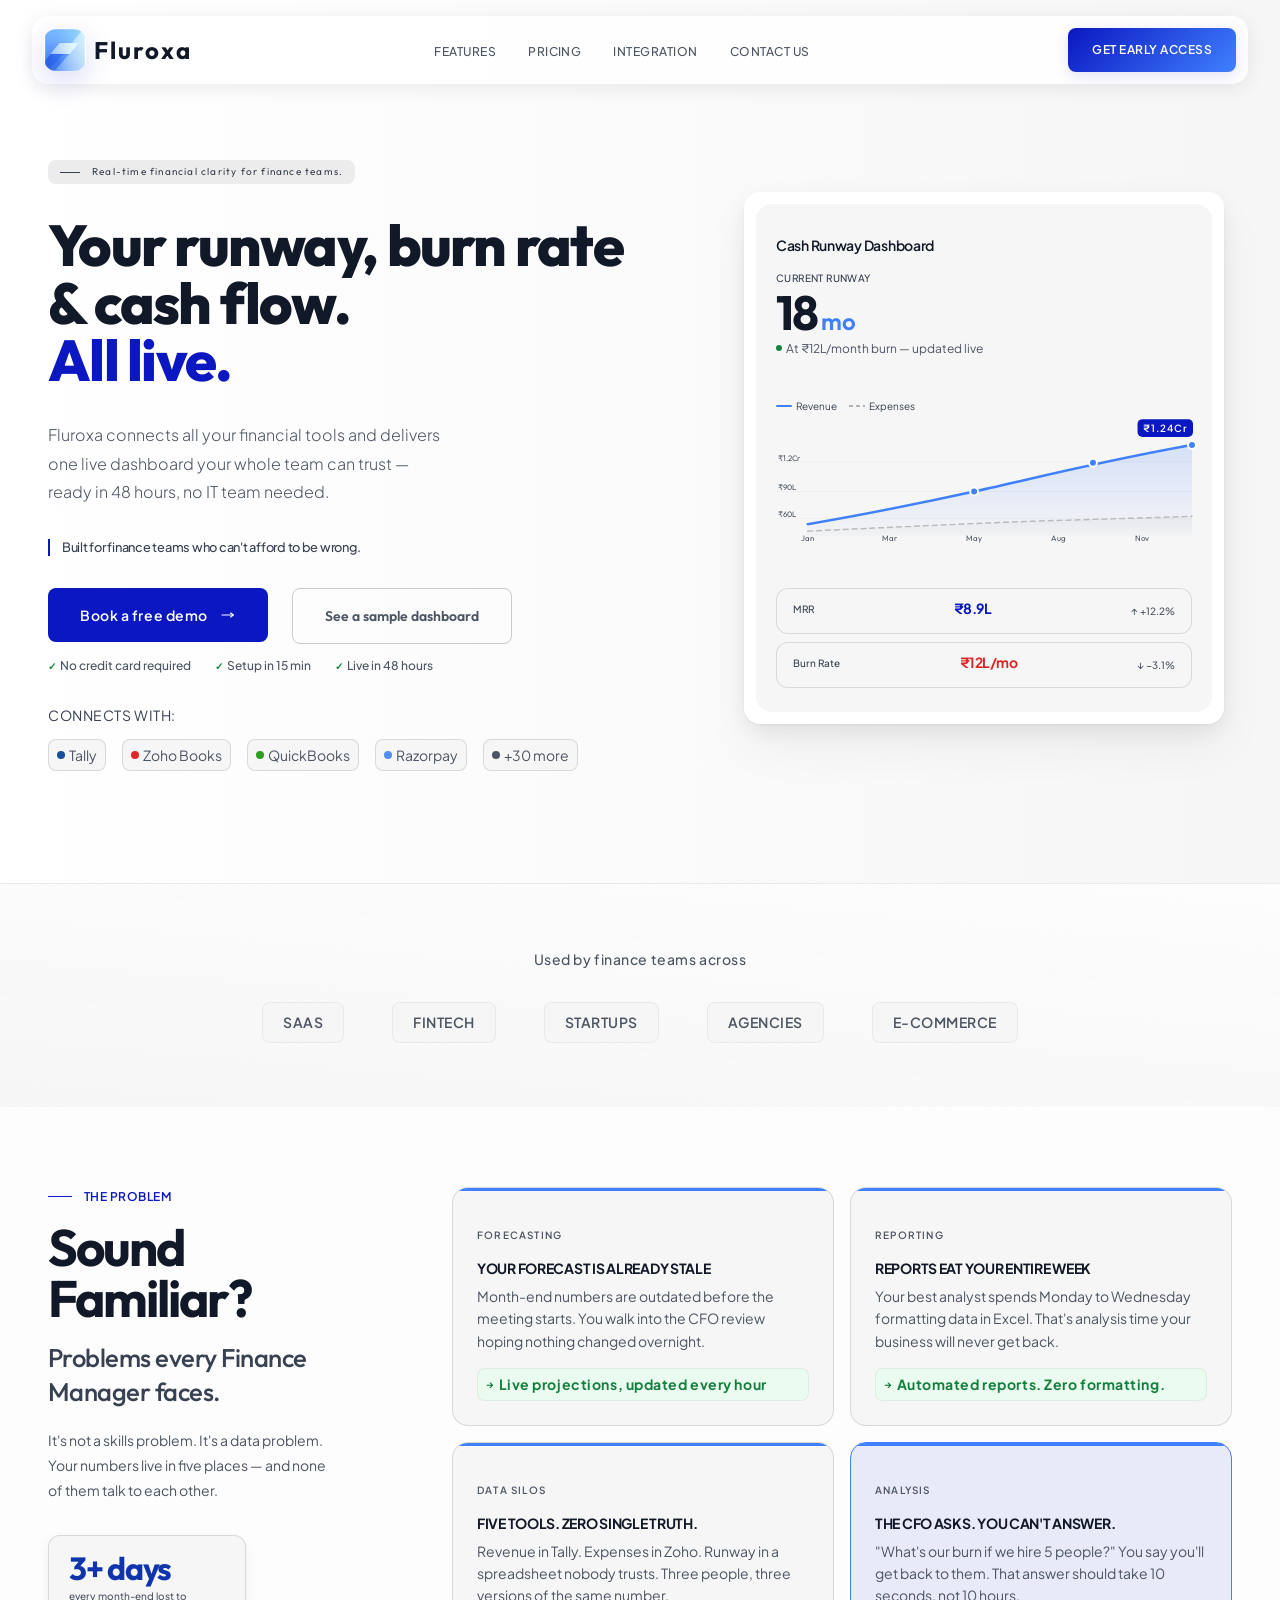
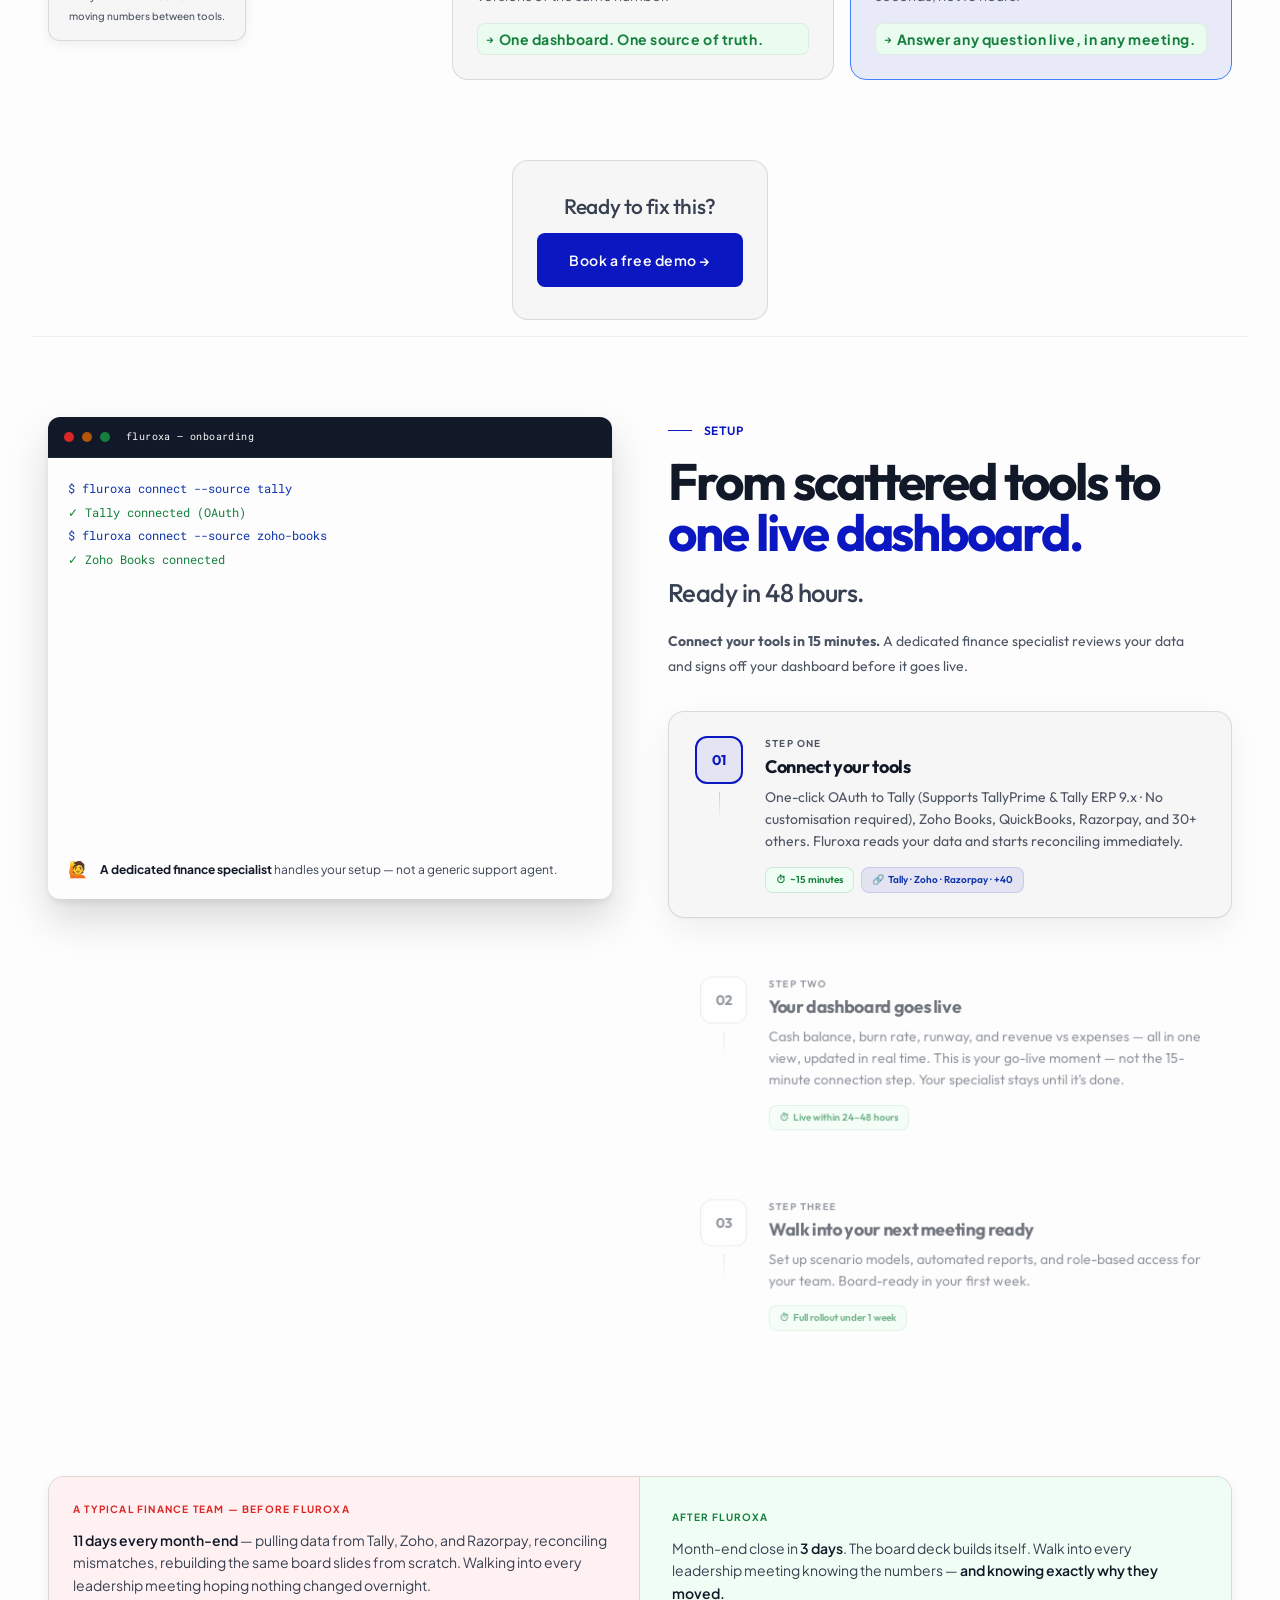
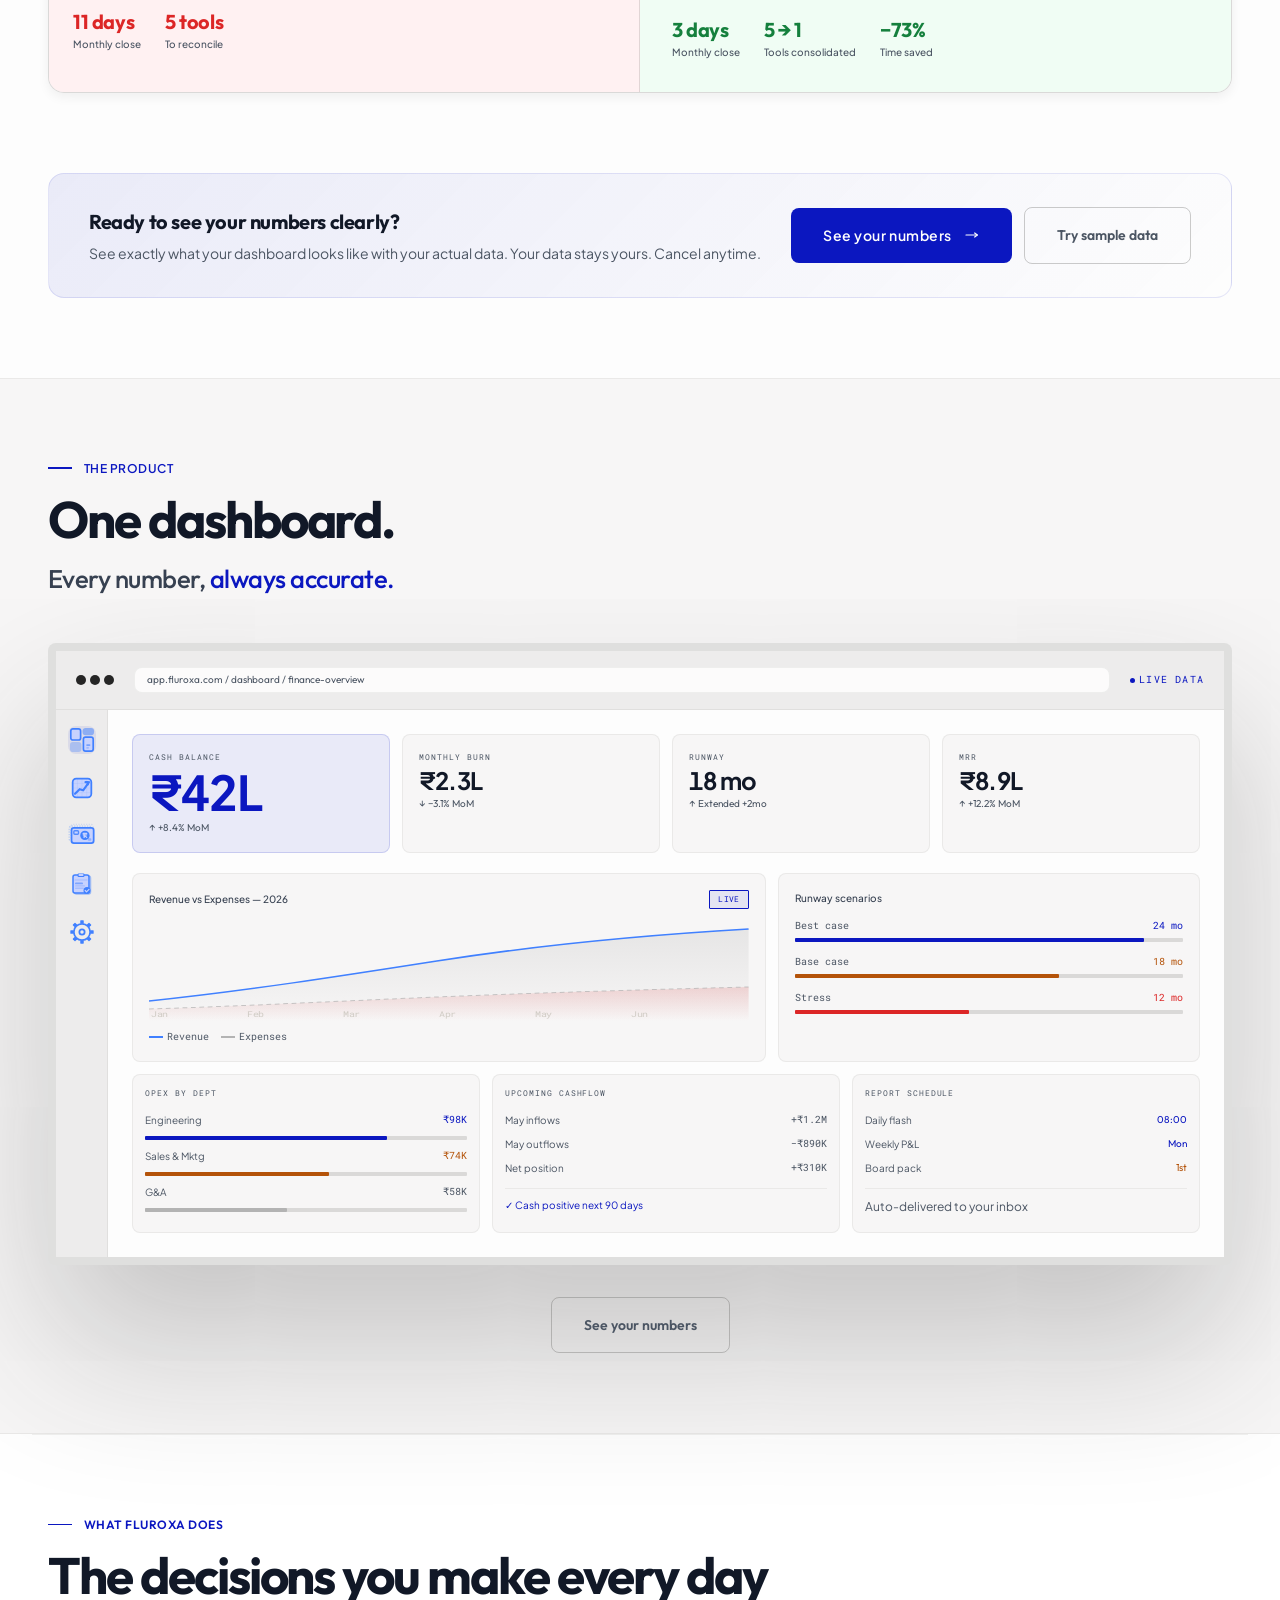
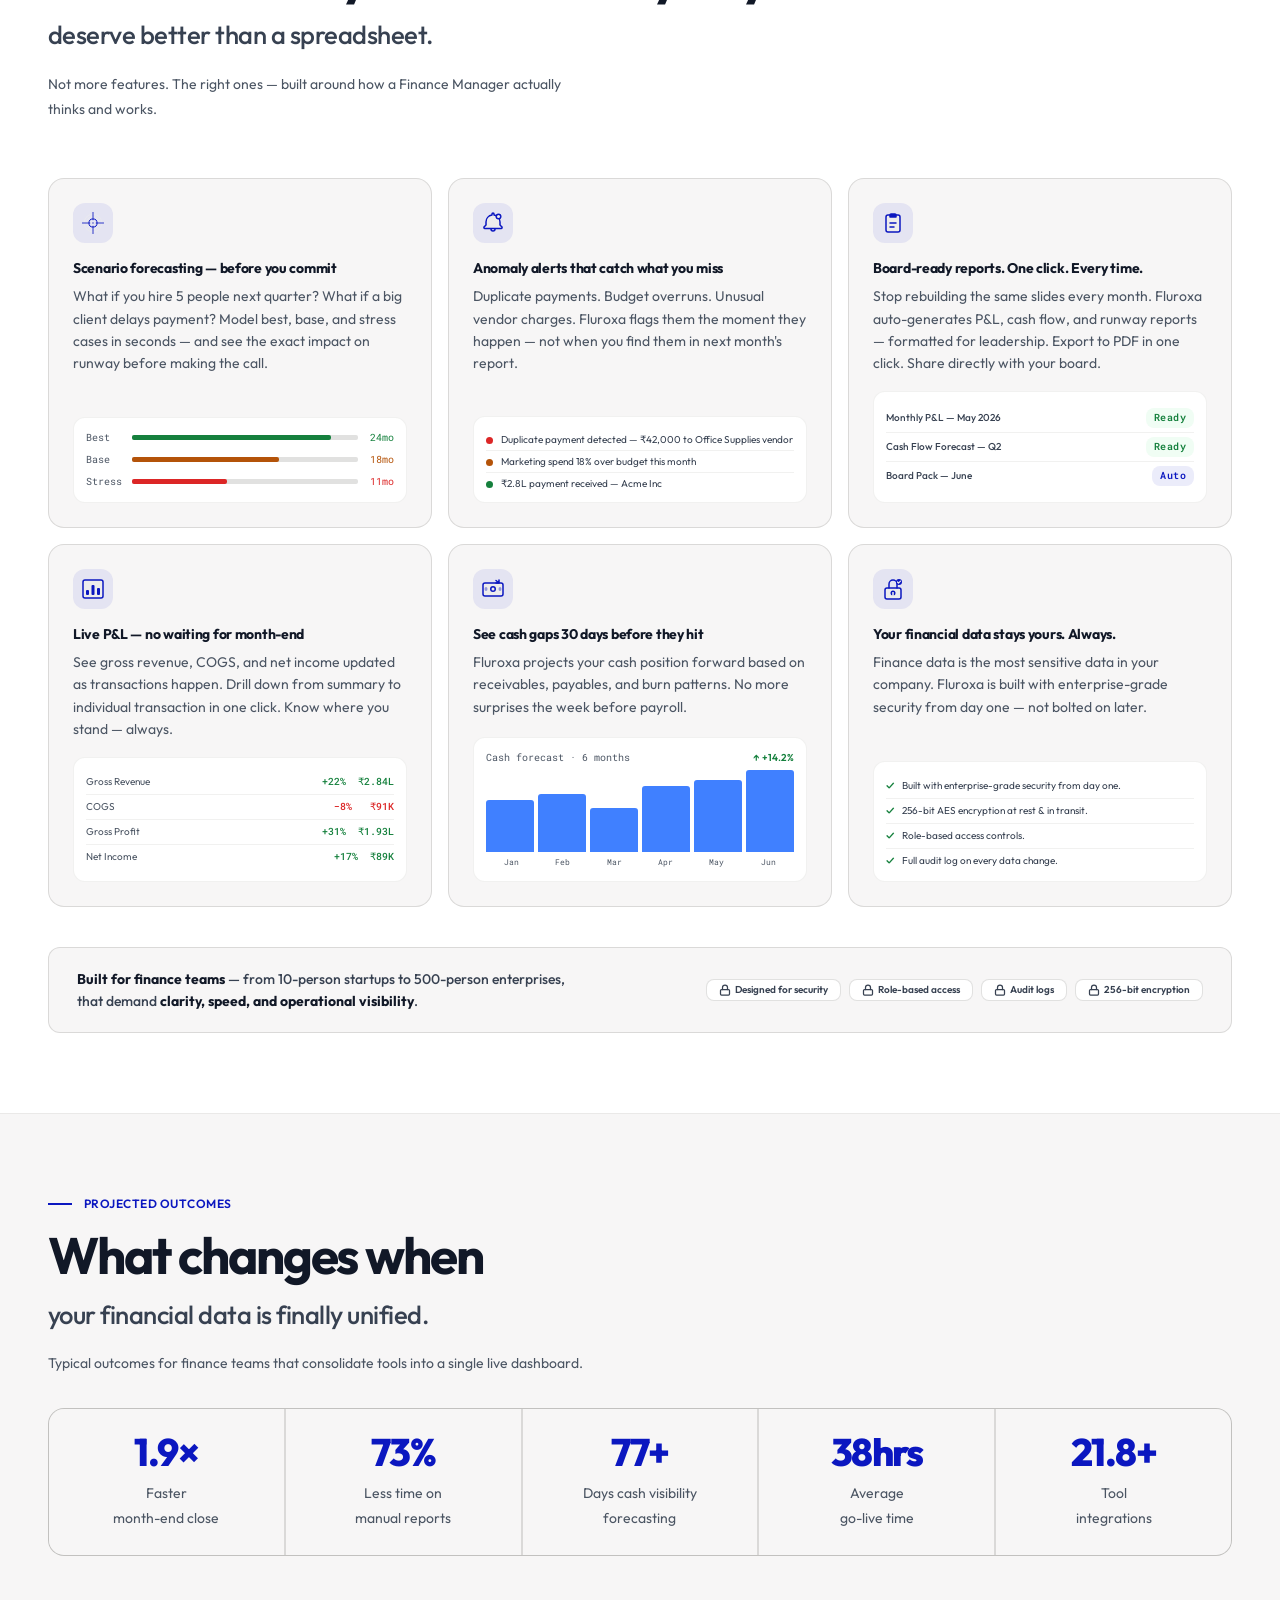
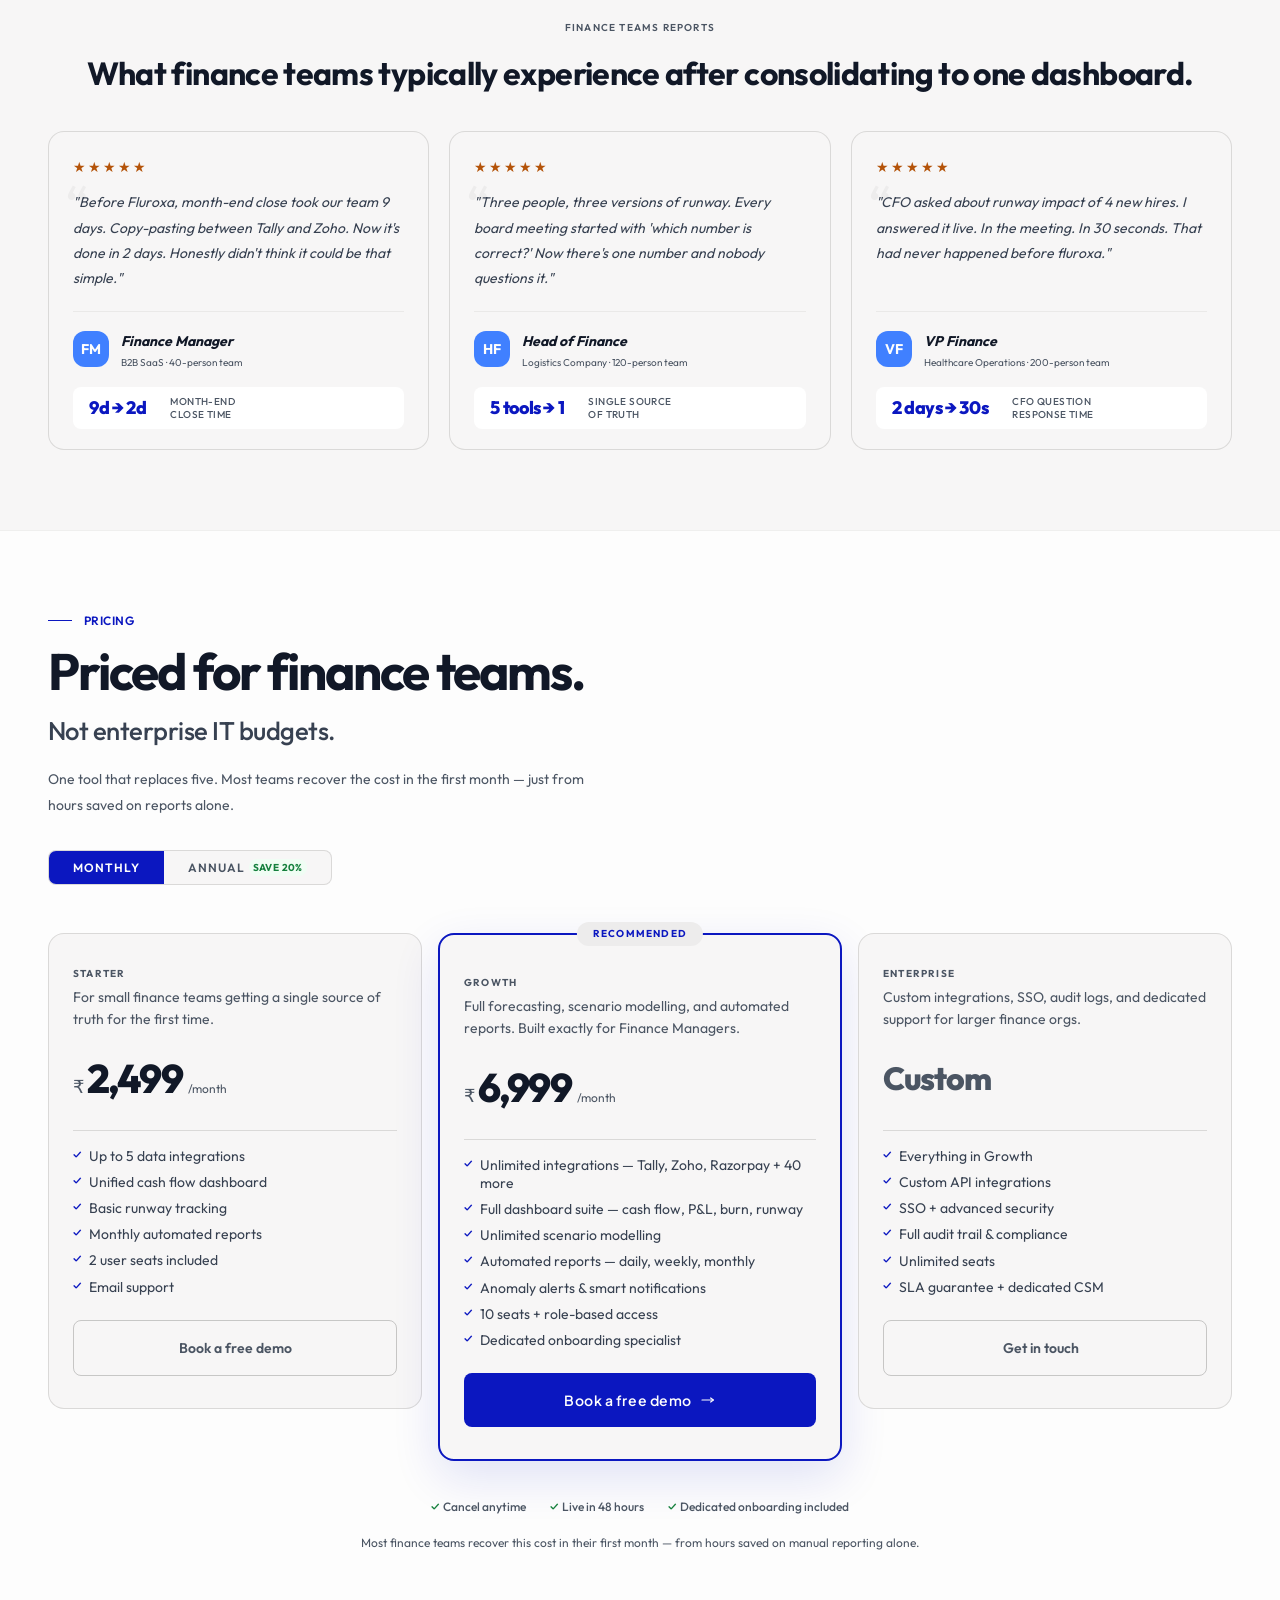
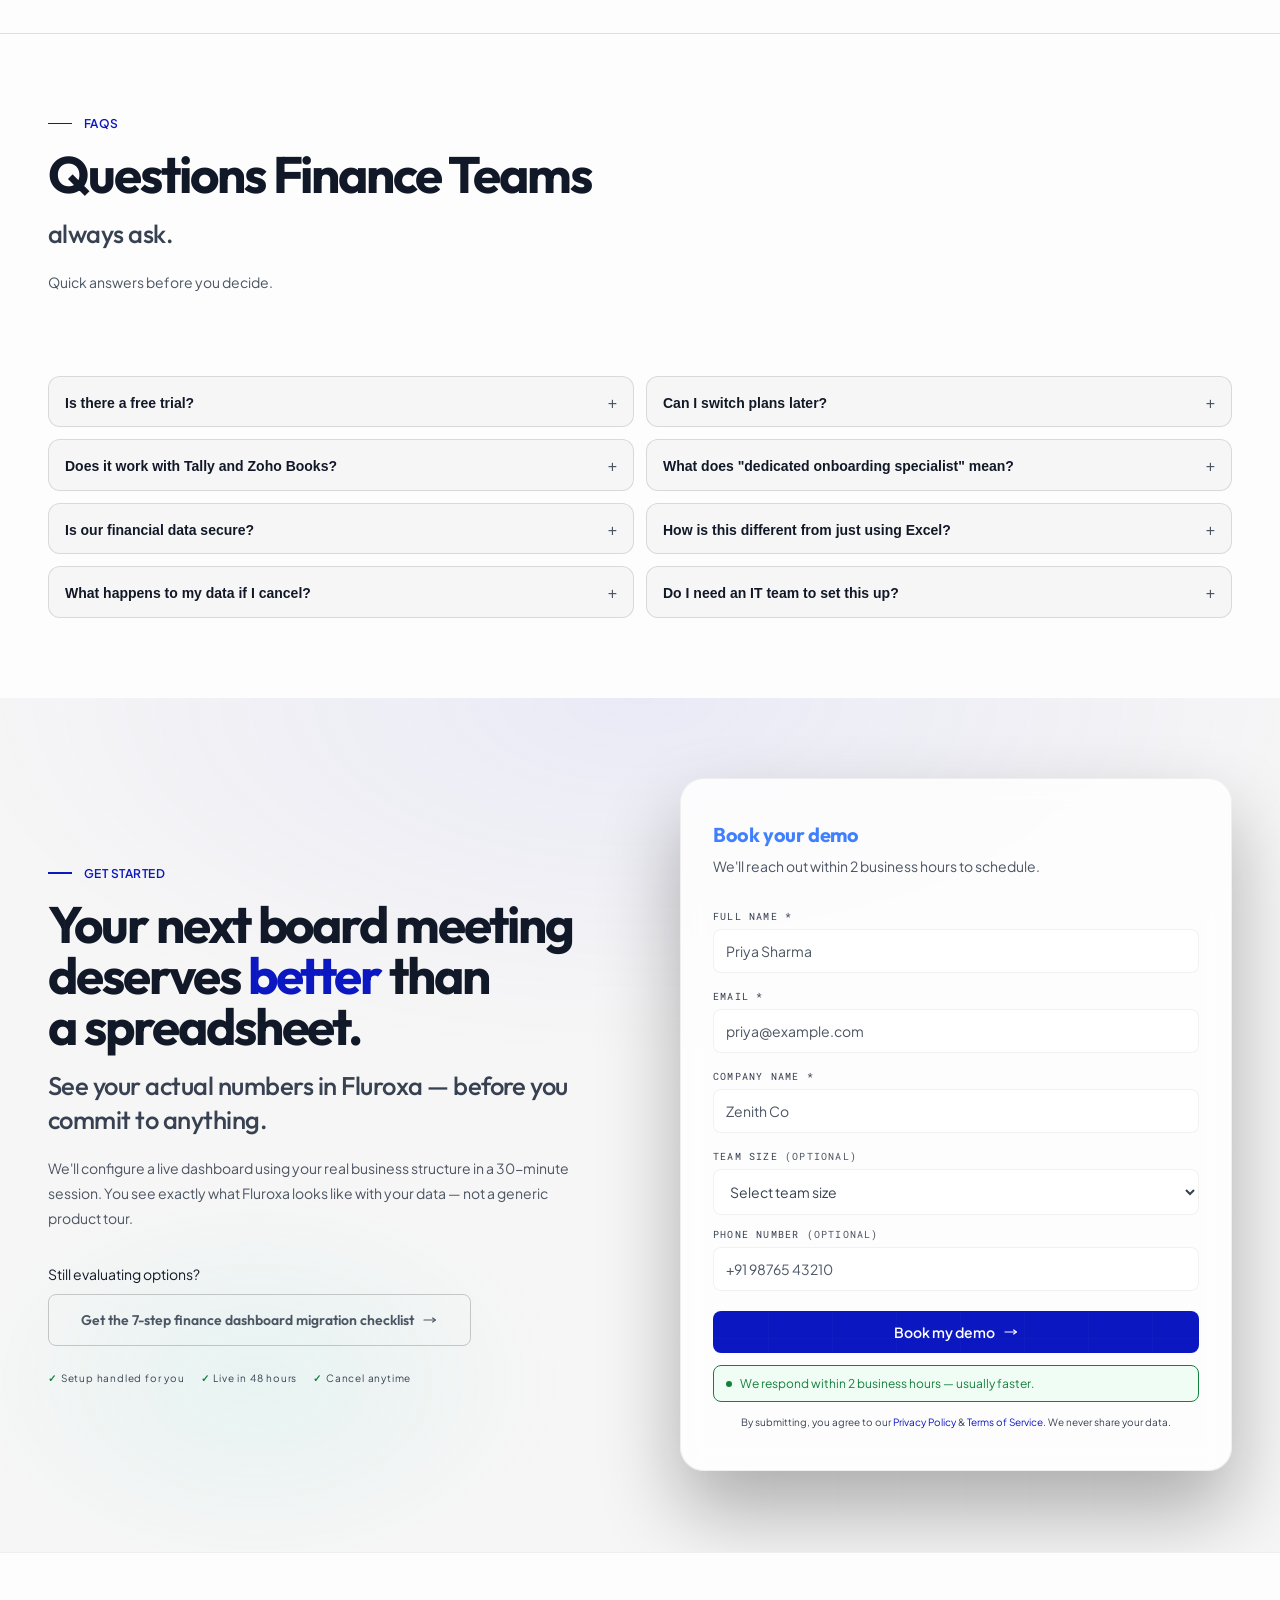
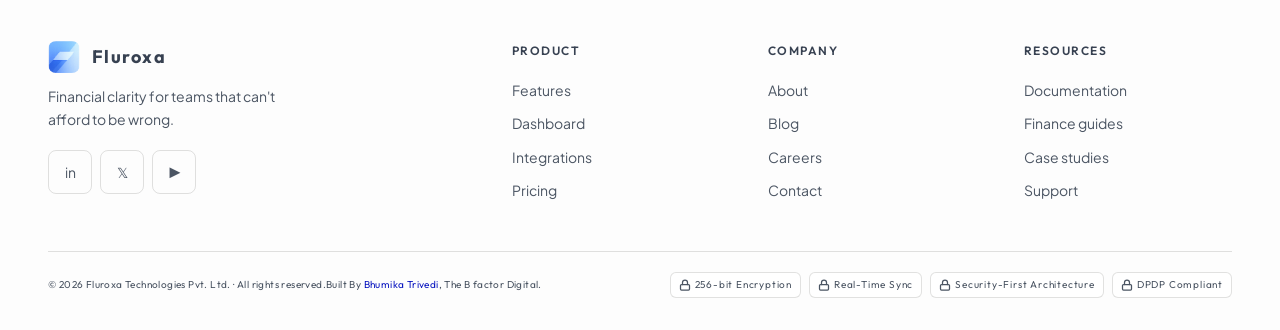
==== index.html @ 34c840ce "Add files via upload" ====
<!doctype html>
<html lang="en">
  <head>
    <meta charset="UTF-8" />
    <meta name="viewport" content="width=device-width, initial-scale=1.0" />
    <meta
      name="description"
      content="Get real-time financial clarity. Fluroxa connects your financial data across tools in 15 minutes for live dashboards, runway analysis, and forecasting."
    />
    <title>
      Fluroxa | Live Finance Dashboard for CFOs in India — Cash Flow & Runway<
    </title>
    <link rel="icon" type="image/x-icon" href="images/favicon.ico" />

    <!-- Open Graph Tags Go Here -->
    <meta
      property="og:title"
      content="Fluroxa | Live Finance Dashboard for CFOs in India — Cash Flow & Runway"
    />
    <meta property="og:type" content="website" />
    <meta
      property="og:url"
      content="https://vkdesigner09.github.io/Fluroxa_Fintech/"
    />
    <meta
      property="og:description"
      content="Stop wasting days wrangling data across Tally, Zoho, and spreadsheets. Connect your tools in 15 minutes and get one live, trusted dashboard for cash runway, burn, and forecasting."
    />

    <!-- FIX: Ensure this is a direct link to your image file -->
    <meta
      property="og:image"
      content="https://raw.githubusercontent.com/vkdesigner09/Fluroxa_Fintech/main/homepage.png"
    />
    <meta property="og:image:width" content="1200" />
    <meta property="og:image:height" content="630" />

    <!-- Optional Twitter Card Fallbacks -->
    <meta name="twitter:card" content="summary_large_image" />
    <meta
      name="twitter:title"
      content="Fluroxa | Live Finance Dashboard for CFOs in India — Cash Flow & Runway"
    />
    <meta
      name="twitter:description"
      content="Stop wasting days wrangling data across Tally, Zoho, and spreadsheets. Connect your tools in 15 minutes and get one live, trusted dashboard."
    />
    <meta
      name="twitter:image"
      content="https://raw.githubusercontent.com/vkdesigner09/Fluroxa_Fintech/main/homepage.png"
    />
    <!-- Preconnect to speed up DNS and connection handshakes -->
    <link rel="preconnect" href="https://fonts.googleapis.com" />
    <link rel="preconnect" href="https://fonts.gstatic.com" crossorigin />
    <link rel="canonical" href="https://fluroxa.netlify.app/" />
    <!-- Asynchronously load the fonts without blocking page rendering -->
    <link
      rel="stylesheet"
      href="https://fonts.googleapis.com/css2?family=Outfit:wght@400;500;600;700;800&family=Plus+Jakarta+Sans:wght@300;400;500;600;700&family=Roboto+Mono:wght@400&display=swap"
      media="print"
      onload="this.media = 'all'"
    />

    <!-- Fallback for users who have JavaScript turned off -->
    <noscript>
      <link
        rel="stylesheet"
        href="https://fonts.googleapis.com/css2?family=Outfit:wght@400;500;600;700;800&family=Plus+Jakarta+Sans:wght@300;400;500;600;700&family=Roboto+Mono:wght@400&display=swap"
      />
    </noscript>

    <link rel="stylesheet" href="style.css" />
    <link
      rel="preload"
      href="images/icons.svg"
      as="image"
      type="image/svg+xml"
    />
    <script src="script.js" defer></script>
  </head>
  <body>
    <a class="skip-link" href="#main-content">Skip to main content</a>
    <!-- Nav bar start here-->
    <header class="nav-wrapper">
      <div class="container">
        <nav aria-label="Primary navigation">
          <div class="nav-inner">
            <a class="nav-logo" href="index.html">
              <img
                class="nav-logo-icon"
                src="images/logo.png"
                alt="Fluroxa logo"
                width="42"
                height="42"
                fetchpriority="high"
              />
              <span>Fluroxa</span>
            </a>
            <button
              class="nav-toggle"
              aria-expanded="false"
              type="button"
              aria-controls="navMenu"
              aria-label="Open mobile menu"
            >
              <span></span>
              <span></span>
              <span></span>
            </button>
            <div class="nav-menu" id="navMenu" aria-hidden="true">
              <ul class="nav-center">
                <li><a href="#features">Features</a></li>
                <li><a href="#pricing">Pricing</a></li>
                <li><a href="#integration">Integration</a></li>
                <li>
                  <a href="mailto:thebfactordigital@gmail.com">Contact Us</a>
                </li>
              </ul>
              <a href="#lead-form" class="nav-cta"
                ><span>Get Early Access</span></a
              >
            </div>
          </div>
        </nav>
      </div>
    </header>
    <!-- Nav bar ends here-->

    <main id="main-content">
      <!-- Hero start here-->
      <section class="herosec" id="hero" aria-labelledby="hero-heading">
        <div class="container">
          <div class="hero">
            <div class="hero-left">
              <p class="hero-counter" aria-hidden="true">
                <span>Real-time financial clarity for finance teams.</span>
              </p>

              <h1 class="hero-h1" id="hero-heading">
                Your runway, burn rate & cash flow. <br /><span class="cl-blue"
                  >All live.</span
                >
              </h1>

              <p class="hero-sub">
                Fluroxa connects all your financial tools and delivers one live
                dashboard your whole team can trust — ready in 48 hours, no IT
                team needed.
              </p>

              <!-- Trust line-->
              <p class="hero-trust-line">
                Built for finance teams who can't afford to be wrong.
              </p>

              <!-- CTA -->

              <div class="hero-cta-row">
                <div class="btn1">
                  <a href="#lead-form" class="btn-primary">
                    <span>Book a free demo </span>
                    <svg
                      class="icon icon-sm btn-arrow"
                      aria-hidden="true"
                      focusable="false"
                    >
                      <use href="images/icons.svg#icon-arrow"></use>
                    </svg>
                  </a>
                </div>
                <div class="btn2">
                  <a href="#dashboard" class="btn-ghost">
                    <span>See a sample dashboard</span>
                  </a>
                </div>
              </div>
              <!-- Trust Bar-->
              <ul class="trust-bar" role="list" aria-label="Key benefits">
                <li class="pr-trust-item">No credit card required</li>
                <li class="pr-trust-item">Setup in 15 min</li>
                <li class="pr-trust-item">Live in 48 hours</li>
              </ul>

              <!-- software list -->
              <div class="hero-integrations">
                <span class="integrations-label" id="integrations-label"
                  >Connects with:</span
                >

                <ul
                  class="integrations-list"
                  role="list"
                  aria-labelledby="integrations-label"
                >
                  <li class="integration-item">
                    <span class="integration-icon" aria-hidden="true">
                      <span class="integration-dot"></span>
                    </span>
                    <span class="integration-name">Tally</span>
                  </li>
                  <li class="integration-item">
                    <span class="integration-icon" aria-hidden="true">
                      <span class="integration-dot"></span>
                    </span>
                    <span class="integration-name">Zoho Books</span>
                  </li>
                  <li class="integration-item">
                    <span class="integration-icon" aria-hidden="true">
                      <span class="integration-dot"></span>
                    </span>
                    <span class="integration-name">QuickBooks</span>
                  </li>
                  <li class="integration-item">
                    <span class="integration-icon" aria-hidden="true">
                      <span class="integration-dot"></span>
                    </span>
                    <span class="integration-name">Razorpay</span>
                  </li>
                  <li class="integration-item">
                    <span class="integration-icon" aria-hidden="true">
                      <span class="integration-dot"></span>
                    </span>
                    <span class="integration-name">+30 more</span>
                  </li>
                </ul>
              </div>
            </div>

            <!-- Right Visuals Block-->
            <div class="hero-right">
              <div class="fr-root">
                <div class="fr-card">
                  <!-- Header -->
                  <div class="fr-card-inner">
                    <div class="fr-header">
                      <div class="fr-top-left">
                        <span class="fr-header-title"
                          >Cash Runway Dashboard</span
                        >

                        <!-- Runway hero stat -->
                        <div class="fr-runway">
                          <div class="fr-runway-label">Current Runway</div>
                          <div class="fr-runway-val">
                            <span class="fr-runway-num" id="runwayNum">18</span>
                            <span class="fr-runway-unit">mo</span>
                          </div>
                          <div class="fr-runway-sub">
                            <span class="fr-live-dot"></span>
                            At ₹12L/month burn — updated live
                          </div>
                        </div>
                      </div>
                    </div>

                    <!-- Chart -->
                    <div class="fr-chart-wrap">
                      <div class="fr-chart-legend">
                        <div class="fr-legend-item">
                          <div class="fr-legend-line bg-blue-c-data"></div>
                          Revenue
                        </div>
                        <div class="fr-legend-item">
                          <div class="fr-legend-dashed"></div>
                          Expenses
                        </div>
                      </div>

                      <!-- EXISTING SVG — shown above 492px -->
                      <svg
                        class="fr-chart-svg fr-chart-desktop"
                        viewBox="0 0 420 105"
                        width="420"
                        height="105"
                        preserveAspectRatio="xMidYMid meet"
                        aria-hidden="true"
                        focusable="false"
                      >
                        <defs>
                          <linearGradient
                            id="revAreaLight"
                            x1="0"
                            y1="0"
                            x2="0"
                            y2="1"
                          >
                            <stop
                              offset="0%"
                              stop-color="var(--chart-primary)"
                              stop-opacity="0.18"
                            />
                            <stop
                              offset="100%"
                              stop-color="var(--chart-primary)"
                              stop-opacity="0.02"
                            />
                          </linearGradient>
                          <linearGradient
                            id="expAreaLight"
                            x1="0"
                            y1="0"
                            x2="0"
                            y2="1"
                          >
                            <stop
                              offset="0%"
                              stop-color="var(--chart-secondary)"
                              stop-opacity="0.12"
                            />
                            <stop
                              offset="100%"
                              stop-color="var(--chart-secondary)"
                              stop-opacity="0.01"
                            />
                          </linearGradient>
                        </defs>

                        <!-- Subtle grid -->
                        <line
                          x1="0"
                          y1="25"
                          x2="420"
                          y2="25"
                          stroke="#efefef"
                          stroke-width="1"
                        />
                        <line
                          x1="0"
                          y1="55"
                          x2="420"
                          y2="55"
                          stroke="#efefef"
                          stroke-width="1"
                        />
                        <line
                          x1="0"
                          y1="82"
                          x2="420"
                          y2="82"
                          stroke="#efefef"
                          stroke-width="1"
                        />

                        <!-- Y labels -->
                        <text
                          x="2"
                          y="24"
                          fill="var(--text-muted)"
                          font-size="8"
                          font-family="var(--font-display)"
                        >
                          ₹1.2Cr
                        </text>
                        <text
                          x="2"
                          y="54"
                          fill="var(--text-muted)"
                          font-size="8"
                          font-family="var(--font-display)"
                        >
                          ₹90L
                        </text>
                        <text
                          x="2"
                          y="81"
                          fill="var(--text-muted)"
                          font-size="8"
                          font-family="var(--font-display)"
                        >
                          ₹60L
                        </text>

                        <!-- Revenue area -->
                        <path
                          d="M32,88 C80,80 140,68 200,55 C260,42 320,26 420,8 L420,100 L32,100 Z"
                          fill="url(#revAreaLight)"
                        />

                        <!-- Revenue line -->
                        <path
                          id="revPath"
                          d="M32,88 C80,80 140,68 200,55 C260,42 320,26 420,8"
                          fill="none"
                          stroke="var(--chart-primary)"
                          stroke-width="2.5"
                          stroke-linecap="round"
                          stroke-dasharray="500"
                          stroke-dashoffset="500"
                        />

                        <!-- Expense area -->
                        <path
                          d="M32,95 C100,92 180,88 260,85 C320,83 370,82 420,80 L420,100 L32,100 Z"
                          fill="url(#expAreaLight)"
                        />

                        <!-- Expense dashed line -->
                        <path
                          id="expPath"
                          d="M32,95 C100,92 180,88 260,85 C320,83 370,82 420,80"
                          fill="none"
                          stroke="var(--chart-secondary)"
                          stroke-width="1.5"
                          stroke-dasharray="5 4"
                          stroke-linecap="round"
                          stroke-dashoffset="300"
                          opacity="0.85"
                        />

                        <!-- Revenue data dots -->
                        <circle
                          id="dot1"
                          cx="200"
                          cy="55"
                          r="0"
                          fill="var(--chart-primary)"
                          stroke="#fff"
                          stroke-width="2"
                        />
                        <circle
                          id="dot2"
                          cx="320"
                          cy="26"
                          r="0"
                          fill="var(--chart-primary)"
                          stroke="#fff"
                          stroke-width="2"
                        />
                        <circle
                          id="dot3"
                          cx="420"
                          cy="8"
                          r="0"
                          fill="var(--chart-primary)"
                          stroke="#fff"
                          stroke-width="2"
                        />

                        <!-- Tooltip on latest dot -->
                        <g id="tooltip" opacity="0">
                          <rect
                            x="365"
                            y="-18"
                            width="56"
                            height="18"
                            rx="5"
                            fill="#0b17c0"
                          />
                          <text
                            x="393"
                            y="-5"
                            fill="#fff"
                            font-size="10"
                            font-family="var(--f-serif)"
                            font-weight="600"
                            text-anchor="middle"
                            letter-spacing="1px"
                            class="amount"
                          >
                            ₹1.24Cr
                          </text>
                        </g>
                        <!-- X-axis months -->
                        <text
                          x="32"
                          y="105"
                          fill="var(--text-muted)"
                          font-size="8"
                          font-family="var(--font-display)"
                          text-anchor="middle"
                        >
                          Jan
                        </text>
                        <text
                          x="115"
                          y="105"
                          fill="var(--text-muted)"
                          font-size="8"
                          font-family="var(--font-display)"
                          text-anchor="middle"
                        >
                          Mar
                        </text>
                        <text
                          x="200"
                          y="105"
                          fill="var(--text-muted)"
                          font-size="8"
                          font-family="var(--font-display)"
                          text-anchor="middle"
                        >
                          May
                        </text>
                        <text
                          x="285"
                          y="105"
                          fill="var(--text-muted)"
                          font-size="8"
                          font-family="var(--font-display)"
                          text-anchor="middle"
                        >
                          Aug
                        </text>
                        <text
                          x="370"
                          y="105"
                          fill="var(--text-muted)"
                          font-size="8"
                          font-family="var(--font-display)"
                          text-anchor="middle"
                        >
                          Nov
                        </text>
                      </svg>

                      <p class="sr-only">
                        Revenue is steadily increasing over 18 months while
                        expenses remain stable, showing a positive growth trend.
                      </p>
                    </div>

                    <!-- Mobile Stats -->
                    <div class="fr-mobile-stats">
                      <div class="fms-trend">
                        <div class="fms-trend-left">
                          <div class="fms-label">Revenue trend</div>
                          <div class="fms-value fms-value-success">
                            ↑ ₹1.24Cr
                          </div>
                        </div>
                        <div class="fms-trend-right">
                          <div class="fms-label fms-label-right">
                            vs last month
                          </div>
                          <div
                            class="fms-value fms-value-success fms-value-right"
                          >
                            +14.2%
                          </div>
                        </div>
                      </div>

                      <div class="fms-bars">
                        <div class="fms-bar-row">
                          <div class="fms-bar-meta">
                            <span class="fms-bar-label">Expenses</span>
                            <span class="fms-bar-amount fms-bar-amount-muted"
                              >₹12L / mo</span
                            >
                          </div>
                          <div class="fms-track">
                            <div class="fms-fill fms-fill-expenses"></div>
                          </div>
                        </div>
                        <div class="fms-bar-row">
                          <div class="fms-bar-meta">
                            <span class="fms-bar-label">Revenue</span>
                            <span class="fms-bar-amount fms-bar-amount-blue"
                              >₹1.24Cr / mo</span
                            >
                          </div>
                          <div class="fms-track">
                            <div class="fms-fill fms-fill-revenue"></div>
                          </div>
                        </div>
                      </div>
                    </div>

                    <!-- Stats row -->
                    <div class="fr-stats">
                      <article class="fr-stat">
                        <div class="fr-stat-label">MRR</div>
                        <div class="fr-stat-val cl-blue">₹8.9L</div>
                        <div class="fr-stat-sub cl-gray">↑ +12.2%</div>
                      </article>
                      <article class="fr-stat">
                        <div class="fr-stat-label">Burn Rate</div>
                        <div class="fr-stat-val cl-red-data">₹12L/mo</div>
                        <div class="fr-stat-sub cl-gray">↓ −3.1%</div>
                      </article>
                    </div>
                  </div>
                </div>
                <!-- /.fr-card -->
              </div>
            </div>
          </div>
        </div>
      </section>
      <!-- Hero ends here-->
      <!-- Logo Strip Stars here-->
      <section
        class="logo-reveal reveal rd3"
        aria-labelledby="Industries we serve"
      >
        <div class="container">
          <div class="logo-strip">
            <p class="ls-label">Used by finance teams across</p>
            <ul class="ls-logos">
              <li class="ls-logo">SaaS</li>
              <li class="ls-logo">Fintech</li>
              <li class="ls-logo">Startups</li>
              <li class="ls-logo">Agencies</li>
              <li class="ls-logo">E-commerce</li>
            </ul>
          </div>
        </div>
      </section>
      <!-- Logo Strip Ends here-->

      <!-- Pain cards starts here-->
      <section
        class="pain-cards reveal rd4"
        id="problem"
        aria-labelledby="problem-heading"
      >
        <div class="container">
          <!-- Main layout -->
          <div class="ps-layout">
            <!-- LEFT: sticky headline -->

            <div class="ps-left reveal">
              <header class="ps-header">
                <!-- Eyebrow -->

                <p class="sec-eyebrow reveal" aria-hidden="true">The Problem</p>
                <h2 class="sec-headline rd1" id="problem-heading">
                  Sound Familiar?
                  <span class="sec-subline"
                    >Problems every Finance Manager faces.</span
                  >
                </h2>
              </header>
              <p class="sec-sub rd2">
                It's not a skills problem. It's a data problem. Your numbers
                live in five places — and none of them talk to each other.
              </p>
              <div class="ps-stat rd3">
                <span class="ps-stat-num">3+ days</span>
                <p class="ps-stat-label">every month-end lost to</p>
                <p class="ps-stat-label">moving numbers between tools.</p>
              </div>
            </div>

            <!-- RIGHT: 2×2 pain grid -->
            <div class="ps-grid reveal rd2">
              <!-- Card 1 -->
              <div class="pain-card rd1">
                <p class="pc-tag">Forecasting</p>

                <h3 class="pc-h">Your forecast is already stale</h3>
                <p class="pc-b">
                  Month-end numbers are outdated before the meeting starts. You
                  walk into the CFO review hoping nothing changed overnight.
                </p>
                <p class="pc-res">Live projections, updated every hour</p>
              </div>

              <!-- Card 2 -->
              <div class="pain-card rd2">
                <p class="pc-tag">Reporting</p>

                <h3 class="pc-h">Reports eat your entire week</h3>
                <p class="pc-b">
                  Your best analyst spends Monday to Wednesday formatting data
                  in Excel. That's analysis time your business will never get
                  back.
                </p>
                <p class="pc-res">Automated reports. Zero formatting.</p>
              </div>

              <!-- Card 3 -->
              <div class="pain-card rd3">
                <p class="pc-tag">Data Silos</p>

                <h3 class="pc-h">Five tools. Zero single truth.</h3>
                <p class="pc-b">
                  Revenue in Tally. Expenses in Zoho. Runway in a spreadsheet
                  nobody trusts. Three people, three versions of the same
                  number.
                </p>
                <p class="pc-res">One dashboard. One source of truth.</p>
              </div>

              <!-- Card 4 -->
              <div class="pain-card rd4">
                <p class="pc-tag">Analysis</p>

                <h3 class="pc-h">The CFO asks. You can't answer.</h3>
                <p class="pc-b">
                  "What's our burn if we hire 5 people?" You say you'll get back
                  to them. That answer should take 10 seconds, not 10 hours.
                </p>
                <p class="pc-res">Answer any question live, in any meeting.</p>
              </div>
            </div>
          </div>
        </div>
      </section>
      <!-- Pain cards ends here-->

      <section class="bk-cta">
        <div class="container">
          <!-- After pain cards section, before How It Works -->
          <div class="intent-capture">
            <p>Ready to fix this?</p>
            <a href="#lead-form" class="btn-primary">Book a free demo →</a>
          </div>
        </div>
      </section>

      <!-- How it works starts here-->
      <section
        class="howwrk-section reveal rd5"
        id="integration"
        aria-labelledby="integration-heading"
      >
        <div class="container">
          <div class="hiw">
            <!-- Header -->

            <!-- Main layout -->
            <div class="hiw-layout">
              <!-- LEFT: Terminal -->
              <div class="hiw-left">
                <aside class="terminal">
                  <div class="term-bar">
                    <div class="term-dot bg-red-data"></div>
                    <div class="term-dot bg-amber"></div>
                    <div class="term-dot bg-green"></div>
                    <span class="term-title">fluroxa — onboarding</span>
                  </div>
                  <!-- Accessible summary -->
                  <p class="sr-only">
                    Fluroxa automatically connects with accounting tools like
                    Tally ,Zoho Books, and +30 more, syncs transaction data,
                    reconciles records, and generates live dashboards within 48
                    hours.
                  </p>
                  <div class="term-body" id="termBody" aria-hidden="true">
                    <!-- Lines injected by JS -->
                  </div>

                  <div class="term-progress-wrap">
                    <div class="term-progress-fill" id="termProgress"></div>
                  </div>

                  <div class="term-footer">
                    <span class="ft-18" aria-hidden="true">🙋</span>
                    <div class="term-footer-text">
                      <strong>A dedicated finance specialist</strong> handles
                      your setup — not a generic support agent.
                    </div>
                  </div>
                </aside>
              </div>
              <!-- RIGHT: 3 Steps -->
              <div class="hiw-right">
                <div class="steps" id="steps">
                  <header class="hiw-header">
                    <!-- Eyebrow -->

                    <p class="sec-eyebrow reveal" aria-hidden="true">Setup</p>
                    <h2
                      class="sec-headline reveal rd1"
                      id="integration-heading"
                    >
                      From scattered tools to
                      <span class="cl-blue">one live dashboard.</span>
                      <span class="sec-subline">Ready in 48 hours.</span>
                    </h2>
                  </header>

                  <p class="sec-sub no-w-md reveal rd2">
                    <strong>Connect your tools in 15 minutes.</strong> A
                    dedicated finance specialist reviews your data and signs off
                    your dashboard before it goes live.
                  </p>

                  <div class="step" id="step1">
                    <div class="step-num-col">
                      <span class="step-num" aria-hidden="true">01</span>
                      <div class="step-connector"></div>
                    </div>
                    <div class="step-content">
                      <p class="step-eyebrow">Step one</p>
                      <h3 class="step-title">Connect your tools</h3>
                      <p class="step-body">
                        One-click OAuth to Tally (Supports TallyPrime & Tally
                        ERP 9.x · No customisation required), Zoho Books,
                        QuickBooks, Razorpay, and 30+ others. Fluroxa reads your
                        data and starts reconciling immediately.
                      </p>
                      <span class="step-pill">~15 minutes</span>
                      <span class="step-pill tool"
                        >Tally · Zoho · Razorpay · +40</span
                      >
                    </div>
                  </div>

                  <div class="step" id="step2">
                    <div class="step-num-col">
                      <span class="step-num" aria-hidden="true">02</span>
                      <div class="step-connector"></div>
                    </div>
                    <div class="step-content">
                      <p class="step-eyebrow">Step two</p>
                      <h3 class="step-title">Your dashboard goes live</h3>
                      <p class="step-body">
                        Cash balance, burn rate, runway, and revenue vs expenses
                        — all in one view, updated in real time. This is your
                        go-live moment — not the 15-minute connection step. Your
                        specialist stays until it's done.
                      </p>
                      <span class="step-pill">Live within 24–48 hours</span>
                    </div>
                  </div>

                  <div class="step" id="step3">
                    <div class="step-num-col">
                      <span class="step-num" aria-hidden="true">03</span>
                      <div class="step-connector"></div>
                    </div>
                    <div class="step-content">
                      <p class="step-eyebrow">Step three</p>
                      <h3 class="step-title">
                        Walk into your next meeting ready
                      </h3>
                      <p class="step-body">
                        Set up scenario models, automated reports, and
                        role-based access for your team. Board-ready in your
                        first week.
                      </p>
                      <span class="step-pill">Full rollout under 1 week</span>
                    </div>
                  </div>
                </div>
              </div>
            </div>
          </div>
        </div>
      </section>
      <!-- How it works ends here-->

      <!-- Story bar start here-->
      <section
        class="story-section reveal rd5"
        id="story"
        aria-labelledby="story-heading"
      >
        <h2 id="story-heading" class="sr-only">Before and after Fluroxa</h2>
        <div class="container">
          <div class="wrapperdash-md">
            <div class="story-bar reveal rd1">
              <div class="story-before">
                <p class="story-tag before-tag">
                  A typical finance team — before Fluroxa
                </p>
                <p class="story-text">
                  <strong>11 days every month-end</strong> — pulling data from
                  Tally, Zoho, and Razorpay, reconciling mismatches, rebuilding
                  the same board slides from scratch. Walking into every
                  leadership meeting hoping nothing changed overnight.
                </p>
                <div class="story-metrics">
                  <div class="sm-item">
                    <p class="sm-val">11 days</p>
                    <p class="sm-label">Monthly close</p>
                  </div>
                  <div class="sm-item">
                    <p class="sm-val">5 tools</p>
                    <p class="sm-label">To reconcile</p>
                  </div>
                </div>
              </div>

              <div class="story-after">
                <div class="story-tag after-tag">After Fluroxa</div>
                <p class="story-text">
                  Month-end close in <strong>3 days</strong>. The board deck
                  builds itself. Walk into every leadership meeting knowing the
                  numbers —
                  <strong>and knowing exactly why they moved.</strong>
                </p>
                <div class="story-metrics">
                  <div class="sm-item">
                    <p class="sm-val">3 days</p>
                    <p class="sm-label">Monthly close</p>
                  </div>
                  <div class="sm-item">
                    <p class="sm-val">5 → 1</p>
                    <p class="sm-label">Tools consolidated</p>
                  </div>
                  <div class="sm-item">
                    <p class="sm-val">−73%</p>
                    <p class="sm-label">Time saved</p>
                  </div>
                </div>
              </div>
            </div>
            <!-- Bottom CTA strip -->
            <div class="hiw-cta reveal">
              <div class="hiw-cta-left">
                <h4 class="hiw-cta-title">
                  Ready to see your numbers clearly?
                </h4>
                <div class="hiw-cta-sub">
                  See exactly what your dashboard looks like with your actual
                  data. Your data stays yours. Cancel anytime.
                </div>
              </div>
              <div class="hiw-cta-right">
                <div class="btn-group">
                  <a href="#lead-form" class="btn-primary">
                    <span>See your numbers</span>
                    <svg class="icon icon-sm btn-arrow" focusable="false">
                      <use href="images/icons.svg#icon-arrow"></use>
                    </svg>
                  </a>

                  <a href="#dashboard" class="btn-ghost">
                    <span>Try sample data</span>
                  </a>
                </div>
              </div>
            </div>
          </div>
        </div>
      </section>
      <!-- Story bar ends here-->

      <!-- Dashboard starts here-->
      <section
        class="db-section reveal rd6"
        id="dashboard"
        aria-labelledby="dashboard-heading"
      >
        <div class="container">
          <div class="wrapperdash">
            <header class="db-header reveal">
              <!-- Eyebrow -->

              <p class="sec-eyebrow reveal" aria-hidden="true">The product</p>
              <h2 class="sec-headline" id="dashboard-heading">
                One dashboard.<span class="sec-subline"
                  >Every number,
                  <span class="cl-blue">always accurate.</span></span
                >
              </h2>
            </header>

            <div class="db-shell reveal">
              <div class="db-titlebar">
                <div class="dots-line">
                  <div class="db-dot bg-dark"></div>
                  <div class="db-dot bg-dark"></div>
                  <div class="db-dot bg-dark"></div>
                </div>
                <div class="db-url">
                  app.fluroxa.com / dashboard / finance-overview
                </div>
                <div class="db-live">LIVE DATA</div>
              </div>
              <div class="dash-block">
                <div class="db-sidebar">
                  <div class="sb-icon active" aria-hidden="true">
                    <img
                      src="images/dashboard-home.svg"
                      alt=""
                      class="icon-lg-1"
                      loading="lazy"
                    />
                  </div>
                  <div class="sb-icon" aria-hidden="true">
                    <img
                      src="images/chart-growth.svg"
                      alt=""
                      class="icon-lg-1"
                      loading="lazy"
                    />
                  </div>
                  <div class="sb-icon" aria-hidden="true">
                    <img
                      src="images/payment-card.svg"
                      alt=""
                      class="icon-lg-2"
                      loading="lazy"
                    />
                  </div>
                  <div class="sb-icon" aria-hidden="true">
                    <img
                      src="images/report-card.svg"
                      alt=""
                      class="icon"
                      loading="lazy"
                    />
                  </div>
                  <div class="sb-icon" aria-hidden="true">
                    <svg class="spec-icon" focusable="false">
                      <use href="images/icons.svg#icon-gear-premium"></use>
                    </svg>
                  </div>
                </div>
                <div class="db-content">
                  <div class="db-kpi-row">
                    <div class="db-kpi">
                      <div class="kpi-label">Cash Balance</div>
                      <div class="kpi-val">₹42L</div>
                      <div class="kpi-delta up">↑ +8.4% MoM</div>
                    </div>
                    <div class="db-kpi">
                      <div class="kpi-label">Monthly Burn</div>
                      <div class="kpi-val">₹2.3L</div>
                      <div class="kpi-delta dn">↓ −3.1% MoM</div>
                    </div>
                    <div class="db-kpi">
                      <div class="kpi-label">Runway</div>
                      <div class="kpi-val cl-blue">18 mo</div>
                      <div class="kpi-delta up">↑ Extended +2mo</div>
                    </div>
                    <div class="db-kpi">
                      <div class="kpi-label">MRR</div>
                      <div class="kpi-val">₹8.9L</div>
                      <div class="kpi-delta up">↑ +12.2% MoM</div>
                    </div>
                  </div>
                  <div class="db-charts-row">
                    <div class="db-chart-block">
                      <div class="chart-head">
                        <span class="chart-title-text"
                          >Revenue vs Expenses — 2026</span
                        ><span class="chart-badge">LIVE</span>
                      </div>
                      <svg
                        class="area-svg"
                        viewBox="0 0 500 100"
                        preserveAspectRatio="none"
                        aria-hidden="true"
                        focusable="false"
                      >
                        <defs>
                          <linearGradient id="g1" x1="0" y1="0" x2="0" y2="1">
                            <stop
                              offset="0%"
                              stop-color="var(--chart-secondary)"
                              stop-opacity="0.25"
                            />
                            <stop
                              offset="100%"
                              stop-color="var(--chart-secondary)"
                              stop-opacity="0"
                            />
                          </linearGradient>
                          <linearGradient id="g2" x1="0" y1="0" x2="0" y2="1">
                            <stop
                              offset="0%"
                              stop-color="var(--status-danger)"
                              stop-opacity="0.15"
                            />
                            <stop
                              offset="100%"
                              stop-color="var(--status-danger)"
                              stop-opacity="0"
                            />
                          </linearGradient>
                        </defs>
                        <path
                          d="M0,80 C80,70 160,55 240,40 C320,25 400,15 500,8 L500,100 L0,100Z"
                          fill="url(#g1)"
                        />
                        <path
                          d="M0,80 C80,70 160,55 240,40 C320,25 400,15 500,8"
                          stroke="var(--chart-primary)"
                          stroke-width="1.5"
                          fill="none"
                        />
                        <path
                          d="M0,88 C80,85 160,80 240,76 C320,72 400,69 500,66 L500,100 L0,100Z"
                          fill="url(#g2)"
                        />
                        <path
                          d="M0,88 C80,85 160,80 240,76 C320,72 400,69 500,66"
                          stroke="var(--chart-secondary)"
                          stroke-width="1"
                          stroke-dasharray="4,3"
                          fill="none"
                          opacity="0.7"
                        />
                        <text
                          x="2"
                          y="96"
                          fill="var(--text-faint)"
                          font-size="8"
                          font-family="var(--font-data)"
                        >
                          Jan
                        </text>
                        <text
                          x="82"
                          y="96"
                          fill="var(--text-faint)"
                          font-size="8"
                          font-family="var(--font-data)"
                        >
                          Feb
                        </text>
                        <text
                          x="162"
                          y="96"
                          fill="var(--text-faint)"
                          font-size="8"
                          font-family="var(--font-data)"
                        >
                          Mar
                        </text>
                        <text
                          x="242"
                          y="96"
                          fill="var(--text-faint)"
                          font-size="8"
                          font-family="var(--font-data)"
                        >
                          Apr
                        </text>
                        <text
                          x="322"
                          y="96"
                          fill="var(--text-faint)"
                          font-size="8"
                          font-family="var(--font-data)"
                        >
                          May
                        </text>
                        <text
                          x="402"
                          y="96"
                          fill="var(--text-faint)"
                          font-size="8"
                          font-family="var(--font-data)"
                        >
                          Jun
                        </text>
                      </svg>

                      <p class="sr-only">
                        Expenses are stable while revenue is increasing,
                        improving profitability over time.
                      </p>
                      <div class="chart-tagline">
                        <span class="c-t-name"
                          ><span class="c-t-line blue"></span>Revenue</span
                        ><span class="c-t-name"
                          ><span class="c-t-line gray"></span>Expenses</span
                        >
                      </div>
                    </div>
                    <div class="db-chart-block">
                      <div class="chart-head">
                        <span class="chart-title-text">Runway scenarios</span>
                      </div>
                      <div class="db-blck-content">
                        <div>
                          <div class="db-c-name">
                            <span>Best case</span
                            ><span class="cl-blue">24 mo</span>
                          </div>
                          <div class="bar-track">
                            <div class="bar-fill bar-1"></div>
                          </div>
                        </div>
                        <div>
                          <div class="db-c-name">
                            <span>Base case</span
                            ><span class="cl-amber">18 mo</span>
                          </div>
                          <div class="bar-track">
                            <div class="bar-fill bar-2"></div>
                          </div>
                        </div>
                        <div>
                          <div class="db-c-name">
                            <span>Stress</span
                            ><span class="cl-red-data">12 mo</span>
                          </div>

                          <div class="bar-track">
                            <div class="bar-fill bar-3"></div>
                          </div>
                        </div>
                      </div>
                    </div>
                  </div>
                  <div class="db-bottom">
                    <div class="db-mini">
                      <div class="mini-label">OpEx by dept</div>
                      <div class="mini-row">
                        <span class="mini-key">Engineering</span
                        ><span class="mini-val cl-blue">₹98K</span>
                      </div>
                      <div class="bar-track">
                        <div class="bar-fill one"></div>
                      </div>
                      <div class="mini-row">
                        <span class="mini-key">Sales & Mktg</span
                        ><span class="mini-val cl-amber">₹74K</span>
                      </div>
                      <div class="bar-track">
                        <div class="bar-fill two"></div>
                      </div>
                      <div class="mini-row">
                        <span class="mini-key">G&A</span
                        ><span class="mini-val cl-gray">₹58K</span>
                      </div>
                      <div class="bar-track">
                        <div class="bar-fill three"></div>
                      </div>
                    </div>
                    <div class="db-mini">
                      <div class="mini-label">Upcoming cashflow</div>
                      <div class="mini-row">
                        <span class="mini-key">May inflows</span
                        ><span class="mini-val cl-gray">+₹1.2M</span>
                      </div>
                      <div class="mini-row">
                        <span class="mini-key">May outflows</span
                        ><span class="mini-val cl-gray">−₹890K</span>
                      </div>
                      <div class="mini-row">
                        <span class="mini-key">Net position</span
                        ><span class="mini-val cl-gray">+₹310K</span>
                      </div>
                      <div class="mini-text">✓ Cash positive next 90 days</div>
                    </div>
                    <div class="db-mini">
                      <div class="mini-label">Report schedule</div>
                      <div class="mini-row">
                        <span class="mini-key">Daily flash</span
                        ><span class="mini-val val1">08:00</span>
                      </div>
                      <div class="mini-row">
                        <span class="mini-key">Weekly P&L</span
                        ><span class="mini-val val1">Mon</span>
                      </div>
                      <div class="mini-row">
                        <span class="mini-key">Board pack</span
                        ><span class="mini-val val2">1st</span>
                      </div>
                      <div class="mini-textline">
                        Auto-delivered to your inbox
                      </div>
                    </div>
                  </div>
                </div>
              </div>
            </div>
            <div class="db-cta reveal">
              <a href="#lead-form" class="btn-ghost"> See your numbers </a>
            </div>
          </div>
        </div>
      </section>
      <!-- Dashboard ends here-->

      <!-- Features starts here-->
      <section
        class="features"
        id="features"
        aria-labelledby="features-heading"
      >
        <div class="container">
          <div class="fs">
            <!-- Header -->
            <header class="fs-header">
              <!-- Eyebrow -->

              <p class="sec-eyebrow reveal" aria-hidden="true">
                What Fluroxa does
              </p>
              <h2 class="sec-headline reveal rd1" id="features-heading">
                The decisions you make every day
                <span class="sec-subline"
                  >deserve better than a spreadsheet.</span
                >
              </h2>
              <p class="sec-sub no-w-md reveal rd2">
                Not more features. The right ones — built around how a Finance
                Manager actually thinks and works.
              </p>
            </header>

            <!-- 2×3 Feature grid -->
            <div class="fs-grid">
              <!-- 1. Scenario Forecasting -->
              <div class="fc rd0" data-reveal>
                <div class="fc-icon ic-blue" aria-hidden="true">
                  <svg class="spec-icon" focusable="false">
                    <use href="images/icons.svg#icon-target-rings"></use>
                  </svg>
                </div>
                <h3 class="fc-title">
                  Scenario forecasting — before you commit
                </h3>
                <p class="fc-body">
                  What if you hire 5 people next quarter? What if a big client
                  delays payment? Model best, base, and stress cases in seconds
                  — and see the exact impact on runway before making the call.
                </p>
                <div class="fc-preview">
                  <div class="sc-row">
                    <span class="sc-label cl-gray">Best</span>
                    <div class="sc-track">
                      <div class="sc-fill bg-green-dim" data-w="88"></div>
                    </div>
                    <span class="sc-val cl-green">24mo</span>
                  </div>
                  <div class="sc-row">
                    <span class="sc-label cl-amber">Base</span>
                    <div class="sc-track">
                      <div class="sc-fill bg-amber-dim" data-w="65"></div>
                    </div>
                    <span class="sc-val cl-amber">18mo</span>
                  </div>
                  <div class="sc-row">
                    <span class="sc-label cl-red-data">Stress</span>
                    <div class="sc-track">
                      <div class="sc-fill bg-red-data" data-w="42"></div>
                    </div>
                    <span class="sc-val cl-red-data">11mo</span>
                  </div>
                </div>
              </div>

              <!-- 2. Anomaly Alerts -->
              <div class="fc rd1" data-reveal>
                <div class="fc-icon ic-blue" aria-hidden="true">
                  <svg class="spec-icon" focusable="false">
                    <use href="images/icons.svg#icon-alert-bell"></use>
                  </svg>
                </div>
                <h3 class="fc-title">
                  Anomaly alerts that catch what you miss
                </h3>
                <p class="fc-body">
                  Duplicate payments. Budget overruns. Unusual vendor charges.
                  Fluroxa flags them the moment they happen — not when you find
                  them in next month's report.
                </p>
                <div class="fc-preview">
                  <div class="an-item">
                    <div class="an-dot bg-red-data"></div>
                    <span
                      >Duplicate payment detected — ₹42,000 to Office Supplies
                      vendor</span
                    >
                  </div>
                  <div class="an-item">
                    <div class="an-dot bg-amber-dim"></div>
                    <span>Marketing spend 18% over budget this month</span>
                  </div>
                  <div class="an-item">
                    <div class="an-dot bg-green-dim"></div>
                    <span>₹2.8L payment received — Acme Inc</span>
                  </div>
                </div>
              </div>

              <!-- 3. Board-Ready Reports -->
              <div class="fc rd2" data-reveal>
                <div class="fc-icon ic-blue" aria-hidden="true">
                  <svg class="spec-icon" focusable="false">
                    <use href="images/icons.svg#icon-clipboard"></use>
                  </svg>
                </div>
                <h3 class="fc-title">
                  Board-ready reports. One click. Every time.
                </h3>
                <p class="fc-body">
                  Stop rebuilding the same slides every month. Fluroxa
                  auto-generates P&L, cash flow, and runway reports — formatted
                  for leadership. Export to PDF in one click. Share directly
                  with your board.
                </p>
                <div class="fc-preview">
                  <div class="rp-row">
                    <span class="rp-name">Monthly P&L — May 2026</span>
                    <span class="rp-badge badge-ready">Ready</span>
                  </div>
                  <div class="rp-row">
                    <span class="rp-name">Cash Flow Forecast — Q2</span>
                    <span class="rp-badge badge-ready">Ready</span>
                  </div>
                  <div class="rp-row">
                    <span class="rp-name">Board Pack — June</span>
                    <span class="rp-badge badge-auto">Auto</span>
                  </div>
                </div>
              </div>

              <!-- 4. Live P&L -->
              <div class="fc rd3" data-reveal>
                <div class="fc-icon ic-blue" aria-hidden="true">
                  <svg class="spec-icon" focusable="false">
                    <use href="images/icons.svg#icon-bar-chart"></use>
                  </svg>
                </div>
                <h3 class="fc-title">Live P&L — no waiting for month-end</h3>
                <p class="fc-body">
                  See gross revenue, COGS, and net income updated as
                  transactions happen. Drill down from summary to individual
                  transaction in one click. Know where you stand — always.
                </p>
                <div class="fc-preview">
                  <div class="pl-row">
                    <span class="pl-label">Gross Revenue</span>
                    <span class="pl-val cl-green">+22% &nbsp;₹2.84L</span>
                  </div>
                  <div class="pl-row">
                    <span class="pl-label">COGS</span>
                    <span class="pl-val cl-red-data">−8% &nbsp;&nbsp;₹91K</span>
                  </div>
                  <div class="pl-row">
                    <span class="pl-label">Gross Profit</span>
                    <span class="pl-val cl-green">+31% &nbsp;₹1.93L</span>
                  </div>
                  <div class="pl-row">
                    <span class="pl-label">Net Income</span>
                    <span class="pl-val cl-green">+17% &nbsp;₹89K</span>
                  </div>
                </div>
              </div>

              <!-- 5. Cash Flow trend -->
              <div class="fc rd4" data-reveal>
                <div class="fc-icon ic-blue" aria-hidden="true">
                  <svg class="spec-icon" focusable="false">
                    <use href="images/icons.svg#icon-cash-flow"></use>
                  </svg>
                </div>
                <h3 class="fc-title">See cash gaps 30 days before they hit</h3>
                <p class="fc-body">
                  Fluroxa projects your cash position forward based on
                  receivables, payables, and burn patterns. No more surprises
                  the week before payroll.
                </p>
                <div class="fc-preview">
                  <div class="fc-block">
                    <span class="fc-span">Cash forecast · 6 months</span>
                    <span class="fc-ans">↑ +14.2%</span>
                  </div>
                  <div class="cf-bars" id="cfBars">
                    <div class="cf-bar" data-h="52"></div>
                    <div class="cf-bar" data-h="58"></div>
                    <div class="cf-bar" data-h="44"></div>
                    <div class="cf-bar" data-h="66"></div>
                    <div class="cf-bar" data-h="72"></div>
                    <div class="cf-bar bg-blue-data" data-h="82"></div>
                  </div>
                  <div class="cf-label-row">
                    <span class="cf-month">Jan</span
                    ><span class="cf-month">Feb</span>
                    <span class="cf-month">Mar</span
                    ><span class="cf-month">Apr</span>
                    <span class="cf-month">May</span
                    ><span class="cf-month">Jun</span>
                  </div>
                </div>
              </div>

              <!-- 6. Security -->
              <div class="fc rd5" data-reveal>
                <div class="fc-icon ic-blue" aria-hidden="true">
                  <svg class="spec-icon" focusable="false">
                    <use href="images/icons.svg#icon-lock-secure"></use>
                  </svg>
                </div>
                <h3 class="fc-title">
                  Your financial data stays yours. Always.
                </h3>
                <p class="fc-body">
                  Finance data is the most sensitive data in your company.
                  Fluroxa is built with enterprise-grade security from day one —
                  not bolted on later.
                </p>
                <div class="fc-preview">
                  <p class="sec-row">
                    Built with enterprise-grade security from day one.
                  </p>
                  <p class="sec-row">
                    256-bit AES encryption at rest & in transit.
                  </p>
                  <p class="sec-row">Role-based access controls.</p>
                  <p class="sec-row">Full audit log on every data change.</p>
                </div>
              </div>
            </div>

            <!-- Trust strip -->
            <div class="fs-trust reveal">
              <div class="fs-trust-left">
                <p>
                  <strong>Built for finance teams</strong> — from 10-person
                  startups to 500-person enterprises,
                </p>
                <p>
                  that demand
                  <strong>clarity, speed, and operational visibility</strong>.
                </p>
              </div>
              <div class="fs-trust-pills">
                <span class="trust-pill">
                  <svg
                    class="icon icon-sm-1"
                    aria-hidden="true"
                    focusable="false"
                  >
                    <use href="images/icons.svg#icon-lock"></use>
                  </svg>
                  <span>Designed for security</span>
                </span>
                <span class="trust-pill">
                  <svg
                    class="icon icon-sm-1"
                    aria-hidden="true"
                    focusable="false"
                  >
                    <use href="images/icons.svg#icon-lock"></use>
                  </svg>
                  <span>Role-based access</span>
                </span>
                <span class="trust-pill">
                  <svg
                    class="icon icon-sm-1"
                    aria-hidden="true"
                    focusable="false"
                  >
                    <use href="images/icons.svg#icon-lock"></use>
                  </svg>
                  <span>Audit logs</span>
                </span>

                <span class="trust-pill">
                  <svg
                    class="icon icon-sm-1"
                    aria-hidden="true"
                    focusable="false"
                  >
                    <use href="images/icons.svg#icon-lock"></use>
                  </svg>
                  <span>256-bit encryption</span>
                </span>
              </div>
            </div>
          </div>
        </div>
      </section>
      <!-- Features ends here-->

      <!-- Metrics bar / Testionials Start Here-->

      <section
        class="sp"
        id="social-proof"
        aria-labelledby="social-proof-heading"
      >
        <div class="container">
          <div class="wrapperdash">
            <!-- Header -->
            <header class="sp-header">
              <!-- Eyebrow -->

              <p class="sec-eyebrow reveal" aria-hidden="true">
                Projected outcomes
              </p>
              <h2 class="sec-headline reveal rd1" id="social-proof-heading">
                What changes when
                <span class="sec-subline"
                  >your financial data is finally unified.</span
                >
              </h2>
              <p class="sec-sub no-w-md reveal rd2">
                Typical outcomes for finance teams that consolidate tools into a
                single live dashboard.
              </p>
            </header>

            <!-- Metrics bar -->
            <div class="sp-metrics reveal rd1">
              <div class="sp-metric">
                <span
                  class="sp-metric-num"
                  data-target="2"
                  data-suffix="×"
                  data-decimals="1"
                  >0×</span
                >
                <span class="sp-metric-label">Faster<br />month-end close</span>
              </div>
              <div class="sp-metric">
                <span
                  class="sp-metric-num"
                  data-target="80"
                  data-suffix="%"
                  data-decimals="0"
                  >0%</span
                >
                <span class="sp-metric-label"
                  >Less time on<br />manual reports</span
                >
              </div>
              <div class="sp-metric">
                <span
                  class="sp-metric-num"
                  data-target="90"
                  data-suffix="+"
                  data-decimals="0"
                  >0+</span
                >
                <span class="sp-metric-label">
                  Days cash visibility <br />forecasting</span
                >
              </div>
              <div class="sp-metric">
                <span
                  class="sp-metric-num"
                  data-target="48"
                  data-suffix="hrs"
                  data-decimals="0"
                  >0hrs</span
                >
                <span class="sp-metric-label">Average<br />go-live time</span>
              </div>
              <div class="sp-metric">
                <span
                  class="sp-metric-num"
                  data-target="30"
                  data-suffix="+"
                  data-decimals="1"
                  >0/5</span
                >
                <span class="sp-metric-label">Tool<br />integrations</span>
              </div>
            </div>

            <!-- Testimonials -->
            <header class="sp-testi-header reveal">
              <!-- Eyebrow -->
              <h4 class="sp-testi-eyebrow">Finance teams reports</h4>
              <p class="sp-testi-h">
                What finance teams typically experience after consolidating to
                one dashboard.
              </p>
            </header>

            <div class="sp-testi-grid">
              <!-- Card 1 — Close time pain → -->
              <article class="tc reveal rd1">
                <div class="tc-stars">★★★★★</div>
                <blockquote class="tc-quote">
                  <p>
                    "Before Fluroxa, month-end close took our team 9 days.
                    Copy-pasting between Tally and Zoho. Now it's done in 2
                    days. Honestly didn't think it could be that simple."
                  </p>
                </blockquote>
                <div class="tc-author">
                  <div class="tc-avatar bg-blue-data">FM</div>
                  <div>
                    <cite class="tc-name">Finance Manager</cite>
                    <div class="tc-role">B2B SaaS · 40-person team</div>
                  </div>
                </div>
                <div class="tc-metric">
                  <div class="tc-metric-val">9d → 2d</div>
                  <div class="tc-metric-label">Month-end<br />close time</div>
                </div>
              </article>

              <!-- Card 2 — Scattered data pain →  -->
              <article class="tc reveal rd2">
                <div class="tc-stars">★★★★★</div>
                <blockquote class="tc-quote">
                  <p>
                    "Three people, three versions of runway. Every board meeting
                    started with 'which number is correct?' Now there's one
                    number and nobody questions it."
                  </p>
                </blockquote>
                <div class="tc-author">
                  <div class="tc-avatar bg-blue-data">HF</div>
                  <div>
                    <cite class="tc-name">Head of Finance</cite>
                    <div class="tc-role">
                      Logistics Company · 120-person team
                    </div>
                  </div>
                </div>
                <div class="tc-metric">
                  <div class="tc-metric-val">5 tools → 1</div>
                  <div class="tc-metric-label">Single source<br />of truth</div>
                </div>
              </article>

              <!-- Card 3 — CFO question pain →  -->
              <article class="tc reveal rd3">
                <div class="tc-stars">★★★★★</div>
                <blockquote class="tc-quote">
                  <p>
                    "CFO asked about runway impact of 4 new hires. I answered it
                    live. In the meeting. In 30 seconds. That had never happened
                    before fluroxa."
                  </p>
                </blockquote>
                <div class="tc-author">
                  <div class="tc-avatar bg-blue-data">VF</div>
                  <div>
                    <cite class="tc-name">VP Finance</cite>
                    <div class="tc-role">
                      Healthcare Operations · 200-person team
                    </div>
                  </div>
                </div>
                <div class="tc-metric">
                  <div class="tc-metric-val">2 days → 30s</div>
                  <div class="tc-metric-label">
                    CFO question<br />response time
                  </div>
                </div>
              </article>
            </div>
          </div>
        </div>
      </section>
      <!-- Metrics bar/ Testimonials ends here-->

      <!-- pricing section star here-->
      <section class="pr" id="pricing" aria-labelledby="pricing-heading">
        <div class="container">
          <div class="wrapperdash">
            <!-- Header -->

            <header class="reveal">
              <!-- Eyebrow -->

              <p class="sec-eyebrow reveal" aria-hidden="true">Pricing</p>
              <h2 class="sec-headline" id="pricing-heading">
                Priced for finance teams.<br />
                <span class="sec-subline">Not enterprise IT budgets.</span>
              </h2>
              <p class="sec-sub no-w-md">
                One tool that replaces five. Most teams recover the cost in the
                first month — just from hours saved on reports alone.
              </p>
            </header>

            <!-- Toggle -->
            <div
              class="pr-toggle"
              role="radiogroup"
              aria-label="Billing frequency"
            >
              <button
                role="radio"
                aria-checked="true"
                type="button"
                class="pr-toggle-btn active"
                id="btnMonthly"
              >
                Monthly
              </button>
              <button
                role="radio"
                class="pr-toggle-btn"
                aria-checked="false"
                type="button"
                id="btnAnnual"
              >
                Annual <span class="save-badge">Save 20%</span>
              </button>
            </div>

            <!-- Cards -->
            <div class="pr-grid">
              <!-- Starter -->
              <div class="pc reveal rd1">
                <div class="pc-tier">Starter</div>
                <div class="pc-desc">
                  For small finance teams getting a single source of truth for
                  the first time.
                </div>
                <div class="pc-price">
                  <span class="pc-currency">₹</span>
                  <span class="pc-amount" id="price1">2,499</span>
                  <span class="pc-period">/month</span>
                </div>
                <div class="pc-annual-note" id="note1"></div>
                <div class="pc-divider"></div>
                <ul class="pc-features">
                  <li>Up to 5 data integrations</li>
                  <li>Unified cash flow dashboard</li>
                  <li>Basic runway tracking</li>
                  <li>Monthly automated reports</li>
                  <li>2 user seats included</li>
                  <li>Email support</li>
                </ul>
                <a href="#lead-form" class="pc-cta btn-ghost">
                  Book a free demo
                </a>
              </div>

              <!-- Growth — featured -->
              <div class="pc featured reveal rd2">
                <div class="popular-badge">Recommended</div>
                <div class="pc-tier cl-blue">Growth</div>
                <div class="pc-desc">
                  Full forecasting, scenario modelling, and automated reports.
                  Built exactly for Finance Managers.
                </div>
                <div class="pc-price">
                  <span class="pc-currency">₹</span>
                  <span class="pc-amount" id="price2">6,999</span>
                  <span class="pc-period">/month</span>
                </div>
                <div class="pc-annual-note" id="note2"></div>
                <div class="pc-divider"></div>
                <ul class="pc-features">
                  <li>
                    Unlimited integrations — Tally, Zoho, Razorpay + 40 more
                  </li>
                  <li>Full dashboard suite — cash flow, P&L, burn, runway</li>
                  <li>Unlimited scenario modelling</li>
                  <li>Automated reports — daily, weekly, monthly</li>
                  <li>Anomaly alerts & smart notifications</li>
                  <li>10 seats + role-based access</li>
                  <li>Dedicated onboarding specialist</li>
                </ul>
                <a href="#lead-form" class="pc-cta btn-primary">
                  Book a free demo
                  <span
                    ><svg
                      class="icon icon-sm btn-arrow"
                      aria-hidden="true"
                      focusable="false"
                    >
                      <use href="images/icons.svg#icon-arrow"></use>
                    </svg>
                  </span>
                </a>
              </div>

              <!-- Enterprise -->
              <div class="pc reveal rd3">
                <div class="pc-tier cl-gray">Enterprise</div>
                <div class="pc-desc">
                  Custom integrations, SSO, audit logs, and dedicated support
                  for larger finance orgs.
                </div>
                <div class="pc-price">
                  <span class="pc-amount custom">Custom</span>
                </div>
                <div class="pc-annual-note" id="note3">&nbsp;</div>
                <div class="pc-divider"></div>
                <ul class="pc-features">
                  <li>Everything in Growth</li>
                  <li>Custom API integrations</li>
                  <li>SSO + advanced security</li>
                  <li>Full audit trail & compliance</li>
                  <li>Unlimited seats</li>
                  <li>SLA guarantee + dedicated CSM</li>
                </ul>
                <a href="#lead-form" class="pc-cta btn-ghost">
                  Get in touch
                  <span> </span>
                </a>
              </div>
            </div>

            <!-- Trust strip -->
            <div class="pr-trust reveal">
              <span class="pr-trust-item">Cancel anytime</span>
              <span class="pr-trust-item">Live in 48 hours</span>
              <span class="pr-trust-item">Dedicated onboarding included</span>
            </div>

            <p class="pr-value-anchor">
              Most finance teams recover this cost in their first month — from
              hours saved on manual reporting alone.
            </p>
          </div>
        </div>
      </section>
      <!-- pricing section end here-->

      <!-- FAQ mini -->
      <section class="pr-faq reveal" aria-labelledby="faq-heading">
        <div class="container">
          <div class="wrapperdash">
            <header class="reveal">
              <!-- Eyebrow -->

              <p class="sec-eyebrow reveal" aria-hidden="true">FAQS</p>
              <h2 class="sec-headline" id="faq-heading">
                Questions Finance Teams<br />
                <span class="sec-subline">always ask.</span>
              </h2>
              <p class="sec-sub">Quick answers before you decide.</p>
            </header>

            <div class="pr-faq-grid reveal rd2">
              <!-- 1st -->
              <div class="pr-faq-item">
                <button
                  class="pr-faq-q"
                  aria-expanded="false"
                  aria-controls="faq-answer-1"
                >
                  <span class="pr-faq-q1">
                    Is there a free trial?
                    <span class="pr-faq-icon" aria-hidden="true">+</span></span
                  >
                </button>
                <div
                  class="pr-faq-a"
                  role="region"
                  aria-hidden="true"
                  id="faq-answer-1"
                >
                  No free trial — but every plan starts with a live 30-minute
                  demo where we build your actual dashboard using your data. You
                  see exactly what you're getting before committing.
                </div>
              </div>
              <!-- 2 nd -->
              <div class="pr-faq-item">
                <button
                  class="pr-faq-q"
                  aria-expanded="false"
                  aria-controls="faq-answer-2"
                >
                  <span class="pr-faq-q1">
                    Can I switch plans later?
                    <span class="pr-faq-icon" aria-hidden="true">+</span></span
                  >
                </button>
                <div
                  class="pr-faq-a"
                  role="region"
                  aria-hidden="true"
                  id="faq-answer-2"
                >
                  Yes. You can upgrade or downgrade anytime. Your data,
                  integrations, and reports carry over — nothing is lost when
                  you switch.
                </div>
              </div>

              <!-- 3rd -->
              <div class="pr-faq-item">
                <button
                  class="pr-faq-q"
                  aria-expanded="false"
                  aria-controls="faq-answer-3"
                >
                  <span class="pr-faq-q1">
                    Does it work with Tally and Zoho Books?
                    <span class="pr-faq-icon" aria-hidden="true">+</span></span
                  >
                </button>
                <div
                  class="pr-faq-a"
                  role="region"
                  aria-hidden="true"
                  id="faq-answer-3"
                >
                  Yes — Tally, Zoho Books, and Razorpay are all natively
                  supported. Growth and Enterprise plans include unlimited
                  integrations across our full library of 40+ tools.
                </div>
              </div>

              <!-- 4th -->
              <div class="pr-faq-item">
                <button
                  class="pr-faq-q"
                  aria-expanded="false"
                  aria-controls="faq-answer-4"
                >
                  <span class="pr-faq-q1">
                    What does "dedicated onboarding specialist" mean?
                    <span class="pr-faq-icon" aria-hidden="true">+</span></span
                  >
                </button>
                <div
                  class="pr-faq-a"
                  role="region"
                  aria-hidden="true"
                  id="faq-answer-4"
                >
                  A real finance specialist — not a generic support agent — who
                  configures your integrations, reviews your reconciled data,
                  and signs off your dashboard going live. Included in Growth
                  and above.
                </div>
              </div>

              <!-- 5th -->
              <div class="pr-faq-item">
                <button
                  class="pr-faq-q"
                  aria-expanded="false"
                  aria-controls="faq-answer-5"
                >
                  <span class="pr-faq-q1">
                    Is our financial data secure?
                    <span class="pr-faq-icon" aria-hidden="true">+</span></span
                  >
                </button>
                <div
                  class="pr-faq-a"
                  role="region"
                  aria-hidden="true"
                  id="faq-answer-5"
                >
                  Fluroxa is built with enterprise-grade security from day one —
                  256-bit AES encryption at rest and in transit. Role-based
                  access, audit logs, and SSO available on all plans.
                </div>
              </div>

              <!-- 6th -->
              <div class="pr-faq-item">
                <button
                  class="pr-faq-q"
                  aria-expanded="false"
                  aria-controls="faq-answer-6"
                >
                  <span class="pr-faq-q1">
                    How is this different from just using Excel?
                    <span class="pr-faq-icon" aria-hidden="true">+</span></span
                  >
                </button>
                <div
                  class="pr-faq-a"
                  role="region"
                  aria-hidden="true"
                  id="faq-answer-6"
                >
                  Excel breaks when three people edit it. It doesn't connect to
                  Tally. It has no alerts. And it takes your best analyst two
                  days to format a report that should take two minutes.
                </div>
              </div>

              <!-- 7th-->

              <div class="pr-faq-item">
                <button
                  class="pr-faq-q"
                  aria-expanded="false"
                  aria-controls="faq-answer-7"
                >
                  <span class="pr-faq-q1">
                    What happens to my data if I cancel?
                    <span class="pr-faq-icon" aria-hidden="true">+</span></span
                  >
                </button>
                <div
                  class="pr-faq-a"
                  role="region"
                  aria-hidden="true"
                  id="faq-answer-7"
                >
                  Your data is yours. Export everything in CSV or PDF before you
                  leave. We retain your data for 30 days after cancellation —
                  then it's permanently deleted.
                </div>
              </div>

              <!-- 8th  -->

              <div class="pr-faq-item">
                <button
                  class="pr-faq-q"
                  aria-expanded="false"
                  aria-controls="faq-answer-8"
                >
                  <span class="pr-faq-q1">
                    Do I need an IT team to set this up?
                    <span class="pr-faq-icon" aria-hidden="true">+</span></span
                  >
                </button>
                <div
                  class="pr-faq-a"
                  role="region"
                  aria-hidden="true"
                  id="faq-answer-8"
                >
                  No. A dedicated finance specialist handles your entire setup —
                  connecting your tools, reconciling your data, and signing off
                  your dashboard before it goes live. Most teams are fully live
                  within 48 hours.
                </div>
              </div>
            </div>
          </div>
        </div>
      </section>

      <!-- CTA strip start here-->
      <section class="cta-section" id="demo" aria-labelledby="cta-heading">
        <div class="container">
          <div class="cta-top">
            <!-- LEFT: emotional hook -->
            <div class="cta-left reveal">
              <header>
                <p class="sec-eyebrow reveal" aria-hidden="true">Get started</p>
                <h2 class="sec-headline" id="cta-heading">
                  Your next board meeting<br />
                  deserves <span class="cl-blue">better</span> than<br />a
                  spreadsheet.
                  <span class="sec-subline"
                    >See your actual numbers in Fluroxa — before you commit to
                    anything.</span
                  >
                </h2>
                <p class="sec-sub no-w-md">
                  We'll configure a live dashboard using your real business
                  structure in a 30-minute session. You see exactly what Fluroxa
                  looks like with your data — not a generic product tour.
                </p>
              </header>
              <div class="cta-btns">
                <div class="soft-cta">
                  <p class="soft-cta-label">Still evaluating options?</p>

                  <button
                    type="button"
                    class="btn-ghost"
                    id="openChecklistModal"
                  >
                    Get the 7-step finance dashboard migration checklist
                    <svg
                      class="icon icon-sm btn-arrow"
                      aria-hidden="true"
                      focusable="false"
                    >
                      <use href="images/icons.svg#icon-arrow"></use>
                    </svg>
                  </button>
                </div>
              </div>
              <div class="cta-trust">
                <span class="cta-trust-item">Setup handled for you</span>
                <span class="cta-trust-item">Live in 48 hours</span>
                <span class="cta-trust-item">Cancel anytime</span>
              </div>
            </div>

            <!-- RIGHT: Lead form -->
            <div class="cta-form-wrap reveal rd1" id="lead-form">
              <div class="form-title">Book your demo</div>
              <div class="form-sub">
                We'll reach out within 2 business hours to schedule.
              </div>
              <div
                aria-live="polite"
                aria-atomic="true"
                class="sr-only"
                id="form-live"
              ></div>
              <form id="demoForm" novalidate>
                <div class="form-field">
                  <label class="form-label" for="fullName">Full name *</label>
                  <input
                    class="form-input"
                    type="text"
                    id="fullName"
                    name="fullName"
                    placeholder="Priya Sharma"
                    autocomplete="name"
                    aria-describedby="fullName-error"
                    aria-invalid="false"
                    aria-required="true"
                    required
                  />
                  <div
                    class="field-error"
                    id="fullName-error"
                    aria-live="polite"
                  >
                    Please enter your full name
                  </div>
                </div>

                <div class="form-field">
                  <label class="form-label" for="workEmail">Email *</label>
                  <input
                    class="form-input"
                    type="email"
                    id="workEmail"
                    name="workEmail"
                    placeholder="priya@example.com"
                    autocomplete="email"
                    aria-describedby="workEmail-error"
                    aria-invalid="false"
                    aria-required="true"
                    required
                  />
                  <div
                    class="field-error"
                    id="workEmail-error"
                    aria-live="polite"
                  >
                    Please enter a valid email address
                  </div>
                </div>

                <div class="form-field">
                  <label class="form-label" for="company">Company name *</label>
                  <input
                    class="form-input"
                    type="text"
                    id="company"
                    name="company"
                    placeholder="Zenith Co"
                    autocomplete="organization"
                    aria-describedby="company-error"
                    aria-invalid="false"
                    aria-required="true"
                    required
                  />
                  <div
                    class="field-error"
                    id="company-error"
                    aria-live="polite"
                  >
                    Please enter your company name
                  </div>
                </div>

                <div class="form-field">
                  <label class="form-label" for="companySize">
                    Team size
                    <span class="cl-gray">(optional)</span>
                  </label>
                  <select
                    class="form-input"
                    id="companySize"
                    name="companySize"
                  >
                    <option value="">Select team size</option>
                    <option value="1-10">1–10 employees</option>
                    <option value="11-50">11–50 employees</option>
                    <option value="51-200">51–200 employees</option>
                    <option value="200+">200+ employees</option>
                  </select>
                </div>

                <div class="form-field">
                  <label class="form-label" for="phone"
                    >Phone number
                    <span class="cl-gray ft-10">(optional)</span></label
                  >
                  <input
                    class="form-input"
                    type="tel"
                    id="phone"
                    name="phone"
                    placeholder="+91 98765 43210"
                    autocomplete="tel"
                  />
                </div>

                <div id="form-status" class="sr-only" aria-live="polite"></div>
                <!-- Honeypot — hidden from real users, bots fill it -->
                <div aria-hidden="true" class="hide">
                  <label for="website">Website</label>
                  <input
                    type="text"
                    id="website"
                    name="website"
                    tabindex="-1"
                    autocomplete="off"
                  />
                </div>
                <button type="submit" class="form-submit" id="formSubmit">
                  <span class="spinner"></span>
                  <span class="btn-text">Book my demo </span>
                  <svg
                    class="icon icon-sm btn-arrow"
                    aria-hidden="true"
                    focusable="false"
                  >
                    <use href="images/icons.svg#icon-arrow"></use>
                  </svg>
                </button>
              </form>

              <div class="form-response-badge">
                <span class="rb-dot"></span>
                <span class="rb-text"
                  >We respond within 2 business hours — usually faster.</span
                >
              </div>

              <div class="form-privacy">
                By submitting, you agree to our
                <a href="privacy.html" target="_blank" rel="noopener"
                  >Privacy Policy</a
                >
                &amp;
                <a href="terms.html" target="_blank" rel="noopener"
                  >Terms of Service</a
                >. We never share your data.
              </div>
            </div>
          </div>
        </div>
      </section>
      <!-- CTA strip ends here-->
    </main>
    <!--   FOOTER  -->
    <footer>
      <div class="container">
        <div class="wrapperftr">
          <div class="footer-top">
            <!-- Brand column -->
            <div class="footer-brand">
              <a class="footer-logo" href="index.html">
                <div class="footer-logo-mark">
                  <img
                    src="images/logo.png"
                    alt="Fluroxa Logo"
                    loading="lazy"
                    width="32"
                    height="32"
                    fetchpriority="high"
                  />
                </div>
                <span class="footer-logo-name">Fluroxa</span>
              </a>
              <p class="footer-tagline">
                Financial clarity for teams that can't afford to be wrong.
              </p>
              <div class="footer-social">
                <a
                  href="javascript:void(0);"
                  aria-disabled="true"
                  class="social-icon footer-link-disabled"
                  aria-label="LinkedIn (coming soon)"
                  tabindex="-1"
                  >in</a
                >
                <a
                  href="javascript:void(0);"
                  aria-disabled="true"
                  class="social-icon footer-link-disabled"
                  aria-label="Twitter/X (coming soon)"
                  tabindex="-1"
                  >𝕏</a
                >
                <a
                  href="javascript:void(0);"
                  aria-disabled="true"
                  class="social-icon footer-link-disabled"
                  aria-label="YouTube (coming soon)"
                  tabindex="-1"
                  >▶</a
                >
              </div>
            </div>

            <!-- Product links -->
            <div class="footer-col">
              <h3 class="footer-col-title">Product</h3>
              <ul class="footer-links">
                <li><a href="#features">Features</a></li>
                <li><a href="#dashboard">Dashboard</a></li>
                <li><a href="#integration">Integrations</a></li>
                <li><a href="#pricing">Pricing</a></li>
              </ul>
            </div>

            <!-- Company links -->
            <div class="footer-col">
              <h3 class="footer-col-title">Company</h3>
              <ul class="footer-links">
                <li><a href="javascript:void(0);">About</a></li>
                <li>
                  <a
                    href="javascript:void(0);"
                    aria-disabled="true"
                    tabindex="-1"
                    >Blog</a
                  >
                </li>
                <li>
                  <a
                    href="javascript:void(0);"
                    aria-disabled="true"
                    tabindex="-1"
                    >Careers</a
                  >
                </li>
                <li>
                  <a href="mailto:thebfactordigital@gmail.com">Contact</a>
                </li>
              </ul>
            </div>

            <!-- Resources links -->
            <div class="footer-col">
              <h3 class="footer-col-title">Resources</h3>
              <ul class="footer-links">
                <li><a href="javascript:void(0);">Documentation</a></li>
                <li><a href="javascript:void(0);">Finance guides</a></li>
                <li><a href="javascript:void(0);">Case studies</a></li>
                <li>
                  <a
                    href="mailto:thebfactordigital@gmail.com?subject=Fluroxa%20Support%20Enquiry"
                    >Support</a
                  >
                </li>
              </ul>
            </div>
          </div>

          <!-- Bottom bar -->
          <div class="footer-bottom">
            <div class="footer-copy">
              <span
                >© 2026 Fluroxa Technologies Pvt. Ltd. · All rights
                reserved.</span
              >
              <span class="built-by">
                Built By&nbsp;
                <a
                  href="#"
                  target="_blank"
                  rel="noopener"
                  style="color: var(--accent-primary)"
                >
                  Bhumika Trivedi</a
                >, The B factor Digital.
              </span>
            </div>
            <div class="footer-badges">
              <span class="sec-badge">
                <svg
                  class="icon icon-sm-1"
                  aria-hidden="true"
                  focusable="false"
                >
                  <use href="images/icons.svg#icon-lock"></use>
                </svg>
                <span>256-bit Encryption</span></span
              >

              <span class="sec-badge">
                <svg
                  class="icon icon-sm-1"
                  aria-hidden="true"
                  focusable="false"
                >
                  <use href="images/icons.svg#icon-lock"></use>
                </svg>
                <span>Real-Time Sync</span></span
              >
              <span class="sec-badge">
                <svg
                  class="icon icon-sm-1"
                  aria-hidden="true"
                  focusable="false"
                >
                  <use href="images/icons.svg#icon-lock"></use>
                </svg>
                <span>Security-First Architecture</span></span
              >
              <span class="sec-badge">
                <svg
                  class="icon icon-sm-1"
                  aria-hidden="true"
                  focusable="false"
                >
                  <use href="images/icons.svg#icon-lock"></use>
                </svg>
                <span>DPDP Compliant</span></span
              >
            </div>
          </div>
        </div>
      </div>
    </footer>
    <button id="scrollToTop" class="hidden-btn" aria-label="Scroll to top">
      <svg class="icon icon-sm" aria-hidden="true" focusable="false">
        <use href="images/icons.svg#icon-arrow-up"></use>
      </svg>
    </button>

    <!--  CHECKLIST MODAL TRIGGER -->

    <div class="checklist-modal-overlay" id="checklistModal">
      <div
        class="checklist-modal"
        role="dialog"
        aria-modal="true"
        aria-label="Finance Dashboard Checklist"
        tabindex="-1"
      >
        <button class="modal-close" id="closeChecklistModal">×</button>

        <div class="checklist-modal-content">
          <div class="checklist-step active" id="checklistStep1">
            <span class="modal-badge">7-Step Migration Framework</span>

            <h3 class="modal-title">Your finance dashboard migration plan.</h3>

            <p class="modal-description">
              Used by finance teams to cut reporting setup time by 60%. Free —
              no fluff, no sales pitch.
            </p>

            <div class="modal-preview">
              <div class="preview-item">
                <span>01</span>Audit existing reports
              </div>
              <div class="preview-item"><span>02</span>Map data sources</div>
              <div class="preview-item">
                <span>03</span>Identify spreadsheet dependencies
              </div>
              <div class="preview-item preview-fade">
                <span>04–07</span>KPIs · Cash flow · Investor pack · Rollout
                plan
              </div>
            </div>

            <div class="modal-meta">
              <span>⏱ 2 min read</span>
              <span>·</span>
              <span>7 stages</span>
              <span>·</span>
              <span>Free download</span>
            </div>

            <button
              type="button"
              class="modal-submit-btn"
              id="continueChecklist"
            >
              <span class="btn-text"> Get the checklist</span>
              <svg
                class="icon icon-sm btn-arrow"
                aria-hidden="true"
                focusable="false"
              >
                <use href="images/icons.svg#icon-arrow"></use>
              </svg>
            </button>
          </div>

          <div class="checklist-step" id="checklistStep2">
            <span class="modal-badge"> ALMOST DONE </span>

            <h3>Where should we send it?</h3>

            <p class="modal-description">
              Enter your work email and we'll send the checklist immediately.
            </p>

            <form class="checklist-form">
              <div class="form-field">
                <label class="form-label" for="checklistEmail">
                  WORK EMAIL*
                </label>

                <input
                  class="form-input"
                  type="email"
                  id="checklistEmail"
                  name="checklistEmail"
                  placeholder="priya@example.com"
                  autocomplete="email"
                  aria-describedby="checklistEmailErr"
                  aria-invalid="false"
                />
                <div
                  id="checklistEmailErr"
                  class="field-error"
                  aria-live="polite"
                ></div>
              </div>

              <button type="submit" class="modal-submit-btn">
                Send me the checklist
                <svg
                  class="icon icon-sm btn-arrow"
                  aria-hidden="true"
                  focusable="false"
                >
                  <use href="images/icons.svg#icon-arrow"></use>
                </svg>
              </button>
            </form>

            <p class="modal-footer">No sales spam. Just the checklist.</p>
          </div>
        </div>
      </div>
    </div>
  </body>
</html>
---- style.css ----
:root {
  /* =========================
     TYPOGRAPHY
  ========================== */

  --font-display: "Outfit", sans-serif;
  --font-ui: "Plus Jakarta Sans", sans-serif;
  --font-data: "Roboto Mono", monospace;

  /* FONT SIZES */

  --fs-x-micro: 0.5rem; /* 8px */ /* CAPTION / MICRO TEXT */
  --fs-micro: 0.625rem; /* 10px */
  --fs-caption: 0.75rem; /* 12px */

  --fs-label: 0.875rem; /* 14px */ /* LABELS / NAV / BUTTONS / META */

  --fs-body-sm: 1rem; /* 16px */ /* BODY */
  --fs-body-md: 1.125rem; /* 18px */
  --fs-body-lg: 1.25rem; /* 20px */

  --fs-title-sm: 1.5rem; /* 24px */ /* SECTION TITLES / CARD HEADINGS */
  --fs-title-md: 2rem; /* 32px */
  --fs-title-lg: 2.5rem; /* 40px */

  --fs-display-sm: 3rem; /* 48px */ /* DISPLAY / HERO / KPI */
  --fs-display-md: 3.5rem; /* 56px */

  /* FONT WEIGHTS */

  --fw-regular: 400;
  --fw-medium: 500;
  --fw-semibold: 600;
  --fw-bold: 700;

  /* LETTER SPACING */
  --ls-tight: -0.04em;
  --ls-normal: -0.02em;
  --ls-none: 0;
  --ls-wide: 0.04em;
  --ls-wider: 0.08em;
  --ls-eyebrow: 0.12em;

  /* LINE HEIGHT SYSTEM */
  --lh-flat: 1; /* VERY TIGHT */
  --lh-heading: 1.2; /* SECTION HEADINGS */
  --lh-title: 1.3; /* CARD TITLES / UI TITLES */
  --lh-body: 1.6; /* BODY TEXT */
  --lh-relaxed: 1.8; /* LONGER CONTENT */

  /* =========================
     SPACING
  ========================== */

  --sp-2: 0.125rem; /* 2px */
  --sp-4: 0.25rem; /* 4px */
  --sp-8: 0.5rem; /* 8px */
  --sp-12: 0.75rem; /* 12px */
  --sp-16: 1rem; /* 16px */
  --sp-20: 1.25rem; /* 20px */
  --sp-24: 1.5rem; /* 24px */
  --sp-32: 2rem; /* 32px */
  --sp-40: 2.5rem; /* 40px */
  --sp-48: 3rem; /* 48px */
  --sp-56: 3.5rem; /* 56px */
  --sp-60: 3.75rem; /* 60px */
  --sp-64: 4rem; /* 64px */
  --sp-80: 5rem; /* 80px */
  --sp-96: 6rem; /* 96px */
  --sp-120: 7.5rem; /* 120px */
  --sp-160: 10rem; /* 160px */

  /* =========================
     RADIUS
  ========================== */

  --radius-xs: 0.375rem; /* 6px  — tags, badges, pills */
  --radius-sm: 0.5rem; /* 8px  — inputs, small cards */
  --radius-md: 0.75rem; /* 12px — buttons, form elements */
  --radius-lg: 1rem; /* 16px — cards */
  --radius-xl: 1.5rem; /* 24px — modals, large panels */
  --radius-pill: 999px; /* full pill */

  /* =========================
     ELEVATION
  ========================== */

  --shadow-sm: 0 4px 12px rgba(0, 0, 0, 0.06);

  --shadow-md: 0 12px 32px rgba(0, 0, 0, 0.1);

  --shadow-lg: 0 24px 64px rgba(0, 0, 0, 0.14);

  /* =========================
     MOTION
  ========================== */

  --ease-standard: cubic-bezier(0.4, 0, 0.2, 1); /* general transitions */
  --ease-spring: cubic-bezier(
    0.34,
    1.56,
    0.64,
    1
  ); /* button hover, card lift */
  --ease-out: cubic-bezier(0.16, 1, 0.3, 1); /* reveals, slide-ins */

  --ease-pulse: ease-in-out;

  --dur-dot-expand: 0.4s;
  --dur-dot-pulse: 2.5s;

  --dur-fast: 150ms;
  --dur-normal: 250ms;
  --dur-slow: 400ms;
  --dur-chart: 1.6s;
  --dur-med: 300ms;

  /* =========================
     COLORS
  ========================== */

  /* SURFACES */
  --surface-page: #fdfdfd; /* warm near-white page bg */
  --surface-card: #f7f6f6; /* recessed card / panel */
  --surface-elevated: #ffffff; /* modals, tooltips, dropdowns */
  --surface-glass: rgba(255, 255, 255, 0.8); /* frosted nav, overlays */
  --surface-tag: #edecec; /* tag backgrounds */
  --surface-dark: #252525; /*dark background */

  /* TEXT */
  --text-primary: #111827; /* headlines, KPI values */
  --text-secondary: #374151; /* body copy, descriptions */
  --text-muted: #4b5563; /* labels, captions, meta */
  --text-inverse: #fdfdfd; /* text on colored surfaces */
  --text-faint: rgba(184, 180, 168, 0.6);

  /* BORDERS */
  --border-btn: rgba(58, 56, 52, 0.25); /* section separators */
  --border-primary: rgba(58, 56, 52, 0.15); /* cards, inputs, dividers */
  --border-subtle: rgba(58, 56, 52, 0.07); /* section separators */

  /* BRAND */
  --accent-primary: #0b17c0; /* CTAs, links, focus rings */
  --accent-primary-hover: #0f34ac; /* button hover state */
  --accent-data: #4080ff; /* charts only — NOT UI states */

  /* chart colors */

  --chart-primary: #4080ff; /* was --blue-data — main line, bar, area */
  --chart-secondary: #b3b3b3; /* was --dark-blue — secondary line, stroke */

  /* STATUS */
  --status-success: #15803d; /* was --green */
  --status-warning: #b45309; /* was --amber */
  --status-danger: #dc2626; /* was --red-data */

  /* STATUS SOFT (backgrounds) */
  --status-success-soft: #f0fdf4; /* derived from --green */
  --status-warning-soft: #fffbeb; /* derived from --amber */
  --status-danger-soft: #fff1f2; /* derived from --red-data */

  /* BRAND GLOW */
  --shadow-brand: rgba(11, 23, 192, 0.12); /* was --blue-glow */
  --surface-highlight: rgba(11, 23, 192, 0.08); /* was --blue-glow-soft */
}

/* =========================================================
   OPTIONAL STATUS HELPERS
========================================================= */

.cl-red-data {
  color: var(--status-danger);
}
.cl-gray {
  color: var(--text-muted);
}

.cl-green {
  color: var(--status-success);
}

.cl-amber {
  color: var(--status-warning);
}

.cl-blue {
  color: var(--accent-primary);
}

.bg-green,
.bg-green-dim {
  background: var(--status-success);
}

.bg-amber,
.bg-amber-dim {
  background: var(--status-warning);
}

.bg-red-data {
  background: var(--status-danger);
}
.bg-blue-c-data {
  background: var(--chart-primary);
}
.bg-dark {
  background: var(--surface-dark);
}

.bg-blue-data {
  background: var(--chart-primary);
}

.ft-10 {
  font-size: var(--fs-micro);
}
/* svg Icon size */

.icon {
  flex-shrink: 0;
  stroke: currentColor;
  fill: none;
}

.icon-sm-1 {
  width: 12px;
  height: 12px;
}

.icon-sm {
  width: 16px;
  height: 16px;
}
.icon-md {
  width: 24px;
  height: 24px;
}

.icon-lg-1 {
  width: 64px;
  height: 64px;
}
.icon-lg-2 {
  width: 100px;
  height: 100px;
}

.icon use {
  pointer-events: none;
}

.spec-icon {
  width: 64px;
  height: 64px;
  flex-shrink: 0;
}

.fc-icon .spec-icon {
  width: 24px;
  height: 24px;
}

/*universal styles*/

a:focus-visible,
button:focus-visible,
input:focus-visible,
textarea:focus-visible,
select:focus-visible {
  outline: 3px solid var(--accent-primary);
  outline-offset: 3px;
  border-radius: var(--radius-sm);
}

img,
svg {
  display: block;
  max-width: 100%;
}
h1,
h2,
h3,
h4,
p {
  margin: 0;
}

*,
*::before,
*::after {
  box-sizing: border-box;
  margin: 0;
  padding: 0;
}
html {
  /* overflow-x: hidden; */
  scroll-behavior: smooth;
}
ul,
li {
  list-style: none;
}
a {
  text-decoration: none;
}
body {
  background: var(--surface-page);
  color: var(--text-primary);
  font-family: var(--font-ui);
  font-size: var(--fs-body-sm);
  line-height: var(--lh-body);
}
.container {
  max-width: 1320px;
  margin: 0 auto;
  padding: 0 var(--sp-32);
  pointer-events: auto;
}

fieldset {
  border: none;
}

/* Skip-link */

.skip-link {
  position: absolute;
  top: -60px;
  left: 50%;
  transform: translateX(-50%);
  background: var(--accent-primary);
  color: var(--text-inverse);
  padding: var(--sp-2) var(--sp-8);
  border-radius: 0 0 var(--radius-sm) var(--radius-sm);
  font-size: var(--fs-caption);
  font-weight: var(--fw-semibold);
  z-index: 9999;
  text-decoration: none;
  box-shadow: var(--shadow-sm);
  opacity: 0;
  transition:
    top var(--dur-normal) var(--ease-standard),
    opacity var(--dur-normal) var(--ease-standard);
}

.skip-link:focus {
  top: var(--sp-8);
  opacity: 1;
  transform: translateX(-50%);
  outline: 3px solid rgba(11, 23, 192, 0.25);
  outline-offset: 3px;
}

/* Apply to all anchor targets */
#main-content,
section[id],
div[id]:target {
  scroll-margin-top: 90px;
}

#lead-form {
  scroll-margin-top: 88px;
}

.hide {
  position: absolute;
  opacity: 0;
  height: 0;
  overflow: hidden;
  pointer-events: none;
}
/* Scroll to Top Button */

#scrollToTop {
  position: fixed;
  bottom: 10px;
  right: 10px;
  background: var(--accent-primary);
  color: var(--text-inverse);
  z-index: 1000;
  padding: var(--sp-12);
  box-shadow: 0 4px 14px rgba(0, 0, 0, 0.15);
  border: none;
  border-radius: var(--radius-sm);
  cursor: pointer;
  transition:
    opacity 0.3s ease,
    visibility 0.3s ease;
}

/* Hidden state (above the fold) */
.hidden-btn {
  opacity: 0;
  visibility: hidden;
}

/* Visible state (below the fold) */
.show-btn {
  opacity: 1;
  visibility: visible;
}

/* =========================================================
   Navigation Styles
========================================================= */

.nav-wrapper {
  position: fixed;
  top: var(--sp-16);
  left: 0;
  right: 0;
  z-index: 100;
  backdrop-filter: none;
  -webkit-backdrop-filter: none;
  box-shadow: none;
  border-bottom: none;
  transition: all var(--dur-slow) var(--ease-standard);
}

.nav-wrapper.scrolled {
  top: 0;
  background: rgba(255, 255, 255, 0.77);
  backdrop-filter: blur(4px);
  -webkit-backdrop-filter: blur(4px);
  box-shadow: 0 1px 0 var(--border-primary);
  border-bottom: 1px solid var(--border-primary);
  transition: all var(--dur-slow) var(--ease-standard);
}

.nav-wrapper.scrolled nav {
  background: transparent;
  box-shadow: none;
}

nav {
  width: 100%;
  height: 68px;
  display: flex;
  align-items: center;
  justify-content: space-between;
  padding: 0 var(--sp-12);
  background: var(--surface-glass);
  border: none;
  border-radius: var(--radius-lg);
  box-shadow: 0 4px 20px rgba(0, 0, 0, 0.08);
  transition: all var(--dur-slow) var(--ease-standard);
}

.nav-logo {
  position: relative;
  display: flex;
  align-items: center;
  gap: var(--sp-8);
  font-family: var(--font-display);
  font-size: var(--fs-title-sm);
  font-weight: var(--fw-bold);
  letter-spacing: var(--ls-wider);
  color: var(--text-secondary);
  text-decoration: none;
  flex-shrink: 0;
  min-width: fit-content;
}

.nav-logo span {
  color: var(--text-primary);
}

.nav-logo-icon {
  width: 42px;
  height: 42px;
  border-radius: var(--radius-md);
  box-shadow: 0 10px 30px rgba(11, 23, 192, 0.16);
}

.nav-inner {
  width: 100%;
  display: flex;
  align-items: center;
  justify-content: space-between;
}

.nav-menu {
  display: flex;
  align-items: center;
  justify-content: space-between;
  gap: var(--sp-16);
  flex: 1;
}

.nav-center {
  display: flex;
  align-items: center;
  justify-content: center;
  gap: var(--sp-32);
  flex: 1;
}

.nav-center a {
  position: relative;
  font-size: var(--fs-caption);
  font-weight: var(--fw-medium);
  color: var(--text-muted);
  text-decoration: none;
  text-transform: uppercase;
  letter-spacing: var(--ls-wide);
  transition:
    color var(--dur-normal) var(--ease-standard),
    transform var(--dur-normal) var(--ease-standard);
}

.nav-center a::after {
  content: "";
  position: absolute;
  left: 0;
  bottom: -4px;
  width: 0;
  height: 2px;
  background: var(--accent-primary);
  transition: width var(--dur-fast) var(--ease-out);
}

.nav-center a:hover {
  color: var(--text-primary);
  transform: translateY(-1px);
}

.nav-center a:hover::after {
  width: 100%;
}

.nav-center a:active {
  color: var(--accent-primary);
}

.nav-center a.active::after {
  width: 100%;
}

.nav-toggle {
  width: 42px;
  height: 42px;
  display: none;
  align-items: center;
  justify-content: center;
  flex-direction: column;
  gap: var(--sp-4);
  padding: 0;
  border: none;
  background: transparent;
  cursor: pointer;
}

.nav-toggle span {
  display: block;
  width: 22px;
  height: 2px;
  border-radius: var(--radius-pill);
  background: var(--text-primary);
  transition:
    transform 0.3s var(--ease-standard),
    opacity 0.3s var(--ease-standard);
}

.nav-toggle.open span:nth-child(1) {
  transform: translateY(4px) rotate(45deg);
}

.nav-toggle.open span:nth-child(2) {
  opacity: 0;
}

.nav-toggle.open span:nth-child(3) {
  transform: translateY(-8px) rotate(-45deg);
}

.nav-cta {
  position: relative;
  display: inline-flex;
  align-items: center;
  justify-content: center;
  gap: var(--sp-12);
  overflow: hidden;
  padding: var(--sp-12) var(--sp-24);
  border-radius: var(--radius-sm);
  background: linear-gradient(
    135deg,
    var(--accent-primary),
    var(--accent-data)
  );
  color: var(--text-inverse);
  border: none;
  box-shadow: 0 4px 14px var(--shadow-brand);
  font-family: var(--font-ui);
  font-size: var(--fs-caption);
  font-weight: var(--fw-semibold);
  letter-spacing: var(--ls-wide);
  text-transform: uppercase;
  text-decoration: none;

  transition:
    transform 0.28s var(--ease-spring),
    box-shadow 0.28s var(--ease-standard),
    color var(--dur-normal) var(--ease-standard);
}

.nav-cta:hover {
  transform: translateY(-2px);
  box-shadow: 0 8px 24px var(--shadow-brand);
  color: var(--text-inverse);
}

.nav-cta span {
  position: relative;
  z-index: 1;
}

/* =========================================================
   HERO SECTION
========================================================= */

.herosec {
  background: linear-gradient(
    90deg,
    var(--surface-elevated) 0%,
    var(--surface-card) 100%
  );
}

.hero {
  display: grid;
  grid-template-columns: 1fr 1fr;
  position: relative;
  align-items: start;
}

/* =========================================================
   HERO LEFT
========================================================= */

.hero-left {
  position: relative;
  z-index: 2;
  display: flex;
  flex-direction: column;
  justify-content: flex-start;
  padding: var(--sp-160) var(--sp-16) var(--sp-80) var(--sp-16);

  border-right: none;
}

/* =========================================================
   HERO COUNTER
========================================================= */

.hero-counter {
  width: fit-content;
  display: inline-flex;
  align-items: center;
  gap: var(--sp-12);
  padding: var(--sp-4) var(--sp-12);
  background: var(--surface-tag);
  border-radius: var(--radius-sm);
  font-family: var(--font-display);
  font-size: var(--fs-micro);
  letter-spacing: var(--ls-eyebrow);
  color: var(--text-secondary);
}

.hero-counter::before {
  content: "";
  display: block;
  width: 20px;
  height: 1px;
  background: var(--text-secondary);
}

/* =========================================================
   HERO TITLE
========================================================= */

.hero-h1 {
  margin-top: var(--sp-32);
  margin-bottom: var(--sp-32);
  font-family: var(--font-display);
  font-size: clamp(3.2rem, 4.5vw, 5rem);
  font-weight: 800;
  line-height: var(--lh-flat);
  letter-spacing: -0.03em;
  color: var(--text-primary);
  animation: lineReveal 1s var(--ease-out) both;
}

@keyframes lineReveal {
  from {
    opacity: 0;
    transform: translateY(110%);
  }

  to {
    opacity: 1;
    transform: translateY(0);
  }
}

/* =========================================================
   HERO SUBTEXT
========================================================= */

.hero-sub {
  max-width: 400px;
  margin-bottom: var(--sp-32);
  font-size: var(--fs-body-sm);
  font-weight: 300;
  line-height: var(--lh-relaxed);
  color: var(--text-muted);
  animation: fadeIn 1s 0.5s both;
}

/* =========================================================
   INTEGRATIONS
========================================================= */

.hero-integrations {
  margin-bottom: var(--sp-32);
  margin-top: var(--sp-32);
  animation: fadeIn 1s 0.6s both;
}
.hero-integrations .integrations-label {
  margin-bottom: var(--sp-12);
}

.integrations-label {
  font-weight: var(--fw-semibold);
  font-size: var(--fs-caption);
  text-transform: uppercase;
  letter-spacing: var(--ls-wide);
}
.integration-dot {
  display: block;
  width: 8px;
  height: 8px;
  border-radius: 50%;
  flex-shrink: 0;
}
.integrations-list li:nth-child(1) .integration-dot {
  background: #1b4f9b;
}
.integrations-list li:nth-child(2) .integration-dot {
  background: #e42527;
}
.integrations-list li:nth-child(3) .integration-dot {
  background: #2ca01c;
}
.integrations-list li:nth-child(4) .integration-dot {
  background: #528ff0;
}
.integrations-list li:nth-child(5) .integration-dot {
  background: var(--text-muted);
}

.integrations-label {
  display: block;
  margin-bottom: var(--sp-8);
  font-size: var(--fs-label);
  font-weight: var(--fw-regular);
  color: var(--text-secondary);
}

.integrations-list {
  display: flex;
  align-items: center;
  flex-wrap: wrap;
  gap: var(--sp-16);
}

.integration-item {
  display: flex;
  align-items: center;
  gap: var(--sp-4);
  padding: var(--sp-4) var(--sp-8);
  background: var(--surface-card);
  border: 1px solid var(--border-primary);
  border-radius: var(--radius-sm);
  font-size: var(--fs-label);
  color: var(--text-muted);
}

.hero-trust-line {
  display: inline-flex;
  align-items: center;
  padding: 0 var(--sp-12);

  margin-bottom: var(--sp-32);
  font-size: clamp(var(--fs-caption), 1vw, var(--fs-label));
  font-weight: var(--fw-medium);
  line-height: var(--lh-title);
  letter-spacing: var(--ls-normal);
  color: var(--text-secondary);
  max-width: fit-content;

  border: none;
  background: transparent;
  padding-left: var(--sp-12);
  border-left: 2px solid var(--accent-primary);
  border-radius: 0;
}
/* =========================================================
   CTA
========================================================= */

.hero-cta-row {
  display: flex;
  align-items: flex-start;
  gap: var(--sp-24);
  animation: fadeIn 1s 0.7s both;
}

/* =========================================================
   TRUST BAR
========================================================= */

.trust-bar {
  display: flex;
  align-items: flex-start;
  justify-content: flex-start;
  flex-wrap: wrap;
  gap: var(--sp-24);
  margin-top: var(--sp-16);
}

/* =========================================================
   HERO RIGHT
========================================================= */

.hero-right {
  position: sticky;
  top: 88px;
  align-self: start;
  padding: var(--sp-96) var(--sp-16) var(--sp-80) var(--sp-40);
  display: flex;
  align-items: flex-end;
  justify-content: flex-start;
  flex-direction: column;
  justify-content: center;
}

.fr-root {
  position: relative;
  width: 100%;
  margin-left: 0;
  padding: var(--sp-8) var(--sp-8) var(--sp-24);
  display: flex;
  justify-content: flex-end;
  font-family: var(--font-ui);
}

/* =========================================================
   CARD
========================================================= */

.fr-card {
  padding: var(--sp-12);
  background: var(--surface-elevated);
  border-radius: var(--radius-lg);
  box-shadow:
    0 1px 3px rgba(0, 0, 0, 0.06),
    0 8px 24px rgba(0, 0, 0, 0.07),
    0 24px 48px rgba(0, 0, 0, 0.05);
  animation: cardUp 0.7s var(--ease-out) both;
  width: 100%;
  max-width: 480px;
  position: relative;
}

.fr-card-inner {
  padding: var(--sp-12) var(--sp-20);
  background: var(--surface-card);
  border-radius: var(--radius-lg);
}

@keyframes cardUp {
  from {
    opacity: 0;
    transform: translateY(24px);
  }

  to {
    opacity: 1;
    transform: translateY(0);
  }
}

/* =========================================================
   HEADER
========================================================= */

.fr-header {
  display: flex;
  align-items: center;
  justify-content: space-between;
  padding: var(--sp-16) 0;
}

.fr-header-title {
  font-size: var(--fs-label);
  font-weight: var(--fw-semibold);
  letter-spacing: var(--ls-normal);
  color: var(--text-primary);
}

/* =========================================================
   RUNWAY
========================================================= */

.fr-runway {
  padding: var(--sp-12) 0;
}

.fr-runway-label {
  margin-bottom: var(--sp-2);
  font-size: var(--fs-micro);
  font-weight: var(--fw-medium);
  letter-spacing: var(--ls-wide);
  text-transform: uppercase;
  color: var(--text-secondary);
}

.fr-runway-val {
  display: flex;
  align-items: baseline;
  line-height: var(--lh-flat);
}

.fr-runway-num {
  font-family: var(--font-display);
  font-size: var(--fs-display-sm);
  font-weight: var(--fw-bold);
  letter-spacing: var(--ls-tight);
  color: var(--text-primary);
  animation: countUp 1s ease-out 0.4s both;
}

.fr-runway-unit {
  margin-left: var(--sp-4);
  margin-bottom: var(--sp-4);
  font-family: var(--font-display);
  font-size: var(--fs-title-sm);
  font-weight: var(--fw-semibold);
  color: var(--chart-primary);
}

.fr-runway-sub {
  display: flex;
  align-items: center;
  gap: var(--sp-4);
  margin-top: var(--sp-2);
  font-size: var(--fs-caption);
  color: var(--text-muted);
}

.fr-live-dot {
  width: 6px;
  height: 6px;
  flex-shrink: 0;
  border-radius: 50%;
  background: var(--status-success);
  animation: livePulse 2s ease-in-out infinite;
}

@keyframes countUp {
  from {
    opacity: 0;
    transform: translateY(8px);
  }

  to {
    opacity: 1;
    transform: translateY(0);
  }
}

@keyframes livePulse {
  0%,
  100% {
    opacity: 1;
  }

  50% {
    opacity: 0.3;
  }
}

/* =========================================================
   CHART
========================================================= */

.fr-chart-wrap {
  display: flex;
  flex-direction: column;
  padding: var(--sp-12) 0;
}

.fr-chart-legend {
  display: flex;
  gap: var(--sp-12);
  z-index: 4;
}

.fr-legend-item {
  display: flex;
  align-items: center;
  gap: var(--sp-4);
  font-size: var(--fs-micro);
  color: var(--text-secondary);
}

.fr-legend-line {
  width: 16px;
  height: 2px;
  border-radius: 1px;
}

.fr-legend-dashed {
  width: 16px;
  height: 2px;
  background: repeating-linear-gradient(
    90deg,
    var(--chart-secondary) 0,
    var(--chart-secondary) 4px,
    transparent 4px,
    transparent 7px
  );
}

.fr-chart-svg {
  width: 100%;
  height: 110px;
  display: block;
  overflow: visible; /* ← restore this */
  margin-top: var(--sp-20);
}

/* =========================================================
   STATS
========================================================= */

.fr-stats {
  display: grid;
  grid-template-columns: 1fr;
  gap: var(--sp-8);
  margin: var(--sp-32) 0 var(--sp-12);
  text-align: center;
}

.fr-stat {
  display: flex;
  flex-direction: row;
  justify-content: space-between;
  padding: var(--sp-12) var(--sp-16);
  background: var(--surface-card);
  border: 1px solid var(--border-primary);
  border-radius: var(--radius-md);
  transition: background var(--dur-fast) var(--ease-standard);
}

.fr-stat:hover {
  background: var(--surface-page);
}

.fr-stat-label {
  margin-bottom: var(--sp-4);
  font-size: var(--fs-micro);
  font-weight: var(--fw-medium);
  color: var(--text-secondary);
}

.fr-stat-val {
  font-family: var(--font-ui);
  font-size: var(--fs-label);
  font-weight: var(--fw-bold);
  line-height: var(--lh-flat);
  letter-spacing: var(--ls-tight);
}

.fr-stat-sub {
  margin-top: var(--sp-2);
  font-size: var(--fs-micro);
  font-weight: var(--fw-medium);
}

/* =========================
   Logo Strip Styles
========================= */

.logo-reveal {
  background: linear-gradient(185deg, transparent 0%, var(--surface-card));
  border-top: 1px solid var(--border-subtle);
}

.logo-strip {
  width: 100%;
  padding: var(--sp-64) var(--sp-32);
  display: flex;
  flex-direction: column;
  align-items: center;
  gap: var(--sp-32);
}
.ls-label {
  font-size: var(--fs-label);
  font-weight: var(--fw-medium);
  color: var(--text-muted);
  text-align: center;
  letter-spacing: var(--ls-wide);
  max-width: 500px;
}

.ls-logos {
  display: flex;
  align-items: center;
  justify-content: center;
  flex-wrap: wrap;
  gap: var(--sp-48);
}
.ls-logo {
  text-transform: uppercase;
  cursor: pointer;
  padding: var(--sp-8) var(--sp-20);
  background: var(--surface-card);
  border: 1px solid var(--border-subtle);
  border-radius: var(--radius-sm);
  font-size: var(--fs-label);
  font-weight: var(--fw-semibold);
  letter-spacing: 0.5px;
  color: var(--text-muted);
  transition: color var(--dur-normal) var(--ease-standard);
}

.ls-logo:hover {
  color: var(--accent-primary);
}

/* =========================
   Top eyebrow + headline + subtext  -Common
========================= */
/* ──  ── */

.btn-primary {
  display: inline-flex;
  align-items: center;
  gap: var(--sp-12);
  padding: var(--sp-16) var(--sp-32);
  background: var(--accent-primary);
  color: var(--text-inverse);
  border-radius: var(--radius-sm);
  font-family: var(--font-ui);
  font-size: var(--fs-label);
  font-weight: var(--fw-semibold);
  letter-spacing: var(--ls-wide);

  text-decoration: none;
  border: none;
  cursor: pointer;
  transition:
    transform var(--dur-normal) var(--ease-spring),
    background var(--dur-normal) var(--ease-standard),
    box-shadow var(--dur-normal) var(--ease-standard);
}

.btn-primary:hover {
  background: var(--accent-primary-hover);
  transform: translateY(-2px);
  box-shadow: 0 8px 30px var(--shadow-brand);
}

.btn-ghost {
  display: inline-flex;
  align-items: center;
  gap: var(--sp-8);
  background: transparent;
  color: var(--text-muted);
  padding: var(--sp-16) var(--sp-32);
  border-radius: var(--radius-sm);
  font-size: var(--fs-label);
  font-weight: var(--fw-semibold);
  text-decoration: none;
  border: 1.5px solid var(--border-btn);
  transition:
    border-color var(--dur-normal) var(--ease-standard),
    background var(--dur-normal) var(--ease-standard);

  font-family: var(--font-display);
  cursor: pointer;
}

.btn-ghost:hover {
  border-color: rgba(11, 23, 192, 0.2);
  background: var(--surface-highlight);
  color: var(--text-secondary);
}

.sec-eyebrow {
  display: flex;
  align-items: center;
  gap: var(--sp-12);
  font-size: var(--fs-caption);
  font-weight: var(--fw-semibold);
  letter-spacing: var(--ls-wide);
  text-transform: uppercase;
  color: var(--accent-primary);
  margin-bottom: var(--sp-16);
}

.sec-eyebrow::before {
  content: "";
  display: block;
  width: 24px;
  height: 1.5px;
  background: var(--accent-primary);
}

.sec-headline {
  font-family: var(--font-display);
  font-size: clamp(2.4rem, 4vw, 3.2rem);
  font-weight: var(--fw-bold);
  color: var(--text-primary);
  line-height: var(--lh-flat);
  letter-spacing: var(--ls-tight);
  margin-bottom: var(--sp-20);
}

.sec-subline {
  display: block;
  margin-top: 17px;
  font-family: var(--font-display);
  font-size: 0.5em;
  font-style: normal;
  font-weight: var(--fw-medium);
  color: var(--text-secondary);
  letter-spacing: var(--ls-normal);
  line-height: var(--lh-title);
}

.sec-sub {
  max-width: 280px;
  margin-bottom: var(--sp-32);
  font-size: var(--fs-label);
  font-weight: var(--fw-regular);
  color: var(--text-muted);
  line-height: var(--lh-relaxed);
}

.wrapperdash {
  padding: var(--sp-80) var(--sp-16);
}
.wrapperdash-md {
  padding: var(--sp-40) var(--sp-16) var(--sp-80);
}
/* =========================
   PAIN CARDS
========================= */

.pain-cards {
  background: var(--surface-page);
}

/* ── Main layout ── */

.ps-layout {
  display: grid;
  grid-template-columns: minmax(260px, 340px) 1fr;
  gap: var(--sp-64);
  align-items: start;
  padding: var(--sp-80) var(--sp-16) var(--sp-64);
}

/* stat pill on left */
.ps-stat {
  display: inline-flex;
  flex-direction: column;
  padding: var(--sp-16) var(--sp-20);
  background: var(--surface-card);
  border: 1px solid var(--border-primary);
  border-radius: var(--radius-md);
  box-shadow: var(--shadow-sm);
}
.ps-stat-num {
  font-family: var(--font-display);
  font-size: var(--fs-title-md);
  font-weight: var(--fw-bold);
  color: var(--accent-primary-hover);
  letter-spacing: var(--ls-tight);
  line-height: var(--lh-flat);
}
.ps-stat-label {
  margin-top: var(--sp-4);
  font-size: var(--fs-micro);
  font-weight: var(--fw-medium);
  color: var(--text-muted);
}

/* ── Right: pain cards grid ── */
.ps-grid {
  display: grid;
  grid-template-columns: 1fr 1fr;
  gap: var(--sp-16);
}

/* ── Each pain card ── */
.pain-card {
  position: relative;
  overflow: hidden;
  cursor: default;
  padding: var(--sp-32) var(--sp-24) var(--sp-24);
  background: var(--surface-card);
  border: 1px solid var(--border-primary);
  border-radius: var(--radius-lg);
  transition:
    box-shadow var(--dur-normal) var(--ease-standard),
    border-color var(--dur-normal) var(--ease-standard),
    transform var(--dur-normal) var(--ease-out);
}
.pain-card:hover {
  box-shadow: var(--shadow-md);
  border-color: var(--border-primary);
  transform: translateY(-3px);
  background: var(--surface-page);
}
.pain-card:last-child {
  border-color: var(--accent-data);
  background: var(--surface-highlight);
}

.pain-card:last-child:hover {
  background: var(--surface-page);
}
/* Top accent line */
.pain-card::before {
  content: "";
  position: absolute;
  inset: 0 0 auto 0;
  height: 3px;
  background: var(--chart-primary);
  transition: background var(--dur-slow) var(--ease-standard);
}
.pain-card:hover::before {
  background: var(--accent-primary-hover);
}

/* ── Status tag ── */
.pc-tag {
  display: inline-flex;
  align-items: center;
  gap: var(--sp-4);
  margin-bottom: var(--sp-16);
  font-size: var(--fs-micro);
  font-weight: var(--fw-semibold);
  letter-spacing: var(--ls-eyebrow);
  text-transform: uppercase;
  color: var(--text-muted);
}
.pc-tag::before {
  display: none;
  content: "";
  flex-shrink: 0;
  width: 6px;
  height: 6px;
  border-radius: 50%;
  background: var(--status-danger);
}

/* ── Icon ── */
.pc-icon {
  display: block;
  margin-bottom: var(--sp-12);
  font-size: var(--fs-title-sm);
  line-height: var(--lh-flat);
}

/* ── PC - Headline ── */
.pc-h {
  margin-bottom: var(--sp-8);
  font-size: var(--fs-label);
  font-weight: var(--fw-bold);
  line-height: var(--lh-title);
  letter-spacing: var(--ls-normal);
  text-transform: uppercase;
  color: var(--text-primary);
}

/* ── PC - Body ── */
.pc-b {
  margin-bottom: var(--sp-16);
  font-size: var(--fs-label);
  line-height: var(--lh-body);
  color: var(--text-muted);
}

/* Resolution pill — always visible */
.pc-res {
  display: flex;
  align-items: center;
  gap: var(--sp-4);
  padding: var(--sp-4) var(--sp-8);
  font-size: var(--fs-label);
  font-weight: var(--fw-bold);
  letter-spacing: var(--ls-wide);
  color: var(--status-success);
  border: 1px solid var(--border-subtle);
  background: #eafbf0;
  border-radius: var(--radius-sm);
  margin-top: var(--sp-12);
}
.pc-res::before {
  content: "→";
  font-size: var(--fs-micro);
}

.bk-cta {
  display: flex;
  align-items: center;
  gap: var(--sp-12);
  padding: var(--sp-16) var(--sp-32);
  color: var(--text-secondary);
  font-family: var(--font-ui);
  font-size: var(--fs-label);
  font-weight: var(--fw-semibold);
  letter-spacing: var(--ls-wide);

  transition:
    transform var(--dur-normal) var(--ease-spring),
    background var(--dur-normal) var(--ease-standard),
    box-shadow var(--dur-normal) var(--ease-standard);
}
.intent-capture {
  display: flex;
  align-items: center;
  justify-content: center;
  flex-direction: column;
  gap: var(--sp-12);
  padding: var(--sp-32) var(--sp-24);
  background: var(--surface-card);
  border: 1px solid var(--border-primary);
  border-radius: var(--radius-lg);
}
.intent-capture p {
  display: block;
  font-family: var(--font-display);
  font-size: 1.5em;
  font-style: normal;
  font-weight: var(--fw-medium);
  color: var(--text-secondary);
  letter-spacing: var(--ls-normal);
  line-height: var(--lh-title);
}
/* =========================
   Story bar (below grid)
========================= */

.story-bar {
  background: var(--surface-card);
  border: 1px solid var(--border-primary);
  border-radius: var(--radius-lg);
  overflow: hidden;
  box-shadow: var(--shadow-sm);
  display: grid;
  grid-template-columns: 1fr 1fr;
  align-items: stretch;
}

.story-before {
  padding: var(--sp-24) var(--sp-24);
  background: var(--status-danger-soft);
  border-right: 1px solid var(--border-primary);
}

.story-after {
  padding: var(--sp-32);
  background: var(--status-success-soft);
}

.story-tag {
  font-size: var(--fs-micro);
  font-weight: var(--fw-bold);
  letter-spacing: var(--ls-eyebrow);
  text-transform: uppercase;
  margin-bottom: var(--sp-12);
}

.story-tag.before-tag {
  color: var(--status-danger);
}

.story-tag.after-tag {
  color: var(--status-success);
}

.story-text {
  font-size: var(--fs-label);
  color: var(--text-secondary);
  line-height: var(--lh-body);
  margin-bottom: var(--sp-16);
}

.story-text strong {
  color: var(--text-primary);
  font-weight: var(--fw-semibold);
}

.story-metrics {
  display: flex;
  gap: var(--sp-24);
}

.sm-val {
  font-family: var(--font-display);
  font-size: var(--fs-body-lg);
  font-weight: var(--fw-bold);
  letter-spacing: var(--ls-normal);
  line-height: var(--lh-flat);
  margin-bottom: var(--sp-4);
}

.sm-label {
  font-size: var(--fs-micro);
  color: var(--text-muted);
  font-weight: var(--fw-medium);
}

.story-before .sm-val {
  color: var(--status-danger);
}

.story-after .sm-val {
  color: var(--status-success);
}

/* =========================
   how it works section
========================= */
.no-w-md {
  max-width: 540px;
}
.hiw {
  font-family: var(--font-display);
  background: var(--surface-page);
  padding: var(--sp-80) var(--sp-16);
  border-top: 1px solid var(--border-subtle);
}

/* ── Main layout ── */
.hiw-layout {
  display: grid;
  grid-template-columns: 1fr 1fr;
  gap: var(--sp-56);
  align-items: start;
}

.hiw-left {
  position: sticky;
  top: var(--sp-120);
  align-self: start;
}

/* ── LEFT: Terminal ── */
.terminal {
  background: var(--surface-page);
  border-radius: var(--radius-md);
  box-shadow:
    0 4px 6px rgba(0, 0, 0, 0.07),
    0 20px 40px rgba(0, 0, 0, 0.15),
    0 0 0 1px rgba(255, 255, 255, 0.05);
}
.term-bar {
  background: var(--text-primary);
  padding: var(--sp-12) var(--sp-16);
  border-radius: var(--radius-md) var(--radius-md) 0 0;
  display: flex;
  align-items: center;
  gap: var(--sp-8);
  border-bottom: 1px solid rgba(255, 255, 255, 0.06);
}
.term-dot {
  width: 10px;
  height: 10px;
  border-radius: 50%;
}

.term-title {
  font-family: var(--font-data);
  font-size: var(--fs-micro);
  color: var(--text-inverse);
  margin-left: var(--sp-8);
  letter-spacing: var(--ls-wide);
}

.term-body {
  padding: var(--sp-20) var(--sp-20) var(--sp-8);
}

.term-line {
  font-family: var(--font-data);
  font-size: var(--fs-caption);
  line-height: var(--lh-relaxed);
  margin-bottom: var(--sp-2);
  opacity: 1;
  transform: none;
  transition:
    opacity 0.3s var(--ease-standard),
    transform 0.3s var(--ease-standard);
}

.js .term-line {
  opacity: 0;
  transform: translateX(-4px);
}
.js .term-line.show {
  opacity: 1;
  transform: translateX(0);
}

.tc1 {
  color: var(--text-muted);
} /* comment */

.tk {
  color: var(--accent-primary-hover);
} /* command keyword */

.ts {
  color: var(--status-success);
} /* success */

.tp {
  color: var(--status-warning);
} /* process */

.tg {
  color: var(--chart-primary);
} /* path/url */

.term-cursor {
  display: inline-block;
  width: 8px;
  height: 14px;
  background: var(--accent-primary);
  vertical-align: middle;
  animation: blink 1s step-end infinite;
  margin-left: var(--sp-2);
}

@keyframes blink {
  0%,
  100% {
    opacity: 1;
  }

  50% {
    opacity: 0;
  }
}
.term-footer {
  padding: var(--sp-16) var(--sp-20);
  border-top: 1px solid rgba(255, 255, 255, 0.06);
  display: flex;
  align-items: center;
  gap: var(--sp-12);
  margin-top: var(--sp-8);
}

.term-footer-text {
  font-size: var(--fs-caption);
  color: var(--text-secondary);
  font-family: var(--font-ui);
  line-height: var(--lh-body);
}

.term-footer-text strong {
  color: var(--text-primary);
}

/* Progress bar inside terminal */

.term-progress-wrap {
  margin: var(--sp-12) var(--sp-20) 0;
  background: rgba(255, 255, 255, 0.05);
  border-radius: var(--sp-4);
  height: var(--sp-4);
}

.term-progress-fill {
  height: 100%;
  border-radius: var(--sp-4);
  background: linear-gradient(
    90deg,
    var(--accent-primary),
    var(--chart-primary)
  );
  width: 0%;
  transition: width 1.4s var(--ease-out);
}

/* Right side: steps */

.steps {
  display: flex;
  flex-direction: column;
  gap: 0;
  padding-top: var(--sp-4);
}

.step {
  display: grid;
  grid-template-columns: 52px 1fr;
  gap: var(--sp-20);
  padding: var(--sp-24);
  border: 1px solid transparent;
  border-radius: var(--radius-lg);
  align-items: start;
  opacity: 0.6;
  margin-bottom: var(--sp-16);
  transform: translateY(16px) scale(0.98);
  transition:
    opacity 0.5s var(--ease-standard),
    transform 0.5s var(--ease-standard),
    background 0.5s var(--ease-standard),
    border-color 0.5s var(--ease-standard);
  will-change: transform, opacity;
}

.step.active {
  opacity: 1;
  transform: translateY(0) scale(1);
  background: var(--surface-card);
  border-color: var(--border-primary);
  box-shadow:
    0 1px 2px rgba(0, 0, 0, 0.04),
    0 12px 32px rgba(0, 0, 0, 0.06);
}

.step.active:hover {
  background: var(--surface-card);
  border-color: var(--border-primary);
}

.step.active:hover .step-num {
  background: var(--surface-highlight);
  border: 2px solid var(--accent-primary) !important;
  color: var(--accent-primary);
}

.step:last-child {
  border-bottom: none;
}

/* Step number column */

.step-num-col {
  display: flex;
  flex-direction: column;
  align-items: center;
  gap: 0;
}

.step-num {
  width: 48px;
  height: 48px;
  border-radius: var(--radius-md);
  display: flex;
  align-items: center;
  justify-content: center;
  font-family: var(--font-display);
  font-size: var(--fs-label);
  font-weight: var(--fw-bold);
  flex-shrink: 0;
  transition: all 0.3s var(--ease-standard);
}

.step-connector {
  width: 1px;
  flex: 1;
  min-height: 28px;
  background: linear-gradient(to bottom, rgb(58 56 52 / 22%), transparent);
  margin-top: var(--sp-8);
}

.step-eyebrow {
  font-size: var(--fs-micro);
  font-weight: var(--fw-semibold);
  letter-spacing: var(--ls-eyebrow);
  text-transform: uppercase;
  color: var(--text-muted);
  margin-bottom: var(--sp-4);
}

.step-title {
  font-family: var(--font-display);
  font-size: var(--fs-body-md);
  font-weight: var(--fw-bold);
  color: var(--text-primary);
  letter-spacing: var(--ls-normal);
  margin-bottom: var(--sp-8);
  line-height: var(--lh-heading);
}

.step-body {
  font-size: var(--fs-label);
  color: var(--text-muted);
  line-height: var(--lh-body);
  margin-bottom: var(--sp-12);
}

.step-pill {
  display: inline-flex;
  align-items: center;
  gap: var(--sp-4);
  background: var(--status-success-soft);
  border: 1px solid rgba(21, 128, 61, 0.15);
  color: var(--status-success);
  border-radius: var(--radius-sm);
  font-size: var(--fs-micro);
  font-weight: var(--fw-semibold);
  padding: var(--sp-4) 10px;
  letter-spacing: var(--ls-none);
}

.step-pill::before {
  content: "⏱";
  font-size: var(--fs-micro);
}

.step-pill.tool {
  background: var(--surface-highlight);
  border-color: var(--shadow-brand);
  color: var(--accent-primary-hover);
  margin-left: var(--sp-4);
}

.step-pill.tool::before {
  content: "🔗";
}

/* Active step highlight */

.step.active .step-num {
  background: var(--surface-highlight);
  border: 2px solid var(--accent-primary);
  color: var(--accent-primary);
}

.step:not(.active) .step-num {
  background: var(--surface-elevated);
  border: 1.5px solid var(--border-primary);
  color: var(--text-muted);
}

.step-num:hover {
  background: var(--surface-highlight);
  border: 2px solid var(--accent-primary) !important;
  color: var(--accent-primary);
}

/* ── Bottom CTA strip ── */

.hiw-cta {
  margin-top: var(--sp-80);
  background: linear-gradient(
    135deg,
    var(--surface-highlight) 0%,
    transparent 100%
  );
  border: 1px solid rgba(11, 23, 192, 0.1);
  border-radius: var(--radius-lg);
  padding: var(--sp-32) var(--sp-40);
  display: flex;
  align-items: center;
  justify-content: space-between;
  gap: var(--sp-24);
}

.hiw-cta-title {
  font-family: var(--font-display);
  font-size: var(--fs-body-lg);
  font-weight: var(--fw-bold);
  color: var(--text-primary);
  letter-spacing: var(--ls-normal);
  margin-bottom: var(--sp-4);
}

.hiw-cta-sub {
  font-size: var(--fs-label);
  color: var(--text-muted);
  line-height: var(--lh-body);
}

.hiw-cta-right {
  display: flex;
  flex-direction: column;
  align-items: flex-end;
  gap: var(--sp-12);
  flex-shrink: 0;
}

.btn-group {
  display: flex;
  align-items: center;
  gap: var(--sp-12);
}

/* ── Reveal animations ── */
.reveal {
  opacity: 1;
  transform: none;
}
/* only if JS active */

.js .reveal {
  opacity: 0;
  /* transform: scale(0.85); */
  transform: translateY(16px);
  transition:
    opacity 0.65s ease,
    transform 0.65s ease;
}
.js .reveal.in {
  opacity: 1;
  transform: translateY(0);
  /* transform: scale(1); */
}
.rd1 {
  transition-delay: 0.05s;
}
.rd2 {
  transition-delay: 0.15s;
}
.rd3 {
  transition-delay: 0.25s;
}
.rd4 {
  transition-delay: 0.35s;
}
.rd5 {
  transition-delay: 0.45s;
}
.rd6 {
  transition-delay: 0.55s;
}

/* =========================
   DASHBOARD SECTION
========================= */

.db-section {
  background: var(--surface-card);
  border-top: 1px solid var(--border-subtle);
  border-bottom: 1px solid var(--border-subtle);
}

.dash-block {
  display: flex;
  flex-wrap: wrap;
  position: relative;
}

.db-header {
  margin-bottom: var(--sp-48);
}
.db-shell {
  background: var(--surface-page);
  border: 8px solid var(--border-primary);
  border-radius: var(--radius-sm);
  box-shadow: 0 80px 160px rgba(39, 39, 39, 0.24);
}

.db-titlebar {
  background: var(--surface-tag);
  padding: var(--sp-16) var(--sp-20);
  display: flex;
  align-items: center;
  gap: var(--sp-12);
  border-bottom: 1px solid var(--border-subtle);
}
.db-dot {
  width: 10px;
  height: 10px;
  border-radius: 50%;
}

.dots-line {
  display: flex;
  gap: var(--sp-4);
}

.db-url {
  flex: 1;
  background: var(--surface-glass);
  border-radius: var(--radius-sm);
  padding: var(--sp-4) var(--sp-12);
  margin: 0 var(--sp-8);
  font-family: var(--font-display);
  font-size: var(--fs-micro);
  color: var(--text-muted);
  border: 1px solid var(--border-subtle);
}

.db-live {
  font-family: var(--font-data);
  font-size: var(--fs-micro);
  letter-spacing: var(--ls-eyebrow);
  color: var(--accent-primary);
  display: flex;
  align-items: center;
  gap: var(--sp-4);
}
.db-live::before {
  content: "";
  width: 5px;
  height: 5px;
  border-radius: 50%;
  background: var(--accent-primary);
  animation: blink 1.5s infinite;
}

.db-sidebar {
  position: absolute;
  inset: 0 auto 0 0;
  width: 52px;
  background: var(--surface-tag);
  border-right: 1px solid var(--border-subtle);
  display: flex;
  flex-direction: column;
  align-items: center;
  padding: var(--sp-16) 0;
  gap: var(--sp-20);
}

.db-cta {
  text-align: center;
  margin-top: var(--sp-32);
}
@keyframes dotPulse {
  0%,
  100% {
    r: 4;
  }
  50% {
    r: 5.5;
  }
}

/* =========================
   SIDEBAR ICONS
========================= */

.sb-icon {
  width: 28px;
  height: 28px;
  border-radius: var(--radius-sm);
  display: flex;
  align-items: center;
  justify-content: center;
  font-size: var(--fs-caption);
  color: var(--text-muted);
  cursor: pointer;
  transition:
    background var(--dur-normal) var(--ease-standard),
    color var(--dur-normal) var(--ease-standard);
}

.sb-icon:hover,
.sb-icon.active {
  background: var(--surface-highlight);
  color: var(--accent-primary);
}

/* =========================
   CONTENT
========================= */

.db-content {
  margin-left: 52px;
  padding: var(--sp-24);
  flex: 1;
}

.db-blck-content {
  display: flex;
  flex-direction: column;
  gap: var(--sp-4);
}

.db-c-name {
  display: flex;
  justify-content: space-between;
  font-family: var(--font-data);
  font-size: var(--fs-micro);
  color: var(--text-muted);
  margin-bottom: var(--sp-4);
}
.chart-tagline {
  display: flex;
  gap: var(--sp-12);
  margin-top: var(--sp-8);
}

.c-t-name {
  display: flex;
  align-items: center;
  gap: var(--sp-4);
  font-size: var(--fs-micro);
  color: var(--text-muted);
  font-family: var(--font-data);
}

.c-t-line {
  display: block;
  width: 14px;
  height: 2px;
}

.gray {
  background: var(--chart-secondary);
}
.blue {
  background: var(--chart-primary);
}
.db-kpi-row {
  display: grid;
  grid-template-columns: repeat(4, 1fr);
  gap: var(--sp-12);
  margin-bottom: var(--sp-20);
}

.db-kpi {
  position: relative;
  background: var(--surface-card);
  border: 1px solid var(--border-subtle);
  border-radius: var(--radius-sm);
  padding: var(--sp-16);
  transition:
    border-color var(--dur-normal) var(--ease-standard),
    transform var(--dur-normal) var(--ease-standard);
}

.db-kpi:first-child .kpi-val {
  font-size: var(--fs-display-sm);
  color: var(--accent-primary);
}
.db-kpi:first-child {
  border-color: rgba(11, 23, 192, 0.15);
  background: var(--surface-highlight);
}
.db-kpi::after {
  content: "";
  position: absolute;
  inset: auto 0 0;
  height: 2px;
  background: linear-gradient(90deg, var(--accent-primary), transparent);
  transform: scaleX(0);
  transform-origin: left;
  transition: transform var(--dur-slow) var(--ease-standard);
}
.db-kpi:hover {
  border-color: var(--border-subtle);
}

.db-kpi:hover::after {
  transform: scaleX(1);
}

.kpi-label {
  margin-bottom: var(--sp-4);
  font-family: var(--font-data);
  font-size: var(--fs-x-micro);
  letter-spacing: var(--ls-eyebrow);
  text-transform: uppercase;
  color: var(--text-muted);
}

.kpi-val {
  margin-bottom: var(--sp-4);
  font-family: var(--font-ui);
  font-size: var(--fs-title-sm);
  font-weight: var(--fw-bold);
  line-height: var(--lh-flat);
  letter-spacing: var(--ls-normal);
  font-variant-numeric: tabular-nums;
  color: var(--text-primary);
}

.kpi-delta {
  font-family: var(--font-display);
  font-size: var(--fs-micro);
  color: var(--text-muted);
}

/* =========================
   CHARTS
========================= */

.db-charts-row {
  display: grid;
  grid-template-columns: 3fr 2fr;
  gap: var(--sp-12);
  margin-bottom: var(--sp-12);
}

.db-chart-block {
  background: var(--surface-card);
  border: 1px solid var(--border-subtle);
  border-radius: var(--radius-sm);
  padding: var(--sp-16);
}

.chart-head {
  display: flex;
  align-items: center;
  justify-content: space-between;
  margin-bottom: var(--sp-12);
}

.chart-title-text {
  font-size: var(--fs-micro);
  font-weight: var(--fw-medium);
  color: var(--text-secondary);
}

.chart-badge {
  padding: 2px var(--sp-8);
  border-radius: 1px;
  font-family: var(--font-data);
  font-size: var(--fs-x-micro);
  letter-spacing: var(--ls-wide);
  color: var(--accent-primary);
  background: var(--surface-highlight);
  border: 1px solid var(--accent-primary);
}

.area-svg {
  width: 100%;
  height: 100px;
  display: block;
}

/* =========================
   MINI CARDS
========================= */

.db-bottom {
  display: grid;
  grid-template-columns: repeat(3, 1fr);
  gap: var(--sp-12);
  margin-top: var(--sp-12);
}

.db-mini {
  background: var(--surface-card);
  border: 1px solid var(--border-subtle);
  border-radius: var(--radius-sm);
  padding: var(--sp-12);
}

.mini-label {
  margin-bottom: var(--sp-12);
  font-family: var(--font-data);
  font-size: var(--fs-x-micro);
  letter-spacing: var(--ls-eyebrow);
  text-transform: uppercase;
  color: var(--text-muted);
}

.mini-row {
  display: flex;
  align-items: center;
  justify-content: space-between;
  margin-bottom: var(--sp-8);
}

.mini-key {
  font-size: var(--fs-micro);
  color: var(--text-muted);
}

.mini-val {
  font-family: var(--font-data);
  font-size: var(--fs-micro);
}

.mini-text {
  margin-top: var(--sp-12);
  padding-top: var(--sp-8);
  border-top: 1px solid var(--border-subtle);
  font-size: var(--fs-micro);
  color: var(--accent-primary);
}

.mini-textline {
  margin-top: var(--sp-12);
  padding-top: var(--sp-8);
  border-top: 1px solid var(--border-subtle);
  font-size: var(--sp-12);
  color: var(--text-muted);
}

.mini-val.val1 {
  font-family: var(--font-display);
  font-size: var(--fs-micro);
  color: var(--accent-primary);
}
.mini-val.val2 {
  font-family: var(--font-display);
  font-size: var(--fs-micro);
  color: var(--status-warning);
}

/* =========================
   BARS
========================= */

.bar-track {
  height: 4px;
  margin-top: var(--sp-4);
  margin-bottom: var(--sp-8);
  background: var(--border-primary);
  border-radius: 1px;
}

.bar-fill {
  height: 100%;
  border-radius: 1px;
}

.bar-fill.one {
  width: 75%;
  background: var(--accent-primary);
}

.bar-fill.two {
  width: 57%;
  background: var(--status-warning);
}
.bar-fill.three {
  width: 44%;
  background: var(--chart-secondary);
}

.bar-1 {
  width: 90%;
  background: var(--accent-primary);
}
.bar-2 {
  width: 68%;
  background: var(--status-warning);
}

.bar-3 {
  width: 45%;
  background: var(--status-danger);
}

/* =========================================
   FEATURES SECTION
========================================= */

.features {
  background: var(--surface-elevated);
}

.fs {
  font-family: var(--font-display);
  padding: var(--sp-80) var(--sp-16);
  border-top: 1px solid var(--border-subtle);
}

/* =========================================
   HEADER
========================================= */

.fs-header {
  margin-bottom: var(--sp-56);
}

/* =========================================
   GRID
========================================= */

.fs-grid {
  display: grid;
  grid-template-columns: repeat(3, 1fr);
  gap: var(--sp-16);
}

/* =========================================
   FEATURE CARD
========================================= */

.fc {
  position: relative;
  display: flex;
  flex-direction: column;
  gap: 0;
  padding: var(--sp-24);
  background: var(--surface-card);
  border: 1px solid var(--border-primary);
  border-radius: var(--radius-lg);
  opacity: 0;
  transform: translateY(20px);
  transition:
    opacity 0.55s var(--ease-out),
    transform 0.55s var(--ease-out),
    box-shadow var(--dur-normal) var(--ease-standard),
    border-color var(--dur-normal) var(--ease-standard);
}

.fc.in {
  opacity: 1;
  transform: translateY(0);
}

.fc:hover {
  transform: translateY(-3px);
  border-color: var(--accent-data);
  box-shadow: 0 8px 32px var(--shadow-brand);
}

/* =========================================
   ICON BOX
========================================= */

.fc-icon {
  width: 40px;
  height: 40px;
  display: flex;
  align-items: center;
  justify-content: center;
  margin-bottom: var(--sp-16);
  border-radius: var(--radius-md);
  font-size: var(--fs-body-md);
  flex-shrink: 0;
  overflow: hidden;
}

.ic-blue {
  background: var(--surface-highlight);
}

/* =========================================
   CARD CONTENT
========================================= */

.fc-title {
  margin-bottom: var(--sp-8);
  font-size: var(--fs-label);
  font-weight: var(--fw-bold);
  line-height: var(--lh-title);
  letter-spacing: var(--ls-normal);

  color: var(--text-primary);
}

.fc-body {
  flex: 1;
  margin-bottom: var(--sp-16);
  font-size: var(--fs-label);
  line-height: var(--lh-body);
  color: var(--text-muted);
}

/* =========================================
   CARD PREVIEW
========================================= */

.fc-preview {
  margin-top: auto;
  padding: var(--sp-12);
  background: var(--surface-elevated);
  border: 1px solid var(--border-subtle);
  border-radius: var(--radius-md);
}
.fc-block {
  margin-bottom: var(--sp-4);
  display: flex;
  align-items: center;
  justify-content: space-between;
}
.fc-span {
  font-family: var(--font-data);
  font-size: var(--fs-micro);
  color: var(--text-muted);
}
.fc-ans {
  font-size: var(--fs-micro);
  color: var(--status-success);
  font-weight: var(--fw-semibold);
}

/* =========================================
   SCENARIO PREVIEW
========================================= */

.sc-row {
  display: flex;
  align-items: center;
  gap: var(--sp-8);
  margin-bottom: 6px;
}

.sc-row:last-child {
  margin-bottom: 0;
}

.sc-label {
  width: 38px;
  font-family: var(--font-data);
  font-size: var(--fs-micro);
  color: var(--text-muted);
  flex-shrink: 0;
}

.sc-track {
  flex: 1;
  height: 5px;
  background: var(--border-primary);
  border-radius: 2px;
}

.sc-fill {
  height: 100%;
  border-radius: 2px;
  width: 0%;
  transition: width 1.2s var(--ease-out);
}

.sc-val {
  width: 28px;
  font-family: var(--font-data);
  font-size: var(--fs-micro);
  text-align: right;
  flex-shrink: 0;
}

/* =========================================
   ANOMALY LIST
========================================= */

.an-item {
  display: flex;
  align-items: flex-start;
  gap: var(--sp-8);
  padding: var(--sp-4) 0;
  border-bottom: 1px solid var(--border-subtle);
  font-size: var(--fs-micro);
  line-height: var(--lh-title);
  color: var(--text-secondary);
}

.an-item:last-child {
  padding-bottom: 0;
  border-bottom: none;
}

.an-dot {
  width: 7px;
  height: 7px;
  margin-top: var(--sp-4);
  border-radius: 50%;
  flex-shrink: 0;
}

/* =========================================
   REPORT PREVIEW
========================================= */

.rp-row {
  display: flex;
  align-items: center;
  justify-content: space-between;
  padding: var(--sp-4) 0;
  border-bottom: 1px solid var(--border-subtle);
  font-size: var(--fs-micro);
}

.rp-row:last-child {
  border-bottom: none;
}

.rp-name {
  font-weight: var(--fw-medium);
  color: var(--text-secondary);
}

.rp-badge {
  padding: var(--sp-2) var(--sp-8);
  border-radius: var(--radius-sm);
  font-family: var(--font-data);
  font-size: var(--fs-micro);
  font-weight: var(--fw-semibold);
  letter-spacing: var(--ls-wide);
}

.badge-ready {
  background: var(--status-success-soft);
  color: var(--status-success);
}

.badge-auto {
  background: var(--surface-highlight);
  color: var(--accent-primary);
}

/* =========================================
   SECURITY PREVIEW
========================================= */

.sec-row {
  display: flex;
  align-items: center;
  gap: var(--sp-8);
  padding: var(--sp-4) 0;
  border-bottom: 1px solid var(--border-subtle);
  font-size: var(--fs-micro);
  color: var(--text-secondary);
}

.sec-row:last-child {
  padding-bottom: 0;
  border-bottom: none;
}

.sec-row::before {
  content: "✓";
  flex-shrink: 0;
  font-size: var(--fs-micro);
  font-weight: var(--fw-bold);
  color: var(--status-success);
}

/* =========================================
   P&L PREVIEW
========================================= */

.pl-row {
  display: flex;
  align-items: center;
  justify-content: space-between;
  padding: var(--sp-4) 0;
  border-bottom: 1px solid var(--border-subtle);
  font-size: var(--fs-micro);
}

.pl-row:last-child {
  border-bottom: none;
}

.pl-label {
  color: var(--text-muted);
}

.pl-val {
  font-family: var(--font-data);
  font-weight: var(--fw-medium);
}

/* =========================================
   CASHFLOW CHART
========================================= */

.cf-bars {
  display: flex;
  align-items: flex-end;
  gap: var(--sp-4);
  height: auto;
}

.cf-bar {
  flex: 1;
  background: var(--chart-primary);
  border-radius: 3px 3px 0 0;
  height: 0px;
  transition: height 0.8s var(--ease-out);
}

.cf-label-row {
  display: flex;
  justify-content: space-between;
  margin-top: var(--sp-4);
}

.cf-month {
  flex: 1;
  font-family: var(--font-data);
  font-size: var(--fs-x-micro);
  text-align: center;
  color: var(--text-muted);
}

/* =========================================
   TRUST BAR
========================================= */

.fs-trust {
  display: flex;
  align-items: center;
  justify-content: space-between;
  gap: var(--sp-20);
  flex-wrap: wrap;
  margin-top: var(--sp-40);
  padding: var(--sp-20) 28px;
  background: var(--surface-card);
  border: 1px solid var(--border-primary);
  border-radius: var(--radius-md);
}

.fs-trust-left {
  font-size: var(--fs-label);
  font-weight: var(--fw-medium);
  transition-delay: 0.05s;
  color: var(--text-secondary);
}

.fs-trust-left strong {
  color: var(--text-primary);
}

.fs-trust-pills {
  display: flex;
  align-items: center;
  gap: var(--sp-8);
  flex-wrap: wrap;
}

.trust-pill {
  display: inline-flex;
  align-items: center;
  justify-content: center;
  gap: var(--sp-4);
  padding: var(--sp-4) var(--sp-12);
  background: var(--surface-elevated);
  border: 1px solid var(--border-primary);
  border-radius: var(--radius-sm);
  font-size: var(--fs-micro);
  font-weight: var(--fw-semibold);
  color: var(--text-secondary);
  white-space: nowrap;
}

.trust-pill svg {
  display: block;
  flex-shrink: 0;
}

.trust-pill span {
  line-height: var(--lh-flat);
}
/*  bar */

.sp {
  font-family: var(--font-display);
  background: var(--surface-card);
  border-top: 1px solid var(--border-subtle);
}

/* ── Metrics bar ── */
.sp-metrics {
  display: grid;
  grid-template-columns: repeat(5, 1fr);
  gap: var(--sp-2);
  background: var(--border-primary);
  border: 1px solid var(--border-primary);
  border-radius: var(--radius-lg);
  margin-bottom: var(--sp-64);
  overflow: hidden;
}

.sp-metric {
  background: var(--surface-card);
  padding: var(--sp-24) var(--sp-20);
  text-align: center;
  transition: background var(--dur-normal) var(--ease-standard);
  position: relative;
}

.sp-metric:hover {
  background: var(--surface-elevated);
}

.sp-metric-num {
  font-family: var(--font-display);
  font-size: clamp(1.8rem, 3vw, 2.6rem);
  font-weight: 800;
  color: var(--accent-primary);
  letter-spacing: var(--ls-tight);
  line-height: var(--lh-flat);
  margin-bottom: var(--sp-8);
  display: block;
}

.sp-metric-label {
  font-size: var(--fs-label);
  color: var(--text-muted);
  line-height: var(--lh-title);
  font-weight: var(--fw-regular);
}

/* ── Testimonial section ── */
.sp-testi-header {
  text-align: center;
  margin-bottom: var(--sp-32);
}

.sp-testi-eyebrow {
  font-size: var(--fs-micro);
  font-weight: var(--fw-semibold);
  letter-spacing: var(--ls-eyebrow);
  text-transform: uppercase;
  color: var(--text-muted);
  margin-bottom: var(--sp-12);
}

.sp-testi-h {
  font-family: var(--font-display);
  font-size: clamp(1.5rem, 2.5vw, 2rem);
  font-weight: var(--fw-bold);
  color: var(--text-primary);
  letter-spacing: var(--ls-normal);
}

/* ── Testimonial cards ── */
.sp-testi-grid {
  display: grid;
  grid-template-columns: repeat(3, 1fr);
  gap: var(--sp-20);
}

.tc {
  background: var(--surface-card);
  border: 1px solid var(--border-primary);
  border-radius: var(--radius-lg);
  padding: var(--sp-24) var(--sp-24) var(--sp-20);
  display: flex;
  flex-direction: column;
  position: relative;
  overflow: hidden;
  transition:
    box-shadow var(--dur-normal) var(--ease-standard),
    border-color var(--dur-normal) var(--ease-standard),
    transform var(--dur-normal) var(--ease-spring) !important;
}

.tc:hover {
  box-shadow: 0 12px 40px var(--shadow-brand);
  transform: translateY(-4px) !important;
}

/* Subtle top gradient accent */
.tc::before {
  content: "";
  position: absolute;
  inset: 0 0 auto 0;
  height: 3px;
  background: linear-gradient(
    90deg,
    var(--accent-primary),
    var(--chart-secondary)
  );
  opacity: 0;
  transition: opacity var(--dur-normal) var(--ease-standard);
}

.tc:hover::before {
  opacity: 1;
}

.tc-stars {
  color: var(--status-warning);
  font-size: var(--fs-label);
  letter-spacing: 2px;
  margin-bottom: var(--sp-12);
}

.tc-quote {
  font-size: var(--fs-label);
  font-style: italic;
  color: var(--text-secondary);
  line-height: var(--lh-relaxed);
  margin-bottom: var(--sp-20);
  flex: 1;
  position: relative;
}

/* Large background quote mark */
.tc-quote::before {
  content: "\201C";
  position: absolute;
  top: -12px;
  left: -8px;
  font-size: var(--fs-display-md);
  color: var(--surface-tag);
  font-style: normal;
  font-family: var(--font-display);
  line-height: var(--lh-flat);
  z-index: 0;
  pointer-events: none;
}

.tc-quote p {
  position: relative;
  z-index: 1;
}

.tc-author {
  display: flex;
  align-items: center;
  gap: var(--sp-12);
  padding-top: var(--sp-16);
  border-top: 1px solid var(--border-subtle);
  margin-bottom: var(--sp-16);
}

.tc-avatar {
  width: 36px;
  height: 36px;
  border-radius: var(--radius-md);
  display: flex;
  align-items: center;
  justify-content: center;
  font-size: var(--fs-label);
  font-weight: var(--fw-bold);
  color: var(--text-inverse);
  flex-shrink: 0;
  font-family: var(--font-display);
}

.tc-name {
  font-size: var(--fs-label);
  font-weight: var(--fw-bold);
  color: var(--text-primary);
}

.tc-role {
  font-size: var(--fs-micro);
  color: var(--text-muted);
  margin-top: 1px;
}

/* Metric pill at bottom of card */
.tc-metric {
  display: flex;
  align-items: center;
  gap: var(--sp-24);
  background: var(--surface-elevated);
  border-radius: var(--radius-sm);
  padding: var(--sp-8) var(--sp-16);
}

.tc-metric-val {
  font-family: var(--font-display);
  font-size: var(--fs-body-md);
  font-weight: 800;
  color: var(--accent-primary);
  letter-spacing: var(--ls-normal);
  line-height: var(--lh-flat);
}

.tc-metric-label {
  font-size: var(--fs-micro);
  font-weight: var(--fw-medium);
  color: var(--text-muted);
  letter-spacing: var(--ls-wide);
  text-transform: uppercase;
  line-height: var(--lh-title);
}

/* =========================================
   Pricing section
========================================= */

.pr {
  font-family: var(--font-display);
  background: var(--surface-page);
  border-top: 1px solid var(--border-subtle);
}

/* ── Toggle ── */

.pr-toggle {
  display: inline-flex;
  align-items: center;
  overflow: hidden;
  margin-bottom: var(--sp-48);
  background: var(--surface-card);
  border: 1px solid var(--border-primary);
  border-radius: var(--sp-8);
  padding: 0;
  gap: 0;
}

.pr-toggle-btn {
  display: flex;
  align-items: center;
  gap: var(--sp-4);
  padding: var(--sp-8) var(--sp-24);
  border: none;
  background: transparent;
  cursor: pointer;
  font-family: var(--font-display);
  font-size: var(--fs-caption);
  font-weight: var(--fw-semibold);
  letter-spacing: var(--ls-wider);
  text-transform: uppercase;
  color: var(--text-muted);
  transition: all var(--dur-fast) var(--ease-standard);
  align-self: stretch;
}

.pr-toggle-btn.active {
  background: var(--accent-primary);
  color: var(--text-inverse);
}

.pr-toggle-btn:focus-visible {
  outline: 3px solid var(--accent-primary);
  outline-offset: 3px;
}

.pr-toggle-btn.active:focus-visible {
  outline: 3px solid white;
  outline-offset: 2px;
}

.save-badge {
  padding: var(--sp-2) var(--sp-4);
  font-size: var(--fs-micro);
  font-weight: var(--fw-bold);
  letter-spacing: var(--ls-wide);
  background: var(--status-success-soft);
  color: var(--status-success);
  border-radius: var(--radius-sm);
}

.pr-toggle-btn.active .save-badge {
  background: rgba(255, 255, 255, 0.2);
  color: var(--text-inverse);
}

/* ── Grid ── */

.pr-grid {
  display: grid;
  grid-template-columns: 1fr 1.08fr 1fr;
  gap: var(--sp-16);
  align-items: start;
}

/* ── Card ── */

.pc {
  position: relative;
  padding: var(--sp-32) var(--sp-24);
  background: var(--surface-card);
  border: 1px solid var(--border-primary);
  border-radius: var(--radius-lg);
  transition:
    box-shadow var(--dur-slow) var(--ease-standard),
    transform var(--dur-fast) var(--ease-standard);
}

.pc:hover:not(.featured) {
  box-shadow: var(--shadow-md);
  transform: translateY(-2px);
}

.pc.featured {
  padding-top: var(--sp-40);
  border: 2px solid var(--accent-primary);
  box-shadow: 0 16px 48px var(--shadow-brand);
}

/* Popular badge */

.popular-badge {
  position: absolute;
  top: -13px;
  left: 50%;
  transform: translateX(-50%);
  white-space: nowrap;
  padding: var(--sp-4) var(--sp-16);
  background: var(--surface-tag);
  color: var(--accent-primary);
  border-radius: var(--radius-pill);
  font-size: var(--fs-micro);
  font-weight: var(--fw-bold);
  letter-spacing: var(--ls-eyebrow);
  text-transform: uppercase;
}

/* Tier label */

.pc-tier {
  margin-bottom: var(--sp-4);
  color: var(--text-muted);
  font-size: var(--fs-micro);
  font-weight: var(--fw-bold);
  letter-spacing: var(--ls-eyebrow);
  text-transform: uppercase;
}

.pc-desc {
  min-height: 52px;
  margin-bottom: var(--sp-20);
  font-size: var(--fs-label);
  line-height: var(--lh-body);
  color: var(--text-muted);
}

/* Price */

.pc-price {
  display: flex;
  align-items: baseline;
  gap: var(--sp-2);
  margin-bottom: var(--sp-20);
}

.pc-currency {
  margin-right: 1px;
  font-size: var(--fs-body-md);
  color: var(--text-muted);
}

.pc-amount {
  font-family: var(--font-display);
  font-size: var(--fs-title-lg);
  font-weight: 800;
  line-height: var(--lh-flat);
  letter-spacing: var(--ls-tight);
  color: var(--text-primary);
  transition: opacity var(--dur-fast) var(--ease-standard);
}

.pc-amount.custom {
  padding-top: var(--sp-4);
  font-size: var(--fs-title-md);
  color: var(--text-muted);
}

.pc-period {
  margin-left: var(--sp-4);
  font-size: var(--fs-caption);
  color: var(--text-muted);
}

/* Annual note */

.pc-annual-note {
  min-height: 8px;
  font-size: var(--fs-micro);
  font-weight: var(--fw-medium);
  color: var(--status-success);
}

/* Divider */

.pc-divider {
  height: 1px;
  margin-bottom: var(--sp-16);
  background: var(--border-primary);
}

/* Features list */

.pc-features {
  display: flex;
  flex-direction: column;
  gap: var(--sp-8);
  margin-bottom: var(--sp-24);
  list-style: none;
}

.pc-features li {
  display: flex;
  align-items: flex-start;
  gap: var(--sp-8);
  font-size: var(--fs-label);
  line-height: var(--lh-title);
  color: var(--text-secondary);
}

.pc-features li::before {
  content: "✓";
  flex-shrink: 0;
  margin-top: 1px;
  color: var(--accent-primary);
  font-size: var(--fs-micro);
  font-weight: var(--fw-bold);
}

.pc.featured .pc-features li::before {
  color: var(--accent-primary);
}

/* CTA button */

.pc-cta {
  display: flex;
  justify-content: center;
  align-items: center;
  gap: var(--sp-8);
  width: 100%;
  cursor: pointer;
  text-decoration: none;
  transition: all var(--dur-normal) var(--ease-standard);
}

/* ── Bottom trust strip ── */

.pr-trust {
  display: flex;
  align-items: center;
  justify-content: center;
  flex-wrap: wrap;
  gap: var(--sp-24);
  margin-top: var(--sp-40);
}

.pr-trust-item {
  display: flex;
  align-items: center;
  gap: var(--sp-4);
  font-size: var(--fs-caption);
  font-weight: var(--fw-medium);
  color: var(--text-muted);
  line-height: 1;
}

.pr-trust-item::before {
  content: "✓";
  color: var(--status-success);
  font-size: var(--fs-micro);
  font-weight: var(--fw-bold);
}

.pr-value-anchor {
  margin-top: var(--sp-20);
  text-align: center;
  font-size: var(--fs-caption);
  color: var(--text-muted);
  line-height: var(--lh-body);
}
/* =========================================
  FAQ mini section
========================================= */

.pr-faq {
  border-top: 1px solid var(--border-primary);
}

.pr-faq-grid {
  display: grid;
  grid-template-columns: 1fr 1fr;
  gap: var(--sp-12);
  margin-top: var(--sp-80);
}

.pr-faq-item {
  padding: var(--sp-12) var(--sp-16);
  background: var(--surface-card);
  border: 1px solid var(--border-primary);
  border-radius: var(--radius-md);
  cursor: pointer;
  transition: border-color var(--dur-fast) var(--ease-standard);
}

.pr-faq-item:hover {
  border-color: var(--accent-data);
}

.pr-faq-item.open {
  border: 1px solid var(--accent-primary);
}

.pr-faq-item.open .pr-faq-q {
  color: var(--accent-primary);
}

.pr-faq-q {
  width: 100%;
  background: none;
  border: none;
  cursor: pointer;
  font-size: var(--fs-label);
  font-weight: var(--fw-semibold);
  color: var(--text-primary);
}

span.pr-faq-q1 {
  display: flex;
  justify-content: space-between;
  width: 100%;
  gap: var(--sp-8);
}

.pr-faq-icon {
  flex-shrink: 0;
  color: var(--text-muted);
  font-size: var(--sp-16);
  font-weight: 300;
  transition: transform var(--dur-normal) var(--ease-standard);
}

.pr-faq-item.open .pr-faq-icon {
  display: flex;
  justify-content: center;
  align-items: center;
  width: 20px;
  height: 20px;
  transform: rotate(45deg);
  background: var(--surface-tag);
  color: var(--accent-primary);
  border-radius: var(--radius-pill);
}

.pr-faq-a {
  max-height: 0;
  overflow: hidden;
  padding-top: 0;
  opacity: 0;
  line-height: var(--lh-body);
  font-size: var(--fs-label);
  text-align: left;
  color: var(--text-muted);
  transition:
    max-height var(--dur-slow) var(--ease-standard),
    opacity var(--dur-fast) var(--ease-standard),
    padding-top var(--dur-slow) var(--ease-standard);
}

.pr-faq-item.open .pr-faq-a {
  max-height: 300px;
  opacity: 1;
  padding-top: var(--sp-8);
}

/* cta section */

.cta-section {
  position: relative;
}

/* Layered background */
.cta-section::before {
  content: "";
  position: absolute;
  inset: 0;
  background:
    radial-gradient(
      ellipse 80% 60% at 50% 0%,
      rgba(91, 110, 245, 0.09) 0%,
      transparent 70%
    ),
    radial-gradient(
      ellipse 40% 40% at 20% 80%,
      rgba(45, 212, 191, 0.08) 0%,
      transparent 60%
    ),
    var(--surface-card);
  pointer-events: none;
}

/* Subtle grid overlay */
.cta-section::after {
  content: "";
  position: absolute;
  inset: 0;
  background-image:
    linear-gradient(rgba(255, 255, 255, 0.025) 1px, transparent 1px),
    linear-gradient(90deg, rgba(255, 255, 255, 0.025) 1px, transparent 1px);
  background-size: 64px 64px;
  pointer-events: none;
}

.cta-btns {
  display: flex;
  align-items: center;
  gap: var(--sp-12);
  flex-wrap: wrap;
  margin-bottom: var(--sp-24);
}

/* ── Top: two-col CTA ── */

.cta-top {
  display: grid;
  grid-template-columns: 1fr 1fr;
  gap: var(--sp-80);
  align-items: center;
  padding: var(--sp-80) 1rem;
  border-bottom: 1px solid var(--border-subtle);
}

.cta-trust {
  display: flex;
  align-items: center;
  flex-wrap: wrap;
  gap: var(--sp-16);
}

.cta-trust-item {
  display: flex;
  align-items: center;
  gap: var(--sp-4);
  font-family: var(--font-ui);
  font-size: var(--fs-micro);
  letter-spacing: var(--ls-wider);
  color: var(--text-secondary);
}

.cta-trust-item::before {
  content: "✓";
  color: var(--status-success);
  font-weight: var(--fw-bold);
}

.soft-cta-label {
  margin-bottom: var(--sp-8);
  font-size: var(--fs-label);
}
/* ── Right: Lead form ── */

.cta-form-wrap {
  padding: var(--sp-40) var(--sp-32);
  border: 1px solid var(--border-subtle);
  border-radius: var(--radius-xl);
  background: var(--surface-glass);
  backdrop-filter: blur(12px);
  box-shadow:
    0 40px 80px rgba(0, 0, 0, 0.3),
    inset 0 1px 0 rgba(255, 255, 255, 0.05);
}

.form-title {
  margin-bottom: var(--sp-4);
  font-family: var(--font-display);
  font-size: var(--fs-body-lg);
  font-weight: var(--fw-bold);
  letter-spacing: var(--ls-normal);
  color: var(--chart-primary);
}

.form-sub {
  margin-bottom: var(--sp-32);
  font-size: var(--fs-label);
  color: var(--text-muted);
}

.form-field {
  margin-bottom: var(--sp-12);
}

.form-label {
  display: block;
  margin-bottom: var(--sp-4);
  font-family: var(--font-data);
  font-size: var(--fs-micro);
  letter-spacing: var(--ls-eyebrow);
  text-transform: uppercase;
  color: var(--text-secondary);
}

.form-input {
  width: 100%;
  padding: var(--sp-12) var(--sp-12);
  border: 1px solid var(--border-subtle);
  border-radius: var(--radius-sm);
  background: var(--surface-glass);
  color: var(--text-secondary);
  font-family: var(--font-ui);
  font-size: var(--fs-label);
  outline: none;
  transition:
    border-color var(--dur-fast) var(--ease-standard),
    background var(--dur-fast) var(--ease-standard),
    box-shadow var(--dur-fast) var(--ease-standard);
}

.form-input::placeholder {
  font-size: var(--fs-label);
  color: var(--text-muted);
}

.form-input:focus {
  border-color: var(--accent-primary);
  background: var(--surface-highlight);
  box-shadow: 0 0 0 3px var(--shadow-brand);
}

.form-input.error {
  border-color: var(--status-danger);
}

.form-input.error:focus {
  box-shadow: 0 0 0 3px rgba(248, 113, 113, 0.12);
}

.form-row {
  display: grid;
  grid-template-columns: 1fr 1fr;
  gap: var(--sp-12);
}

.form-submit {
  position: relative;
  display: flex;
  align-items: center;
  justify-content: center;
  gap: var(--sp-8);
  width: 100%;
  margin-top: var(--sp-20);
  padding: var(--sp-12) var(--sp-20);
  border: none;
  border-radius: var(--radius-sm);
  background: var(--accent-primary);
  color: var(--text-inverse);
  font-family: var(--font-ui);
  font-size: var(--fs-label);
  font-weight: var(--fw-semibold);
  letter-spacing: var(--ls-none);
  cursor: pointer;
  transition:
    background var(--dur-normal) var(--ease-standard),
    transform var(--dur-normal) var(--ease-spring),
    box-shadow var(--dur-normal) var(--ease-standard);
}

.form-submit:hover {
  background: var(--accent-primary-hover);
  transform: translateY(-1px);
  box-shadow: 0 8px 24px var(--shadow-brand);
}

.form-submit:active {
  transform: translateY(0);
}

/* Loading state */

.form-submit.loading {
  pointer-events: none;
  opacity: 0.8;
}

.form-submit.loading .btn-arrow {
  display: none;
}

.form-submit .spinner {
  display: none;
  width: 16px;
  height: 16px;
  border: 2px solid rgba(255, 255, 255, 0.3);
  border-top-color: var(--text-inverse);
  border-radius: 50%;
  animation: spin 0.7s linear infinite;
}

.form-submit.loading .spinner {
  display: block;
}

@keyframes spin {
  to {
    transform: rotate(360deg);
  }
}

.form-privacy {
  margin-top: var(--sp-12);
  font-size: var(--fs-micro);
  line-height: var(--lh-body);
  text-align: center;
  color: var(--text-secondary);
}

.form-privacy a {
  color: var(--accent-primary);
  text-decoration: none;
}

.form-privacy a:hover {
  text-decoration: underline;
}

/* Response time badge */

.form-response-badge {
  display: flex;
  align-items: center;
  gap: var(--sp-8);
  margin-top: var(--sp-12);
  padding: var(--sp-8) var(--sp-12);
  border: 1px solid var(--status-success);
  border-radius: var(--radius-sm);
  background: var(--status-success-soft);
}

.rb-dot {
  flex-shrink: 0;
  width: 6px;
  height: 6px;
  border-radius: 50%;
  background: var(--status-success);
  animation: pulse var(--dur-dot-pulse) var(--ease-pulse) infinite;
}

@keyframes pulse {
  0%,
  100% {
    opacity: 1;
  }

  50% {
    opacity: 0.3;
  }
}

.rb-text {
  font-size: var(--fs-caption);
  color: var(--status-success);
}

/* ── Error message ── */

.field-error {
  margin-top: var(--sp-4);
  overflow: hidden;
  max-height: 0;
  font-size: var(--fs-micro);
  color: var(--status-danger);
  opacity: 0;
  visibility: hidden;
  transform: translateY(-2px);
  transition:
    opacity var(--dur-fast) ease,
    transform var(--dur-fast) ease,
    max-height var(--dur-fast) ease;
}

.field-error.show {
  max-height: 40px;
  opacity: 1;
  visibility: visible;
  transform: translateY(0);
}

.sr-only {
  position: absolute;
  width: 1px;
  height: 1px;
  margin: -1px;
  padding: 0;
  overflow: hidden;
  white-space: nowrap;
  border: 0;
  clip: rect(0, 0, 0, 0);
}
/* =========================================
 FOOTER section
========================================= */

footer {
  background: var(--surface-page);
  border-top: 1px solid var(--border-subtle);
  padding: var(--sp-48) 0 0;
  position: relative;
  z-index: 1;
}

.wrapperftr {
  padding: var(--sp-40) var(--sp-16) var(--sp-12);
}

.footer-top {
  display: grid;
  grid-template-columns: 2fr 1fr 1fr 1fr;
  gap: var(--sp-48);
  padding-bottom: var(--sp-48);
  border-bottom: 1px solid var(--border-primary);
}

/* Brand column */

.footer-logo {
  display: flex;
  align-items: center;
  gap: var(--sp-12);
  margin-bottom: var(--sp-12);
  text-decoration: none;
}

.footer-logo-mark img {
  width: 32px;
  height: 32px;
  border-radius: var(--radius-sm);
  display: flex;
  align-items: center;
  justify-content: center;
}

.footer-logo-name {
  font-family: var(--font-display);
  font-size: var(--fs-body-md);
  letter-spacing: var(--ls-wider);
  color: var(--text-secondary);
  text-decoration: none;
  position: relative;
  font-weight: var(--fw-bold);
}

.footer-tagline {
  font-size: var(--fs-label);
  color: var(--text-muted);
  line-height: var(--lh-body);
  max-width: 240px;
  margin-bottom: var(--sp-20);
}

/* Footer nav columns */

.footer-col-title {
  font-family: var(--font-display);
  font-size: var(--fs-caption);
  font-weight: var(--fw-semibold);
  letter-spacing: var(--ls-eyebrow);
  text-transform: uppercase;
  color: var(--text-secondary);
  margin-bottom: var(--sp-16);
}

.footer-links {
  list-style: none;
  display: flex;
  flex-direction: column;
  gap: var(--sp-8);
}

.footer-links a {
  font-size: var(--fs-label);
  color: var(--text-muted);
  text-decoration: none;
  transition: color var(--dur-fast) var(--ease-standard);
  display: inline-flex;
  align-items: center;
  gap: 0;
}

.footer-links a:hover {
  color: var(--text-secondary);
}

/* Footer bottom */

.footer-bottom {
  display: flex;
  align-items: center;
  justify-content: space-between;
  padding: var(--sp-20) 0;
  gap: var(--sp-20);
  flex-wrap: wrap;
}

.footer-copy {
  font-family: var(--font-display);
  font-size: var(--fs-micro);
  color: var(--text-muted);
  letter-spacing: var(--ls-wide);
  display: flex;
  align-items: center;
}

.built-by {
  display: flex;
  font-size: var(--fs-micro);
  color: var(--text-muted);
  line-height: var(--lh-body);
}

/* Security badges */

.footer-badges {
  display: flex;
  align-items: center;
  gap: var(--sp-8);
  flex-wrap: wrap;
}

.sec-badge {
  display: inline-flex;
  align-items: center;
  gap: var(--sp-4);
  background: var(--surface-glass);
  border: 1px solid var(--border-primary);
  border-radius: var(--radius-xs);
  padding: var(--sp-4) var(--sp-8);
  font-family: var(--font-display);
  font-size: var(--fs-micro);
  letter-spacing: var(--ls-wider);
  color: var(--text-muted);
  white-space: nowrap;
}

/* Social icons */

.footer-social {
  display: flex;
  align-items: center;
  gap: var(--sp-8);
  margin-top: var(--sp-16);
}

.social-icon {
  width: 44px;
  height: 44px;
  border-radius: var(--radius-sm);
  border: 1px solid var(--border-primary);
  display: flex;
  align-items: center;
  justify-content: center;
  color: var(--text-muted);
  text-decoration: none;
  font-size: var(--fs-label);
  transition:
    border-color var(--dur-fast) var(--ease-standard),
    color var(--dur-fast) var(--ease-standard),
    background var(--dur-fast) var(--ease-standard);
}

.social-icon:hover {
  border-color: var(--accent-primary);
  color: var(--text-secondary);
  background: var(--surface-highlight);
}

/* Chart responsive */
.fr-chart-desktop {
  display: block;
}
.fr-mobile-stats {
  display: none;
}

/* =========================================
 thank -you page 
========================================= */

.ty-page {
  min-height: 100vh;
  background: linear-gradient(
    160deg,
    var(--surface-card) 0%,
    var(--surface-card) 60%,
    var(--surface-tag) 100%
  );
  display: flex;
  flex-direction: column;
  padding-bottom: var(--sp-64);
}

.ty-main {
  flex: 1;
  display: flex;
  align-items: center;
  justify-content: center;
  padding: var(--sp-120) 0 var(--sp-40);
}

.ty-card {
  max-width: 600px;
  width: 100%;
  text-align: center;
}

/* Check icon */
.ty-icon-wrap {
  width: 72px;
  height: 72px;
  border-radius: var(--sp-20);
  background: var(--status-success-soft);
  border: 1px solid var(--border-primary);
  display: flex;
  align-items: center;
  justify-content: center;
  margin: 0 auto var(--sp-32);
  animation: iconDrop 0.6s var(--ease-spring) both;
}

@keyframes iconDrop {
  from {
    opacity: 0;
    transform: scale(0.6) translateY(-12px);
  }

  to {
    opacity: 1;
    transform: scale(1) translateY(0);
  }
}

.ty-icon-wrap svg {
  width: 32px;
  height: 32px;
  color: var(--status-success);
}

/* Eyebrow */
.ty-eyebrow {
  font-size: var(--fs-micro);
  font-weight: var(--fw-semibold);
  letter-spacing: var(--ls-eyebrow);
  text-transform: uppercase;
  color: var(--status-success);
  margin-bottom: var(--sp-16);
  display: flex;
  align-items: center;
  justify-content: center;
  gap: var(--sp-8);
  animation: fadeUp 0.5s 0.15s ease both;
}

.ty-eyebrow::before,
.ty-eyebrow::after {
  content: "";
  display: block;
  width: 20px;
  height: 1.5px;
  background: var(--status-success);
}

/* Heading */
.ty-h1 {
  font-family: var(--font-display);
  font-size: clamp(2rem, 5vw, 3rem);
  font-weight: 800;
  color: var(--text-primary);
  line-height: var(--lh-flat);
  letter-spacing: var(--ls-tight);
  margin-bottom: var(--sp-20);
  animation: fadeUp 0.5s 0.25s ease both;
}

.ty-h1 span {
  color: var(--accent-primary);
}

/* Sub */
.ty-sub {
  font-size: var(--fs-label);
  color: var(--text-muted);
  line-height: var(--lh-relaxed);
  max-width: 460px;
  margin: 0 auto var(--sp-40);
  animation: fadeUp 0.5s 0.35s ease both;
}

@keyframes fadeUp {
  from {
    opacity: 0;
    transform: translateY(14px);
  }

  to {
    opacity: 1;
    transform: translateY(0);
  }
}

/* What happens next */
.ty-steps {
  background: var(--surface-card);
  border: 1px solid var(--border-primary);
  border-radius: var(--radius-lg);
  padding: var(--sp-24) var(--sp-24) var(--sp-20);
  margin-bottom: var(--sp-32);
  text-align: left;
  animation: fadeUp 0.5s 0.45s ease both;
}

.ty-steps-title {
  font-family: var(--font-display);
  font-size: var(--fs-label);
  font-weight: var(--fw-bold);
  color: var(--text-primary);
  letter-spacing: var(--ls-normal);
  margin-bottom: var(--sp-20);
  display: flex;
  align-items: center;
  gap: var(--sp-8);
}

.ty-steps-title::before {
  content: "";
  display: block;
  width: 3px;
  height: 14px;
  background: var(--accent-primary);
  border-radius: 2px;
}

.ty-step-row {
  display: flex;
  align-items: flex-start;
  gap: var(--sp-12);
  padding: var(--sp-8) 0;
  border-bottom: 1px solid var(--border-subtle);
}

.ty-step-row:last-child {
  border-bottom: none;
  padding-bottom: 0;
}

.ty-step-num {
  width: 26px;
  height: 26px;
  border-radius: var(--sp-8);
  background: var(--surface-highlight);
  border: 1px solid var(--border-primary);
  display: flex;
  align-items: center;
  justify-content: center;
  font-family: var(--font-display);
  font-size: var(--fs-caption);
  font-weight: var(--fw-bold);
  color: var(--accent-primary);
  flex-shrink: 0;
  margin-top: 1px;
}

.ty-step-text {
  flex: 1;
}

.ty-step-label {
  font-size: var(--fs-label);
  font-weight: var(--fw-semibold);
  color: var(--text-primary);
  margin-bottom: var(--sp-2);
}

.ty-step-desc {
  font-size: var(--fs-caption);
  color: var(--text-muted);
  line-height: var(--lh-body);
}

.ty-step-pill {
  font-family: var(--font-data);
  font-size: var(--fs-micro);
  font-weight: var(--fw-semibold);
  color: var(--status-success);
  background: var(--status-success-soft);
  border: 1px solid var(--border-primary);
  border-radius: var(--sp-4);
  padding: var(--sp-2) var(--sp-8);
  white-space: nowrap;
  flex-shrink: 0;
  margin-top: var(--sp-4);
}

/* CTA row */
.ty-cta-row {
  display: flex;
  align-items: center;
  justify-content: center;
  gap: var(--sp-12);
  flex-wrap: wrap;
  animation: fadeUp 0.5s 0.55s ease both;
}

.no-pd-t {
  padding-top: 0;
}

.ty-footer {
  display: flex;
  align-items: center;
  justify-content: space-between;
  flex-wrap: wrap;
  gap: var(--sp-20);
  padding: var(--sp-32) 0 var(--sp-20);
  border-top: 1px solid var(--border-subtle);
}

.ty-footer-logo {
  display: inline-flex;
  align-items: center;
  gap: var(--sp-8);
  text-decoration: none;
}

.ty-footer-logo img {
  width: 28px;
  height: 28px;
  border-radius: var(--sp-8);
}

.ty-footer-logo span {
  font-family: var(--font-display);
  font-size: var(--fs-body-sm);
  font-weight: var(--fw-bold);
  color: var(--text-primary);
}

.ty-footer-copy {
  font-size: var(--fs-micro);
  color: var(--text-muted);
}

.ty-footer-badges {
  display: flex;
  align-items: center;
  gap: var(--sp-8);
  flex-wrap: wrap;
}

/* Confetti canvas */
#confetti-canvas {
  position: fixed;
  inset: 0;
  width: 100%;
  height: 100%;
  pointer-events: none;
  z-index: 999;
}

/* =========================================
 Responsive Design Media Queries
========================================= */

@media (max-width: 1160px) {
  .pc-res {
    align-items: flex-start;
  }
}

@media (max-width: 1132px) {
  .fs-trust-left {
    display: flex;
    gap: var(--sp-2);
  }
}

@media (max-width: 1120px) {
  .logo-strip {
    display: flex;
    align-items: center;
    gap: var(--sp-48);
    flex-wrap: wrap;
    justify-content: center;
  }
}

@media (max-width: 1024px) {
  .hero-counter {
    position: relative;
    top: 0;
  }

  .ls-logos {
    width: fit-content;
    display: flex;
    align-items: center;
    gap: var(--sp-32);
    flex-wrap: wrap;
    justify-content: center;
  }

  .ps-layout,
  .fr-stats,
  .db-charts-row,
  .db-bottom {
    grid-template-columns: 1fr;
  }

  .fr-stats {
    grid-auto-flow: row;
    text-align: left;
  }

  .wrapperdash-md {
    padding: 0 var(--sp-16) var(--sp-60);
  }
  .ps-left .sec-sub {
    max-width: 100%;
  }

  .db-kpi-row {
    grid-template-columns: repeat(2, 1fr);
  }
}

@media (max-width: 1000px) {
  .db-header {
    padding-left: var(--sp-32);
    padding-right: var(--sp-32);
  }

  .db-kpi-row {
    grid-template-columns: repeat(2, 1fr);
  }
}

@media (max-width: 995px) {
  .tc-metric {
    flex-direction: column;
    align-items: flex-start;
    gap: var(--sp-4);
  }
}

@media (max-width: 990px) {
  .hero-right {
    padding: var(--sp-120) var(--sp-16) var(--sp-60, 3.75rem);
    height: auto;
  }
}

@media (max-width: 979px) {
  .fs-trust-left {
    flex-wrap: wrap;
  }
}
@media (max-width: 967px) {
  .fr-header {
    flex-wrap: wrap;
    gap: var(--sp-12);
  }

  .hero-sub {
    max-width: 100% !important;
  }
  .hero-trust-line {
    border-left: none;
    border-top: 2px solid var(--accent-primary);
    padding-left: 0;
    padding-top: var(--sp-8);
    text-align: center;
    z-index: 1;
  }

  .fr-root {
    width: 100%;
    justify-content: center;
    margin: 0;
    padding: 0;
  }

  .hero {
    grid-template-columns: 1fr;
  }

  .hero-left {
    border-bottom: 1px solid var(--border-subtle);
    border-right: 0 solid var(--border-subtle);
    justify-content: flex-start;
  }

  .hero-right {
    position: relative;
    top: auto;
    align-self: auto;
    align-items: center; /* ← re-center when stacked */
    padding: var(--sp-48) var(--sp-24) var(--sp-64);
  }

  .fr-chart-svg {
    height: 150px;
  }

  .ls-logos {
    gap: var(--sp-24);
  }

  .fr-stats {
    grid-template-columns: 1fr;
  }

  .no-w-md {
    max-width: 100%;
  }
  .sec-eyebrow,
  .sec-headline {
    margin-bottom: var(--sp-12);
  }

  .sec-subline {
    margin-top: var(--sp-8);
  }

  .db-section,
  .fs,
  .sp,
  .pr,
  .hiw,
  .pr-faq {
    padding: var(--sp-60, 3.75rem) var(--sp-16);
  }

  footer {
    padding: var(--sp-40) var(--sp-16);
  }

  .tc-metric {
    flex-direction: column;
    align-items: flex-start;
  }

  .db-shell,
  .sp-testi-grid {
    margin: 0;
  }

  .hero-h1-line {
    display: inline;
  }

  .hero-cta-row {
    flex-direction: row;
  }

  .hiw-left {
    position: relative;
    top: 0;
  }

  .hiw-layout {
    display: grid;
    grid-template-columns: 1fr;
  }

  .hiw-header {
    margin-top: var(--sp-24);
  }

  .hero {
    min-height: auto;
  }

  .hero-left {
    padding: var(--sp-120) var(--sp-24) var(--sp-32);
    border-right: none;
    text-align: center;
    align-items: center;
    overflow: hidden;
  }

  .hero-right {
    padding: var(--sp-48) var(--sp-32);
  }

  .hero-left::before {
    content: "";
    position: absolute;
    top: 50%;
    left: 50%;
    width: 140%;
    height: 140%;
    transform: translate(-50%, -50%);
    transform-origin: center center;
    border-radius: 50%;
    pointer-events: none;
    will-change: transform, opacity;
    animation: heroRingPulse 7s var(--ease-pulse) infinite;
    background-repeat: no-repeat;
    background-position: center center;
    background-size:
      100% 100%,
      100% 100%,
      100% 100%,
      100% 100%,
      100% 100%,
      100% 100%;
    background:
      radial-gradient(
        circle at center,
        var(--surface-elevated) 0%,
        var(--surface-elevated) 5%,
        transparent 6%
      ),
      radial-gradient(
        circle at center,
        transparent 7%,
        rgba(17, 24, 39, 0.015) 8%,
        rgba(17, 24, 39, 0.015) 10%,
        transparent 12%
      ),
      radial-gradient(
        circle at center,
        transparent 14%,
        rgba(17, 24, 39, 0.02) 10%,
        rgba(17, 24, 39, 0.02) 13%,
        transparent 21%
      ),
      radial-gradient(
        circle at center,
        transparent 23%,
        rgba(17, 24, 39, 0.025) 14%,
        rgba(17, 24, 39, 0.025) 18%,
        transparent 31%
      ),
      radial-gradient(
        circle at center,
        transparent 33%,
        rgba(17, 24, 39, 0.03) 20%,
        rgba(17, 24, 39, 0.03) 24%,
        transparent 41%
      ),
      radial-gradient(
        circle at center,
        transparent 42%,
        rgba(17, 24, 39, 0.035) 26%,
        rgba(17, 24, 39, 0.035) 29%,
        transparent 52%
      );
  }

  .hero-left::after {
    content: "";
    position: absolute;
    top: 50%;
    left: 50%;
    width: var(--sp-12);
    height: var(--sp-12);
    transform: translate(-50%, -50%);
    transform-origin: center center;
    border-radius: 50%;
    pointer-events: none;
    animation: heroDotPulse 3s var(--ease-pulse) infinite;
  }

  @keyframes heroRingPulse {
    0%,
    100% {
      transform: translate(-50%, -50%) scale(1);
      opacity: 1;
    }

    50% {
      transform: translate(-50%, -50%) scale(1.04);
      opacity: 0.78;
    }
  }

  @keyframes heroDotPulse {
    0%,
    100% {
      transform: translate(-50%, -50%) scale(1);
      opacity: 1;
      box-shadow: 0 0 0 0 rgba(17, 24, 39, 0.12);
    }

    35% {
      transform: translate(-50%, -50%) scale(1.08);
      opacity: 0.9;
    }

    60% {
      transform: translate(-50%, -50%) scale(2);
      opacity: 0;
      box-shadow: 0 0 0 24px rgba(17, 24, 39, 0.05);
    }

    100% {
      transform: translate(-50%, -50%) scale(1);
      opacity: 1;
      box-shadow: 0 0 0 0 rgba(17, 24, 39, 0.12);
    }
  }

  .wrapperdash {
    padding: 0;
  }

  .db-header {
    padding-left: 0;
    padding-right: 0;
  }

  .wrapperftr {
    padding: var(--sp-40) 0 var(--sp-12);
  }
}

@media (max-width: 912px) {
  span.pr-faq-q1 {
    text-align: left;
  }
}

@media (max-width: 900px) {
  .fs-grid {
    grid-template-columns: 1fr 1fr;
  }

  .fs-trust,
  .tc-metric {
    align-items: flex-start;
  }

  .hiw-cta {
    flex-direction: column;
    text-align: center;
  }

  .hiw-cta-right {
    align-items: center;
  }

  .fs-trust {
    flex-direction: column;
  }

  .tc-metric {
    flex-direction: row;
    gap: var(--sp-16);
  }

  .pr-trust {
    gap: var(--sp-24);
  }

  .sp-metrics {
    grid-template-columns: repeat(3, 1fr);
  }

  .sp-testi-grid,
  .form-row,
  .cta-top {
    grid-template-columns: 1fr;
  }

  .cta-top {
    gap: var(--sp-48);
  }
  .ps-layout {
    grid-template-columns: 1fr;
  }

  .footer-top {
    grid-template-columns: 2fr 1fr 1fr 1fr;
  }

  footer {
    padding: var(--sp-60, 3.75rem) var(--sp-48) var(--sp-12);
  }
}

@media (max-width: 894px) {
  .nav-center {
    gap: var(--sp-24);
  }

  .hiw-cta {
    margin-top: var(--sp-60, 3.75rem);
  }
}

@media (max-width: 860px) {
  .hero-counter::before {
    display: none;
  }

  .hiw-layout,
  .pr-grid,
  .pr-faq-grid {
    grid-template-columns: 1fr;
  }
  .pr-faq-grid {
    margin-top: var(--sp-40);
  }
  .pr-grid {
    gap: var(--sp-32);
  }

  .terminal {
    position: static;
  }

  .pr-trust {
    gap: var(--sp-12);
  }
}

@media (max-width: 830px) {
  .nav-center {
    gap: var(--sp-16);
  }

  .hero-left {
    padding: var(--sp-120) var(--sp-32) var(--sp-48);
  }
}

@media (max-width: 768px) {
  .nav-wrapper .container {
    padding: 0 var(--sp-16);
  }

  nav {
    padding: 0 var(--sp-8);
    height: 60px;
    position: relative;
    z-index: 2;
  }

  .nav-logo {
    font-size: var(--fs-body-lg);
  }

  .nav-logo-icon {
    width: 36px;
    height: 36px;
  }

  .nav-center {
    display: flex;
    flex-direction: column;
    gap: var(--sp-16);
    width: 100%;
  }

  .nav-cta {
    width: 100%;
    justify-content: center;
    padding: var(--sp-12) var(--sp-20);
    font-size: var(--fs-micro);
  }

  .nav-toggle {
    display: inline-flex;
    z-index: 15;
  }

  .nav-menu {
    position: fixed;
    top: var(--sp-64);
    left: 0;
    right: 0;
    background: var(--surface-glass);

    gap: var(--sp-16);
    padding: var(--sp-16) var(--sp-24) var(--sp-24);
    box-shadow: var(--shadow-lg);
    display: grid;
    grid-template-rows: 0fr;
    grid-template-columns: 1fr; /* Single column layout for mobile stack */
    grid-template-rows: auto repeat(5, 1fr); /* 1st row for Header/X button, rest shared equally */
    align-items: center; /* Centers links vertically inside their grid cells */
    justify-items: center;
    transition:
      grid-template-rows var(--dur-normal) var(--ease-standard),
      opacity var(--dur-normal) var(--ease-standard),
      top var(--dur-slow) var(--ease-out);
    opacity: 0;
    pointer-events: none;
    visibility: hidden;
    backdrop-filter: blur(18px);
    -webkit-backdrop-filter: blur(18px);
  }

  .nav-wrapper.scrolled .nav-menu {
    top: 60px;
  }

  .nav-menu.open {
    grid-template-rows: 1fr;
    opacity: 1;
    pointer-events: auto;
    visibility: visible;
  }
  .nav-menu > * {
    overflow: hidden;
  }
  .nav-center a {
    width: 100%;
    text-align: center;
    padding: var(--sp-12) 0;
    position: relative;
  }

  .nav-center a:hover::after {
    width: 100%;
  }

  .nav-center a:active {
    color: var(--accent-primary);
  }

  .hero {
    grid-template-columns: 1fr;
    min-height: auto;
  }

  .hero-right {
    padding: var(--sp-48) var(--sp-32);
  }

  .hero-counter {
    justify-content: center;
    width: fit-content;
  }

  .hero-h1 {
    font-size: clamp(2.5rem, 12vw, 5rem);
    margin-top: var(--sp-24);
    margin-bottom: var(--sp-24);
  }

  .hero-sub {
    max-width: none;
    font-size: var(--fs-label);
  }

  .integrations-list {
    justify-content: center;
  }

  .integration-item {
    margin-bottom: var(--sp-8);
  }

  .hero-cta-row {
    flex-direction: column;
    gap: var(--sp-16);
    align-items: center;
  }

  .fr-root {
    width: 100%;
    margin-left: 0;
  }
  .step {
    opacity: 1;
    transform: none;
  }

  .db-shell,
  .db-header {
    margin: 0;
    padding: 0;
  }

  .db-section,
  .db-section,
  .fs,
  .hiw,
  .sp,
  .pr {
    padding: var(--sp-56, --sp-64) 0;
  }

  .howwrk-section {
    padding: 0;
  }

  footer {
    padding-left: 0;
    padding-right: 0;
  }

  .ls-logos {
    width: 100%;
    flex-wrap: wrap;
    white-space: normal;
    justify-content: center;
  }

  .logo-strip {
    padding: var(--sp-60, 3.75rem) 0;
  }

  .ps-layout {
    padding: var(--sp-80) 0 var(--sp-60, 3.75rem);
  }

  .wrapperdash-md {
    padding: 0 0 var(--sp-60, 3.75rem);
  }

  .cta-1 {
    width: auto !important;
  }
}

@media (max-width: 700px) {
  .cta-section span.sec-subline {
    margin-top: var(--sp-24);
  }
}

@media (max-width: 664px) {
  .hero-counter {
    position: relative;
    top: 0;
    text-align: center;
    display: flex;
    justify-content: center;
    width: fit-content;
  }

  .ps-grid,
  .story-bar,
  .fs-grid {
    grid-template-columns: 1fr;
  }

  .story-before {
    border-bottom: 1px solid var(--border-primary);
    border-right: 0;
  }

  .ls-logos {
    gap: var(--sp-16);
  }

  .footer-top {
    grid-template-columns: repeat(3, 1fr);
  }

  .footer-top > :first-child {
    grid-column: 1 / -1;
  }

  .footer-copy {
    display: flex;
    flex-direction: column;
    width: 100%;
    align-items: flex-start;
  }
}

@media (max-width: 600px) {
  .fs-grid {
    grid-template-columns: 1fr;
  }

  .sp-metrics {
    grid-template-columns: repeat(2, 1fr);
  }

  .footer-top {
    grid-template-columns: repeat(3, 1fr);
  }

  .footer-top > :first-child {
    grid-column: 1 / -1;
  }
  /* thank you */

  .ty-main {
    padding: 100px 0 var(--sp-64);
  }

  .ty-steps {
    padding: var(--sp-20) var(--sp-16) 14px;
  }

  .ty-step-row {
    flex-direction: column;
    gap: var(--sp-8);
  }

  .ty-footer {
    flex-direction: column;
    align-items: flex-start;
    gap: var(--sp-32);
    padding: var(--sp-20) 0 10px;
  }

  .ty-cta-row {
    flex-direction: column;
    align-items: stretch;
  }

  .cta-1 {
    width: 100%;
    justify-content: center;
    padding: var(--sp-4) var(--sp-8);
    font-size: var(--fs-micro);
  }

  .sp-metrics {
    grid-template-columns: 1fr 1fr;
  }
  .sp-metric:last-child {
    grid-column: 1 / -1;
  } /* center the orphan */
}

@media (max-width: 593px) {
  .integration-item {
    margin-bottom: 0;
  }

  .hero-sub {
    z-index: 1;
  }

  .fr-chart-wrap {
    height: 200px;
  }

  .fr-root {
    padding: 0;
  }

  .hero-right {
    padding: var(--sp-48) 0;
  }
}

@media (max-width: 531px) {
  .btn-group {
    flex-direction: column;
  }
}

@media (max-width: 520px) {
  .footer-top {
    grid-template-columns: 1fr 1fr;
  }
  .footer-top > :first-child {
    grid-column: 1 / -1;
  }
  .btn-ghost {
    padding: var(--sp-16);
  }
  .hiw-cta {
    padding: var(--sp-24) var(--sp-16);
  }
}

@media (max-width: 494px) {
  .db-sidebar {
    display: none;
  }

  .db-content {
    margin-left: 0;
    padding: var(--sp-12);
  }

  .cta-top {
    padding-left: 0;
    padding-right: 0;
  }

  .cta-form-wrap {
    padding: var(--sp-32) var(--sp-16);
  }
}

@media (max-width: 492px) {
  .fr-chart-desktop {
    display: none;
  }
  .fr-chart-legend {
    display: none;
  }

  .fr-runway-num {
    font-size: var(--fs-display-sm);
  }

  .fr-mobile-stats {
    display: flex;
    flex-direction: column;
    gap: var(--sp-12);
    margin-top: var(--sp-12);
  }
  .fr-chart-wrap {
    display: none;
  }

  /* ── Mobile stat cards (replaces chart below 492px) ── */

  .fms-trend {
    background: var(--status-success-soft);
    border: 1px solid rgba(21, 128, 61, 0.15);
    border-radius: var(--radius-md);
    padding: var(--sp-12) var(--sp-16);
    display: flex;
    gap: var(--sp-16);
    flex-direction: column;
    align-items: flex-start;
  }

  .fms-trend-left {
    display: flex;
    flex-direction: column;
    gap: var(--sp-4);
  }

  .fms-trend-right {
    display: flex;
    flex-direction: column;
    gap: var(--sp-4);
    align-items: flex-start;
  }

  .fms-label {
    font-size: var(--fs-micro);
    color: var(--text-muted);
    text-transform: uppercase;
    letter-spacing: var(--ls-eyebrow);
  }

  .fms-label-right {
    text-align: right;
  }

  .fms-value {
    font-family: var(--font-display);
    font-size: var(--fs-body-md);
    font-weight: var(--fw-bold);
  }

  .fms-value-success {
    color: var(--status-success);
  }

  .fms-value-right {
    text-align: right;
  }

  .fms-bars {
    background: var(--surface-elevated);
    border: 1px solid var(--border-primary);
    border-radius: var(--radius-md);
    padding: var(--sp-12) var(--sp-16);
    display: flex;
    flex-direction: column;
    gap: var(--sp-12);
  }

  .fms-bar-row {
    display: flex;
    flex-direction: column;
    gap: var(--sp-8);
  }

  .fms-bar-meta {
    display: flex;
    justify-content: space-between;
    align-items: center;
  }

  .fms-bar-label {
    font-size: var(--fs-micro);
    color: var(--text-muted);
  }

  .fms-bar-amount {
    font-family: var(--font-data);
    font-size: var(--fs-micro);
  }

  .fms-bar-amount-muted {
    color: var(--text-muted);
  }

  .fms-bar-amount-blue {
    color: var(--chart-primary);
  }

  .fms-track {
    height: 5px;
    background: var(--border-primary);
    border-radius: 2px;
  }

  .fms-fill {
    height: 100%;
    border-radius: 2px;
  }

  .fms-fill-expenses {
    width: 38%;
    background: var(--chart-secondary);
  }

  .fms-fill-revenue {
    width: 92%;
    background: var(--chart-primary);
  }
}

@media (max-width: 480px) {
  .hero-left {
    padding: var(--sp-96) var(--sp-16) var(--sp-32);
  }

  .hero-h1 {
    font-size: clamp(2rem, 14vw, 4rem);
  }

  .hero-sub,
  .integrations-label {
    font-size: var(--fs-label);
  }

  .integration-item {
    font-size: var(--fs-caption);
    padding: var(--sp-2) var(--sp-4);
  }

  .db-shell {
    margin: 0;
    border-width: 3px;
    border-radius: var(--radius-xs);
  }

  .db-titlebar {
    flex-direction: column;
    align-items: flex-start;
    gap: var(--sp-8);
  }

  .db-url {
    margin: 0;
  }

  .term-line {
    font-size: 0.65rem;
  }

  .term-body {
    padding: var(--sp-12);
  }

  .step {
    grid-template-columns: 1fr;
    border: 1px solid var(--border-subtle);
    gap: var(--sp-16);
    margin-bottom: var(--sp-20);
  }

  .step-num-col {
    align-items: flex-start;
  }

  .pain-cards {
    padding: 0 var(--sp-16);
  }

  .footer-top {
    grid-template-columns: 1fr;
  }

  .footer-top > :first-child {
    grid-column: auto;
  }

  .amount {
    letter-spacing: var(--ls-eyebrow);
    font-size: var(--fs-micro);
  }

  .fr-chart-wrap {
    height: 180px;
  }

  /* thank you */

  .ty-step-row {
    flex-wrap: wrap;
  }
  .ty-step-pill {
    margin-top: var(--sp-4);
  }
  .ls-logos {
    gap: var(--sp-16);
  }
  .logo-strip {
    padding: var(--sp-40) var(--sp-16);
  }
}

@media (max-width: 430px) {
  .fr-stats {
    grid-template-columns: 1fr;
  }
  .cta-form-wrap {
    padding: var(--sp-32) var(--sp-16);
  }
}

@media (max-width: 427px) {
  .step-pill.tool {
    margin-left: 0;
    margin-top: var(--sp-8);
  }

  .fr-chart-wrap {
    height: 150px !important;
  }
}
@media (max-width: 420px) {
  .cta-form-wrap {
    padding: var(--sp-32) var(--sp-24);
  }
  .db-titlebar {
    flex-wrap: wrap;
    gap: var(--sp-8);
  }
  .db-url {
    width: 100%;
    margin: 0;
    font-size: 9px; /* or hide it */
  }
  .term-body {
    overflow-x: hidden;
  }
  .term-line {
    font-size: 10px; /* drop from 12px */
    white-space: pre-wrap;
    word-break: break-all;
  }
}

@media (max-width: 400px) {
  .db-kpi-row {
    grid-template-columns: 1fr;
  }
  .area-svg {
    height: 70px; /* reduce height to maintain proportion */
  }
  .fr-root {
    padding: 0;
  }
  .fr-card {
    border-radius: var(--radius-md);
  }
  .container {
    padding: 0 var(--sp-24);
  }
}

@media (max-width: 375px) {
  .fr-card {
    max-width: 100%;
    overflow: hidden;
  }
  .fr-stat {
    flex-direction: column;
    gap: var(--sp-4);
  }
  .story-metrics {
    flex-direction: column;
  }
}

@media (max-width: 364px) {
  .hero-counter::before {
    display: none;
  }
}

@media (max-width: 342px) {
  .tc-metric {
    flex-direction: column;
    align-items: flex-start;
  }
}

@media (max-width: 338px) {
  .btn-primary,
  .btn-primary {
    font-size: var(--fs-micro);
  }
}

@media (max-width: 320px) {
  .term-body {
    overflow-x: hidden;
  }
}

@media (prefers-reduced-motion: reduce) {
  * {
    animation: none !important;
    transition: none !important;
    scroll-behavior: auto !important;
  }
}

/* =========================================
   MODAL OVERLAY
========================================= */

.checklist-modal-overlay {
  position: fixed;
  inset: 0;

  display: flex;
  align-items: center;
  justify-content: center;

  padding: var(--sp-24);

  background: rgba(15, 23, 42, 0.55);
  backdrop-filter: blur(8px);
  -webkit-backdrop-filter: blur(8px);

  opacity: 0;
  visibility: hidden;

  transition:
    opacity var(--dur-med),
    visibility var(--dur-med);

  z-index: 9999;
}

.checklist-modal-overlay.active {
  opacity: 1;
  visibility: visible;
}

/* =========================================
   MODAL BOX
========================================= */

.checklist-modal {
  width: min(100%, 560px);
  max-height: calc(100vh - 40px);
  overflow-y: auto;
  max-width: 560px;
  border: 4px solid var(--border-subtle);
  border-radius: var(--radius-xl);
  background: var(--surface-glass);
  backdrop-filter: blur(4px);
  box-shadow:
    0 10px 20px rgba(0, 0, 0, 0.3),
    inset 0 1px 0 rgba(255, 255, 255, 0.05);

  position: relative;
  z-index: 9999;
  transform: translateY(20px);
  transition: transform var(--dur-med);
  scrollbar-width: thin;
  scrollbar-color: var(--text-faint) transparent;
}

.checklist-modal-overlay.active .checklist-modal {
  transform: translateY(0);
}

.checklist-modal::-webkit-scrollbar {
  width: 6px;
}

.checklist-modal::-webkit-scrollbar-track {
  background: transparent;
}

.checklist-modal::-webkit-scrollbar-thumb {
  background: #cbd5e1;
  border-radius: 999px;
}

.checklist-modal::-webkit-scrollbar-thumb:hover {
  background: #94a3b8;
}

/* =========================================
   CONTENT
========================================= */

.checklist-modal-content {
  padding: var(--sp-40);
}

.modal-badge {
  display: inline-flex;
  margin-bottom: var(--sp-16);
  padding: var(--sp-4) var(--sp-12);
  background: var(--surface-highlight);
  border: 1px solid rgba(11, 23, 192, 0.12);
  border-radius: var(--radius-sm);
  font-size: var(--fs-micro);
  font-weight: var(--fw-semibold);
  letter-spacing: var(--ls-wide);
  text-transform: uppercase;
  color: var(--accent-primary);
}
 .checklist-modal h3 {
  margin-bottom: var(--sp-16);

  font-size: var(--fs-h3);
  line-height: var(--lh-tight);

  color: var(--text-primary);
}

.modal-description {
  margin-bottom: var(--sp-24);

  color: var(--text-secondary);
  line-height: var(--lh-body);
}
.checklist-step {
  display: none;
}

.checklist-step.active {
  display: block;
}

.modal-preview {
  display: flex;
  flex-direction: column;
  gap: var(--sp-12);

  margin: var(--sp-24) 0;
}

.preview-item {
  display: flex;
  align-items: center;
  gap: var(--sp-12);
  padding: var(--sp-12) var(--sp-16);
  border: 1px solid var(--border-subtle);
  border-left: 3px solid var(--accent-primary);
  border-radius: var(--radius-sm);
  background: var(--surface-elevated);
  font-size: var(--fs-label);
  color: var(--text-secondary);
}
.preview-item span {
  font-family: var(--font-data);
  font-size: var(--fs-micro);
  font-weight: var(--fw-bold);
  color: var(--accent-primary);
  flex-shrink: 0;
}

.preview-fade {
  opacity: 0.5;
  border-left-color: var(--border-primary);
}

.preview-fade span {
  color: var(--text-muted);
}
.modal-meta {
  display: flex;
  align-items: center;
  gap: var(--sp-8);
  margin-top: var(--sp-16);
  font-size: var(--fs-caption);
  color: var(--text-muted);
}

/* =========================================
   FORM
========================================= */

.checklist-form {
  display: flex;
  flex-direction: column;
  gap: var(--sp-20);
}

/* =========================================
   BUTTON
========================================= */

.modal-submit-btn {
  width: 100%;
  padding: var(--sp-16);
  border: none;
  border-radius: var(--radius-sm);
  background: var(--accent-primary);
  color: var(--text-inverse);
  font-family: var(--font-ui);
  font-size: var(--fs-label);
  font-weight: var(--fw-semibold);
  cursor: pointer;
  transition:
    background var(--dur-normal) var(--ease-standard),
    transform var(--dur-normal) var(--ease-spring);
  margin-top: var(--sp-24);
  display: flex;
  align-items: center;
  justify-content: center;
  gap: var(--sp-8);
}

.modal-title {
  font-family: var(--font-display);
  font-size: var(--fs-body-lg);
  font-weight: var(--fw-bold);
  color: var(--text-primary);
  line-height: var(--lh-heading);
  margin-bottom: var(--sp-12);
}
.modal-submit-btn:hover {
  background: var(--accent-primary-hover);
  transform: translateY(-1px);
}
/* =========================================
   FOOTER
========================================= */

.modal-footer {
  margin-top: var(--sp-16);

  text-align: center;

  font-size: var(--fs-body-sm);
  color: var(--text-muted);
}

/* =========================================
   CLOSE BUTTON
========================================= */

.modal-close {
  position: absolute;
  top: var(--sp-16);
  right: var(--sp-16);

  width: 36px;
  height: 36px;

  border: none;
  border-radius: 50%;

  background: var(--surface-secondary);

  color: var(--text-secondary);

  cursor: pointer;

  font-size: 24px;
  line-height: 1;

  transition:
    background var(--dur-fast),
    color var(--dur-fast);
}

.modal-close:hover {
  background: var(--surface-tertiary);
  color: var(--text-primary);
}

@media (max-width: 400px) {
  .checklist-modal-content {
    padding: var(--sp-24);
  }
}
@media (max-width: 350px) {
  .modal-meta {
    display: flex;
    flex-direction: column;
    align-items: center;
    gap: 0;
    margin-top: var(--sp-4);
  }
}
/*========================================
   PRIVACY PAGE
========================================= */

.legal-page {
  padding: var(--sp-120) 0 var(--sp-80);
  min-height: 100vh;
  background: linear-gradient(
    160deg,
    var(--surface-card) 0%,
    var(--surface-card) 60%,
    var(--surface-tag) 100%
  );
}
.legal-wrap {
  max-width: 720px;
  margin: 0 auto;
  padding: 0 var(--sp-16);
}
.legal-eyebrow {
  font-size: var(--fs-micro);
  font-weight: var(--fw-semibold);
  letter-spacing: var(--ls-eyebrow);
  text-transform: uppercase;
  color: var(--accent-primary);
  margin-bottom: var(--sp-16);
  display: flex;
  align-items: center;
  gap: var(--sp-8);
}
.legal-eyebrow::before {
  content: "";
  display: block;
  width: 20px;
  height: 1.5px;
  background: var(--accent-primary);
}
.legal-title {
  font-family: var(--font-display);
  font-size: clamp(1.8rem, 4vw, 2.6rem);
  font-weight: 800;
  color: var(--text-primary);
  letter-spacing: var(--ls-tight);
  line-height: var(--lh-heading);
  margin-bottom: var(--sp-8);
}
.legal-meta {
  font-size: var(--fs-caption);
  color: var(--text-muted);
  margin-bottom: var(--sp-48);
  padding-bottom: var(--sp-32);
  border-bottom: 1px solid var(--border-primary);
}
.legal-section {
  margin-bottom: var(--sp-40);
}
.legal-section h2 {
  font-family: var(--font-display);
  font-size: var(--fs-body-md);
  font-weight: var(--fw-bold);
  color: var(--text-primary);
  letter-spacing: var(--ls-normal);
  margin-bottom: var(--sp-12);
  padding-left: var(--sp-12);
  border-left: 3px solid var(--accent-primary);
}
.legal-section p {
  font-size: var(--fs-label);
  color: var(--text-secondary);
  line-height: var(--lh-relaxed);
  margin-bottom: var(--sp-12);
}
.legal-section ul {
  margin: var(--sp-8) 0 var(--sp-16) var(--sp-20);
  display: flex;
  flex-direction: column;
  gap: var(--sp-8);
}
.legal-section ul li {
  font-size: var(--fs-label);
  color: var(--text-secondary);
  line-height: var(--lh-body);
  position: relative;
  padding-left: var(--sp-16);
}
.legal-section ul li::before {
  content: "–";
  position: absolute;
  left: 0;
  color: var(--accent-primary);
  font-weight: var(--fw-bold);
}
.legal-highlight {
  background: var(--surface-highlight);
  border: 1px solid rgba(11, 23, 192, 0.1);
  border-radius: var(--radius-md);
  padding: var(--sp-16) var(--sp-20);
  margin-bottom: var(--sp-40);
  font-size: var(--fs-label);
  color: var(--text-secondary);
  line-height: var(--lh-body);
}
.legal-contact {
  background: var(--surface-card);
  border: 1px solid var(--border-primary);
  border-radius: var(--radius-lg);
  padding: var(--sp-24);
  margin-top: var(--sp-48);
}
.legal-contact h2 {
  font-family: var(--font-display);
  font-size: var(--fs-body-sm);
  font-weight: var(--fw-bold);
  color: var(--text-primary);
  margin-bottom: var(--sp-12);
}
.legal-contact p {
  font-size: var(--fs-label);
  color: var(--text-muted);
  line-height: var(--lh-body);
  margin-bottom: var(--sp-4);
}
.legal-contact a {
  color: var(--accent-primary);
  text-decoration: none;
}
.legal-contact a:hover {
  text-decoration: underline;
}
@media (max-width: 600px) {
  .legal-page {
    padding: var(--sp-96) 0 var(--sp-64);
  }
}
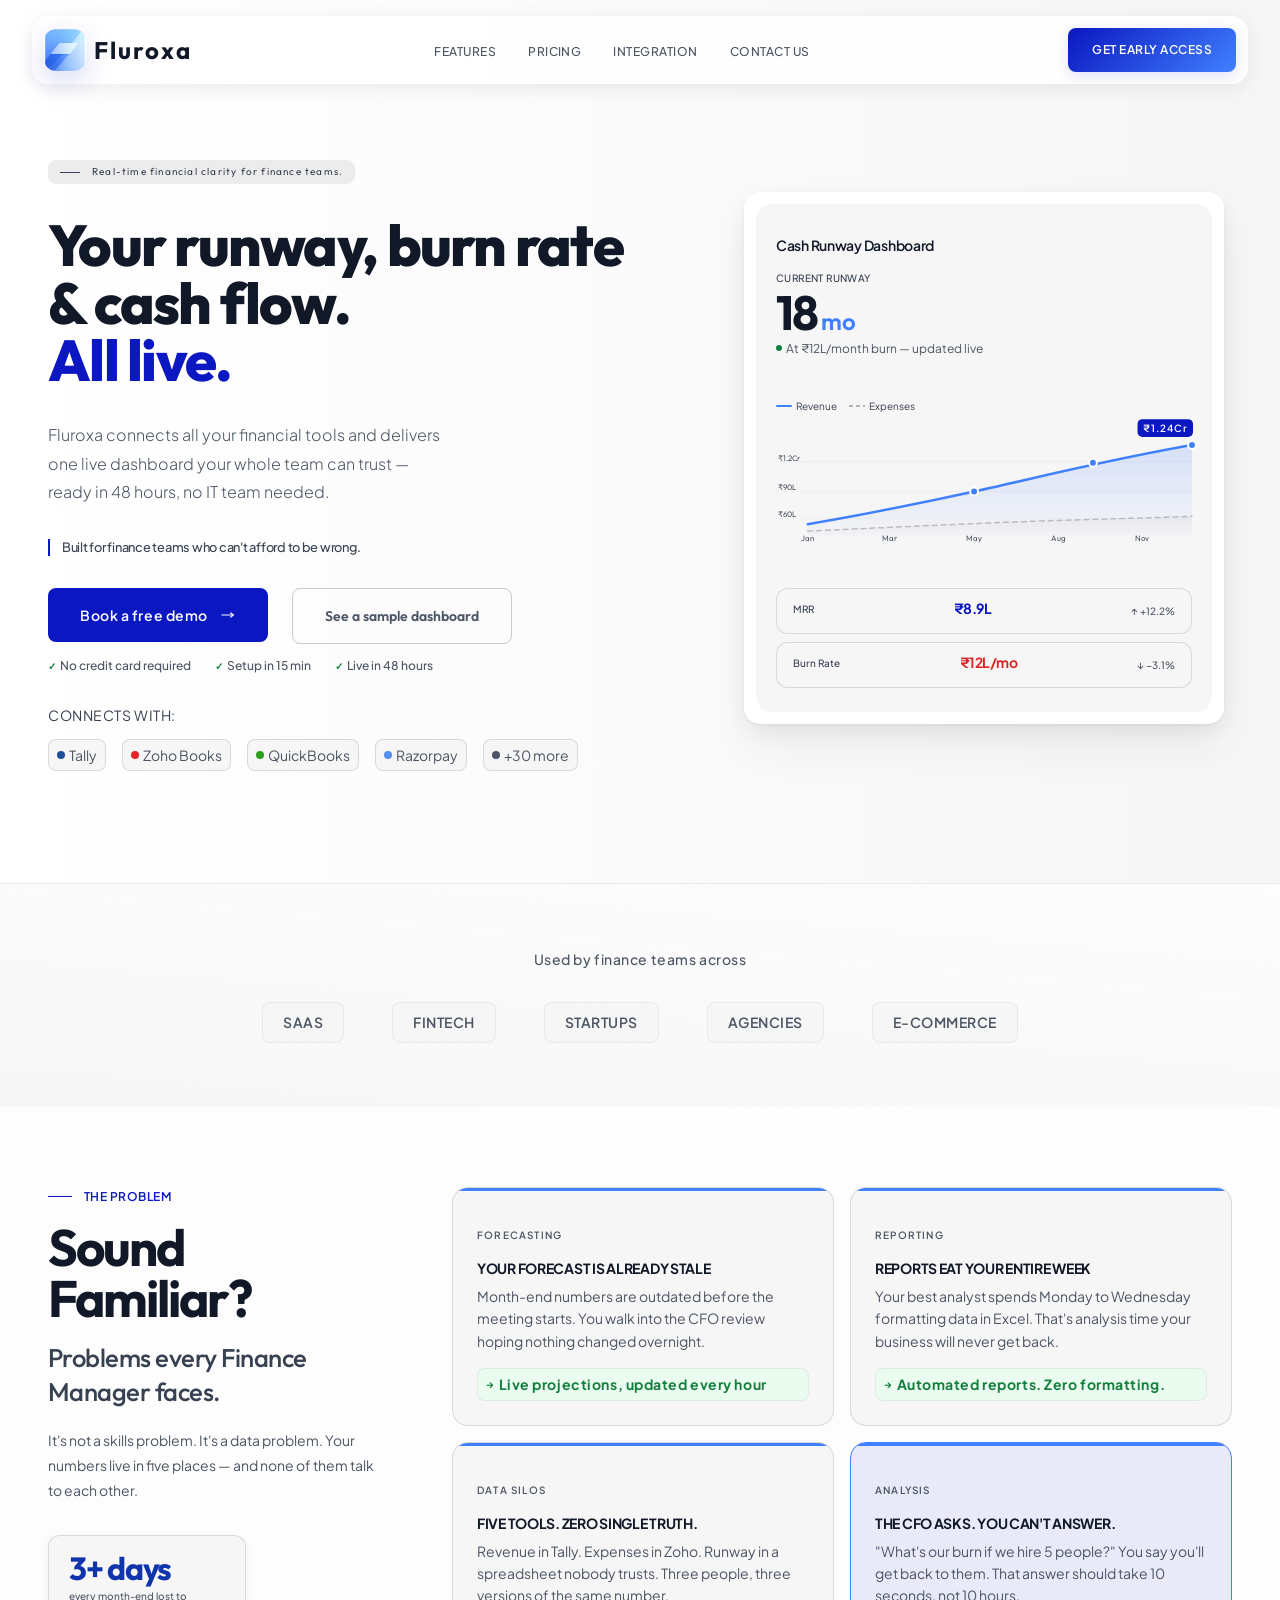
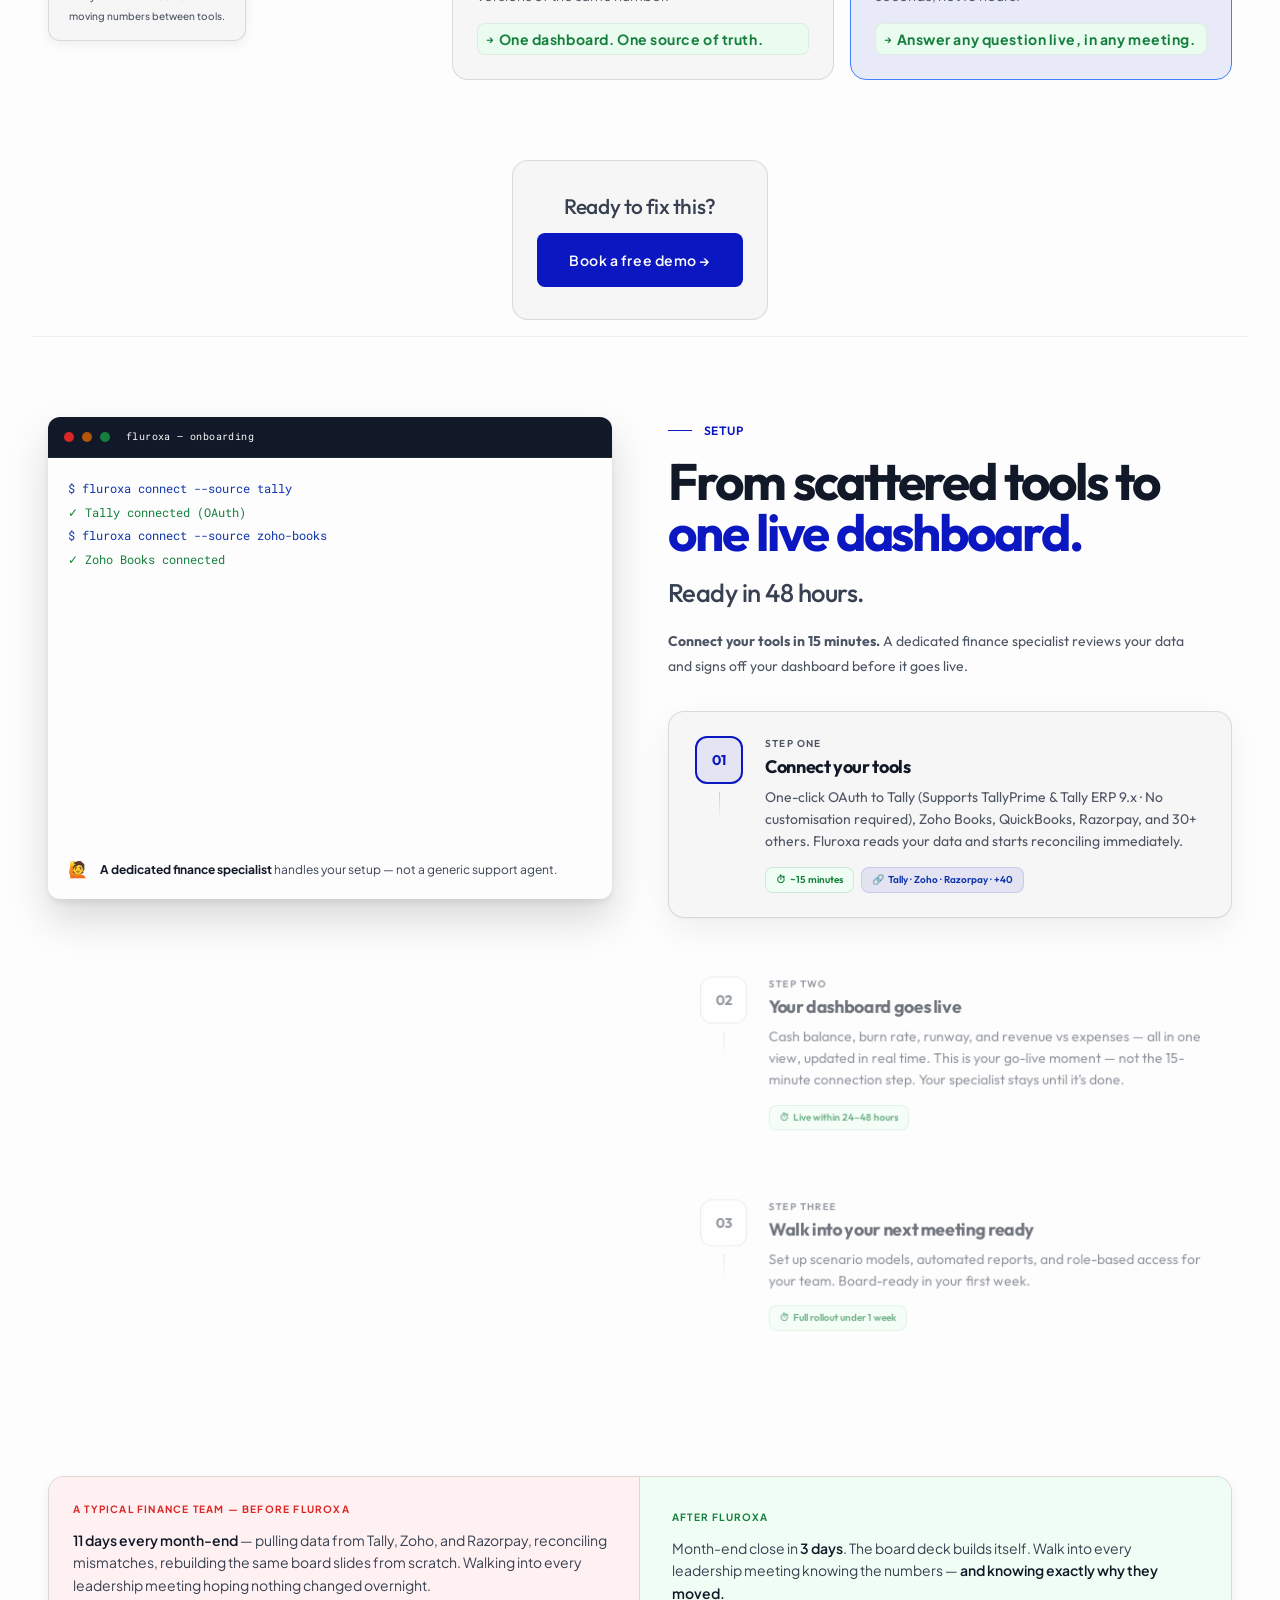
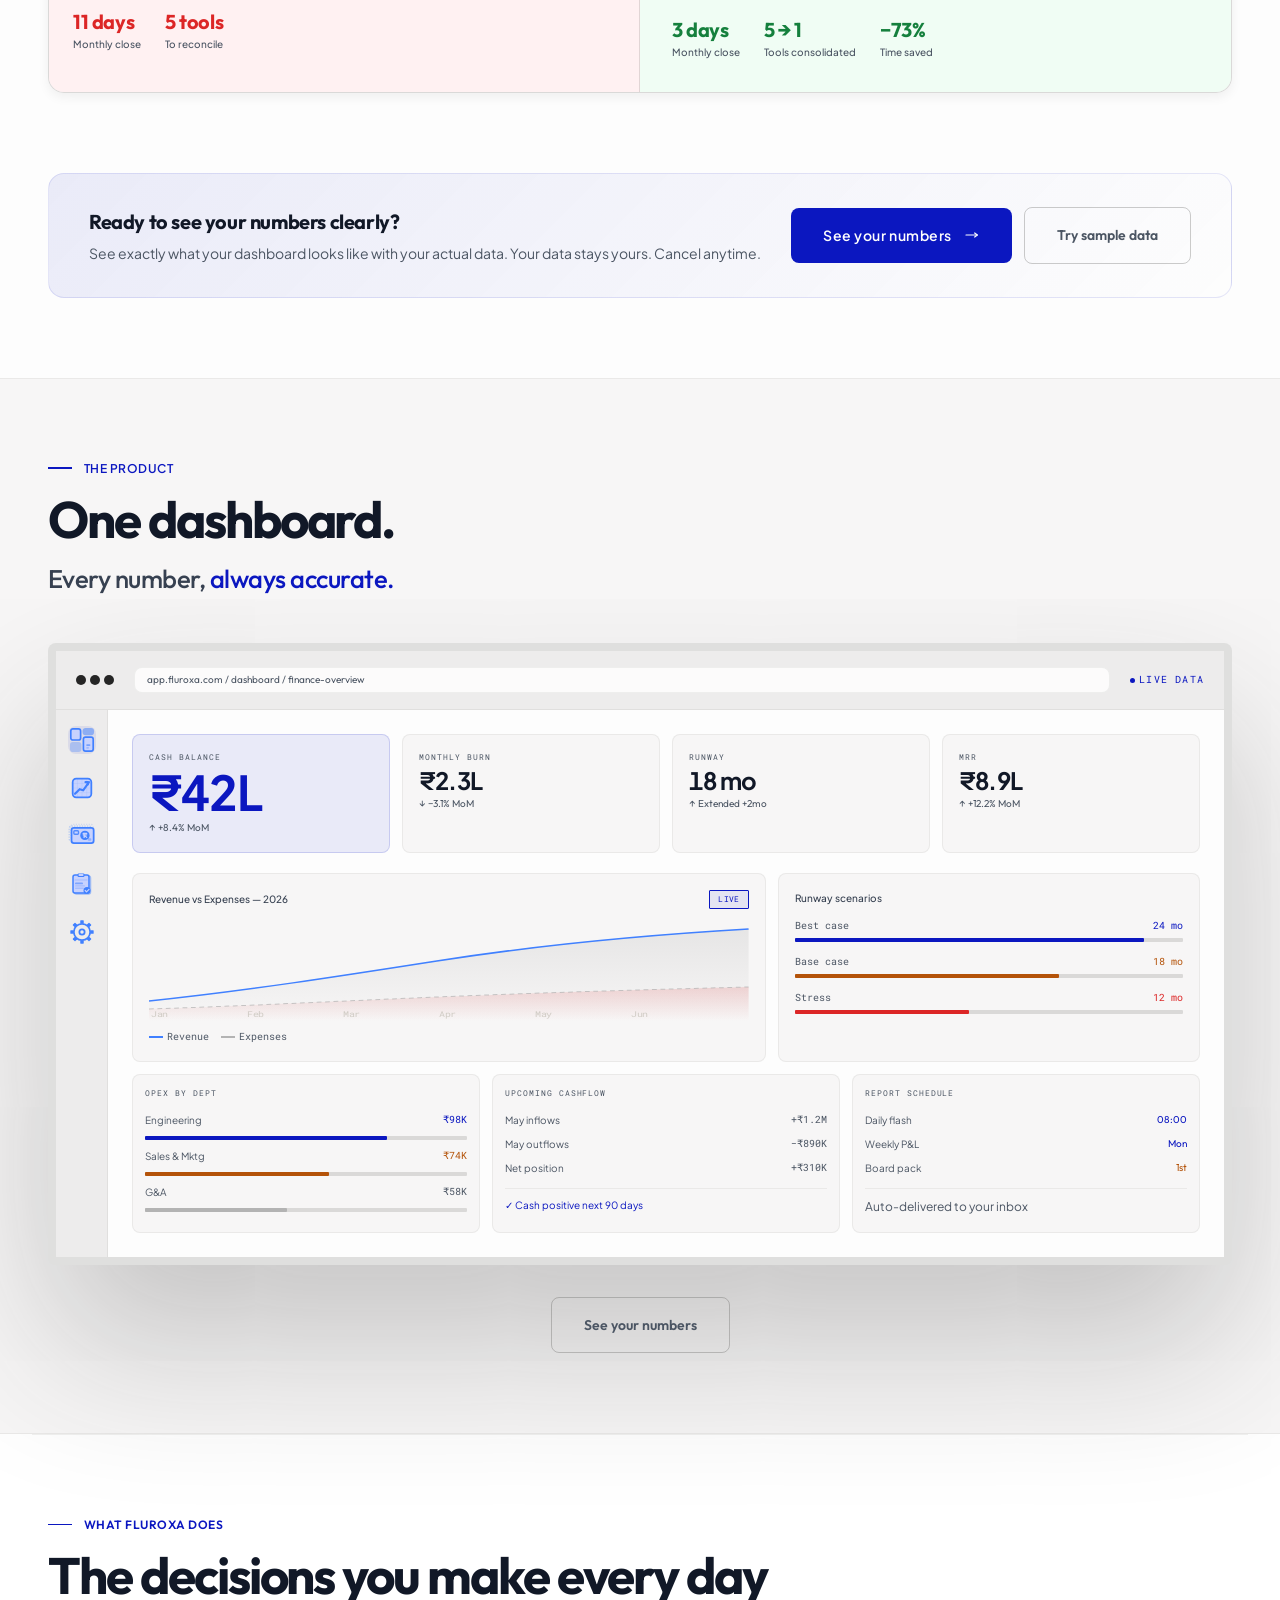
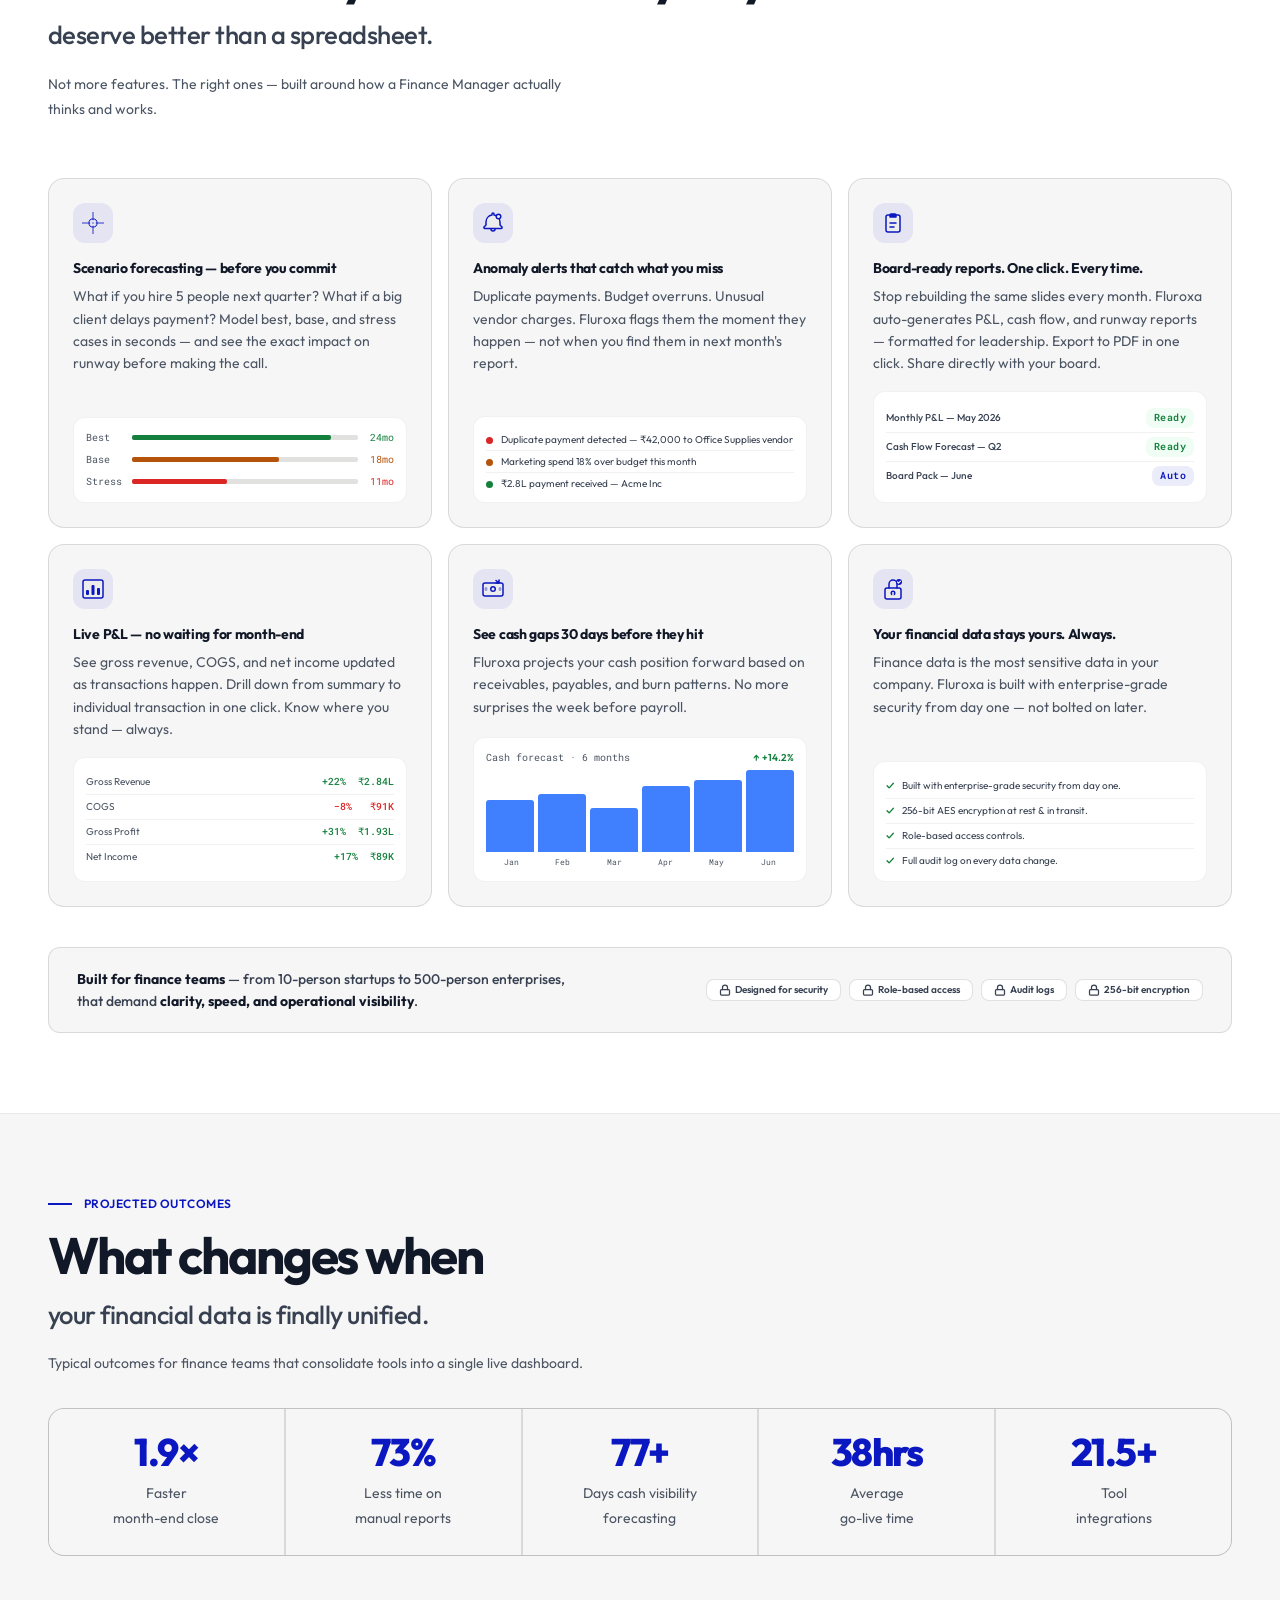
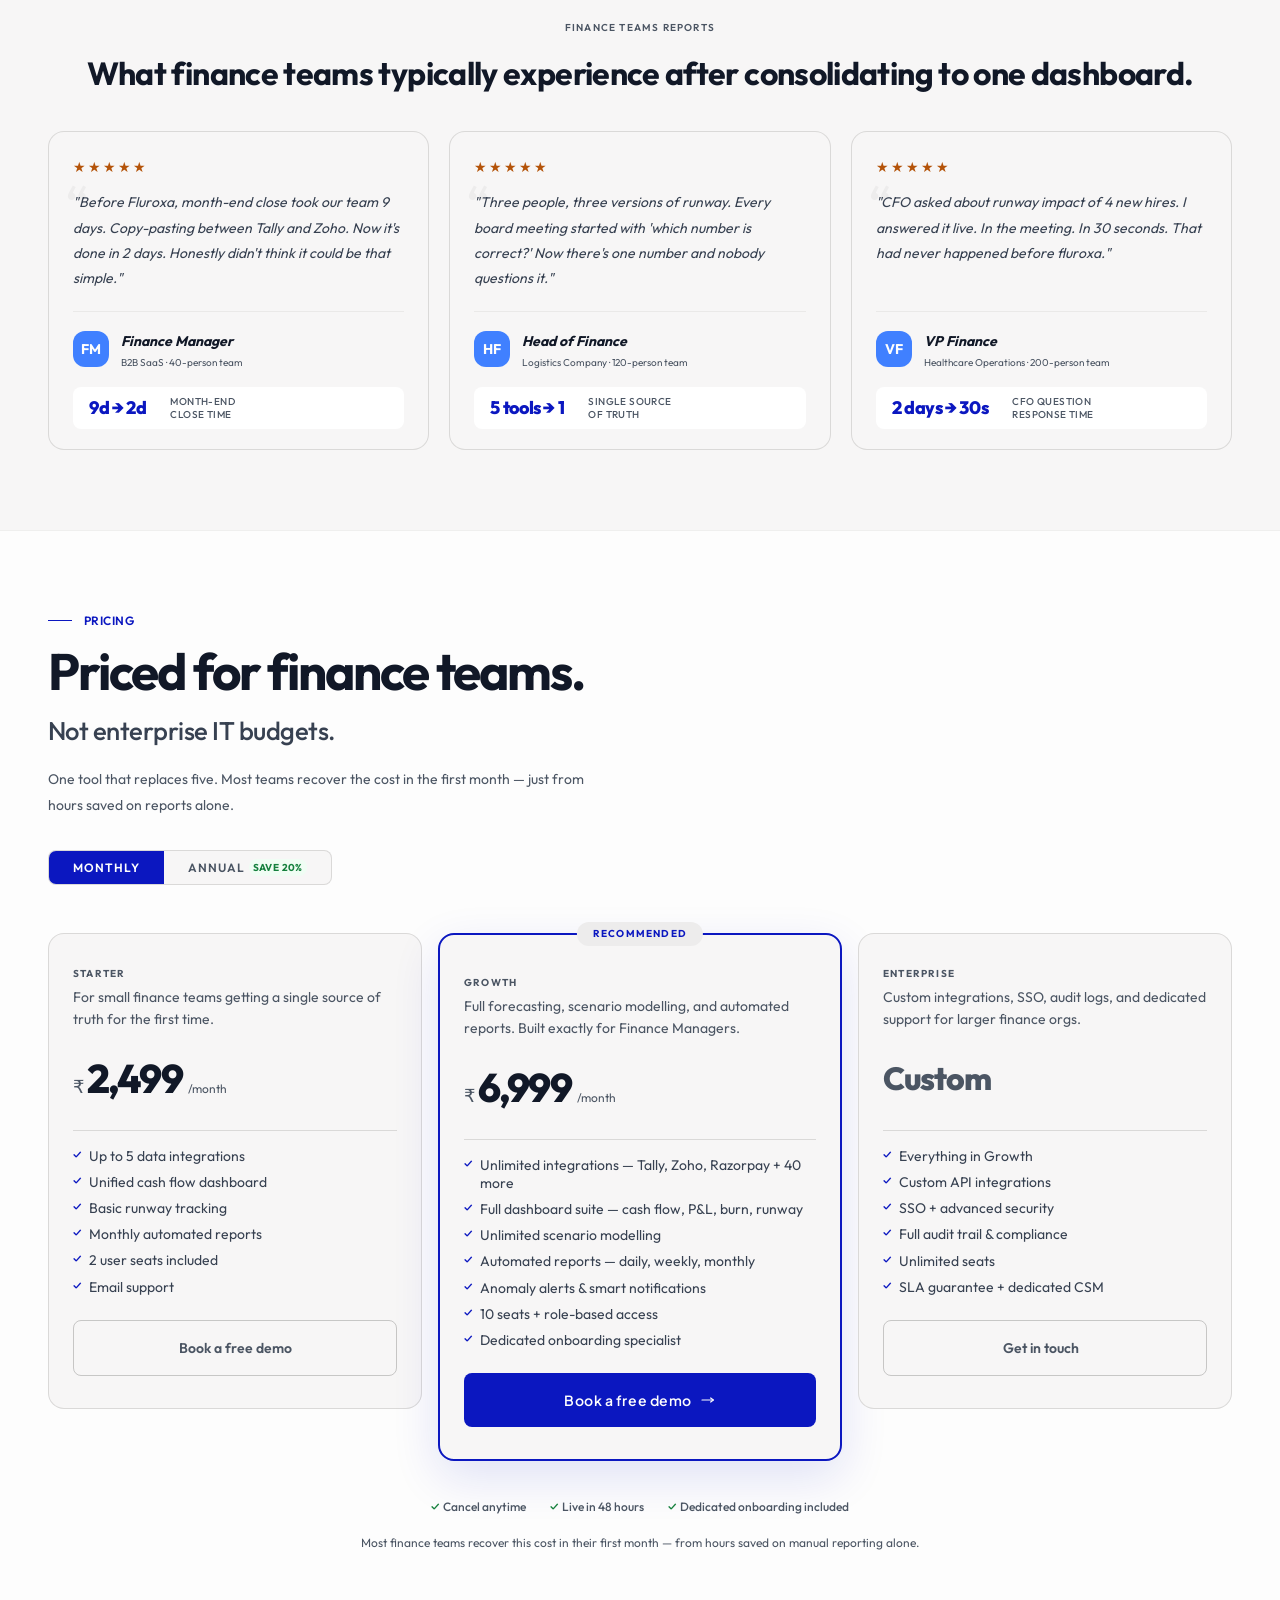
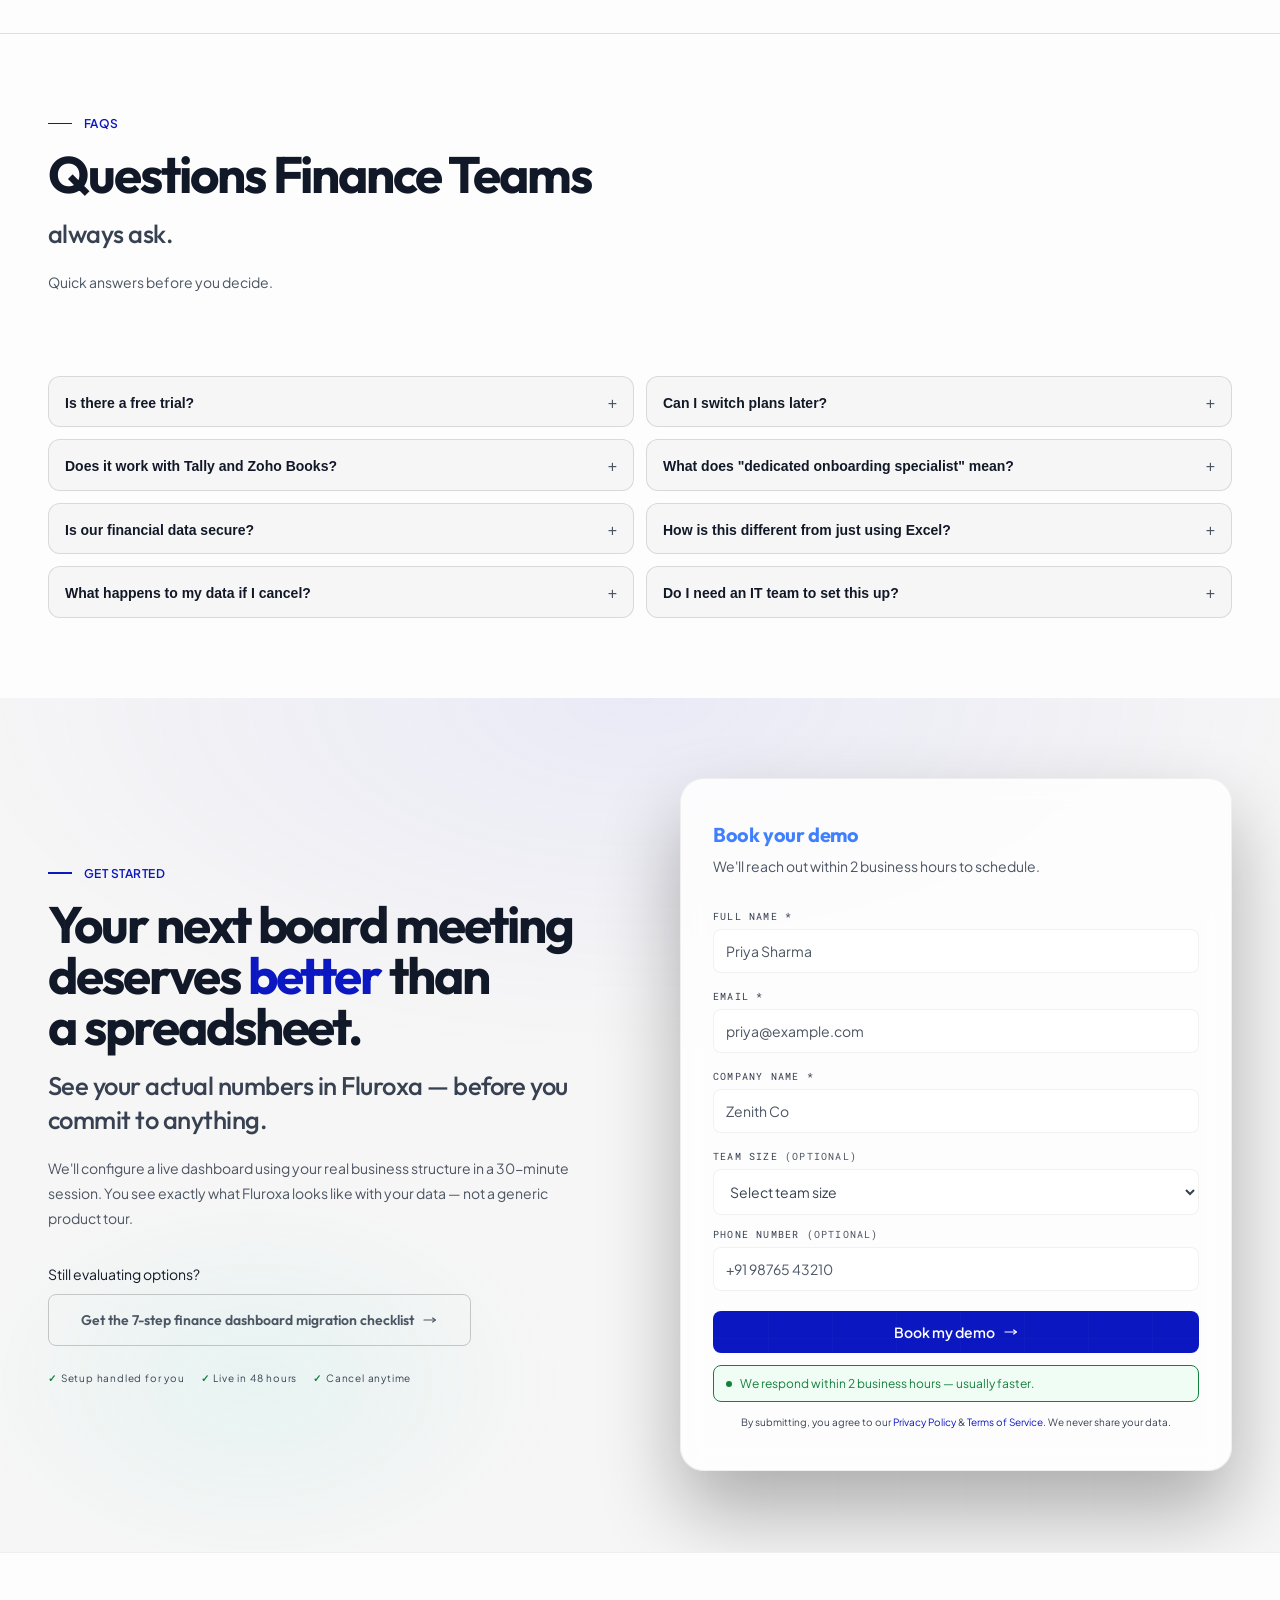
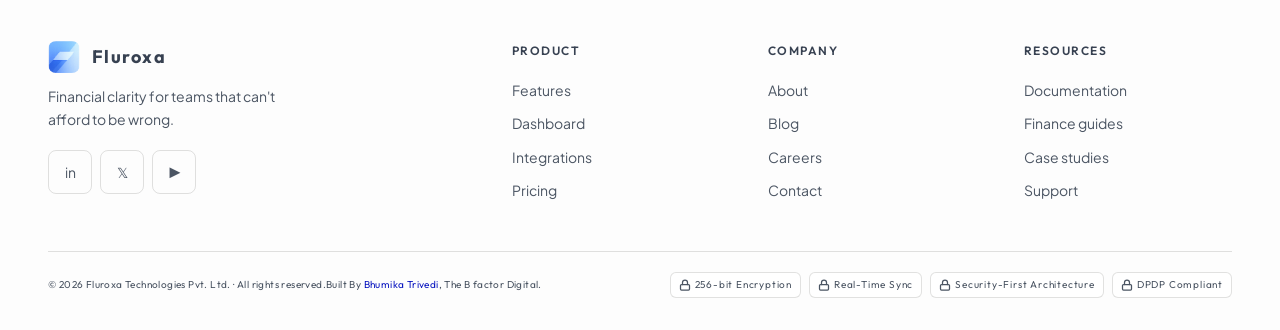
==== commit 13de6132: "Add files via upload" ====
--- a/index.html
+++ b/index.html
@@ -589,10 +589,7 @@
       </section>
       <!-- Hero ends here-->
       <!-- Logo Strip Stars here-->
-      <section
-        class="logo-reveal reveal rd3"
-        aria-labelledby="Industries we serve"
-      >
+      <section class="logo-reveal reveal rd3" aria-label="Industries we serve">
         <div class="container">
           <div class="logo-strip">
             <p class="ls-label">Used by finance teams across</p>
@@ -631,7 +628,7 @@
                   >
                 </h2>
               </header>
-              <p class="sec-sub rd2">
+              <p class="sec-sub rd2 no-w-md">
                 It's not a skills problem. It's a data problem. Your numbers
                 live in five places — and none of them talk to each other.
               </p>
@@ -1902,7 +1899,7 @@
                 Questions Finance Teams<br />
                 <span class="sec-subline">always ask.</span>
               </h2>
-              <p class="sec-sub">Quick answers before you decide.</p>
+              <p class="sec-sub no-w-md">Quick answers before you decide.</p>
             </header>
 
             <div class="pr-faq-grid reveal rd2">
--- a/style.css
+++ b/style.css
@@ -696,6 +696,17 @@
     transform: translateY(110%);
   }
 
+  to {
+    opacity: 1;
+    transform: translateY(0);
+  }
+}
+
+@keyframes fadeIn {
+  from {
+    opacity: 0;
+    transform: translateY(10px);
+  }
   to {
     opacity: 1;
     transform: translateY(0);
@@ -4650,9 +4661,9 @@
     padding: var(--sp-16) var(--sp-24) var(--sp-24);
     box-shadow: var(--shadow-lg);
     display: grid;
-    grid-template-rows: 0fr;
+
     grid-template-columns: 1fr; /* Single column layout for mobile stack */
-    grid-template-rows: auto repeat(5, 1fr); /* 1st row for Header/X button, rest shared equally */
+
     align-items: center; /* Centers links vertically inside their grid cells */
     justify-items: center;
     transition:
@@ -4671,7 +4682,6 @@
   }
 
   .nav-menu.open {
-    grid-template-rows: 1fr;
     opacity: 1;
     pointer-events: auto;
     visibility: visible;
@@ -5094,6 +5104,10 @@
 }
 
 @media (max-width: 480px) {
+  .container {
+    padding: 0 var(--sp-16);
+  }
+
   .hero-left {
     padding: var(--sp-96) var(--sp-16) var(--sp-32);
   }
@@ -5113,19 +5127,20 @@
   }
 
   .db-shell {
-    margin: 0;
+    margin: var(--sp-16) 0 0;
     border-width: 3px;
     border-radius: var(--radius-xs);
   }
 
+  .db-url {
+    display: none;
+  }
   .db-titlebar {
-    flex-direction: column;
-    align-items: flex-start;
-    gap: var(--sp-8);
-  }
-
-  .db-url {
-    margin: 0;
+    flex-direction: row;
+    align-items: center;
+  }
+  .ps-layout {
+    padding: var(--sp-48) 0 var(--sp-40);
   }
 
   .term-line {
@@ -5142,6 +5157,9 @@
     gap: var(--sp-16);
     margin-bottom: var(--sp-20);
   }
+  .step-connector {
+    display: none;
+  }
 
   .step-num-col {
     align-items: flex-start;
@@ -5238,9 +5256,6 @@
   }
   .fr-card {
     border-radius: var(--radius-md);
-  }
-  .container {
-    padding: 0 var(--sp-24);
   }
 }
 
@@ -5314,8 +5329,8 @@
   visibility: hidden;
 
   transition:
-    opacity var(--dur-med),
-    visibility var(--dur-med);
+    opacity var(--dur-med) var(--ease-standard),
+    visibility var(--dur-med) var(--ease-standard);
 
   z-index: 9999;
 }
@@ -5345,7 +5360,7 @@
   position: relative;
   z-index: 9999;
   transform: translateY(20px);
-  transition: transform var(--dur-med);
+  transition: transform var(--dur-med) var(--ease-standard);
   scrollbar-width: thin;
   scrollbar-color: var(--text-faint) transparent;
 }
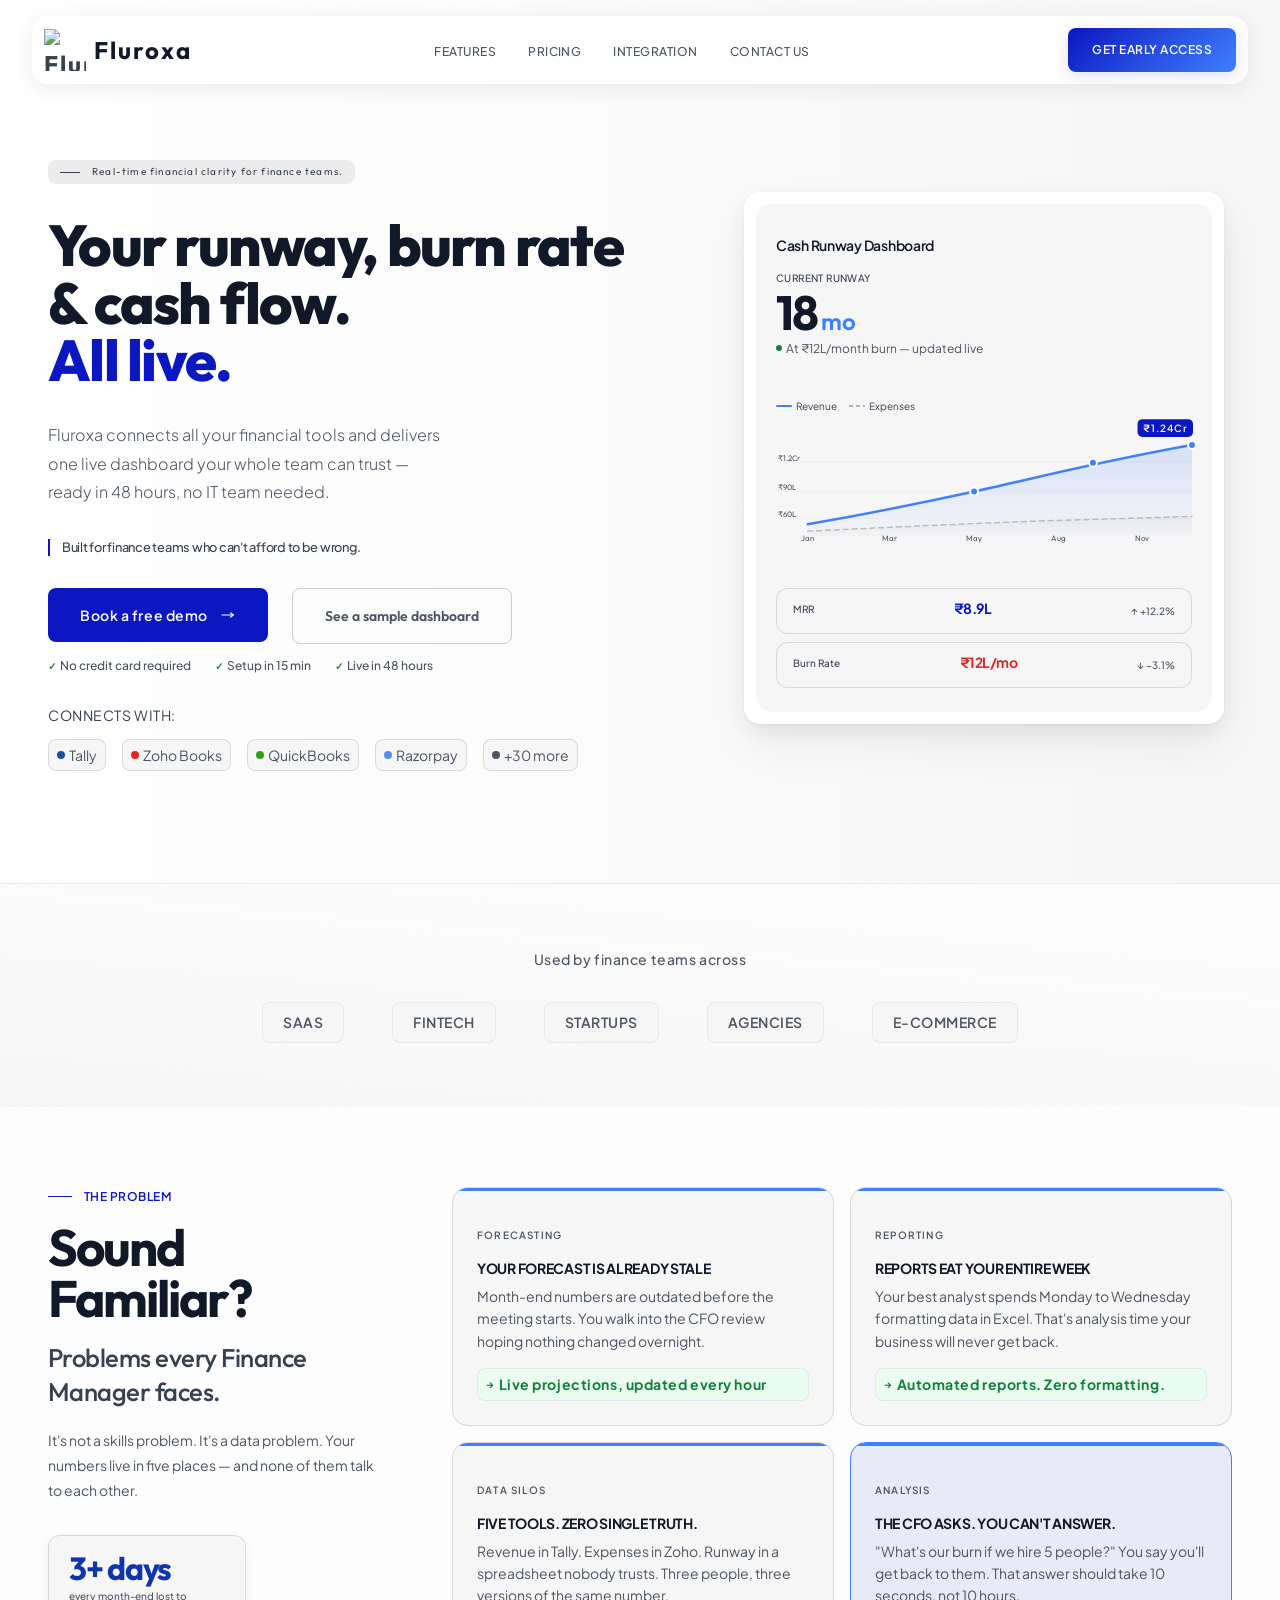
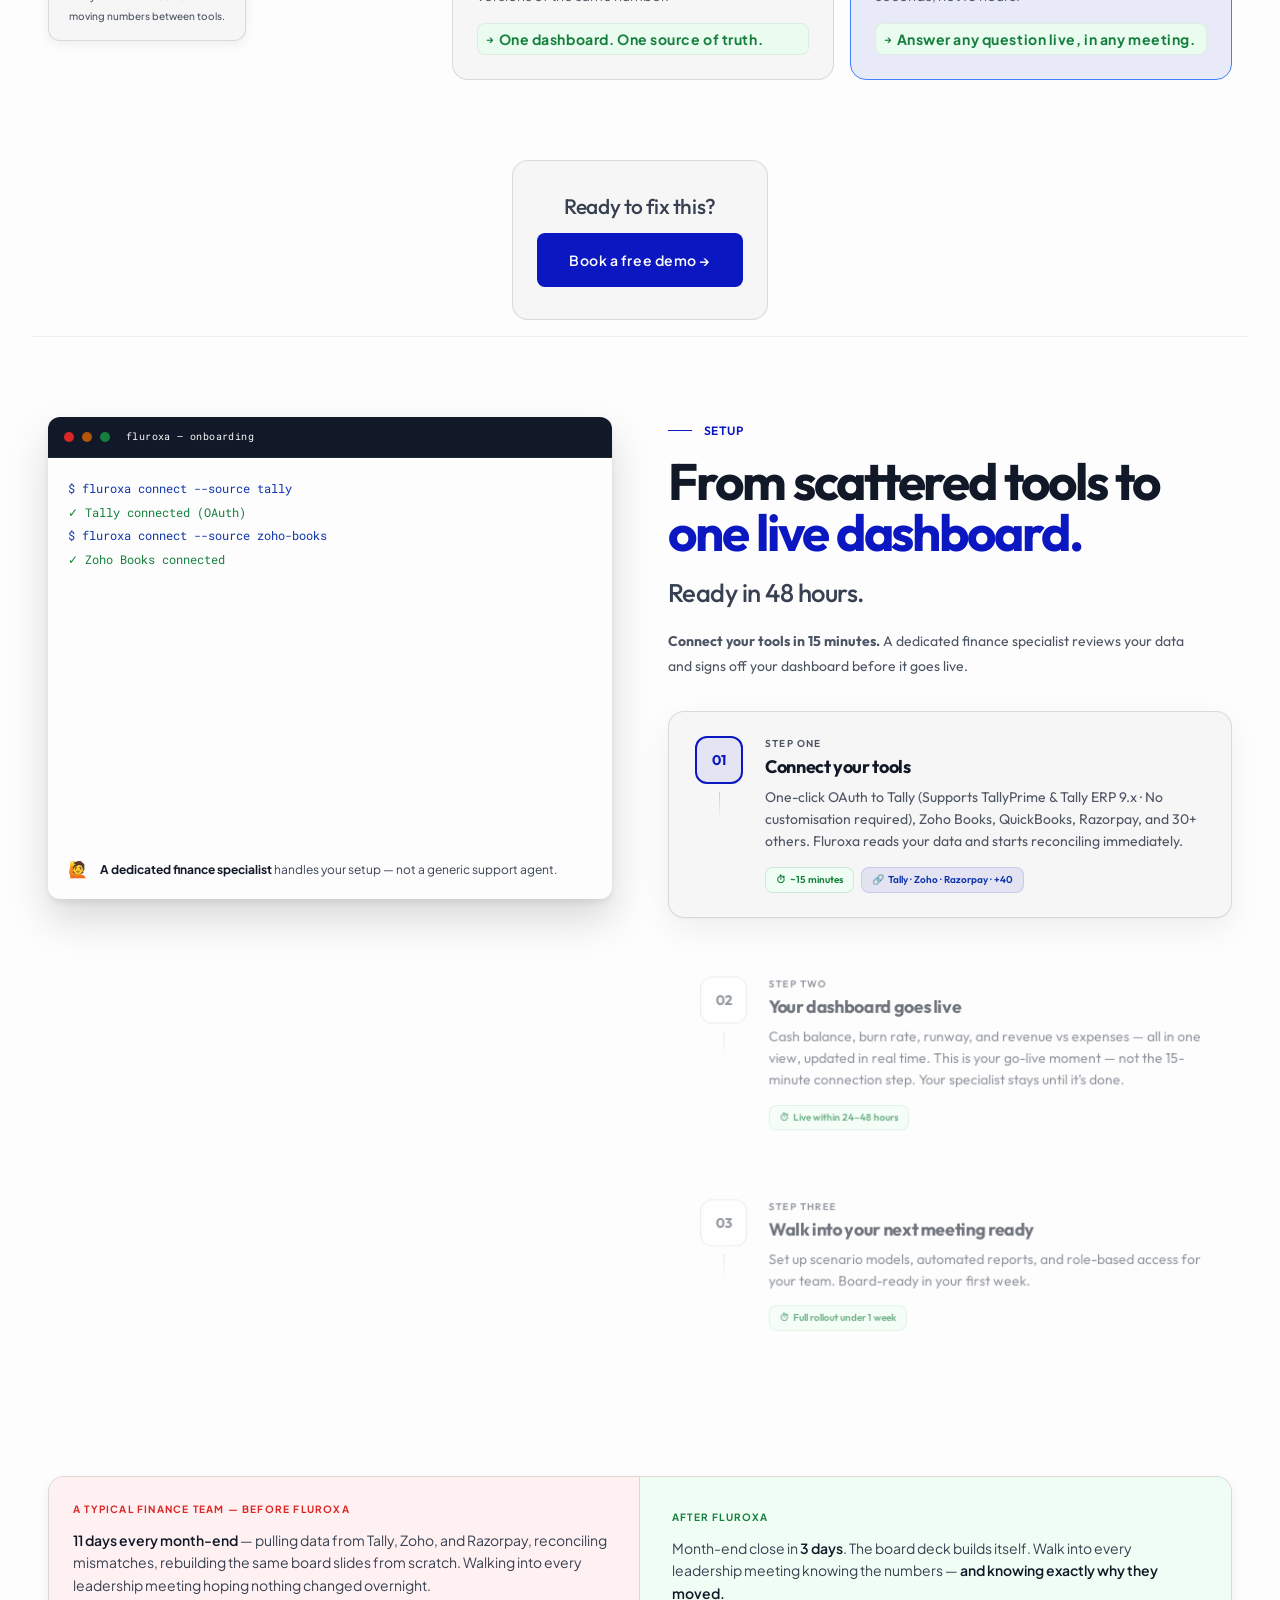
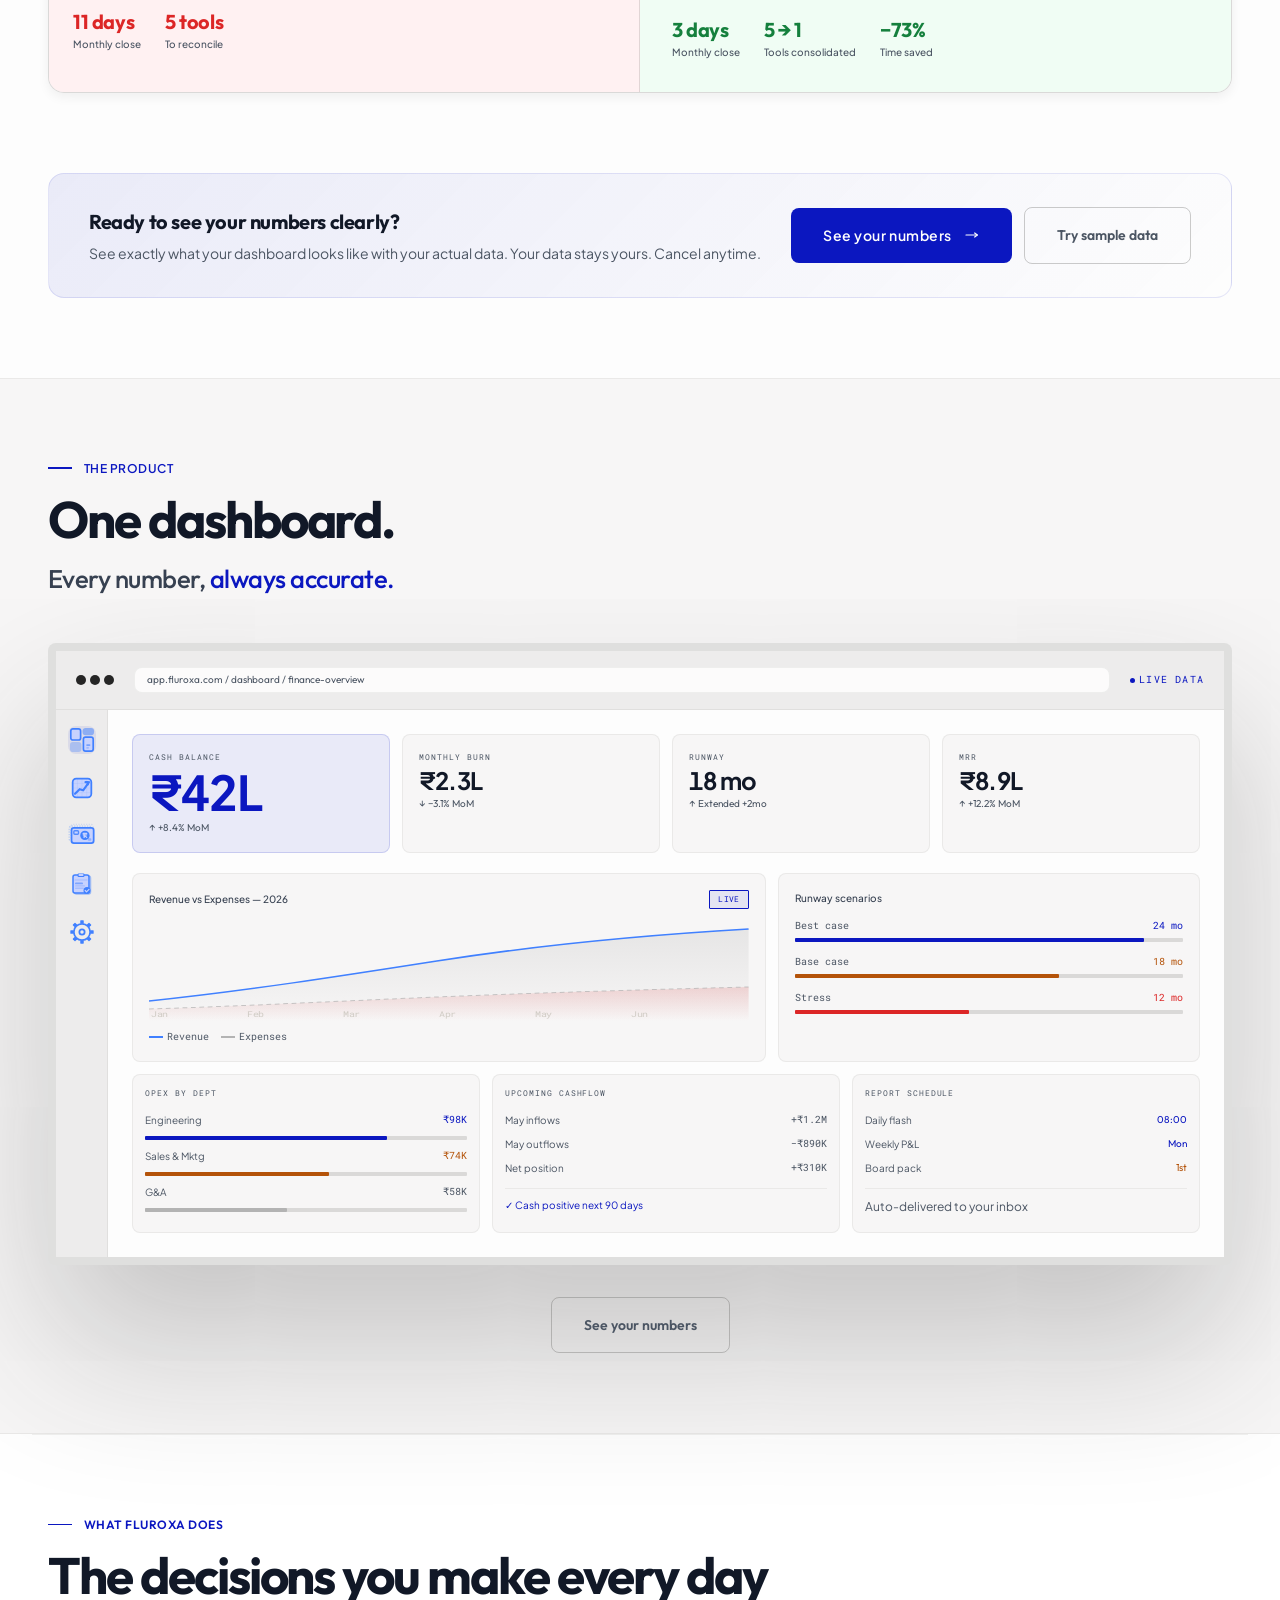
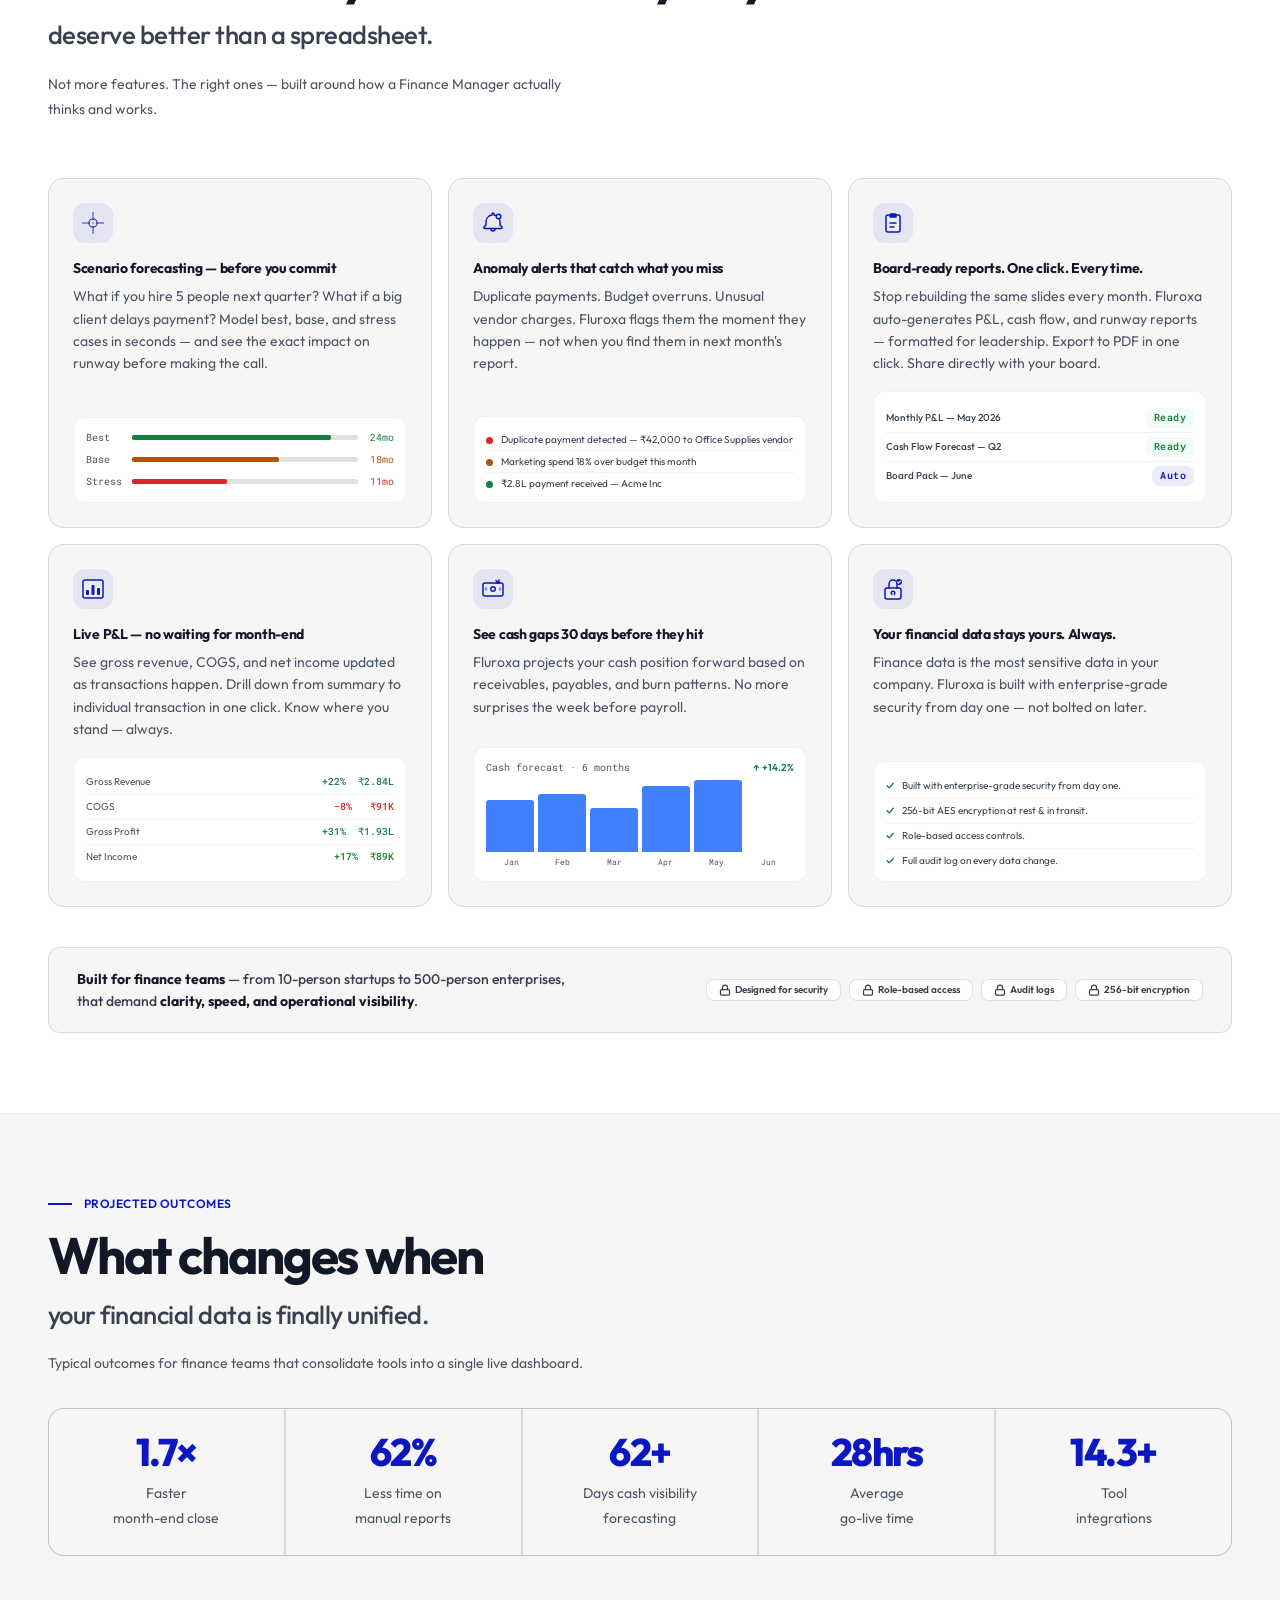
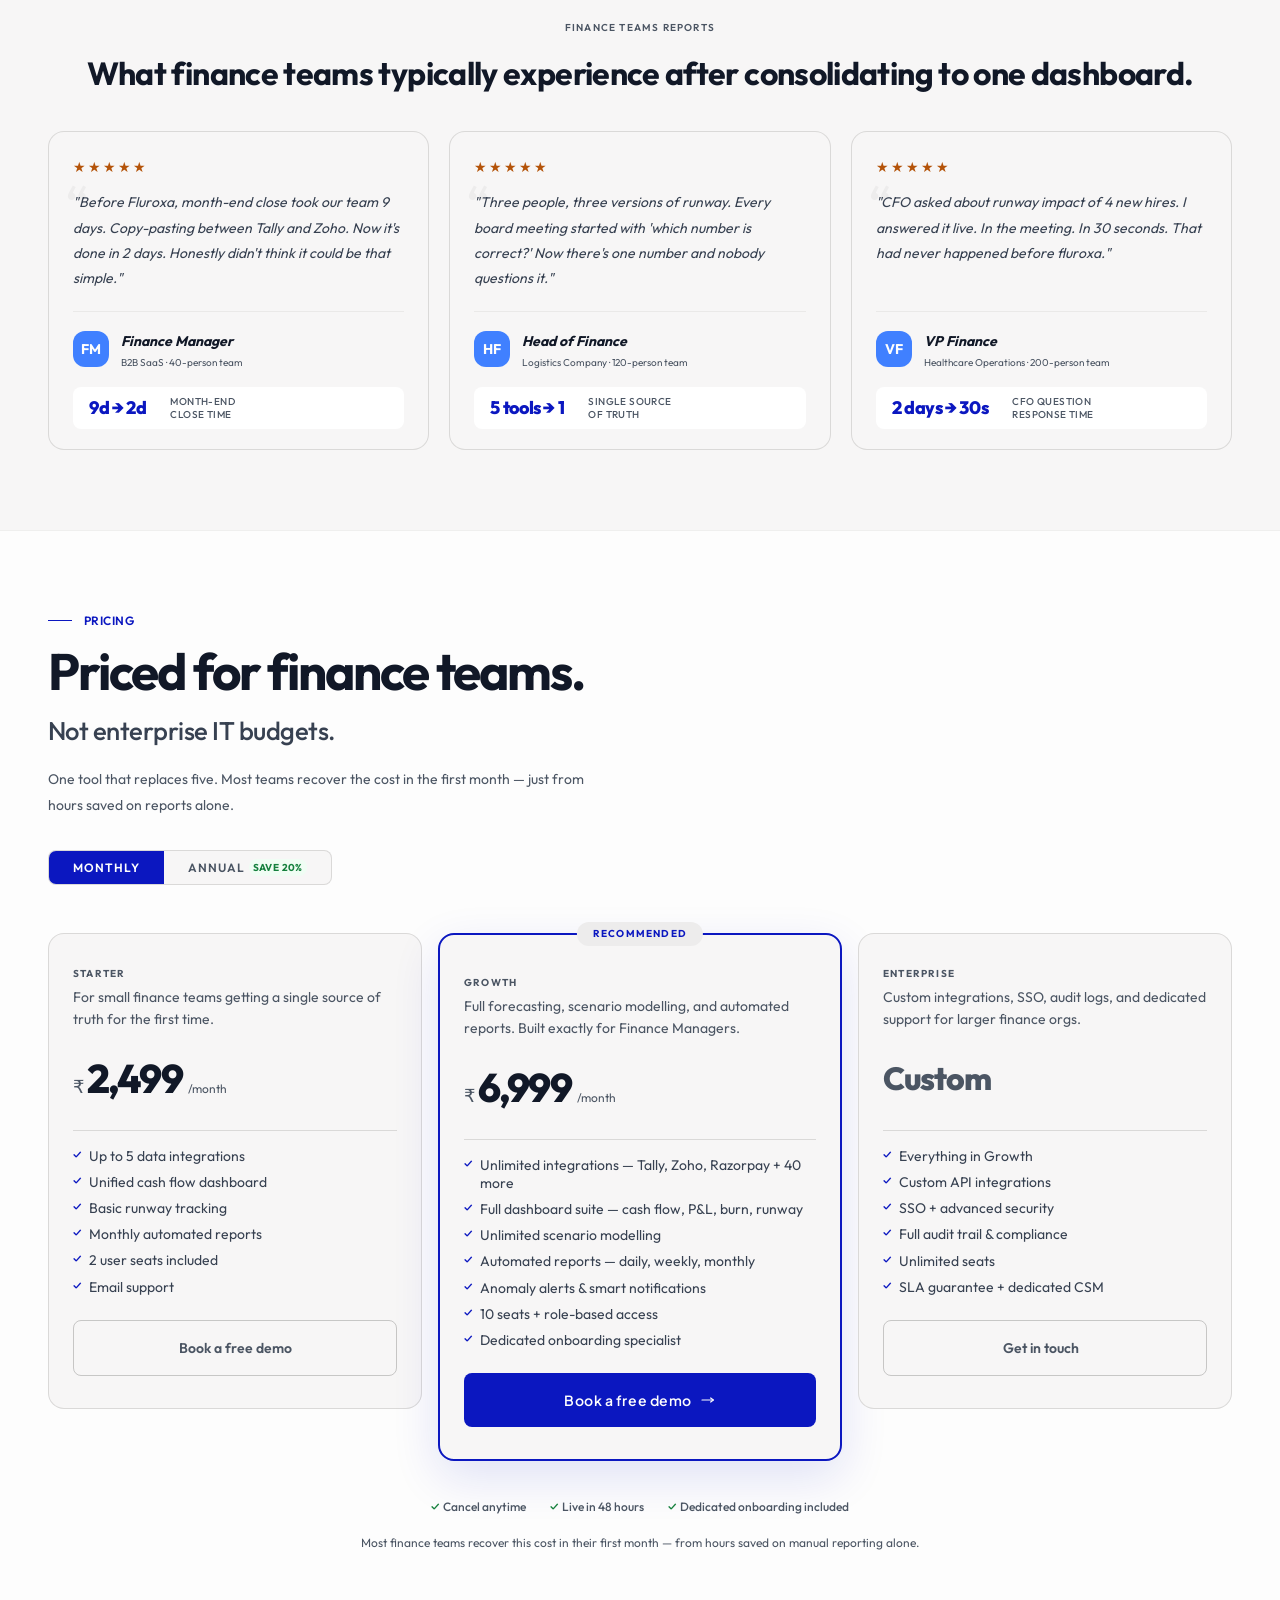
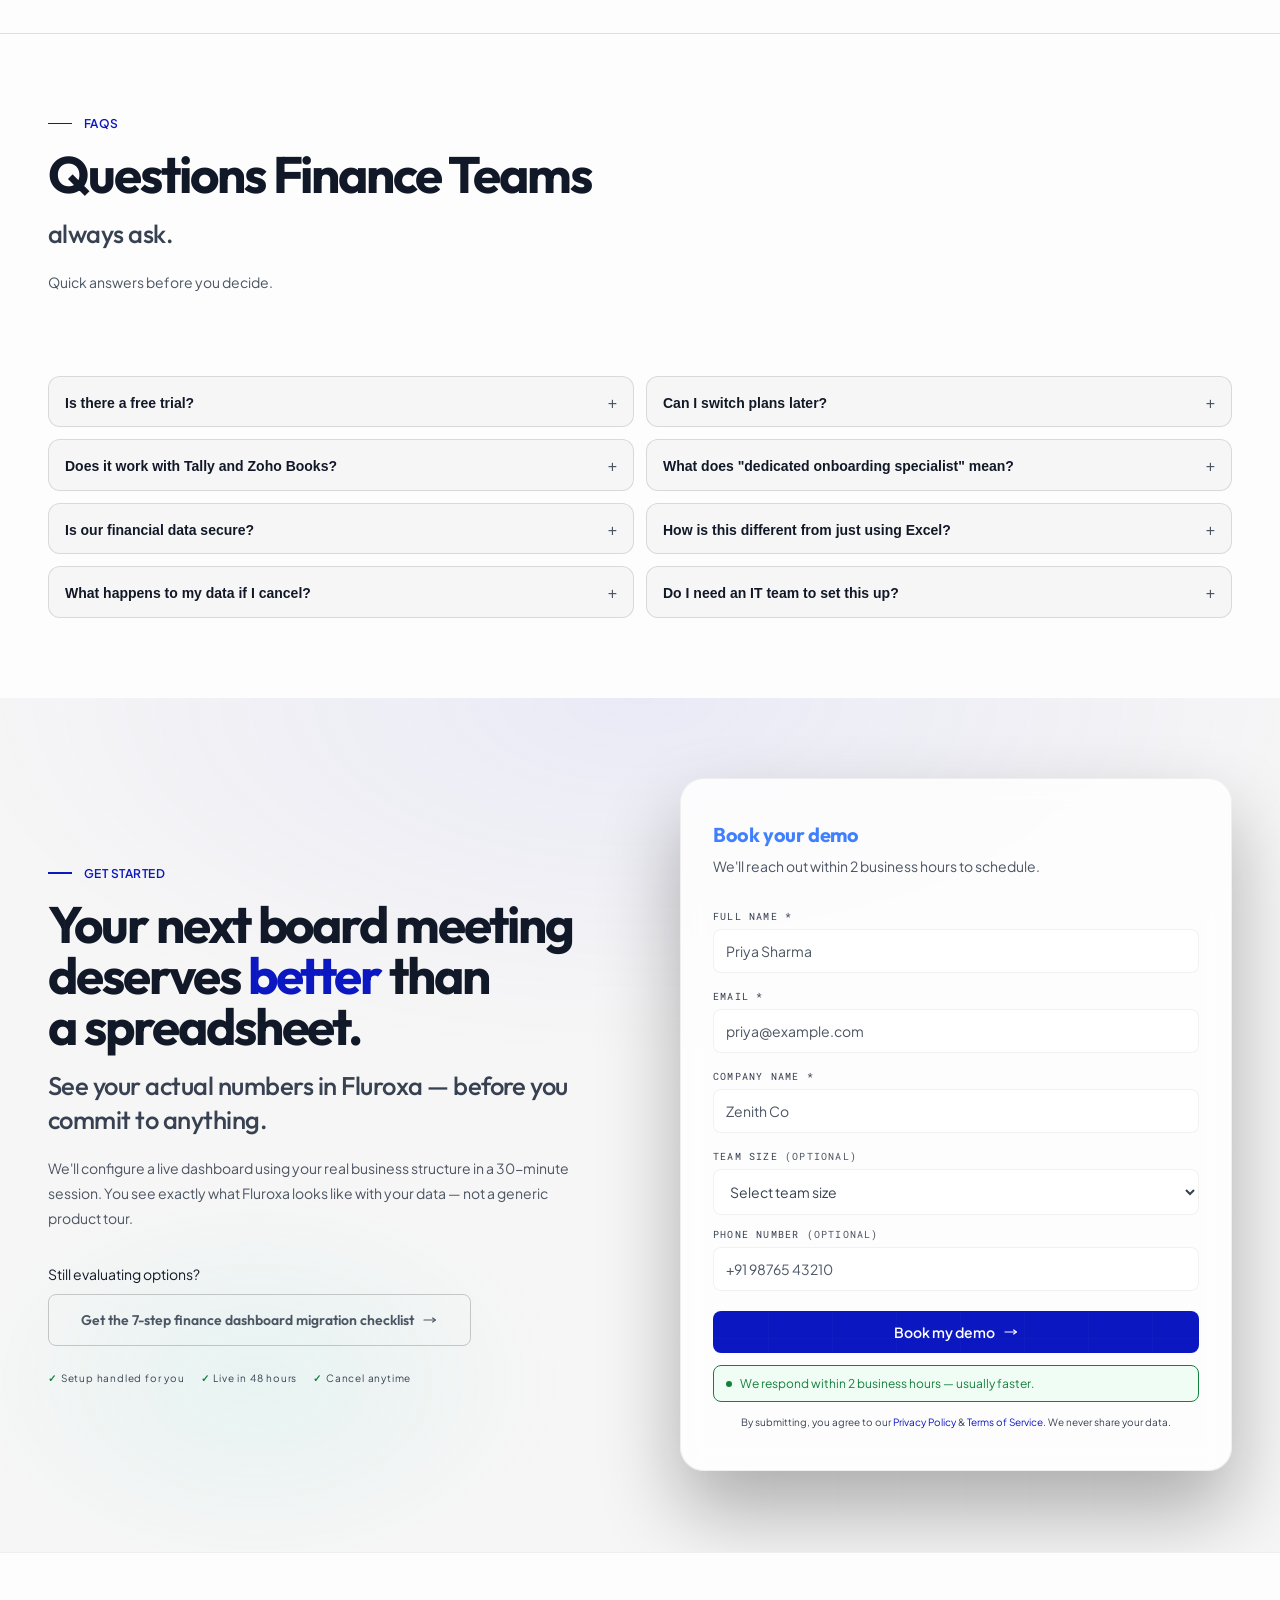
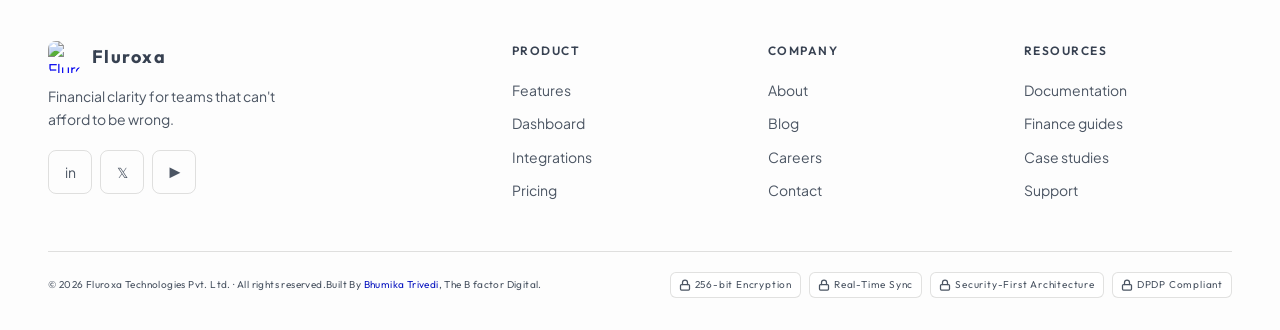
==== commit 959a9ba2: "Add files via upload" ====
--- a/index.html
+++ b/index.html
@@ -86,14 +86,16 @@
         <nav aria-label="Primary navigation">
           <div class="nav-inner">
             <a class="nav-logo" href="index.html">
-              <img
-                class="nav-logo-icon"
-                src="images/logo.png"
-                alt="Fluroxa logo"
-                width="42"
-                height="42"
-                fetchpriority="high"
-              />
+              <picture>
+                <source srcset="images/logo.webp" type="image/webp" />
+                <img
+                  src="images/logo.webp"
+                  alt="Fluroxa logo"
+                  width="42"
+                  height="42"
+                  fetchpriority="high"
+                />
+              </picture>
               <span>Fluroxa</span>
             </a>
             <button
@@ -2324,14 +2326,16 @@
             <div class="footer-brand">
               <a class="footer-logo" href="index.html">
                 <div class="footer-logo-mark">
-                  <img
-                    src="images/logo.png"
-                    alt="Fluroxa Logo"
-                    loading="lazy"
-                    width="32"
-                    height="32"
-                    fetchpriority="high"
-                  />
+                  <picture>
+                    <source srcset="images/logo.webp" type="image/webp" />
+                    <img
+                      src="images/logo.webp"
+                      alt="Fluroxa logo"
+                      width="32"
+                      height="32"
+                      fetchpriority="high"
+                    />
+                  </picture>
                 </div>
                 <span class="footer-logo-name">Fluroxa</span>
               </a>
--- a/style.css
+++ b/style.css
@@ -692,7 +692,7 @@
 
 @keyframes lineReveal {
   from {
-    opacity: 0;
+    opacity: 0.01;
     transform: translateY(110%);
   }
 
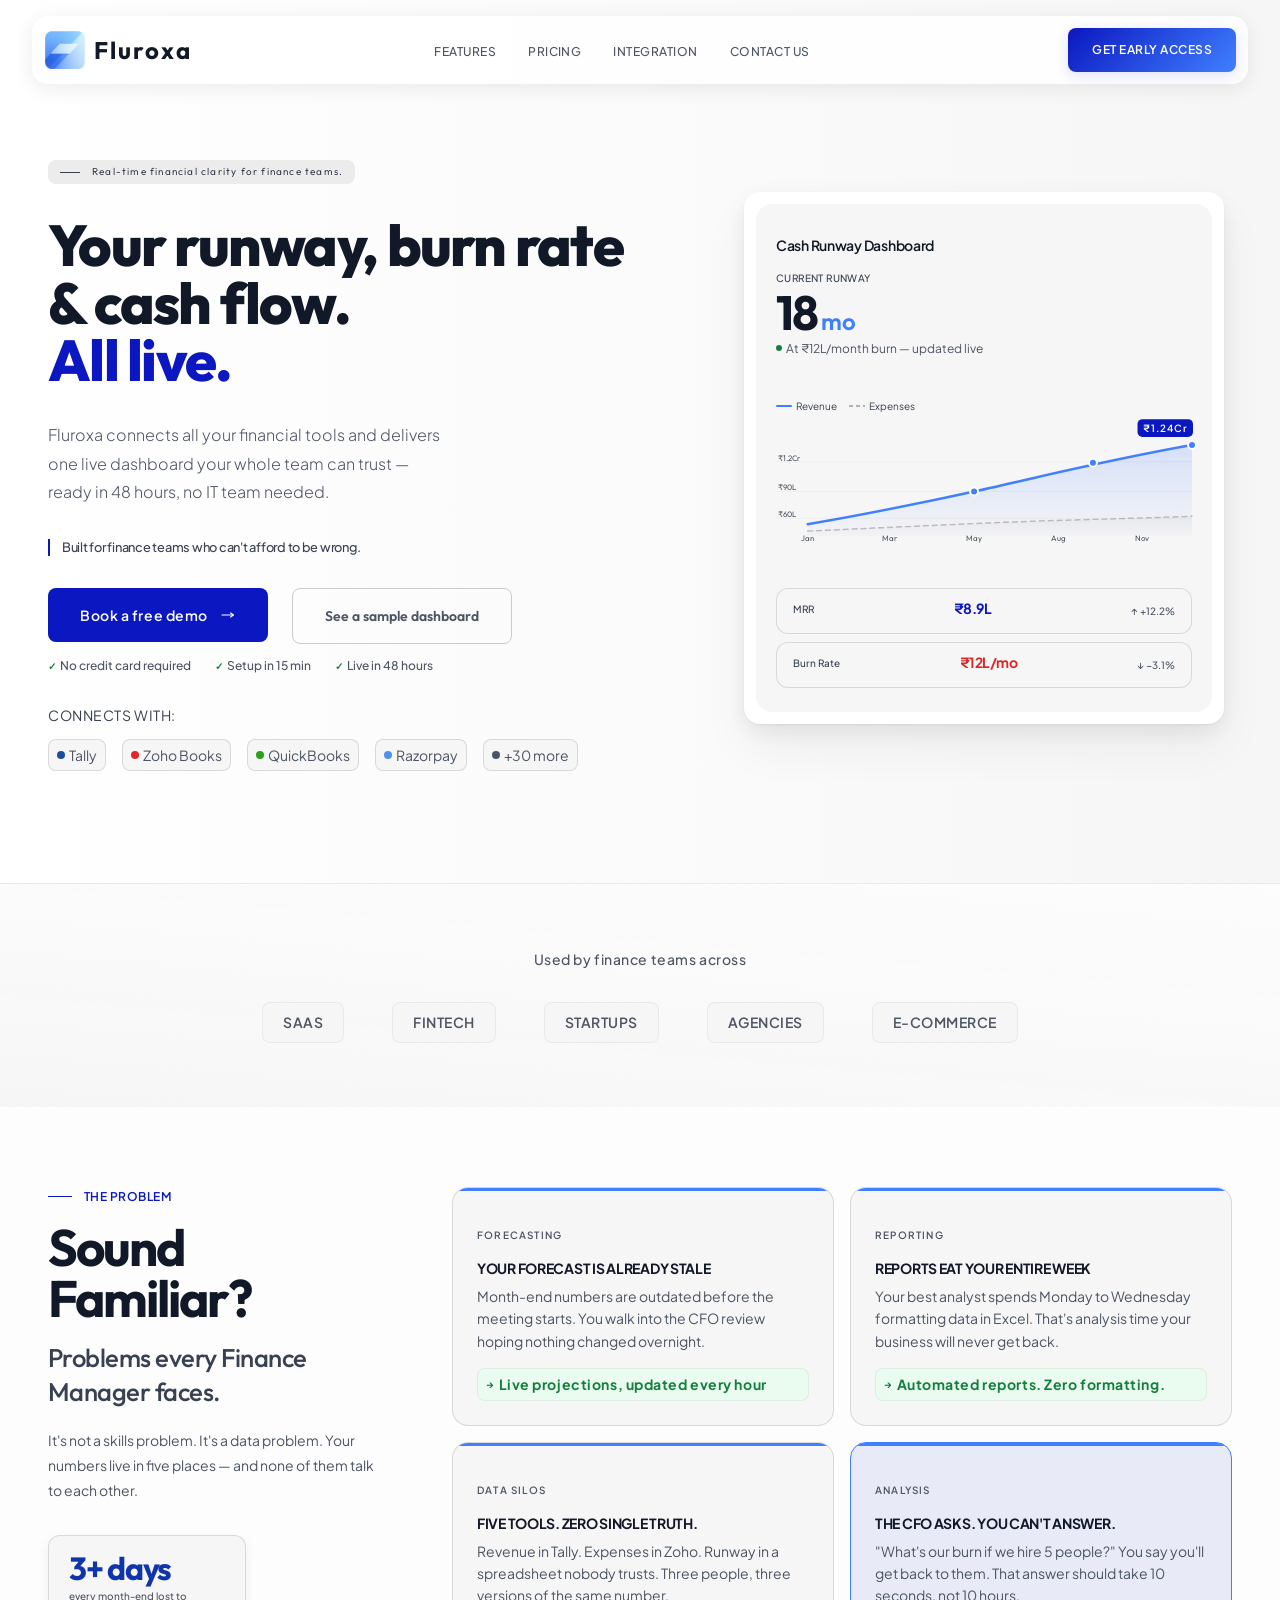
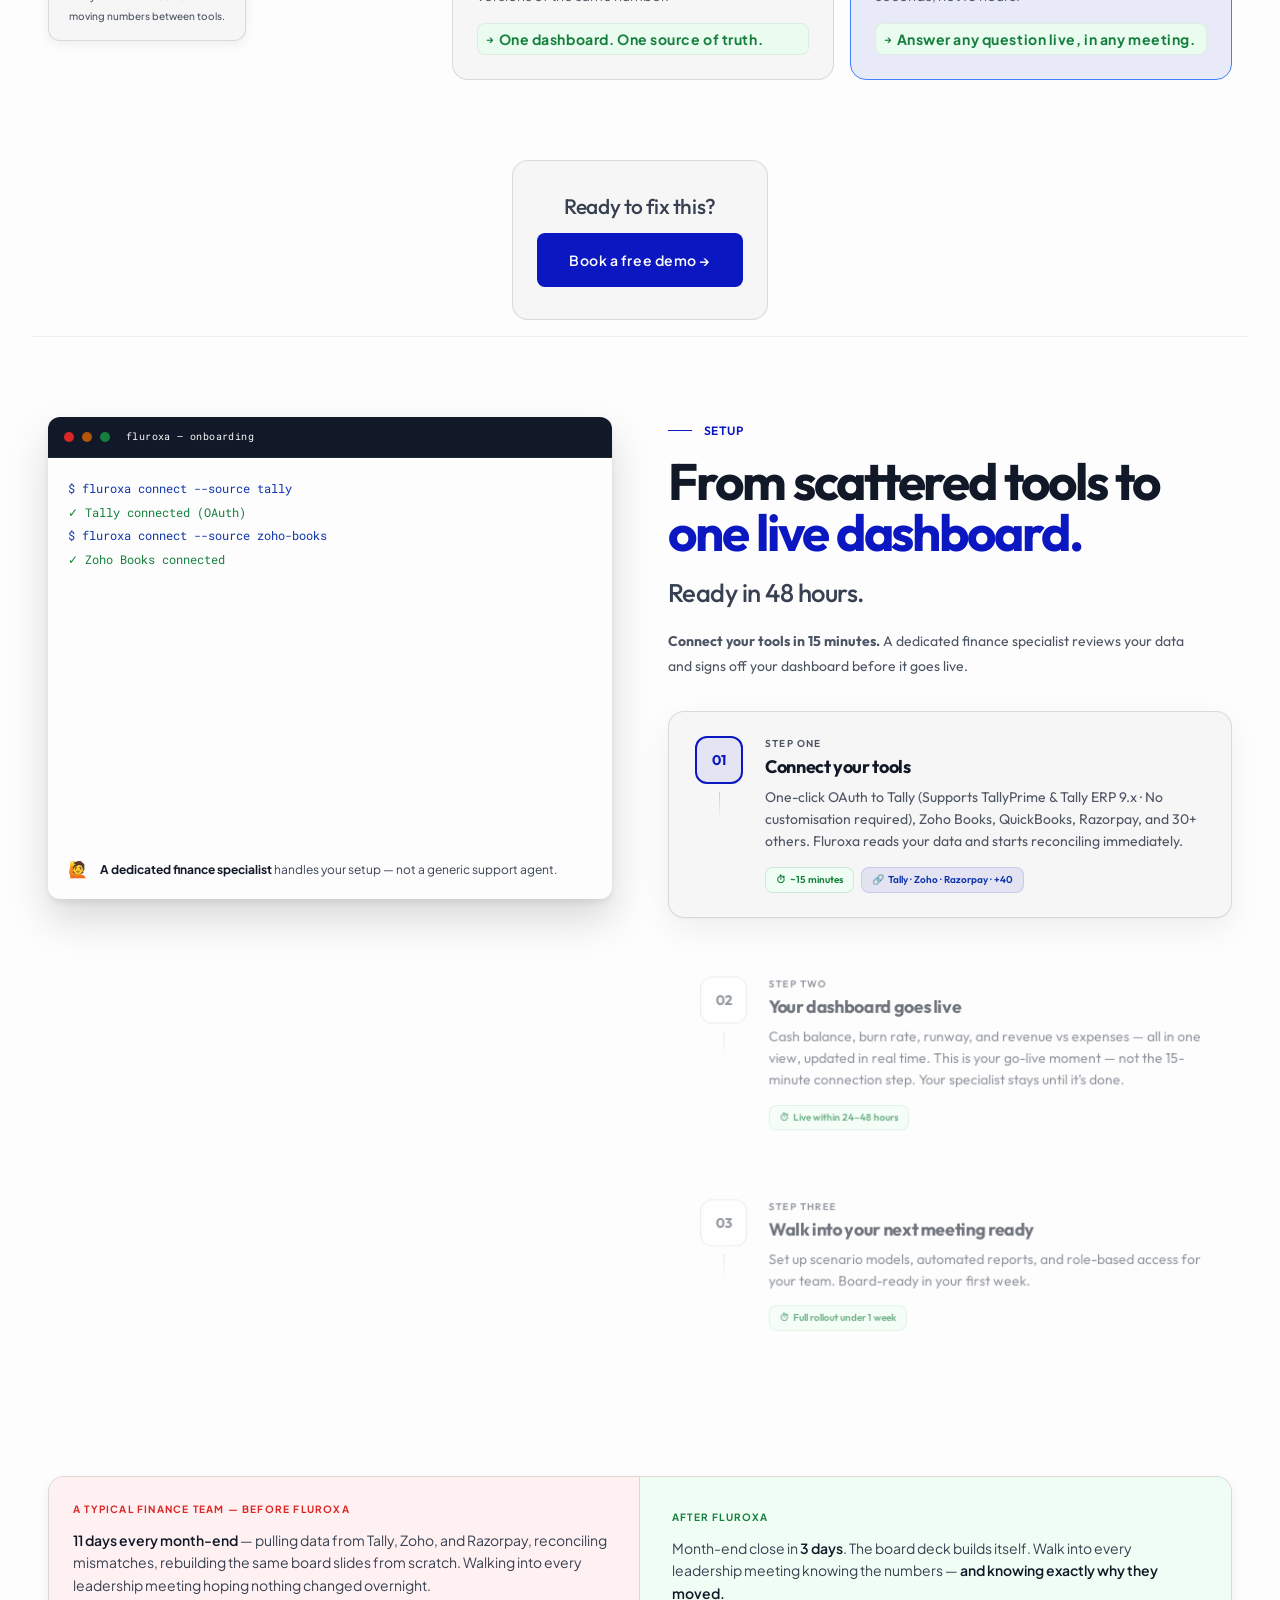
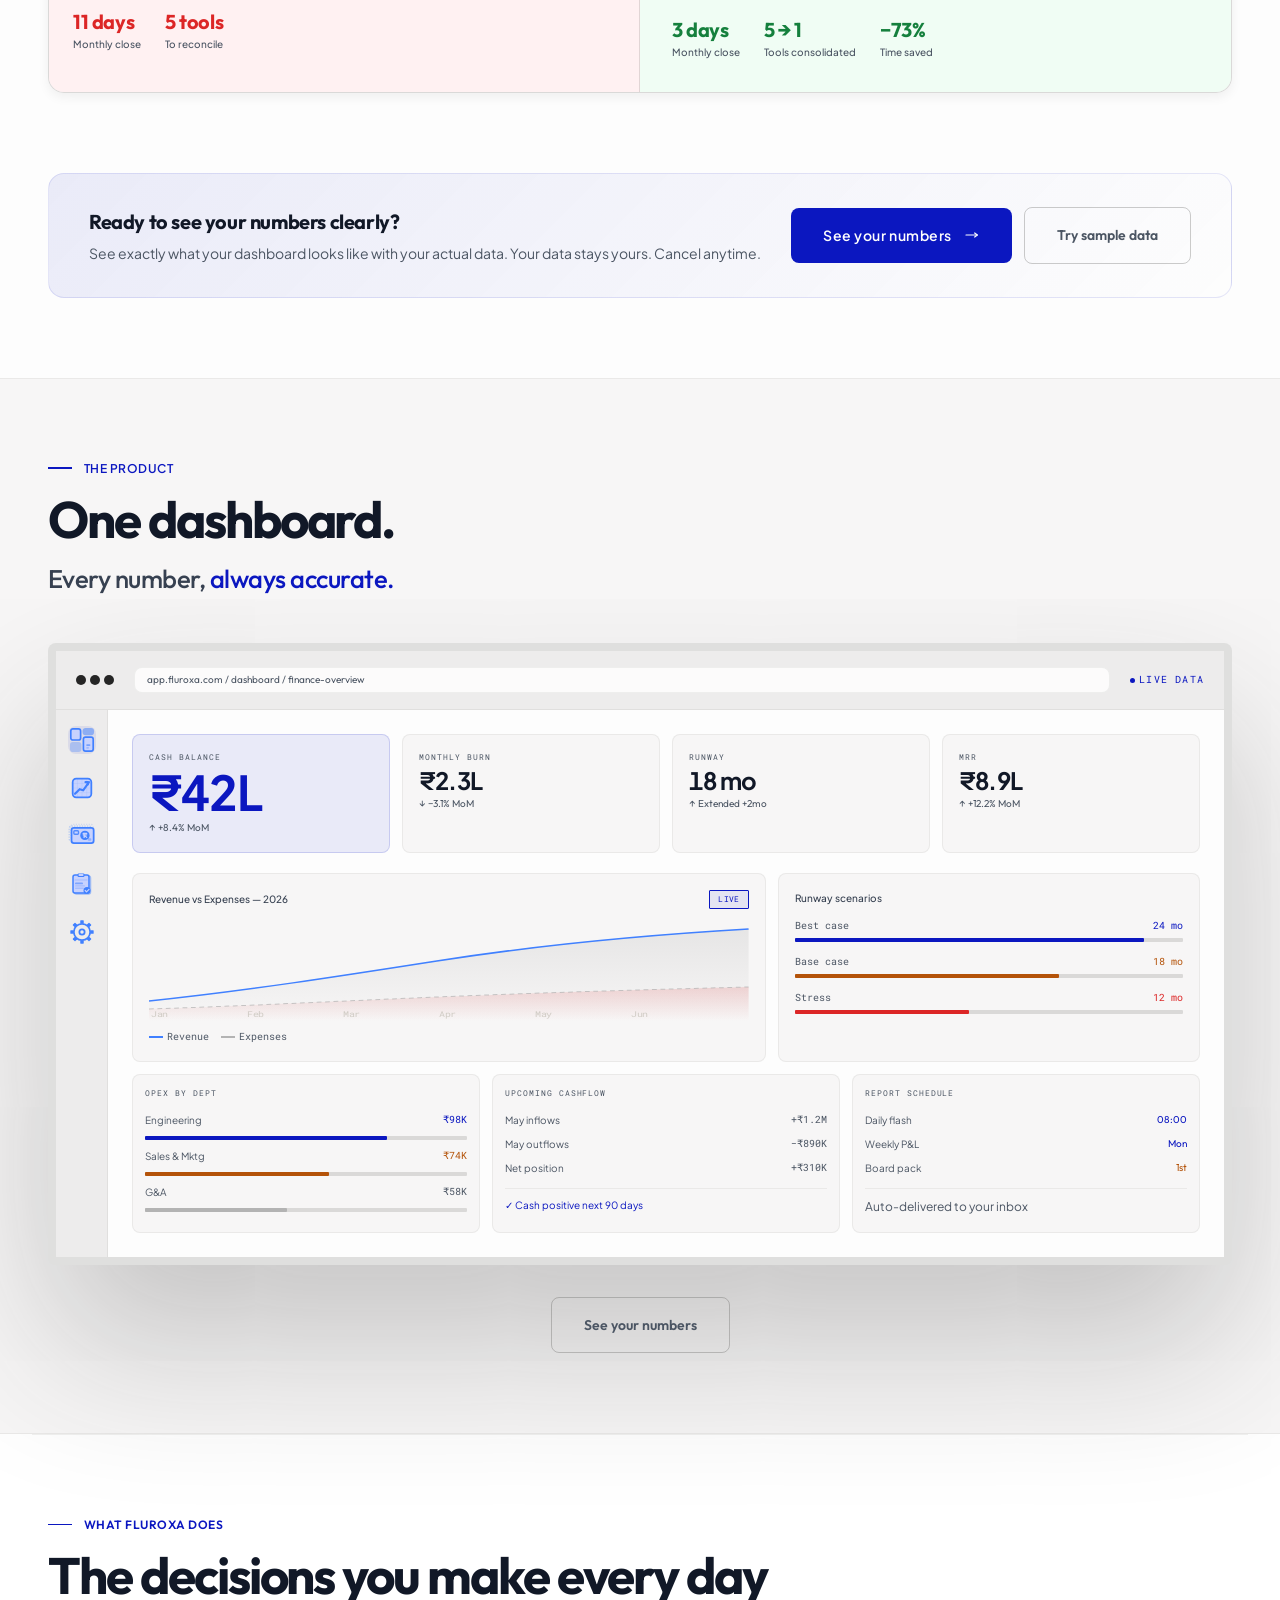
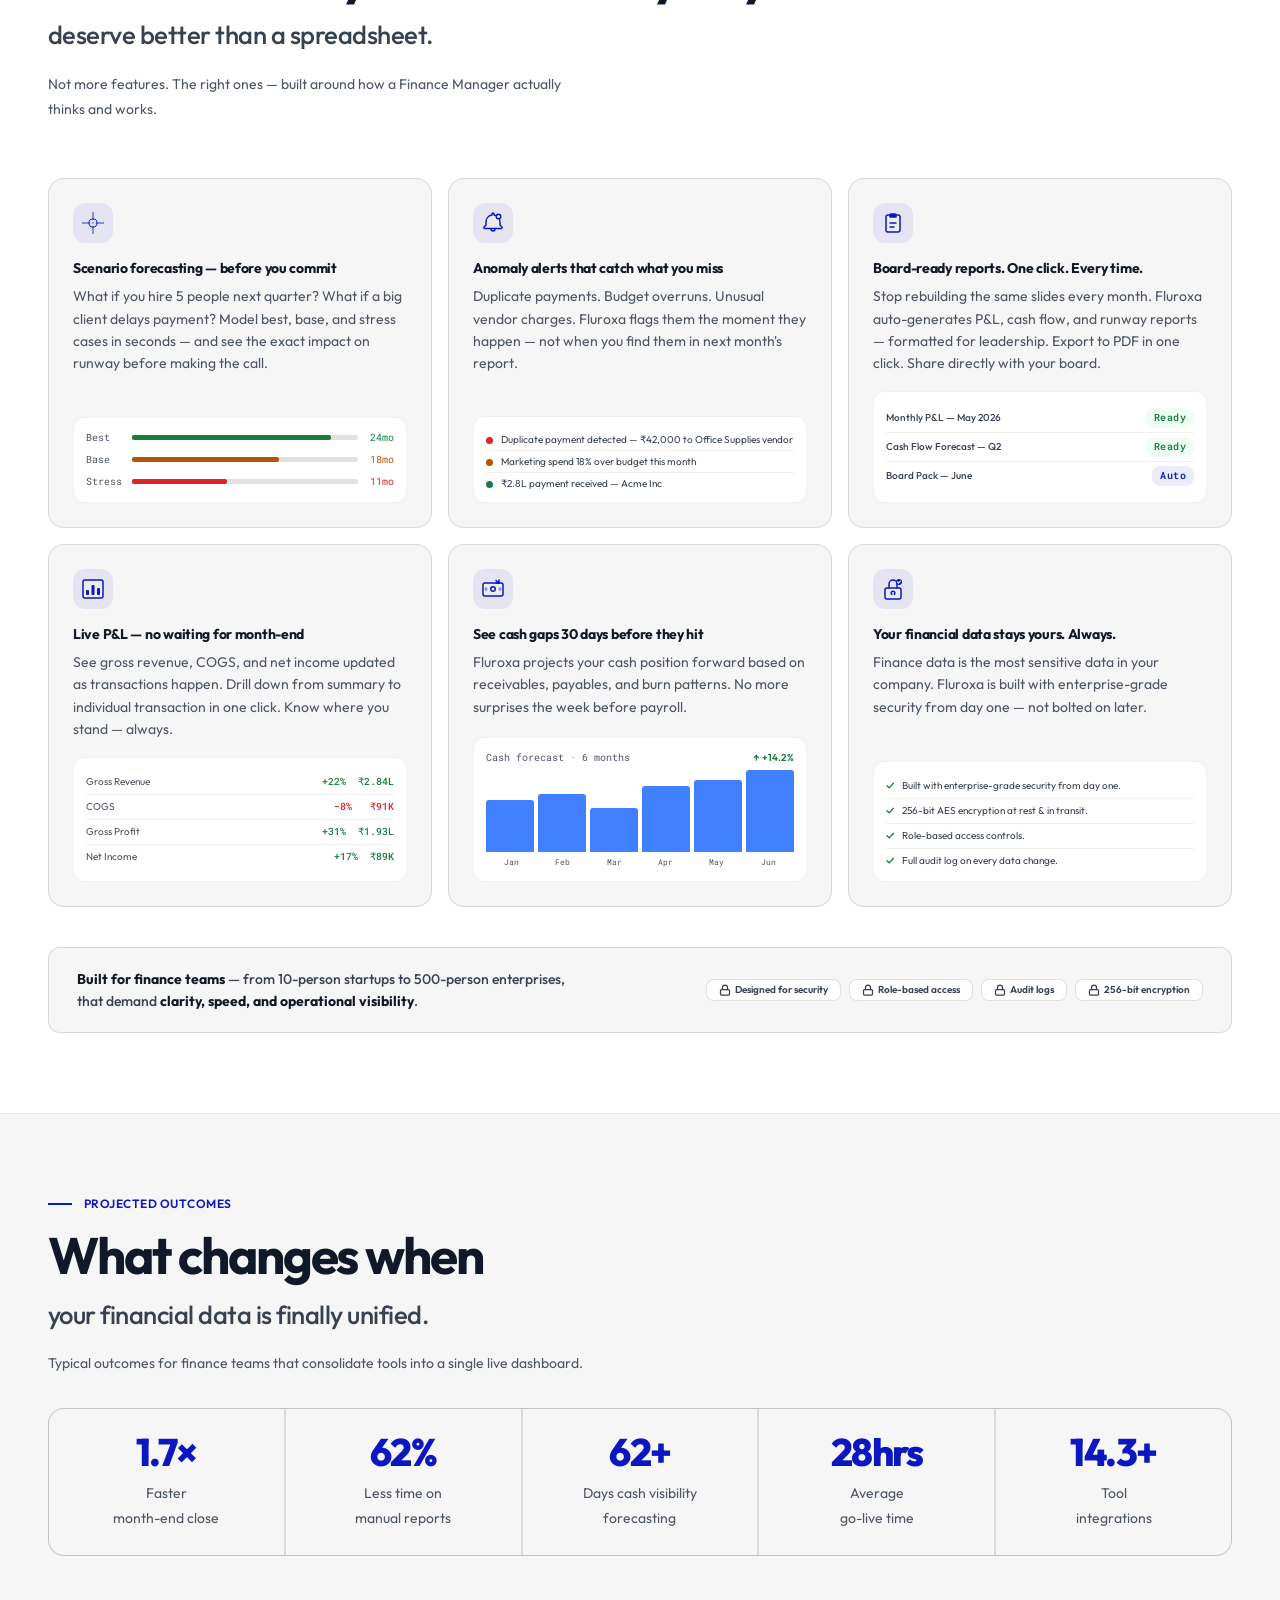
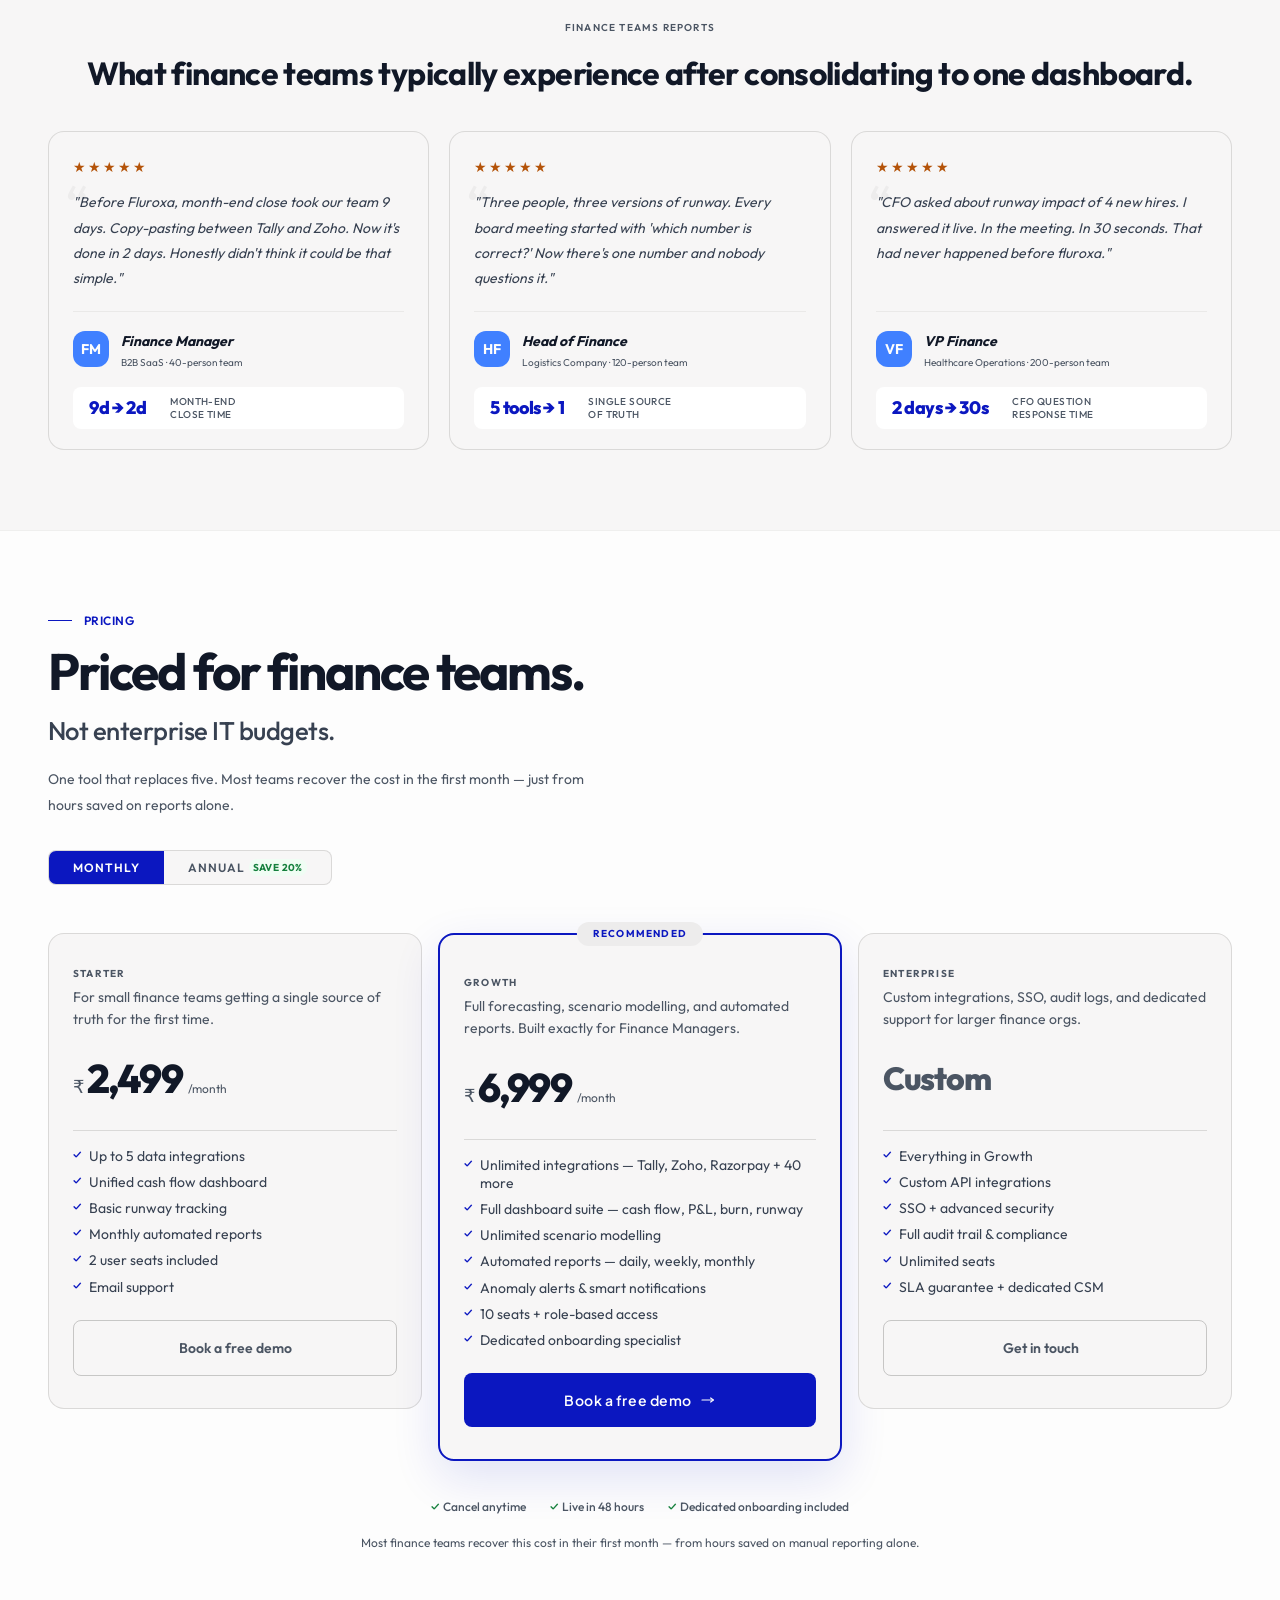
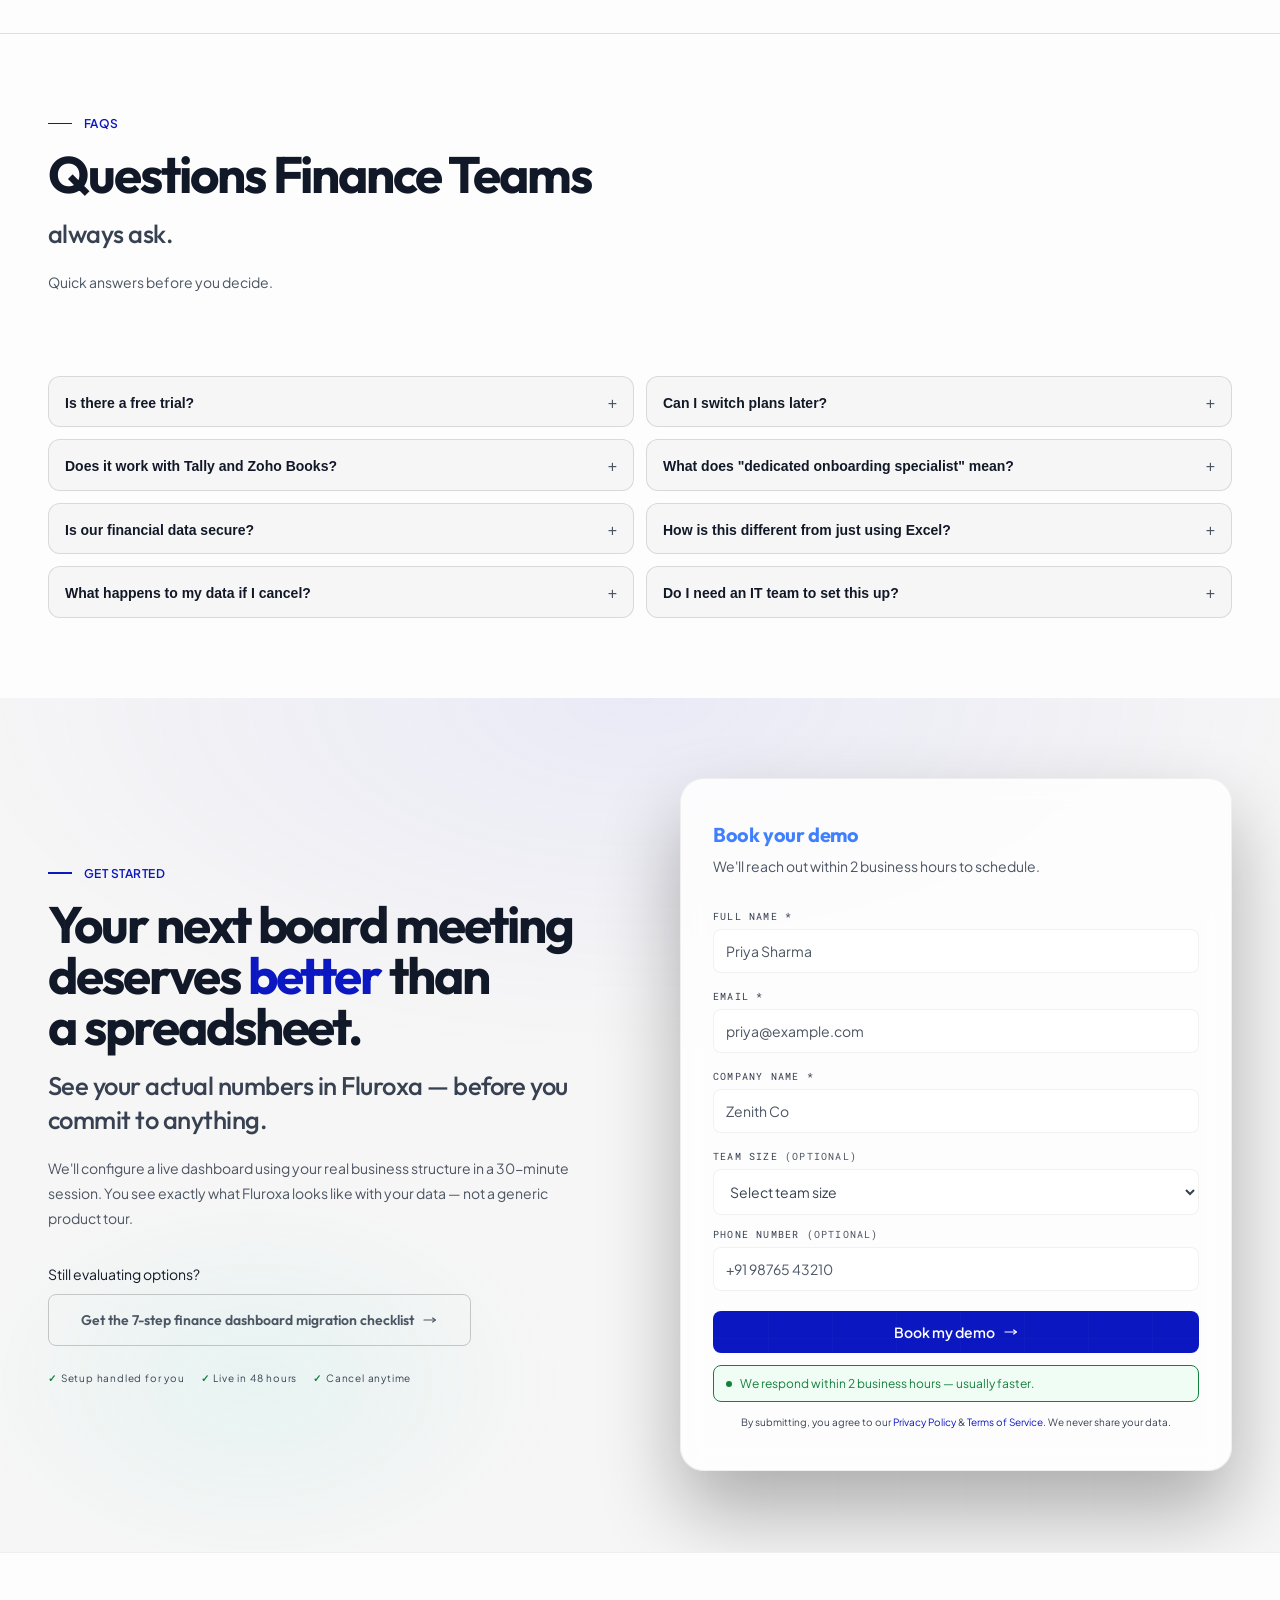
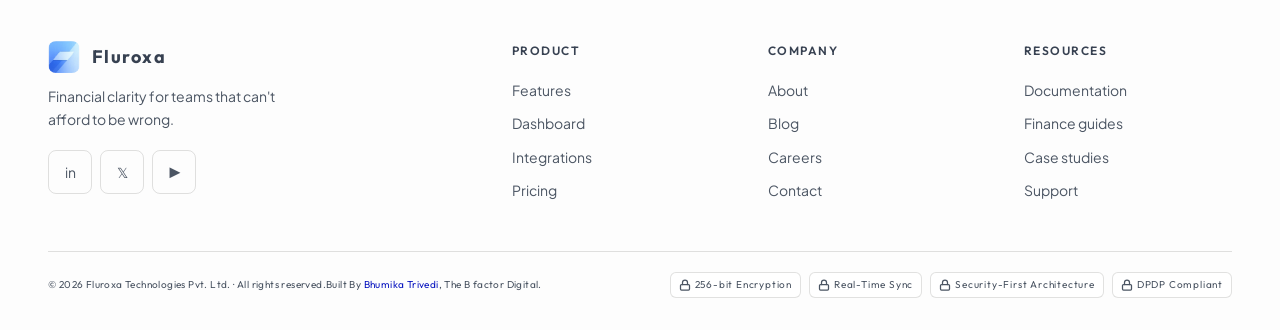
==== commit 25ad4ab5: "Add files via upload" ====
--- a/index.html
+++ b/index.html
@@ -69,14 +69,14 @@
       />
     </noscript>
 
-    <link rel="stylesheet" href="style.css" />
+    <link rel="stylesheet" href="style.min.css" />
     <link
       rel="preload"
       href="images/icons.svg"
       as="image"
       type="image/svg+xml"
     />
-    <script src="script.js" defer></script>
+    <script src="script.min.js" defer></script>
   </head>
   <body>
     <a class="skip-link" href="#main-content">Skip to main content</a>
@@ -92,7 +92,7 @@
                   src="images/logo.webp"
                   alt="Fluroxa logo"
                   width="42"
-                  height="42"
+                  height="38"
                   fetchpriority="high"
                 />
               </picture>
@@ -109,7 +109,7 @@
               <span></span>
               <span></span>
             </button>
-            <div class="nav-menu" id="navMenu" aria-hidden="true">
+            <div class="nav-menu" id="navMenu">
               <ul class="nav-center">
                 <li><a href="#features">Features</a></li>
                 <li><a href="#pricing">Pricing</a></li>
@@ -2332,7 +2332,7 @@
                       src="images/logo.webp"
                       alt="Fluroxa logo"
                       width="32"
-                      height="32"
+                      height="29"
                       fetchpriority="high"
                     />
                   </picture>
--- a/style.min.css
+++ b/style.min.css
@@ -0,0 +1,6 @@
+:root{--font-display:"Outfit",sans-serif;--font-ui:"Plus Jakarta Sans",sans-serif;--font-data:"Roboto Mono",monospace;--fs-x-micro:0.5rem;--fs-micro:0.625rem;--fs-caption:0.75rem;--fs-label:0.875rem;--fs-body-sm:1rem;--fs-body-md:1.125rem;--fs-body-lg:1.25rem;--fs-title-sm:1.5rem;--fs-title-md:2rem;--fs-title-lg:2.5rem;--fs-display-sm:3rem;--fs-display-md:3.5rem;--fw-regular:400;--fw-medium:500;--fw-semibold:600;--fw-bold:700;--ls-tight:-0.04em;--ls-normal:-0.02em;--ls-none:0;--ls-wide:0.04em;--ls-wider:0.08em;--ls-eyebrow:0.12em;--lh-flat:1;--lh-heading:1.2;--lh-title:1.3;--lh-body:1.6;--lh-relaxed:1.8;--sp-2:0.125rem;--sp-4:0.25rem;--sp-8:0.5rem;--sp-12:0.75rem;--sp-16:1rem;--sp-20:1.25rem;--sp-24:1.5rem;--sp-32:2rem;--sp-40:2.5rem;--sp-48:3rem;--sp-56:3.5rem;--sp-60:3.75rem;--sp-64:4rem;--sp-80:5rem;--sp-96:6rem;--sp-120:7.5rem;--sp-160:10rem;--radius-xs:0.375rem;--radius-sm:0.5rem;--radius-md:0.75rem;--radius-lg:1rem;--radius-xl:1.5rem;--radius-pill:999px;--shadow-sm:0 4px 12px rgba(0, 0, 0, 0.06);--shadow-md:0 12px 32px rgba(0, 0, 0, 0.1);--shadow-lg:0 24px 64px rgba(0, 0, 0, 0.14);--ease-standard:cubic-bezier(0.4, 0, 0.2, 1);--ease-spring:cubic-bezier(
+    0.34,
+    1.56,
+    0.64,
+    1
+  );--ease-out:cubic-bezier(0.16, 1, 0.3, 1);--ease-pulse:ease-in-out;--dur-dot-expand:0.4s;--dur-dot-pulse:2.5s;--dur-fast:150ms;--dur-normal:250ms;--dur-slow:400ms;--dur-chart:1.6s;--dur-med:300ms;--surface-page:#fdfdfd;--surface-card:#f7f6f6;--surface-elevated:#ffffff;--surface-glass:rgba(255, 255, 255, 0.8);--surface-tag:#edecec;--surface-dark:#252525;--text-primary:#111827;--text-secondary:#374151;--text-muted:#4b5563;--text-inverse:#fdfdfd;--text-faint:rgba(184, 180, 168, 0.6);--border-btn:rgba(58, 56, 52, 0.25);--border-primary:rgba(58, 56, 52, 0.15);--border-subtle:rgba(58, 56, 52, 0.07);--accent-primary:#0b17c0;--accent-primary-hover:#0f34ac;--accent-data:#4080ff;--chart-primary:#4080ff;--chart-secondary:#b3b3b3;--status-success:#15803d;--status-warning:#b45309;--status-danger:#dc2626;--status-success-soft:#f0fdf4;--status-warning-soft:#fffbeb;--status-danger-soft:#fff1f2;--shadow-brand:rgba(11, 23, 192, 0.12);--surface-highlight:rgba(11, 23, 192, 0.08)}.cl-red-data{color:var(--status-danger)}.cl-gray{color:var(--text-muted)}.cl-green{color:var(--status-success)}.cl-amber{color:var(--status-warning)}.cl-blue{color:var(--accent-primary)}.bg-green,.bg-green-dim{background:var(--status-success)}.bg-amber,.bg-amber-dim{background:var(--status-warning)}.bg-red-data{background:var(--status-danger)}.bg-blue-c-data{background:var(--chart-primary)}.bg-dark{background:var(--surface-dark)}.bg-blue-data{background:var(--chart-primary)}.ft-10{font-size:var(--fs-micro)}.icon{flex-shrink:0;stroke:currentColor;fill:none}.icon-sm-1{width:12px;height:12px}.icon-sm{width:16px;height:16px}.icon-md{width:24px;height:24px}.icon-lg-1{width:64px;height:64px}.icon-lg-2{width:100px;height:100px}.icon use{pointer-events:none}.spec-icon{width:64px;height:64px;flex-shrink:0}.fc-icon .spec-icon{width:24px;height:24px}a:focus-visible,button:focus-visible,input:focus-visible,select:focus-visible,textarea:focus-visible{outline:3px solid var(--accent-primary);outline-offset:3px;border-radius:var(--radius-sm)}img,svg{display:block;max-width:100%}h1,h2,h3,h4,p{margin:0}*,::after,::before{box-sizing:border-box;margin:0;padding:0}html{scroll-behavior:smooth}li,ul{list-style:none}a{text-decoration:none}body{background:var(--surface-page);color:var(--text-primary);font-family:var(--font-ui);font-size:var(--fs-body-sm);line-height:var(--lh-body)}.container{max-width:1320px;margin:0 auto;padding:0 var(--sp-32);pointer-events:auto}fieldset{border:none}.skip-link{position:absolute;top:-60px;left:50%;transform:translateX(-50%);background:var(--accent-primary);color:var(--text-inverse);padding:var(--sp-2) var(--sp-8);border-radius:0 0 var(--radius-sm) var(--radius-sm);font-size:var(--fs-caption);font-weight:var(--fw-semibold);z-index:9999;text-decoration:none;box-shadow:var(--shadow-sm);opacity:0;transition:top var(--dur-normal) var(--ease-standard),opacity var(--dur-normal) var(--ease-standard)}.skip-link:focus{top:var(--sp-8);opacity:1;transform:translateX(-50%);outline:3px solid rgba(11,23,192,.25);outline-offset:3px}#main-content,div[id]:target,section[id]{scroll-margin-top:90px}#lead-form{scroll-margin-top:88px}.hide{position:absolute;opacity:0;height:0;overflow:hidden;pointer-events:none}#scrollToTop{position:fixed;bottom:10px;right:10px;background:var(--accent-primary);color:var(--text-inverse);z-index:1000;padding:var(--sp-12);box-shadow:0 4px 14px rgba(0,0,0,.15);border:none;border-radius:var(--radius-sm);cursor:pointer;transition:opacity .3s ease,visibility .3s ease}.hidden-btn{opacity:0;visibility:hidden}.show-btn{opacity:1;visibility:visible}.nav-wrapper{position:fixed;top:var(--sp-16);left:0;right:0;z-index:100;backdrop-filter:none;-webkit-backdrop-filter:none;box-shadow:none;border-bottom:none;transition:all var(--dur-slow) var(--ease-standard)}.nav-wrapper.scrolled{top:0;background:rgba(255,255,255,.77);backdrop-filter:blur(4px);-webkit-backdrop-filter:blur(4px);box-shadow:0 1px 0 var(--border-primary);border-bottom:1px solid var(--border-primary);transition:all var(--dur-slow) var(--ease-standard)}.nav-wrapper.scrolled nav{background:0 0;box-shadow:none}nav{width:100%;height:68px;display:flex;align-items:center;justify-content:space-between;padding:0 var(--sp-12);background:var(--surface-glass);border:none;border-radius:var(--radius-lg);box-shadow:0 4px 20px rgba(0,0,0,.08);transition:all var(--dur-slow) var(--ease-standard)}.nav-logo{position:relative;display:flex;align-items:center;gap:var(--sp-8);font-family:var(--font-display);font-size:var(--fs-title-sm);font-weight:var(--fw-bold);letter-spacing:var(--ls-wider);color:var(--text-secondary);text-decoration:none;flex-shrink:0;min-width:fit-content}.nav-logo span{color:var(--text-primary)}.nav-logo-icon{width:42px;height:42px;border-radius:var(--radius-md);box-shadow:0 10px 30px rgba(11,23,192,.16)}.nav-inner{width:100%;display:flex;align-items:center;justify-content:space-between}.nav-menu{display:flex;align-items:center;justify-content:space-between;gap:var(--sp-16);flex:1}.nav-center{display:flex;align-items:center;justify-content:center;gap:var(--sp-32);flex:1}.nav-center a{position:relative;font-size:var(--fs-caption);font-weight:var(--fw-medium);color:var(--text-muted);text-decoration:none;text-transform:uppercase;letter-spacing:var(--ls-wide);transition:color var(--dur-normal) var(--ease-standard),transform var(--dur-normal) var(--ease-standard)}.nav-center a::after{content:"";position:absolute;left:0;bottom:-4px;width:0;height:2px;background:var(--accent-primary);transition:width var(--dur-fast) var(--ease-out)}.nav-center a:hover{color:var(--text-primary);transform:translateY(-1px)}.nav-center a:hover::after{width:100%}.nav-center a:active{color:var(--accent-primary)}.nav-center a.active::after{width:100%}.nav-toggle{width:42px;height:42px;display:none;align-items:center;justify-content:center;flex-direction:column;gap:var(--sp-4);padding:0;border:none;background:0 0;cursor:pointer}.nav-toggle span{display:block;width:22px;height:2px;border-radius:var(--radius-pill);background:var(--text-primary);transition:transform .3s var(--ease-standard),opacity .3s var(--ease-standard)}.nav-toggle.open span:first-child{transform:translateY(4px) rotate(45deg)}.nav-toggle.open span:nth-child(2){opacity:0}.nav-toggle.open span:nth-child(3){transform:translateY(-8px) rotate(-45deg)}.nav-cta{position:relative;display:inline-flex;align-items:center;justify-content:center;gap:var(--sp-12);overflow:hidden;padding:var(--sp-12) var(--sp-24);border-radius:var(--radius-sm);background:linear-gradient(135deg,var(--accent-primary),var(--accent-data));color:var(--text-inverse);border:none;box-shadow:0 4px 14px var(--shadow-brand);font-family:var(--font-ui);font-size:var(--fs-caption);font-weight:var(--fw-semibold);letter-spacing:var(--ls-wide);text-transform:uppercase;text-decoration:none;transition:transform .28s var(--ease-spring),box-shadow .28s var(--ease-standard),color var(--dur-normal) var(--ease-standard)}.nav-cta:hover{transform:translateY(-2px);box-shadow:0 8px 24px var(--shadow-brand);color:var(--text-inverse)}.nav-cta span{position:relative;z-index:1}.herosec{background:linear-gradient(90deg,var(--surface-elevated) 0,var(--surface-card) 100%)}.hero{display:grid;grid-template-columns:1fr 1fr;position:relative;align-items:start}.hero-left{position:relative;z-index:2;display:flex;flex-direction:column;justify-content:flex-start;padding:var(--sp-160) var(--sp-16) var(--sp-80) var(--sp-16);border-right:none}.hero-counter{width:fit-content;display:inline-flex;align-items:center;gap:var(--sp-12);padding:var(--sp-4) var(--sp-12);background:var(--surface-tag);border-radius:var(--radius-sm);font-family:var(--font-display);font-size:var(--fs-micro);letter-spacing:var(--ls-eyebrow);color:var(--text-secondary)}.hero-counter::before{content:"";display:block;width:20px;height:1px;background:var(--text-secondary)}.hero-h1{margin-top:var(--sp-32);margin-bottom:var(--sp-32);font-family:var(--font-display);font-size:clamp(3.2rem, 4.5vw, 5rem);font-weight:800;line-height:var(--lh-flat);letter-spacing:-.03em;color:var(--text-primary);animation:lineReveal 1s var(--ease-out) both}@keyframes lineReveal{from{opacity:.01;transform:translateY(110%)}to{opacity:1;transform:translateY(0)}}@keyframes fadeIn{from{opacity:0;transform:translateY(10px)}to{opacity:1;transform:translateY(0)}}.hero-sub{max-width:400px;margin-bottom:var(--sp-32);font-size:var(--fs-body-sm);font-weight:300;line-height:var(--lh-relaxed);color:var(--text-muted);animation:fadeIn 1s .5s both}.hero-integrations{margin-bottom:var(--sp-32);margin-top:var(--sp-32);animation:fadeIn 1s .6s both}.hero-integrations .integrations-label{margin-bottom:var(--sp-12)}.integrations-label{font-weight:var(--fw-semibold);font-size:var(--fs-caption);text-transform:uppercase;letter-spacing:var(--ls-wide)}.integration-dot{display:block;width:8px;height:8px;border-radius:50%;flex-shrink:0}.integrations-list li:first-child .integration-dot{background:#1b4f9b}.integrations-list li:nth-child(2) .integration-dot{background:#e42527}.integrations-list li:nth-child(3) .integration-dot{background:#2ca01c}.integrations-list li:nth-child(4) .integration-dot{background:#528ff0}.integrations-list li:nth-child(5) .integration-dot{background:var(--text-muted)}.integrations-label{display:block;margin-bottom:var(--sp-8);font-size:var(--fs-label);font-weight:var(--fw-regular);color:var(--text-secondary)}.integrations-list{display:flex;align-items:center;flex-wrap:wrap;gap:var(--sp-16)}.integration-item{display:flex;align-items:center;gap:var(--sp-4);padding:var(--sp-4) var(--sp-8);background:var(--surface-card);border:1px solid var(--border-primary);border-radius:var(--radius-sm);font-size:var(--fs-label);color:var(--text-muted)}.hero-trust-line{display:inline-flex;align-items:center;padding:0 var(--sp-12);margin-bottom:var(--sp-32);font-size:clamp(var(--fs-caption), 1vw, var(--fs-label));font-weight:var(--fw-medium);line-height:var(--lh-title);letter-spacing:var(--ls-normal);color:var(--text-secondary);max-width:fit-content;border:none;background:0 0;padding-left:var(--sp-12);border-left:2px solid var(--accent-primary);border-radius:0}.hero-cta-row{display:flex;align-items:flex-start;gap:var(--sp-24);animation:fadeIn 1s .7s both}.trust-bar{display:flex;align-items:flex-start;justify-content:flex-start;flex-wrap:wrap;gap:var(--sp-24);margin-top:var(--sp-16)}.hero-right{position:sticky;top:88px;align-self:start;padding:var(--sp-96) var(--sp-16) var(--sp-80) var(--sp-40);display:flex;align-items:flex-end;justify-content:flex-start;flex-direction:column;justify-content:center}.fr-root{position:relative;width:100%;margin-left:0;padding:var(--sp-8) var(--sp-8) var(--sp-24);display:flex;justify-content:flex-end;font-family:var(--font-ui)}.fr-card{padding:var(--sp-12);background:var(--surface-elevated);border-radius:var(--radius-lg);box-shadow:0 1px 3px rgba(0,0,0,.06),0 8px 24px rgba(0,0,0,.07),0 24px 48px rgba(0,0,0,.05);animation:cardUp .7s var(--ease-out) both;width:100%;max-width:480px;position:relative}.fr-card-inner{padding:var(--sp-12) var(--sp-20);background:var(--surface-card);border-radius:var(--radius-lg)}@keyframes cardUp{from{opacity:0;transform:translateY(24px)}to{opacity:1;transform:translateY(0)}}.fr-header{display:flex;align-items:center;justify-content:space-between;padding:var(--sp-16) 0}.fr-header-title{font-size:var(--fs-label);font-weight:var(--fw-semibold);letter-spacing:var(--ls-normal);color:var(--text-primary)}.fr-runway{padding:var(--sp-12) 0}.fr-runway-label{margin-bottom:var(--sp-2);font-size:var(--fs-micro);font-weight:var(--fw-medium);letter-spacing:var(--ls-wide);text-transform:uppercase;color:var(--text-secondary)}.fr-runway-val{display:flex;align-items:baseline;line-height:var(--lh-flat)}.fr-runway-num{font-family:var(--font-display);font-size:var(--fs-display-sm);font-weight:var(--fw-bold);letter-spacing:var(--ls-tight);color:var(--text-primary);animation:countUp 1s ease-out .4s both}.fr-runway-unit{margin-left:var(--sp-4);margin-bottom:var(--sp-4);font-family:var(--font-display);font-size:var(--fs-title-sm);font-weight:var(--fw-semibold);color:var(--chart-primary)}.fr-runway-sub{display:flex;align-items:center;gap:var(--sp-4);margin-top:var(--sp-2);font-size:var(--fs-caption);color:var(--text-muted)}.fr-live-dot{width:6px;height:6px;flex-shrink:0;border-radius:50%;background:var(--status-success);animation:livePulse 2s ease-in-out infinite}@keyframes countUp{from{opacity:0;transform:translateY(8px)}to{opacity:1;transform:translateY(0)}}@keyframes livePulse{0%,100%{opacity:1}50%{opacity:.3}}.fr-chart-wrap{display:flex;flex-direction:column;padding:var(--sp-12) 0}.fr-chart-legend{display:flex;gap:var(--sp-12);z-index:4}.fr-legend-item{display:flex;align-items:center;gap:var(--sp-4);font-size:var(--fs-micro);color:var(--text-secondary)}.fr-legend-line{width:16px;height:2px;border-radius:1px}.fr-legend-dashed{width:16px;height:2px;background:repeating-linear-gradient(90deg,var(--chart-secondary) 0,var(--chart-secondary) 4px,transparent 4px,transparent 7px)}.fr-chart-svg{width:100%;height:110px;display:block;overflow:visible;margin-top:var(--sp-20)}.fr-stats{display:grid;grid-template-columns:1fr;gap:var(--sp-8);margin:var(--sp-32) 0 var(--sp-12);text-align:center}.fr-stat{display:flex;flex-direction:row;justify-content:space-between;padding:var(--sp-12) var(--sp-16);background:var(--surface-card);border:1px solid var(--border-primary);border-radius:var(--radius-md);transition:background var(--dur-fast) var(--ease-standard)}.fr-stat:hover{background:var(--surface-page)}.fr-stat-label{margin-bottom:var(--sp-4);font-size:var(--fs-micro);font-weight:var(--fw-medium);color:var(--text-secondary)}.fr-stat-val{font-family:var(--font-ui);font-size:var(--fs-label);font-weight:var(--fw-bold);line-height:var(--lh-flat);letter-spacing:var(--ls-tight)}.fr-stat-sub{margin-top:var(--sp-2);font-size:var(--fs-micro);font-weight:var(--fw-medium)}.logo-reveal{background:linear-gradient(185deg,transparent 0,var(--surface-card));border-top:1px solid var(--border-subtle)}.logo-strip{width:100%;padding:var(--sp-64) var(--sp-32);display:flex;flex-direction:column;align-items:center;gap:var(--sp-32)}.ls-label{font-size:var(--fs-label);font-weight:var(--fw-medium);color:var(--text-muted);text-align:center;letter-spacing:var(--ls-wide);max-width:500px}.ls-logos{display:flex;align-items:center;justify-content:center;flex-wrap:wrap;gap:var(--sp-48)}.ls-logo{text-transform:uppercase;cursor:pointer;padding:var(--sp-8) var(--sp-20);background:var(--surface-card);border:1px solid var(--border-subtle);border-radius:var(--radius-sm);font-size:var(--fs-label);font-weight:var(--fw-semibold);letter-spacing:.5px;color:var(--text-muted);transition:color var(--dur-normal) var(--ease-standard)}.ls-logo:hover{color:var(--accent-primary)}.btn-primary{display:inline-flex;align-items:center;gap:var(--sp-12);padding:var(--sp-16) var(--sp-32);background:var(--accent-primary);color:var(--text-inverse);border-radius:var(--radius-sm);font-family:var(--font-ui);font-size:var(--fs-label);font-weight:var(--fw-semibold);letter-spacing:var(--ls-wide);text-decoration:none;border:none;cursor:pointer;transition:transform var(--dur-normal) var(--ease-spring),background var(--dur-normal) var(--ease-standard),box-shadow var(--dur-normal) var(--ease-standard)}.btn-primary:hover{background:var(--accent-primary-hover);transform:translateY(-2px);box-shadow:0 8px 30px var(--shadow-brand)}.btn-ghost{display:inline-flex;align-items:center;gap:var(--sp-8);background:0 0;color:var(--text-muted);padding:var(--sp-16) var(--sp-32);border-radius:var(--radius-sm);font-size:var(--fs-label);font-weight:var(--fw-semibold);text-decoration:none;border:1.5px solid var(--border-btn);transition:border-color var(--dur-normal) var(--ease-standard),background var(--dur-normal) var(--ease-standard);font-family:var(--font-display);cursor:pointer}.btn-ghost:hover{border-color:rgba(11,23,192,.2);background:var(--surface-highlight);color:var(--text-secondary)}.sec-eyebrow{display:flex;align-items:center;gap:var(--sp-12);font-size:var(--fs-caption);font-weight:var(--fw-semibold);letter-spacing:var(--ls-wide);text-transform:uppercase;color:var(--accent-primary);margin-bottom:var(--sp-16)}.sec-eyebrow::before{content:"";display:block;width:24px;height:1.5px;background:var(--accent-primary)}.sec-headline{font-family:var(--font-display);font-size:clamp(2.4rem, 4vw, 3.2rem);font-weight:var(--fw-bold);color:var(--text-primary);line-height:var(--lh-flat);letter-spacing:var(--ls-tight);margin-bottom:var(--sp-20)}.sec-subline{display:block;margin-top:17px;font-family:var(--font-display);font-size:.5em;font-style:normal;font-weight:var(--fw-medium);color:var(--text-secondary);letter-spacing:var(--ls-normal);line-height:var(--lh-title)}.sec-sub{max-width:280px;margin-bottom:var(--sp-32);font-size:var(--fs-label);font-weight:var(--fw-regular);color:var(--text-muted);line-height:var(--lh-relaxed)}.wrapperdash{padding:var(--sp-80) var(--sp-16)}.wrapperdash-md{padding:var(--sp-40) var(--sp-16) var(--sp-80)}.pain-cards{background:var(--surface-page)}.ps-layout{display:grid;grid-template-columns:minmax(260px,340px) 1fr;gap:var(--sp-64);align-items:start;padding:var(--sp-80) var(--sp-16) var(--sp-64)}.ps-stat{display:inline-flex;flex-direction:column;padding:var(--sp-16) var(--sp-20);background:var(--surface-card);border:1px solid var(--border-primary);border-radius:var(--radius-md);box-shadow:var(--shadow-sm)}.ps-stat-num{font-family:var(--font-display);font-size:var(--fs-title-md);font-weight:var(--fw-bold);color:var(--accent-primary-hover);letter-spacing:var(--ls-tight);line-height:var(--lh-flat)}.ps-stat-label{margin-top:var(--sp-4);font-size:var(--fs-micro);font-weight:var(--fw-medium);color:var(--text-muted)}.ps-grid{display:grid;grid-template-columns:1fr 1fr;gap:var(--sp-16)}.pain-card{position:relative;overflow:hidden;cursor:default;padding:var(--sp-32) var(--sp-24) var(--sp-24);background:var(--surface-card);border:1px solid var(--border-primary);border-radius:var(--radius-lg);transition:box-shadow var(--dur-normal) var(--ease-standard),border-color var(--dur-normal) var(--ease-standard),transform var(--dur-normal) var(--ease-out)}.pain-card:hover{box-shadow:var(--shadow-md);border-color:var(--border-primary);transform:translateY(-3px);background:var(--surface-page)}.pain-card:last-child{border-color:var(--accent-data);background:var(--surface-highlight)}.pain-card:last-child:hover{background:var(--surface-page)}.pain-card::before{content:"";position:absolute;inset:0 0 auto 0;height:3px;background:var(--chart-primary);transition:background var(--dur-slow) var(--ease-standard)}.pain-card:hover::before{background:var(--accent-primary-hover)}.pc-tag{display:inline-flex;align-items:center;gap:var(--sp-4);margin-bottom:var(--sp-16);font-size:var(--fs-micro);font-weight:var(--fw-semibold);letter-spacing:var(--ls-eyebrow);text-transform:uppercase;color:var(--text-muted)}.pc-tag::before{display:none;content:"";flex-shrink:0;width:6px;height:6px;border-radius:50%;background:var(--status-danger)}.pc-icon{display:block;margin-bottom:var(--sp-12);font-size:var(--fs-title-sm);line-height:var(--lh-flat)}.pc-h{margin-bottom:var(--sp-8);font-size:var(--fs-label);font-weight:var(--fw-bold);line-height:var(--lh-title);letter-spacing:var(--ls-normal);text-transform:uppercase;color:var(--text-primary)}.pc-b{margin-bottom:var(--sp-16);font-size:var(--fs-label);line-height:var(--lh-body);color:var(--text-muted)}.pc-res{display:flex;align-items:center;gap:var(--sp-4);padding:var(--sp-4) var(--sp-8);font-size:var(--fs-label);font-weight:var(--fw-bold);letter-spacing:var(--ls-wide);color:var(--status-success);border:1px solid var(--border-subtle);background:#eafbf0;border-radius:var(--radius-sm);margin-top:var(--sp-12)}.pc-res::before{content:"→";font-size:var(--fs-micro)}.bk-cta{display:flex;align-items:center;gap:var(--sp-12);padding:var(--sp-16) var(--sp-32);color:var(--text-secondary);font-family:var(--font-ui);font-size:var(--fs-label);font-weight:var(--fw-semibold);letter-spacing:var(--ls-wide);transition:transform var(--dur-normal) var(--ease-spring),background var(--dur-normal) var(--ease-standard),box-shadow var(--dur-normal) var(--ease-standard)}.intent-capture{display:flex;align-items:center;justify-content:center;flex-direction:column;gap:var(--sp-12);padding:var(--sp-32) var(--sp-24);background:var(--surface-card);border:1px solid var(--border-primary);border-radius:var(--radius-lg)}.intent-capture p{display:block;font-family:var(--font-display);font-size:1.5em;font-style:normal;font-weight:var(--fw-medium);color:var(--text-secondary);letter-spacing:var(--ls-normal);line-height:var(--lh-title)}.story-bar{background:var(--surface-card);border:1px solid var(--border-primary);border-radius:var(--radius-lg);overflow:hidden;box-shadow:var(--shadow-sm);display:grid;grid-template-columns:1fr 1fr;align-items:stretch}.story-before{padding:var(--sp-24) var(--sp-24);background:var(--status-danger-soft);border-right:1px solid var(--border-primary)}.story-after{padding:var(--sp-32);background:var(--status-success-soft)}.story-tag{font-size:var(--fs-micro);font-weight:var(--fw-bold);letter-spacing:var(--ls-eyebrow);text-transform:uppercase;margin-bottom:var(--sp-12)}.story-tag.before-tag{color:var(--status-danger)}.story-tag.after-tag{color:var(--status-success)}.story-text{font-size:var(--fs-label);color:var(--text-secondary);line-height:var(--lh-body);margin-bottom:var(--sp-16)}.story-text strong{color:var(--text-primary);font-weight:var(--fw-semibold)}.story-metrics{display:flex;gap:var(--sp-24)}.sm-val{font-family:var(--font-display);font-size:var(--fs-body-lg);font-weight:var(--fw-bold);letter-spacing:var(--ls-normal);line-height:var(--lh-flat);margin-bottom:var(--sp-4)}.sm-label{font-size:var(--fs-micro);color:var(--text-muted);font-weight:var(--fw-medium)}.story-before .sm-val{color:var(--status-danger)}.story-after .sm-val{color:var(--status-success)}.no-w-md{max-width:540px}.hiw{font-family:var(--font-display);background:var(--surface-page);padding:var(--sp-80) var(--sp-16);border-top:1px solid var(--border-subtle)}.hiw-layout{display:grid;grid-template-columns:1fr 1fr;gap:var(--sp-56);align-items:start}.hiw-left{position:sticky;top:var(--sp-120);align-self:start}.terminal{background:var(--surface-page);border-radius:var(--radius-md);box-shadow:0 4px 6px rgba(0,0,0,.07),0 20px 40px rgba(0,0,0,.15),0 0 0 1px rgba(255,255,255,.05)}.term-bar{background:var(--text-primary);padding:var(--sp-12) var(--sp-16);border-radius:var(--radius-md) var(--radius-md) 0 0;display:flex;align-items:center;gap:var(--sp-8);border-bottom:1px solid rgba(255,255,255,.06)}.term-dot{width:10px;height:10px;border-radius:50%}.term-title{font-family:var(--font-data);font-size:var(--fs-micro);color:var(--text-inverse);margin-left:var(--sp-8);letter-spacing:var(--ls-wide)}.term-body{padding:var(--sp-20) var(--sp-20) var(--sp-8)}.term-line{font-family:var(--font-data);font-size:var(--fs-caption);line-height:var(--lh-relaxed);margin-bottom:var(--sp-2);opacity:1;transform:none;transition:opacity .3s var(--ease-standard),transform .3s var(--ease-standard)}.js .term-line{opacity:0;transform:translateX(-4px)}.js .term-line.show{opacity:1;transform:translateX(0)}.tc1{color:var(--text-muted)}.tk{color:var(--accent-primary-hover)}.ts{color:var(--status-success)}.tp{color:var(--status-warning)}.tg{color:var(--chart-primary)}.term-cursor{display:inline-block;width:8px;height:14px;background:var(--accent-primary);vertical-align:middle;animation:blink 1s step-end infinite;margin-left:var(--sp-2)}@keyframes blink{0%,100%{opacity:1}50%{opacity:0}}.term-footer{padding:var(--sp-16) var(--sp-20);border-top:1px solid rgba(255,255,255,.06);display:flex;align-items:center;gap:var(--sp-12);margin-top:var(--sp-8)}.term-footer-text{font-size:var(--fs-caption);color:var(--text-secondary);font-family:var(--font-ui);line-height:var(--lh-body)}.term-footer-text strong{color:var(--text-primary)}.term-progress-wrap{margin:var(--sp-12) var(--sp-20) 0;background:rgba(255,255,255,.05);border-radius:var(--sp-4);height:var(--sp-4)}.term-progress-fill{height:100%;border-radius:var(--sp-4);background:linear-gradient(90deg,var(--accent-primary),var(--chart-primary));width:0%;transition:width 1.4s var(--ease-out)}.steps{display:flex;flex-direction:column;gap:0;padding-top:var(--sp-4)}.step{display:grid;grid-template-columns:52px 1fr;gap:var(--sp-20);padding:var(--sp-24);border:1px solid transparent;border-radius:var(--radius-lg);align-items:start;opacity:.6;margin-bottom:var(--sp-16);transform:translateY(16px) scale(.98);transition:opacity .5s var(--ease-standard),transform .5s var(--ease-standard),background .5s var(--ease-standard),border-color .5s var(--ease-standard);will-change:transform,opacity}.step.active{opacity:1;transform:translateY(0) scale(1);background:var(--surface-card);border-color:var(--border-primary);box-shadow:0 1px 2px rgba(0,0,0,.04),0 12px 32px rgba(0,0,0,.06)}.step.active:hover{background:var(--surface-card);border-color:var(--border-primary)}.step.active:hover .step-num{background:var(--surface-highlight);border:2px solid var(--accent-primary)!important;color:var(--accent-primary)}.step:last-child{border-bottom:none}.step-num-col{display:flex;flex-direction:column;align-items:center;gap:0}.step-num{width:48px;height:48px;border-radius:var(--radius-md);display:flex;align-items:center;justify-content:center;font-family:var(--font-display);font-size:var(--fs-label);font-weight:var(--fw-bold);flex-shrink:0;transition:all .3s var(--ease-standard)}.step-connector{width:1px;flex:1;min-height:28px;background:linear-gradient(to bottom,rgb(58 56 52 / 22%),transparent);margin-top:var(--sp-8)}.step-eyebrow{font-size:var(--fs-micro);font-weight:var(--fw-semibold);letter-spacing:var(--ls-eyebrow);text-transform:uppercase;color:var(--text-muted);margin-bottom:var(--sp-4)}.step-title{font-family:var(--font-display);font-size:var(--fs-body-md);font-weight:var(--fw-bold);color:var(--text-primary);letter-spacing:var(--ls-normal);margin-bottom:var(--sp-8);line-height:var(--lh-heading)}.step-body{font-size:var(--fs-label);color:var(--text-muted);line-height:var(--lh-body);margin-bottom:var(--sp-12)}.step-pill{display:inline-flex;align-items:center;gap:var(--sp-4);background:var(--status-success-soft);border:1px solid rgba(21,128,61,.15);color:var(--status-success);border-radius:var(--radius-sm);font-size:var(--fs-micro);font-weight:var(--fw-semibold);padding:var(--sp-4) 10px;letter-spacing:var(--ls-none)}.step-pill::before{content:"⏱";font-size:var(--fs-micro)}.step-pill.tool{background:var(--surface-highlight);border-color:var(--shadow-brand);color:var(--accent-primary-hover);margin-left:var(--sp-4)}.step-pill.tool::before{content:"🔗"}.step.active .step-num{background:var(--surface-highlight);border:2px solid var(--accent-primary);color:var(--accent-primary)}.step:not(.active) .step-num{background:var(--surface-elevated);border:1.5px solid var(--border-primary);color:var(--text-muted)}.step-num:hover{background:var(--surface-highlight);border:2px solid var(--accent-primary)!important;color:var(--accent-primary)}.hiw-cta{margin-top:var(--sp-80);background:linear-gradient(135deg,var(--surface-highlight) 0,transparent 100%);border:1px solid rgba(11,23,192,.1);border-radius:var(--radius-lg);padding:var(--sp-32) var(--sp-40);display:flex;align-items:center;justify-content:space-between;gap:var(--sp-24)}.hiw-cta-title{font-family:var(--font-display);font-size:var(--fs-body-lg);font-weight:var(--fw-bold);color:var(--text-primary);letter-spacing:var(--ls-normal);margin-bottom:var(--sp-4)}.hiw-cta-sub{font-size:var(--fs-label);color:var(--text-muted);line-height:var(--lh-body)}.hiw-cta-right{display:flex;flex-direction:column;align-items:flex-end;gap:var(--sp-12);flex-shrink:0}.btn-group{display:flex;align-items:center;gap:var(--sp-12)}.reveal{opacity:1;transform:none}.js .reveal{opacity:0;transform:translateY(16px);transition:opacity .65s ease,transform .65s ease}.js .reveal.in{opacity:1;transform:translateY(0)}.rd1{transition-delay:50ms}.rd2{transition-delay:0.15s}.rd3{transition-delay:0.25s}.rd4{transition-delay:0.35s}.rd5{transition-delay:0.45s}.rd6{transition-delay:0.55s}.db-section{background:var(--surface-card);border-top:1px solid var(--border-subtle);border-bottom:1px solid var(--border-subtle)}.dash-block{display:flex;flex-wrap:wrap;position:relative}.db-header{margin-bottom:var(--sp-48)}.db-shell{background:var(--surface-page);border:8px solid var(--border-primary);border-radius:var(--radius-sm);box-shadow:0 80px 160px rgba(39,39,39,.24)}.db-titlebar{background:var(--surface-tag);padding:var(--sp-16) var(--sp-20);display:flex;align-items:center;gap:var(--sp-12);border-bottom:1px solid var(--border-subtle)}.db-dot{width:10px;height:10px;border-radius:50%}.dots-line{display:flex;gap:var(--sp-4)}.db-url{flex:1;background:var(--surface-glass);border-radius:var(--radius-sm);padding:var(--sp-4) var(--sp-12);margin:0 var(--sp-8);font-family:var(--font-display);font-size:var(--fs-micro);color:var(--text-muted);border:1px solid var(--border-subtle)}.db-live{font-family:var(--font-data);font-size:var(--fs-micro);letter-spacing:var(--ls-eyebrow);color:var(--accent-primary);display:flex;align-items:center;gap:var(--sp-4)}.db-live::before{content:"";width:5px;height:5px;border-radius:50%;background:var(--accent-primary);animation:blink 1.5s infinite}.db-sidebar{position:absolute;inset:0 auto 0 0;width:52px;background:var(--surface-tag);border-right:1px solid var(--border-subtle);display:flex;flex-direction:column;align-items:center;padding:var(--sp-16) 0;gap:var(--sp-20)}.db-cta{text-align:center;margin-top:var(--sp-32)}@keyframes dotPulse{0%,100%{r:4}50%{r:5.5}}.sb-icon{width:28px;height:28px;border-radius:var(--radius-sm);display:flex;align-items:center;justify-content:center;font-size:var(--fs-caption);color:var(--text-muted);cursor:pointer;transition:background var(--dur-normal) var(--ease-standard),color var(--dur-normal) var(--ease-standard)}.sb-icon.active,.sb-icon:hover{background:var(--surface-highlight);color:var(--accent-primary)}.db-content{margin-left:52px;padding:var(--sp-24);flex:1}.db-blck-content{display:flex;flex-direction:column;gap:var(--sp-4)}.db-c-name{display:flex;justify-content:space-between;font-family:var(--font-data);font-size:var(--fs-micro);color:var(--text-muted);margin-bottom:var(--sp-4)}.chart-tagline{display:flex;gap:var(--sp-12);margin-top:var(--sp-8)}.c-t-name{display:flex;align-items:center;gap:var(--sp-4);font-size:var(--fs-micro);color:var(--text-muted);font-family:var(--font-data)}.c-t-line{display:block;width:14px;height:2px}.gray{background:var(--chart-secondary)}.blue{background:var(--chart-primary)}.db-kpi-row{display:grid;grid-template-columns:repeat(4,1fr);gap:var(--sp-12);margin-bottom:var(--sp-20)}.db-kpi{position:relative;background:var(--surface-card);border:1px solid var(--border-subtle);border-radius:var(--radius-sm);padding:var(--sp-16);transition:border-color var(--dur-normal) var(--ease-standard),transform var(--dur-normal) var(--ease-standard)}.db-kpi:first-child .kpi-val{font-size:var(--fs-display-sm);color:var(--accent-primary)}.db-kpi:first-child{border-color:rgba(11,23,192,.15);background:var(--surface-highlight)}.db-kpi::after{content:"";position:absolute;inset:auto 0 0;height:2px;background:linear-gradient(90deg,var(--accent-primary),transparent);transform:scaleX(0);transform-origin:left;transition:transform var(--dur-slow) var(--ease-standard)}.db-kpi:hover{border-color:var(--border-subtle)}.db-kpi:hover::after{transform:scaleX(1)}.kpi-label{margin-bottom:var(--sp-4);font-family:var(--font-data);font-size:var(--fs-x-micro);letter-spacing:var(--ls-eyebrow);text-transform:uppercase;color:var(--text-muted)}.kpi-val{margin-bottom:var(--sp-4);font-family:var(--font-ui);font-size:var(--fs-title-sm);font-weight:var(--fw-bold);line-height:var(--lh-flat);letter-spacing:var(--ls-normal);font-variant-numeric:tabular-nums;color:var(--text-primary)}.kpi-delta{font-family:var(--font-display);font-size:var(--fs-micro);color:var(--text-muted)}.db-charts-row{display:grid;grid-template-columns:3fr 2fr;gap:var(--sp-12);margin-bottom:var(--sp-12)}.db-chart-block{background:var(--surface-card);border:1px solid var(--border-subtle);border-radius:var(--radius-sm);padding:var(--sp-16)}.chart-head{display:flex;align-items:center;justify-content:space-between;margin-bottom:var(--sp-12)}.chart-title-text{font-size:var(--fs-micro);font-weight:var(--fw-medium);color:var(--text-secondary)}.chart-badge{padding:2px var(--sp-8);border-radius:1px;font-family:var(--font-data);font-size:var(--fs-x-micro);letter-spacing:var(--ls-wide);color:var(--accent-primary);background:var(--surface-highlight);border:1px solid var(--accent-primary)}.area-svg{width:100%;height:100px;display:block}.db-bottom{display:grid;grid-template-columns:repeat(3,1fr);gap:var(--sp-12);margin-top:var(--sp-12)}.db-mini{background:var(--surface-card);border:1px solid var(--border-subtle);border-radius:var(--radius-sm);padding:var(--sp-12)}.mini-label{margin-bottom:var(--sp-12);font-family:var(--font-data);font-size:var(--fs-x-micro);letter-spacing:var(--ls-eyebrow);text-transform:uppercase;color:var(--text-muted)}.mini-row{display:flex;align-items:center;justify-content:space-between;margin-bottom:var(--sp-8)}.mini-key{font-size:var(--fs-micro);color:var(--text-muted)}.mini-val{font-family:var(--font-data);font-size:var(--fs-micro)}.mini-text{margin-top:var(--sp-12);padding-top:var(--sp-8);border-top:1px solid var(--border-subtle);font-size:var(--fs-micro);color:var(--accent-primary)}.mini-textline{margin-top:var(--sp-12);padding-top:var(--sp-8);border-top:1px solid var(--border-subtle);font-size:var(--sp-12);color:var(--text-muted)}.mini-val.val1{font-family:var(--font-display);font-size:var(--fs-micro);color:var(--accent-primary)}.mini-val.val2{font-family:var(--font-display);font-size:var(--fs-micro);color:var(--status-warning)}.bar-track{height:4px;margin-top:var(--sp-4);margin-bottom:var(--sp-8);background:var(--border-primary);border-radius:1px}.bar-fill{height:100%;border-radius:1px}.bar-fill.one{width:75%;background:var(--accent-primary)}.bar-fill.two{width:57%;background:var(--status-warning)}.bar-fill.three{width:44%;background:var(--chart-secondary)}.bar-1{width:90%;background:var(--accent-primary)}.bar-2{width:68%;background:var(--status-warning)}.bar-3{width:45%;background:var(--status-danger)}.features{background:var(--surface-elevated)}.fs{font-family:var(--font-display);padding:var(--sp-80) var(--sp-16);border-top:1px solid var(--border-subtle)}.fs-header{margin-bottom:var(--sp-56)}.fs-grid{display:grid;grid-template-columns:repeat(3,1fr);gap:var(--sp-16)}.fc{position:relative;display:flex;flex-direction:column;gap:0;padding:var(--sp-24);background:var(--surface-card);border:1px solid var(--border-primary);border-radius:var(--radius-lg);opacity:0;transform:translateY(20px);transition:opacity .55s var(--ease-out),transform .55s var(--ease-out),box-shadow var(--dur-normal) var(--ease-standard),border-color var(--dur-normal) var(--ease-standard)}.fc.in{opacity:1;transform:translateY(0)}.fc:hover{transform:translateY(-3px);border-color:var(--accent-data);box-shadow:0 8px 32px var(--shadow-brand)}.fc-icon{width:40px;height:40px;display:flex;align-items:center;justify-content:center;margin-bottom:var(--sp-16);border-radius:var(--radius-md);font-size:var(--fs-body-md);flex-shrink:0;overflow:hidden}.ic-blue{background:var(--surface-highlight)}.fc-title{margin-bottom:var(--sp-8);font-size:var(--fs-label);font-weight:var(--fw-bold);line-height:var(--lh-title);letter-spacing:var(--ls-normal);color:var(--text-primary)}.fc-body{flex:1;margin-bottom:var(--sp-16);font-size:var(--fs-label);line-height:var(--lh-body);color:var(--text-muted)}.fc-preview{margin-top:auto;padding:var(--sp-12);background:var(--surface-elevated);border:1px solid var(--border-subtle);border-radius:var(--radius-md)}.fc-block{margin-bottom:var(--sp-4);display:flex;align-items:center;justify-content:space-between}.fc-span{font-family:var(--font-data);font-size:var(--fs-micro);color:var(--text-muted)}.fc-ans{font-size:var(--fs-micro);color:var(--status-success);font-weight:var(--fw-semibold)}.sc-row{display:flex;align-items:center;gap:var(--sp-8);margin-bottom:6px}.sc-row:last-child{margin-bottom:0}.sc-label{width:38px;font-family:var(--font-data);font-size:var(--fs-micro);color:var(--text-muted);flex-shrink:0}.sc-track{flex:1;height:5px;background:var(--border-primary);border-radius:2px}.sc-fill{height:100%;border-radius:2px;width:0%;transition:width 1.2s var(--ease-out)}.sc-val{width:28px;font-family:var(--font-data);font-size:var(--fs-micro);text-align:right;flex-shrink:0}.an-item{display:flex;align-items:flex-start;gap:var(--sp-8);padding:var(--sp-4) 0;border-bottom:1px solid var(--border-subtle);font-size:var(--fs-micro);line-height:var(--lh-title);color:var(--text-secondary)}.an-item:last-child{padding-bottom:0;border-bottom:none}.an-dot{width:7px;height:7px;margin-top:var(--sp-4);border-radius:50%;flex-shrink:0}.rp-row{display:flex;align-items:center;justify-content:space-between;padding:var(--sp-4) 0;border-bottom:1px solid var(--border-subtle);font-size:var(--fs-micro)}.rp-row:last-child{border-bottom:none}.rp-name{font-weight:var(--fw-medium);color:var(--text-secondary)}.rp-badge{padding:var(--sp-2) var(--sp-8);border-radius:var(--radius-sm);font-family:var(--font-data);font-size:var(--fs-micro);font-weight:var(--fw-semibold);letter-spacing:var(--ls-wide)}.badge-ready{background:var(--status-success-soft);color:var(--status-success)}.badge-auto{background:var(--surface-highlight);color:var(--accent-primary)}.sec-row{display:flex;align-items:center;gap:var(--sp-8);padding:var(--sp-4) 0;border-bottom:1px solid var(--border-subtle);font-size:var(--fs-micro);color:var(--text-secondary)}.sec-row:last-child{padding-bottom:0;border-bottom:none}.sec-row::before{content:"✓";flex-shrink:0;font-size:var(--fs-micro);font-weight:var(--fw-bold);color:var(--status-success)}.pl-row{display:flex;align-items:center;justify-content:space-between;padding:var(--sp-4) 0;border-bottom:1px solid var(--border-subtle);font-size:var(--fs-micro)}.pl-row:last-child{border-bottom:none}.pl-label{color:var(--text-muted)}.pl-val{font-family:var(--font-data);font-weight:var(--fw-medium)}.cf-bars{display:flex;align-items:flex-end;gap:var(--sp-4);height:auto}.cf-bar{flex:1;background:var(--chart-primary);border-radius:3px 3px 0 0;height:0;transition:height .8s var(--ease-out)}.cf-label-row{display:flex;justify-content:space-between;margin-top:var(--sp-4)}.cf-month{flex:1;font-family:var(--font-data);font-size:var(--fs-x-micro);text-align:center;color:var(--text-muted)}.fs-trust{display:flex;align-items:center;justify-content:space-between;gap:var(--sp-20);flex-wrap:wrap;margin-top:var(--sp-40);padding:var(--sp-20) 28px;background:var(--surface-card);border:1px solid var(--border-primary);border-radius:var(--radius-md)}.fs-trust-left{font-size:var(--fs-label);font-weight:var(--fw-medium);transition-delay:50ms;color:var(--text-secondary)}.fs-trust-left strong{color:var(--text-primary)}.fs-trust-pills{display:flex;align-items:center;gap:var(--sp-8);flex-wrap:wrap}.trust-pill{display:inline-flex;align-items:center;justify-content:center;gap:var(--sp-4);padding:var(--sp-4) var(--sp-12);background:var(--surface-elevated);border:1px solid var(--border-primary);border-radius:var(--radius-sm);font-size:var(--fs-micro);font-weight:var(--fw-semibold);color:var(--text-secondary);white-space:nowrap}.trust-pill svg{display:block;flex-shrink:0}.trust-pill span{line-height:var(--lh-flat)}.sp{font-family:var(--font-display);background:var(--surface-card);border-top:1px solid var(--border-subtle)}.sp-metrics{display:grid;grid-template-columns:repeat(5,1fr);gap:var(--sp-2);background:var(--border-primary);border:1px solid var(--border-primary);border-radius:var(--radius-lg);margin-bottom:var(--sp-64);overflow:hidden}.sp-metric{background:var(--surface-card);padding:var(--sp-24) var(--sp-20);text-align:center;transition:background var(--dur-normal) var(--ease-standard);position:relative}.sp-metric:hover{background:var(--surface-elevated)}.sp-metric-num{font-family:var(--font-display);font-size:clamp(1.8rem, 3vw, 2.6rem);font-weight:800;color:var(--accent-primary);letter-spacing:var(--ls-tight);line-height:var(--lh-flat);margin-bottom:var(--sp-8);display:block}.sp-metric-label{font-size:var(--fs-label);color:var(--text-muted);line-height:var(--lh-title);font-weight:var(--fw-regular)}.sp-testi-header{text-align:center;margin-bottom:var(--sp-32)}.sp-testi-eyebrow{font-size:var(--fs-micro);font-weight:var(--fw-semibold);letter-spacing:var(--ls-eyebrow);text-transform:uppercase;color:var(--text-muted);margin-bottom:var(--sp-12)}.sp-testi-h{font-family:var(--font-display);font-size:clamp(1.5rem, 2.5vw, 2rem);font-weight:var(--fw-bold);color:var(--text-primary);letter-spacing:var(--ls-normal)}.sp-testi-grid{display:grid;grid-template-columns:repeat(3,1fr);gap:var(--sp-20)}.tc{background:var(--surface-card);border:1px solid var(--border-primary);border-radius:var(--radius-lg);padding:var(--sp-24) var(--sp-24) var(--sp-20);display:flex;flex-direction:column;position:relative;overflow:hidden;transition:box-shadow var(--dur-normal) var(--ease-standard),border-color var(--dur-normal) var(--ease-standard),transform var(--dur-normal) var(--ease-spring)!important}.tc:hover{box-shadow:0 12px 40px var(--shadow-brand);transform:translateY(-4px)!important}.tc::before{content:"";position:absolute;inset:0 0 auto 0;height:3px;background:linear-gradient(90deg,var(--accent-primary),var(--chart-secondary));opacity:0;transition:opacity var(--dur-normal) var(--ease-standard)}.tc:hover::before{opacity:1}.tc-stars{color:var(--status-warning);font-size:var(--fs-label);letter-spacing:2px;margin-bottom:var(--sp-12)}.tc-quote{font-size:var(--fs-label);font-style:italic;color:var(--text-secondary);line-height:var(--lh-relaxed);margin-bottom:var(--sp-20);flex:1;position:relative}.tc-quote::before{content:"\201C";position:absolute;top:-12px;left:-8px;font-size:var(--fs-display-md);color:var(--surface-tag);font-style:normal;font-family:var(--font-display);line-height:var(--lh-flat);z-index:0;pointer-events:none}.tc-quote p{position:relative;z-index:1}.tc-author{display:flex;align-items:center;gap:var(--sp-12);padding-top:var(--sp-16);border-top:1px solid var(--border-subtle);margin-bottom:var(--sp-16)}.tc-avatar{width:36px;height:36px;border-radius:var(--radius-md);display:flex;align-items:center;justify-content:center;font-size:var(--fs-label);font-weight:var(--fw-bold);color:var(--text-inverse);flex-shrink:0;font-family:var(--font-display)}.tc-name{font-size:var(--fs-label);font-weight:var(--fw-bold);color:var(--text-primary)}.tc-role{font-size:var(--fs-micro);color:var(--text-muted);margin-top:1px}.tc-metric{display:flex;align-items:center;gap:var(--sp-24);background:var(--surface-elevated);border-radius:var(--radius-sm);padding:var(--sp-8) var(--sp-16)}.tc-metric-val{font-family:var(--font-display);font-size:var(--fs-body-md);font-weight:800;color:var(--accent-primary);letter-spacing:var(--ls-normal);line-height:var(--lh-flat)}.tc-metric-label{font-size:var(--fs-micro);font-weight:var(--fw-medium);color:var(--text-muted);letter-spacing:var(--ls-wide);text-transform:uppercase;line-height:var(--lh-title)}.pr{font-family:var(--font-display);background:var(--surface-page);border-top:1px solid var(--border-subtle)}.pr-toggle{display:inline-flex;align-items:center;overflow:hidden;margin-bottom:var(--sp-48);background:var(--surface-card);border:1px solid var(--border-primary);border-radius:var(--sp-8);padding:0;gap:0}.pr-toggle-btn{display:flex;align-items:center;gap:var(--sp-4);padding:var(--sp-8) var(--sp-24);border:none;background:0 0;cursor:pointer;font-family:var(--font-display);font-size:var(--fs-caption);font-weight:var(--fw-semibold);letter-spacing:var(--ls-wider);text-transform:uppercase;color:var(--text-muted);transition:all var(--dur-fast) var(--ease-standard);align-self:stretch}.pr-toggle-btn.active{background:var(--accent-primary);color:var(--text-inverse)}.pr-toggle-btn:focus-visible{outline:3px solid var(--accent-primary);outline-offset:3px}.pr-toggle-btn.active:focus-visible{outline:3px solid white;outline-offset:2px}.save-badge{padding:var(--sp-2) var(--sp-4);font-size:var(--fs-micro);font-weight:var(--fw-bold);letter-spacing:var(--ls-wide);background:var(--status-success-soft);color:var(--status-success);border-radius:var(--radius-sm)}.pr-toggle-btn.active .save-badge{background:rgba(255,255,255,.2);color:var(--text-inverse)}.pr-grid{display:grid;grid-template-columns:1fr 1.08fr 1fr;gap:var(--sp-16);align-items:start}.pc{position:relative;padding:var(--sp-32) var(--sp-24);background:var(--surface-card);border:1px solid var(--border-primary);border-radius:var(--radius-lg);transition:box-shadow var(--dur-slow) var(--ease-standard),transform var(--dur-fast) var(--ease-standard)}.pc:hover:not(.featured){box-shadow:var(--shadow-md);transform:translateY(-2px)}.pc.featured{padding-top:var(--sp-40);border:2px solid var(--accent-primary);box-shadow:0 16px 48px var(--shadow-brand)}.popular-badge{position:absolute;top:-13px;left:50%;transform:translateX(-50%);white-space:nowrap;padding:var(--sp-4) var(--sp-16);background:var(--surface-tag);color:var(--accent-primary);border-radius:var(--radius-pill);font-size:var(--fs-micro);font-weight:var(--fw-bold);letter-spacing:var(--ls-eyebrow);text-transform:uppercase}.pc-tier{margin-bottom:var(--sp-4);color:var(--text-muted);font-size:var(--fs-micro);font-weight:var(--fw-bold);letter-spacing:var(--ls-eyebrow);text-transform:uppercase}.pc-desc{min-height:52px;margin-bottom:var(--sp-20);font-size:var(--fs-label);line-height:var(--lh-body);color:var(--text-muted)}.pc-price{display:flex;align-items:baseline;gap:var(--sp-2);margin-bottom:var(--sp-20)}.pc-currency{margin-right:1px;font-size:var(--fs-body-md);color:var(--text-muted)}.pc-amount{font-family:var(--font-display);font-size:var(--fs-title-lg);font-weight:800;line-height:var(--lh-flat);letter-spacing:var(--ls-tight);color:var(--text-primary);transition:opacity var(--dur-fast) var(--ease-standard)}.pc-amount.custom{padding-top:var(--sp-4);font-size:var(--fs-title-md);color:var(--text-muted)}.pc-period{margin-left:var(--sp-4);font-size:var(--fs-caption);color:var(--text-muted)}.pc-annual-note{min-height:8px;font-size:var(--fs-micro);font-weight:var(--fw-medium);color:var(--status-success)}.pc-divider{height:1px;margin-bottom:var(--sp-16);background:var(--border-primary)}.pc-features{display:flex;flex-direction:column;gap:var(--sp-8);margin-bottom:var(--sp-24);list-style:none}.pc-features li{display:flex;align-items:flex-start;gap:var(--sp-8);font-size:var(--fs-label);line-height:var(--lh-title);color:var(--text-secondary)}.pc-features li::before{content:"✓";flex-shrink:0;margin-top:1px;color:var(--accent-primary);font-size:var(--fs-micro);font-weight:var(--fw-bold)}.pc.featured .pc-features li::before{color:var(--accent-primary)}.pc-cta{display:flex;justify-content:center;align-items:center;gap:var(--sp-8);width:100%;cursor:pointer;text-decoration:none;transition:all var(--dur-normal) var(--ease-standard)}.pr-trust{display:flex;align-items:center;justify-content:center;flex-wrap:wrap;gap:var(--sp-24);margin-top:var(--sp-40)}.pr-trust-item{display:flex;align-items:center;gap:var(--sp-4);font-size:var(--fs-caption);font-weight:var(--fw-medium);color:var(--text-muted);line-height:1}.pr-trust-item::before{content:"✓";color:var(--status-success);font-size:var(--fs-micro);font-weight:var(--fw-bold)}.pr-value-anchor{margin-top:var(--sp-20);text-align:center;font-size:var(--fs-caption);color:var(--text-muted);line-height:var(--lh-body)}.pr-faq{border-top:1px solid var(--border-primary)}.pr-faq-grid{display:grid;grid-template-columns:1fr 1fr;gap:var(--sp-12);margin-top:var(--sp-80)}.pr-faq-item{padding:var(--sp-12) var(--sp-16);background:var(--surface-card);border:1px solid var(--border-primary);border-radius:var(--radius-md);cursor:pointer;transition:border-color var(--dur-fast) var(--ease-standard)}.pr-faq-item:hover{border-color:var(--accent-data)}.pr-faq-item.open{border:1px solid var(--accent-primary)}.pr-faq-item.open .pr-faq-q{color:var(--accent-primary)}.pr-faq-q{width:100%;background:0 0;border:none;cursor:pointer;font-size:var(--fs-label);font-weight:var(--fw-semibold);color:var(--text-primary)}span.pr-faq-q1{display:flex;justify-content:space-between;width:100%;gap:var(--sp-8)}.pr-faq-icon{flex-shrink:0;color:var(--text-muted);font-size:var(--sp-16);font-weight:300;transition:transform var(--dur-normal) var(--ease-standard)}.pr-faq-item.open .pr-faq-icon{display:flex;justify-content:center;align-items:center;width:20px;height:20px;transform:rotate(45deg);background:var(--surface-tag);color:var(--accent-primary);border-radius:var(--radius-pill)}.pr-faq-a{max-height:0;overflow:hidden;padding-top:0;opacity:0;line-height:var(--lh-body);font-size:var(--fs-label);text-align:left;color:var(--text-muted);transition:max-height var(--dur-slow) var(--ease-standard),opacity var(--dur-fast) var(--ease-standard),padding-top var(--dur-slow) var(--ease-standard)}.pr-faq-item.open .pr-faq-a{max-height:300px;opacity:1;padding-top:var(--sp-8)}.cta-section{position:relative}.cta-section::before{content:"";position:absolute;inset:0;background:radial-gradient(ellipse 80% 60% at 50% 0,rgba(91,110,245,.09) 0,transparent 70%),radial-gradient(ellipse 40% 40% at 20% 80%,rgba(45,212,191,.08) 0,transparent 60%),var(--surface-card);pointer-events:none}.cta-section::after{content:"";position:absolute;inset:0;background-image:linear-gradient(rgba(255,255,255,.025) 1px,transparent 1px),linear-gradient(90deg,rgba(255,255,255,.025) 1px,transparent 1px);background-size:64px 64px;pointer-events:none}.cta-btns{display:flex;align-items:center;gap:var(--sp-12);flex-wrap:wrap;margin-bottom:var(--sp-24)}.cta-top{display:grid;grid-template-columns:1fr 1fr;gap:var(--sp-80);align-items:center;padding:var(--sp-80) 1rem;border-bottom:1px solid var(--border-subtle)}.cta-trust{display:flex;align-items:center;flex-wrap:wrap;gap:var(--sp-16)}.cta-trust-item{display:flex;align-items:center;gap:var(--sp-4);font-family:var(--font-ui);font-size:var(--fs-micro);letter-spacing:var(--ls-wider);color:var(--text-secondary)}.cta-trust-item::before{content:"✓";color:var(--status-success);font-weight:var(--fw-bold)}.soft-cta-label{margin-bottom:var(--sp-8);font-size:var(--fs-label)}.cta-form-wrap{padding:var(--sp-40) var(--sp-32);border:1px solid var(--border-subtle);border-radius:var(--radius-xl);background:var(--surface-glass);backdrop-filter:blur(12px);box-shadow:0 40px 80px rgba(0,0,0,.3),inset 0 1px 0 rgba(255,255,255,.05)}.form-title{margin-bottom:var(--sp-4);font-family:var(--font-display);font-size:var(--fs-body-lg);font-weight:var(--fw-bold);letter-spacing:var(--ls-normal);color:var(--chart-primary)}.form-sub{margin-bottom:var(--sp-32);font-size:var(--fs-label);color:var(--text-muted)}.form-field{margin-bottom:var(--sp-12)}.form-label{display:block;margin-bottom:var(--sp-4);font-family:var(--font-data);font-size:var(--fs-micro);letter-spacing:var(--ls-eyebrow);text-transform:uppercase;color:var(--text-secondary)}.form-input{width:100%;padding:var(--sp-12) var(--sp-12);border:1px solid var(--border-subtle);border-radius:var(--radius-sm);background:var(--surface-glass);color:var(--text-secondary);font-family:var(--font-ui);font-size:var(--fs-label);outline:0;transition:border-color var(--dur-fast) var(--ease-standard),background var(--dur-fast) var(--ease-standard),box-shadow var(--dur-fast) var(--ease-standard)}.form-input::placeholder{font-size:var(--fs-label);color:var(--text-muted)}.form-input:focus{border-color:var(--accent-primary);background:var(--surface-highlight);box-shadow:0 0 0 3px var(--shadow-brand)}.form-input.error{border-color:var(--status-danger)}.form-input.error:focus{box-shadow:0 0 0 3px rgba(248,113,113,.12)}.form-row{display:grid;grid-template-columns:1fr 1fr;gap:var(--sp-12)}.form-submit{position:relative;display:flex;align-items:center;justify-content:center;gap:var(--sp-8);width:100%;margin-top:var(--sp-20);padding:var(--sp-12) var(--sp-20);border:none;border-radius:var(--radius-sm);background:var(--accent-primary);color:var(--text-inverse);font-family:var(--font-ui);font-size:var(--fs-label);font-weight:var(--fw-semibold);letter-spacing:var(--ls-none);cursor:pointer;transition:background var(--dur-normal) var(--ease-standard),transform var(--dur-normal) var(--ease-spring),box-shadow var(--dur-normal) var(--ease-standard)}.form-submit:hover{background:var(--accent-primary-hover);transform:translateY(-1px);box-shadow:0 8px 24px var(--shadow-brand)}.form-submit:active{transform:translateY(0)}.form-submit.loading{pointer-events:none;opacity:.8}.form-submit.loading .btn-arrow{display:none}.form-submit .spinner{display:none;width:16px;height:16px;border:2px solid rgba(255,255,255,.3);border-top-color:var(--text-inverse);border-radius:50%;animation:spin .7s linear infinite}.form-submit.loading .spinner{display:block}@keyframes spin{to{transform:rotate(360deg)}}.form-privacy{margin-top:var(--sp-12);font-size:var(--fs-micro);line-height:var(--lh-body);text-align:center;color:var(--text-secondary)}.form-privacy a{color:var(--accent-primary);text-decoration:none}.form-privacy a:hover{text-decoration:underline}.form-response-badge{display:flex;align-items:center;gap:var(--sp-8);margin-top:var(--sp-12);padding:var(--sp-8) var(--sp-12);border:1px solid var(--status-success);border-radius:var(--radius-sm);background:var(--status-success-soft)}.rb-dot{flex-shrink:0;width:6px;height:6px;border-radius:50%;background:var(--status-success);animation:pulse var(--dur-dot-pulse) var(--ease-pulse) infinite}@keyframes pulse{0%,100%{opacity:1}50%{opacity:.3}}.rb-text{font-size:var(--fs-caption);color:var(--status-success)}.field-error{margin-top:var(--sp-4);overflow:hidden;max-height:0;font-size:var(--fs-micro);color:var(--status-danger);opacity:0;visibility:hidden;transform:translateY(-2px);transition:opacity var(--dur-fast) ease,transform var(--dur-fast) ease,max-height var(--dur-fast) ease}.field-error.show{max-height:40px;opacity:1;visibility:visible;transform:translateY(0)}.sr-only{position:absolute;width:1px;height:1px;margin:-1px;padding:0;overflow:hidden;white-space:nowrap;border:0;clip:rect(0,0,0,0)}footer{background:var(--surface-page);border-top:1px solid var(--border-subtle);padding:var(--sp-48) 0 0;position:relative;z-index:1}.wrapperftr{padding:var(--sp-40) var(--sp-16) var(--sp-12)}.footer-top{display:grid;grid-template-columns:2fr 1fr 1fr 1fr;gap:var(--sp-48);padding-bottom:var(--sp-48);border-bottom:1px solid var(--border-primary)}.footer-logo{display:flex;align-items:center;gap:var(--sp-12);margin-bottom:var(--sp-12);text-decoration:none}.footer-logo-mark img{width:32px;height:32px;border-radius:var(--radius-sm);display:flex;align-items:center;justify-content:center}.footer-logo-name{font-family:var(--font-display);font-size:var(--fs-body-md);letter-spacing:var(--ls-wider);color:var(--text-secondary);text-decoration:none;position:relative;font-weight:var(--fw-bold)}.footer-tagline{font-size:var(--fs-label);color:var(--text-muted);line-height:var(--lh-body);max-width:240px;margin-bottom:var(--sp-20)}.footer-col-title{font-family:var(--font-display);font-size:var(--fs-caption);font-weight:var(--fw-semibold);letter-spacing:var(--ls-eyebrow);text-transform:uppercase;color:var(--text-secondary);margin-bottom:var(--sp-16)}.footer-links{list-style:none;display:flex;flex-direction:column;gap:var(--sp-8)}.footer-links a{font-size:var(--fs-label);color:var(--text-muted);text-decoration:none;transition:color var(--dur-fast) var(--ease-standard);display:inline-flex;align-items:center;gap:0}.footer-links a:hover{color:var(--text-secondary)}.footer-bottom{display:flex;align-items:center;justify-content:space-between;padding:var(--sp-20) 0;gap:var(--sp-20);flex-wrap:wrap}.footer-copy{font-family:var(--font-display);font-size:var(--fs-micro);color:var(--text-muted);letter-spacing:var(--ls-wide);display:flex;align-items:center}.built-by{display:flex;font-size:var(--fs-micro);color:var(--text-muted);line-height:var(--lh-body)}.footer-badges{display:flex;align-items:center;gap:var(--sp-8);flex-wrap:wrap}.sec-badge{display:inline-flex;align-items:center;gap:var(--sp-4);background:var(--surface-glass);border:1px solid var(--border-primary);border-radius:var(--radius-xs);padding:var(--sp-4) var(--sp-8);font-family:var(--font-display);font-size:var(--fs-micro);letter-spacing:var(--ls-wider);color:var(--text-muted);white-space:nowrap}.footer-social{display:flex;align-items:center;gap:var(--sp-8);margin-top:var(--sp-16)}.social-icon{width:44px;height:44px;border-radius:var(--radius-sm);border:1px solid var(--border-primary);display:flex;align-items:center;justify-content:center;color:var(--text-muted);text-decoration:none;font-size:var(--fs-label);transition:border-color var(--dur-fast) var(--ease-standard),color var(--dur-fast) var(--ease-standard),background var(--dur-fast) var(--ease-standard)}.social-icon:hover{border-color:var(--accent-primary);color:var(--text-secondary);background:var(--surface-highlight)}.fr-chart-desktop{display:block}.fr-mobile-stats{display:none}.ty-page{min-height:100vh;background:linear-gradient(160deg,var(--surface-card) 0,var(--surface-card) 60%,var(--surface-tag) 100%);display:flex;flex-direction:column;padding-bottom:var(--sp-64)}.ty-main{flex:1;display:flex;align-items:center;justify-content:center;padding:var(--sp-120) 0 var(--sp-40)}.ty-card{max-width:600px;width:100%;text-align:center}.ty-icon-wrap{width:72px;height:72px;border-radius:var(--sp-20);background:var(--status-success-soft);border:1px solid var(--border-primary);display:flex;align-items:center;justify-content:center;margin:0 auto var(--sp-32);animation:iconDrop .6s var(--ease-spring) both}@keyframes iconDrop{from{opacity:0;transform:scale(.6) translateY(-12px)}to{opacity:1;transform:scale(1) translateY(0)}}.ty-icon-wrap svg{width:32px;height:32px;color:var(--status-success)}.ty-eyebrow{font-size:var(--fs-micro);font-weight:var(--fw-semibold);letter-spacing:var(--ls-eyebrow);text-transform:uppercase;color:var(--status-success);margin-bottom:var(--sp-16);display:flex;align-items:center;justify-content:center;gap:var(--sp-8);animation:fadeUp .5s .15s ease both}.ty-eyebrow::after,.ty-eyebrow::before{content:"";display:block;width:20px;height:1.5px;background:var(--status-success)}.ty-h1{font-family:var(--font-display);font-size:clamp(2rem, 5vw, 3rem);font-weight:800;color:var(--text-primary);line-height:var(--lh-flat);letter-spacing:var(--ls-tight);margin-bottom:var(--sp-20);animation:fadeUp .5s .25s ease both}.ty-h1 span{color:var(--accent-primary)}.ty-sub{font-size:var(--fs-label);color:var(--text-muted);line-height:var(--lh-relaxed);max-width:460px;margin:0 auto var(--sp-40);animation:fadeUp .5s .35s ease both}@keyframes fadeUp{from{opacity:0;transform:translateY(14px)}to{opacity:1;transform:translateY(0)}}.ty-steps{background:var(--surface-card);border:1px solid var(--border-primary);border-radius:var(--radius-lg);padding:var(--sp-24) var(--sp-24) var(--sp-20);margin-bottom:var(--sp-32);text-align:left;animation:fadeUp .5s .45s ease both}.ty-steps-title{font-family:var(--font-display);font-size:var(--fs-label);font-weight:var(--fw-bold);color:var(--text-primary);letter-spacing:var(--ls-normal);margin-bottom:var(--sp-20);display:flex;align-items:center;gap:var(--sp-8)}.ty-steps-title::before{content:"";display:block;width:3px;height:14px;background:var(--accent-primary);border-radius:2px}.ty-step-row{display:flex;align-items:flex-start;gap:var(--sp-12);padding:var(--sp-8) 0;border-bottom:1px solid var(--border-subtle)}.ty-step-row:last-child{border-bottom:none;padding-bottom:0}.ty-step-num{width:26px;height:26px;border-radius:var(--sp-8);background:var(--surface-highlight);border:1px solid var(--border-primary);display:flex;align-items:center;justify-content:center;font-family:var(--font-display);font-size:var(--fs-caption);font-weight:var(--fw-bold);color:var(--accent-primary);flex-shrink:0;margin-top:1px}.ty-step-text{flex:1}.ty-step-label{font-size:var(--fs-label);font-weight:var(--fw-semibold);color:var(--text-primary);margin-bottom:var(--sp-2)}.ty-step-desc{font-size:var(--fs-caption);color:var(--text-muted);line-height:var(--lh-body)}.ty-step-pill{font-family:var(--font-data);font-size:var(--fs-micro);font-weight:var(--fw-semibold);color:var(--status-success);background:var(--status-success-soft);border:1px solid var(--border-primary);border-radius:var(--sp-4);padding:var(--sp-2) var(--sp-8);white-space:nowrap;flex-shrink:0;margin-top:var(--sp-4)}.ty-cta-row{display:flex;align-items:center;justify-content:center;gap:var(--sp-12);flex-wrap:wrap;animation:fadeUp .5s .55s ease both}.no-pd-t{padding-top:0}.ty-footer{display:flex;align-items:center;justify-content:space-between;flex-wrap:wrap;gap:var(--sp-20);padding:var(--sp-32) 0 var(--sp-20);border-top:1px solid var(--border-subtle)}.ty-footer-logo{display:inline-flex;align-items:center;gap:var(--sp-8);text-decoration:none}.ty-footer-logo img{width:28px;height:28px;border-radius:var(--sp-8)}.ty-footer-logo span{font-family:var(--font-display);font-size:var(--fs-body-sm);font-weight:var(--fw-bold);color:var(--text-primary)}.ty-footer-copy{font-size:var(--fs-micro);color:var(--text-muted)}.ty-footer-badges{display:flex;align-items:center;gap:var(--sp-8);flex-wrap:wrap}#confetti-canvas{position:fixed;inset:0;width:100%;height:100%;pointer-events:none;z-index:999}@media (max-width:1160px){.pc-res{align-items:flex-start}}@media (max-width:1132px){.fs-trust-left{display:flex;gap:var(--sp-2)}}@media (max-width:1120px){.logo-strip{display:flex;align-items:center;gap:var(--sp-48);flex-wrap:wrap;justify-content:center}}@media (max-width:1024px){.hero-counter{position:relative;top:0}.ls-logos{width:fit-content;display:flex;align-items:center;gap:var(--sp-32);flex-wrap:wrap;justify-content:center}.db-bottom,.db-charts-row,.fr-stats,.ps-layout{grid-template-columns:1fr}.fr-stats{grid-auto-flow:row;text-align:left}.wrapperdash-md{padding:0 var(--sp-16) var(--sp-60)}.ps-left .sec-sub{max-width:100%}.db-kpi-row{grid-template-columns:repeat(2,1fr)}}@media (max-width:1000px){.db-header{padding-left:var(--sp-32);padding-right:var(--sp-32)}.db-kpi-row{grid-template-columns:repeat(2,1fr)}}@media (max-width:995px){.tc-metric{flex-direction:column;align-items:flex-start;gap:var(--sp-4)}}@media (max-width:990px){.hero-right{padding:var(--sp-120) var(--sp-16) var(--sp-60,3.75rem);height:auto}}@media (max-width:979px){.fs-trust-left{flex-wrap:wrap}}@media (max-width:967px){.fr-header{flex-wrap:wrap;gap:var(--sp-12)}.hero-sub{max-width:100%!important}.hero-trust-line{border-left:none;border-top:2px solid var(--accent-primary);padding-left:0;padding-top:var(--sp-8);text-align:center;z-index:1}.fr-root{width:100%;justify-content:center;margin:0;padding:0}.hero{grid-template-columns:1fr}.hero-left{border-bottom:1px solid var(--border-subtle);border-right:0 solid var(--border-subtle);justify-content:flex-start}.hero-right{position:relative;top:auto;align-self:auto;align-items:center;padding:var(--sp-48) var(--sp-24) var(--sp-64)}.fr-chart-svg{height:150px}.ls-logos{gap:var(--sp-24)}.fr-stats{grid-template-columns:1fr}.no-w-md{max-width:100%}.sec-eyebrow,.sec-headline{margin-bottom:var(--sp-12)}.sec-subline{margin-top:var(--sp-8)}.db-section,.fs,.hiw,.pr,.pr-faq,.sp{padding:var(--sp-60,3.75rem) var(--sp-16)}footer{padding:var(--sp-40) var(--sp-16)}.tc-metric{flex-direction:column;align-items:flex-start}.db-shell,.sp-testi-grid{margin:0}.hero-h1-line{display:inline}.hero-cta-row{flex-direction:row}.hiw-left{position:relative;top:0}.hiw-layout{display:grid;grid-template-columns:1fr}.hiw-header{margin-top:var(--sp-24)}.hero{min-height:auto}.hero-left{padding:var(--sp-120) var(--sp-24) var(--sp-32);border-right:none;text-align:center;align-items:center;overflow:hidden}.hero-right{padding:var(--sp-48) var(--sp-32)}.hero-left::before{content:"";position:absolute;top:50%;left:50%;width:140%;height:140%;transform:translate(-50%,-50%);transform-origin:center center;border-radius:50%;pointer-events:none;will-change:transform,opacity;animation:heroRingPulse 7s var(--ease-pulse) infinite;background-repeat:no-repeat;background-position:center center;background-size:100% 100%,100% 100%,100% 100%,100% 100%,100% 100%,100% 100%;background:radial-gradient(circle at center,var(--surface-elevated) 0,var(--surface-elevated) 5%,transparent 6%),radial-gradient(circle at center,transparent 7%,rgba(17,24,39,.015) 8%,rgba(17,24,39,.015) 10%,transparent 12%),radial-gradient(circle at center,transparent 14%,rgba(17,24,39,.02) 10%,rgba(17,24,39,.02) 13%,transparent 21%),radial-gradient(circle at center,transparent 23%,rgba(17,24,39,.025) 14%,rgba(17,24,39,.025) 18%,transparent 31%),radial-gradient(circle at center,transparent 33%,rgba(17,24,39,.03) 20%,rgba(17,24,39,.03) 24%,transparent 41%),radial-gradient(circle at center,transparent 42%,rgba(17,24,39,.035) 26%,rgba(17,24,39,.035) 29%,transparent 52%)}.hero-left::after{content:"";position:absolute;top:50%;left:50%;width:var(--sp-12);height:var(--sp-12);transform:translate(-50%,-50%);transform-origin:center center;border-radius:50%;pointer-events:none;animation:heroDotPulse 3s var(--ease-pulse) infinite}@keyframes heroRingPulse{0%,100%{transform:translate(-50%,-50%) scale(1);opacity:1}50%{transform:translate(-50%,-50%) scale(1.04);opacity:.78}}@keyframes heroDotPulse{0%,100%{transform:translate(-50%,-50%) scale(1);opacity:1;box-shadow:0 0 0 0 rgba(17,24,39,.12)}35%{transform:translate(-50%,-50%) scale(1.08);opacity:.9}60%{transform:translate(-50%,-50%) scale(2);opacity:0;box-shadow:0 0 0 24px rgba(17,24,39,.05)}100%{transform:translate(-50%,-50%) scale(1);opacity:1;box-shadow:0 0 0 0 rgba(17,24,39,.12)}}.wrapperdash{padding:0}.db-header{padding-left:0;padding-right:0}.wrapperftr{padding:var(--sp-40) 0 var(--sp-12)}}@media (max-width:912px){span.pr-faq-q1{text-align:left}}@media (max-width:900px){.fs-grid{grid-template-columns:1fr 1fr}.fs-trust,.tc-metric{align-items:flex-start}.hiw-cta{flex-direction:column;text-align:center}.hiw-cta-right{align-items:center}.fs-trust{flex-direction:column}.tc-metric{flex-direction:row;gap:var(--sp-16)}.pr-trust{gap:var(--sp-24)}.sp-metrics{grid-template-columns:repeat(3,1fr)}.cta-top,.form-row,.sp-testi-grid{grid-template-columns:1fr}.cta-top{gap:var(--sp-48)}.ps-layout{grid-template-columns:1fr}.footer-top{grid-template-columns:2fr 1fr 1fr 1fr}footer{padding:var(--sp-60,3.75rem) var(--sp-48) var(--sp-12)}}@media (max-width:894px){.nav-center{gap:var(--sp-24)}.hiw-cta{margin-top:var(--sp-60,3.75rem)}}@media (max-width:860px){.hero-counter::before{display:none}.hiw-layout,.pr-faq-grid,.pr-grid{grid-template-columns:1fr}.pr-faq-grid{margin-top:var(--sp-40)}.pr-grid{gap:var(--sp-32)}.terminal{position:static}.pr-trust{gap:var(--sp-12)}}@media (max-width:830px){.nav-center{gap:var(--sp-16)}.hero-left{padding:var(--sp-120) var(--sp-32) var(--sp-48)}}@media (max-width:768px){.nav-wrapper .container{padding:0 var(--sp-16)}nav{padding:0 var(--sp-8);height:60px;position:relative;z-index:2}.nav-logo{font-size:var(--fs-body-lg)}.nav-logo-icon{width:36px;height:36px}.nav-center{display:flex;flex-direction:column;gap:var(--sp-16);width:100%}.nav-cta{width:100%;justify-content:center;padding:var(--sp-12) var(--sp-20);font-size:var(--fs-micro)}.nav-toggle{display:inline-flex;z-index:15}.nav-menu{position:fixed;top:var(--sp-64);left:0;right:0;background:var(--surface-glass);gap:var(--sp-16);padding:var(--sp-16) var(--sp-24) var(--sp-24);box-shadow:var(--shadow-lg);display:grid;grid-template-columns:1fr;align-items:center;justify-items:center;transition:grid-template-rows var(--dur-normal) var(--ease-standard),opacity var(--dur-normal) var(--ease-standard),top var(--dur-slow) var(--ease-out);opacity:0;pointer-events:none;visibility:hidden;backdrop-filter:blur(18px);-webkit-backdrop-filter:blur(18px)}.nav-wrapper.scrolled .nav-menu{top:60px}.nav-menu.open{opacity:1;pointer-events:auto;visibility:visible}.nav-menu>*{overflow:hidden}.nav-center a{width:100%;text-align:center;padding:var(--sp-12) 0;position:relative}.nav-center a:hover::after{width:100%}.nav-center a:active{color:var(--accent-primary)}.hero{grid-template-columns:1fr;min-height:auto}.hero-right{padding:var(--sp-48) var(--sp-32)}.hero-counter{justify-content:center;width:fit-content}.hero-h1{font-size:clamp(2.5rem, 12vw, 5rem);margin-top:var(--sp-24);margin-bottom:var(--sp-24)}.hero-sub{max-width:none;font-size:var(--fs-label)}.integrations-list{justify-content:center}.integration-item{margin-bottom:var(--sp-8)}.hero-cta-row{flex-direction:column;gap:var(--sp-16);align-items:center}.fr-root{width:100%;margin-left:0}.step{opacity:1;transform:none}.db-header,.db-shell{margin:0;padding:0}.db-section,.fs,.hiw,.pr,.sp{padding:var(--sp-56,--sp-64) 0}.howwrk-section{padding:0}footer{padding-left:0;padding-right:0}.ls-logos{width:100%;flex-wrap:wrap;white-space:normal;justify-content:center}.logo-strip{padding:var(--sp-60,3.75rem) 0}.ps-layout{padding:var(--sp-80) 0 var(--sp-60,3.75rem)}.wrapperdash-md{padding:0 0 var(--sp-60,3.75rem)}.cta-1{width:auto!important}}@media (max-width:700px){.cta-section span.sec-subline{margin-top:var(--sp-24)}}@media (max-width:664px){.hero-counter{position:relative;top:0;text-align:center;display:flex;justify-content:center;width:fit-content}.fs-grid,.ps-grid,.story-bar{grid-template-columns:1fr}.story-before{border-bottom:1px solid var(--border-primary);border-right:0}.ls-logos{gap:var(--sp-16)}.footer-top{grid-template-columns:repeat(3,1fr)}.footer-top>:first-child{grid-column:1/-1}.footer-copy{display:flex;flex-direction:column;width:100%;align-items:flex-start}}@media (max-width:600px){.fs-grid{grid-template-columns:1fr}.sp-metrics{grid-template-columns:repeat(2,1fr)}.footer-top{grid-template-columns:repeat(3,1fr)}.footer-top>:first-child{grid-column:1/-1}.ty-main{padding:100px 0 var(--sp-64)}.ty-steps{padding:var(--sp-20) var(--sp-16) 14px}.ty-step-row{flex-direction:column;gap:var(--sp-8)}.ty-footer{flex-direction:column;align-items:flex-start;gap:var(--sp-32);padding:var(--sp-20) 0 10px}.ty-cta-row{flex-direction:column;align-items:stretch}.cta-1{width:100%;justify-content:center;padding:var(--sp-4) var(--sp-8);font-size:var(--fs-micro)}.sp-metrics{grid-template-columns:1fr 1fr}.sp-metric:last-child{grid-column:1/-1}}@media (max-width:593px){.integration-item{margin-bottom:0}.hero-sub{z-index:1}.fr-chart-wrap{height:200px}.fr-root{padding:0}.hero-right{padding:var(--sp-48) 0}}@media (max-width:531px){.btn-group{flex-direction:column}}@media (max-width:520px){.footer-top{grid-template-columns:1fr 1fr}.footer-top>:first-child{grid-column:1/-1}.btn-ghost{padding:var(--sp-16)}.hiw-cta{padding:var(--sp-24) var(--sp-16)}}@media (max-width:494px){.db-sidebar{display:none}.db-content{margin-left:0;padding:var(--sp-12)}.cta-top{padding-left:0;padding-right:0}.cta-form-wrap{padding:var(--sp-32) var(--sp-16)}}@media (max-width:492px){.fr-chart-desktop{display:none}.fr-chart-legend{display:none}.fr-runway-num{font-size:var(--fs-display-sm)}.fr-mobile-stats{display:flex;flex-direction:column;gap:var(--sp-12);margin-top:var(--sp-12)}.fr-chart-wrap{display:none}.fms-trend{background:var(--status-success-soft);border:1px solid rgba(21,128,61,.15);border-radius:var(--radius-md);padding:var(--sp-12) var(--sp-16);display:flex;gap:var(--sp-16);flex-direction:column;align-items:flex-start}.fms-trend-left{display:flex;flex-direction:column;gap:var(--sp-4)}.fms-trend-right{display:flex;flex-direction:column;gap:var(--sp-4);align-items:flex-start}.fms-label{font-size:var(--fs-micro);color:var(--text-muted);text-transform:uppercase;letter-spacing:var(--ls-eyebrow)}.fms-label-right{text-align:right}.fms-value{font-family:var(--font-display);font-size:var(--fs-body-md);font-weight:var(--fw-bold)}.fms-value-success{color:var(--status-success)}.fms-value-right{text-align:right}.fms-bars{background:var(--surface-elevated);border:1px solid var(--border-primary);border-radius:var(--radius-md);padding:var(--sp-12) var(--sp-16);display:flex;flex-direction:column;gap:var(--sp-12)}.fms-bar-row{display:flex;flex-direction:column;gap:var(--sp-8)}.fms-bar-meta{display:flex;justify-content:space-between;align-items:center}.fms-bar-label{font-size:var(--fs-micro);color:var(--text-muted)}.fms-bar-amount{font-family:var(--font-data);font-size:var(--fs-micro)}.fms-bar-amount-muted{color:var(--text-muted)}.fms-bar-amount-blue{color:var(--chart-primary)}.fms-track{height:5px;background:var(--border-primary);border-radius:2px}.fms-fill{height:100%;border-radius:2px}.fms-fill-expenses{width:38%;background:var(--chart-secondary)}.fms-fill-revenue{width:92%;background:var(--chart-primary)}}@media (max-width:480px){.container{padding:0 var(--sp-16)}.hero-left{padding:var(--sp-96) var(--sp-16) var(--sp-32)}.hero-h1{font-size:clamp(2rem, 14vw, 4rem)}.hero-sub,.integrations-label{font-size:var(--fs-label)}.integration-item{font-size:var(--fs-caption);padding:var(--sp-2) var(--sp-4)}.db-shell{margin:var(--sp-16) 0 0;border-width:3px;border-radius:var(--radius-xs)}.db-url{display:none}.db-titlebar{flex-direction:row;align-items:center}.ps-layout{padding:var(--sp-48) 0 var(--sp-40)}.term-line{font-size:.65rem}.term-body{padding:var(--sp-12)}.step{grid-template-columns:1fr;border:1px solid var(--border-subtle);gap:var(--sp-16);margin-bottom:var(--sp-20)}.step-connector{display:none}.step-num-col{align-items:flex-start}.pain-cards{padding:0 var(--sp-16)}.footer-top{grid-template-columns:1fr}.footer-top>:first-child{grid-column:auto}.amount{letter-spacing:var(--ls-eyebrow);font-size:var(--fs-micro)}.fr-chart-wrap{height:180px}.ty-step-row{flex-wrap:wrap}.ty-step-pill{margin-top:var(--sp-4)}.ls-logos{gap:var(--sp-16)}.logo-strip{padding:var(--sp-40) var(--sp-16)}}@media (max-width:430px){.fr-stats{grid-template-columns:1fr}.cta-form-wrap{padding:var(--sp-32) var(--sp-16)}}@media (max-width:427px){.step-pill.tool{margin-left:0;margin-top:var(--sp-8)}.fr-chart-wrap{height:150px!important}}@media (max-width:420px){.cta-form-wrap{padding:var(--sp-32) var(--sp-24)}.db-titlebar{flex-wrap:wrap;gap:var(--sp-8)}.db-url{width:100%;margin:0;font-size:9px}.term-body{overflow-x:hidden}.term-line{font-size:10px;white-space:pre-wrap;word-break:break-all}}@media (max-width:400px){.db-kpi-row{grid-template-columns:1fr}.area-svg{height:70px}.fr-root{padding:0}.fr-card{border-radius:var(--radius-md)}}@media (max-width:375px){.fr-card{max-width:100%;overflow:hidden}.fr-stat{flex-direction:column;gap:var(--sp-4)}.story-metrics{flex-direction:column}}@media (max-width:364px){.hero-counter::before{display:none}}@media (max-width:342px){.tc-metric{flex-direction:column;align-items:flex-start}}@media (max-width:338px){.btn-primary{font-size:var(--fs-micro)}}@media (max-width:320px){.term-body{overflow-x:hidden}}@media (prefers-reduced-motion:reduce){*{animation:none!important;transition:none!important;scroll-behavior:auto!important}}.checklist-modal-overlay{position:fixed;inset:0;display:flex;align-items:center;justify-content:center;padding:var(--sp-24);background:rgba(15,23,42,.55);backdrop-filter:blur(8px);-webkit-backdrop-filter:blur(8px);opacity:0;visibility:hidden;transition:opacity var(--dur-med) var(--ease-standard),visibility var(--dur-med) var(--ease-standard);z-index:9999}.checklist-modal-overlay.active{opacity:1;visibility:visible}.checklist-modal{width:min(100%,560px);max-height:calc(100vh - 40px);overflow-y:auto;max-width:560px;border:4px solid var(--border-subtle);border-radius:var(--radius-xl);background:var(--surface-glass);backdrop-filter:blur(4px);box-shadow:0 10px 20px rgba(0,0,0,.3),inset 0 1px 0 rgba(255,255,255,.05);position:relative;z-index:9999;transform:translateY(20px);transition:transform var(--dur-med) var(--ease-standard);scrollbar-width:thin;scrollbar-color:var(--text-faint) transparent}.checklist-modal-overlay.active .checklist-modal{transform:translateY(0)}.checklist-modal::-webkit-scrollbar{width:6px}.checklist-modal::-webkit-scrollbar-track{background:0 0}.checklist-modal::-webkit-scrollbar-thumb{background:#cbd5e1;border-radius:999px}.checklist-modal::-webkit-scrollbar-thumb:hover{background:#94a3b8}.checklist-modal-content{padding:var(--sp-40)}.modal-badge{display:inline-flex;margin-bottom:var(--sp-16);padding:var(--sp-4) var(--sp-12);background:var(--surface-highlight);border:1px solid rgba(11,23,192,.12);border-radius:var(--radius-sm);font-size:var(--fs-micro);font-weight:var(--fw-semibold);letter-spacing:var(--ls-wide);text-transform:uppercase;color:var(--accent-primary)} .checklist-modal h3{margin-bottom:var(--sp-16);font-size:var(--fs-h3);line-height:var(--lh-tight);color:var(--text-primary)}.modal-description{margin-bottom:var(--sp-24);color:var(--text-secondary);line-height:var(--lh-body)}.checklist-step{display:none}.checklist-step.active{display:block}.modal-preview{display:flex;flex-direction:column;gap:var(--sp-12);margin:var(--sp-24) 0}.preview-item{display:flex;align-items:center;gap:var(--sp-12);padding:var(--sp-12) var(--sp-16);border:1px solid var(--border-subtle);border-left:3px solid var(--accent-primary);border-radius:var(--radius-sm);background:var(--surface-elevated);font-size:var(--fs-label);color:var(--text-secondary)}.preview-item span{font-family:var(--font-data);font-size:var(--fs-micro);font-weight:var(--fw-bold);color:var(--accent-primary);flex-shrink:0}.preview-fade{opacity:.5;border-left-color:var(--border-primary)}.preview-fade span{color:var(--text-muted)}.modal-meta{display:flex;align-items:center;gap:var(--sp-8);margin-top:var(--sp-16);font-size:var(--fs-caption);color:var(--text-muted)}.checklist-form{display:flex;flex-direction:column;gap:var(--sp-20)}.modal-submit-btn{width:100%;padding:var(--sp-16);border:none;border-radius:var(--radius-sm);background:var(--accent-primary);color:var(--text-inverse);font-family:var(--font-ui);font-size:var(--fs-label);font-weight:var(--fw-semibold);cursor:pointer;transition:background var(--dur-normal) var(--ease-standard),transform var(--dur-normal) var(--ease-spring);margin-top:var(--sp-24);display:flex;align-items:center;justify-content:center;gap:var(--sp-8)}.modal-title{font-family:var(--font-display);font-size:var(--fs-body-lg);font-weight:var(--fw-bold);color:var(--text-primary);line-height:var(--lh-heading);margin-bottom:var(--sp-12)}.modal-submit-btn:hover{background:var(--accent-primary-hover);transform:translateY(-1px)}.modal-footer{margin-top:var(--sp-16);text-align:center;font-size:var(--fs-body-sm);color:var(--text-muted)}.modal-close{position:absolute;top:var(--sp-16);right:var(--sp-16);width:36px;height:36px;border:none;border-radius:50%;background:var(--surface-secondary);color:var(--text-secondary);cursor:pointer;font-size:24px;line-height:1;transition:background var(--dur-fast),color var(--dur-fast)}.modal-close:hover{background:var(--surface-tertiary);color:var(--text-primary)}@media (max-width:400px){.checklist-modal-content{padding:var(--sp-24)}}@media (max-width:350px){.modal-meta{display:flex;flex-direction:column;align-items:center;gap:0;margin-top:var(--sp-4)}}.legal-page{padding:var(--sp-120) 0 var(--sp-80);min-height:100vh;background:linear-gradient(160deg,var(--surface-card) 0,var(--surface-card) 60%,var(--surface-tag) 100%)}.legal-wrap{max-width:720px;margin:0 auto;padding:0 var(--sp-16)}.legal-eyebrow{font-size:var(--fs-micro);font-weight:var(--fw-semibold);letter-spacing:var(--ls-eyebrow);text-transform:uppercase;color:var(--accent-primary);margin-bottom:var(--sp-16);display:flex;align-items:center;gap:var(--sp-8)}.legal-eyebrow::before{content:"";display:block;width:20px;height:1.5px;background:var(--accent-primary)}.legal-title{font-family:var(--font-display);font-size:clamp(1.8rem, 4vw, 2.6rem);font-weight:800;color:var(--text-primary);letter-spacing:var(--ls-tight);line-height:var(--lh-heading);margin-bottom:var(--sp-8)}.legal-meta{font-size:var(--fs-caption);color:var(--text-muted);margin-bottom:var(--sp-48);padding-bottom:var(--sp-32);border-bottom:1px solid var(--border-primary)}.legal-section{margin-bottom:var(--sp-40)}.legal-section h2{font-family:var(--font-display);font-size:var(--fs-body-md);font-weight:var(--fw-bold);color:var(--text-primary);letter-spacing:var(--ls-normal);margin-bottom:var(--sp-12);padding-left:var(--sp-12);border-left:3px solid var(--accent-primary)}.legal-section p{font-size:var(--fs-label);color:var(--text-secondary);line-height:var(--lh-relaxed);margin-bottom:var(--sp-12)}.legal-section ul{margin:var(--sp-8) 0 var(--sp-16) var(--sp-20);display:flex;flex-direction:column;gap:var(--sp-8)}.legal-section ul li{font-size:var(--fs-label);color:var(--text-secondary);line-height:var(--lh-body);position:relative;padding-left:var(--sp-16)}.legal-section ul li::before{content:"–";position:absolute;left:0;color:var(--accent-primary);font-weight:var(--fw-bold)}.legal-highlight{background:var(--surface-highlight);border:1px solid rgba(11,23,192,.1);border-radius:var(--radius-md);padding:var(--sp-16) var(--sp-20);margin-bottom:var(--sp-40);font-size:var(--fs-label);color:var(--text-secondary);line-height:var(--lh-body)}.legal-contact{background:var(--surface-card);border:1px solid var(--border-primary);border-radius:var(--radius-lg);padding:var(--sp-24);margin-top:var(--sp-48)}.legal-contact h2{font-family:var(--font-display);font-size:var(--fs-body-sm);font-weight:var(--fw-bold);color:var(--text-primary);margin-bottom:var(--sp-12)}.legal-contact p{font-size:var(--fs-label);color:var(--text-muted);line-height:var(--lh-body);margin-bottom:var(--sp-4)}.legal-contact a{color:var(--accent-primary);text-decoration:none}.legal-contact a:hover{text-decoration:underline}@media (max-width:600px){.legal-page{padding:var(--sp-96) 0 var(--sp-64)}}
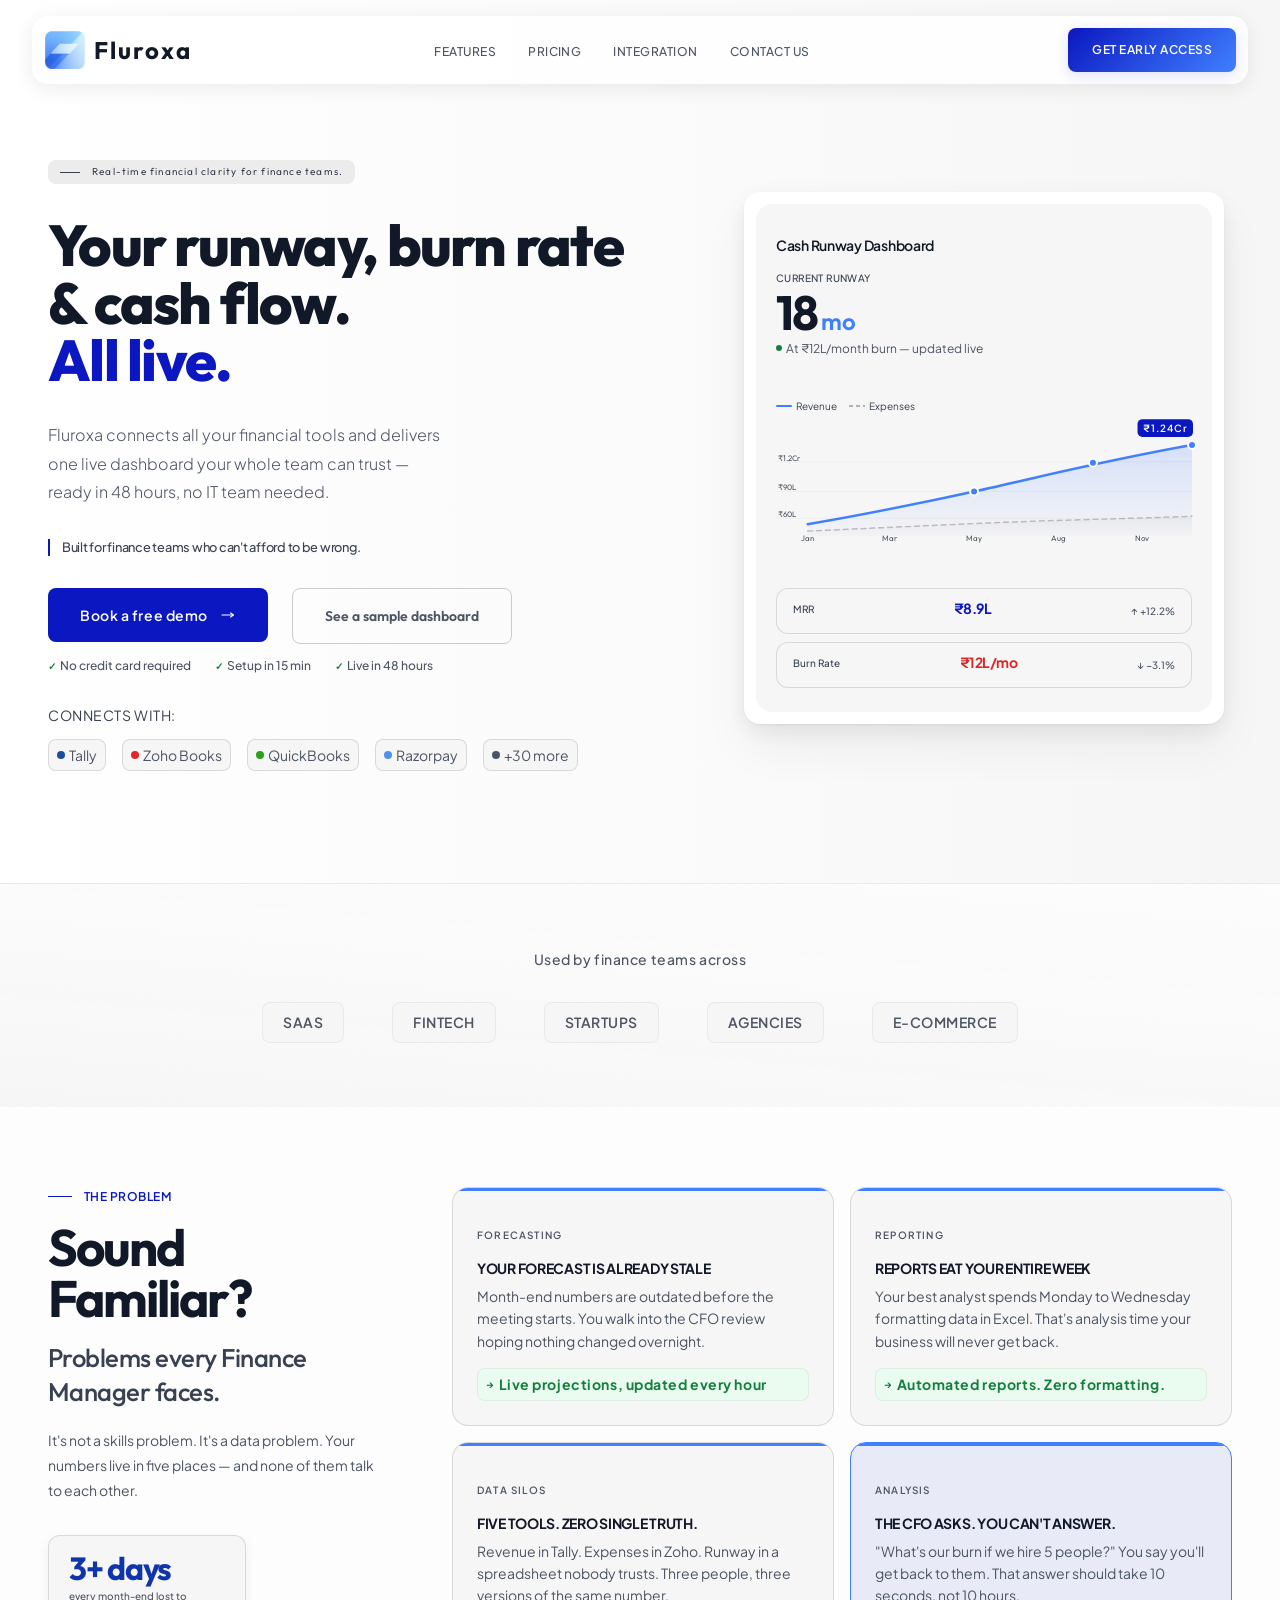
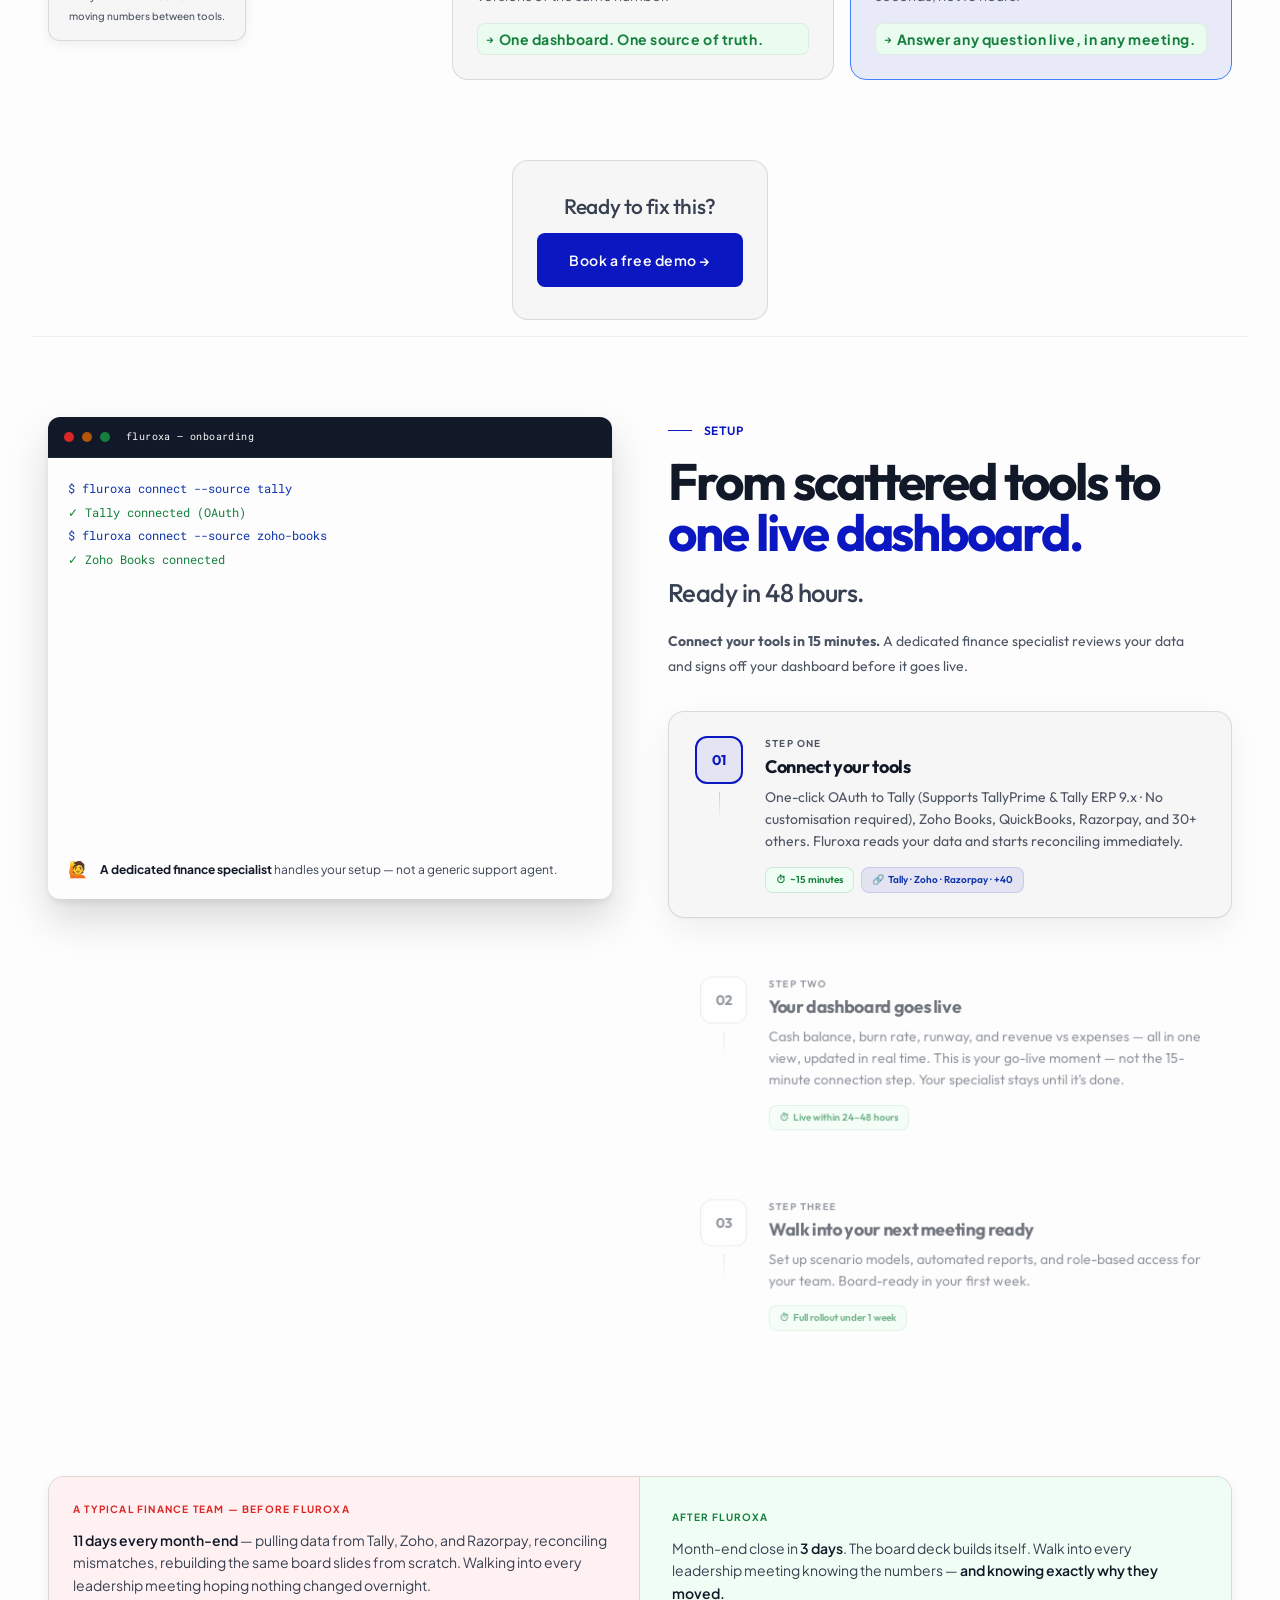
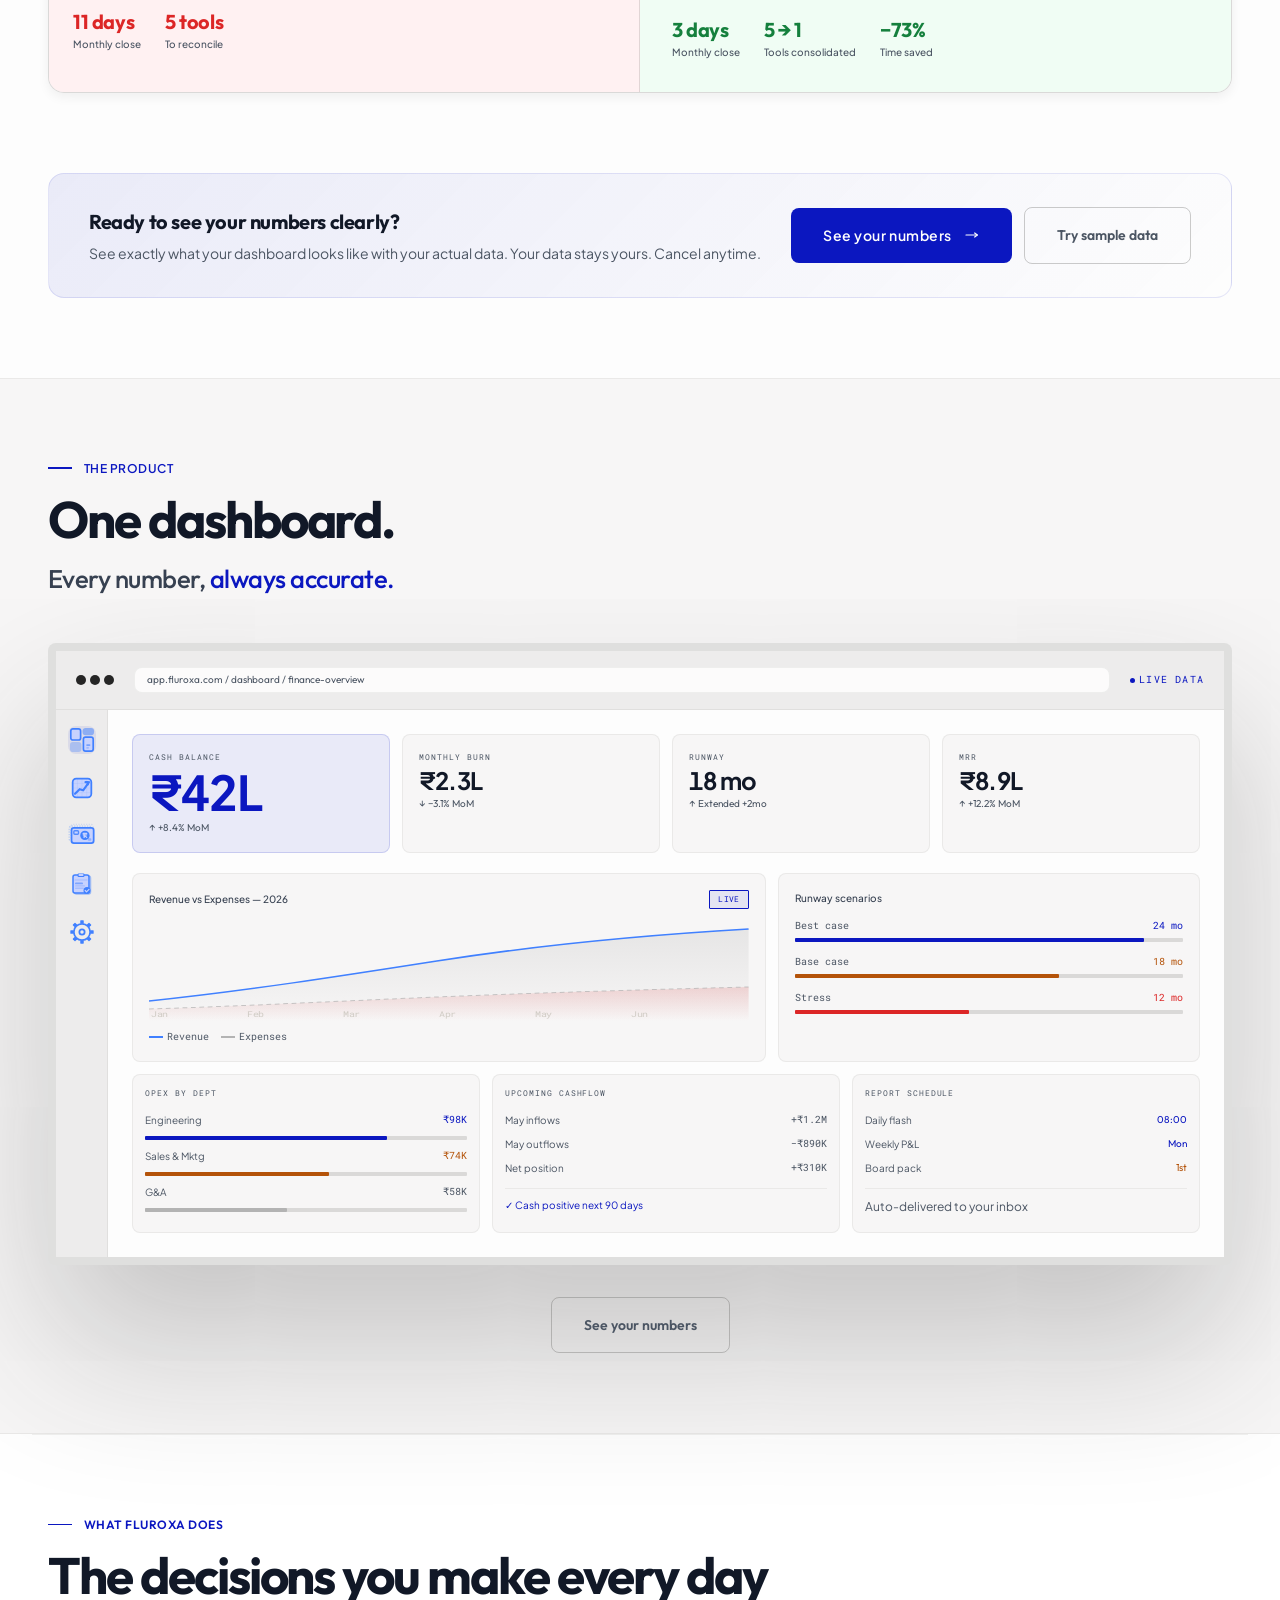
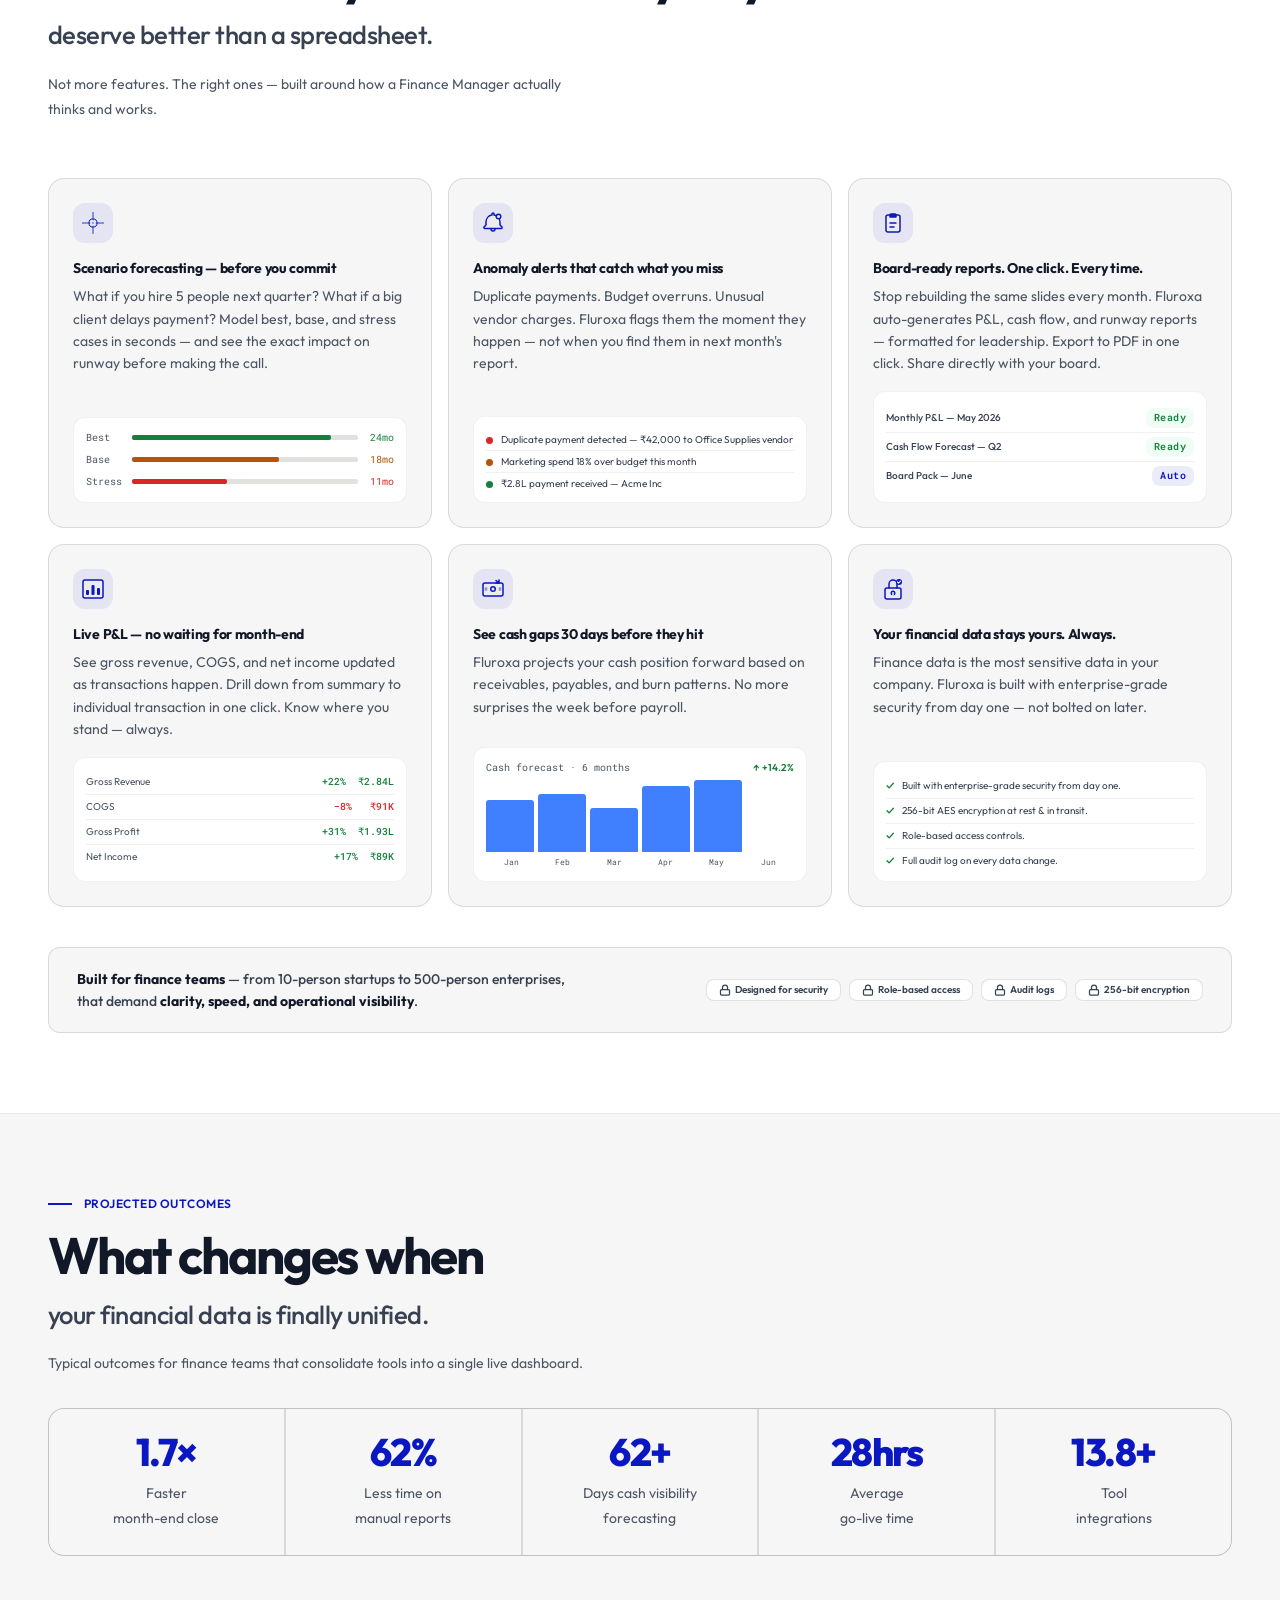
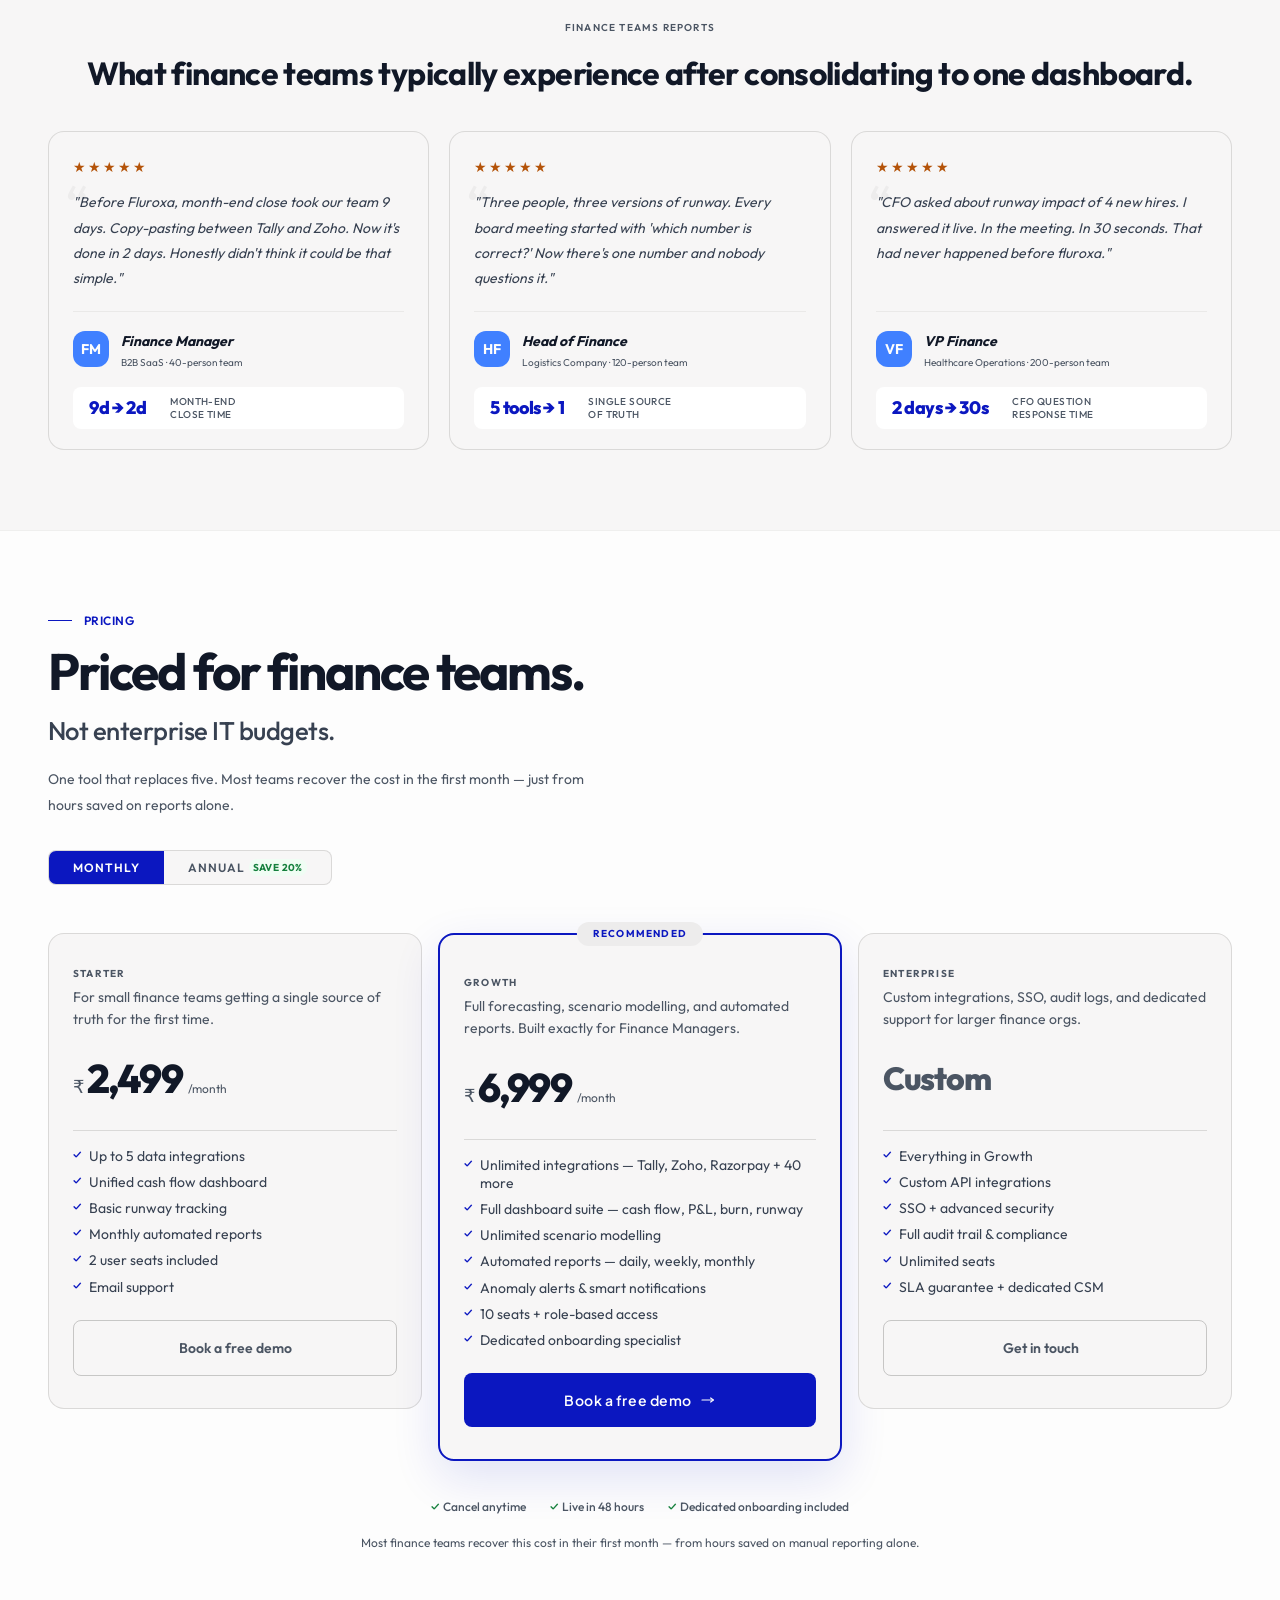
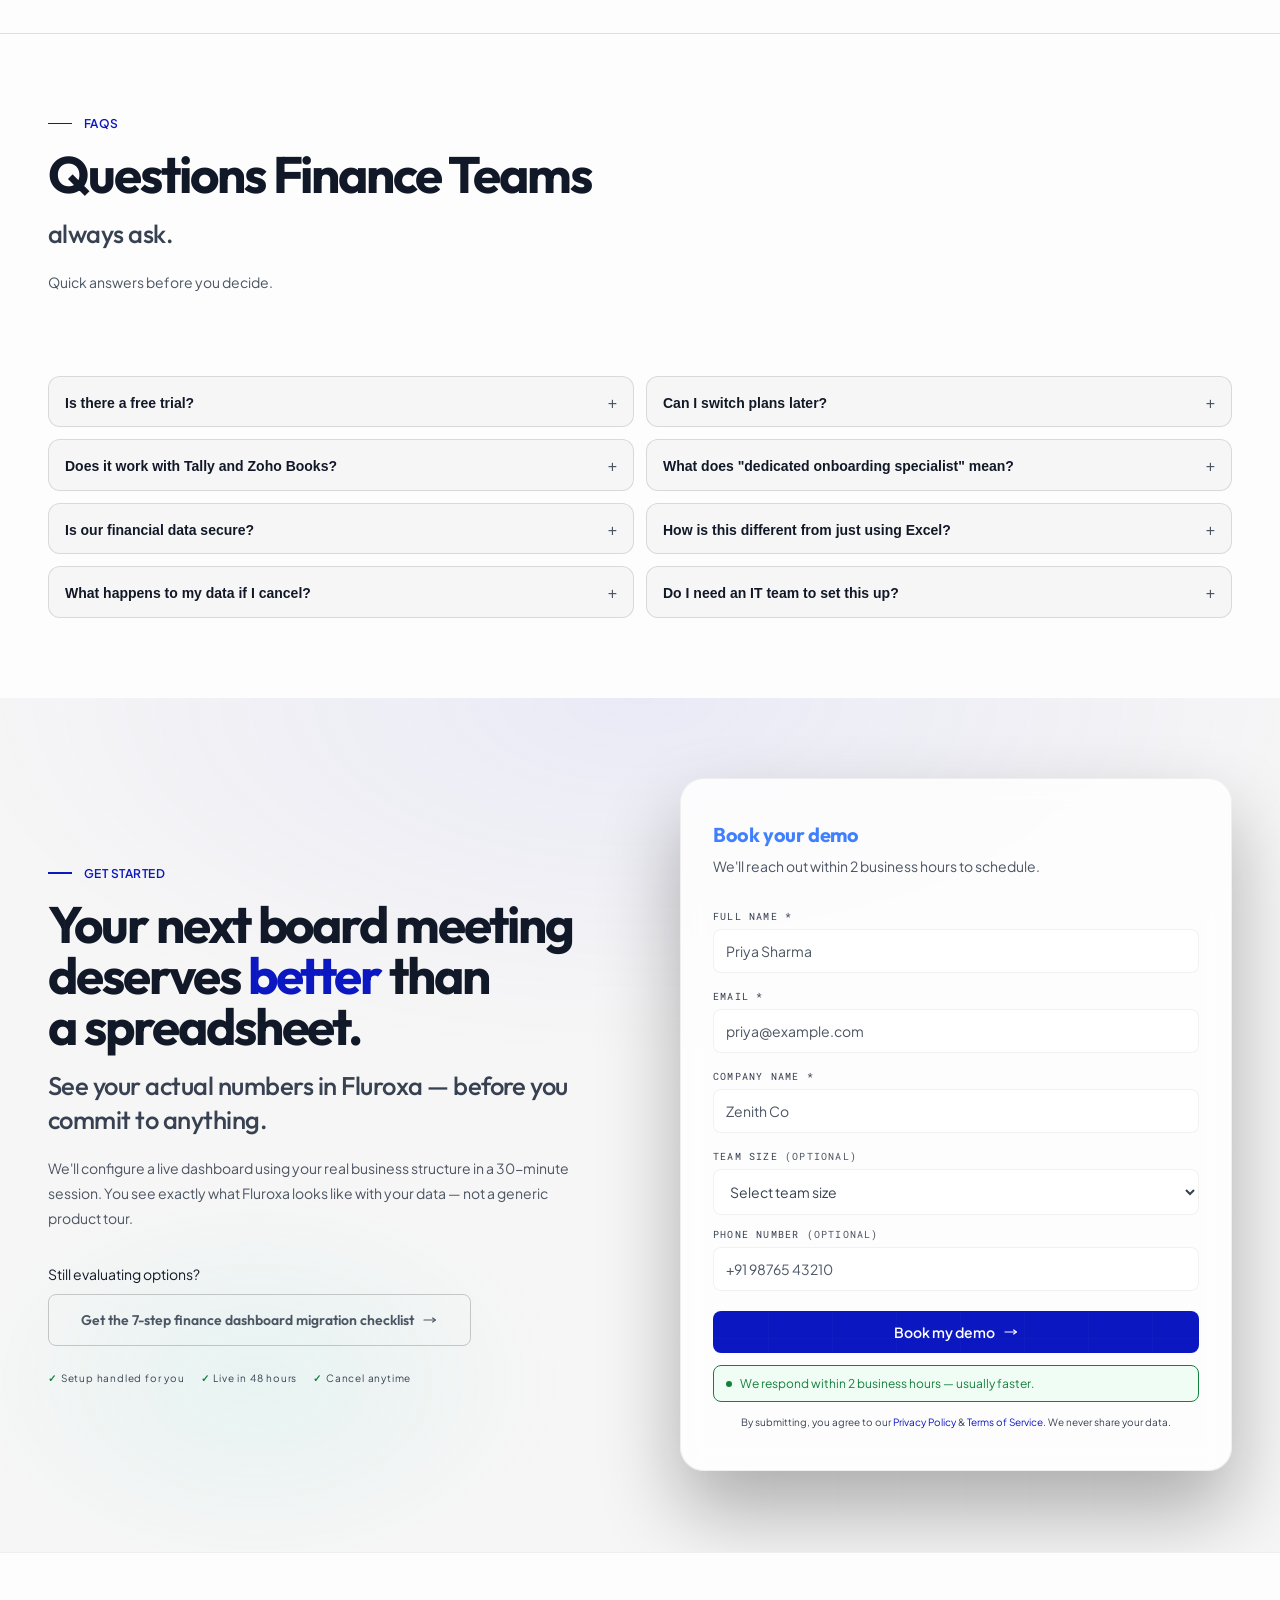
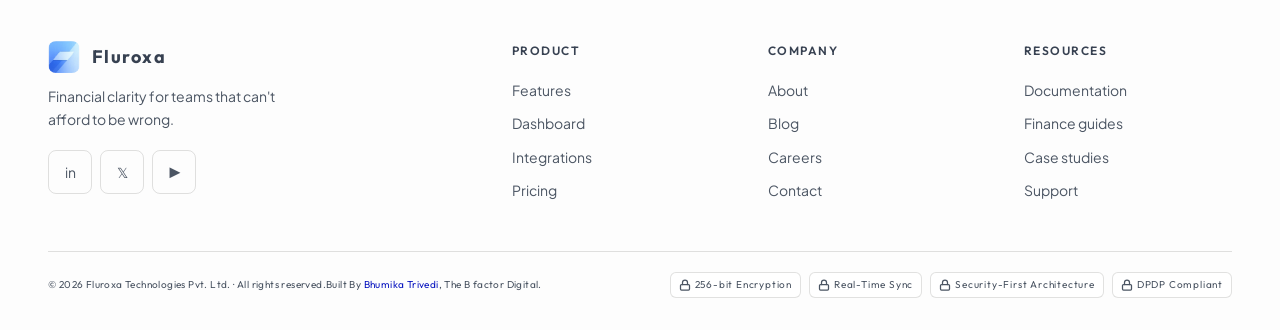
==== commit 6729b1bc: "Add files via upload" ====
--- a/index.html
+++ b/index.html
@@ -244,7 +244,12 @@
                         <div class="fr-runway">
                           <div class="fr-runway-label">Current Runway</div>
                           <div class="fr-runway-val">
-                            <span class="fr-runway-num" id="runwayNum">18</span>
+                            <span
+                              class="fr-runway-num"
+                              id="runwayNum"
+                              aria-live="off"
+                              >18</span
+                            >
                             <span class="fr-runway-unit">mo</span>
                           </div>
                           <div class="fr-runway-sub">
@@ -1653,7 +1658,7 @@
             <div class="sp-testi-grid">
               <!-- Card 1 — Close time pain → -->
               <article class="tc reveal rd1">
-                <div class="tc-stars">★★★★★</div>
+                <div class="tc-stars" aria-label="5 out of 5 stars">★★★★★</div>
                 <blockquote class="tc-quote">
                   <p>
                     "Before Fluroxa, month-end close took our team 9 days.
@@ -1676,7 +1681,7 @@
 
               <!-- Card 2 — Scattered data pain →  -->
               <article class="tc reveal rd2">
-                <div class="tc-stars">★★★★★</div>
+                <div class="tc-stars" aria-label="5 out of 5 stars">★★★★★</div>
                 <blockquote class="tc-quote">
                   <p>
                     "Three people, three versions of runway. Every board meeting
@@ -1701,7 +1706,7 @@
 
               <!-- Card 3 — CFO question pain →  -->
               <article class="tc reveal rd3">
-                <div class="tc-stars">★★★★★</div>
+                <div class="tc-stars" aria-label="5 out of 5 stars">★★★★★</div>
                 <blockquote class="tc-quote">
                   <p>
                     "CFO asked about runway impact of 4 new hires. I answered it
@@ -2385,7 +2390,15 @@
             <div class="footer-col">
               <h3 class="footer-col-title">Company</h3>
               <ul class="footer-links">
-                <li><a href="javascript:void(0);">About</a></li>
+                <li>
+                  <a
+                    href="javascript:void(0);"
+                    aria-disabled="true"
+                    tabindex="-1"
+                  >
+                    About
+                  </a>
+                </li>
                 <li>
                   <a
                     href="javascript:void(0);"
@@ -2412,9 +2425,30 @@
             <div class="footer-col">
               <h3 class="footer-col-title">Resources</h3>
               <ul class="footer-links">
-                <li><a href="javascript:void(0);">Documentation</a></li>
-                <li><a href="javascript:void(0);">Finance guides</a></li>
-                <li><a href="javascript:void(0);">Case studies</a></li>
+                <li>
+                  <a
+                    href="javascript:void(0);"
+                    aria-disabled="true"
+                    tabindex="-1"
+                    >Documentation</a
+                  >
+                </li>
+                <li>
+                  <a
+                    href="javascript:void(0);"
+                    aria-disabled="true"
+                    tabindex="-1"
+                    >Finance guides</a
+                  >
+                </li>
+                <li>
+                  <a
+                    href="javascript:void(0);"
+                    aria-disabled="true"
+                    tabindex="-1"
+                    >Case studies</a
+                  >
+                </li>
                 <li>
                   <a
                     href="mailto:thebfactordigital@gmail.com?subject=Fluroxa%20Support%20Enquiry"
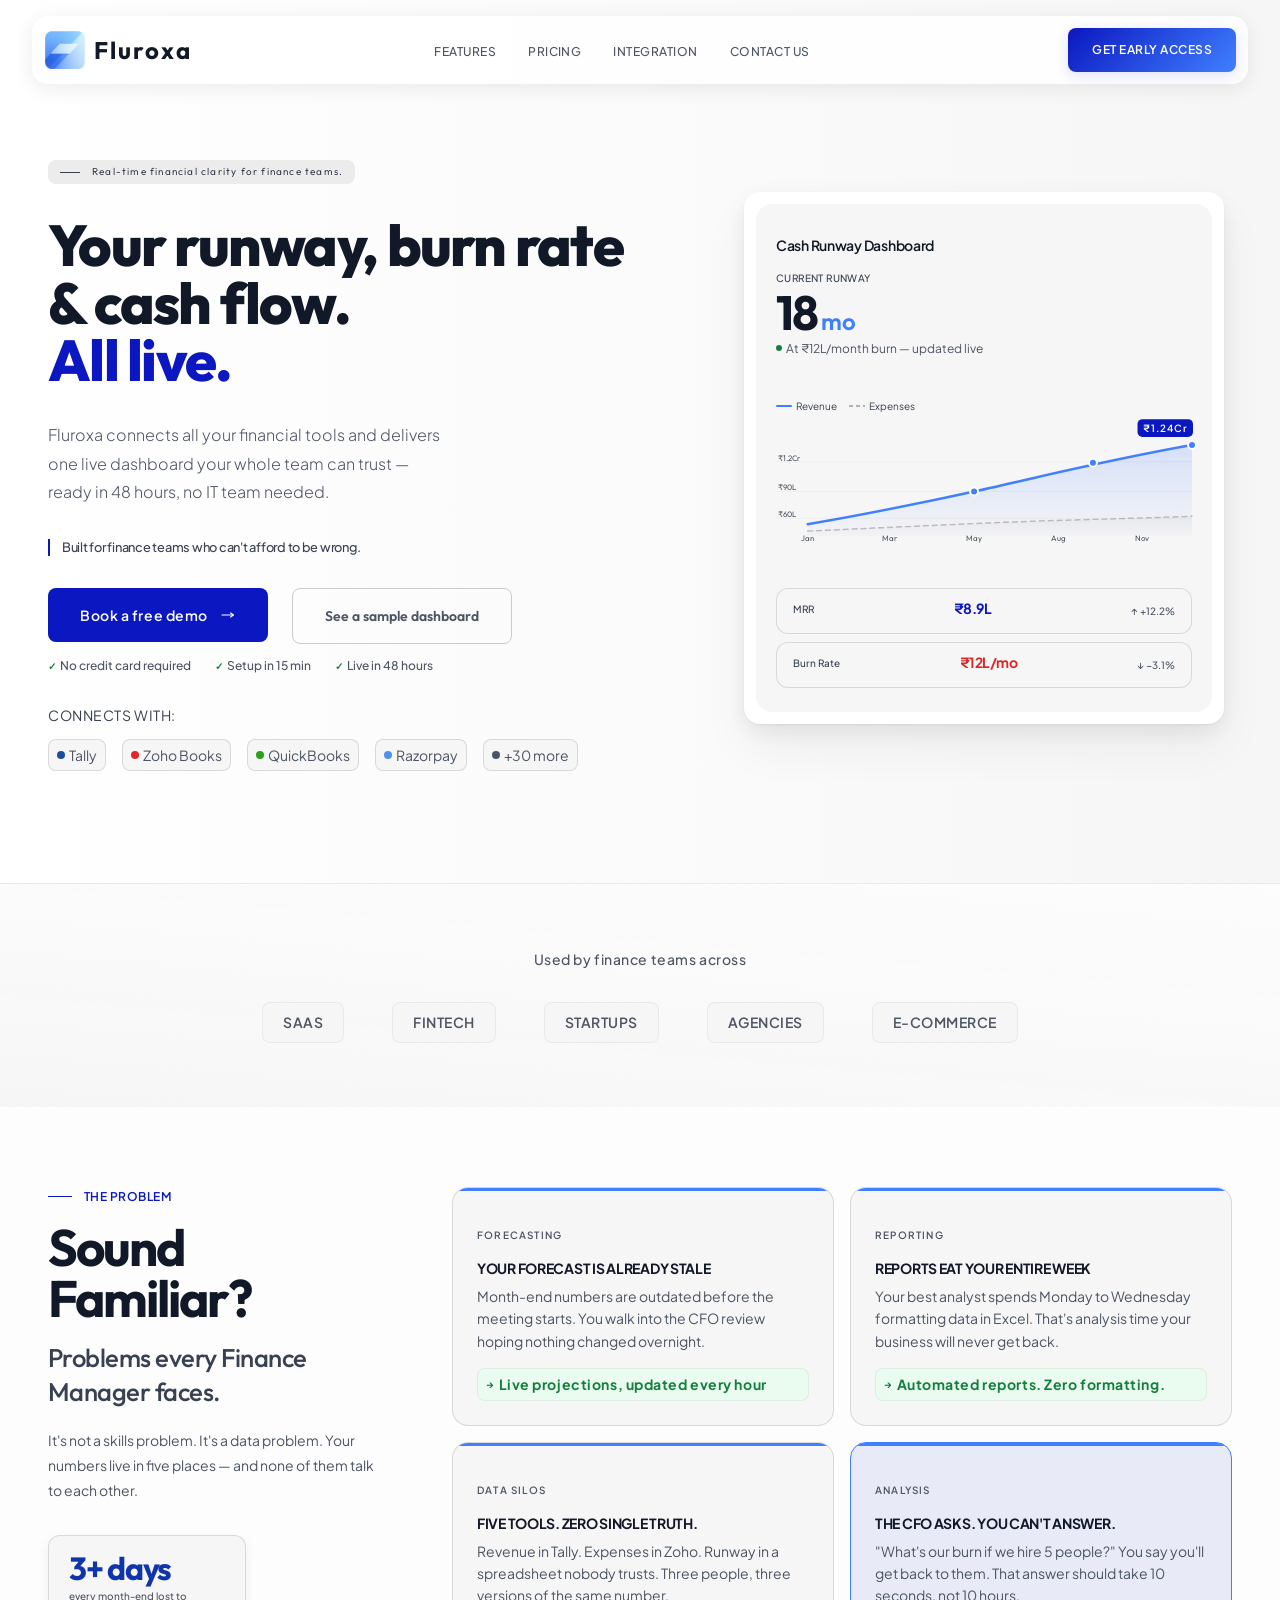
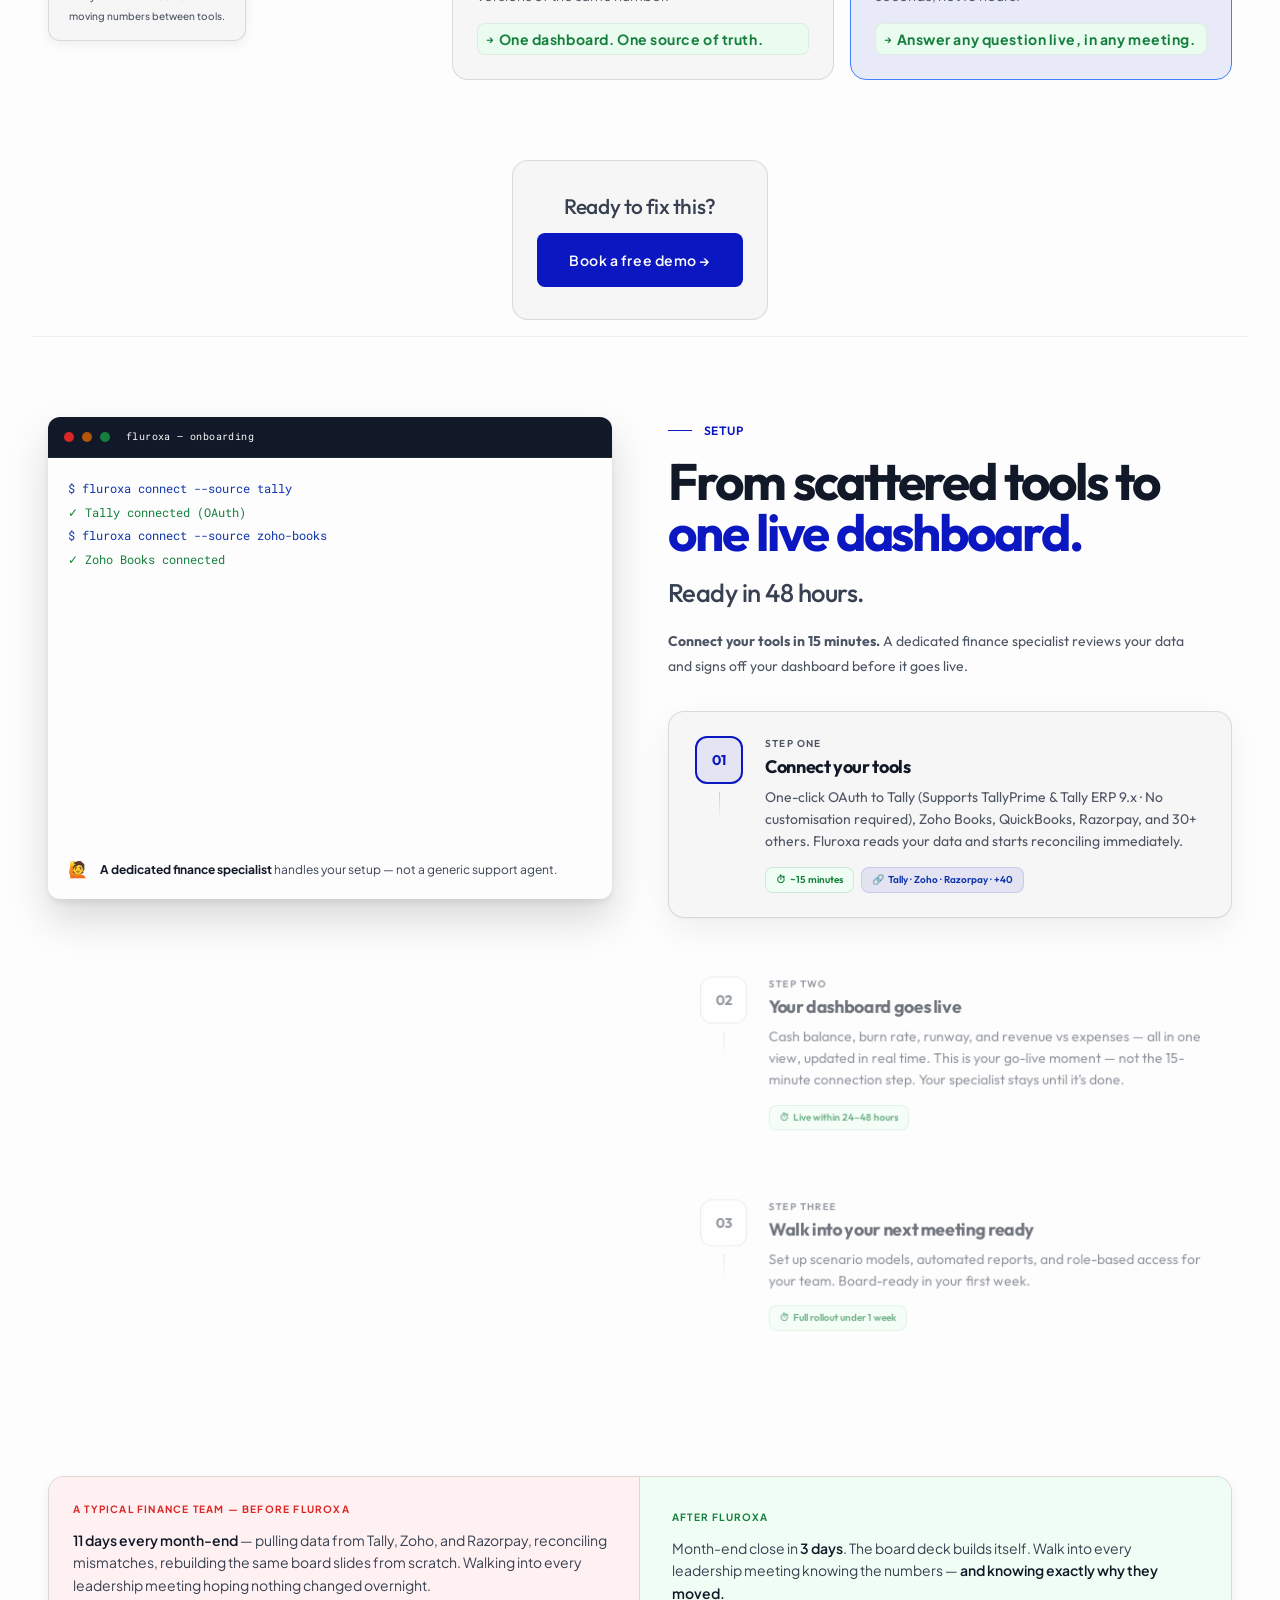
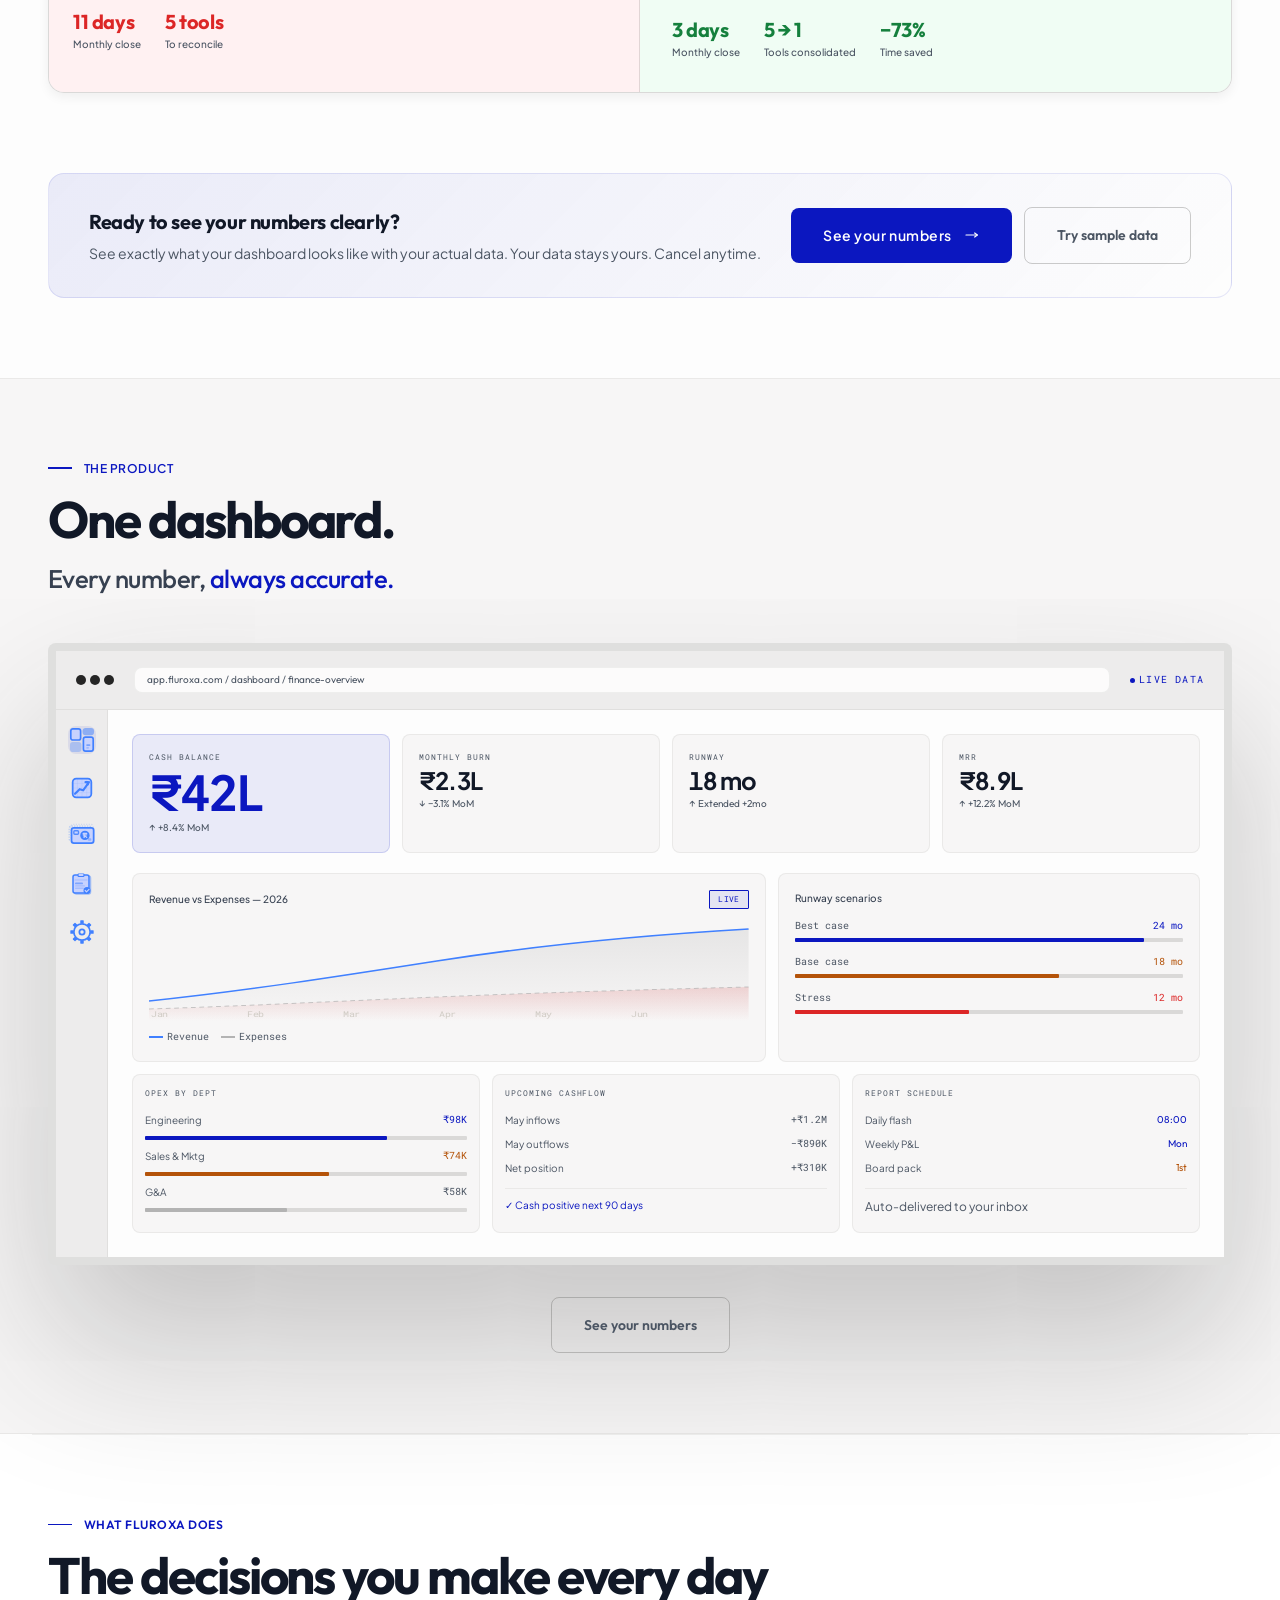
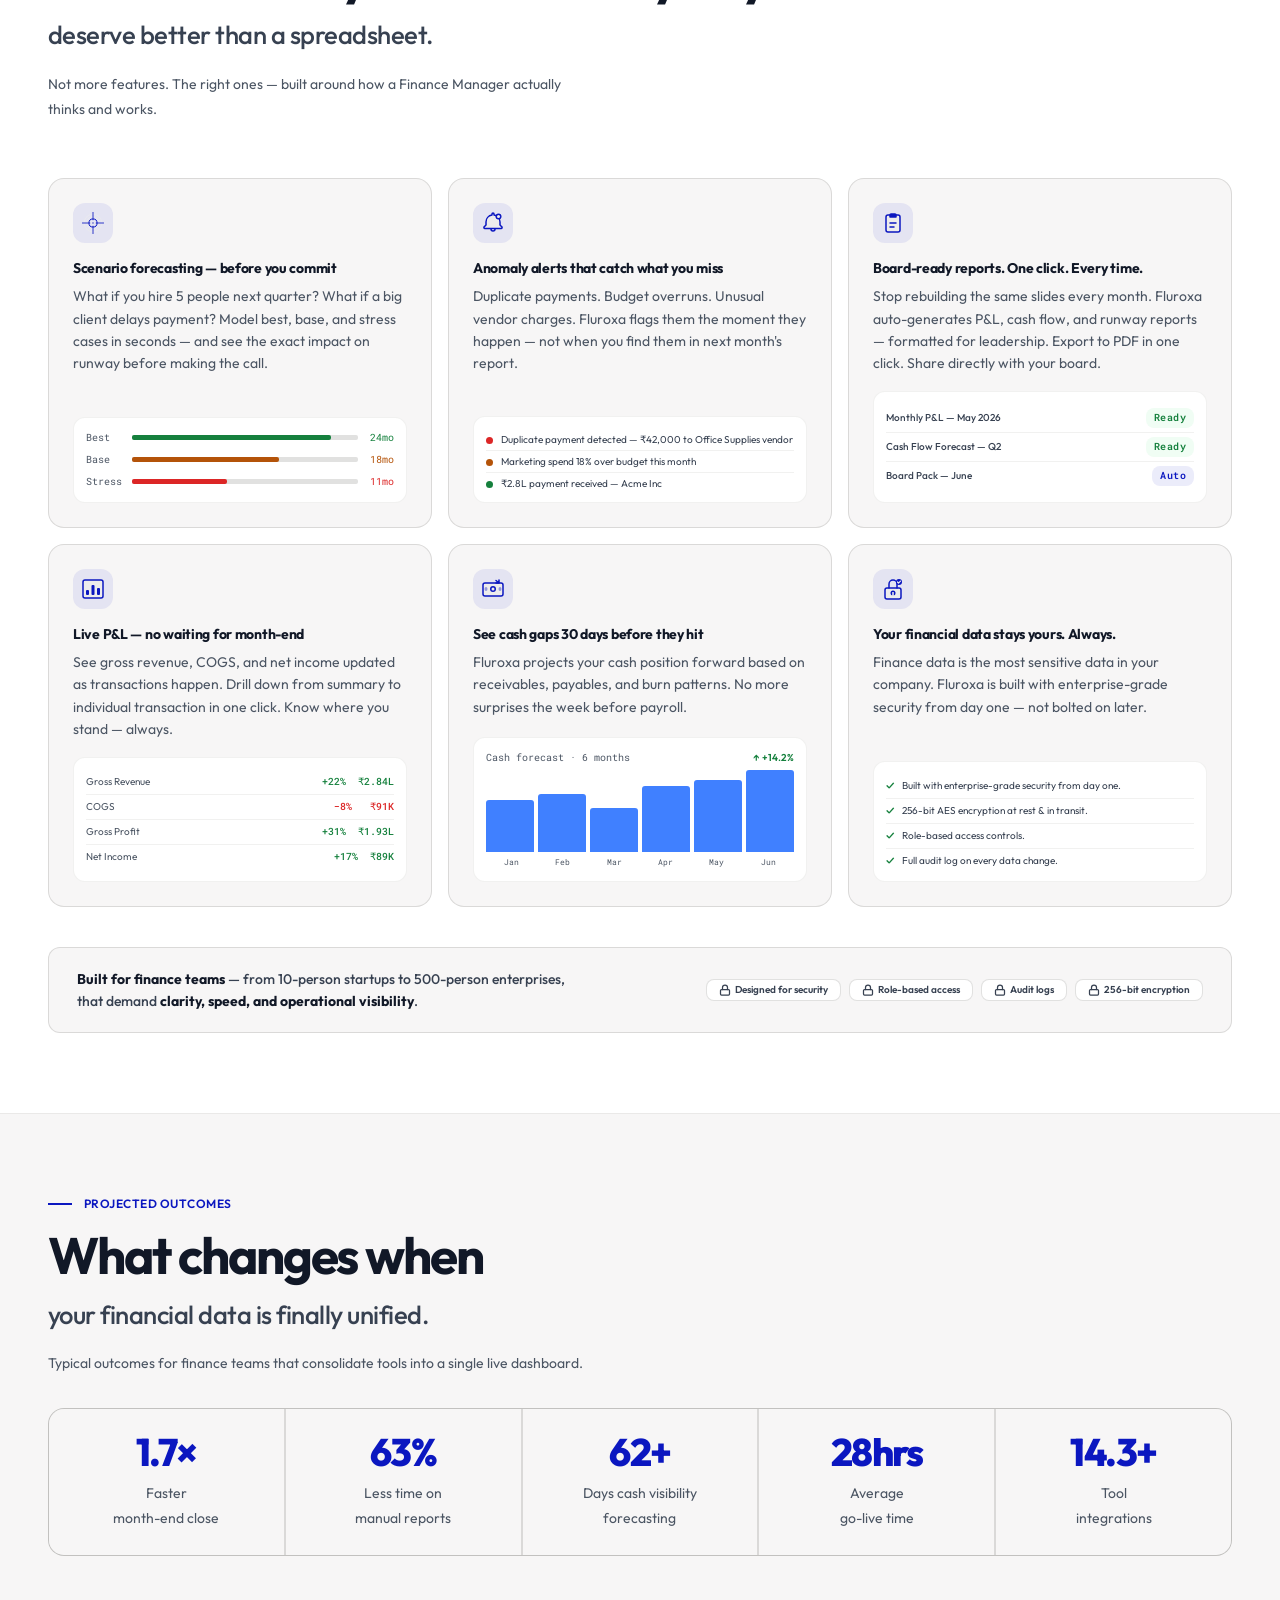
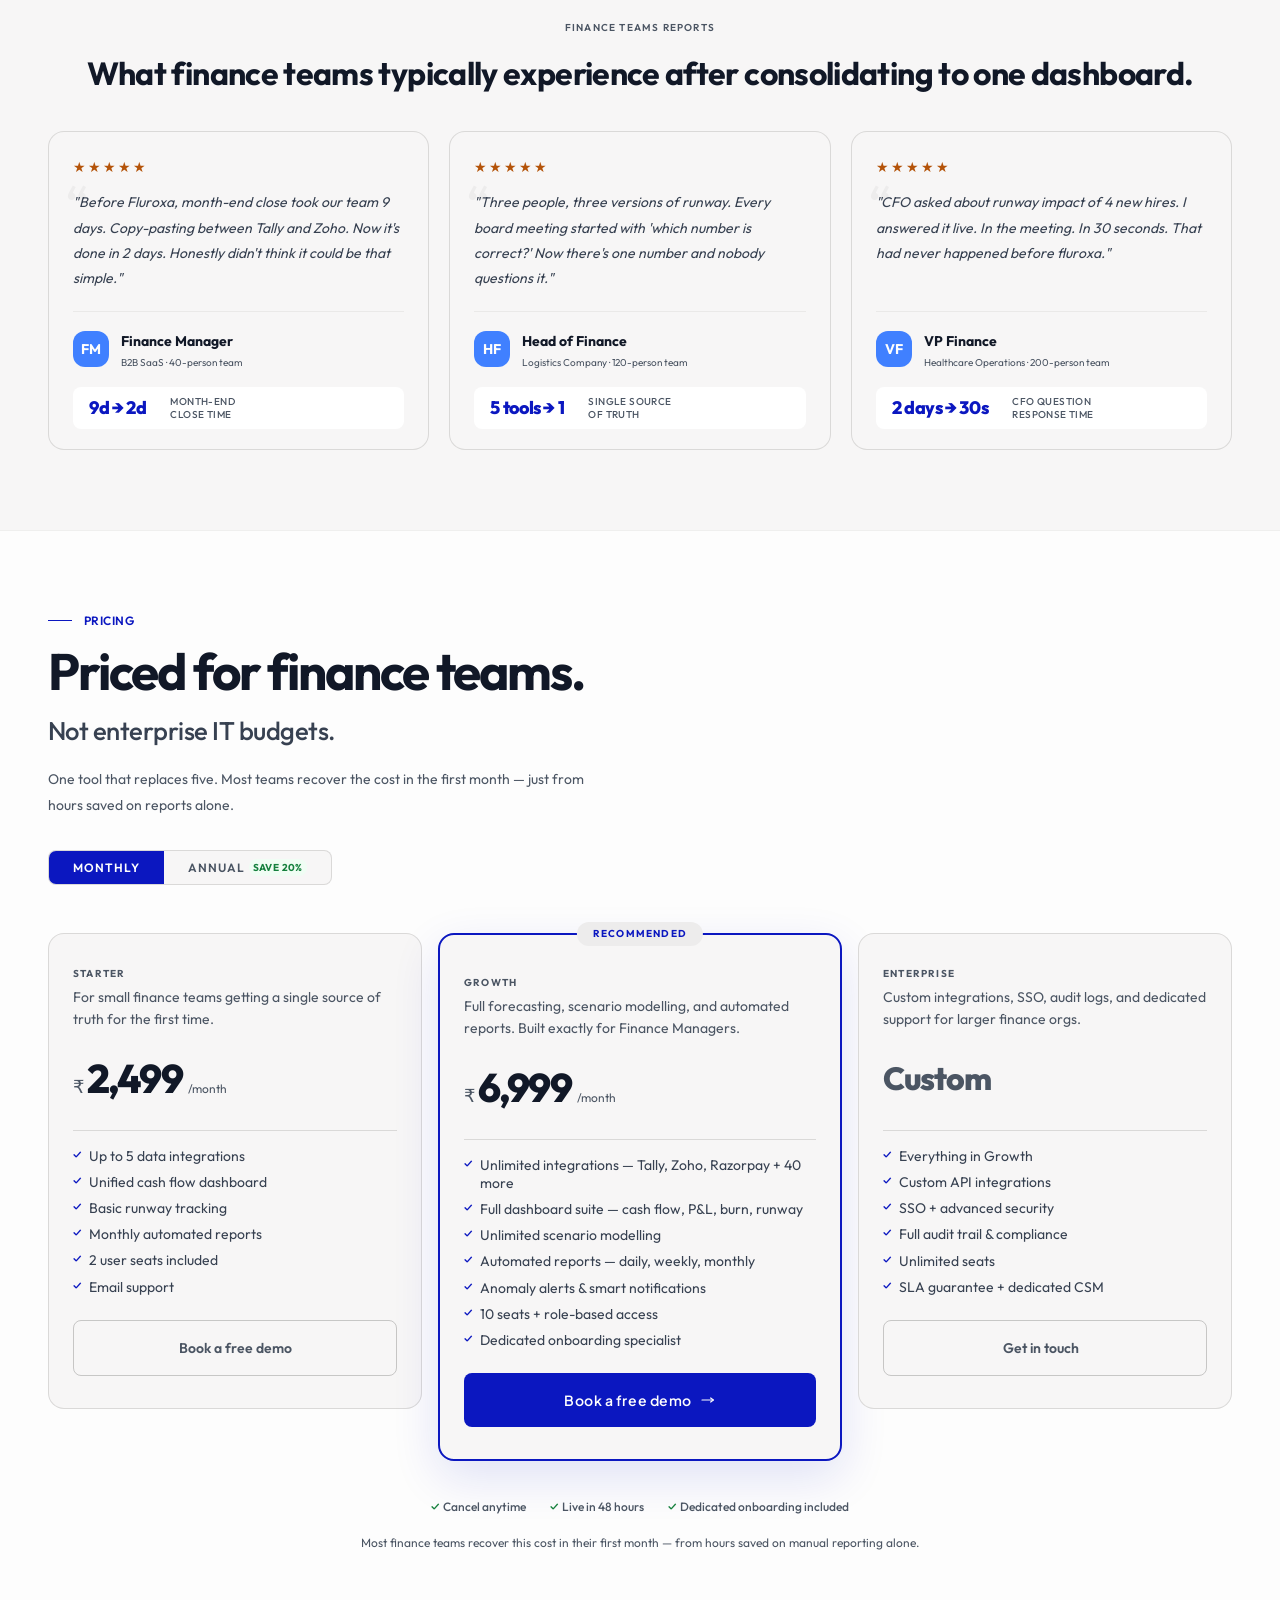
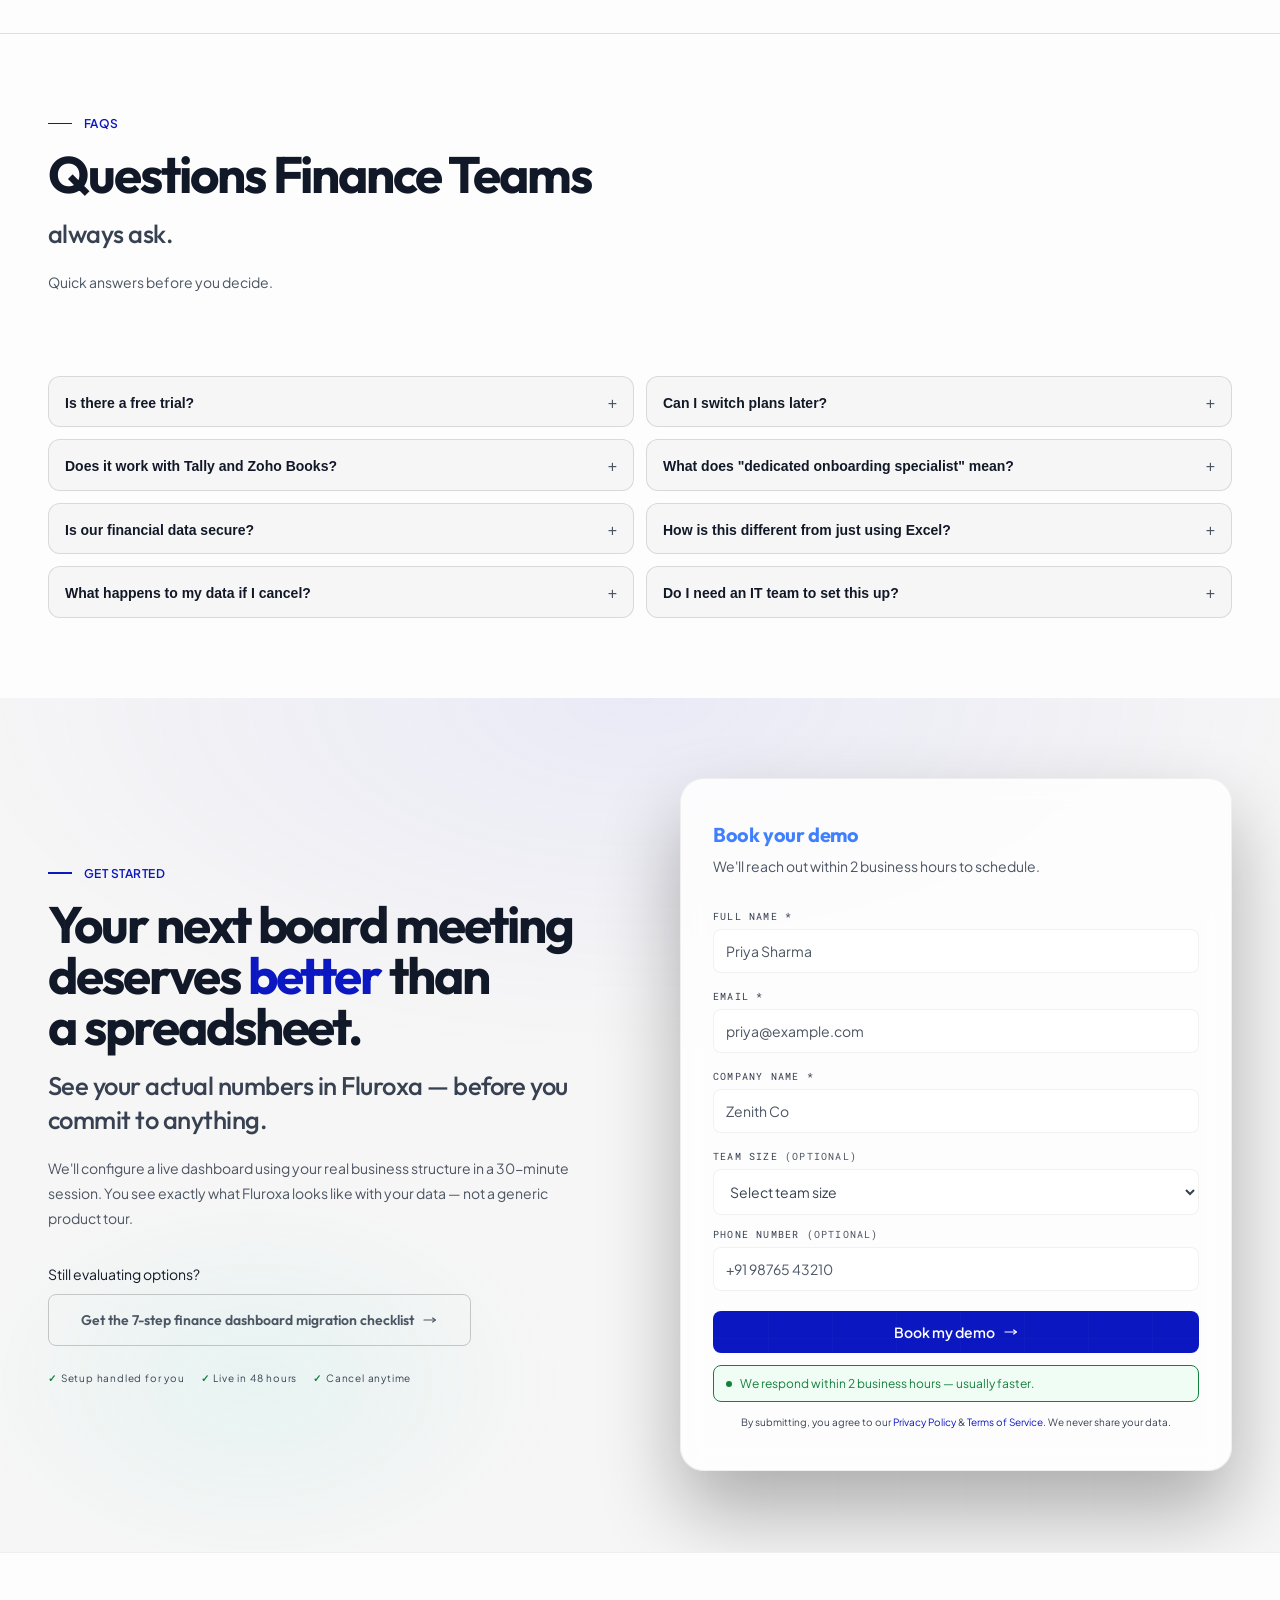
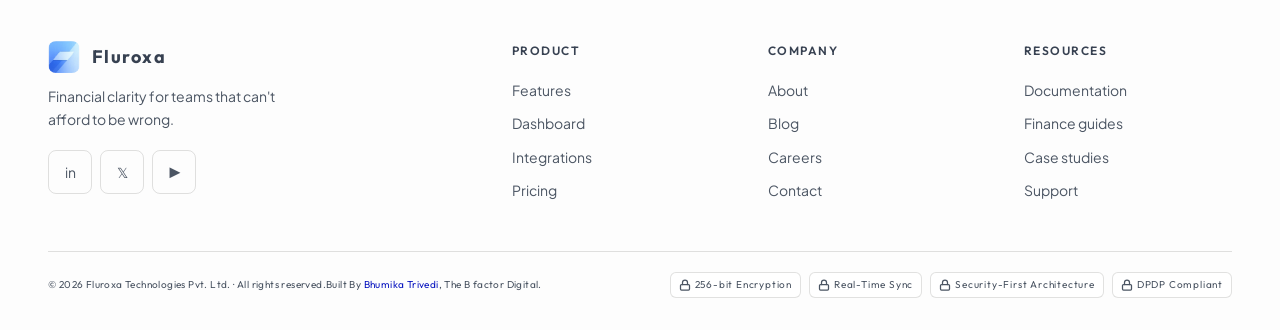
==== commit 51f3eaaa: "Add files via upload" ====
--- a/index.html
+++ b/index.html
@@ -34,6 +34,9 @@
     />
     <meta property="og:image:width" content="1200" />
     <meta property="og:image:height" content="630" />
+
+    <meta property="og:site_name" content="Fluroxa" />
+    <meta property="og:locale" content="en_IN" />
 
     <!-- Optional Twitter Card Fallbacks -->
     <meta name="twitter:card" content="summary_large_image" />
@@ -1669,7 +1672,7 @@
                 <div class="tc-author">
                   <div class="tc-avatar bg-blue-data">FM</div>
                   <div>
-                    <cite class="tc-name">Finance Manager</cite>
+                    <span class="tc-name">Finance Manager</span>
                     <div class="tc-role">B2B SaaS · 40-person team</div>
                   </div>
                 </div>
@@ -1692,7 +1695,7 @@
                 <div class="tc-author">
                   <div class="tc-avatar bg-blue-data">HF</div>
                   <div>
-                    <cite class="tc-name">Head of Finance</cite>
+                    <span class="tc-name">Head of Finance</span>
                     <div class="tc-role">
                       Logistics Company · 120-person team
                     </div>
@@ -1717,7 +1720,7 @@
                 <div class="tc-author">
                   <div class="tc-avatar bg-blue-data">VF</div>
                   <div>
-                    <cite class="tc-name">VP Finance</cite>
+                    <span class="tc-name">VP Finance</span>
                     <div class="tc-role">
                       Healthcare Operations · 200-person team
                     </div>
--- a/style.min.css
+++ b/style.min.css
@@ -3,4 +3,4 @@
     1.56,
     0.64,
     1
-  );--ease-out:cubic-bezier(0.16, 1, 0.3, 1);--ease-pulse:ease-in-out;--dur-dot-expand:0.4s;--dur-dot-pulse:2.5s;--dur-fast:150ms;--dur-normal:250ms;--dur-slow:400ms;--dur-chart:1.6s;--dur-med:300ms;--surface-page:#fdfdfd;--surface-card:#f7f6f6;--surface-elevated:#ffffff;--surface-glass:rgba(255, 255, 255, 0.8);--surface-tag:#edecec;--surface-dark:#252525;--text-primary:#111827;--text-secondary:#374151;--text-muted:#4b5563;--text-inverse:#fdfdfd;--text-faint:rgba(184, 180, 168, 0.6);--border-btn:rgba(58, 56, 52, 0.25);--border-primary:rgba(58, 56, 52, 0.15);--border-subtle:rgba(58, 56, 52, 0.07);--accent-primary:#0b17c0;--accent-primary-hover:#0f34ac;--accent-data:#4080ff;--chart-primary:#4080ff;--chart-secondary:#b3b3b3;--status-success:#15803d;--status-warning:#b45309;--status-danger:#dc2626;--status-success-soft:#f0fdf4;--status-warning-soft:#fffbeb;--status-danger-soft:#fff1f2;--shadow-brand:rgba(11, 23, 192, 0.12);--surface-highlight:rgba(11, 23, 192, 0.08)}.cl-red-data{color:var(--status-danger)}.cl-gray{color:var(--text-muted)}.cl-green{color:var(--status-success)}.cl-amber{color:var(--status-warning)}.cl-blue{color:var(--accent-primary)}.bg-green,.bg-green-dim{background:var(--status-success)}.bg-amber,.bg-amber-dim{background:var(--status-warning)}.bg-red-data{background:var(--status-danger)}.bg-blue-c-data{background:var(--chart-primary)}.bg-dark{background:var(--surface-dark)}.bg-blue-data{background:var(--chart-primary)}.ft-10{font-size:var(--fs-micro)}.icon{flex-shrink:0;stroke:currentColor;fill:none}.icon-sm-1{width:12px;height:12px}.icon-sm{width:16px;height:16px}.icon-md{width:24px;height:24px}.icon-lg-1{width:64px;height:64px}.icon-lg-2{width:100px;height:100px}.icon use{pointer-events:none}.spec-icon{width:64px;height:64px;flex-shrink:0}.fc-icon .spec-icon{width:24px;height:24px}a:focus-visible,button:focus-visible,input:focus-visible,select:focus-visible,textarea:focus-visible{outline:3px solid var(--accent-primary);outline-offset:3px;border-radius:var(--radius-sm)}img,svg{display:block;max-width:100%}h1,h2,h3,h4,p{margin:0}*,::after,::before{box-sizing:border-box;margin:0;padding:0}html{scroll-behavior:smooth}li,ul{list-style:none}a{text-decoration:none}body{background:var(--surface-page);color:var(--text-primary);font-family:var(--font-ui);font-size:var(--fs-body-sm);line-height:var(--lh-body)}.container{max-width:1320px;margin:0 auto;padding:0 var(--sp-32);pointer-events:auto}fieldset{border:none}.skip-link{position:absolute;top:-60px;left:50%;transform:translateX(-50%);background:var(--accent-primary);color:var(--text-inverse);padding:var(--sp-2) var(--sp-8);border-radius:0 0 var(--radius-sm) var(--radius-sm);font-size:var(--fs-caption);font-weight:var(--fw-semibold);z-index:9999;text-decoration:none;box-shadow:var(--shadow-sm);opacity:0;transition:top var(--dur-normal) var(--ease-standard),opacity var(--dur-normal) var(--ease-standard)}.skip-link:focus{top:var(--sp-8);opacity:1;transform:translateX(-50%);outline:3px solid rgba(11,23,192,.25);outline-offset:3px}#main-content,div[id]:target,section[id]{scroll-margin-top:90px}#lead-form{scroll-margin-top:88px}.hide{position:absolute;opacity:0;height:0;overflow:hidden;pointer-events:none}#scrollToTop{position:fixed;bottom:10px;right:10px;background:var(--accent-primary);color:var(--text-inverse);z-index:1000;padding:var(--sp-12);box-shadow:0 4px 14px rgba(0,0,0,.15);border:none;border-radius:var(--radius-sm);cursor:pointer;transition:opacity .3s ease,visibility .3s ease}.hidden-btn{opacity:0;visibility:hidden}.show-btn{opacity:1;visibility:visible}.nav-wrapper{position:fixed;top:var(--sp-16);left:0;right:0;z-index:100;backdrop-filter:none;-webkit-backdrop-filter:none;box-shadow:none;border-bottom:none;transition:all var(--dur-slow) var(--ease-standard)}.nav-wrapper.scrolled{top:0;background:rgba(255,255,255,.77);backdrop-filter:blur(4px);-webkit-backdrop-filter:blur(4px);box-shadow:0 1px 0 var(--border-primary);border-bottom:1px solid var(--border-primary);transition:all var(--dur-slow) var(--ease-standard)}.nav-wrapper.scrolled nav{background:0 0;box-shadow:none}nav{width:100%;height:68px;display:flex;align-items:center;justify-content:space-between;padding:0 var(--sp-12);background:var(--surface-glass);border:none;border-radius:var(--radius-lg);box-shadow:0 4px 20px rgba(0,0,0,.08);transition:all var(--dur-slow) var(--ease-standard)}.nav-logo{position:relative;display:flex;align-items:center;gap:var(--sp-8);font-family:var(--font-display);font-size:var(--fs-title-sm);font-weight:var(--fw-bold);letter-spacing:var(--ls-wider);color:var(--text-secondary);text-decoration:none;flex-shrink:0;min-width:fit-content}.nav-logo span{color:var(--text-primary)}.nav-logo-icon{width:42px;height:42px;border-radius:var(--radius-md);box-shadow:0 10px 30px rgba(11,23,192,.16)}.nav-inner{width:100%;display:flex;align-items:center;justify-content:space-between}.nav-menu{display:flex;align-items:center;justify-content:space-between;gap:var(--sp-16);flex:1}.nav-center{display:flex;align-items:center;justify-content:center;gap:var(--sp-32);flex:1}.nav-center a{position:relative;font-size:var(--fs-caption);font-weight:var(--fw-medium);color:var(--text-muted);text-decoration:none;text-transform:uppercase;letter-spacing:var(--ls-wide);transition:color var(--dur-normal) var(--ease-standard),transform var(--dur-normal) var(--ease-standard)}.nav-center a::after{content:"";position:absolute;left:0;bottom:-4px;width:0;height:2px;background:var(--accent-primary);transition:width var(--dur-fast) var(--ease-out)}.nav-center a:hover{color:var(--text-primary);transform:translateY(-1px)}.nav-center a:hover::after{width:100%}.nav-center a:active{color:var(--accent-primary)}.nav-center a.active::after{width:100%}.nav-toggle{width:42px;height:42px;display:none;align-items:center;justify-content:center;flex-direction:column;gap:var(--sp-4);padding:0;border:none;background:0 0;cursor:pointer}.nav-toggle span{display:block;width:22px;height:2px;border-radius:var(--radius-pill);background:var(--text-primary);transition:transform .3s var(--ease-standard),opacity .3s var(--ease-standard)}.nav-toggle.open span:first-child{transform:translateY(4px) rotate(45deg)}.nav-toggle.open span:nth-child(2){opacity:0}.nav-toggle.open span:nth-child(3){transform:translateY(-8px) rotate(-45deg)}.nav-cta{position:relative;display:inline-flex;align-items:center;justify-content:center;gap:var(--sp-12);overflow:hidden;padding:var(--sp-12) var(--sp-24);border-radius:var(--radius-sm);background:linear-gradient(135deg,var(--accent-primary),var(--accent-data));color:var(--text-inverse);border:none;box-shadow:0 4px 14px var(--shadow-brand);font-family:var(--font-ui);font-size:var(--fs-caption);font-weight:var(--fw-semibold);letter-spacing:var(--ls-wide);text-transform:uppercase;text-decoration:none;transition:transform .28s var(--ease-spring),box-shadow .28s var(--ease-standard),color var(--dur-normal) var(--ease-standard)}.nav-cta:hover{transform:translateY(-2px);box-shadow:0 8px 24px var(--shadow-brand);color:var(--text-inverse)}.nav-cta span{position:relative;z-index:1}.herosec{background:linear-gradient(90deg,var(--surface-elevated) 0,var(--surface-card) 100%)}.hero{display:grid;grid-template-columns:1fr 1fr;position:relative;align-items:start}.hero-left{position:relative;z-index:2;display:flex;flex-direction:column;justify-content:flex-start;padding:var(--sp-160) var(--sp-16) var(--sp-80) var(--sp-16);border-right:none}.hero-counter{width:fit-content;display:inline-flex;align-items:center;gap:var(--sp-12);padding:var(--sp-4) var(--sp-12);background:var(--surface-tag);border-radius:var(--radius-sm);font-family:var(--font-display);font-size:var(--fs-micro);letter-spacing:var(--ls-eyebrow);color:var(--text-secondary)}.hero-counter::before{content:"";display:block;width:20px;height:1px;background:var(--text-secondary)}.hero-h1{margin-top:var(--sp-32);margin-bottom:var(--sp-32);font-family:var(--font-display);font-size:clamp(3.2rem, 4.5vw, 5rem);font-weight:800;line-height:var(--lh-flat);letter-spacing:-.03em;color:var(--text-primary);animation:lineReveal 1s var(--ease-out) both}@keyframes lineReveal{from{opacity:.01;transform:translateY(110%)}to{opacity:1;transform:translateY(0)}}@keyframes fadeIn{from{opacity:0;transform:translateY(10px)}to{opacity:1;transform:translateY(0)}}.hero-sub{max-width:400px;margin-bottom:var(--sp-32);font-size:var(--fs-body-sm);font-weight:300;line-height:var(--lh-relaxed);color:var(--text-muted);animation:fadeIn 1s .5s both}.hero-integrations{margin-bottom:var(--sp-32);margin-top:var(--sp-32);animation:fadeIn 1s .6s both}.hero-integrations .integrations-label{margin-bottom:var(--sp-12)}.integrations-label{font-weight:var(--fw-semibold);font-size:var(--fs-caption);text-transform:uppercase;letter-spacing:var(--ls-wide)}.integration-dot{display:block;width:8px;height:8px;border-radius:50%;flex-shrink:0}.integrations-list li:first-child .integration-dot{background:#1b4f9b}.integrations-list li:nth-child(2) .integration-dot{background:#e42527}.integrations-list li:nth-child(3) .integration-dot{background:#2ca01c}.integrations-list li:nth-child(4) .integration-dot{background:#528ff0}.integrations-list li:nth-child(5) .integration-dot{background:var(--text-muted)}.integrations-label{display:block;margin-bottom:var(--sp-8);font-size:var(--fs-label);font-weight:var(--fw-regular);color:var(--text-secondary)}.integrations-list{display:flex;align-items:center;flex-wrap:wrap;gap:var(--sp-16)}.integration-item{display:flex;align-items:center;gap:var(--sp-4);padding:var(--sp-4) var(--sp-8);background:var(--surface-card);border:1px solid var(--border-primary);border-radius:var(--radius-sm);font-size:var(--fs-label);color:var(--text-muted)}.hero-trust-line{display:inline-flex;align-items:center;padding:0 var(--sp-12);margin-bottom:var(--sp-32);font-size:clamp(var(--fs-caption), 1vw, var(--fs-label));font-weight:var(--fw-medium);line-height:var(--lh-title);letter-spacing:var(--ls-normal);color:var(--text-secondary);max-width:fit-content;border:none;background:0 0;padding-left:var(--sp-12);border-left:2px solid var(--accent-primary);border-radius:0}.hero-cta-row{display:flex;align-items:flex-start;gap:var(--sp-24);animation:fadeIn 1s .7s both}.trust-bar{display:flex;align-items:flex-start;justify-content:flex-start;flex-wrap:wrap;gap:var(--sp-24);margin-top:var(--sp-16)}.hero-right{position:sticky;top:88px;align-self:start;padding:var(--sp-96) var(--sp-16) var(--sp-80) var(--sp-40);display:flex;align-items:flex-end;justify-content:flex-start;flex-direction:column;justify-content:center}.fr-root{position:relative;width:100%;margin-left:0;padding:var(--sp-8) var(--sp-8) var(--sp-24);display:flex;justify-content:flex-end;font-family:var(--font-ui)}.fr-card{padding:var(--sp-12);background:var(--surface-elevated);border-radius:var(--radius-lg);box-shadow:0 1px 3px rgba(0,0,0,.06),0 8px 24px rgba(0,0,0,.07),0 24px 48px rgba(0,0,0,.05);animation:cardUp .7s var(--ease-out) both;width:100%;max-width:480px;position:relative}.fr-card-inner{padding:var(--sp-12) var(--sp-20);background:var(--surface-card);border-radius:var(--radius-lg)}@keyframes cardUp{from{opacity:0;transform:translateY(24px)}to{opacity:1;transform:translateY(0)}}.fr-header{display:flex;align-items:center;justify-content:space-between;padding:var(--sp-16) 0}.fr-header-title{font-size:var(--fs-label);font-weight:var(--fw-semibold);letter-spacing:var(--ls-normal);color:var(--text-primary)}.fr-runway{padding:var(--sp-12) 0}.fr-runway-label{margin-bottom:var(--sp-2);font-size:var(--fs-micro);font-weight:var(--fw-medium);letter-spacing:var(--ls-wide);text-transform:uppercase;color:var(--text-secondary)}.fr-runway-val{display:flex;align-items:baseline;line-height:var(--lh-flat)}.fr-runway-num{font-family:var(--font-display);font-size:var(--fs-display-sm);font-weight:var(--fw-bold);letter-spacing:var(--ls-tight);color:var(--text-primary);animation:countUp 1s ease-out .4s both}.fr-runway-unit{margin-left:var(--sp-4);margin-bottom:var(--sp-4);font-family:var(--font-display);font-size:var(--fs-title-sm);font-weight:var(--fw-semibold);color:var(--chart-primary)}.fr-runway-sub{display:flex;align-items:center;gap:var(--sp-4);margin-top:var(--sp-2);font-size:var(--fs-caption);color:var(--text-muted)}.fr-live-dot{width:6px;height:6px;flex-shrink:0;border-radius:50%;background:var(--status-success);animation:livePulse 2s ease-in-out infinite}@keyframes countUp{from{opacity:0;transform:translateY(8px)}to{opacity:1;transform:translateY(0)}}@keyframes livePulse{0%,100%{opacity:1}50%{opacity:.3}}.fr-chart-wrap{display:flex;flex-direction:column;padding:var(--sp-12) 0}.fr-chart-legend{display:flex;gap:var(--sp-12);z-index:4}.fr-legend-item{display:flex;align-items:center;gap:var(--sp-4);font-size:var(--fs-micro);color:var(--text-secondary)}.fr-legend-line{width:16px;height:2px;border-radius:1px}.fr-legend-dashed{width:16px;height:2px;background:repeating-linear-gradient(90deg,var(--chart-secondary) 0,var(--chart-secondary) 4px,transparent 4px,transparent 7px)}.fr-chart-svg{width:100%;height:110px;display:block;overflow:visible;margin-top:var(--sp-20)}.fr-stats{display:grid;grid-template-columns:1fr;gap:var(--sp-8);margin:var(--sp-32) 0 var(--sp-12);text-align:center}.fr-stat{display:flex;flex-direction:row;justify-content:space-between;padding:var(--sp-12) var(--sp-16);background:var(--surface-card);border:1px solid var(--border-primary);border-radius:var(--radius-md);transition:background var(--dur-fast) var(--ease-standard)}.fr-stat:hover{background:var(--surface-page)}.fr-stat-label{margin-bottom:var(--sp-4);font-size:var(--fs-micro);font-weight:var(--fw-medium);color:var(--text-secondary)}.fr-stat-val{font-family:var(--font-ui);font-size:var(--fs-label);font-weight:var(--fw-bold);line-height:var(--lh-flat);letter-spacing:var(--ls-tight)}.fr-stat-sub{margin-top:var(--sp-2);font-size:var(--fs-micro);font-weight:var(--fw-medium)}.logo-reveal{background:linear-gradient(185deg,transparent 0,var(--surface-card));border-top:1px solid var(--border-subtle)}.logo-strip{width:100%;padding:var(--sp-64) var(--sp-32);display:flex;flex-direction:column;align-items:center;gap:var(--sp-32)}.ls-label{font-size:var(--fs-label);font-weight:var(--fw-medium);color:var(--text-muted);text-align:center;letter-spacing:var(--ls-wide);max-width:500px}.ls-logos{display:flex;align-items:center;justify-content:center;flex-wrap:wrap;gap:var(--sp-48)}.ls-logo{text-transform:uppercase;cursor:pointer;padding:var(--sp-8) var(--sp-20);background:var(--surface-card);border:1px solid var(--border-subtle);border-radius:var(--radius-sm);font-size:var(--fs-label);font-weight:var(--fw-semibold);letter-spacing:.5px;color:var(--text-muted);transition:color var(--dur-normal) var(--ease-standard)}.ls-logo:hover{color:var(--accent-primary)}.btn-primary{display:inline-flex;align-items:center;gap:var(--sp-12);padding:var(--sp-16) var(--sp-32);background:var(--accent-primary);color:var(--text-inverse);border-radius:var(--radius-sm);font-family:var(--font-ui);font-size:var(--fs-label);font-weight:var(--fw-semibold);letter-spacing:var(--ls-wide);text-decoration:none;border:none;cursor:pointer;transition:transform var(--dur-normal) var(--ease-spring),background var(--dur-normal) var(--ease-standard),box-shadow var(--dur-normal) var(--ease-standard)}.btn-primary:hover{background:var(--accent-primary-hover);transform:translateY(-2px);box-shadow:0 8px 30px var(--shadow-brand)}.btn-ghost{display:inline-flex;align-items:center;gap:var(--sp-8);background:0 0;color:var(--text-muted);padding:var(--sp-16) var(--sp-32);border-radius:var(--radius-sm);font-size:var(--fs-label);font-weight:var(--fw-semibold);text-decoration:none;border:1.5px solid var(--border-btn);transition:border-color var(--dur-normal) var(--ease-standard),background var(--dur-normal) var(--ease-standard);font-family:var(--font-display);cursor:pointer}.btn-ghost:hover{border-color:rgba(11,23,192,.2);background:var(--surface-highlight);color:var(--text-secondary)}.sec-eyebrow{display:flex;align-items:center;gap:var(--sp-12);font-size:var(--fs-caption);font-weight:var(--fw-semibold);letter-spacing:var(--ls-wide);text-transform:uppercase;color:var(--accent-primary);margin-bottom:var(--sp-16)}.sec-eyebrow::before{content:"";display:block;width:24px;height:1.5px;background:var(--accent-primary)}.sec-headline{font-family:var(--font-display);font-size:clamp(2.4rem, 4vw, 3.2rem);font-weight:var(--fw-bold);color:var(--text-primary);line-height:var(--lh-flat);letter-spacing:var(--ls-tight);margin-bottom:var(--sp-20)}.sec-subline{display:block;margin-top:17px;font-family:var(--font-display);font-size:.5em;font-style:normal;font-weight:var(--fw-medium);color:var(--text-secondary);letter-spacing:var(--ls-normal);line-height:var(--lh-title)}.sec-sub{max-width:280px;margin-bottom:var(--sp-32);font-size:var(--fs-label);font-weight:var(--fw-regular);color:var(--text-muted);line-height:var(--lh-relaxed)}.wrapperdash{padding:var(--sp-80) var(--sp-16)}.wrapperdash-md{padding:var(--sp-40) var(--sp-16) var(--sp-80)}.pain-cards{background:var(--surface-page)}.ps-layout{display:grid;grid-template-columns:minmax(260px,340px) 1fr;gap:var(--sp-64);align-items:start;padding:var(--sp-80) var(--sp-16) var(--sp-64)}.ps-stat{display:inline-flex;flex-direction:column;padding:var(--sp-16) var(--sp-20);background:var(--surface-card);border:1px solid var(--border-primary);border-radius:var(--radius-md);box-shadow:var(--shadow-sm)}.ps-stat-num{font-family:var(--font-display);font-size:var(--fs-title-md);font-weight:var(--fw-bold);color:var(--accent-primary-hover);letter-spacing:var(--ls-tight);line-height:var(--lh-flat)}.ps-stat-label{margin-top:var(--sp-4);font-size:var(--fs-micro);font-weight:var(--fw-medium);color:var(--text-muted)}.ps-grid{display:grid;grid-template-columns:1fr 1fr;gap:var(--sp-16)}.pain-card{position:relative;overflow:hidden;cursor:default;padding:var(--sp-32) var(--sp-24) var(--sp-24);background:var(--surface-card);border:1px solid var(--border-primary);border-radius:var(--radius-lg);transition:box-shadow var(--dur-normal) var(--ease-standard),border-color var(--dur-normal) var(--ease-standard),transform var(--dur-normal) var(--ease-out)}.pain-card:hover{box-shadow:var(--shadow-md);border-color:var(--border-primary);transform:translateY(-3px);background:var(--surface-page)}.pain-card:last-child{border-color:var(--accent-data);background:var(--surface-highlight)}.pain-card:last-child:hover{background:var(--surface-page)}.pain-card::before{content:"";position:absolute;inset:0 0 auto 0;height:3px;background:var(--chart-primary);transition:background var(--dur-slow) var(--ease-standard)}.pain-card:hover::before{background:var(--accent-primary-hover)}.pc-tag{display:inline-flex;align-items:center;gap:var(--sp-4);margin-bottom:var(--sp-16);font-size:var(--fs-micro);font-weight:var(--fw-semibold);letter-spacing:var(--ls-eyebrow);text-transform:uppercase;color:var(--text-muted)}.pc-tag::before{display:none;content:"";flex-shrink:0;width:6px;height:6px;border-radius:50%;background:var(--status-danger)}.pc-icon{display:block;margin-bottom:var(--sp-12);font-size:var(--fs-title-sm);line-height:var(--lh-flat)}.pc-h{margin-bottom:var(--sp-8);font-size:var(--fs-label);font-weight:var(--fw-bold);line-height:var(--lh-title);letter-spacing:var(--ls-normal);text-transform:uppercase;color:var(--text-primary)}.pc-b{margin-bottom:var(--sp-16);font-size:var(--fs-label);line-height:var(--lh-body);color:var(--text-muted)}.pc-res{display:flex;align-items:center;gap:var(--sp-4);padding:var(--sp-4) var(--sp-8);font-size:var(--fs-label);font-weight:var(--fw-bold);letter-spacing:var(--ls-wide);color:var(--status-success);border:1px solid var(--border-subtle);background:#eafbf0;border-radius:var(--radius-sm);margin-top:var(--sp-12)}.pc-res::before{content:"→";font-size:var(--fs-micro)}.bk-cta{display:flex;align-items:center;gap:var(--sp-12);padding:var(--sp-16) var(--sp-32);color:var(--text-secondary);font-family:var(--font-ui);font-size:var(--fs-label);font-weight:var(--fw-semibold);letter-spacing:var(--ls-wide);transition:transform var(--dur-normal) var(--ease-spring),background var(--dur-normal) var(--ease-standard),box-shadow var(--dur-normal) var(--ease-standard)}.intent-capture{display:flex;align-items:center;justify-content:center;flex-direction:column;gap:var(--sp-12);padding:var(--sp-32) var(--sp-24);background:var(--surface-card);border:1px solid var(--border-primary);border-radius:var(--radius-lg)}.intent-capture p{display:block;font-family:var(--font-display);font-size:1.5em;font-style:normal;font-weight:var(--fw-medium);color:var(--text-secondary);letter-spacing:var(--ls-normal);line-height:var(--lh-title)}.story-bar{background:var(--surface-card);border:1px solid var(--border-primary);border-radius:var(--radius-lg);overflow:hidden;box-shadow:var(--shadow-sm);display:grid;grid-template-columns:1fr 1fr;align-items:stretch}.story-before{padding:var(--sp-24) var(--sp-24);background:var(--status-danger-soft);border-right:1px solid var(--border-primary)}.story-after{padding:var(--sp-32);background:var(--status-success-soft)}.story-tag{font-size:var(--fs-micro);font-weight:var(--fw-bold);letter-spacing:var(--ls-eyebrow);text-transform:uppercase;margin-bottom:var(--sp-12)}.story-tag.before-tag{color:var(--status-danger)}.story-tag.after-tag{color:var(--status-success)}.story-text{font-size:var(--fs-label);color:var(--text-secondary);line-height:var(--lh-body);margin-bottom:var(--sp-16)}.story-text strong{color:var(--text-primary);font-weight:var(--fw-semibold)}.story-metrics{display:flex;gap:var(--sp-24)}.sm-val{font-family:var(--font-display);font-size:var(--fs-body-lg);font-weight:var(--fw-bold);letter-spacing:var(--ls-normal);line-height:var(--lh-flat);margin-bottom:var(--sp-4)}.sm-label{font-size:var(--fs-micro);color:var(--text-muted);font-weight:var(--fw-medium)}.story-before .sm-val{color:var(--status-danger)}.story-after .sm-val{color:var(--status-success)}.no-w-md{max-width:540px}.hiw{font-family:var(--font-display);background:var(--surface-page);padding:var(--sp-80) var(--sp-16);border-top:1px solid var(--border-subtle)}.hiw-layout{display:grid;grid-template-columns:1fr 1fr;gap:var(--sp-56);align-items:start}.hiw-left{position:sticky;top:var(--sp-120);align-self:start}.terminal{background:var(--surface-page);border-radius:var(--radius-md);box-shadow:0 4px 6px rgba(0,0,0,.07),0 20px 40px rgba(0,0,0,.15),0 0 0 1px rgba(255,255,255,.05)}.term-bar{background:var(--text-primary);padding:var(--sp-12) var(--sp-16);border-radius:var(--radius-md) var(--radius-md) 0 0;display:flex;align-items:center;gap:var(--sp-8);border-bottom:1px solid rgba(255,255,255,.06)}.term-dot{width:10px;height:10px;border-radius:50%}.term-title{font-family:var(--font-data);font-size:var(--fs-micro);color:var(--text-inverse);margin-left:var(--sp-8);letter-spacing:var(--ls-wide)}.term-body{padding:var(--sp-20) var(--sp-20) var(--sp-8)}.term-line{font-family:var(--font-data);font-size:var(--fs-caption);line-height:var(--lh-relaxed);margin-bottom:var(--sp-2);opacity:1;transform:none;transition:opacity .3s var(--ease-standard),transform .3s var(--ease-standard)}.js .term-line{opacity:0;transform:translateX(-4px)}.js .term-line.show{opacity:1;transform:translateX(0)}.tc1{color:var(--text-muted)}.tk{color:var(--accent-primary-hover)}.ts{color:var(--status-success)}.tp{color:var(--status-warning)}.tg{color:var(--chart-primary)}.term-cursor{display:inline-block;width:8px;height:14px;background:var(--accent-primary);vertical-align:middle;animation:blink 1s step-end infinite;margin-left:var(--sp-2)}@keyframes blink{0%,100%{opacity:1}50%{opacity:0}}.term-footer{padding:var(--sp-16) var(--sp-20);border-top:1px solid rgba(255,255,255,.06);display:flex;align-items:center;gap:var(--sp-12);margin-top:var(--sp-8)}.term-footer-text{font-size:var(--fs-caption);color:var(--text-secondary);font-family:var(--font-ui);line-height:var(--lh-body)}.term-footer-text strong{color:var(--text-primary)}.term-progress-wrap{margin:var(--sp-12) var(--sp-20) 0;background:rgba(255,255,255,.05);border-radius:var(--sp-4);height:var(--sp-4)}.term-progress-fill{height:100%;border-radius:var(--sp-4);background:linear-gradient(90deg,var(--accent-primary),var(--chart-primary));width:0%;transition:width 1.4s var(--ease-out)}.steps{display:flex;flex-direction:column;gap:0;padding-top:var(--sp-4)}.step{display:grid;grid-template-columns:52px 1fr;gap:var(--sp-20);padding:var(--sp-24);border:1px solid transparent;border-radius:var(--radius-lg);align-items:start;opacity:.6;margin-bottom:var(--sp-16);transform:translateY(16px) scale(.98);transition:opacity .5s var(--ease-standard),transform .5s var(--ease-standard),background .5s var(--ease-standard),border-color .5s var(--ease-standard);will-change:transform,opacity}.step.active{opacity:1;transform:translateY(0) scale(1);background:var(--surface-card);border-color:var(--border-primary);box-shadow:0 1px 2px rgba(0,0,0,.04),0 12px 32px rgba(0,0,0,.06)}.step.active:hover{background:var(--surface-card);border-color:var(--border-primary)}.step.active:hover .step-num{background:var(--surface-highlight);border:2px solid var(--accent-primary)!important;color:var(--accent-primary)}.step:last-child{border-bottom:none}.step-num-col{display:flex;flex-direction:column;align-items:center;gap:0}.step-num{width:48px;height:48px;border-radius:var(--radius-md);display:flex;align-items:center;justify-content:center;font-family:var(--font-display);font-size:var(--fs-label);font-weight:var(--fw-bold);flex-shrink:0;transition:all .3s var(--ease-standard)}.step-connector{width:1px;flex:1;min-height:28px;background:linear-gradient(to bottom,rgb(58 56 52 / 22%),transparent);margin-top:var(--sp-8)}.step-eyebrow{font-size:var(--fs-micro);font-weight:var(--fw-semibold);letter-spacing:var(--ls-eyebrow);text-transform:uppercase;color:var(--text-muted);margin-bottom:var(--sp-4)}.step-title{font-family:var(--font-display);font-size:var(--fs-body-md);font-weight:var(--fw-bold);color:var(--text-primary);letter-spacing:var(--ls-normal);margin-bottom:var(--sp-8);line-height:var(--lh-heading)}.step-body{font-size:var(--fs-label);color:var(--text-muted);line-height:var(--lh-body);margin-bottom:var(--sp-12)}.step-pill{display:inline-flex;align-items:center;gap:var(--sp-4);background:var(--status-success-soft);border:1px solid rgba(21,128,61,.15);color:var(--status-success);border-radius:var(--radius-sm);font-size:var(--fs-micro);font-weight:var(--fw-semibold);padding:var(--sp-4) 10px;letter-spacing:var(--ls-none)}.step-pill::before{content:"⏱";font-size:var(--fs-micro)}.step-pill.tool{background:var(--surface-highlight);border-color:var(--shadow-brand);color:var(--accent-primary-hover);margin-left:var(--sp-4)}.step-pill.tool::before{content:"🔗"}.step.active .step-num{background:var(--surface-highlight);border:2px solid var(--accent-primary);color:var(--accent-primary)}.step:not(.active) .step-num{background:var(--surface-elevated);border:1.5px solid var(--border-primary);color:var(--text-muted)}.step-num:hover{background:var(--surface-highlight);border:2px solid var(--accent-primary)!important;color:var(--accent-primary)}.hiw-cta{margin-top:var(--sp-80);background:linear-gradient(135deg,var(--surface-highlight) 0,transparent 100%);border:1px solid rgba(11,23,192,.1);border-radius:var(--radius-lg);padding:var(--sp-32) var(--sp-40);display:flex;align-items:center;justify-content:space-between;gap:var(--sp-24)}.hiw-cta-title{font-family:var(--font-display);font-size:var(--fs-body-lg);font-weight:var(--fw-bold);color:var(--text-primary);letter-spacing:var(--ls-normal);margin-bottom:var(--sp-4)}.hiw-cta-sub{font-size:var(--fs-label);color:var(--text-muted);line-height:var(--lh-body)}.hiw-cta-right{display:flex;flex-direction:column;align-items:flex-end;gap:var(--sp-12);flex-shrink:0}.btn-group{display:flex;align-items:center;gap:var(--sp-12)}.reveal{opacity:1;transform:none}.js .reveal{opacity:0;transform:translateY(16px);transition:opacity .65s ease,transform .65s ease}.js .reveal.in{opacity:1;transform:translateY(0)}.rd1{transition-delay:50ms}.rd2{transition-delay:0.15s}.rd3{transition-delay:0.25s}.rd4{transition-delay:0.35s}.rd5{transition-delay:0.45s}.rd6{transition-delay:0.55s}.db-section{background:var(--surface-card);border-top:1px solid var(--border-subtle);border-bottom:1px solid var(--border-subtle)}.dash-block{display:flex;flex-wrap:wrap;position:relative}.db-header{margin-bottom:var(--sp-48)}.db-shell{background:var(--surface-page);border:8px solid var(--border-primary);border-radius:var(--radius-sm);box-shadow:0 80px 160px rgba(39,39,39,.24)}.db-titlebar{background:var(--surface-tag);padding:var(--sp-16) var(--sp-20);display:flex;align-items:center;gap:var(--sp-12);border-bottom:1px solid var(--border-subtle)}.db-dot{width:10px;height:10px;border-radius:50%}.dots-line{display:flex;gap:var(--sp-4)}.db-url{flex:1;background:var(--surface-glass);border-radius:var(--radius-sm);padding:var(--sp-4) var(--sp-12);margin:0 var(--sp-8);font-family:var(--font-display);font-size:var(--fs-micro);color:var(--text-muted);border:1px solid var(--border-subtle)}.db-live{font-family:var(--font-data);font-size:var(--fs-micro);letter-spacing:var(--ls-eyebrow);color:var(--accent-primary);display:flex;align-items:center;gap:var(--sp-4)}.db-live::before{content:"";width:5px;height:5px;border-radius:50%;background:var(--accent-primary);animation:blink 1.5s infinite}.db-sidebar{position:absolute;inset:0 auto 0 0;width:52px;background:var(--surface-tag);border-right:1px solid var(--border-subtle);display:flex;flex-direction:column;align-items:center;padding:var(--sp-16) 0;gap:var(--sp-20)}.db-cta{text-align:center;margin-top:var(--sp-32)}@keyframes dotPulse{0%,100%{r:4}50%{r:5.5}}.sb-icon{width:28px;height:28px;border-radius:var(--radius-sm);display:flex;align-items:center;justify-content:center;font-size:var(--fs-caption);color:var(--text-muted);cursor:pointer;transition:background var(--dur-normal) var(--ease-standard),color var(--dur-normal) var(--ease-standard)}.sb-icon.active,.sb-icon:hover{background:var(--surface-highlight);color:var(--accent-primary)}.db-content{margin-left:52px;padding:var(--sp-24);flex:1}.db-blck-content{display:flex;flex-direction:column;gap:var(--sp-4)}.db-c-name{display:flex;justify-content:space-between;font-family:var(--font-data);font-size:var(--fs-micro);color:var(--text-muted);margin-bottom:var(--sp-4)}.chart-tagline{display:flex;gap:var(--sp-12);margin-top:var(--sp-8)}.c-t-name{display:flex;align-items:center;gap:var(--sp-4);font-size:var(--fs-micro);color:var(--text-muted);font-family:var(--font-data)}.c-t-line{display:block;width:14px;height:2px}.gray{background:var(--chart-secondary)}.blue{background:var(--chart-primary)}.db-kpi-row{display:grid;grid-template-columns:repeat(4,1fr);gap:var(--sp-12);margin-bottom:var(--sp-20)}.db-kpi{position:relative;background:var(--surface-card);border:1px solid var(--border-subtle);border-radius:var(--radius-sm);padding:var(--sp-16);transition:border-color var(--dur-normal) var(--ease-standard),transform var(--dur-normal) var(--ease-standard)}.db-kpi:first-child .kpi-val{font-size:var(--fs-display-sm);color:var(--accent-primary)}.db-kpi:first-child{border-color:rgba(11,23,192,.15);background:var(--surface-highlight)}.db-kpi::after{content:"";position:absolute;inset:auto 0 0;height:2px;background:linear-gradient(90deg,var(--accent-primary),transparent);transform:scaleX(0);transform-origin:left;transition:transform var(--dur-slow) var(--ease-standard)}.db-kpi:hover{border-color:var(--border-subtle)}.db-kpi:hover::after{transform:scaleX(1)}.kpi-label{margin-bottom:var(--sp-4);font-family:var(--font-data);font-size:var(--fs-x-micro);letter-spacing:var(--ls-eyebrow);text-transform:uppercase;color:var(--text-muted)}.kpi-val{margin-bottom:var(--sp-4);font-family:var(--font-ui);font-size:var(--fs-title-sm);font-weight:var(--fw-bold);line-height:var(--lh-flat);letter-spacing:var(--ls-normal);font-variant-numeric:tabular-nums;color:var(--text-primary)}.kpi-delta{font-family:var(--font-display);font-size:var(--fs-micro);color:var(--text-muted)}.db-charts-row{display:grid;grid-template-columns:3fr 2fr;gap:var(--sp-12);margin-bottom:var(--sp-12)}.db-chart-block{background:var(--surface-card);border:1px solid var(--border-subtle);border-radius:var(--radius-sm);padding:var(--sp-16)}.chart-head{display:flex;align-items:center;justify-content:space-between;margin-bottom:var(--sp-12)}.chart-title-text{font-size:var(--fs-micro);font-weight:var(--fw-medium);color:var(--text-secondary)}.chart-badge{padding:2px var(--sp-8);border-radius:1px;font-family:var(--font-data);font-size:var(--fs-x-micro);letter-spacing:var(--ls-wide);color:var(--accent-primary);background:var(--surface-highlight);border:1px solid var(--accent-primary)}.area-svg{width:100%;height:100px;display:block}.db-bottom{display:grid;grid-template-columns:repeat(3,1fr);gap:var(--sp-12);margin-top:var(--sp-12)}.db-mini{background:var(--surface-card);border:1px solid var(--border-subtle);border-radius:var(--radius-sm);padding:var(--sp-12)}.mini-label{margin-bottom:var(--sp-12);font-family:var(--font-data);font-size:var(--fs-x-micro);letter-spacing:var(--ls-eyebrow);text-transform:uppercase;color:var(--text-muted)}.mini-row{display:flex;align-items:center;justify-content:space-between;margin-bottom:var(--sp-8)}.mini-key{font-size:var(--fs-micro);color:var(--text-muted)}.mini-val{font-family:var(--font-data);font-size:var(--fs-micro)}.mini-text{margin-top:var(--sp-12);padding-top:var(--sp-8);border-top:1px solid var(--border-subtle);font-size:var(--fs-micro);color:var(--accent-primary)}.mini-textline{margin-top:var(--sp-12);padding-top:var(--sp-8);border-top:1px solid var(--border-subtle);font-size:var(--sp-12);color:var(--text-muted)}.mini-val.val1{font-family:var(--font-display);font-size:var(--fs-micro);color:var(--accent-primary)}.mini-val.val2{font-family:var(--font-display);font-size:var(--fs-micro);color:var(--status-warning)}.bar-track{height:4px;margin-top:var(--sp-4);margin-bottom:var(--sp-8);background:var(--border-primary);border-radius:1px}.bar-fill{height:100%;border-radius:1px}.bar-fill.one{width:75%;background:var(--accent-primary)}.bar-fill.two{width:57%;background:var(--status-warning)}.bar-fill.three{width:44%;background:var(--chart-secondary)}.bar-1{width:90%;background:var(--accent-primary)}.bar-2{width:68%;background:var(--status-warning)}.bar-3{width:45%;background:var(--status-danger)}.features{background:var(--surface-elevated)}.fs{font-family:var(--font-display);padding:var(--sp-80) var(--sp-16);border-top:1px solid var(--border-subtle)}.fs-header{margin-bottom:var(--sp-56)}.fs-grid{display:grid;grid-template-columns:repeat(3,1fr);gap:var(--sp-16)}.fc{position:relative;display:flex;flex-direction:column;gap:0;padding:var(--sp-24);background:var(--surface-card);border:1px solid var(--border-primary);border-radius:var(--radius-lg);opacity:0;transform:translateY(20px);transition:opacity .55s var(--ease-out),transform .55s var(--ease-out),box-shadow var(--dur-normal) var(--ease-standard),border-color var(--dur-normal) var(--ease-standard)}.fc.in{opacity:1;transform:translateY(0)}.fc:hover{transform:translateY(-3px);border-color:var(--accent-data);box-shadow:0 8px 32px var(--shadow-brand)}.fc-icon{width:40px;height:40px;display:flex;align-items:center;justify-content:center;margin-bottom:var(--sp-16);border-radius:var(--radius-md);font-size:var(--fs-body-md);flex-shrink:0;overflow:hidden}.ic-blue{background:var(--surface-highlight)}.fc-title{margin-bottom:var(--sp-8);font-size:var(--fs-label);font-weight:var(--fw-bold);line-height:var(--lh-title);letter-spacing:var(--ls-normal);color:var(--text-primary)}.fc-body{flex:1;margin-bottom:var(--sp-16);font-size:var(--fs-label);line-height:var(--lh-body);color:var(--text-muted)}.fc-preview{margin-top:auto;padding:var(--sp-12);background:var(--surface-elevated);border:1px solid var(--border-subtle);border-radius:var(--radius-md)}.fc-block{margin-bottom:var(--sp-4);display:flex;align-items:center;justify-content:space-between}.fc-span{font-family:var(--font-data);font-size:var(--fs-micro);color:var(--text-muted)}.fc-ans{font-size:var(--fs-micro);color:var(--status-success);font-weight:var(--fw-semibold)}.sc-row{display:flex;align-items:center;gap:var(--sp-8);margin-bottom:6px}.sc-row:last-child{margin-bottom:0}.sc-label{width:38px;font-family:var(--font-data);font-size:var(--fs-micro);color:var(--text-muted);flex-shrink:0}.sc-track{flex:1;height:5px;background:var(--border-primary);border-radius:2px}.sc-fill{height:100%;border-radius:2px;width:0%;transition:width 1.2s var(--ease-out)}.sc-val{width:28px;font-family:var(--font-data);font-size:var(--fs-micro);text-align:right;flex-shrink:0}.an-item{display:flex;align-items:flex-start;gap:var(--sp-8);padding:var(--sp-4) 0;border-bottom:1px solid var(--border-subtle);font-size:var(--fs-micro);line-height:var(--lh-title);color:var(--text-secondary)}.an-item:last-child{padding-bottom:0;border-bottom:none}.an-dot{width:7px;height:7px;margin-top:var(--sp-4);border-radius:50%;flex-shrink:0}.rp-row{display:flex;align-items:center;justify-content:space-between;padding:var(--sp-4) 0;border-bottom:1px solid var(--border-subtle);font-size:var(--fs-micro)}.rp-row:last-child{border-bottom:none}.rp-name{font-weight:var(--fw-medium);color:var(--text-secondary)}.rp-badge{padding:var(--sp-2) var(--sp-8);border-radius:var(--radius-sm);font-family:var(--font-data);font-size:var(--fs-micro);font-weight:var(--fw-semibold);letter-spacing:var(--ls-wide)}.badge-ready{background:var(--status-success-soft);color:var(--status-success)}.badge-auto{background:var(--surface-highlight);color:var(--accent-primary)}.sec-row{display:flex;align-items:center;gap:var(--sp-8);padding:var(--sp-4) 0;border-bottom:1px solid var(--border-subtle);font-size:var(--fs-micro);color:var(--text-secondary)}.sec-row:last-child{padding-bottom:0;border-bottom:none}.sec-row::before{content:"✓";flex-shrink:0;font-size:var(--fs-micro);font-weight:var(--fw-bold);color:var(--status-success)}.pl-row{display:flex;align-items:center;justify-content:space-between;padding:var(--sp-4) 0;border-bottom:1px solid var(--border-subtle);font-size:var(--fs-micro)}.pl-row:last-child{border-bottom:none}.pl-label{color:var(--text-muted)}.pl-val{font-family:var(--font-data);font-weight:var(--fw-medium)}.cf-bars{display:flex;align-items:flex-end;gap:var(--sp-4);height:auto}.cf-bar{flex:1;background:var(--chart-primary);border-radius:3px 3px 0 0;height:0;transition:height .8s var(--ease-out)}.cf-label-row{display:flex;justify-content:space-between;margin-top:var(--sp-4)}.cf-month{flex:1;font-family:var(--font-data);font-size:var(--fs-x-micro);text-align:center;color:var(--text-muted)}.fs-trust{display:flex;align-items:center;justify-content:space-between;gap:var(--sp-20);flex-wrap:wrap;margin-top:var(--sp-40);padding:var(--sp-20) 28px;background:var(--surface-card);border:1px solid var(--border-primary);border-radius:var(--radius-md)}.fs-trust-left{font-size:var(--fs-label);font-weight:var(--fw-medium);transition-delay:50ms;color:var(--text-secondary)}.fs-trust-left strong{color:var(--text-primary)}.fs-trust-pills{display:flex;align-items:center;gap:var(--sp-8);flex-wrap:wrap}.trust-pill{display:inline-flex;align-items:center;justify-content:center;gap:var(--sp-4);padding:var(--sp-4) var(--sp-12);background:var(--surface-elevated);border:1px solid var(--border-primary);border-radius:var(--radius-sm);font-size:var(--fs-micro);font-weight:var(--fw-semibold);color:var(--text-secondary);white-space:nowrap}.trust-pill svg{display:block;flex-shrink:0}.trust-pill span{line-height:var(--lh-flat)}.sp{font-family:var(--font-display);background:var(--surface-card);border-top:1px solid var(--border-subtle)}.sp-metrics{display:grid;grid-template-columns:repeat(5,1fr);gap:var(--sp-2);background:var(--border-primary);border:1px solid var(--border-primary);border-radius:var(--radius-lg);margin-bottom:var(--sp-64);overflow:hidden}.sp-metric{background:var(--surface-card);padding:var(--sp-24) var(--sp-20);text-align:center;transition:background var(--dur-normal) var(--ease-standard);position:relative}.sp-metric:hover{background:var(--surface-elevated)}.sp-metric-num{font-family:var(--font-display);font-size:clamp(1.8rem, 3vw, 2.6rem);font-weight:800;color:var(--accent-primary);letter-spacing:var(--ls-tight);line-height:var(--lh-flat);margin-bottom:var(--sp-8);display:block}.sp-metric-label{font-size:var(--fs-label);color:var(--text-muted);line-height:var(--lh-title);font-weight:var(--fw-regular)}.sp-testi-header{text-align:center;margin-bottom:var(--sp-32)}.sp-testi-eyebrow{font-size:var(--fs-micro);font-weight:var(--fw-semibold);letter-spacing:var(--ls-eyebrow);text-transform:uppercase;color:var(--text-muted);margin-bottom:var(--sp-12)}.sp-testi-h{font-family:var(--font-display);font-size:clamp(1.5rem, 2.5vw, 2rem);font-weight:var(--fw-bold);color:var(--text-primary);letter-spacing:var(--ls-normal)}.sp-testi-grid{display:grid;grid-template-columns:repeat(3,1fr);gap:var(--sp-20)}.tc{background:var(--surface-card);border:1px solid var(--border-primary);border-radius:var(--radius-lg);padding:var(--sp-24) var(--sp-24) var(--sp-20);display:flex;flex-direction:column;position:relative;overflow:hidden;transition:box-shadow var(--dur-normal) var(--ease-standard),border-color var(--dur-normal) var(--ease-standard),transform var(--dur-normal) var(--ease-spring)!important}.tc:hover{box-shadow:0 12px 40px var(--shadow-brand);transform:translateY(-4px)!important}.tc::before{content:"";position:absolute;inset:0 0 auto 0;height:3px;background:linear-gradient(90deg,var(--accent-primary),var(--chart-secondary));opacity:0;transition:opacity var(--dur-normal) var(--ease-standard)}.tc:hover::before{opacity:1}.tc-stars{color:var(--status-warning);font-size:var(--fs-label);letter-spacing:2px;margin-bottom:var(--sp-12)}.tc-quote{font-size:var(--fs-label);font-style:italic;color:var(--text-secondary);line-height:var(--lh-relaxed);margin-bottom:var(--sp-20);flex:1;position:relative}.tc-quote::before{content:"\201C";position:absolute;top:-12px;left:-8px;font-size:var(--fs-display-md);color:var(--surface-tag);font-style:normal;font-family:var(--font-display);line-height:var(--lh-flat);z-index:0;pointer-events:none}.tc-quote p{position:relative;z-index:1}.tc-author{display:flex;align-items:center;gap:var(--sp-12);padding-top:var(--sp-16);border-top:1px solid var(--border-subtle);margin-bottom:var(--sp-16)}.tc-avatar{width:36px;height:36px;border-radius:var(--radius-md);display:flex;align-items:center;justify-content:center;font-size:var(--fs-label);font-weight:var(--fw-bold);color:var(--text-inverse);flex-shrink:0;font-family:var(--font-display)}.tc-name{font-size:var(--fs-label);font-weight:var(--fw-bold);color:var(--text-primary)}.tc-role{font-size:var(--fs-micro);color:var(--text-muted);margin-top:1px}.tc-metric{display:flex;align-items:center;gap:var(--sp-24);background:var(--surface-elevated);border-radius:var(--radius-sm);padding:var(--sp-8) var(--sp-16)}.tc-metric-val{font-family:var(--font-display);font-size:var(--fs-body-md);font-weight:800;color:var(--accent-primary);letter-spacing:var(--ls-normal);line-height:var(--lh-flat)}.tc-metric-label{font-size:var(--fs-micro);font-weight:var(--fw-medium);color:var(--text-muted);letter-spacing:var(--ls-wide);text-transform:uppercase;line-height:var(--lh-title)}.pr{font-family:var(--font-display);background:var(--surface-page);border-top:1px solid var(--border-subtle)}.pr-toggle{display:inline-flex;align-items:center;overflow:hidden;margin-bottom:var(--sp-48);background:var(--surface-card);border:1px solid var(--border-primary);border-radius:var(--sp-8);padding:0;gap:0}.pr-toggle-btn{display:flex;align-items:center;gap:var(--sp-4);padding:var(--sp-8) var(--sp-24);border:none;background:0 0;cursor:pointer;font-family:var(--font-display);font-size:var(--fs-caption);font-weight:var(--fw-semibold);letter-spacing:var(--ls-wider);text-transform:uppercase;color:var(--text-muted);transition:all var(--dur-fast) var(--ease-standard);align-self:stretch}.pr-toggle-btn.active{background:var(--accent-primary);color:var(--text-inverse)}.pr-toggle-btn:focus-visible{outline:3px solid var(--accent-primary);outline-offset:3px}.pr-toggle-btn.active:focus-visible{outline:3px solid white;outline-offset:2px}.save-badge{padding:var(--sp-2) var(--sp-4);font-size:var(--fs-micro);font-weight:var(--fw-bold);letter-spacing:var(--ls-wide);background:var(--status-success-soft);color:var(--status-success);border-radius:var(--radius-sm)}.pr-toggle-btn.active .save-badge{background:rgba(255,255,255,.2);color:var(--text-inverse)}.pr-grid{display:grid;grid-template-columns:1fr 1.08fr 1fr;gap:var(--sp-16);align-items:start}.pc{position:relative;padding:var(--sp-32) var(--sp-24);background:var(--surface-card);border:1px solid var(--border-primary);border-radius:var(--radius-lg);transition:box-shadow var(--dur-slow) var(--ease-standard),transform var(--dur-fast) var(--ease-standard)}.pc:hover:not(.featured){box-shadow:var(--shadow-md);transform:translateY(-2px)}.pc.featured{padding-top:var(--sp-40);border:2px solid var(--accent-primary);box-shadow:0 16px 48px var(--shadow-brand)}.popular-badge{position:absolute;top:-13px;left:50%;transform:translateX(-50%);white-space:nowrap;padding:var(--sp-4) var(--sp-16);background:var(--surface-tag);color:var(--accent-primary);border-radius:var(--radius-pill);font-size:var(--fs-micro);font-weight:var(--fw-bold);letter-spacing:var(--ls-eyebrow);text-transform:uppercase}.pc-tier{margin-bottom:var(--sp-4);color:var(--text-muted);font-size:var(--fs-micro);font-weight:var(--fw-bold);letter-spacing:var(--ls-eyebrow);text-transform:uppercase}.pc-desc{min-height:52px;margin-bottom:var(--sp-20);font-size:var(--fs-label);line-height:var(--lh-body);color:var(--text-muted)}.pc-price{display:flex;align-items:baseline;gap:var(--sp-2);margin-bottom:var(--sp-20)}.pc-currency{margin-right:1px;font-size:var(--fs-body-md);color:var(--text-muted)}.pc-amount{font-family:var(--font-display);font-size:var(--fs-title-lg);font-weight:800;line-height:var(--lh-flat);letter-spacing:var(--ls-tight);color:var(--text-primary);transition:opacity var(--dur-fast) var(--ease-standard)}.pc-amount.custom{padding-top:var(--sp-4);font-size:var(--fs-title-md);color:var(--text-muted)}.pc-period{margin-left:var(--sp-4);font-size:var(--fs-caption);color:var(--text-muted)}.pc-annual-note{min-height:8px;font-size:var(--fs-micro);font-weight:var(--fw-medium);color:var(--status-success)}.pc-divider{height:1px;margin-bottom:var(--sp-16);background:var(--border-primary)}.pc-features{display:flex;flex-direction:column;gap:var(--sp-8);margin-bottom:var(--sp-24);list-style:none}.pc-features li{display:flex;align-items:flex-start;gap:var(--sp-8);font-size:var(--fs-label);line-height:var(--lh-title);color:var(--text-secondary)}.pc-features li::before{content:"✓";flex-shrink:0;margin-top:1px;color:var(--accent-primary);font-size:var(--fs-micro);font-weight:var(--fw-bold)}.pc.featured .pc-features li::before{color:var(--accent-primary)}.pc-cta{display:flex;justify-content:center;align-items:center;gap:var(--sp-8);width:100%;cursor:pointer;text-decoration:none;transition:all var(--dur-normal) var(--ease-standard)}.pr-trust{display:flex;align-items:center;justify-content:center;flex-wrap:wrap;gap:var(--sp-24);margin-top:var(--sp-40)}.pr-trust-item{display:flex;align-items:center;gap:var(--sp-4);font-size:var(--fs-caption);font-weight:var(--fw-medium);color:var(--text-muted);line-height:1}.pr-trust-item::before{content:"✓";color:var(--status-success);font-size:var(--fs-micro);font-weight:var(--fw-bold)}.pr-value-anchor{margin-top:var(--sp-20);text-align:center;font-size:var(--fs-caption);color:var(--text-muted);line-height:var(--lh-body)}.pr-faq{border-top:1px solid var(--border-primary)}.pr-faq-grid{display:grid;grid-template-columns:1fr 1fr;gap:var(--sp-12);margin-top:var(--sp-80)}.pr-faq-item{padding:var(--sp-12) var(--sp-16);background:var(--surface-card);border:1px solid var(--border-primary);border-radius:var(--radius-md);cursor:pointer;transition:border-color var(--dur-fast) var(--ease-standard)}.pr-faq-item:hover{border-color:var(--accent-data)}.pr-faq-item.open{border:1px solid var(--accent-primary)}.pr-faq-item.open .pr-faq-q{color:var(--accent-primary)}.pr-faq-q{width:100%;background:0 0;border:none;cursor:pointer;font-size:var(--fs-label);font-weight:var(--fw-semibold);color:var(--text-primary)}span.pr-faq-q1{display:flex;justify-content:space-between;width:100%;gap:var(--sp-8)}.pr-faq-icon{flex-shrink:0;color:var(--text-muted);font-size:var(--sp-16);font-weight:300;transition:transform var(--dur-normal) var(--ease-standard)}.pr-faq-item.open .pr-faq-icon{display:flex;justify-content:center;align-items:center;width:20px;height:20px;transform:rotate(45deg);background:var(--surface-tag);color:var(--accent-primary);border-radius:var(--radius-pill)}.pr-faq-a{max-height:0;overflow:hidden;padding-top:0;opacity:0;line-height:var(--lh-body);font-size:var(--fs-label);text-align:left;color:var(--text-muted);transition:max-height var(--dur-slow) var(--ease-standard),opacity var(--dur-fast) var(--ease-standard),padding-top var(--dur-slow) var(--ease-standard)}.pr-faq-item.open .pr-faq-a{max-height:300px;opacity:1;padding-top:var(--sp-8)}.cta-section{position:relative}.cta-section::before{content:"";position:absolute;inset:0;background:radial-gradient(ellipse 80% 60% at 50% 0,rgba(91,110,245,.09) 0,transparent 70%),radial-gradient(ellipse 40% 40% at 20% 80%,rgba(45,212,191,.08) 0,transparent 60%),var(--surface-card);pointer-events:none}.cta-section::after{content:"";position:absolute;inset:0;background-image:linear-gradient(rgba(255,255,255,.025) 1px,transparent 1px),linear-gradient(90deg,rgba(255,255,255,.025) 1px,transparent 1px);background-size:64px 64px;pointer-events:none}.cta-btns{display:flex;align-items:center;gap:var(--sp-12);flex-wrap:wrap;margin-bottom:var(--sp-24)}.cta-top{display:grid;grid-template-columns:1fr 1fr;gap:var(--sp-80);align-items:center;padding:var(--sp-80) 1rem;border-bottom:1px solid var(--border-subtle)}.cta-trust{display:flex;align-items:center;flex-wrap:wrap;gap:var(--sp-16)}.cta-trust-item{display:flex;align-items:center;gap:var(--sp-4);font-family:var(--font-ui);font-size:var(--fs-micro);letter-spacing:var(--ls-wider);color:var(--text-secondary)}.cta-trust-item::before{content:"✓";color:var(--status-success);font-weight:var(--fw-bold)}.soft-cta-label{margin-bottom:var(--sp-8);font-size:var(--fs-label)}.cta-form-wrap{padding:var(--sp-40) var(--sp-32);border:1px solid var(--border-subtle);border-radius:var(--radius-xl);background:var(--surface-glass);backdrop-filter:blur(12px);box-shadow:0 40px 80px rgba(0,0,0,.3),inset 0 1px 0 rgba(255,255,255,.05)}.form-title{margin-bottom:var(--sp-4);font-family:var(--font-display);font-size:var(--fs-body-lg);font-weight:var(--fw-bold);letter-spacing:var(--ls-normal);color:var(--chart-primary)}.form-sub{margin-bottom:var(--sp-32);font-size:var(--fs-label);color:var(--text-muted)}.form-field{margin-bottom:var(--sp-12)}.form-label{display:block;margin-bottom:var(--sp-4);font-family:var(--font-data);font-size:var(--fs-micro);letter-spacing:var(--ls-eyebrow);text-transform:uppercase;color:var(--text-secondary)}.form-input{width:100%;padding:var(--sp-12) var(--sp-12);border:1px solid var(--border-subtle);border-radius:var(--radius-sm);background:var(--surface-glass);color:var(--text-secondary);font-family:var(--font-ui);font-size:var(--fs-label);outline:0;transition:border-color var(--dur-fast) var(--ease-standard),background var(--dur-fast) var(--ease-standard),box-shadow var(--dur-fast) var(--ease-standard)}.form-input::placeholder{font-size:var(--fs-label);color:var(--text-muted)}.form-input:focus{border-color:var(--accent-primary);background:var(--surface-highlight);box-shadow:0 0 0 3px var(--shadow-brand)}.form-input.error{border-color:var(--status-danger)}.form-input.error:focus{box-shadow:0 0 0 3px rgba(248,113,113,.12)}.form-row{display:grid;grid-template-columns:1fr 1fr;gap:var(--sp-12)}.form-submit{position:relative;display:flex;align-items:center;justify-content:center;gap:var(--sp-8);width:100%;margin-top:var(--sp-20);padding:var(--sp-12) var(--sp-20);border:none;border-radius:var(--radius-sm);background:var(--accent-primary);color:var(--text-inverse);font-family:var(--font-ui);font-size:var(--fs-label);font-weight:var(--fw-semibold);letter-spacing:var(--ls-none);cursor:pointer;transition:background var(--dur-normal) var(--ease-standard),transform var(--dur-normal) var(--ease-spring),box-shadow var(--dur-normal) var(--ease-standard)}.form-submit:hover{background:var(--accent-primary-hover);transform:translateY(-1px);box-shadow:0 8px 24px var(--shadow-brand)}.form-submit:active{transform:translateY(0)}.form-submit.loading{pointer-events:none;opacity:.8}.form-submit.loading .btn-arrow{display:none}.form-submit .spinner{display:none;width:16px;height:16px;border:2px solid rgba(255,255,255,.3);border-top-color:var(--text-inverse);border-radius:50%;animation:spin .7s linear infinite}.form-submit.loading .spinner{display:block}@keyframes spin{to{transform:rotate(360deg)}}.form-privacy{margin-top:var(--sp-12);font-size:var(--fs-micro);line-height:var(--lh-body);text-align:center;color:var(--text-secondary)}.form-privacy a{color:var(--accent-primary);text-decoration:none}.form-privacy a:hover{text-decoration:underline}.form-response-badge{display:flex;align-items:center;gap:var(--sp-8);margin-top:var(--sp-12);padding:var(--sp-8) var(--sp-12);border:1px solid var(--status-success);border-radius:var(--radius-sm);background:var(--status-success-soft)}.rb-dot{flex-shrink:0;width:6px;height:6px;border-radius:50%;background:var(--status-success);animation:pulse var(--dur-dot-pulse) var(--ease-pulse) infinite}@keyframes pulse{0%,100%{opacity:1}50%{opacity:.3}}.rb-text{font-size:var(--fs-caption);color:var(--status-success)}.field-error{margin-top:var(--sp-4);overflow:hidden;max-height:0;font-size:var(--fs-micro);color:var(--status-danger);opacity:0;visibility:hidden;transform:translateY(-2px);transition:opacity var(--dur-fast) ease,transform var(--dur-fast) ease,max-height var(--dur-fast) ease}.field-error.show{max-height:40px;opacity:1;visibility:visible;transform:translateY(0)}.sr-only{position:absolute;width:1px;height:1px;margin:-1px;padding:0;overflow:hidden;white-space:nowrap;border:0;clip:rect(0,0,0,0)}footer{background:var(--surface-page);border-top:1px solid var(--border-subtle);padding:var(--sp-48) 0 0;position:relative;z-index:1}.wrapperftr{padding:var(--sp-40) var(--sp-16) var(--sp-12)}.footer-top{display:grid;grid-template-columns:2fr 1fr 1fr 1fr;gap:var(--sp-48);padding-bottom:var(--sp-48);border-bottom:1px solid var(--border-primary)}.footer-logo{display:flex;align-items:center;gap:var(--sp-12);margin-bottom:var(--sp-12);text-decoration:none}.footer-logo-mark img{width:32px;height:32px;border-radius:var(--radius-sm);display:flex;align-items:center;justify-content:center}.footer-logo-name{font-family:var(--font-display);font-size:var(--fs-body-md);letter-spacing:var(--ls-wider);color:var(--text-secondary);text-decoration:none;position:relative;font-weight:var(--fw-bold)}.footer-tagline{font-size:var(--fs-label);color:var(--text-muted);line-height:var(--lh-body);max-width:240px;margin-bottom:var(--sp-20)}.footer-col-title{font-family:var(--font-display);font-size:var(--fs-caption);font-weight:var(--fw-semibold);letter-spacing:var(--ls-eyebrow);text-transform:uppercase;color:var(--text-secondary);margin-bottom:var(--sp-16)}.footer-links{list-style:none;display:flex;flex-direction:column;gap:var(--sp-8)}.footer-links a{font-size:var(--fs-label);color:var(--text-muted);text-decoration:none;transition:color var(--dur-fast) var(--ease-standard);display:inline-flex;align-items:center;gap:0}.footer-links a:hover{color:var(--text-secondary)}.footer-bottom{display:flex;align-items:center;justify-content:space-between;padding:var(--sp-20) 0;gap:var(--sp-20);flex-wrap:wrap}.footer-copy{font-family:var(--font-display);font-size:var(--fs-micro);color:var(--text-muted);letter-spacing:var(--ls-wide);display:flex;align-items:center}.built-by{display:flex;font-size:var(--fs-micro);color:var(--text-muted);line-height:var(--lh-body)}.footer-badges{display:flex;align-items:center;gap:var(--sp-8);flex-wrap:wrap}.sec-badge{display:inline-flex;align-items:center;gap:var(--sp-4);background:var(--surface-glass);border:1px solid var(--border-primary);border-radius:var(--radius-xs);padding:var(--sp-4) var(--sp-8);font-family:var(--font-display);font-size:var(--fs-micro);letter-spacing:var(--ls-wider);color:var(--text-muted);white-space:nowrap}.footer-social{display:flex;align-items:center;gap:var(--sp-8);margin-top:var(--sp-16)}.social-icon{width:44px;height:44px;border-radius:var(--radius-sm);border:1px solid var(--border-primary);display:flex;align-items:center;justify-content:center;color:var(--text-muted);text-decoration:none;font-size:var(--fs-label);transition:border-color var(--dur-fast) var(--ease-standard),color var(--dur-fast) var(--ease-standard),background var(--dur-fast) var(--ease-standard)}.social-icon:hover{border-color:var(--accent-primary);color:var(--text-secondary);background:var(--surface-highlight)}.fr-chart-desktop{display:block}.fr-mobile-stats{display:none}.ty-page{min-height:100vh;background:linear-gradient(160deg,var(--surface-card) 0,var(--surface-card) 60%,var(--surface-tag) 100%);display:flex;flex-direction:column;padding-bottom:var(--sp-64)}.ty-main{flex:1;display:flex;align-items:center;justify-content:center;padding:var(--sp-120) 0 var(--sp-40)}.ty-card{max-width:600px;width:100%;text-align:center}.ty-icon-wrap{width:72px;height:72px;border-radius:var(--sp-20);background:var(--status-success-soft);border:1px solid var(--border-primary);display:flex;align-items:center;justify-content:center;margin:0 auto var(--sp-32);animation:iconDrop .6s var(--ease-spring) both}@keyframes iconDrop{from{opacity:0;transform:scale(.6) translateY(-12px)}to{opacity:1;transform:scale(1) translateY(0)}}.ty-icon-wrap svg{width:32px;height:32px;color:var(--status-success)}.ty-eyebrow{font-size:var(--fs-micro);font-weight:var(--fw-semibold);letter-spacing:var(--ls-eyebrow);text-transform:uppercase;color:var(--status-success);margin-bottom:var(--sp-16);display:flex;align-items:center;justify-content:center;gap:var(--sp-8);animation:fadeUp .5s .15s ease both}.ty-eyebrow::after,.ty-eyebrow::before{content:"";display:block;width:20px;height:1.5px;background:var(--status-success)}.ty-h1{font-family:var(--font-display);font-size:clamp(2rem, 5vw, 3rem);font-weight:800;color:var(--text-primary);line-height:var(--lh-flat);letter-spacing:var(--ls-tight);margin-bottom:var(--sp-20);animation:fadeUp .5s .25s ease both}.ty-h1 span{color:var(--accent-primary)}.ty-sub{font-size:var(--fs-label);color:var(--text-muted);line-height:var(--lh-relaxed);max-width:460px;margin:0 auto var(--sp-40);animation:fadeUp .5s .35s ease both}@keyframes fadeUp{from{opacity:0;transform:translateY(14px)}to{opacity:1;transform:translateY(0)}}.ty-steps{background:var(--surface-card);border:1px solid var(--border-primary);border-radius:var(--radius-lg);padding:var(--sp-24) var(--sp-24) var(--sp-20);margin-bottom:var(--sp-32);text-align:left;animation:fadeUp .5s .45s ease both}.ty-steps-title{font-family:var(--font-display);font-size:var(--fs-label);font-weight:var(--fw-bold);color:var(--text-primary);letter-spacing:var(--ls-normal);margin-bottom:var(--sp-20);display:flex;align-items:center;gap:var(--sp-8)}.ty-steps-title::before{content:"";display:block;width:3px;height:14px;background:var(--accent-primary);border-radius:2px}.ty-step-row{display:flex;align-items:flex-start;gap:var(--sp-12);padding:var(--sp-8) 0;border-bottom:1px solid var(--border-subtle)}.ty-step-row:last-child{border-bottom:none;padding-bottom:0}.ty-step-num{width:26px;height:26px;border-radius:var(--sp-8);background:var(--surface-highlight);border:1px solid var(--border-primary);display:flex;align-items:center;justify-content:center;font-family:var(--font-display);font-size:var(--fs-caption);font-weight:var(--fw-bold);color:var(--accent-primary);flex-shrink:0;margin-top:1px}.ty-step-text{flex:1}.ty-step-label{font-size:var(--fs-label);font-weight:var(--fw-semibold);color:var(--text-primary);margin-bottom:var(--sp-2)}.ty-step-desc{font-size:var(--fs-caption);color:var(--text-muted);line-height:var(--lh-body)}.ty-step-pill{font-family:var(--font-data);font-size:var(--fs-micro);font-weight:var(--fw-semibold);color:var(--status-success);background:var(--status-success-soft);border:1px solid var(--border-primary);border-radius:var(--sp-4);padding:var(--sp-2) var(--sp-8);white-space:nowrap;flex-shrink:0;margin-top:var(--sp-4)}.ty-cta-row{display:flex;align-items:center;justify-content:center;gap:var(--sp-12);flex-wrap:wrap;animation:fadeUp .5s .55s ease both}.no-pd-t{padding-top:0}.ty-footer{display:flex;align-items:center;justify-content:space-between;flex-wrap:wrap;gap:var(--sp-20);padding:var(--sp-32) 0 var(--sp-20);border-top:1px solid var(--border-subtle)}.ty-footer-logo{display:inline-flex;align-items:center;gap:var(--sp-8);text-decoration:none}.ty-footer-logo img{width:28px;height:28px;border-radius:var(--sp-8)}.ty-footer-logo span{font-family:var(--font-display);font-size:var(--fs-body-sm);font-weight:var(--fw-bold);color:var(--text-primary)}.ty-footer-copy{font-size:var(--fs-micro);color:var(--text-muted)}.ty-footer-badges{display:flex;align-items:center;gap:var(--sp-8);flex-wrap:wrap}#confetti-canvas{position:fixed;inset:0;width:100%;height:100%;pointer-events:none;z-index:999}@media (max-width:1160px){.pc-res{align-items:flex-start}}@media (max-width:1132px){.fs-trust-left{display:flex;gap:var(--sp-2)}}@media (max-width:1120px){.logo-strip{display:flex;align-items:center;gap:var(--sp-48);flex-wrap:wrap;justify-content:center}}@media (max-width:1024px){.hero-counter{position:relative;top:0}.ls-logos{width:fit-content;display:flex;align-items:center;gap:var(--sp-32);flex-wrap:wrap;justify-content:center}.db-bottom,.db-charts-row,.fr-stats,.ps-layout{grid-template-columns:1fr}.fr-stats{grid-auto-flow:row;text-align:left}.wrapperdash-md{padding:0 var(--sp-16) var(--sp-60)}.ps-left .sec-sub{max-width:100%}.db-kpi-row{grid-template-columns:repeat(2,1fr)}}@media (max-width:1000px){.db-header{padding-left:var(--sp-32);padding-right:var(--sp-32)}.db-kpi-row{grid-template-columns:repeat(2,1fr)}}@media (max-width:995px){.tc-metric{flex-direction:column;align-items:flex-start;gap:var(--sp-4)}}@media (max-width:990px){.hero-right{padding:var(--sp-120) var(--sp-16) var(--sp-60,3.75rem);height:auto}}@media (max-width:979px){.fs-trust-left{flex-wrap:wrap}}@media (max-width:967px){.fr-header{flex-wrap:wrap;gap:var(--sp-12)}.hero-sub{max-width:100%!important}.hero-trust-line{border-left:none;border-top:2px solid var(--accent-primary);padding-left:0;padding-top:var(--sp-8);text-align:center;z-index:1}.fr-root{width:100%;justify-content:center;margin:0;padding:0}.hero{grid-template-columns:1fr}.hero-left{border-bottom:1px solid var(--border-subtle);border-right:0 solid var(--border-subtle);justify-content:flex-start}.hero-right{position:relative;top:auto;align-self:auto;align-items:center;padding:var(--sp-48) var(--sp-24) var(--sp-64)}.fr-chart-svg{height:150px}.ls-logos{gap:var(--sp-24)}.fr-stats{grid-template-columns:1fr}.no-w-md{max-width:100%}.sec-eyebrow,.sec-headline{margin-bottom:var(--sp-12)}.sec-subline{margin-top:var(--sp-8)}.db-section,.fs,.hiw,.pr,.pr-faq,.sp{padding:var(--sp-60,3.75rem) var(--sp-16)}footer{padding:var(--sp-40) var(--sp-16)}.tc-metric{flex-direction:column;align-items:flex-start}.db-shell,.sp-testi-grid{margin:0}.hero-h1-line{display:inline}.hero-cta-row{flex-direction:row}.hiw-left{position:relative;top:0}.hiw-layout{display:grid;grid-template-columns:1fr}.hiw-header{margin-top:var(--sp-24)}.hero{min-height:auto}.hero-left{padding:var(--sp-120) var(--sp-24) var(--sp-32);border-right:none;text-align:center;align-items:center;overflow:hidden}.hero-right{padding:var(--sp-48) var(--sp-32)}.hero-left::before{content:"";position:absolute;top:50%;left:50%;width:140%;height:140%;transform:translate(-50%,-50%);transform-origin:center center;border-radius:50%;pointer-events:none;will-change:transform,opacity;animation:heroRingPulse 7s var(--ease-pulse) infinite;background-repeat:no-repeat;background-position:center center;background-size:100% 100%,100% 100%,100% 100%,100% 100%,100% 100%,100% 100%;background:radial-gradient(circle at center,var(--surface-elevated) 0,var(--surface-elevated) 5%,transparent 6%),radial-gradient(circle at center,transparent 7%,rgba(17,24,39,.015) 8%,rgba(17,24,39,.015) 10%,transparent 12%),radial-gradient(circle at center,transparent 14%,rgba(17,24,39,.02) 10%,rgba(17,24,39,.02) 13%,transparent 21%),radial-gradient(circle at center,transparent 23%,rgba(17,24,39,.025) 14%,rgba(17,24,39,.025) 18%,transparent 31%),radial-gradient(circle at center,transparent 33%,rgba(17,24,39,.03) 20%,rgba(17,24,39,.03) 24%,transparent 41%),radial-gradient(circle at center,transparent 42%,rgba(17,24,39,.035) 26%,rgba(17,24,39,.035) 29%,transparent 52%)}.hero-left::after{content:"";position:absolute;top:50%;left:50%;width:var(--sp-12);height:var(--sp-12);transform:translate(-50%,-50%);transform-origin:center center;border-radius:50%;pointer-events:none;animation:heroDotPulse 3s var(--ease-pulse) infinite}@keyframes heroRingPulse{0%,100%{transform:translate(-50%,-50%) scale(1);opacity:1}50%{transform:translate(-50%,-50%) scale(1.04);opacity:.78}}@keyframes heroDotPulse{0%,100%{transform:translate(-50%,-50%) scale(1);opacity:1;box-shadow:0 0 0 0 rgba(17,24,39,.12)}35%{transform:translate(-50%,-50%) scale(1.08);opacity:.9}60%{transform:translate(-50%,-50%) scale(2);opacity:0;box-shadow:0 0 0 24px rgba(17,24,39,.05)}100%{transform:translate(-50%,-50%) scale(1);opacity:1;box-shadow:0 0 0 0 rgba(17,24,39,.12)}}.wrapperdash{padding:0}.db-header{padding-left:0;padding-right:0}.wrapperftr{padding:var(--sp-40) 0 var(--sp-12)}}@media (max-width:912px){span.pr-faq-q1{text-align:left}}@media (max-width:900px){.fs-grid{grid-template-columns:1fr 1fr}.fs-trust,.tc-metric{align-items:flex-start}.hiw-cta{flex-direction:column;text-align:center}.hiw-cta-right{align-items:center}.fs-trust{flex-direction:column}.tc-metric{flex-direction:row;gap:var(--sp-16)}.pr-trust{gap:var(--sp-24)}.sp-metrics{grid-template-columns:repeat(3,1fr)}.cta-top,.form-row,.sp-testi-grid{grid-template-columns:1fr}.cta-top{gap:var(--sp-48)}.ps-layout{grid-template-columns:1fr}.footer-top{grid-template-columns:2fr 1fr 1fr 1fr}footer{padding:var(--sp-60,3.75rem) var(--sp-48) var(--sp-12)}}@media (max-width:894px){.nav-center{gap:var(--sp-24)}.hiw-cta{margin-top:var(--sp-60,3.75rem)}}@media (max-width:860px){.hero-counter::before{display:none}.hiw-layout,.pr-faq-grid,.pr-grid{grid-template-columns:1fr}.pr-faq-grid{margin-top:var(--sp-40)}.pr-grid{gap:var(--sp-32)}.terminal{position:static}.pr-trust{gap:var(--sp-12)}}@media (max-width:830px){.nav-center{gap:var(--sp-16)}.hero-left{padding:var(--sp-120) var(--sp-32) var(--sp-48)}}@media (max-width:768px){.nav-wrapper .container{padding:0 var(--sp-16)}nav{padding:0 var(--sp-8);height:60px;position:relative;z-index:2}.nav-logo{font-size:var(--fs-body-lg)}.nav-logo-icon{width:36px;height:36px}.nav-center{display:flex;flex-direction:column;gap:var(--sp-16);width:100%}.nav-cta{width:100%;justify-content:center;padding:var(--sp-12) var(--sp-20);font-size:var(--fs-micro)}.nav-toggle{display:inline-flex;z-index:15}.nav-menu{position:fixed;top:var(--sp-64);left:0;right:0;background:var(--surface-glass);gap:var(--sp-16);padding:var(--sp-16) var(--sp-24) var(--sp-24);box-shadow:var(--shadow-lg);display:grid;grid-template-columns:1fr;align-items:center;justify-items:center;transition:grid-template-rows var(--dur-normal) var(--ease-standard),opacity var(--dur-normal) var(--ease-standard),top var(--dur-slow) var(--ease-out);opacity:0;pointer-events:none;visibility:hidden;backdrop-filter:blur(18px);-webkit-backdrop-filter:blur(18px)}.nav-wrapper.scrolled .nav-menu{top:60px}.nav-menu.open{opacity:1;pointer-events:auto;visibility:visible}.nav-menu>*{overflow:hidden}.nav-center a{width:100%;text-align:center;padding:var(--sp-12) 0;position:relative}.nav-center a:hover::after{width:100%}.nav-center a:active{color:var(--accent-primary)}.hero{grid-template-columns:1fr;min-height:auto}.hero-right{padding:var(--sp-48) var(--sp-32)}.hero-counter{justify-content:center;width:fit-content}.hero-h1{font-size:clamp(2.5rem, 12vw, 5rem);margin-top:var(--sp-24);margin-bottom:var(--sp-24)}.hero-sub{max-width:none;font-size:var(--fs-label)}.integrations-list{justify-content:center}.integration-item{margin-bottom:var(--sp-8)}.hero-cta-row{flex-direction:column;gap:var(--sp-16);align-items:center}.fr-root{width:100%;margin-left:0}.step{opacity:1;transform:none}.db-header,.db-shell{margin:0;padding:0}.db-section,.fs,.hiw,.pr,.sp{padding:var(--sp-56,--sp-64) 0}.howwrk-section{padding:0}footer{padding-left:0;padding-right:0}.ls-logos{width:100%;flex-wrap:wrap;white-space:normal;justify-content:center}.logo-strip{padding:var(--sp-60,3.75rem) 0}.ps-layout{padding:var(--sp-80) 0 var(--sp-60,3.75rem)}.wrapperdash-md{padding:0 0 var(--sp-60,3.75rem)}.cta-1{width:auto!important}}@media (max-width:700px){.cta-section span.sec-subline{margin-top:var(--sp-24)}}@media (max-width:664px){.hero-counter{position:relative;top:0;text-align:center;display:flex;justify-content:center;width:fit-content}.fs-grid,.ps-grid,.story-bar{grid-template-columns:1fr}.story-before{border-bottom:1px solid var(--border-primary);border-right:0}.ls-logos{gap:var(--sp-16)}.footer-top{grid-template-columns:repeat(3,1fr)}.footer-top>:first-child{grid-column:1/-1}.footer-copy{display:flex;flex-direction:column;width:100%;align-items:flex-start}}@media (max-width:600px){.fs-grid{grid-template-columns:1fr}.sp-metrics{grid-template-columns:repeat(2,1fr)}.footer-top{grid-template-columns:repeat(3,1fr)}.footer-top>:first-child{grid-column:1/-1}.ty-main{padding:100px 0 var(--sp-64)}.ty-steps{padding:var(--sp-20) var(--sp-16) 14px}.ty-step-row{flex-direction:column;gap:var(--sp-8)}.ty-footer{flex-direction:column;align-items:flex-start;gap:var(--sp-32);padding:var(--sp-20) 0 10px}.ty-cta-row{flex-direction:column;align-items:stretch}.cta-1{width:100%;justify-content:center;padding:var(--sp-4) var(--sp-8);font-size:var(--fs-micro)}.sp-metrics{grid-template-columns:1fr 1fr}.sp-metric:last-child{grid-column:1/-1}}@media (max-width:593px){.integration-item{margin-bottom:0}.hero-sub{z-index:1}.fr-chart-wrap{height:200px}.fr-root{padding:0}.hero-right{padding:var(--sp-48) 0}}@media (max-width:531px){.btn-group{flex-direction:column}}@media (max-width:520px){.footer-top{grid-template-columns:1fr 1fr}.footer-top>:first-child{grid-column:1/-1}.btn-ghost{padding:var(--sp-16)}.hiw-cta{padding:var(--sp-24) var(--sp-16)}}@media (max-width:494px){.db-sidebar{display:none}.db-content{margin-left:0;padding:var(--sp-12)}.cta-top{padding-left:0;padding-right:0}.cta-form-wrap{padding:var(--sp-32) var(--sp-16)}}@media (max-width:492px){.fr-chart-desktop{display:none}.fr-chart-legend{display:none}.fr-runway-num{font-size:var(--fs-display-sm)}.fr-mobile-stats{display:flex;flex-direction:column;gap:var(--sp-12);margin-top:var(--sp-12)}.fr-chart-wrap{display:none}.fms-trend{background:var(--status-success-soft);border:1px solid rgba(21,128,61,.15);border-radius:var(--radius-md);padding:var(--sp-12) var(--sp-16);display:flex;gap:var(--sp-16);flex-direction:column;align-items:flex-start}.fms-trend-left{display:flex;flex-direction:column;gap:var(--sp-4)}.fms-trend-right{display:flex;flex-direction:column;gap:var(--sp-4);align-items:flex-start}.fms-label{font-size:var(--fs-micro);color:var(--text-muted);text-transform:uppercase;letter-spacing:var(--ls-eyebrow)}.fms-label-right{text-align:right}.fms-value{font-family:var(--font-display);font-size:var(--fs-body-md);font-weight:var(--fw-bold)}.fms-value-success{color:var(--status-success)}.fms-value-right{text-align:right}.fms-bars{background:var(--surface-elevated);border:1px solid var(--border-primary);border-radius:var(--radius-md);padding:var(--sp-12) var(--sp-16);display:flex;flex-direction:column;gap:var(--sp-12)}.fms-bar-row{display:flex;flex-direction:column;gap:var(--sp-8)}.fms-bar-meta{display:flex;justify-content:space-between;align-items:center}.fms-bar-label{font-size:var(--fs-micro);color:var(--text-muted)}.fms-bar-amount{font-family:var(--font-data);font-size:var(--fs-micro)}.fms-bar-amount-muted{color:var(--text-muted)}.fms-bar-amount-blue{color:var(--chart-primary)}.fms-track{height:5px;background:var(--border-primary);border-radius:2px}.fms-fill{height:100%;border-radius:2px}.fms-fill-expenses{width:38%;background:var(--chart-secondary)}.fms-fill-revenue{width:92%;background:var(--chart-primary)}}@media (max-width:480px){.container{padding:0 var(--sp-16)}.hero-left{padding:var(--sp-96) var(--sp-16) var(--sp-32)}.hero-h1{font-size:clamp(2rem, 14vw, 4rem)}.hero-sub,.integrations-label{font-size:var(--fs-label)}.integration-item{font-size:var(--fs-caption);padding:var(--sp-2) var(--sp-4)}.db-shell{margin:var(--sp-16) 0 0;border-width:3px;border-radius:var(--radius-xs)}.db-url{display:none}.db-titlebar{flex-direction:row;align-items:center}.ps-layout{padding:var(--sp-48) 0 var(--sp-40)}.term-line{font-size:.65rem}.term-body{padding:var(--sp-12)}.step{grid-template-columns:1fr;border:1px solid var(--border-subtle);gap:var(--sp-16);margin-bottom:var(--sp-20)}.step-connector{display:none}.step-num-col{align-items:flex-start}.pain-cards{padding:0 var(--sp-16)}.footer-top{grid-template-columns:1fr}.footer-top>:first-child{grid-column:auto}.amount{letter-spacing:var(--ls-eyebrow);font-size:var(--fs-micro)}.fr-chart-wrap{height:180px}.ty-step-row{flex-wrap:wrap}.ty-step-pill{margin-top:var(--sp-4)}.ls-logos{gap:var(--sp-16)}.logo-strip{padding:var(--sp-40) var(--sp-16)}}@media (max-width:430px){.fr-stats{grid-template-columns:1fr}.cta-form-wrap{padding:var(--sp-32) var(--sp-16)}}@media (max-width:427px){.step-pill.tool{margin-left:0;margin-top:var(--sp-8)}.fr-chart-wrap{height:150px!important}}@media (max-width:420px){.cta-form-wrap{padding:var(--sp-32) var(--sp-24)}.db-titlebar{flex-wrap:wrap;gap:var(--sp-8)}.db-url{width:100%;margin:0;font-size:9px}.term-body{overflow-x:hidden}.term-line{font-size:10px;white-space:pre-wrap;word-break:break-all}}@media (max-width:400px){.db-kpi-row{grid-template-columns:1fr}.area-svg{height:70px}.fr-root{padding:0}.fr-card{border-radius:var(--radius-md)}}@media (max-width:375px){.fr-card{max-width:100%;overflow:hidden}.fr-stat{flex-direction:column;gap:var(--sp-4)}.story-metrics{flex-direction:column}}@media (max-width:364px){.hero-counter::before{display:none}}@media (max-width:342px){.tc-metric{flex-direction:column;align-items:flex-start}}@media (max-width:338px){.btn-primary{font-size:var(--fs-micro)}}@media (max-width:320px){.term-body{overflow-x:hidden}}@media (prefers-reduced-motion:reduce){*{animation:none!important;transition:none!important;scroll-behavior:auto!important}}.checklist-modal-overlay{position:fixed;inset:0;display:flex;align-items:center;justify-content:center;padding:var(--sp-24);background:rgba(15,23,42,.55);backdrop-filter:blur(8px);-webkit-backdrop-filter:blur(8px);opacity:0;visibility:hidden;transition:opacity var(--dur-med) var(--ease-standard),visibility var(--dur-med) var(--ease-standard);z-index:9999}.checklist-modal-overlay.active{opacity:1;visibility:visible}.checklist-modal{width:min(100%,560px);max-height:calc(100vh - 40px);overflow-y:auto;max-width:560px;border:4px solid var(--border-subtle);border-radius:var(--radius-xl);background:var(--surface-glass);backdrop-filter:blur(4px);box-shadow:0 10px 20px rgba(0,0,0,.3),inset 0 1px 0 rgba(255,255,255,.05);position:relative;z-index:9999;transform:translateY(20px);transition:transform var(--dur-med) var(--ease-standard);scrollbar-width:thin;scrollbar-color:var(--text-faint) transparent}.checklist-modal-overlay.active .checklist-modal{transform:translateY(0)}.checklist-modal::-webkit-scrollbar{width:6px}.checklist-modal::-webkit-scrollbar-track{background:0 0}.checklist-modal::-webkit-scrollbar-thumb{background:#cbd5e1;border-radius:999px}.checklist-modal::-webkit-scrollbar-thumb:hover{background:#94a3b8}.checklist-modal-content{padding:var(--sp-40)}.modal-badge{display:inline-flex;margin-bottom:var(--sp-16);padding:var(--sp-4) var(--sp-12);background:var(--surface-highlight);border:1px solid rgba(11,23,192,.12);border-radius:var(--radius-sm);font-size:var(--fs-micro);font-weight:var(--fw-semibold);letter-spacing:var(--ls-wide);text-transform:uppercase;color:var(--accent-primary)} .checklist-modal h3{margin-bottom:var(--sp-16);font-size:var(--fs-h3);line-height:var(--lh-tight);color:var(--text-primary)}.modal-description{margin-bottom:var(--sp-24);color:var(--text-secondary);line-height:var(--lh-body)}.checklist-step{display:none}.checklist-step.active{display:block}.modal-preview{display:flex;flex-direction:column;gap:var(--sp-12);margin:var(--sp-24) 0}.preview-item{display:flex;align-items:center;gap:var(--sp-12);padding:var(--sp-12) var(--sp-16);border:1px solid var(--border-subtle);border-left:3px solid var(--accent-primary);border-radius:var(--radius-sm);background:var(--surface-elevated);font-size:var(--fs-label);color:var(--text-secondary)}.preview-item span{font-family:var(--font-data);font-size:var(--fs-micro);font-weight:var(--fw-bold);color:var(--accent-primary);flex-shrink:0}.preview-fade{opacity:.5;border-left-color:var(--border-primary)}.preview-fade span{color:var(--text-muted)}.modal-meta{display:flex;align-items:center;gap:var(--sp-8);margin-top:var(--sp-16);font-size:var(--fs-caption);color:var(--text-muted)}.checklist-form{display:flex;flex-direction:column;gap:var(--sp-20)}.modal-submit-btn{width:100%;padding:var(--sp-16);border:none;border-radius:var(--radius-sm);background:var(--accent-primary);color:var(--text-inverse);font-family:var(--font-ui);font-size:var(--fs-label);font-weight:var(--fw-semibold);cursor:pointer;transition:background var(--dur-normal) var(--ease-standard),transform var(--dur-normal) var(--ease-spring);margin-top:var(--sp-24);display:flex;align-items:center;justify-content:center;gap:var(--sp-8)}.modal-title{font-family:var(--font-display);font-size:var(--fs-body-lg);font-weight:var(--fw-bold);color:var(--text-primary);line-height:var(--lh-heading);margin-bottom:var(--sp-12)}.modal-submit-btn:hover{background:var(--accent-primary-hover);transform:translateY(-1px)}.modal-footer{margin-top:var(--sp-16);text-align:center;font-size:var(--fs-body-sm);color:var(--text-muted)}.modal-close{position:absolute;top:var(--sp-16);right:var(--sp-16);width:36px;height:36px;border:none;border-radius:50%;background:var(--surface-secondary);color:var(--text-secondary);cursor:pointer;font-size:24px;line-height:1;transition:background var(--dur-fast),color var(--dur-fast)}.modal-close:hover{background:var(--surface-tertiary);color:var(--text-primary)}@media (max-width:400px){.checklist-modal-content{padding:var(--sp-24)}}@media (max-width:350px){.modal-meta{display:flex;flex-direction:column;align-items:center;gap:0;margin-top:var(--sp-4)}}.legal-page{padding:var(--sp-120) 0 var(--sp-80);min-height:100vh;background:linear-gradient(160deg,var(--surface-card) 0,var(--surface-card) 60%,var(--surface-tag) 100%)}.legal-wrap{max-width:720px;margin:0 auto;padding:0 var(--sp-16)}.legal-eyebrow{font-size:var(--fs-micro);font-weight:var(--fw-semibold);letter-spacing:var(--ls-eyebrow);text-transform:uppercase;color:var(--accent-primary);margin-bottom:var(--sp-16);display:flex;align-items:center;gap:var(--sp-8)}.legal-eyebrow::before{content:"";display:block;width:20px;height:1.5px;background:var(--accent-primary)}.legal-title{font-family:var(--font-display);font-size:clamp(1.8rem, 4vw, 2.6rem);font-weight:800;color:var(--text-primary);letter-spacing:var(--ls-tight);line-height:var(--lh-heading);margin-bottom:var(--sp-8)}.legal-meta{font-size:var(--fs-caption);color:var(--text-muted);margin-bottom:var(--sp-48);padding-bottom:var(--sp-32);border-bottom:1px solid var(--border-primary)}.legal-section{margin-bottom:var(--sp-40)}.legal-section h2{font-family:var(--font-display);font-size:var(--fs-body-md);font-weight:var(--fw-bold);color:var(--text-primary);letter-spacing:var(--ls-normal);margin-bottom:var(--sp-12);padding-left:var(--sp-12);border-left:3px solid var(--accent-primary)}.legal-section p{font-size:var(--fs-label);color:var(--text-secondary);line-height:var(--lh-relaxed);margin-bottom:var(--sp-12)}.legal-section ul{margin:var(--sp-8) 0 var(--sp-16) var(--sp-20);display:flex;flex-direction:column;gap:var(--sp-8)}.legal-section ul li{font-size:var(--fs-label);color:var(--text-secondary);line-height:var(--lh-body);position:relative;padding-left:var(--sp-16)}.legal-section ul li::before{content:"–";position:absolute;left:0;color:var(--accent-primary);font-weight:var(--fw-bold)}.legal-highlight{background:var(--surface-highlight);border:1px solid rgba(11,23,192,.1);border-radius:var(--radius-md);padding:var(--sp-16) var(--sp-20);margin-bottom:var(--sp-40);font-size:var(--fs-label);color:var(--text-secondary);line-height:var(--lh-body)}.legal-contact{background:var(--surface-card);border:1px solid var(--border-primary);border-radius:var(--radius-lg);padding:var(--sp-24);margin-top:var(--sp-48)}.legal-contact h2{font-family:var(--font-display);font-size:var(--fs-body-sm);font-weight:var(--fw-bold);color:var(--text-primary);margin-bottom:var(--sp-12)}.legal-contact p{font-size:var(--fs-label);color:var(--text-muted);line-height:var(--lh-body);margin-bottom:var(--sp-4)}.legal-contact a{color:var(--accent-primary);text-decoration:none}.legal-contact a:hover{text-decoration:underline}@media (max-width:600px){.legal-page{padding:var(--sp-96) 0 var(--sp-64)}}+  );--ease-out:cubic-bezier(0.16, 1, 0.3, 1);--ease-pulse:ease-in-out;--dur-dot-expand:0.4s;--dur-dot-pulse:2.5s;--dur-fast:150ms;--dur-normal:250ms;--dur-slow:400ms;--dur-chart:1.6s;--dur-med:300ms;--surface-page:#fdfdfd;--surface-card:#f7f6f6;--surface-elevated:#ffffff;--surface-glass:rgba(255, 255, 255, 0.8);--surface-tag:#edecec;--surface-dark:#252525;--text-primary:#111827;--text-secondary:#374151;--text-muted:#4b5563;--text-inverse:#fdfdfd;--text-faint:rgba(184, 180, 168, 0.6);--border-btn:rgba(58, 56, 52, 0.25);--border-primary:rgba(58, 56, 52, 0.15);--border-subtle:rgba(58, 56, 52, 0.07);--accent-primary:#0b17c0;--accent-primary-hover:#0f34ac;--accent-data:#4080ff;--chart-primary:#4080ff;--chart-secondary:#b3b3b3;--status-success:#15803d;--status-warning:#b45309;--status-danger:#dc2626;--status-success-soft:#f0fdf4;--status-warning-soft:#fffbeb;--status-danger-soft:#fff1f2;--shadow-brand:rgba(11, 23, 192, 0.12);--surface-highlight:rgba(11, 23, 192, 0.08)}.cl-red-data{color:var(--status-danger)}.cl-gray{color:var(--text-muted)}.cl-green{color:var(--status-success)}.cl-amber{color:var(--status-warning)}.cl-blue{color:var(--accent-primary)}.bg-green,.bg-green-dim{background:var(--status-success)}.bg-amber,.bg-amber-dim{background:var(--status-warning)}.bg-red-data{background:var(--status-danger)}.bg-blue-c-data{background:var(--chart-primary)}.bg-dark{background:var(--surface-dark)}.bg-blue-data{background:var(--chart-primary)}.ft-10{font-size:var(--fs-micro)}.icon{flex-shrink:0;stroke:currentColor;fill:none}.icon-sm-1{width:12px;height:12px}.icon-sm{width:16px;height:16px}.icon-md{width:24px;height:24px}.icon-lg-1{width:64px;height:64px}.icon-lg-2{width:100px;height:100px}.icon use{pointer-events:none}.spec-icon{width:64px;height:64px;flex-shrink:0}.fc-icon .spec-icon{width:24px;height:24px}a:focus-visible,button:focus-visible,input:focus-visible,select:focus-visible,textarea:focus-visible{outline:3px solid var(--accent-primary);outline-offset:3px;border-radius:var(--radius-sm)}img,svg{display:block;max-width:100%}h1,h2,h3,h4,p{margin:0}*,::after,::before{box-sizing:border-box;margin:0;padding:0}html{scroll-behavior:smooth}li,ul{list-style:none}a{text-decoration:none}body{background:var(--surface-page);color:var(--text-primary);font-family:var(--font-ui);font-size:var(--fs-body-sm);line-height:var(--lh-body)}.container{max-width:1320px;margin:0 auto;padding:0 var(--sp-32);pointer-events:auto}fieldset{border:none}.skip-link{position:absolute;top:-60px;left:50%;transform:translateX(-50%);background:var(--accent-primary);color:var(--text-inverse);padding:var(--sp-2) var(--sp-8);border-radius:0 0 var(--radius-sm) var(--radius-sm);font-size:var(--fs-caption);font-weight:var(--fw-semibold);z-index:9999;text-decoration:none;box-shadow:var(--shadow-sm);opacity:0;transition:top var(--dur-normal) var(--ease-standard),opacity var(--dur-normal) var(--ease-standard)}.skip-link:focus{top:var(--sp-8);opacity:1;transform:translateX(-50%);outline:3px solid rgba(11,23,192,.25);outline-offset:3px}#main-content,div[id]:target,section[id]{scroll-margin-top:90px}#lead-form{scroll-margin-top:88px}.hide{position:absolute;opacity:0;height:0;overflow:hidden;pointer-events:none}#scrollToTop{position:fixed;bottom:10px;right:10px;background:var(--accent-primary);color:var(--text-inverse);z-index:1000;padding:var(--sp-12);box-shadow:0 4px 14px rgba(0,0,0,.15);border:none;border-radius:var(--radius-sm);cursor:pointer;transition:opacity .3s ease,visibility .3s ease}.hidden-btn{opacity:0;visibility:hidden}.show-btn{opacity:1;visibility:visible}.nav-wrapper{position:fixed;top:var(--sp-16);left:0;right:0;z-index:100;backdrop-filter:none;-webkit-backdrop-filter:none;box-shadow:none;border-bottom:none;transition:all var(--dur-slow) var(--ease-standard)}.nav-wrapper.scrolled{top:0;background:rgba(255,255,255,.77);backdrop-filter:blur(4px);-webkit-backdrop-filter:blur(4px);box-shadow:0 1px 0 var(--border-primary);border-bottom:1px solid var(--border-primary);transition:all var(--dur-slow) var(--ease-standard)}.nav-wrapper.scrolled nav{background:0 0;box-shadow:none}nav{width:100%;height:68px;display:flex;align-items:center;justify-content:space-between;padding:0 var(--sp-12);background:var(--surface-glass);border:none;border-radius:var(--radius-lg);box-shadow:0 4px 20px rgba(0,0,0,.08);transition:all var(--dur-slow) var(--ease-standard)}.nav-logo{position:relative;display:flex;align-items:center;gap:var(--sp-8);font-family:var(--font-display);font-size:var(--fs-title-sm);font-weight:var(--fw-bold);letter-spacing:var(--ls-wider);color:var(--text-secondary);text-decoration:none;flex-shrink:0;min-width:fit-content}.nav-logo span{color:var(--text-primary)}.nav-logo-icon{width:42px;height:42px;border-radius:var(--radius-md);box-shadow:0 10px 30px rgba(11,23,192,.16)}.nav-inner{width:100%;display:flex;align-items:center;justify-content:space-between}.nav-menu{display:flex;align-items:center;justify-content:space-between;gap:var(--sp-16);flex:1}.nav-center{display:flex;align-items:center;justify-content:center;gap:var(--sp-32);flex:1}.nav-center a{position:relative;font-size:var(--fs-caption);font-weight:var(--fw-medium);color:var(--text-muted);text-decoration:none;text-transform:uppercase;letter-spacing:var(--ls-wide);transition:color var(--dur-normal) var(--ease-standard),transform var(--dur-normal) var(--ease-standard)}.nav-center a::after{content:"";position:absolute;left:0;bottom:-4px;width:0;height:2px;background:var(--accent-primary);transition:width var(--dur-fast) var(--ease-out)}.nav-center a:hover{color:var(--text-primary);transform:translateY(-1px)}.nav-center a:hover::after{width:100%}.nav-center a:active{color:var(--accent-primary)}.nav-center a.active::after{width:100%}.nav-toggle{width:42px;height:42px;display:none;align-items:center;justify-content:center;flex-direction:column;gap:var(--sp-4);padding:0;border:none;background:0 0;cursor:pointer}.nav-toggle span{display:block;width:22px;height:2px;border-radius:var(--radius-pill);background:var(--text-primary);transition:transform .3s var(--ease-standard),opacity .3s var(--ease-standard)}.nav-toggle.open span:first-child{transform:translateY(4px) rotate(45deg)}.nav-toggle.open span:nth-child(2){opacity:0}.nav-toggle.open span:nth-child(3){transform:translateY(-8px) rotate(-45deg)}.nav-cta{position:relative;display:inline-flex;align-items:center;justify-content:center;gap:var(--sp-12);overflow:hidden;padding:var(--sp-12) var(--sp-24);border-radius:var(--radius-sm);background:linear-gradient(135deg,var(--accent-primary),var(--accent-data));color:var(--text-inverse);border:none;box-shadow:0 4px 14px var(--shadow-brand);font-family:var(--font-ui);font-size:var(--fs-caption);font-weight:var(--fw-semibold);letter-spacing:var(--ls-wide);text-transform:uppercase;text-decoration:none;transition:transform .28s var(--ease-spring),box-shadow .28s var(--ease-standard),color var(--dur-normal) var(--ease-standard)}.nav-cta:hover{transform:translateY(-2px);box-shadow:0 8px 24px var(--shadow-brand);color:var(--text-inverse)}.nav-cta span{position:relative;z-index:1}.herosec{background:linear-gradient(90deg,var(--surface-elevated) 0,var(--surface-card) 100%)}.hero{display:grid;grid-template-columns:1fr 1fr;position:relative;align-items:start}.hero-left{position:relative;z-index:2;display:flex;flex-direction:column;justify-content:flex-start;padding:var(--sp-160) var(--sp-16) var(--sp-80) var(--sp-16);border-right:none}.hero-counter{width:fit-content;display:inline-flex;align-items:center;gap:var(--sp-12);padding:var(--sp-4) var(--sp-12);background:var(--surface-tag);border-radius:var(--radius-sm);font-family:var(--font-display);font-size:var(--fs-micro);letter-spacing:var(--ls-eyebrow);color:var(--text-secondary)}.hero-counter::before{content:"";display:block;width:20px;height:1px;background:var(--text-secondary)}.hero-h1{margin-top:var(--sp-32);margin-bottom:var(--sp-32);font-family:var(--font-display);font-size:clamp(3.2rem, 4.5vw, 5rem);font-weight:800;line-height:var(--lh-flat);letter-spacing:-.03em;color:var(--text-primary);animation:lineReveal 1s var(--ease-out) both}@keyframes lineReveal{from{opacity:.01;transform:translateY(110%)}to{opacity:1;transform:translateY(0)}}@keyframes fadeIn{from{opacity:0;transform:translateY(10px)}to{opacity:1;transform:translateY(0)}}.hero-sub{max-width:400px;margin-bottom:var(--sp-32);font-size:var(--fs-body-sm);font-weight:300;line-height:var(--lh-relaxed);color:var(--text-muted);animation:fadeIn 1s .5s both}.hero-integrations{margin-bottom:var(--sp-32);margin-top:var(--sp-32);animation:fadeIn 1s .6s both}.hero-integrations .integrations-label{margin-bottom:var(--sp-12)}.integrations-label{font-weight:var(--fw-semibold);font-size:var(--fs-caption);text-transform:uppercase;letter-spacing:var(--ls-wide)}.integration-dot{display:block;width:8px;height:8px;border-radius:50%;flex-shrink:0}.integrations-list li:first-child .integration-dot{background:#1b4f9b}.integrations-list li:nth-child(2) .integration-dot{background:#e42527}.integrations-list li:nth-child(3) .integration-dot{background:#2ca01c}.integrations-list li:nth-child(4) .integration-dot{background:#528ff0}.integrations-list li:nth-child(5) .integration-dot{background:var(--text-muted)}.integrations-label{display:block;margin-bottom:var(--sp-8);font-size:var(--fs-label);font-weight:var(--fw-regular);color:var(--text-secondary)}.integrations-list{display:flex;align-items:center;flex-wrap:wrap;gap:var(--sp-16)}.integration-item{display:flex;align-items:center;gap:var(--sp-4);padding:var(--sp-4) var(--sp-8);background:var(--surface-card);border:1px solid var(--border-primary);border-radius:var(--radius-sm);font-size:var(--fs-label);color:var(--text-muted)}.hero-trust-line{display:inline-flex;align-items:center;padding:0 var(--sp-12);margin-bottom:var(--sp-32);font-size:clamp(var(--fs-caption), 1vw, var(--fs-label));font-weight:var(--fw-medium);line-height:var(--lh-title);letter-spacing:var(--ls-normal);color:var(--text-secondary);max-width:fit-content;border:none;background:0 0;padding-left:var(--sp-12);border-left:2px solid var(--accent-primary);border-radius:0}.hero-cta-row{display:flex;align-items:flex-start;gap:var(--sp-24);animation:fadeIn 1s .7s both}.trust-bar{display:flex;align-items:flex-start;justify-content:flex-start;flex-wrap:wrap;gap:var(--sp-24);margin-top:var(--sp-16)}.hero-right{position:sticky;top:88px;align-self:start;padding:var(--sp-96) var(--sp-16) var(--sp-80) var(--sp-40);display:flex;align-items:flex-end;justify-content:flex-start;flex-direction:column;justify-content:center}.fr-root{position:relative;width:100%;margin-left:0;padding:var(--sp-8) var(--sp-8) var(--sp-24);display:flex;justify-content:flex-end;font-family:var(--font-ui)}.fr-card{padding:var(--sp-12);background:var(--surface-elevated);border-radius:var(--radius-lg);box-shadow:0 1px 3px rgba(0,0,0,.06),0 8px 24px rgba(0,0,0,.07),0 24px 48px rgba(0,0,0,.05);animation:cardUp .7s var(--ease-out) both;width:100%;max-width:480px;position:relative}.fr-card-inner{padding:var(--sp-12) var(--sp-20);background:var(--surface-card);border-radius:var(--radius-lg)}@keyframes cardUp{from{opacity:0;transform:translateY(24px)}to{opacity:1;transform:translateY(0)}}.fr-header{display:flex;align-items:center;justify-content:space-between;padding:var(--sp-16) 0}.fr-header-title{font-size:var(--fs-label);font-weight:var(--fw-semibold);letter-spacing:var(--ls-normal);color:var(--text-primary)}.fr-runway{padding:var(--sp-12) 0}.fr-runway-label{margin-bottom:var(--sp-2);font-size:var(--fs-micro);font-weight:var(--fw-medium);letter-spacing:var(--ls-wide);text-transform:uppercase;color:var(--text-secondary)}.fr-runway-val{display:flex;align-items:baseline;line-height:var(--lh-flat)}.fr-runway-num{font-family:var(--font-display);font-size:var(--fs-display-sm);font-weight:var(--fw-bold);letter-spacing:var(--ls-tight);color:var(--text-primary);animation:countUp 1s ease-out .4s both}.fr-runway-unit{margin-left:var(--sp-4);margin-bottom:var(--sp-4);font-family:var(--font-display);font-size:var(--fs-title-sm);font-weight:var(--fw-semibold);color:var(--chart-primary)}.fr-runway-sub{display:flex;align-items:center;gap:var(--sp-4);margin-top:var(--sp-2);font-size:var(--fs-caption);color:var(--text-muted)}.fr-live-dot{width:6px;height:6px;flex-shrink:0;border-radius:50%;background:var(--status-success);animation:livePulse 2s ease-in-out infinite}@keyframes countUp{from{opacity:0;transform:translateY(8px)}to{opacity:1;transform:translateY(0)}}@keyframes livePulse{0%,100%{opacity:1}50%{opacity:.3}}.fr-chart-wrap{display:flex;flex-direction:column;padding:var(--sp-12) 0}.fr-chart-legend{display:flex;gap:var(--sp-12);z-index:4}.fr-legend-item{display:flex;align-items:center;gap:var(--sp-4);font-size:var(--fs-micro);color:var(--text-secondary)}.fr-legend-line{width:16px;height:2px;border-radius:1px}.fr-legend-dashed{width:16px;height:2px;background:repeating-linear-gradient(90deg,var(--chart-secondary) 0,var(--chart-secondary) 4px,transparent 4px,transparent 7px)}.fr-chart-svg{width:100%;height:110px;display:block;overflow:visible;margin-top:var(--sp-20)}.fr-stats{display:grid;grid-template-columns:1fr;gap:var(--sp-8);margin:var(--sp-32) 0 var(--sp-12);text-align:center}.fr-stat{display:flex;flex-direction:row;justify-content:space-between;padding:var(--sp-12) var(--sp-16);background:var(--surface-card);border:1px solid var(--border-primary);border-radius:var(--radius-md);transition:background var(--dur-fast) var(--ease-standard)}.fr-stat:hover{background:var(--surface-page)}.fr-stat-label{margin-bottom:var(--sp-4);font-size:var(--fs-micro);font-weight:var(--fw-medium);color:var(--text-secondary)}.fr-stat-val{font-family:var(--font-ui);font-size:var(--fs-label);font-weight:var(--fw-bold);line-height:var(--lh-flat);letter-spacing:var(--ls-tight)}.fr-stat-sub{margin-top:var(--sp-2);font-size:var(--fs-micro);font-weight:var(--fw-medium)}.logo-reveal{background:linear-gradient(185deg,transparent 0,var(--surface-card));border-top:1px solid var(--border-subtle)}.logo-strip{width:100%;padding:var(--sp-64) var(--sp-32);display:flex;flex-direction:column;align-items:center;gap:var(--sp-32)}.ls-label{font-size:var(--fs-label);font-weight:var(--fw-medium);color:var(--text-muted);text-align:center;letter-spacing:var(--ls-wide);max-width:500px}.ls-logos{display:flex;align-items:center;justify-content:center;flex-wrap:wrap;gap:var(--sp-48)}.ls-logo{text-transform:uppercase;cursor:pointer;padding:var(--sp-8) var(--sp-20);background:var(--surface-card);border:1px solid var(--border-subtle);border-radius:var(--radius-sm);font-size:var(--fs-label);font-weight:var(--fw-semibold);letter-spacing:.5px;color:var(--text-muted);transition:color var(--dur-normal) var(--ease-standard)}.ls-logo:hover{color:var(--accent-primary)}.btn-primary{display:inline-flex;align-items:center;gap:var(--sp-12);padding:var(--sp-16) var(--sp-32);background:var(--accent-primary);color:var(--text-inverse);border-radius:var(--radius-sm);font-family:var(--font-ui);font-size:var(--fs-label);font-weight:var(--fw-semibold);letter-spacing:var(--ls-wide);text-decoration:none;border:none;cursor:pointer;transition:transform var(--dur-normal) var(--ease-spring),background var(--dur-normal) var(--ease-standard),box-shadow var(--dur-normal) var(--ease-standard)}.btn-primary:hover{background:var(--accent-primary-hover);transform:translateY(-2px);box-shadow:0 8px 30px var(--shadow-brand)}.btn-ghost{display:inline-flex;align-items:center;gap:var(--sp-8);background:0 0;color:var(--text-muted);padding:var(--sp-16) var(--sp-32);border-radius:var(--radius-sm);font-size:var(--fs-label);font-weight:var(--fw-semibold);text-decoration:none;border:1.5px solid var(--border-btn);transition:border-color var(--dur-normal) var(--ease-standard),background var(--dur-normal) var(--ease-standard);font-family:var(--font-display);cursor:pointer}.btn-ghost:hover{border-color:rgba(11,23,192,.2);background:var(--surface-highlight);color:var(--text-secondary)}.sec-eyebrow{display:flex;align-items:center;gap:var(--sp-12);font-size:var(--fs-caption);font-weight:var(--fw-semibold);letter-spacing:var(--ls-wide);text-transform:uppercase;color:var(--accent-primary);margin-bottom:var(--sp-16)}.sec-eyebrow::before{content:"";display:block;width:24px;height:1.5px;background:var(--accent-primary)}.sec-headline{font-family:var(--font-display);font-size:clamp(2.4rem, 4vw, 3.2rem);font-weight:var(--fw-bold);color:var(--text-primary);line-height:var(--lh-flat);letter-spacing:var(--ls-tight);margin-bottom:var(--sp-20)}.sec-subline{display:block;margin-top:17px;font-family:var(--font-display);font-size:.5em;font-style:normal;font-weight:var(--fw-medium);color:var(--text-secondary);letter-spacing:var(--ls-normal);line-height:var(--lh-title)}.sec-sub{max-width:280px;margin-bottom:var(--sp-32);font-size:var(--fs-label);font-weight:var(--fw-regular);color:var(--text-muted);line-height:var(--lh-relaxed)}.wrapperdash{padding:var(--sp-80) var(--sp-16)}.wrapperdash-md{padding:var(--sp-40) var(--sp-16) var(--sp-80)}.pain-cards{background:var(--surface-page)}.ps-layout{display:grid;grid-template-columns:minmax(260px,340px) 1fr;gap:var(--sp-64);align-items:start;padding:var(--sp-80) var(--sp-16) var(--sp-64)}.ps-stat{display:inline-flex;flex-direction:column;padding:var(--sp-16) var(--sp-20);background:var(--surface-card);border:1px solid var(--border-primary);border-radius:var(--radius-md);box-shadow:var(--shadow-sm)}.ps-stat-num{font-family:var(--font-display);font-size:var(--fs-title-md);font-weight:var(--fw-bold);color:var(--accent-primary-hover);letter-spacing:var(--ls-tight);line-height:var(--lh-flat)}.ps-stat-label{margin-top:var(--sp-4);font-size:var(--fs-micro);font-weight:var(--fw-medium);color:var(--text-muted)}.ps-grid{display:grid;grid-template-columns:1fr 1fr;gap:var(--sp-16)}.pain-card{position:relative;overflow:hidden;cursor:default;padding:var(--sp-32) var(--sp-24) var(--sp-24);background:var(--surface-card);border:1px solid var(--border-primary);border-radius:var(--radius-lg);transition:box-shadow var(--dur-normal) var(--ease-standard),border-color var(--dur-normal) var(--ease-standard),transform var(--dur-normal) var(--ease-out)}.pain-card:hover{box-shadow:var(--shadow-md);border-color:var(--border-primary);transform:translateY(-3px);background:var(--surface-page)}.pain-card:last-child{border-color:var(--accent-data);background:var(--surface-highlight)}.pain-card:last-child:hover{background:var(--surface-page)}.pain-card::before{content:"";position:absolute;inset:0 0 auto 0;height:3px;background:var(--chart-primary);transition:background var(--dur-slow) var(--ease-standard)}.pain-card:hover::before{background:var(--accent-primary-hover)}.pc-tag{display:inline-flex;align-items:center;gap:var(--sp-4);margin-bottom:var(--sp-16);font-size:var(--fs-micro);font-weight:var(--fw-semibold);letter-spacing:var(--ls-eyebrow);text-transform:uppercase;color:var(--text-muted)}.pc-tag::before{display:none;content:"";flex-shrink:0;width:6px;height:6px;border-radius:50%;background:var(--status-danger)}.pc-icon{display:block;margin-bottom:var(--sp-12);font-size:var(--fs-title-sm);line-height:var(--lh-flat)}.pc-h{margin-bottom:var(--sp-8);font-size:var(--fs-label);font-weight:var(--fw-bold);line-height:var(--lh-title);letter-spacing:var(--ls-normal);text-transform:uppercase;color:var(--text-primary)}.pc-b{margin-bottom:var(--sp-16);font-size:var(--fs-label);line-height:var(--lh-body);color:var(--text-muted)}.pc-res{display:flex;align-items:center;gap:var(--sp-4);padding:var(--sp-4) var(--sp-8);font-size:var(--fs-label);font-weight:var(--fw-bold);letter-spacing:var(--ls-wide);color:var(--status-success);border:1px solid var(--border-subtle);background:#eafbf0;border-radius:var(--radius-sm);margin-top:var(--sp-12)}.pc-res::before{content:"→";font-size:var(--fs-micro)}.bk-cta{display:flex;align-items:center;gap:var(--sp-12);padding:var(--sp-16) var(--sp-32);color:var(--text-secondary);font-family:var(--font-ui);font-size:var(--fs-label);font-weight:var(--fw-semibold);letter-spacing:var(--ls-wide);transition:transform var(--dur-normal) var(--ease-spring),background var(--dur-normal) var(--ease-standard),box-shadow var(--dur-normal) var(--ease-standard)}.intent-capture{display:flex;align-items:center;justify-content:center;flex-direction:column;gap:var(--sp-12);padding:var(--sp-32) var(--sp-24);background:var(--surface-card);border:1px solid var(--border-primary);border-radius:var(--radius-lg)}.intent-capture p{display:block;font-family:var(--font-display);font-size:1.5em;font-style:normal;font-weight:var(--fw-medium);color:var(--text-secondary);letter-spacing:var(--ls-normal);line-height:var(--lh-title)}.story-bar{background:var(--surface-card);border:1px solid var(--border-primary);border-radius:var(--radius-lg);overflow:hidden;box-shadow:var(--shadow-sm);display:grid;grid-template-columns:1fr 1fr;align-items:stretch}.story-before{padding:var(--sp-24) var(--sp-24);background:var(--status-danger-soft);border-right:1px solid var(--border-primary)}.story-after{padding:var(--sp-32);background:var(--status-success-soft)}.story-tag{font-size:var(--fs-micro);font-weight:var(--fw-bold);letter-spacing:var(--ls-eyebrow);text-transform:uppercase;margin-bottom:var(--sp-12)}.story-tag.before-tag{color:var(--status-danger)}.story-tag.after-tag{color:var(--status-success)}.story-text{font-size:var(--fs-label);color:var(--text-secondary);line-height:var(--lh-body);margin-bottom:var(--sp-16)}.story-text strong{color:var(--text-primary);font-weight:var(--fw-semibold)}.story-metrics{display:flex;gap:var(--sp-24)}.sm-val{font-family:var(--font-display);font-size:var(--fs-body-lg);font-weight:var(--fw-bold);letter-spacing:var(--ls-normal);line-height:var(--lh-flat);margin-bottom:var(--sp-4)}.sm-label{font-size:var(--fs-micro);color:var(--text-muted);font-weight:var(--fw-medium)}.story-before .sm-val{color:var(--status-danger)}.story-after .sm-val{color:var(--status-success)}.no-w-md{max-width:540px}.hiw{font-family:var(--font-display);background:var(--surface-page);padding:var(--sp-80) var(--sp-16);border-top:1px solid var(--border-subtle)}.hiw-layout{display:grid;grid-template-columns:1fr 1fr;gap:var(--sp-56);align-items:start}.hiw-left{position:sticky;top:var(--sp-120);align-self:start}.terminal{background:var(--surface-page);border-radius:var(--radius-md);box-shadow:0 4px 6px rgba(0,0,0,.07),0 20px 40px rgba(0,0,0,.15),0 0 0 1px rgba(255,255,255,.05)}.term-bar{background:var(--text-primary);padding:var(--sp-12) var(--sp-16);border-radius:var(--radius-md) var(--radius-md) 0 0;display:flex;align-items:center;gap:var(--sp-8);border-bottom:1px solid rgba(255,255,255,.06)}.term-dot{width:10px;height:10px;border-radius:50%}.term-title{font-family:var(--font-data);font-size:var(--fs-micro);color:var(--text-inverse);margin-left:var(--sp-8);letter-spacing:var(--ls-wide)}.term-body{padding:var(--sp-20) var(--sp-20) var(--sp-8)}.term-line{font-family:var(--font-data);font-size:var(--fs-caption);line-height:var(--lh-relaxed);margin-bottom:var(--sp-2);opacity:1;transform:none;transition:opacity .3s var(--ease-standard),transform .3s var(--ease-standard)}.js .term-line{opacity:0;transform:translateX(-4px)}.js .term-line.show{opacity:1;transform:translateX(0)}.tc1{color:var(--text-muted)}.tk{color:var(--accent-primary-hover)}.ts{color:var(--status-success)}.tp{color:var(--status-warning)}.tg{color:var(--chart-primary)}.term-cursor{display:inline-block;width:8px;height:14px;background:var(--accent-primary);vertical-align:middle;animation:blink 1s step-end infinite;margin-left:var(--sp-2)}@keyframes blink{0%,100%{opacity:1}50%{opacity:0}}.term-footer{padding:var(--sp-16) var(--sp-20);border-top:1px solid rgba(255,255,255,.06);display:flex;align-items:center;gap:var(--sp-12);margin-top:var(--sp-8)}.term-footer-text{font-size:var(--fs-caption);color:var(--text-secondary);font-family:var(--font-ui);line-height:var(--lh-body)}.term-footer-text strong{color:var(--text-primary)}.term-progress-wrap{margin:var(--sp-12) var(--sp-20) 0;background:rgba(255,255,255,.05);border-radius:var(--sp-4);height:var(--sp-4)}.term-progress-fill{height:100%;border-radius:var(--sp-4);background:linear-gradient(90deg,var(--accent-primary),var(--chart-primary));width:0%;transition:width 1.4s var(--ease-out)}.steps{display:flex;flex-direction:column;gap:0;padding-top:var(--sp-4)}.step{display:grid;grid-template-columns:52px 1fr;gap:var(--sp-20);padding:var(--sp-24);border:1px solid transparent;border-radius:var(--radius-lg);align-items:start;opacity:.6;margin-bottom:var(--sp-16);transform:translateY(16px) scale(.98);transition:opacity .5s var(--ease-standard),transform .5s var(--ease-standard),background .5s var(--ease-standard),border-color .5s var(--ease-standard);will-change:transform,opacity}.step.active{opacity:1;transform:translateY(0) scale(1);background:var(--surface-card);border-color:var(--border-primary);box-shadow:0 1px 2px rgba(0,0,0,.04),0 12px 32px rgba(0,0,0,.06)}.step.active:hover{background:var(--surface-card);border-color:var(--border-primary)}.step.active:hover .step-num{background:var(--surface-highlight);border:2px solid var(--accent-primary);color:var(--accent-primary)}.step:last-child{border-bottom:none}.step-num-col{display:flex;flex-direction:column;align-items:center;gap:0}.step-num{width:48px;height:48px;border-radius:var(--radius-md);display:flex;align-items:center;justify-content:center;font-family:var(--font-display);font-size:var(--fs-label);font-weight:var(--fw-bold);flex-shrink:0;transition:all .3s var(--ease-standard)}.step-connector{width:1px;flex:1;min-height:28px;background:linear-gradient(to bottom,rgb(58 56 52 / 22%),transparent);margin-top:var(--sp-8)}.step-eyebrow{font-size:var(--fs-micro);font-weight:var(--fw-semibold);letter-spacing:var(--ls-eyebrow);text-transform:uppercase;color:var(--text-muted);margin-bottom:var(--sp-4)}.step-title{font-family:var(--font-display);font-size:var(--fs-body-md);font-weight:var(--fw-bold);color:var(--text-primary);letter-spacing:var(--ls-normal);margin-bottom:var(--sp-8);line-height:var(--lh-heading)}.step-body{font-size:var(--fs-label);color:var(--text-muted);line-height:var(--lh-body);margin-bottom:var(--sp-12)}.step-pill{display:inline-flex;align-items:center;gap:var(--sp-4);background:var(--status-success-soft);border:1px solid rgba(21,128,61,.15);color:var(--status-success);border-radius:var(--radius-sm);font-size:var(--fs-micro);font-weight:var(--fw-semibold);padding:var(--sp-4) 10px;letter-spacing:var(--ls-none)}.step-pill::before{content:"⏱";font-size:var(--fs-micro)}.step-pill.tool{background:var(--surface-highlight);border-color:var(--shadow-brand);color:var(--accent-primary-hover);margin-left:var(--sp-4)}.step-pill.tool::before{content:"🔗"}.step.active .step-num{background:var(--surface-highlight);border:2px solid var(--accent-primary);color:var(--accent-primary)}.step:not(.active) .step-num{background:var(--surface-elevated);border:1.5px solid var(--border-primary);color:var(--text-muted)}.step-num:hover{background:var(--surface-highlight);border:2px solid var(--accent-primary)!important;color:var(--accent-primary)}.hiw-cta{margin-top:var(--sp-80);background:linear-gradient(135deg,var(--surface-highlight) 0,transparent 100%);border:1px solid rgba(11,23,192,.1);border-radius:var(--radius-lg);padding:var(--sp-32) var(--sp-40);display:flex;align-items:center;justify-content:space-between;gap:var(--sp-24)}.hiw-cta-title{font-family:var(--font-display);font-size:var(--fs-body-lg);font-weight:var(--fw-bold);color:var(--text-primary);letter-spacing:var(--ls-normal);margin-bottom:var(--sp-4)}.hiw-cta-sub{font-size:var(--fs-label);color:var(--text-muted);line-height:var(--lh-body)}.hiw-cta-right{display:flex;flex-direction:column;align-items:flex-end;gap:var(--sp-12);flex-shrink:0}.btn-group{display:flex;align-items:center;gap:var(--sp-12)}.reveal{opacity:1;transform:none}.js .reveal{opacity:0;transform:translateY(16px);transition:opacity .65s ease,transform .65s ease}.js .reveal.in{opacity:1;transform:translateY(0)}.rd1{transition-delay:50ms}.rd2{transition-delay:0.15s}.rd3{transition-delay:0.25s}.rd4{transition-delay:0.35s}.rd5{transition-delay:0.45s}.rd6{transition-delay:0.55s}.db-section{background:var(--surface-card);border-top:1px solid var(--border-subtle);border-bottom:1px solid var(--border-subtle)}.dash-block{display:flex;flex-wrap:wrap;position:relative}.db-header{margin-bottom:var(--sp-48)}.db-shell{background:var(--surface-page);border:8px solid var(--border-primary);border-radius:var(--radius-sm);box-shadow:0 80px 160px rgba(39,39,39,.24)}.db-titlebar{background:var(--surface-tag);padding:var(--sp-16) var(--sp-20);display:flex;align-items:center;gap:var(--sp-12);border-bottom:1px solid var(--border-subtle)}.db-dot{width:10px;height:10px;border-radius:50%}.dots-line{display:flex;gap:var(--sp-4)}.db-url{flex:1;background:var(--surface-glass);border-radius:var(--radius-sm);padding:var(--sp-4) var(--sp-12);margin:0 var(--sp-8);font-family:var(--font-display);font-size:var(--fs-micro);color:var(--text-muted);border:1px solid var(--border-subtle)}.db-live{font-family:var(--font-data);font-size:var(--fs-micro);letter-spacing:var(--ls-eyebrow);color:var(--accent-primary);display:flex;align-items:center;gap:var(--sp-4)}.db-live::before{content:"";width:5px;height:5px;border-radius:50%;background:var(--accent-primary);animation:blink 1.5s infinite}.db-sidebar{position:absolute;inset:0 auto 0 0;width:52px;background:var(--surface-tag);border-right:1px solid var(--border-subtle);display:flex;flex-direction:column;align-items:center;padding:var(--sp-16) 0;gap:var(--sp-20)}.db-cta{text-align:center;margin-top:var(--sp-32)}@keyframes dotPulse{0%,100%{r:4}50%{r:5.5}}.sb-icon{width:28px;height:28px;border-radius:var(--radius-sm);display:flex;align-items:center;justify-content:center;font-size:var(--fs-caption);color:var(--text-muted);cursor:pointer;transition:background var(--dur-normal) var(--ease-standard),color var(--dur-normal) var(--ease-standard)}.sb-icon.active,.sb-icon:hover{background:var(--surface-highlight);color:var(--accent-primary)}.db-content{margin-left:52px;padding:var(--sp-24);flex:1}.db-blck-content{display:flex;flex-direction:column;gap:var(--sp-4)}.db-c-name{display:flex;justify-content:space-between;font-family:var(--font-data);font-size:var(--fs-micro);color:var(--text-muted);margin-bottom:var(--sp-4)}.chart-tagline{display:flex;gap:var(--sp-12);margin-top:var(--sp-8)}.c-t-name{display:flex;align-items:center;gap:var(--sp-4);font-size:var(--fs-micro);color:var(--text-muted);font-family:var(--font-data)}.c-t-line{display:block;width:14px;height:2px}.gray{background:var(--chart-secondary)}.blue{background:var(--chart-primary)}.db-kpi-row{display:grid;grid-template-columns:repeat(4,1fr);gap:var(--sp-12);margin-bottom:var(--sp-20)}.db-kpi{position:relative;background:var(--surface-card);border:1px solid var(--border-subtle);border-radius:var(--radius-sm);padding:var(--sp-16);transition:border-color var(--dur-normal) var(--ease-standard),transform var(--dur-normal) var(--ease-standard)}.db-kpi:first-child .kpi-val{font-size:var(--fs-display-sm);color:var(--accent-primary)}.db-kpi:first-child{border-color:rgba(11,23,192,.15);background:var(--surface-highlight)}.db-kpi::after{content:"";position:absolute;inset:auto 0 0;height:2px;background:linear-gradient(90deg,var(--accent-primary),transparent);transform:scaleX(0);transform-origin:left;transition:transform var(--dur-slow) var(--ease-standard)}.db-kpi:hover{border-color:var(--border-subtle)}.db-kpi:hover::after{transform:scaleX(1)}.kpi-label{margin-bottom:var(--sp-4);font-family:var(--font-data);font-size:var(--fs-x-micro);letter-spacing:var(--ls-eyebrow);text-transform:uppercase;color:var(--text-muted)}.kpi-val{margin-bottom:var(--sp-4);font-family:var(--font-ui);font-size:var(--fs-title-sm);font-weight:var(--fw-bold);line-height:var(--lh-flat);letter-spacing:var(--ls-normal);font-variant-numeric:tabular-nums;color:var(--text-primary)}.kpi-delta{font-family:var(--font-display);font-size:var(--fs-micro);color:var(--text-muted)}.db-charts-row{display:grid;grid-template-columns:3fr 2fr;gap:var(--sp-12);margin-bottom:var(--sp-12)}.db-chart-block{background:var(--surface-card);border:1px solid var(--border-subtle);border-radius:var(--radius-sm);padding:var(--sp-16)}.chart-head{display:flex;align-items:center;justify-content:space-between;margin-bottom:var(--sp-12)}.chart-title-text{font-size:var(--fs-micro);font-weight:var(--fw-medium);color:var(--text-secondary)}.chart-badge{padding:2px var(--sp-8);border-radius:1px;font-family:var(--font-data);font-size:var(--fs-x-micro);letter-spacing:var(--ls-wide);color:var(--accent-primary);background:var(--surface-highlight);border:1px solid var(--accent-primary)}.area-svg{width:100%;height:100px;display:block}.db-bottom{display:grid;grid-template-columns:repeat(3,1fr);gap:var(--sp-12);margin-top:var(--sp-12)}.db-mini{background:var(--surface-card);border:1px solid var(--border-subtle);border-radius:var(--radius-sm);padding:var(--sp-12)}.mini-label{margin-bottom:var(--sp-12);font-family:var(--font-data);font-size:var(--fs-x-micro);letter-spacing:var(--ls-eyebrow);text-transform:uppercase;color:var(--text-muted)}.mini-row{display:flex;align-items:center;justify-content:space-between;margin-bottom:var(--sp-8)}.mini-key{font-size:var(--fs-micro);color:var(--text-muted)}.mini-val{font-family:var(--font-data);font-size:var(--fs-micro)}.mini-text{margin-top:var(--sp-12);padding-top:var(--sp-8);border-top:1px solid var(--border-subtle);font-size:var(--fs-micro);color:var(--accent-primary)}.mini-textline{margin-top:var(--sp-12);padding-top:var(--sp-8);border-top:1px solid var(--border-subtle);font-size:var(--sp-12);color:var(--text-muted)}.mini-val.val1{font-family:var(--font-display);font-size:var(--fs-micro);color:var(--accent-primary)}.mini-val.val2{font-family:var(--font-display);font-size:var(--fs-micro);color:var(--status-warning)}.bar-track{height:4px;margin-top:var(--sp-4);margin-bottom:var(--sp-8);background:var(--border-primary);border-radius:1px}.bar-fill{height:100%;border-radius:1px}.bar-fill.one{width:75%;background:var(--accent-primary)}.bar-fill.two{width:57%;background:var(--status-warning)}.bar-fill.three{width:44%;background:var(--chart-secondary)}.bar-1{width:90%;background:var(--accent-primary)}.bar-2{width:68%;background:var(--status-warning)}.bar-3{width:45%;background:var(--status-danger)}.features{background:var(--surface-elevated)}.fs{font-family:var(--font-display);padding:var(--sp-80) var(--sp-16);border-top:1px solid var(--border-subtle)}.fs-header{margin-bottom:var(--sp-56)}.fs-grid{display:grid;grid-template-columns:repeat(3,1fr);gap:var(--sp-16)}.fc{position:relative;display:flex;flex-direction:column;gap:0;padding:var(--sp-24);background:var(--surface-card);border:1px solid var(--border-primary);border-radius:var(--radius-lg);opacity:0;transform:translateY(20px);transition:opacity .55s var(--ease-out),transform .55s var(--ease-out),box-shadow var(--dur-normal) var(--ease-standard),border-color var(--dur-normal) var(--ease-standard)}.fc.in{opacity:1;transform:translateY(0)}.fc:hover{transform:translateY(-3px);border-color:var(--accent-data);box-shadow:0 8px 32px var(--shadow-brand)}.fc-icon{width:40px;height:40px;display:flex;align-items:center;justify-content:center;margin-bottom:var(--sp-16);border-radius:var(--radius-md);font-size:var(--fs-body-md);flex-shrink:0;overflow:hidden}.ic-blue{background:var(--surface-highlight)}.fc-title{margin-bottom:var(--sp-8);font-size:var(--fs-label);font-weight:var(--fw-bold);line-height:var(--lh-title);letter-spacing:var(--ls-normal);color:var(--text-primary)}.fc-body{flex:1;margin-bottom:var(--sp-16);font-size:var(--fs-label);line-height:var(--lh-body);color:var(--text-muted)}.fc-preview{margin-top:auto;padding:var(--sp-12);background:var(--surface-elevated);border:1px solid var(--border-subtle);border-radius:var(--radius-md)}.fc-block{margin-bottom:var(--sp-4);display:flex;align-items:center;justify-content:space-between}.fc-span{font-family:var(--font-data);font-size:var(--fs-micro);color:var(--text-muted)}.fc-ans{font-size:var(--fs-micro);color:var(--status-success);font-weight:var(--fw-semibold)}.sc-row{display:flex;align-items:center;gap:var(--sp-8);margin-bottom:6px}.sc-row:last-child{margin-bottom:0}.sc-label{width:38px;font-family:var(--font-data);font-size:var(--fs-micro);color:var(--text-muted);flex-shrink:0}.sc-track{flex:1;height:5px;background:var(--border-primary);border-radius:2px}.sc-fill{height:100%;border-radius:2px;width:0%;transition:width 1.2s var(--ease-out)}.sc-val{width:28px;font-family:var(--font-data);font-size:var(--fs-micro);text-align:right;flex-shrink:0}.an-item{display:flex;align-items:flex-start;gap:var(--sp-8);padding:var(--sp-4) 0;border-bottom:1px solid var(--border-subtle);font-size:var(--fs-micro);line-height:var(--lh-title);color:var(--text-secondary)}.an-item:last-child{padding-bottom:0;border-bottom:none}.an-dot{width:7px;height:7px;margin-top:var(--sp-4);border-radius:50%;flex-shrink:0}.rp-row{display:flex;align-items:center;justify-content:space-between;padding:var(--sp-4) 0;border-bottom:1px solid var(--border-subtle);font-size:var(--fs-micro)}.rp-row:last-child{border-bottom:none}.rp-name{font-weight:var(--fw-medium);color:var(--text-secondary)}.rp-badge{padding:var(--sp-2) var(--sp-8);border-radius:var(--radius-sm);font-family:var(--font-data);font-size:var(--fs-micro);font-weight:var(--fw-semibold);letter-spacing:var(--ls-wide)}.badge-ready{background:var(--status-success-soft);color:var(--status-success)}.badge-auto{background:var(--surface-highlight);color:var(--accent-primary)}.sec-row{display:flex;align-items:center;gap:var(--sp-8);padding:var(--sp-4) 0;border-bottom:1px solid var(--border-subtle);font-size:var(--fs-micro);color:var(--text-secondary)}.sec-row:last-child{padding-bottom:0;border-bottom:none}.sec-row::before{content:"✓";flex-shrink:0;font-size:var(--fs-micro);font-weight:var(--fw-bold);color:var(--status-success)}.pl-row{display:flex;align-items:center;justify-content:space-between;padding:var(--sp-4) 0;border-bottom:1px solid var(--border-subtle);font-size:var(--fs-micro)}.pl-row:last-child{border-bottom:none}.pl-label{color:var(--text-muted)}.pl-val{font-family:var(--font-data);font-weight:var(--fw-medium)}.cf-bars{display:flex;align-items:flex-end;gap:var(--sp-4);height:auto}.cf-bar{flex:1;background:var(--chart-primary);border-radius:3px 3px 0 0;height:0;transition:height .8s var(--ease-out)}.cf-label-row{display:flex;justify-content:space-between;margin-top:var(--sp-4)}.cf-month{flex:1;font-family:var(--font-data);font-size:var(--fs-x-micro);text-align:center;color:var(--text-muted)}.fs-trust{display:flex;align-items:center;justify-content:space-between;gap:var(--sp-20);flex-wrap:wrap;margin-top:var(--sp-40);padding:var(--sp-20) 28px;background:var(--surface-card);border:1px solid var(--border-primary);border-radius:var(--radius-md)}.fs-trust-left{font-size:var(--fs-label);font-weight:var(--fw-medium);transition-delay:50ms;color:var(--text-secondary)}.fs-trust-left strong{color:var(--text-primary)}.fs-trust-pills{display:flex;align-items:center;gap:var(--sp-8);flex-wrap:wrap}.trust-pill{display:inline-flex;align-items:center;justify-content:center;gap:var(--sp-4);padding:var(--sp-4) var(--sp-12);background:var(--surface-elevated);border:1px solid var(--border-primary);border-radius:var(--radius-sm);font-size:var(--fs-micro);font-weight:var(--fw-semibold);color:var(--text-secondary);white-space:nowrap}.trust-pill svg{display:block;flex-shrink:0}.trust-pill span{line-height:var(--lh-flat)}.sp{font-family:var(--font-display);background:var(--surface-card);border-top:1px solid var(--border-subtle)}.sp-metrics{display:grid;grid-template-columns:repeat(5,1fr);gap:var(--sp-2);background:var(--border-primary);border:1px solid var(--border-primary);border-radius:var(--radius-lg);margin-bottom:var(--sp-64);overflow:hidden}.sp-metric{background:var(--surface-card);padding:var(--sp-24) var(--sp-20);text-align:center;transition:background var(--dur-normal) var(--ease-standard);position:relative}.sp-metric:hover{background:var(--surface-elevated)}.sp-metric-num{font-family:var(--font-display);font-size:clamp(1.8rem, 3vw, 2.6rem);font-weight:800;color:var(--accent-primary);letter-spacing:var(--ls-tight);line-height:var(--lh-flat);margin-bottom:var(--sp-8);display:block}.sp-metric-label{font-size:var(--fs-label);color:var(--text-muted);line-height:var(--lh-title);font-weight:var(--fw-regular)}.sp-testi-header{text-align:center;margin-bottom:var(--sp-32)}.sp-testi-eyebrow{font-size:var(--fs-micro);font-weight:var(--fw-semibold);letter-spacing:var(--ls-eyebrow);text-transform:uppercase;color:var(--text-muted);margin-bottom:var(--sp-12)}.sp-testi-h{font-family:var(--font-display);font-size:clamp(1.5rem, 2.5vw, 2rem);font-weight:var(--fw-bold);color:var(--text-primary);letter-spacing:var(--ls-normal)}.sp-testi-grid{display:grid;grid-template-columns:repeat(3,1fr);gap:var(--sp-20)}.tc{background:var(--surface-card);border:1px solid var(--border-primary);border-radius:var(--radius-lg);padding:var(--sp-24) var(--sp-24) var(--sp-20);display:flex;flex-direction:column;position:relative;overflow:hidden;transition:box-shadow var(--dur-normal) var(--ease-standard),border-color var(--dur-normal) var(--ease-standard),transform var(--dur-normal) var(--ease-spring)}.tc:hover{box-shadow:0 12px 40px var(--shadow-brand);transform:translateY(-4px)}.tc::before{content:"";position:absolute;inset:0 0 auto 0;height:3px;background:linear-gradient(90deg,var(--accent-primary),var(--chart-secondary));opacity:0;transition:opacity var(--dur-normal) var(--ease-standard)}.tc:hover::before{opacity:1}.tc-stars{color:var(--status-warning);font-size:var(--fs-label);letter-spacing:2px;margin-bottom:var(--sp-12)}.tc-quote{font-size:var(--fs-label);font-style:italic;color:var(--text-secondary);line-height:var(--lh-relaxed);margin-bottom:var(--sp-20);flex:1;position:relative}.tc-quote::before{content:"\201C";position:absolute;top:-12px;left:-8px;font-size:var(--fs-display-md);color:var(--surface-tag);font-style:normal;font-family:var(--font-display);line-height:var(--lh-flat);z-index:0;pointer-events:none}.tc-quote p{position:relative;z-index:1}.tc-author{display:flex;align-items:center;gap:var(--sp-12);padding-top:var(--sp-16);border-top:1px solid var(--border-subtle);margin-bottom:var(--sp-16)}.tc-avatar{width:36px;height:36px;border-radius:var(--radius-md);display:flex;align-items:center;justify-content:center;font-size:var(--fs-label);font-weight:var(--fw-bold);color:var(--text-inverse);flex-shrink:0;font-family:var(--font-display)}.tc-name{font-size:var(--fs-label);font-weight:var(--fw-bold);color:var(--text-primary)}.tc-role{font-size:var(--fs-micro);color:var(--text-muted);margin-top:1px}.tc-metric{display:flex;align-items:center;gap:var(--sp-24);background:var(--surface-elevated);border-radius:var(--radius-sm);padding:var(--sp-8) var(--sp-16)}.tc-metric-val{font-family:var(--font-display);font-size:var(--fs-body-md);font-weight:800;color:var(--accent-primary);letter-spacing:var(--ls-normal);line-height:var(--lh-flat)}.tc-metric-label{font-size:var(--fs-micro);font-weight:var(--fw-medium);color:var(--text-muted);letter-spacing:var(--ls-wide);text-transform:uppercase;line-height:var(--lh-title)}.pr{font-family:var(--font-display);background:var(--surface-page);border-top:1px solid var(--border-subtle)}.pr-toggle{display:inline-flex;align-items:center;overflow:hidden;margin-bottom:var(--sp-48);background:var(--surface-card);border:1px solid var(--border-primary);border-radius:var(--sp-8);padding:0;gap:0}.pr-toggle-btn{display:flex;align-items:center;gap:var(--sp-4);padding:var(--sp-8) var(--sp-24);border:none;background:0 0;cursor:pointer;font-family:var(--font-display);font-size:var(--fs-caption);font-weight:var(--fw-semibold);letter-spacing:var(--ls-wider);text-transform:uppercase;color:var(--text-muted);transition:all var(--dur-fast) var(--ease-standard);align-self:stretch}.pr-toggle-btn.active{background:var(--accent-primary);color:var(--text-inverse)}.pr-toggle-btn:focus-visible{outline:3px solid var(--accent-primary);outline-offset:3px}.pr-toggle-btn.active:focus-visible{outline:3px solid white;outline-offset:2px}.save-badge{padding:var(--sp-2) var(--sp-4);font-size:var(--fs-micro);font-weight:var(--fw-bold);letter-spacing:var(--ls-wide);background:var(--status-success-soft);color:var(--status-success);border-radius:var(--radius-sm)}.pr-toggle-btn.active .save-badge{background:rgba(255,255,255,.2);color:var(--text-inverse)}.pr-grid{display:grid;grid-template-columns:1fr 1.08fr 1fr;gap:var(--sp-16);align-items:start}.pc{position:relative;padding:var(--sp-32) var(--sp-24);background:var(--surface-card);border:1px solid var(--border-primary);border-radius:var(--radius-lg);transition:box-shadow var(--dur-slow) var(--ease-standard),transform var(--dur-fast) var(--ease-standard)}.pc:hover:not(.featured){box-shadow:var(--shadow-md);transform:translateY(-2px)}.pc.featured{padding-top:var(--sp-40);border:2px solid var(--accent-primary);box-shadow:0 16px 48px var(--shadow-brand)}.popular-badge{position:absolute;top:-13px;left:50%;transform:translateX(-50%);white-space:nowrap;padding:var(--sp-4) var(--sp-16);background:var(--surface-tag);color:var(--accent-primary);border-radius:var(--radius-pill);font-size:var(--fs-micro);font-weight:var(--fw-bold);letter-spacing:var(--ls-eyebrow);text-transform:uppercase}.pc-tier{margin-bottom:var(--sp-4);color:var(--text-muted);font-size:var(--fs-micro);font-weight:var(--fw-bold);letter-spacing:var(--ls-eyebrow);text-transform:uppercase}.pc-desc{min-height:52px;margin-bottom:var(--sp-20);font-size:var(--fs-label);line-height:var(--lh-body);color:var(--text-muted)}.pc-price{display:flex;align-items:baseline;gap:var(--sp-2);margin-bottom:var(--sp-20)}.pc-currency{margin-right:1px;font-size:var(--fs-body-md);color:var(--text-muted)}.pc-amount{font-family:var(--font-display);font-size:var(--fs-title-lg);font-weight:800;line-height:var(--lh-flat);letter-spacing:var(--ls-tight);color:var(--text-primary);transition:opacity var(--dur-fast) var(--ease-standard)}.pc-amount.custom{padding-top:var(--sp-4);font-size:var(--fs-title-md);color:var(--text-muted)}.pc-period{margin-left:var(--sp-4);font-size:var(--fs-caption);color:var(--text-muted)}.pc-annual-note{min-height:8px;font-size:var(--fs-micro);font-weight:var(--fw-medium);color:var(--status-success)}.pc-divider{height:1px;margin-bottom:var(--sp-16);background:var(--border-primary)}.pc-features{display:flex;flex-direction:column;gap:var(--sp-8);margin-bottom:var(--sp-24);list-style:none}.pc-features li{display:flex;align-items:flex-start;gap:var(--sp-8);font-size:var(--fs-label);line-height:var(--lh-title);color:var(--text-secondary)}.pc-features li::before{content:"✓";flex-shrink:0;margin-top:1px;color:var(--accent-primary);font-size:var(--fs-micro);font-weight:var(--fw-bold)}.pc.featured .pc-features li::before{color:var(--accent-primary)}.pc-cta{display:flex;justify-content:center;align-items:center;gap:var(--sp-8);width:100%;cursor:pointer;text-decoration:none;transition:all var(--dur-normal) var(--ease-standard)}.pr-trust{display:flex;align-items:center;justify-content:center;flex-wrap:wrap;gap:var(--sp-24);margin-top:var(--sp-40)}.pr-trust-item{display:flex;align-items:center;gap:var(--sp-4);font-size:var(--fs-caption);font-weight:var(--fw-medium);color:var(--text-muted);line-height:1}.pr-trust-item::before{content:"✓";color:var(--status-success);font-size:var(--fs-micro);font-weight:var(--fw-bold)}.pr-value-anchor{margin-top:var(--sp-20);text-align:center;font-size:var(--fs-caption);color:var(--text-muted);line-height:var(--lh-body)}.pr-faq{border-top:1px solid var(--border-primary)}.pr-faq-grid{display:grid;grid-template-columns:1fr 1fr;gap:var(--sp-12);margin-top:var(--sp-80)}.pr-faq-item{padding:var(--sp-12) var(--sp-16);background:var(--surface-card);border:1px solid var(--border-primary);border-radius:var(--radius-md);cursor:pointer;transition:border-color var(--dur-fast) var(--ease-standard)}.pr-faq-item:hover{border-color:var(--accent-data)}.pr-faq-item.open{border:1px solid var(--accent-primary)}.pr-faq-item.open .pr-faq-q{color:var(--accent-primary)}.pr-faq-q{width:100%;background:0 0;border:none;cursor:pointer;font-size:var(--fs-label);font-weight:var(--fw-semibold);color:var(--text-primary)}span.pr-faq-q1{display:flex;justify-content:space-between;width:100%;gap:var(--sp-8)}.pr-faq-icon{flex-shrink:0;color:var(--text-muted);font-size:var(--sp-16);font-weight:300;transition:transform var(--dur-normal) var(--ease-standard)}.pr-faq-item.open .pr-faq-icon{display:flex;justify-content:center;align-items:center;width:20px;height:20px;transform:rotate(45deg);background:var(--surface-tag);color:var(--accent-primary);border-radius:var(--radius-pill)}.pr-faq-a{max-height:0;overflow:hidden;padding-top:0;opacity:0;line-height:var(--lh-body);font-size:var(--fs-label);text-align:left;color:var(--text-muted);transition:max-height var(--dur-slow) var(--ease-standard),opacity var(--dur-fast) var(--ease-standard),padding-top var(--dur-slow) var(--ease-standard)}.pr-faq-item.open .pr-faq-a{max-height:300px;opacity:1;padding-top:var(--sp-8)}.cta-section{position:relative}.cta-section::before{content:"";position:absolute;inset:0;background:radial-gradient(ellipse 80% 60% at 50% 0,rgba(91,110,245,.09) 0,transparent 70%),radial-gradient(ellipse 40% 40% at 20% 80%,rgba(45,212,191,.08) 0,transparent 60%),var(--surface-card);pointer-events:none}.cta-section::after{content:"";position:absolute;inset:0;background-image:linear-gradient(rgba(255,255,255,.025) 1px,transparent 1px),linear-gradient(90deg,rgba(255,255,255,.025) 1px,transparent 1px);background-size:64px 64px;pointer-events:none}.cta-btns{display:flex;align-items:center;gap:var(--sp-12);flex-wrap:wrap;margin-bottom:var(--sp-24)}.cta-top{display:grid;grid-template-columns:1fr 1fr;gap:var(--sp-80);align-items:center;padding:var(--sp-80) 1rem;border-bottom:1px solid var(--border-subtle)}.cta-trust{display:flex;align-items:center;flex-wrap:wrap;gap:var(--sp-16)}.cta-trust-item{display:flex;align-items:center;gap:var(--sp-4);font-family:var(--font-ui);font-size:var(--fs-micro);letter-spacing:var(--ls-wider);color:var(--text-secondary)}.cta-trust-item::before{content:"✓";color:var(--status-success);font-weight:var(--fw-bold)}.soft-cta-label{margin-bottom:var(--sp-8);font-size:var(--fs-label)}.cta-form-wrap{padding:var(--sp-40) var(--sp-32);border:1px solid var(--border-subtle);border-radius:var(--radius-xl);background:var(--surface-glass);backdrop-filter:blur(12px);box-shadow:0 40px 80px rgba(0,0,0,.3),inset 0 1px 0 rgba(255,255,255,.05)}.form-title{margin-bottom:var(--sp-4);font-family:var(--font-display);font-size:var(--fs-body-lg);font-weight:var(--fw-bold);letter-spacing:var(--ls-normal);color:var(--chart-primary)}.form-sub{margin-bottom:var(--sp-32);font-size:var(--fs-label);color:var(--text-muted)}.form-field{margin-bottom:var(--sp-12)}.form-label{display:block;margin-bottom:var(--sp-4);font-family:var(--font-data);font-size:var(--fs-micro);letter-spacing:var(--ls-eyebrow);text-transform:uppercase;color:var(--text-secondary)}.form-input{width:100%;padding:var(--sp-12) var(--sp-12);border:1px solid var(--border-subtle);border-radius:var(--radius-sm);background:var(--surface-glass);color:var(--text-secondary);font-family:var(--font-ui);font-size:var(--fs-label);outline:0;transition:border-color var(--dur-fast) var(--ease-standard),background var(--dur-fast) var(--ease-standard),box-shadow var(--dur-fast) var(--ease-standard)}.form-input::placeholder{font-size:var(--fs-label);color:var(--text-muted)}.form-input:focus{border-color:var(--accent-primary);background:var(--surface-highlight);box-shadow:0 0 0 3px var(--shadow-brand)}.form-input.error{border-color:var(--status-danger)}.form-input.error:focus{box-shadow:0 0 0 3px rgba(248,113,113,.12)}.form-row{display:grid;grid-template-columns:1fr 1fr;gap:var(--sp-12)}.form-submit{position:relative;display:flex;align-items:center;justify-content:center;gap:var(--sp-8);width:100%;margin-top:var(--sp-20);padding:var(--sp-12) var(--sp-20);border:none;border-radius:var(--radius-sm);background:var(--accent-primary);color:var(--text-inverse);font-family:var(--font-ui);font-size:var(--fs-label);font-weight:var(--fw-semibold);letter-spacing:var(--ls-none);cursor:pointer;transition:background var(--dur-normal) var(--ease-standard),transform var(--dur-normal) var(--ease-spring),box-shadow var(--dur-normal) var(--ease-standard)}.form-submit:hover{background:var(--accent-primary-hover);transform:translateY(-1px);box-shadow:0 8px 24px var(--shadow-brand)}.form-submit:active{transform:translateY(0)}.form-submit.loading{pointer-events:none;opacity:.8}.form-submit.loading .btn-arrow{display:none}.form-submit .spinner{display:none;width:16px;height:16px;border:2px solid rgba(255,255,255,.3);border-top-color:var(--text-inverse);border-radius:50%;animation:spin .7s linear infinite}.form-submit.loading .spinner{display:block}@keyframes spin{to{transform:rotate(360deg)}}.form-privacy{margin-top:var(--sp-12);font-size:var(--fs-micro);line-height:var(--lh-body);text-align:center;color:var(--text-secondary)}.form-privacy a{color:var(--accent-primary);text-decoration:none}.form-privacy a:hover{text-decoration:underline}.form-response-badge{display:flex;align-items:center;gap:var(--sp-8);margin-top:var(--sp-12);padding:var(--sp-8) var(--sp-12);border:1px solid var(--status-success);border-radius:var(--radius-sm);background:var(--status-success-soft)}.rb-dot{flex-shrink:0;width:6px;height:6px;border-radius:50%;background:var(--status-success);animation:pulse var(--dur-dot-pulse) var(--ease-pulse) infinite}@keyframes pulse{0%,100%{opacity:1}50%{opacity:.3}}.rb-text{font-size:var(--fs-caption);color:var(--status-success)}.field-error{margin-top:var(--sp-4);overflow:hidden;max-height:0;font-size:var(--fs-micro);color:var(--status-danger);opacity:0;visibility:hidden;transform:translateY(-2px);transition:opacity var(--dur-fast) ease,transform var(--dur-fast) ease,max-height var(--dur-fast) ease}.field-error.show{max-height:40px;opacity:1;visibility:visible;transform:translateY(0)}.sr-only{position:absolute;width:1px;height:1px;margin:-1px;padding:0;overflow:hidden;white-space:nowrap;border:0;clip:rect(0,0,0,0)}footer{background:var(--surface-page);border-top:1px solid var(--border-subtle);padding:var(--sp-48) 0 0;position:relative;z-index:1}.wrapperftr{padding:var(--sp-40) var(--sp-16) var(--sp-12)}.footer-top{display:grid;grid-template-columns:2fr 1fr 1fr 1fr;gap:var(--sp-48);padding-bottom:var(--sp-48);border-bottom:1px solid var(--border-primary)}.footer-logo{display:flex;align-items:center;gap:var(--sp-12);margin-bottom:var(--sp-12);text-decoration:none}.footer-logo-mark img{width:32px;height:32px;border-radius:var(--radius-sm);display:flex;align-items:center;justify-content:center}.footer-logo-name{font-family:var(--font-display);font-size:var(--fs-body-md);letter-spacing:var(--ls-wider);color:var(--text-secondary);text-decoration:none;position:relative;font-weight:var(--fw-bold)}.footer-tagline{font-size:var(--fs-label);color:var(--text-muted);line-height:var(--lh-body);max-width:240px;margin-bottom:var(--sp-20)}.footer-col-title{font-family:var(--font-display);font-size:var(--fs-caption);font-weight:var(--fw-semibold);letter-spacing:var(--ls-eyebrow);text-transform:uppercase;color:var(--text-secondary);margin-bottom:var(--sp-16)}.footer-links{list-style:none;display:flex;flex-direction:column;gap:var(--sp-8)}.footer-links a{font-size:var(--fs-label);color:var(--text-muted);text-decoration:none;transition:color var(--dur-fast) var(--ease-standard);display:inline-flex;align-items:center;gap:0}.footer-links a:hover{color:var(--text-secondary)}.footer-bottom{display:flex;align-items:center;justify-content:space-between;padding:var(--sp-20) 0;gap:var(--sp-20);flex-wrap:wrap}.footer-copy{font-family:var(--font-display);font-size:var(--fs-micro);color:var(--text-muted);letter-spacing:var(--ls-wide);display:flex;align-items:center}.built-by{display:flex;font-size:var(--fs-micro);color:var(--text-muted);line-height:var(--lh-body)}.footer-badges{display:flex;align-items:center;gap:var(--sp-8);flex-wrap:wrap}.sec-badge{display:inline-flex;align-items:center;gap:var(--sp-4);background:var(--surface-glass);border:1px solid var(--border-primary);border-radius:var(--radius-xs);padding:var(--sp-4) var(--sp-8);font-family:var(--font-display);font-size:var(--fs-micro);letter-spacing:var(--ls-wider);color:var(--text-muted);white-space:nowrap}.footer-social{display:flex;align-items:center;gap:var(--sp-8);margin-top:var(--sp-16)}.social-icon{width:44px;height:44px;border-radius:var(--radius-sm);border:1px solid var(--border-primary);display:flex;align-items:center;justify-content:center;color:var(--text-muted);text-decoration:none;font-size:var(--fs-label);transition:border-color var(--dur-fast) var(--ease-standard),color var(--dur-fast) var(--ease-standard),background var(--dur-fast) var(--ease-standard)}.social-icon:hover{border-color:var(--accent-primary);color:var(--text-secondary);background:var(--surface-highlight)}.fr-chart-desktop{display:block}.fr-mobile-stats{display:none}.ty-page{min-height:100vh;background:linear-gradient(160deg,var(--surface-card) 0,var(--surface-card) 60%,var(--surface-tag) 100%);display:flex;flex-direction:column;padding-bottom:var(--sp-64)}.ty-main{flex:1;display:flex;align-items:center;justify-content:center;padding:var(--sp-120) 0 var(--sp-40)}.ty-card{max-width:600px;width:100%;text-align:center}.ty-icon-wrap{width:72px;height:72px;border-radius:var(--sp-20);background:var(--status-success-soft);border:1px solid var(--border-primary);display:flex;align-items:center;justify-content:center;margin:0 auto var(--sp-32);animation:iconDrop .6s var(--ease-spring) both}@keyframes iconDrop{from{opacity:0;transform:scale(.6) translateY(-12px)}to{opacity:1;transform:scale(1) translateY(0)}}.ty-icon-wrap svg{width:32px;height:32px;color:var(--status-success)}.ty-eyebrow{font-size:var(--fs-micro);font-weight:var(--fw-semibold);letter-spacing:var(--ls-eyebrow);text-transform:uppercase;color:var(--status-success);margin-bottom:var(--sp-16);display:flex;align-items:center;justify-content:center;gap:var(--sp-8);animation:fadeUp .5s .15s ease both}.ty-eyebrow::after,.ty-eyebrow::before{content:"";display:block;width:20px;height:1.5px;background:var(--status-success)}.ty-h1{font-family:var(--font-display);font-size:clamp(2rem, 5vw, 3rem);font-weight:800;color:var(--text-primary);line-height:var(--lh-flat);letter-spacing:var(--ls-tight);margin-bottom:var(--sp-20);animation:fadeUp .5s .25s ease both}.ty-h1 span{color:var(--accent-primary)}.ty-sub{font-size:var(--fs-label);color:var(--text-muted);line-height:var(--lh-relaxed);max-width:460px;margin:0 auto var(--sp-40);animation:fadeUp .5s .35s ease both}@keyframes fadeUp{from{opacity:0;transform:translateY(14px)}to{opacity:1;transform:translateY(0)}}.ty-steps{background:var(--surface-card);border:1px solid var(--border-primary);border-radius:var(--radius-lg);padding:var(--sp-24) var(--sp-24) var(--sp-20);margin-bottom:var(--sp-32);text-align:left;animation:fadeUp .5s .45s ease both}.ty-steps-title{font-family:var(--font-display);font-size:var(--fs-label);font-weight:var(--fw-bold);color:var(--text-primary);letter-spacing:var(--ls-normal);margin-bottom:var(--sp-20);display:flex;align-items:center;gap:var(--sp-8)}.ty-steps-title::before{content:"";display:block;width:3px;height:14px;background:var(--accent-primary);border-radius:2px}.ty-step-row{display:flex;align-items:flex-start;gap:var(--sp-12);padding:var(--sp-8) 0;border-bottom:1px solid var(--border-subtle)}.ty-step-row:last-child{border-bottom:none;padding-bottom:0}.ty-step-num{width:26px;height:26px;border-radius:var(--sp-8);background:var(--surface-highlight);border:1px solid var(--border-primary);display:flex;align-items:center;justify-content:center;font-family:var(--font-display);font-size:var(--fs-caption);font-weight:var(--fw-bold);color:var(--accent-primary);flex-shrink:0;margin-top:1px}.ty-step-text{flex:1}.ty-step-label{font-size:var(--fs-label);font-weight:var(--fw-semibold);color:var(--text-primary);margin-bottom:var(--sp-2)}.ty-step-desc{font-size:var(--fs-caption);color:var(--text-muted);line-height:var(--lh-body)}.ty-step-pill{font-family:var(--font-data);font-size:var(--fs-micro);font-weight:var(--fw-semibold);color:var(--status-success);background:var(--status-success-soft);border:1px solid var(--border-primary);border-radius:var(--sp-4);padding:var(--sp-2) var(--sp-8);white-space:nowrap;flex-shrink:0;margin-top:var(--sp-4)}.ty-cta-row{display:flex;align-items:center;justify-content:center;gap:var(--sp-12);flex-wrap:wrap;animation:fadeUp .5s .55s ease both}.no-pd-t{padding-top:0}.ty-footer{display:flex;align-items:center;justify-content:space-between;flex-wrap:wrap;gap:var(--sp-20);padding:var(--sp-32) 0 var(--sp-20);border-top:1px solid var(--border-subtle)}.ty-footer-logo{display:inline-flex;align-items:center;gap:var(--sp-8);text-decoration:none}.ty-footer-logo img{width:28px;height:28px;border-radius:var(--sp-8)}.ty-footer-logo span{font-family:var(--font-display);font-size:var(--fs-body-sm);font-weight:var(--fw-bold);color:var(--text-primary)}.ty-footer-copy{font-size:var(--fs-micro);color:var(--text-muted)}.ty-footer-badges{display:flex;align-items:center;gap:var(--sp-8);flex-wrap:wrap}#confetti-canvas{position:fixed;inset:0;width:100%;height:100%;pointer-events:none;z-index:999}@media (max-width:1160px){.pc-res{align-items:flex-start}}@media (max-width:1132px){.fs-trust-left{display:flex;gap:var(--sp-2)}}@media (max-width:1120px){.logo-strip{display:flex;align-items:center;gap:var(--sp-48);flex-wrap:wrap;justify-content:center}}@media (max-width:1024px){.hero-counter{position:relative;top:0}.ls-logos{width:fit-content;display:flex;align-items:center;gap:var(--sp-32);flex-wrap:wrap;justify-content:center}.db-bottom,.db-charts-row,.fr-stats,.ps-layout{grid-template-columns:1fr}.fr-stats{grid-auto-flow:row;text-align:left}.wrapperdash-md{padding:0 var(--sp-16) var(--sp-60)}.ps-left .sec-sub{max-width:100%}.db-kpi-row{grid-template-columns:repeat(2,1fr)}}@media (max-width:1000px){.db-header{padding-left:var(--sp-32);padding-right:var(--sp-32)}.db-kpi-row{grid-template-columns:repeat(2,1fr)}}@media (max-width:995px){.tc-metric{flex-direction:column;align-items:flex-start;gap:var(--sp-4)}}@media (max-width:990px){.hero-right{padding:var(--sp-120) var(--sp-16) var(--sp-60,3.75rem);height:auto}}@media (max-width:979px){.fs-trust-left{flex-wrap:wrap}}@media (max-width:967px){.fr-header{flex-wrap:wrap;gap:var(--sp-12)}.hero-sub{max-width:100%}.hero-trust-line{border-left:none;border-top:2px solid var(--accent-primary);padding-left:0;padding-top:var(--sp-8);text-align:center;z-index:1}.fr-root{width:100%;justify-content:center;margin:0;padding:0}.hero{grid-template-columns:1fr}.hero-left{border-bottom:1px solid var(--border-subtle);border-right:0 solid var(--border-subtle);justify-content:flex-start}.hero-right{position:relative;top:auto;align-self:auto;align-items:center;padding:var(--sp-48) var(--sp-24) var(--sp-64)}.fr-chart-svg{height:150px}.ls-logos{gap:var(--sp-24)}.fr-stats{grid-template-columns:1fr}.no-w-md{max-width:100%}.sec-eyebrow,.sec-headline{margin-bottom:var(--sp-12)}.sec-subline{margin-top:var(--sp-8)}.db-section,.fs,.hiw,.pr,.pr-faq,.sp{padding:var(--sp-60,3.75rem) var(--sp-16)}footer{padding:var(--sp-40) var(--sp-16)}.tc-metric{flex-direction:column;align-items:flex-start}.db-shell,.sp-testi-grid{margin:0}.hero-h1-line{display:inline}.hero-cta-row{flex-direction:row}.hiw-left{position:relative;top:0}.hiw-layout{display:grid;grid-template-columns:1fr}.hiw-header{margin-top:var(--sp-24)}.hero{min-height:auto}.hero-left{padding:var(--sp-120) var(--sp-24) var(--sp-32);border-right:none;text-align:center;align-items:center;overflow:hidden}.hero-right{padding:var(--sp-48) var(--sp-32)}.hero-left::before{content:"";position:absolute;top:50%;left:50%;width:140%;height:140%;transform:translate(-50%,-50%);transform-origin:center center;border-radius:50%;pointer-events:none;will-change:transform,opacity;animation:heroRingPulse 7s var(--ease-pulse) infinite;background-repeat:no-repeat;background-position:center center;background-size:100% 100%,100% 100%,100% 100%,100% 100%,100% 100%,100% 100%;background:radial-gradient(circle at center,var(--surface-elevated) 0,var(--surface-elevated) 5%,transparent 6%),radial-gradient(circle at center,transparent 7%,rgba(17,24,39,.015) 8%,rgba(17,24,39,.015) 10%,transparent 12%),radial-gradient(circle at center,transparent 14%,rgba(17,24,39,.02) 10%,rgba(17,24,39,.02) 13%,transparent 21%),radial-gradient(circle at center,transparent 23%,rgba(17,24,39,.025) 14%,rgba(17,24,39,.025) 18%,transparent 31%),radial-gradient(circle at center,transparent 33%,rgba(17,24,39,.03) 20%,rgba(17,24,39,.03) 24%,transparent 41%),radial-gradient(circle at center,transparent 42%,rgba(17,24,39,.035) 26%,rgba(17,24,39,.035) 29%,transparent 52%)}.hero-left::after{content:"";position:absolute;top:50%;left:50%;width:var(--sp-12);height:var(--sp-12);transform:translate(-50%,-50%);transform-origin:center center;border-radius:50%;pointer-events:none;animation:heroDotPulse 3s var(--ease-pulse) infinite}@keyframes heroRingPulse{0%,100%{transform:translate(-50%,-50%) scale(1);opacity:1}50%{transform:translate(-50%,-50%) scale(1.04);opacity:.78}}@keyframes heroDotPulse{0%,100%{transform:translate(-50%,-50%) scale(1);opacity:1;box-shadow:0 0 0 0 rgba(17,24,39,.12)}35%{transform:translate(-50%,-50%) scale(1.08);opacity:.9}60%{transform:translate(-50%,-50%) scale(2);opacity:0;box-shadow:0 0 0 24px rgba(17,24,39,.05)}100%{transform:translate(-50%,-50%) scale(1);opacity:1;box-shadow:0 0 0 0 rgba(17,24,39,.12)}}.wrapperdash{padding:0}.db-header{padding-left:0;padding-right:0}.wrapperftr{padding:var(--sp-40) 0 var(--sp-12)}}@media (max-width:912px){span.pr-faq-q1{text-align:left}}@media (max-width:900px){.fs-grid{grid-template-columns:1fr 1fr}.fs-trust,.tc-metric{align-items:flex-start}.hiw-cta{flex-direction:column;text-align:center}.hiw-cta-right{align-items:center}.fs-trust{flex-direction:column}.tc-metric{flex-direction:row;gap:var(--sp-16)}.pr-trust{gap:var(--sp-24)}.sp-metrics{grid-template-columns:repeat(3,1fr)}.cta-top,.form-row,.sp-testi-grid{grid-template-columns:1fr}.cta-top{gap:var(--sp-48)}.ps-layout{grid-template-columns:1fr}.footer-top{grid-template-columns:2fr 1fr 1fr 1fr}footer{padding:var(--sp-60,3.75rem) var(--sp-48) var(--sp-12)}}@media (max-width:894px){.nav-center{gap:var(--sp-24)}.hiw-cta{margin-top:var(--sp-60,3.75rem)}}@media (max-width:860px){.hero-counter::before{display:none}.hiw-layout,.pr-faq-grid,.pr-grid{grid-template-columns:1fr}.pr-faq-grid{margin-top:var(--sp-40)}.pr-grid{gap:var(--sp-32)}.terminal{position:static}.pr-trust{gap:var(--sp-12)}}@media (max-width:830px){.nav-center{gap:var(--sp-16)}.hero-left{padding:var(--sp-120) var(--sp-32) var(--sp-48)}}@media (max-width:768px){.nav-wrapper .container{padding:0 var(--sp-16)}nav{padding:0 var(--sp-8);height:60px;position:relative;z-index:2}.nav-logo{font-size:var(--fs-body-lg)}.nav-logo-icon{width:36px;height:36px}.nav-center{display:flex;flex-direction:column;gap:var(--sp-16);width:100%}.nav-cta{width:100%;justify-content:center;padding:var(--sp-12) var(--sp-20);font-size:var(--fs-micro)}.nav-toggle{display:inline-flex;z-index:15}.nav-menu{position:fixed;top:var(--sp-64);left:0;right:0;background:var(--surface-glass);gap:var(--sp-16);padding:var(--sp-16) var(--sp-24) var(--sp-24);box-shadow:var(--shadow-lg);display:grid;grid-template-columns:1fr;align-items:center;justify-items:center;transition:grid-template-rows var(--dur-normal) var(--ease-standard),opacity var(--dur-normal) var(--ease-standard),top var(--dur-slow) var(--ease-out);opacity:0;pointer-events:none;visibility:hidden;backdrop-filter:blur(18px);-webkit-backdrop-filter:blur(18px)}.nav-wrapper.scrolled .nav-menu{top:60px}.nav-menu.open{opacity:1;pointer-events:auto;visibility:visible}.nav-menu>*{overflow:hidden}.nav-center a{width:100%;text-align:center;padding:var(--sp-12) 0;position:relative}.nav-center a:hover::after{width:100%}.nav-center a:active{color:var(--accent-primary)}.hero{grid-template-columns:1fr;min-height:auto}.hero-right{padding:var(--sp-48) var(--sp-32)}.hero-counter{justify-content:center;width:fit-content}.hero-h1{font-size:clamp(2.5rem, 12vw, 5rem);margin-top:var(--sp-24);margin-bottom:var(--sp-24)}.hero-sub{max-width:none;font-size:var(--fs-label)}.integrations-list{justify-content:center}.integration-item{margin-bottom:var(--sp-8)}.hero-cta-row{flex-direction:column;gap:var(--sp-16);align-items:center}.fr-root{width:100%;margin-left:0}.step{opacity:1;transform:none}.db-header,.db-shell{margin:0;padding:0}.db-section,.fs,.hiw,.pr,.sp{padding:var(--sp-56,--sp-64) 0}.howwrk-section{padding:0}footer{padding-left:0;padding-right:0}.ls-logos{width:100%;flex-wrap:wrap;white-space:normal;justify-content:center}.logo-strip{padding:var(--sp-60,3.75rem) 0}.ps-layout{padding:var(--sp-80) 0 var(--sp-60,3.75rem)}.wrapperdash-md{padding:0 0 var(--sp-60,3.75rem)}.cta-1{width:auto}}@media (max-width:700px){.cta-section span.sec-subline{margin-top:var(--sp-24)}}@media (max-width:664px){.hero-counter{position:relative;top:0;text-align:center;display:flex;justify-content:center;width:fit-content}.fs-grid,.ps-grid,.story-bar{grid-template-columns:1fr}.story-before{border-bottom:1px solid var(--border-primary);border-right:0}.ls-logos{gap:var(--sp-16)}.footer-top{grid-template-columns:repeat(3,1fr)}.footer-top>:first-child{grid-column:1/-1}.footer-copy{display:flex;flex-direction:column;width:100%;align-items:flex-start}}@media (max-width:600px){.fs-grid{grid-template-columns:1fr}.sp-metrics{grid-template-columns:repeat(2,1fr)}.footer-top{grid-template-columns:repeat(3,1fr)}.footer-top>:first-child{grid-column:1/-1}.ty-main{padding:100px 0 var(--sp-64)}.ty-steps{padding:var(--sp-20) var(--sp-16) 14px}.ty-step-row{flex-direction:column;gap:var(--sp-8)}.ty-footer{flex-direction:column;align-items:flex-start;gap:var(--sp-32);padding:var(--sp-20) 0 10px}.ty-cta-row{flex-direction:column;align-items:stretch}.cta-1{width:100%;justify-content:center;padding:var(--sp-4) var(--sp-8);font-size:var(--fs-micro)}.sp-metrics{grid-template-columns:1fr 1fr}.sp-metric:last-child{grid-column:1/-1}}@media (max-width:593px){.integration-item{margin-bottom:0}.hero-sub{z-index:1}.fr-chart-wrap{height:200px}.fr-root{padding:0}.hero-right{padding:var(--sp-48) 0}}@media (max-width:531px){.btn-group{flex-direction:column}}@media (max-width:520px){.footer-top{grid-template-columns:1fr 1fr}.footer-top>:first-child{grid-column:1/-1}.btn-ghost{padding:var(--sp-16)}.hiw-cta{padding:var(--sp-24) var(--sp-16)}}@media (max-width:494px){.db-sidebar{display:none}.db-content{margin-left:0;padding:var(--sp-12)}.cta-top{padding-left:0;padding-right:0}.cta-form-wrap{padding:var(--sp-32) var(--sp-16)}}@media (max-width:492px){.fr-chart-desktop{display:none}.fr-chart-legend{display:none}.fr-runway-num{font-size:var(--fs-display-sm)}.fr-mobile-stats{display:flex;flex-direction:column;gap:var(--sp-12);margin-top:var(--sp-12)}.fr-chart-wrap{display:none}.fms-trend{background:var(--status-success-soft);border:1px solid rgba(21,128,61,.15);border-radius:var(--radius-md);padding:var(--sp-12) var(--sp-16);display:flex;gap:var(--sp-16);flex-direction:column;align-items:flex-start}.fms-trend-left{display:flex;flex-direction:column;gap:var(--sp-4)}.fms-trend-right{display:flex;flex-direction:column;gap:var(--sp-4);align-items:flex-start}.fms-label{font-size:var(--fs-micro);color:var(--text-muted);text-transform:uppercase;letter-spacing:var(--ls-eyebrow)}.fms-label-right{text-align:right}.fms-value{font-family:var(--font-display);font-size:var(--fs-body-md);font-weight:var(--fw-bold)}.fms-value-success{color:var(--status-success)}.fms-value-right{text-align:right}.fms-bars{background:var(--surface-elevated);border:1px solid var(--border-primary);border-radius:var(--radius-md);padding:var(--sp-12) var(--sp-16);display:flex;flex-direction:column;gap:var(--sp-12)}.fms-bar-row{display:flex;flex-direction:column;gap:var(--sp-8)}.fms-bar-meta{display:flex;justify-content:space-between;align-items:center}.fms-bar-label{font-size:var(--fs-micro);color:var(--text-muted)}.fms-bar-amount{font-family:var(--font-data);font-size:var(--fs-micro)}.fms-bar-amount-muted{color:var(--text-muted)}.fms-bar-amount-blue{color:var(--chart-primary)}.fms-track{height:5px;background:var(--border-primary);border-radius:2px}.fms-fill{height:100%;border-radius:2px}.fms-fill-expenses{width:38%;background:var(--chart-secondary)}.fms-fill-revenue{width:92%;background:var(--chart-primary)}}@media (max-width:480px){.container{padding:0 var(--sp-16)}.hero-left{padding:var(--sp-96) var(--sp-16) var(--sp-32)}.hero-h1{font-size:clamp(2rem, 14vw, 4rem)}.hero-sub,.integrations-label{font-size:var(--fs-label)}.integration-item{font-size:var(--fs-caption);padding:var(--sp-2) var(--sp-4)}.db-shell{margin:var(--sp-16) 0 0;border-width:3px;border-radius:var(--radius-xs)}.db-url{display:none}.db-titlebar{flex-direction:row;align-items:center}.ps-layout{padding:var(--sp-48) 0 var(--sp-40)}.term-line{font-size:.65rem}.term-body{padding:var(--sp-12)}.step{grid-template-columns:1fr;border:1px solid var(--border-subtle);gap:var(--sp-16);margin-bottom:var(--sp-20)}.step-connector{display:none}.step-num-col{align-items:flex-start}.pain-cards{padding:0 var(--sp-16)}.footer-top{grid-template-columns:1fr}.footer-top>:first-child{grid-column:auto}.amount{letter-spacing:var(--ls-eyebrow);font-size:var(--fs-micro)}.fr-chart-wrap{height:180px}.ty-step-row{flex-wrap:wrap}.ty-step-pill{margin-top:var(--sp-4)}.ls-logos{gap:var(--sp-16)}.logo-strip{padding:var(--sp-40) var(--sp-16)}}@media (max-width:430px){.fr-stats{grid-template-columns:1fr}.cta-form-wrap{padding:var(--sp-32) var(--sp-16)}}@media (max-width:427px){.step-pill.tool{margin-left:0;margin-top:var(--sp-8)}.fr-chart-wrap{height:150px}}@media (max-width:420px){.cta-form-wrap{padding:var(--sp-32) var(--sp-24)}.db-titlebar{flex-wrap:wrap;gap:var(--sp-8)}.db-url{width:100%;margin:0;font-size:9px}.term-body{overflow-x:hidden}.term-line{font-size:10px;white-space:pre-wrap;word-break:break-all}}@media (max-width:400px){.db-kpi-row{grid-template-columns:1fr}.area-svg{height:70px}.fr-root{padding:0}.fr-card{border-radius:var(--radius-md)}}@media (max-width:375px){.fr-card{max-width:100%;overflow:hidden}.fr-stat{flex-direction:column;gap:var(--sp-4)}.story-metrics{flex-direction:column}}@media (max-width:364px){.hero-counter::before{display:none}}@media (max-width:342px){.tc-metric{flex-direction:column;align-items:flex-start}}@media (max-width:338px){.btn-primary{font-size:var(--fs-micro)}}@media (max-width:320px){.term-body{overflow-x:hidden}}@media (prefers-reduced-motion:reduce){*{animation:none!important;transition:none!important;scroll-behavior:auto!important}}.checklist-modal-overlay{position:fixed;inset:0;display:flex;align-items:center;justify-content:center;padding:var(--sp-24);background:rgba(15,23,42,.55);backdrop-filter:blur(8px);-webkit-backdrop-filter:blur(8px);opacity:0;visibility:hidden;transition:opacity var(--dur-med) var(--ease-standard),visibility var(--dur-med) var(--ease-standard);z-index:9999}.checklist-modal-overlay.active{opacity:1;visibility:visible}.checklist-modal{width:min(100%,560px);max-height:calc(100vh - 40px);overflow-y:auto;max-width:560px;border:4px solid var(--border-subtle);border-radius:var(--radius-xl);background:var(--surface-glass);backdrop-filter:blur(4px);box-shadow:0 10px 20px rgba(0,0,0,.3),inset 0 1px 0 rgba(255,255,255,.05);position:relative;z-index:9999;transform:translateY(20px);transition:transform var(--dur-med) var(--ease-standard);scrollbar-width:thin;scrollbar-color:var(--text-faint) transparent}.checklist-modal-overlay.active .checklist-modal{transform:translateY(0)}.checklist-modal::-webkit-scrollbar{width:6px}.checklist-modal::-webkit-scrollbar-track{background:0 0}.checklist-modal::-webkit-scrollbar-thumb{background:#cbd5e1;border-radius:999px}.checklist-modal::-webkit-scrollbar-thumb:hover{background:#94a3b8}.checklist-modal-content{padding:var(--sp-40)}.modal-badge{display:inline-flex;margin-bottom:var(--sp-16);padding:var(--sp-4) var(--sp-12);background:var(--surface-highlight);border:1px solid rgba(11,23,192,.12);border-radius:var(--radius-sm);font-size:var(--fs-micro);font-weight:var(--fw-semibold);letter-spacing:var(--ls-wide);text-transform:uppercase;color:var(--accent-primary)} .checklist-modal h3{margin-bottom:var(--sp-16);font-size:var(--fs-h3);line-height:var(--lh-tight);color:var(--text-primary)}.modal-description{margin-bottom:var(--sp-24);color:var(--text-secondary);line-height:var(--lh-body)}.checklist-step{display:none}.checklist-step.active{display:block}.modal-preview{display:flex;flex-direction:column;gap:var(--sp-12);margin:var(--sp-24) 0}.preview-item{display:flex;align-items:center;gap:var(--sp-12);padding:var(--sp-12) var(--sp-16);border:1px solid var(--border-subtle);border-left:3px solid var(--accent-primary);border-radius:var(--radius-sm);background:var(--surface-elevated);font-size:var(--fs-label);color:var(--text-secondary)}.preview-item span{font-family:var(--font-data);font-size:var(--fs-micro);font-weight:var(--fw-bold);color:var(--accent-primary);flex-shrink:0}.preview-fade{opacity:.5;border-left-color:var(--border-primary)}.preview-fade span{color:var(--text-muted)}.modal-meta{display:flex;align-items:center;gap:var(--sp-8);margin-top:var(--sp-16);font-size:var(--fs-caption);color:var(--text-muted)}.checklist-form{display:flex;flex-direction:column;gap:var(--sp-20)}.modal-submit-btn{width:100%;padding:var(--sp-16);border:none;border-radius:var(--radius-sm);background:var(--accent-primary);color:var(--text-inverse);font-family:var(--font-ui);font-size:var(--fs-label);font-weight:var(--fw-semibold);cursor:pointer;transition:background var(--dur-normal) var(--ease-standard),transform var(--dur-normal) var(--ease-spring);margin-top:var(--sp-24);display:flex;align-items:center;justify-content:center;gap:var(--sp-8)}.modal-title{font-family:var(--font-display);font-size:var(--fs-body-lg);font-weight:var(--fw-bold);color:var(--text-primary);line-height:var(--lh-heading);margin-bottom:var(--sp-12)}.modal-submit-btn:hover{background:var(--accent-primary-hover);transform:translateY(-1px)}.modal-footer{margin-top:var(--sp-16);text-align:center;font-size:var(--fs-body-sm);color:var(--text-muted)}.modal-close{position:absolute;top:var(--sp-16);right:var(--sp-16);width:36px;height:36px;border:none;border-radius:50%;background:var(--surface-secondary);color:var(--text-secondary);cursor:pointer;font-size:24px;line-height:1;transition:background var(--dur-fast),color var(--dur-fast)}.modal-close:hover{background:var(--surface-tertiary);color:var(--text-primary)}@media (max-width:400px){.checklist-modal-content{padding:var(--sp-24)}}@media (max-width:350px){.modal-meta{display:flex;flex-direction:column;align-items:center;gap:0;margin-top:var(--sp-4)}}.legal-page{padding:var(--sp-120) 0 var(--sp-80);min-height:100vh;background:linear-gradient(160deg,var(--surface-card) 0,var(--surface-card) 60%,var(--surface-tag) 100%)}.legal-wrap{max-width:720px;margin:0 auto;padding:0 var(--sp-16)}.legal-eyebrow{font-size:var(--fs-micro);font-weight:var(--fw-semibold);letter-spacing:var(--ls-eyebrow);text-transform:uppercase;color:var(--accent-primary);margin-bottom:var(--sp-16);display:flex;align-items:center;gap:var(--sp-8)}.legal-eyebrow::before{content:"";display:block;width:20px;height:1.5px;background:var(--accent-primary)}.legal-title{font-family:var(--font-display);font-size:clamp(1.8rem, 4vw, 2.6rem);font-weight:800;color:var(--text-primary);letter-spacing:var(--ls-tight);line-height:var(--lh-heading);margin-bottom:var(--sp-8)}.legal-meta{font-size:var(--fs-caption);color:var(--text-muted);margin-bottom:var(--sp-48);padding-bottom:var(--sp-32);border-bottom:1px solid var(--border-primary)}.legal-section{margin-bottom:var(--sp-40)}.legal-section h2{font-family:var(--font-display);font-size:var(--fs-body-md);font-weight:var(--fw-bold);color:var(--text-primary);letter-spacing:var(--ls-normal);margin-bottom:var(--sp-12);padding-left:var(--sp-12);border-left:3px solid var(--accent-primary)}.legal-section p{font-size:var(--fs-label);color:var(--text-secondary);line-height:var(--lh-relaxed);margin-bottom:var(--sp-12)}.legal-section ul{margin:var(--sp-8) 0 var(--sp-16) var(--sp-20);display:flex;flex-direction:column;gap:var(--sp-8)}.legal-section ul li{font-size:var(--fs-label);color:var(--text-secondary);line-height:var(--lh-body);position:relative;padding-left:var(--sp-16)}.legal-section ul li::before{content:"–";position:absolute;left:0;color:var(--accent-primary);font-weight:var(--fw-bold)}.legal-highlight{background:var(--surface-highlight);border:1px solid rgba(11,23,192,.1);border-radius:var(--radius-md);padding:var(--sp-16) var(--sp-20);margin-bottom:var(--sp-40);font-size:var(--fs-label);color:var(--text-secondary);line-height:var(--lh-body)}.legal-contact{background:var(--surface-card);border:1px solid var(--border-primary);border-radius:var(--radius-lg);padding:var(--sp-24);margin-top:var(--sp-48)}.legal-contact h2{font-family:var(--font-display);font-size:var(--fs-body-sm);font-weight:var(--fw-bold);color:var(--text-primary);margin-bottom:var(--sp-12)}.legal-contact p{font-size:var(--fs-label);color:var(--text-muted);line-height:var(--lh-body);margin-bottom:var(--sp-4)}.legal-contact a{color:var(--accent-primary);text-decoration:none}.legal-contact a:hover{text-decoration:underline}@media (max-width:600px){.legal-page{padding:var(--sp-96) 0 var(--sp-64)}}
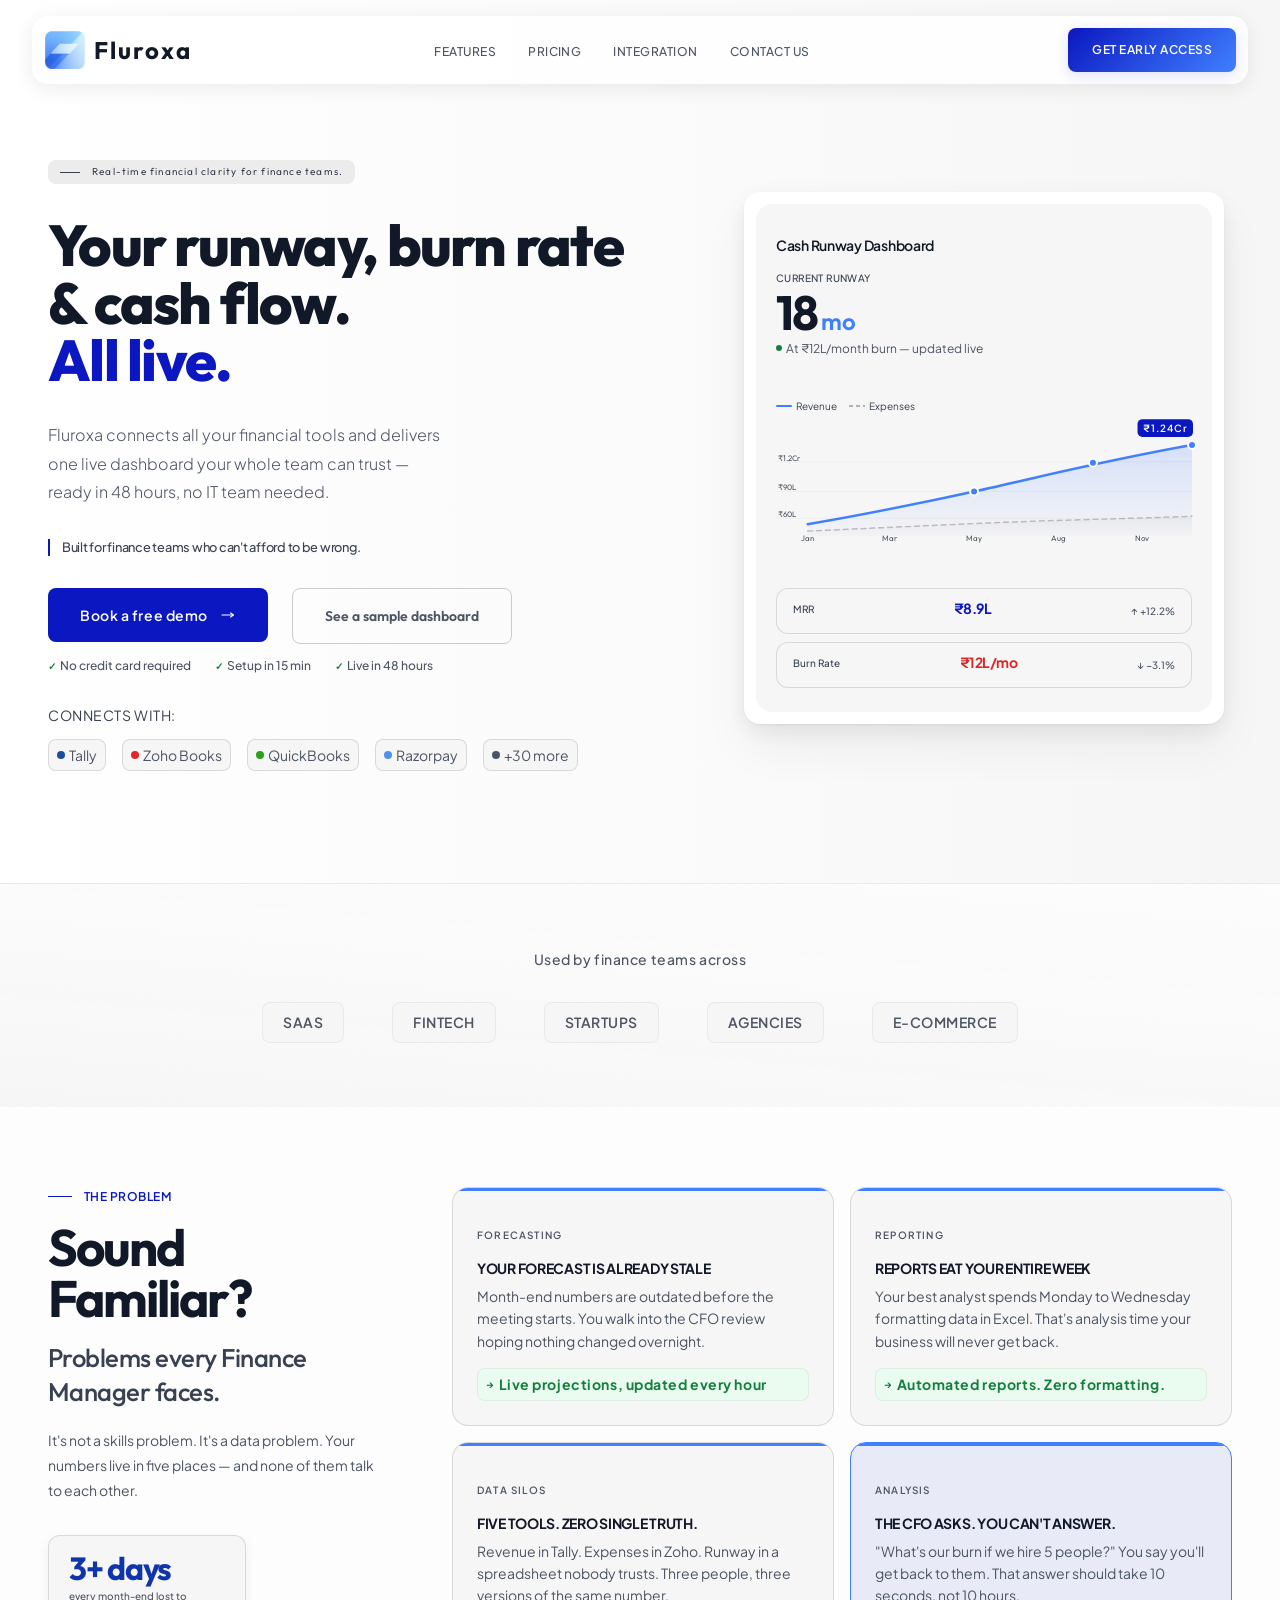
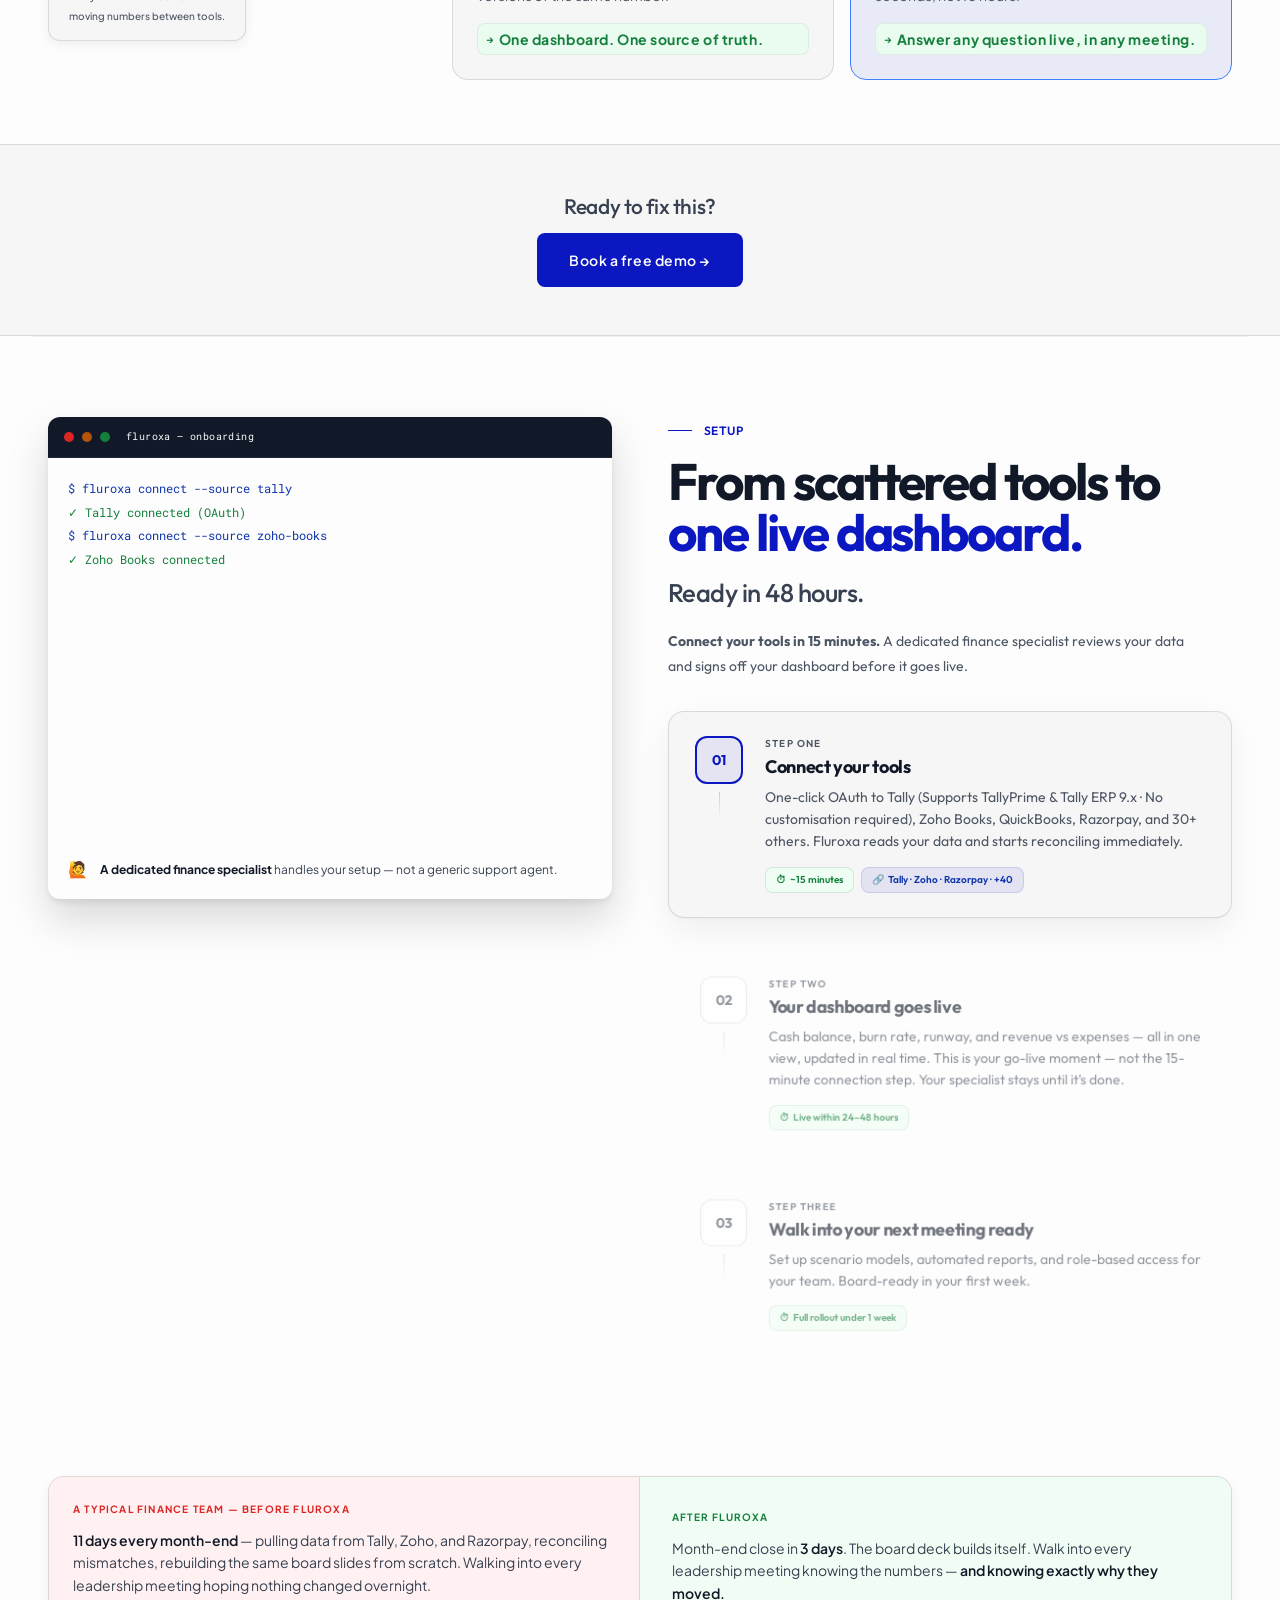
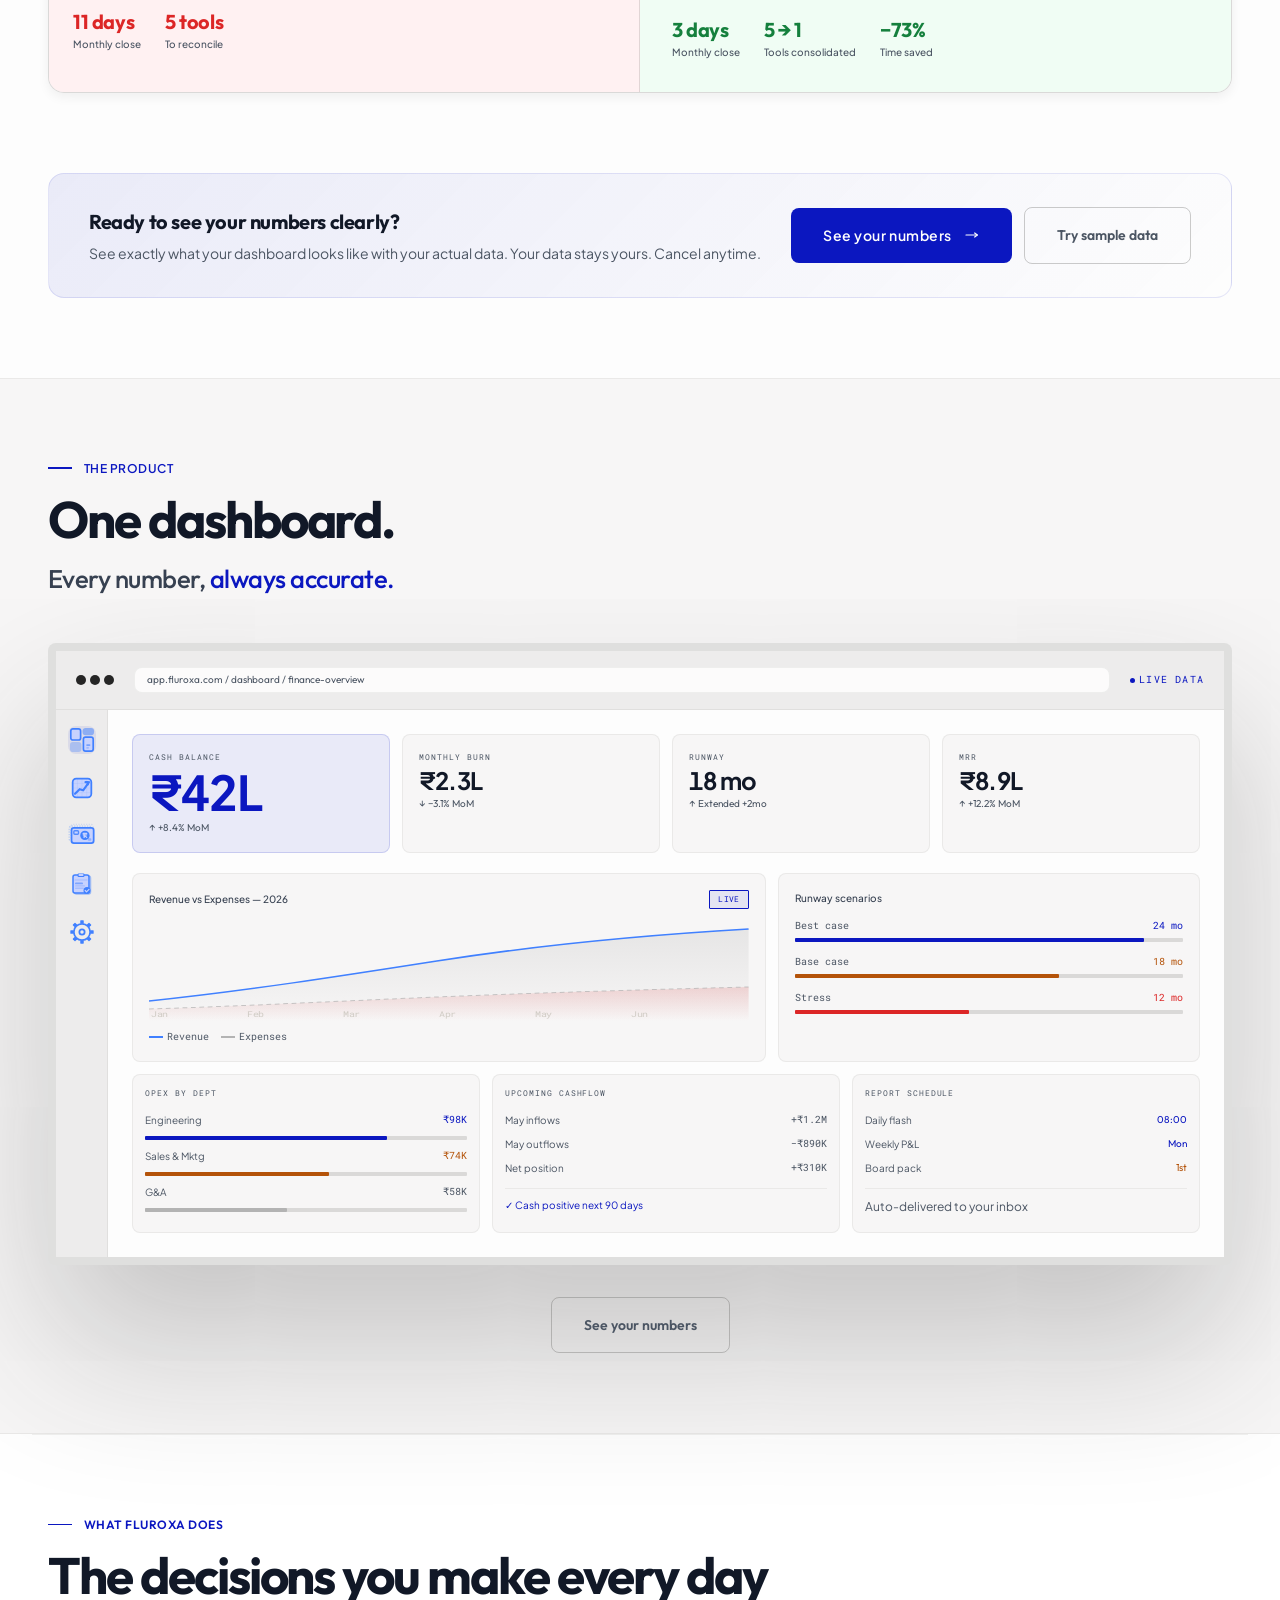
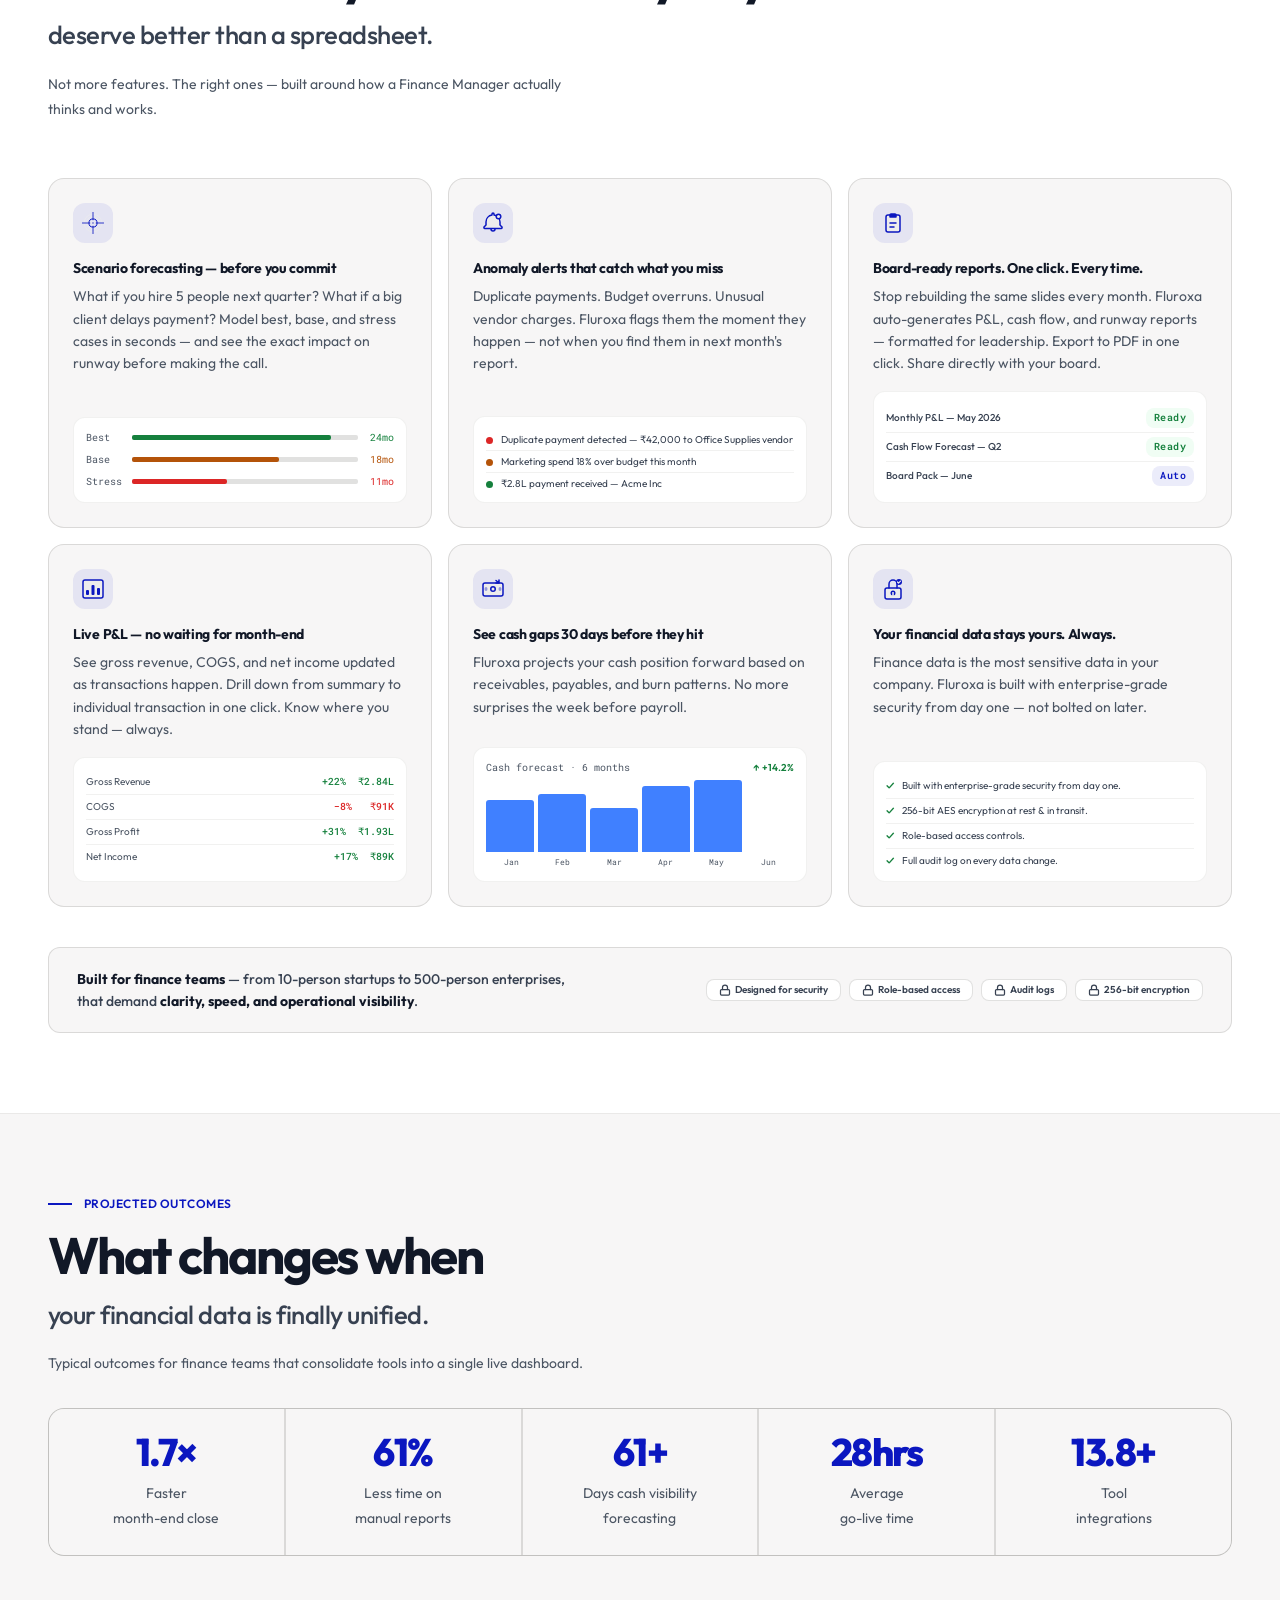
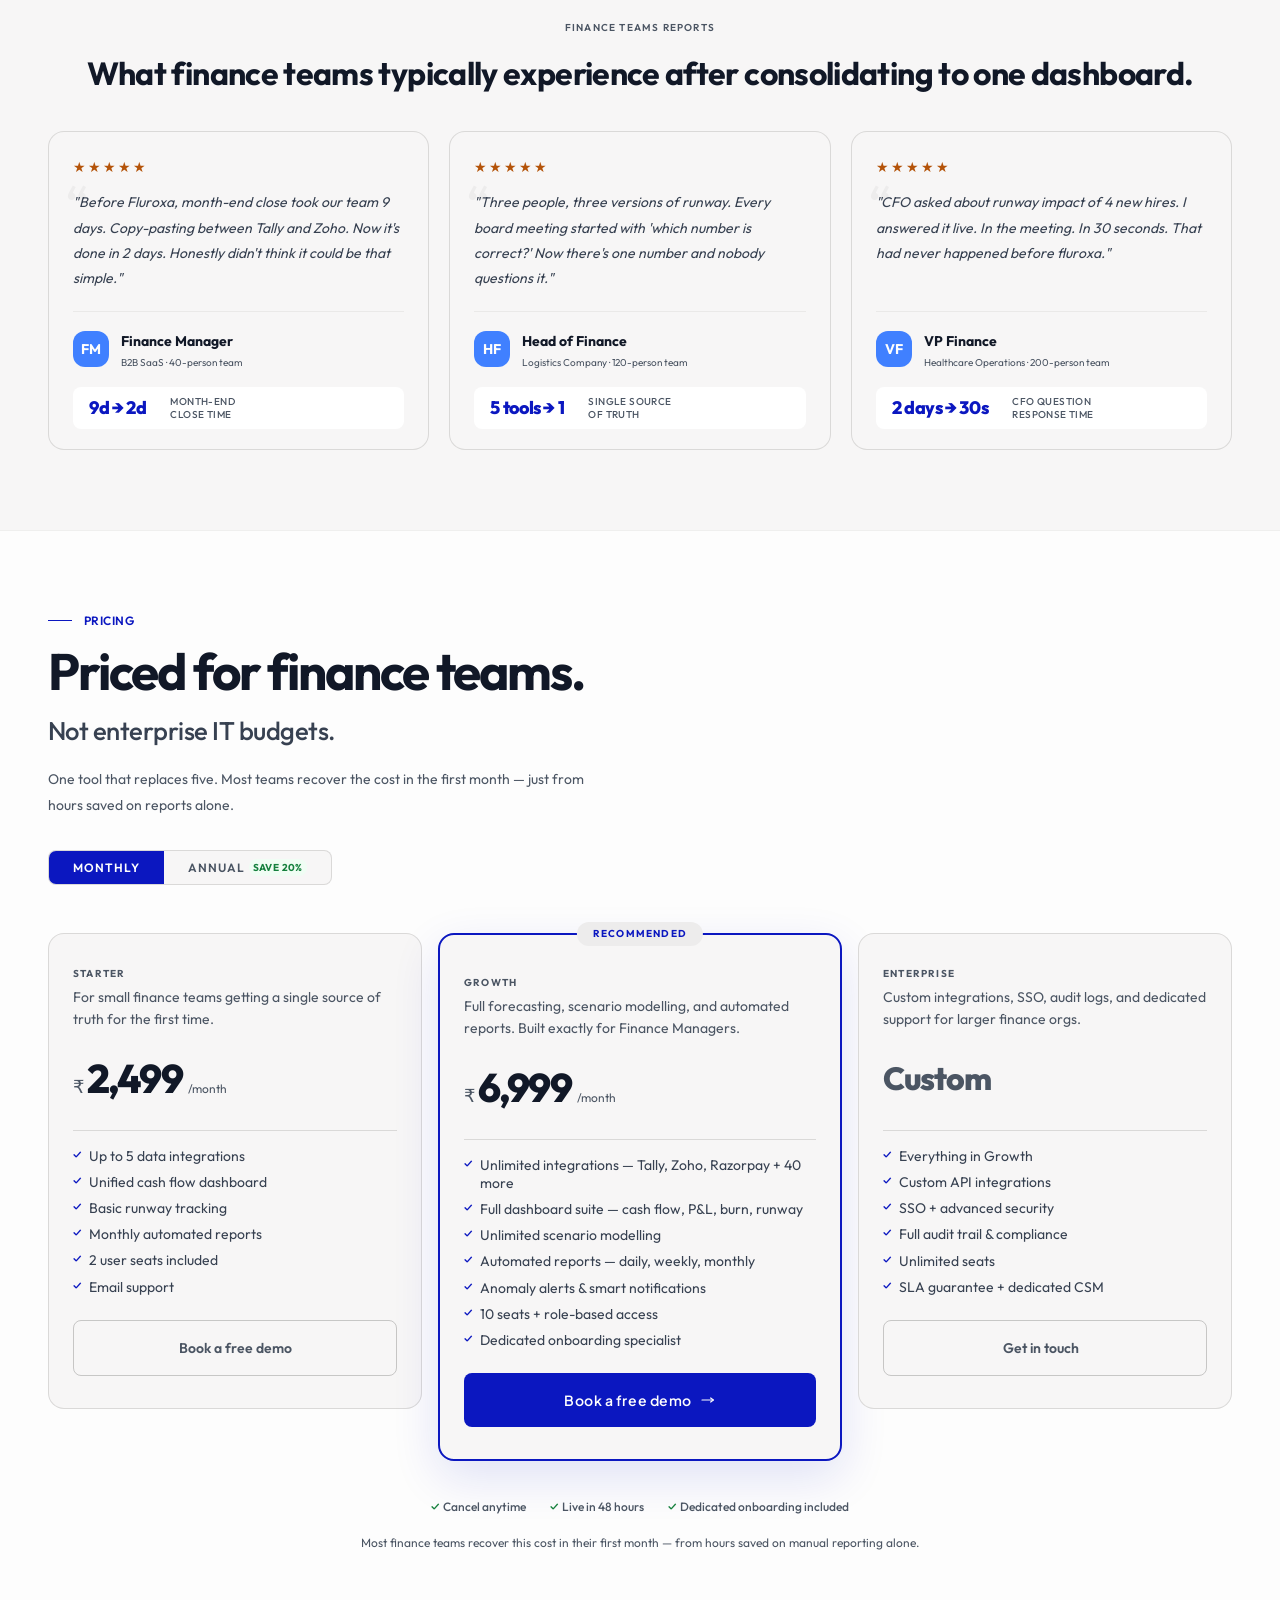
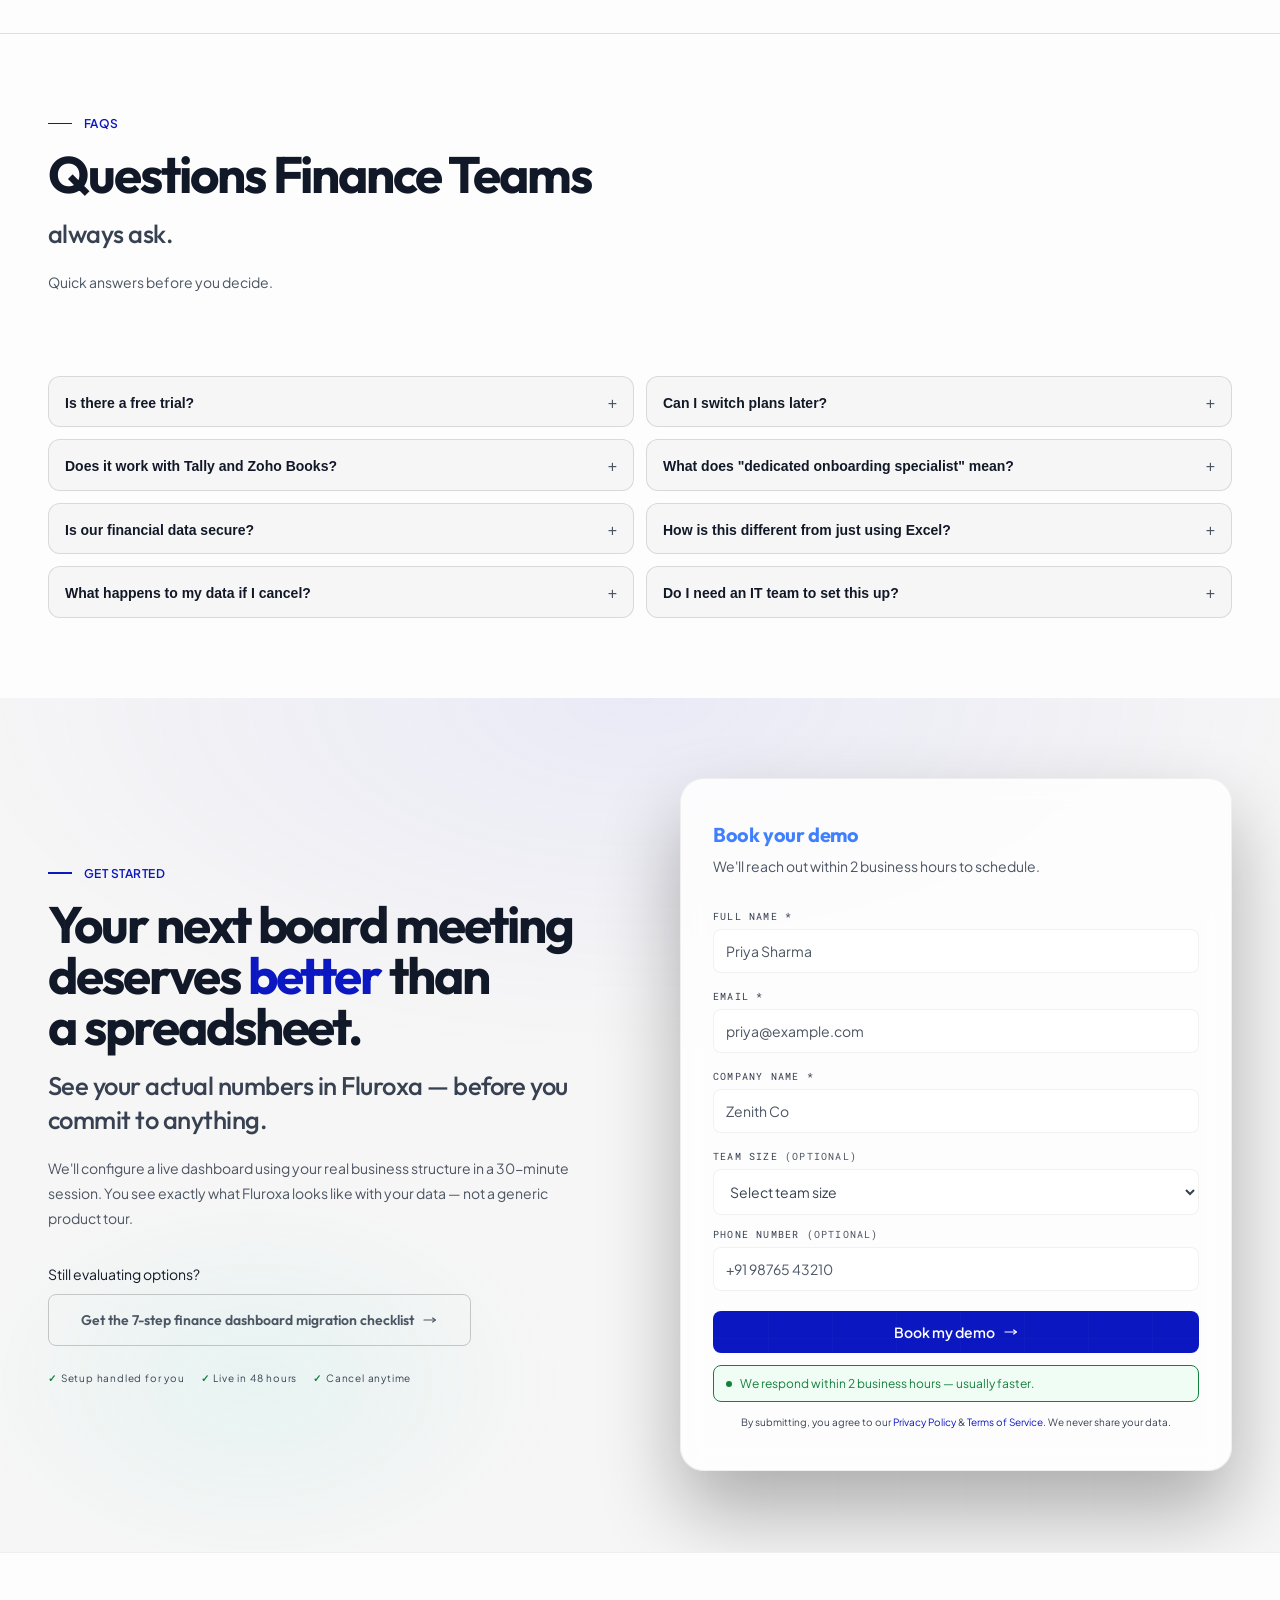
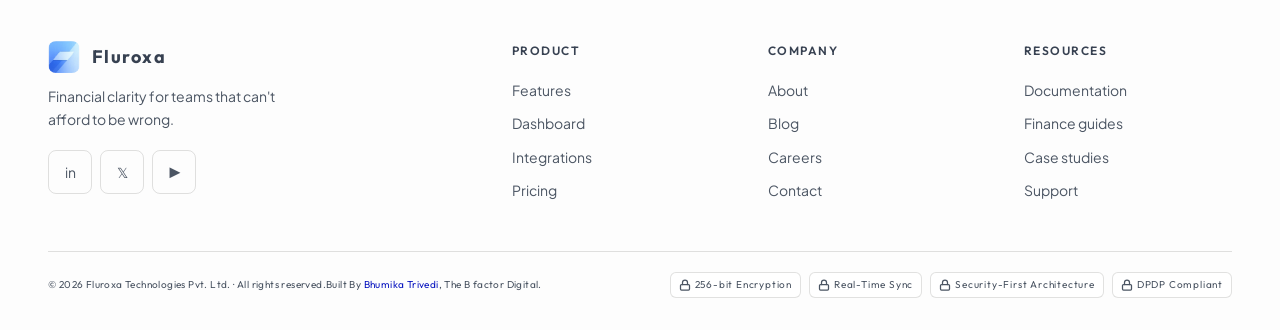
==== commit e0df4ae0: "Add files via upload" ====
--- a/index.html
+++ b/index.html
@@ -18,10 +18,7 @@
       content="Fluroxa | Live Finance Dashboard for CFOs in India — Cash Flow & Runway"
     />
     <meta property="og:type" content="website" />
-    <meta
-      property="og:url"
-      content="https://vkdesigner09.github.io/Fluroxa_Fintech/"
-    />
+    <meta property="og:url" content="https://vkdesigner09.github.io/Fluroxa/" />
     <meta
       property="og:description"
       content="Stop wasting days wrangling data across Tally, Zoho, and spreadsheets. Connect your tools in 15 minutes and get one live, trusted dashboard for cash runway, burn, and forecasting."
@@ -30,7 +27,7 @@
     <!-- FIX: Ensure this is a direct link to your image file -->
     <meta
       property="og:image"
-      content="https://raw.githubusercontent.com/vkdesigner09/Fluroxa_Fintech/main/homepage.png"
+      content="https://raw.githubusercontent.com/vkdesigner09/Fluroxa/main/homepage.jpg"
     />
     <meta property="og:image:width" content="1200" />
     <meta property="og:image:height" content="630" />
@@ -50,7 +47,7 @@
     />
     <meta
       name="twitter:image"
-      content="https://raw.githubusercontent.com/vkdesigner09/Fluroxa_Fintech/main/homepage.png"
+      content="https://raw.githubusercontent.com/vkdesigner09/Fluroxa/main/homepage.jpg"
     />
     <!-- Preconnect to speed up DNS and connection handshakes -->
     <link rel="preconnect" href="https://fonts.googleapis.com" />
--- a/style.min.css
+++ b/style.min.css
@@ -3,4 +3,4 @@
     1.56,
     0.64,
     1
-  );--ease-out:cubic-bezier(0.16, 1, 0.3, 1);--ease-pulse:ease-in-out;--dur-dot-expand:0.4s;--dur-dot-pulse:2.5s;--dur-fast:150ms;--dur-normal:250ms;--dur-slow:400ms;--dur-chart:1.6s;--dur-med:300ms;--surface-page:#fdfdfd;--surface-card:#f7f6f6;--surface-elevated:#ffffff;--surface-glass:rgba(255, 255, 255, 0.8);--surface-tag:#edecec;--surface-dark:#252525;--text-primary:#111827;--text-secondary:#374151;--text-muted:#4b5563;--text-inverse:#fdfdfd;--text-faint:rgba(184, 180, 168, 0.6);--border-btn:rgba(58, 56, 52, 0.25);--border-primary:rgba(58, 56, 52, 0.15);--border-subtle:rgba(58, 56, 52, 0.07);--accent-primary:#0b17c0;--accent-primary-hover:#0f34ac;--accent-data:#4080ff;--chart-primary:#4080ff;--chart-secondary:#b3b3b3;--status-success:#15803d;--status-warning:#b45309;--status-danger:#dc2626;--status-success-soft:#f0fdf4;--status-warning-soft:#fffbeb;--status-danger-soft:#fff1f2;--shadow-brand:rgba(11, 23, 192, 0.12);--surface-highlight:rgba(11, 23, 192, 0.08)}.cl-red-data{color:var(--status-danger)}.cl-gray{color:var(--text-muted)}.cl-green{color:var(--status-success)}.cl-amber{color:var(--status-warning)}.cl-blue{color:var(--accent-primary)}.bg-green,.bg-green-dim{background:var(--status-success)}.bg-amber,.bg-amber-dim{background:var(--status-warning)}.bg-red-data{background:var(--status-danger)}.bg-blue-c-data{background:var(--chart-primary)}.bg-dark{background:var(--surface-dark)}.bg-blue-data{background:var(--chart-primary)}.ft-10{font-size:var(--fs-micro)}.icon{flex-shrink:0;stroke:currentColor;fill:none}.icon-sm-1{width:12px;height:12px}.icon-sm{width:16px;height:16px}.icon-md{width:24px;height:24px}.icon-lg-1{width:64px;height:64px}.icon-lg-2{width:100px;height:100px}.icon use{pointer-events:none}.spec-icon{width:64px;height:64px;flex-shrink:0}.fc-icon .spec-icon{width:24px;height:24px}a:focus-visible,button:focus-visible,input:focus-visible,select:focus-visible,textarea:focus-visible{outline:3px solid var(--accent-primary);outline-offset:3px;border-radius:var(--radius-sm)}img,svg{display:block;max-width:100%}h1,h2,h3,h4,p{margin:0}*,::after,::before{box-sizing:border-box;margin:0;padding:0}html{scroll-behavior:smooth}li,ul{list-style:none}a{text-decoration:none}body{background:var(--surface-page);color:var(--text-primary);font-family:var(--font-ui);font-size:var(--fs-body-sm);line-height:var(--lh-body)}.container{max-width:1320px;margin:0 auto;padding:0 var(--sp-32);pointer-events:auto}fieldset{border:none}.skip-link{position:absolute;top:-60px;left:50%;transform:translateX(-50%);background:var(--accent-primary);color:var(--text-inverse);padding:var(--sp-2) var(--sp-8);border-radius:0 0 var(--radius-sm) var(--radius-sm);font-size:var(--fs-caption);font-weight:var(--fw-semibold);z-index:9999;text-decoration:none;box-shadow:var(--shadow-sm);opacity:0;transition:top var(--dur-normal) var(--ease-standard),opacity var(--dur-normal) var(--ease-standard)}.skip-link:focus{top:var(--sp-8);opacity:1;transform:translateX(-50%);outline:3px solid rgba(11,23,192,.25);outline-offset:3px}#main-content,div[id]:target,section[id]{scroll-margin-top:90px}#lead-form{scroll-margin-top:88px}.hide{position:absolute;opacity:0;height:0;overflow:hidden;pointer-events:none}#scrollToTop{position:fixed;bottom:10px;right:10px;background:var(--accent-primary);color:var(--text-inverse);z-index:1000;padding:var(--sp-12);box-shadow:0 4px 14px rgba(0,0,0,.15);border:none;border-radius:var(--radius-sm);cursor:pointer;transition:opacity .3s ease,visibility .3s ease}.hidden-btn{opacity:0;visibility:hidden}.show-btn{opacity:1;visibility:visible}.nav-wrapper{position:fixed;top:var(--sp-16);left:0;right:0;z-index:100;backdrop-filter:none;-webkit-backdrop-filter:none;box-shadow:none;border-bottom:none;transition:all var(--dur-slow) var(--ease-standard)}.nav-wrapper.scrolled{top:0;background:rgba(255,255,255,.77);backdrop-filter:blur(4px);-webkit-backdrop-filter:blur(4px);box-shadow:0 1px 0 var(--border-primary);border-bottom:1px solid var(--border-primary);transition:all var(--dur-slow) var(--ease-standard)}.nav-wrapper.scrolled nav{background:0 0;box-shadow:none}nav{width:100%;height:68px;display:flex;align-items:center;justify-content:space-between;padding:0 var(--sp-12);background:var(--surface-glass);border:none;border-radius:var(--radius-lg);box-shadow:0 4px 20px rgba(0,0,0,.08);transition:all var(--dur-slow) var(--ease-standard)}.nav-logo{position:relative;display:flex;align-items:center;gap:var(--sp-8);font-family:var(--font-display);font-size:var(--fs-title-sm);font-weight:var(--fw-bold);letter-spacing:var(--ls-wider);color:var(--text-secondary);text-decoration:none;flex-shrink:0;min-width:fit-content}.nav-logo span{color:var(--text-primary)}.nav-logo-icon{width:42px;height:42px;border-radius:var(--radius-md);box-shadow:0 10px 30px rgba(11,23,192,.16)}.nav-inner{width:100%;display:flex;align-items:center;justify-content:space-between}.nav-menu{display:flex;align-items:center;justify-content:space-between;gap:var(--sp-16);flex:1}.nav-center{display:flex;align-items:center;justify-content:center;gap:var(--sp-32);flex:1}.nav-center a{position:relative;font-size:var(--fs-caption);font-weight:var(--fw-medium);color:var(--text-muted);text-decoration:none;text-transform:uppercase;letter-spacing:var(--ls-wide);transition:color var(--dur-normal) var(--ease-standard),transform var(--dur-normal) var(--ease-standard)}.nav-center a::after{content:"";position:absolute;left:0;bottom:-4px;width:0;height:2px;background:var(--accent-primary);transition:width var(--dur-fast) var(--ease-out)}.nav-center a:hover{color:var(--text-primary);transform:translateY(-1px)}.nav-center a:hover::after{width:100%}.nav-center a:active{color:var(--accent-primary)}.nav-center a.active::after{width:100%}.nav-toggle{width:42px;height:42px;display:none;align-items:center;justify-content:center;flex-direction:column;gap:var(--sp-4);padding:0;border:none;background:0 0;cursor:pointer}.nav-toggle span{display:block;width:22px;height:2px;border-radius:var(--radius-pill);background:var(--text-primary);transition:transform .3s var(--ease-standard),opacity .3s var(--ease-standard)}.nav-toggle.open span:first-child{transform:translateY(4px) rotate(45deg)}.nav-toggle.open span:nth-child(2){opacity:0}.nav-toggle.open span:nth-child(3){transform:translateY(-8px) rotate(-45deg)}.nav-cta{position:relative;display:inline-flex;align-items:center;justify-content:center;gap:var(--sp-12);overflow:hidden;padding:var(--sp-12) var(--sp-24);border-radius:var(--radius-sm);background:linear-gradient(135deg,var(--accent-primary),var(--accent-data));color:var(--text-inverse);border:none;box-shadow:0 4px 14px var(--shadow-brand);font-family:var(--font-ui);font-size:var(--fs-caption);font-weight:var(--fw-semibold);letter-spacing:var(--ls-wide);text-transform:uppercase;text-decoration:none;transition:transform .28s var(--ease-spring),box-shadow .28s var(--ease-standard),color var(--dur-normal) var(--ease-standard)}.nav-cta:hover{transform:translateY(-2px);box-shadow:0 8px 24px var(--shadow-brand);color:var(--text-inverse)}.nav-cta span{position:relative;z-index:1}.herosec{background:linear-gradient(90deg,var(--surface-elevated) 0,var(--surface-card) 100%)}.hero{display:grid;grid-template-columns:1fr 1fr;position:relative;align-items:start}.hero-left{position:relative;z-index:2;display:flex;flex-direction:column;justify-content:flex-start;padding:var(--sp-160) var(--sp-16) var(--sp-80) var(--sp-16);border-right:none}.hero-counter{width:fit-content;display:inline-flex;align-items:center;gap:var(--sp-12);padding:var(--sp-4) var(--sp-12);background:var(--surface-tag);border-radius:var(--radius-sm);font-family:var(--font-display);font-size:var(--fs-micro);letter-spacing:var(--ls-eyebrow);color:var(--text-secondary)}.hero-counter::before{content:"";display:block;width:20px;height:1px;background:var(--text-secondary)}.hero-h1{margin-top:var(--sp-32);margin-bottom:var(--sp-32);font-family:var(--font-display);font-size:clamp(3.2rem, 4.5vw, 5rem);font-weight:800;line-height:var(--lh-flat);letter-spacing:-.03em;color:var(--text-primary);animation:lineReveal 1s var(--ease-out) both}@keyframes lineReveal{from{opacity:.01;transform:translateY(110%)}to{opacity:1;transform:translateY(0)}}@keyframes fadeIn{from{opacity:0;transform:translateY(10px)}to{opacity:1;transform:translateY(0)}}.hero-sub{max-width:400px;margin-bottom:var(--sp-32);font-size:var(--fs-body-sm);font-weight:300;line-height:var(--lh-relaxed);color:var(--text-muted);animation:fadeIn 1s .5s both}.hero-integrations{margin-bottom:var(--sp-32);margin-top:var(--sp-32);animation:fadeIn 1s .6s both}.hero-integrations .integrations-label{margin-bottom:var(--sp-12)}.integrations-label{font-weight:var(--fw-semibold);font-size:var(--fs-caption);text-transform:uppercase;letter-spacing:var(--ls-wide)}.integration-dot{display:block;width:8px;height:8px;border-radius:50%;flex-shrink:0}.integrations-list li:first-child .integration-dot{background:#1b4f9b}.integrations-list li:nth-child(2) .integration-dot{background:#e42527}.integrations-list li:nth-child(3) .integration-dot{background:#2ca01c}.integrations-list li:nth-child(4) .integration-dot{background:#528ff0}.integrations-list li:nth-child(5) .integration-dot{background:var(--text-muted)}.integrations-label{display:block;margin-bottom:var(--sp-8);font-size:var(--fs-label);font-weight:var(--fw-regular);color:var(--text-secondary)}.integrations-list{display:flex;align-items:center;flex-wrap:wrap;gap:var(--sp-16)}.integration-item{display:flex;align-items:center;gap:var(--sp-4);padding:var(--sp-4) var(--sp-8);background:var(--surface-card);border:1px solid var(--border-primary);border-radius:var(--radius-sm);font-size:var(--fs-label);color:var(--text-muted)}.hero-trust-line{display:inline-flex;align-items:center;padding:0 var(--sp-12);margin-bottom:var(--sp-32);font-size:clamp(var(--fs-caption), 1vw, var(--fs-label));font-weight:var(--fw-medium);line-height:var(--lh-title);letter-spacing:var(--ls-normal);color:var(--text-secondary);max-width:fit-content;border:none;background:0 0;padding-left:var(--sp-12);border-left:2px solid var(--accent-primary);border-radius:0}.hero-cta-row{display:flex;align-items:flex-start;gap:var(--sp-24);animation:fadeIn 1s .7s both}.trust-bar{display:flex;align-items:flex-start;justify-content:flex-start;flex-wrap:wrap;gap:var(--sp-24);margin-top:var(--sp-16)}.hero-right{position:sticky;top:88px;align-self:start;padding:var(--sp-96) var(--sp-16) var(--sp-80) var(--sp-40);display:flex;align-items:flex-end;justify-content:flex-start;flex-direction:column;justify-content:center}.fr-root{position:relative;width:100%;margin-left:0;padding:var(--sp-8) var(--sp-8) var(--sp-24);display:flex;justify-content:flex-end;font-family:var(--font-ui)}.fr-card{padding:var(--sp-12);background:var(--surface-elevated);border-radius:var(--radius-lg);box-shadow:0 1px 3px rgba(0,0,0,.06),0 8px 24px rgba(0,0,0,.07),0 24px 48px rgba(0,0,0,.05);animation:cardUp .7s var(--ease-out) both;width:100%;max-width:480px;position:relative}.fr-card-inner{padding:var(--sp-12) var(--sp-20);background:var(--surface-card);border-radius:var(--radius-lg)}@keyframes cardUp{from{opacity:0;transform:translateY(24px)}to{opacity:1;transform:translateY(0)}}.fr-header{display:flex;align-items:center;justify-content:space-between;padding:var(--sp-16) 0}.fr-header-title{font-size:var(--fs-label);font-weight:var(--fw-semibold);letter-spacing:var(--ls-normal);color:var(--text-primary)}.fr-runway{padding:var(--sp-12) 0}.fr-runway-label{margin-bottom:var(--sp-2);font-size:var(--fs-micro);font-weight:var(--fw-medium);letter-spacing:var(--ls-wide);text-transform:uppercase;color:var(--text-secondary)}.fr-runway-val{display:flex;align-items:baseline;line-height:var(--lh-flat)}.fr-runway-num{font-family:var(--font-display);font-size:var(--fs-display-sm);font-weight:var(--fw-bold);letter-spacing:var(--ls-tight);color:var(--text-primary);animation:countUp 1s ease-out .4s both}.fr-runway-unit{margin-left:var(--sp-4);margin-bottom:var(--sp-4);font-family:var(--font-display);font-size:var(--fs-title-sm);font-weight:var(--fw-semibold);color:var(--chart-primary)}.fr-runway-sub{display:flex;align-items:center;gap:var(--sp-4);margin-top:var(--sp-2);font-size:var(--fs-caption);color:var(--text-muted)}.fr-live-dot{width:6px;height:6px;flex-shrink:0;border-radius:50%;background:var(--status-success);animation:livePulse 2s ease-in-out infinite}@keyframes countUp{from{opacity:0;transform:translateY(8px)}to{opacity:1;transform:translateY(0)}}@keyframes livePulse{0%,100%{opacity:1}50%{opacity:.3}}.fr-chart-wrap{display:flex;flex-direction:column;padding:var(--sp-12) 0}.fr-chart-legend{display:flex;gap:var(--sp-12);z-index:4}.fr-legend-item{display:flex;align-items:center;gap:var(--sp-4);font-size:var(--fs-micro);color:var(--text-secondary)}.fr-legend-line{width:16px;height:2px;border-radius:1px}.fr-legend-dashed{width:16px;height:2px;background:repeating-linear-gradient(90deg,var(--chart-secondary) 0,var(--chart-secondary) 4px,transparent 4px,transparent 7px)}.fr-chart-svg{width:100%;height:110px;display:block;overflow:visible;margin-top:var(--sp-20)}.fr-stats{display:grid;grid-template-columns:1fr;gap:var(--sp-8);margin:var(--sp-32) 0 var(--sp-12);text-align:center}.fr-stat{display:flex;flex-direction:row;justify-content:space-between;padding:var(--sp-12) var(--sp-16);background:var(--surface-card);border:1px solid var(--border-primary);border-radius:var(--radius-md);transition:background var(--dur-fast) var(--ease-standard)}.fr-stat:hover{background:var(--surface-page)}.fr-stat-label{margin-bottom:var(--sp-4);font-size:var(--fs-micro);font-weight:var(--fw-medium);color:var(--text-secondary)}.fr-stat-val{font-family:var(--font-ui);font-size:var(--fs-label);font-weight:var(--fw-bold);line-height:var(--lh-flat);letter-spacing:var(--ls-tight)}.fr-stat-sub{margin-top:var(--sp-2);font-size:var(--fs-micro);font-weight:var(--fw-medium)}.logo-reveal{background:linear-gradient(185deg,transparent 0,var(--surface-card));border-top:1px solid var(--border-subtle)}.logo-strip{width:100%;padding:var(--sp-64) var(--sp-32);display:flex;flex-direction:column;align-items:center;gap:var(--sp-32)}.ls-label{font-size:var(--fs-label);font-weight:var(--fw-medium);color:var(--text-muted);text-align:center;letter-spacing:var(--ls-wide);max-width:500px}.ls-logos{display:flex;align-items:center;justify-content:center;flex-wrap:wrap;gap:var(--sp-48)}.ls-logo{text-transform:uppercase;cursor:pointer;padding:var(--sp-8) var(--sp-20);background:var(--surface-card);border:1px solid var(--border-subtle);border-radius:var(--radius-sm);font-size:var(--fs-label);font-weight:var(--fw-semibold);letter-spacing:.5px;color:var(--text-muted);transition:color var(--dur-normal) var(--ease-standard)}.ls-logo:hover{color:var(--accent-primary)}.btn-primary{display:inline-flex;align-items:center;gap:var(--sp-12);padding:var(--sp-16) var(--sp-32);background:var(--accent-primary);color:var(--text-inverse);border-radius:var(--radius-sm);font-family:var(--font-ui);font-size:var(--fs-label);font-weight:var(--fw-semibold);letter-spacing:var(--ls-wide);text-decoration:none;border:none;cursor:pointer;transition:transform var(--dur-normal) var(--ease-spring),background var(--dur-normal) var(--ease-standard),box-shadow var(--dur-normal) var(--ease-standard)}.btn-primary:hover{background:var(--accent-primary-hover);transform:translateY(-2px);box-shadow:0 8px 30px var(--shadow-brand)}.btn-ghost{display:inline-flex;align-items:center;gap:var(--sp-8);background:0 0;color:var(--text-muted);padding:var(--sp-16) var(--sp-32);border-radius:var(--radius-sm);font-size:var(--fs-label);font-weight:var(--fw-semibold);text-decoration:none;border:1.5px solid var(--border-btn);transition:border-color var(--dur-normal) var(--ease-standard),background var(--dur-normal) var(--ease-standard);font-family:var(--font-display);cursor:pointer}.btn-ghost:hover{border-color:rgba(11,23,192,.2);background:var(--surface-highlight);color:var(--text-secondary)}.sec-eyebrow{display:flex;align-items:center;gap:var(--sp-12);font-size:var(--fs-caption);font-weight:var(--fw-semibold);letter-spacing:var(--ls-wide);text-transform:uppercase;color:var(--accent-primary);margin-bottom:var(--sp-16)}.sec-eyebrow::before{content:"";display:block;width:24px;height:1.5px;background:var(--accent-primary)}.sec-headline{font-family:var(--font-display);font-size:clamp(2.4rem, 4vw, 3.2rem);font-weight:var(--fw-bold);color:var(--text-primary);line-height:var(--lh-flat);letter-spacing:var(--ls-tight);margin-bottom:var(--sp-20)}.sec-subline{display:block;margin-top:17px;font-family:var(--font-display);font-size:.5em;font-style:normal;font-weight:var(--fw-medium);color:var(--text-secondary);letter-spacing:var(--ls-normal);line-height:var(--lh-title)}.sec-sub{max-width:280px;margin-bottom:var(--sp-32);font-size:var(--fs-label);font-weight:var(--fw-regular);color:var(--text-muted);line-height:var(--lh-relaxed)}.wrapperdash{padding:var(--sp-80) var(--sp-16)}.wrapperdash-md{padding:var(--sp-40) var(--sp-16) var(--sp-80)}.pain-cards{background:var(--surface-page)}.ps-layout{display:grid;grid-template-columns:minmax(260px,340px) 1fr;gap:var(--sp-64);align-items:start;padding:var(--sp-80) var(--sp-16) var(--sp-64)}.ps-stat{display:inline-flex;flex-direction:column;padding:var(--sp-16) var(--sp-20);background:var(--surface-card);border:1px solid var(--border-primary);border-radius:var(--radius-md);box-shadow:var(--shadow-sm)}.ps-stat-num{font-family:var(--font-display);font-size:var(--fs-title-md);font-weight:var(--fw-bold);color:var(--accent-primary-hover);letter-spacing:var(--ls-tight);line-height:var(--lh-flat)}.ps-stat-label{margin-top:var(--sp-4);font-size:var(--fs-micro);font-weight:var(--fw-medium);color:var(--text-muted)}.ps-grid{display:grid;grid-template-columns:1fr 1fr;gap:var(--sp-16)}.pain-card{position:relative;overflow:hidden;cursor:default;padding:var(--sp-32) var(--sp-24) var(--sp-24);background:var(--surface-card);border:1px solid var(--border-primary);border-radius:var(--radius-lg);transition:box-shadow var(--dur-normal) var(--ease-standard),border-color var(--dur-normal) var(--ease-standard),transform var(--dur-normal) var(--ease-out)}.pain-card:hover{box-shadow:var(--shadow-md);border-color:var(--border-primary);transform:translateY(-3px);background:var(--surface-page)}.pain-card:last-child{border-color:var(--accent-data);background:var(--surface-highlight)}.pain-card:last-child:hover{background:var(--surface-page)}.pain-card::before{content:"";position:absolute;inset:0 0 auto 0;height:3px;background:var(--chart-primary);transition:background var(--dur-slow) var(--ease-standard)}.pain-card:hover::before{background:var(--accent-primary-hover)}.pc-tag{display:inline-flex;align-items:center;gap:var(--sp-4);margin-bottom:var(--sp-16);font-size:var(--fs-micro);font-weight:var(--fw-semibold);letter-spacing:var(--ls-eyebrow);text-transform:uppercase;color:var(--text-muted)}.pc-tag::before{display:none;content:"";flex-shrink:0;width:6px;height:6px;border-radius:50%;background:var(--status-danger)}.pc-icon{display:block;margin-bottom:var(--sp-12);font-size:var(--fs-title-sm);line-height:var(--lh-flat)}.pc-h{margin-bottom:var(--sp-8);font-size:var(--fs-label);font-weight:var(--fw-bold);line-height:var(--lh-title);letter-spacing:var(--ls-normal);text-transform:uppercase;color:var(--text-primary)}.pc-b{margin-bottom:var(--sp-16);font-size:var(--fs-label);line-height:var(--lh-body);color:var(--text-muted)}.pc-res{display:flex;align-items:center;gap:var(--sp-4);padding:var(--sp-4) var(--sp-8);font-size:var(--fs-label);font-weight:var(--fw-bold);letter-spacing:var(--ls-wide);color:var(--status-success);border:1px solid var(--border-subtle);background:#eafbf0;border-radius:var(--radius-sm);margin-top:var(--sp-12)}.pc-res::before{content:"→";font-size:var(--fs-micro)}.bk-cta{display:flex;align-items:center;gap:var(--sp-12);padding:var(--sp-16) var(--sp-32);color:var(--text-secondary);font-family:var(--font-ui);font-size:var(--fs-label);font-weight:var(--fw-semibold);letter-spacing:var(--ls-wide);transition:transform var(--dur-normal) var(--ease-spring),background var(--dur-normal) var(--ease-standard),box-shadow var(--dur-normal) var(--ease-standard)}.intent-capture{display:flex;align-items:center;justify-content:center;flex-direction:column;gap:var(--sp-12);padding:var(--sp-32) var(--sp-24);background:var(--surface-card);border:1px solid var(--border-primary);border-radius:var(--radius-lg)}.intent-capture p{display:block;font-family:var(--font-display);font-size:1.5em;font-style:normal;font-weight:var(--fw-medium);color:var(--text-secondary);letter-spacing:var(--ls-normal);line-height:var(--lh-title)}.story-bar{background:var(--surface-card);border:1px solid var(--border-primary);border-radius:var(--radius-lg);overflow:hidden;box-shadow:var(--shadow-sm);display:grid;grid-template-columns:1fr 1fr;align-items:stretch}.story-before{padding:var(--sp-24) var(--sp-24);background:var(--status-danger-soft);border-right:1px solid var(--border-primary)}.story-after{padding:var(--sp-32);background:var(--status-success-soft)}.story-tag{font-size:var(--fs-micro);font-weight:var(--fw-bold);letter-spacing:var(--ls-eyebrow);text-transform:uppercase;margin-bottom:var(--sp-12)}.story-tag.before-tag{color:var(--status-danger)}.story-tag.after-tag{color:var(--status-success)}.story-text{font-size:var(--fs-label);color:var(--text-secondary);line-height:var(--lh-body);margin-bottom:var(--sp-16)}.story-text strong{color:var(--text-primary);font-weight:var(--fw-semibold)}.story-metrics{display:flex;gap:var(--sp-24)}.sm-val{font-family:var(--font-display);font-size:var(--fs-body-lg);font-weight:var(--fw-bold);letter-spacing:var(--ls-normal);line-height:var(--lh-flat);margin-bottom:var(--sp-4)}.sm-label{font-size:var(--fs-micro);color:var(--text-muted);font-weight:var(--fw-medium)}.story-before .sm-val{color:var(--status-danger)}.story-after .sm-val{color:var(--status-success)}.no-w-md{max-width:540px}.hiw{font-family:var(--font-display);background:var(--surface-page);padding:var(--sp-80) var(--sp-16);border-top:1px solid var(--border-subtle)}.hiw-layout{display:grid;grid-template-columns:1fr 1fr;gap:var(--sp-56);align-items:start}.hiw-left{position:sticky;top:var(--sp-120);align-self:start}.terminal{background:var(--surface-page);border-radius:var(--radius-md);box-shadow:0 4px 6px rgba(0,0,0,.07),0 20px 40px rgba(0,0,0,.15),0 0 0 1px rgba(255,255,255,.05)}.term-bar{background:var(--text-primary);padding:var(--sp-12) var(--sp-16);border-radius:var(--radius-md) var(--radius-md) 0 0;display:flex;align-items:center;gap:var(--sp-8);border-bottom:1px solid rgba(255,255,255,.06)}.term-dot{width:10px;height:10px;border-radius:50%}.term-title{font-family:var(--font-data);font-size:var(--fs-micro);color:var(--text-inverse);margin-left:var(--sp-8);letter-spacing:var(--ls-wide)}.term-body{padding:var(--sp-20) var(--sp-20) var(--sp-8)}.term-line{font-family:var(--font-data);font-size:var(--fs-caption);line-height:var(--lh-relaxed);margin-bottom:var(--sp-2);opacity:1;transform:none;transition:opacity .3s var(--ease-standard),transform .3s var(--ease-standard)}.js .term-line{opacity:0;transform:translateX(-4px)}.js .term-line.show{opacity:1;transform:translateX(0)}.tc1{color:var(--text-muted)}.tk{color:var(--accent-primary-hover)}.ts{color:var(--status-success)}.tp{color:var(--status-warning)}.tg{color:var(--chart-primary)}.term-cursor{display:inline-block;width:8px;height:14px;background:var(--accent-primary);vertical-align:middle;animation:blink 1s step-end infinite;margin-left:var(--sp-2)}@keyframes blink{0%,100%{opacity:1}50%{opacity:0}}.term-footer{padding:var(--sp-16) var(--sp-20);border-top:1px solid rgba(255,255,255,.06);display:flex;align-items:center;gap:var(--sp-12);margin-top:var(--sp-8)}.term-footer-text{font-size:var(--fs-caption);color:var(--text-secondary);font-family:var(--font-ui);line-height:var(--lh-body)}.term-footer-text strong{color:var(--text-primary)}.term-progress-wrap{margin:var(--sp-12) var(--sp-20) 0;background:rgba(255,255,255,.05);border-radius:var(--sp-4);height:var(--sp-4)}.term-progress-fill{height:100%;border-radius:var(--sp-4);background:linear-gradient(90deg,var(--accent-primary),var(--chart-primary));width:0%;transition:width 1.4s var(--ease-out)}.steps{display:flex;flex-direction:column;gap:0;padding-top:var(--sp-4)}.step{display:grid;grid-template-columns:52px 1fr;gap:var(--sp-20);padding:var(--sp-24);border:1px solid transparent;border-radius:var(--radius-lg);align-items:start;opacity:.6;margin-bottom:var(--sp-16);transform:translateY(16px) scale(.98);transition:opacity .5s var(--ease-standard),transform .5s var(--ease-standard),background .5s var(--ease-standard),border-color .5s var(--ease-standard);will-change:transform,opacity}.step.active{opacity:1;transform:translateY(0) scale(1);background:var(--surface-card);border-color:var(--border-primary);box-shadow:0 1px 2px rgba(0,0,0,.04),0 12px 32px rgba(0,0,0,.06)}.step.active:hover{background:var(--surface-card);border-color:var(--border-primary)}.step.active:hover .step-num{background:var(--surface-highlight);border:2px solid var(--accent-primary);color:var(--accent-primary)}.step:last-child{border-bottom:none}.step-num-col{display:flex;flex-direction:column;align-items:center;gap:0}.step-num{width:48px;height:48px;border-radius:var(--radius-md);display:flex;align-items:center;justify-content:center;font-family:var(--font-display);font-size:var(--fs-label);font-weight:var(--fw-bold);flex-shrink:0;transition:all .3s var(--ease-standard)}.step-connector{width:1px;flex:1;min-height:28px;background:linear-gradient(to bottom,rgb(58 56 52 / 22%),transparent);margin-top:var(--sp-8)}.step-eyebrow{font-size:var(--fs-micro);font-weight:var(--fw-semibold);letter-spacing:var(--ls-eyebrow);text-transform:uppercase;color:var(--text-muted);margin-bottom:var(--sp-4)}.step-title{font-family:var(--font-display);font-size:var(--fs-body-md);font-weight:var(--fw-bold);color:var(--text-primary);letter-spacing:var(--ls-normal);margin-bottom:var(--sp-8);line-height:var(--lh-heading)}.step-body{font-size:var(--fs-label);color:var(--text-muted);line-height:var(--lh-body);margin-bottom:var(--sp-12)}.step-pill{display:inline-flex;align-items:center;gap:var(--sp-4);background:var(--status-success-soft);border:1px solid rgba(21,128,61,.15);color:var(--status-success);border-radius:var(--radius-sm);font-size:var(--fs-micro);font-weight:var(--fw-semibold);padding:var(--sp-4) 10px;letter-spacing:var(--ls-none)}.step-pill::before{content:"⏱";font-size:var(--fs-micro)}.step-pill.tool{background:var(--surface-highlight);border-color:var(--shadow-brand);color:var(--accent-primary-hover);margin-left:var(--sp-4)}.step-pill.tool::before{content:"🔗"}.step.active .step-num{background:var(--surface-highlight);border:2px solid var(--accent-primary);color:var(--accent-primary)}.step:not(.active) .step-num{background:var(--surface-elevated);border:1.5px solid var(--border-primary);color:var(--text-muted)}.step-num:hover{background:var(--surface-highlight);border:2px solid var(--accent-primary)!important;color:var(--accent-primary)}.hiw-cta{margin-top:var(--sp-80);background:linear-gradient(135deg,var(--surface-highlight) 0,transparent 100%);border:1px solid rgba(11,23,192,.1);border-radius:var(--radius-lg);padding:var(--sp-32) var(--sp-40);display:flex;align-items:center;justify-content:space-between;gap:var(--sp-24)}.hiw-cta-title{font-family:var(--font-display);font-size:var(--fs-body-lg);font-weight:var(--fw-bold);color:var(--text-primary);letter-spacing:var(--ls-normal);margin-bottom:var(--sp-4)}.hiw-cta-sub{font-size:var(--fs-label);color:var(--text-muted);line-height:var(--lh-body)}.hiw-cta-right{display:flex;flex-direction:column;align-items:flex-end;gap:var(--sp-12);flex-shrink:0}.btn-group{display:flex;align-items:center;gap:var(--sp-12)}.reveal{opacity:1;transform:none}.js .reveal{opacity:0;transform:translateY(16px);transition:opacity .65s ease,transform .65s ease}.js .reveal.in{opacity:1;transform:translateY(0)}.rd1{transition-delay:50ms}.rd2{transition-delay:0.15s}.rd3{transition-delay:0.25s}.rd4{transition-delay:0.35s}.rd5{transition-delay:0.45s}.rd6{transition-delay:0.55s}.db-section{background:var(--surface-card);border-top:1px solid var(--border-subtle);border-bottom:1px solid var(--border-subtle)}.dash-block{display:flex;flex-wrap:wrap;position:relative}.db-header{margin-bottom:var(--sp-48)}.db-shell{background:var(--surface-page);border:8px solid var(--border-primary);border-radius:var(--radius-sm);box-shadow:0 80px 160px rgba(39,39,39,.24)}.db-titlebar{background:var(--surface-tag);padding:var(--sp-16) var(--sp-20);display:flex;align-items:center;gap:var(--sp-12);border-bottom:1px solid var(--border-subtle)}.db-dot{width:10px;height:10px;border-radius:50%}.dots-line{display:flex;gap:var(--sp-4)}.db-url{flex:1;background:var(--surface-glass);border-radius:var(--radius-sm);padding:var(--sp-4) var(--sp-12);margin:0 var(--sp-8);font-family:var(--font-display);font-size:var(--fs-micro);color:var(--text-muted);border:1px solid var(--border-subtle)}.db-live{font-family:var(--font-data);font-size:var(--fs-micro);letter-spacing:var(--ls-eyebrow);color:var(--accent-primary);display:flex;align-items:center;gap:var(--sp-4)}.db-live::before{content:"";width:5px;height:5px;border-radius:50%;background:var(--accent-primary);animation:blink 1.5s infinite}.db-sidebar{position:absolute;inset:0 auto 0 0;width:52px;background:var(--surface-tag);border-right:1px solid var(--border-subtle);display:flex;flex-direction:column;align-items:center;padding:var(--sp-16) 0;gap:var(--sp-20)}.db-cta{text-align:center;margin-top:var(--sp-32)}@keyframes dotPulse{0%,100%{r:4}50%{r:5.5}}.sb-icon{width:28px;height:28px;border-radius:var(--radius-sm);display:flex;align-items:center;justify-content:center;font-size:var(--fs-caption);color:var(--text-muted);cursor:pointer;transition:background var(--dur-normal) var(--ease-standard),color var(--dur-normal) var(--ease-standard)}.sb-icon.active,.sb-icon:hover{background:var(--surface-highlight);color:var(--accent-primary)}.db-content{margin-left:52px;padding:var(--sp-24);flex:1}.db-blck-content{display:flex;flex-direction:column;gap:var(--sp-4)}.db-c-name{display:flex;justify-content:space-between;font-family:var(--font-data);font-size:var(--fs-micro);color:var(--text-muted);margin-bottom:var(--sp-4)}.chart-tagline{display:flex;gap:var(--sp-12);margin-top:var(--sp-8)}.c-t-name{display:flex;align-items:center;gap:var(--sp-4);font-size:var(--fs-micro);color:var(--text-muted);font-family:var(--font-data)}.c-t-line{display:block;width:14px;height:2px}.gray{background:var(--chart-secondary)}.blue{background:var(--chart-primary)}.db-kpi-row{display:grid;grid-template-columns:repeat(4,1fr);gap:var(--sp-12);margin-bottom:var(--sp-20)}.db-kpi{position:relative;background:var(--surface-card);border:1px solid var(--border-subtle);border-radius:var(--radius-sm);padding:var(--sp-16);transition:border-color var(--dur-normal) var(--ease-standard),transform var(--dur-normal) var(--ease-standard)}.db-kpi:first-child .kpi-val{font-size:var(--fs-display-sm);color:var(--accent-primary)}.db-kpi:first-child{border-color:rgba(11,23,192,.15);background:var(--surface-highlight)}.db-kpi::after{content:"";position:absolute;inset:auto 0 0;height:2px;background:linear-gradient(90deg,var(--accent-primary),transparent);transform:scaleX(0);transform-origin:left;transition:transform var(--dur-slow) var(--ease-standard)}.db-kpi:hover{border-color:var(--border-subtle)}.db-kpi:hover::after{transform:scaleX(1)}.kpi-label{margin-bottom:var(--sp-4);font-family:var(--font-data);font-size:var(--fs-x-micro);letter-spacing:var(--ls-eyebrow);text-transform:uppercase;color:var(--text-muted)}.kpi-val{margin-bottom:var(--sp-4);font-family:var(--font-ui);font-size:var(--fs-title-sm);font-weight:var(--fw-bold);line-height:var(--lh-flat);letter-spacing:var(--ls-normal);font-variant-numeric:tabular-nums;color:var(--text-primary)}.kpi-delta{font-family:var(--font-display);font-size:var(--fs-micro);color:var(--text-muted)}.db-charts-row{display:grid;grid-template-columns:3fr 2fr;gap:var(--sp-12);margin-bottom:var(--sp-12)}.db-chart-block{background:var(--surface-card);border:1px solid var(--border-subtle);border-radius:var(--radius-sm);padding:var(--sp-16)}.chart-head{display:flex;align-items:center;justify-content:space-between;margin-bottom:var(--sp-12)}.chart-title-text{font-size:var(--fs-micro);font-weight:var(--fw-medium);color:var(--text-secondary)}.chart-badge{padding:2px var(--sp-8);border-radius:1px;font-family:var(--font-data);font-size:var(--fs-x-micro);letter-spacing:var(--ls-wide);color:var(--accent-primary);background:var(--surface-highlight);border:1px solid var(--accent-primary)}.area-svg{width:100%;height:100px;display:block}.db-bottom{display:grid;grid-template-columns:repeat(3,1fr);gap:var(--sp-12);margin-top:var(--sp-12)}.db-mini{background:var(--surface-card);border:1px solid var(--border-subtle);border-radius:var(--radius-sm);padding:var(--sp-12)}.mini-label{margin-bottom:var(--sp-12);font-family:var(--font-data);font-size:var(--fs-x-micro);letter-spacing:var(--ls-eyebrow);text-transform:uppercase;color:var(--text-muted)}.mini-row{display:flex;align-items:center;justify-content:space-between;margin-bottom:var(--sp-8)}.mini-key{font-size:var(--fs-micro);color:var(--text-muted)}.mini-val{font-family:var(--font-data);font-size:var(--fs-micro)}.mini-text{margin-top:var(--sp-12);padding-top:var(--sp-8);border-top:1px solid var(--border-subtle);font-size:var(--fs-micro);color:var(--accent-primary)}.mini-textline{margin-top:var(--sp-12);padding-top:var(--sp-8);border-top:1px solid var(--border-subtle);font-size:var(--sp-12);color:var(--text-muted)}.mini-val.val1{font-family:var(--font-display);font-size:var(--fs-micro);color:var(--accent-primary)}.mini-val.val2{font-family:var(--font-display);font-size:var(--fs-micro);color:var(--status-warning)}.bar-track{height:4px;margin-top:var(--sp-4);margin-bottom:var(--sp-8);background:var(--border-primary);border-radius:1px}.bar-fill{height:100%;border-radius:1px}.bar-fill.one{width:75%;background:var(--accent-primary)}.bar-fill.two{width:57%;background:var(--status-warning)}.bar-fill.three{width:44%;background:var(--chart-secondary)}.bar-1{width:90%;background:var(--accent-primary)}.bar-2{width:68%;background:var(--status-warning)}.bar-3{width:45%;background:var(--status-danger)}.features{background:var(--surface-elevated)}.fs{font-family:var(--font-display);padding:var(--sp-80) var(--sp-16);border-top:1px solid var(--border-subtle)}.fs-header{margin-bottom:var(--sp-56)}.fs-grid{display:grid;grid-template-columns:repeat(3,1fr);gap:var(--sp-16)}.fc{position:relative;display:flex;flex-direction:column;gap:0;padding:var(--sp-24);background:var(--surface-card);border:1px solid var(--border-primary);border-radius:var(--radius-lg);opacity:0;transform:translateY(20px);transition:opacity .55s var(--ease-out),transform .55s var(--ease-out),box-shadow var(--dur-normal) var(--ease-standard),border-color var(--dur-normal) var(--ease-standard)}.fc.in{opacity:1;transform:translateY(0)}.fc:hover{transform:translateY(-3px);border-color:var(--accent-data);box-shadow:0 8px 32px var(--shadow-brand)}.fc-icon{width:40px;height:40px;display:flex;align-items:center;justify-content:center;margin-bottom:var(--sp-16);border-radius:var(--radius-md);font-size:var(--fs-body-md);flex-shrink:0;overflow:hidden}.ic-blue{background:var(--surface-highlight)}.fc-title{margin-bottom:var(--sp-8);font-size:var(--fs-label);font-weight:var(--fw-bold);line-height:var(--lh-title);letter-spacing:var(--ls-normal);color:var(--text-primary)}.fc-body{flex:1;margin-bottom:var(--sp-16);font-size:var(--fs-label);line-height:var(--lh-body);color:var(--text-muted)}.fc-preview{margin-top:auto;padding:var(--sp-12);background:var(--surface-elevated);border:1px solid var(--border-subtle);border-radius:var(--radius-md)}.fc-block{margin-bottom:var(--sp-4);display:flex;align-items:center;justify-content:space-between}.fc-span{font-family:var(--font-data);font-size:var(--fs-micro);color:var(--text-muted)}.fc-ans{font-size:var(--fs-micro);color:var(--status-success);font-weight:var(--fw-semibold)}.sc-row{display:flex;align-items:center;gap:var(--sp-8);margin-bottom:6px}.sc-row:last-child{margin-bottom:0}.sc-label{width:38px;font-family:var(--font-data);font-size:var(--fs-micro);color:var(--text-muted);flex-shrink:0}.sc-track{flex:1;height:5px;background:var(--border-primary);border-radius:2px}.sc-fill{height:100%;border-radius:2px;width:0%;transition:width 1.2s var(--ease-out)}.sc-val{width:28px;font-family:var(--font-data);font-size:var(--fs-micro);text-align:right;flex-shrink:0}.an-item{display:flex;align-items:flex-start;gap:var(--sp-8);padding:var(--sp-4) 0;border-bottom:1px solid var(--border-subtle);font-size:var(--fs-micro);line-height:var(--lh-title);color:var(--text-secondary)}.an-item:last-child{padding-bottom:0;border-bottom:none}.an-dot{width:7px;height:7px;margin-top:var(--sp-4);border-radius:50%;flex-shrink:0}.rp-row{display:flex;align-items:center;justify-content:space-between;padding:var(--sp-4) 0;border-bottom:1px solid var(--border-subtle);font-size:var(--fs-micro)}.rp-row:last-child{border-bottom:none}.rp-name{font-weight:var(--fw-medium);color:var(--text-secondary)}.rp-badge{padding:var(--sp-2) var(--sp-8);border-radius:var(--radius-sm);font-family:var(--font-data);font-size:var(--fs-micro);font-weight:var(--fw-semibold);letter-spacing:var(--ls-wide)}.badge-ready{background:var(--status-success-soft);color:var(--status-success)}.badge-auto{background:var(--surface-highlight);color:var(--accent-primary)}.sec-row{display:flex;align-items:center;gap:var(--sp-8);padding:var(--sp-4) 0;border-bottom:1px solid var(--border-subtle);font-size:var(--fs-micro);color:var(--text-secondary)}.sec-row:last-child{padding-bottom:0;border-bottom:none}.sec-row::before{content:"✓";flex-shrink:0;font-size:var(--fs-micro);font-weight:var(--fw-bold);color:var(--status-success)}.pl-row{display:flex;align-items:center;justify-content:space-between;padding:var(--sp-4) 0;border-bottom:1px solid var(--border-subtle);font-size:var(--fs-micro)}.pl-row:last-child{border-bottom:none}.pl-label{color:var(--text-muted)}.pl-val{font-family:var(--font-data);font-weight:var(--fw-medium)}.cf-bars{display:flex;align-items:flex-end;gap:var(--sp-4);height:auto}.cf-bar{flex:1;background:var(--chart-primary);border-radius:3px 3px 0 0;height:0;transition:height .8s var(--ease-out)}.cf-label-row{display:flex;justify-content:space-between;margin-top:var(--sp-4)}.cf-month{flex:1;font-family:var(--font-data);font-size:var(--fs-x-micro);text-align:center;color:var(--text-muted)}.fs-trust{display:flex;align-items:center;justify-content:space-between;gap:var(--sp-20);flex-wrap:wrap;margin-top:var(--sp-40);padding:var(--sp-20) 28px;background:var(--surface-card);border:1px solid var(--border-primary);border-radius:var(--radius-md)}.fs-trust-left{font-size:var(--fs-label);font-weight:var(--fw-medium);transition-delay:50ms;color:var(--text-secondary)}.fs-trust-left strong{color:var(--text-primary)}.fs-trust-pills{display:flex;align-items:center;gap:var(--sp-8);flex-wrap:wrap}.trust-pill{display:inline-flex;align-items:center;justify-content:center;gap:var(--sp-4);padding:var(--sp-4) var(--sp-12);background:var(--surface-elevated);border:1px solid var(--border-primary);border-radius:var(--radius-sm);font-size:var(--fs-micro);font-weight:var(--fw-semibold);color:var(--text-secondary);white-space:nowrap}.trust-pill svg{display:block;flex-shrink:0}.trust-pill span{line-height:var(--lh-flat)}.sp{font-family:var(--font-display);background:var(--surface-card);border-top:1px solid var(--border-subtle)}.sp-metrics{display:grid;grid-template-columns:repeat(5,1fr);gap:var(--sp-2);background:var(--border-primary);border:1px solid var(--border-primary);border-radius:var(--radius-lg);margin-bottom:var(--sp-64);overflow:hidden}.sp-metric{background:var(--surface-card);padding:var(--sp-24) var(--sp-20);text-align:center;transition:background var(--dur-normal) var(--ease-standard);position:relative}.sp-metric:hover{background:var(--surface-elevated)}.sp-metric-num{font-family:var(--font-display);font-size:clamp(1.8rem, 3vw, 2.6rem);font-weight:800;color:var(--accent-primary);letter-spacing:var(--ls-tight);line-height:var(--lh-flat);margin-bottom:var(--sp-8);display:block}.sp-metric-label{font-size:var(--fs-label);color:var(--text-muted);line-height:var(--lh-title);font-weight:var(--fw-regular)}.sp-testi-header{text-align:center;margin-bottom:var(--sp-32)}.sp-testi-eyebrow{font-size:var(--fs-micro);font-weight:var(--fw-semibold);letter-spacing:var(--ls-eyebrow);text-transform:uppercase;color:var(--text-muted);margin-bottom:var(--sp-12)}.sp-testi-h{font-family:var(--font-display);font-size:clamp(1.5rem, 2.5vw, 2rem);font-weight:var(--fw-bold);color:var(--text-primary);letter-spacing:var(--ls-normal)}.sp-testi-grid{display:grid;grid-template-columns:repeat(3,1fr);gap:var(--sp-20)}.tc{background:var(--surface-card);border:1px solid var(--border-primary);border-radius:var(--radius-lg);padding:var(--sp-24) var(--sp-24) var(--sp-20);display:flex;flex-direction:column;position:relative;overflow:hidden;transition:box-shadow var(--dur-normal) var(--ease-standard),border-color var(--dur-normal) var(--ease-standard),transform var(--dur-normal) var(--ease-spring)}.tc:hover{box-shadow:0 12px 40px var(--shadow-brand);transform:translateY(-4px)}.tc::before{content:"";position:absolute;inset:0 0 auto 0;height:3px;background:linear-gradient(90deg,var(--accent-primary),var(--chart-secondary));opacity:0;transition:opacity var(--dur-normal) var(--ease-standard)}.tc:hover::before{opacity:1}.tc-stars{color:var(--status-warning);font-size:var(--fs-label);letter-spacing:2px;margin-bottom:var(--sp-12)}.tc-quote{font-size:var(--fs-label);font-style:italic;color:var(--text-secondary);line-height:var(--lh-relaxed);margin-bottom:var(--sp-20);flex:1;position:relative}.tc-quote::before{content:"\201C";position:absolute;top:-12px;left:-8px;font-size:var(--fs-display-md);color:var(--surface-tag);font-style:normal;font-family:var(--font-display);line-height:var(--lh-flat);z-index:0;pointer-events:none}.tc-quote p{position:relative;z-index:1}.tc-author{display:flex;align-items:center;gap:var(--sp-12);padding-top:var(--sp-16);border-top:1px solid var(--border-subtle);margin-bottom:var(--sp-16)}.tc-avatar{width:36px;height:36px;border-radius:var(--radius-md);display:flex;align-items:center;justify-content:center;font-size:var(--fs-label);font-weight:var(--fw-bold);color:var(--text-inverse);flex-shrink:0;font-family:var(--font-display)}.tc-name{font-size:var(--fs-label);font-weight:var(--fw-bold);color:var(--text-primary)}.tc-role{font-size:var(--fs-micro);color:var(--text-muted);margin-top:1px}.tc-metric{display:flex;align-items:center;gap:var(--sp-24);background:var(--surface-elevated);border-radius:var(--radius-sm);padding:var(--sp-8) var(--sp-16)}.tc-metric-val{font-family:var(--font-display);font-size:var(--fs-body-md);font-weight:800;color:var(--accent-primary);letter-spacing:var(--ls-normal);line-height:var(--lh-flat)}.tc-metric-label{font-size:var(--fs-micro);font-weight:var(--fw-medium);color:var(--text-muted);letter-spacing:var(--ls-wide);text-transform:uppercase;line-height:var(--lh-title)}.pr{font-family:var(--font-display);background:var(--surface-page);border-top:1px solid var(--border-subtle)}.pr-toggle{display:inline-flex;align-items:center;overflow:hidden;margin-bottom:var(--sp-48);background:var(--surface-card);border:1px solid var(--border-primary);border-radius:var(--sp-8);padding:0;gap:0}.pr-toggle-btn{display:flex;align-items:center;gap:var(--sp-4);padding:var(--sp-8) var(--sp-24);border:none;background:0 0;cursor:pointer;font-family:var(--font-display);font-size:var(--fs-caption);font-weight:var(--fw-semibold);letter-spacing:var(--ls-wider);text-transform:uppercase;color:var(--text-muted);transition:all var(--dur-fast) var(--ease-standard);align-self:stretch}.pr-toggle-btn.active{background:var(--accent-primary);color:var(--text-inverse)}.pr-toggle-btn:focus-visible{outline:3px solid var(--accent-primary);outline-offset:3px}.pr-toggle-btn.active:focus-visible{outline:3px solid white;outline-offset:2px}.save-badge{padding:var(--sp-2) var(--sp-4);font-size:var(--fs-micro);font-weight:var(--fw-bold);letter-spacing:var(--ls-wide);background:var(--status-success-soft);color:var(--status-success);border-radius:var(--radius-sm)}.pr-toggle-btn.active .save-badge{background:rgba(255,255,255,.2);color:var(--text-inverse)}.pr-grid{display:grid;grid-template-columns:1fr 1.08fr 1fr;gap:var(--sp-16);align-items:start}.pc{position:relative;padding:var(--sp-32) var(--sp-24);background:var(--surface-card);border:1px solid var(--border-primary);border-radius:var(--radius-lg);transition:box-shadow var(--dur-slow) var(--ease-standard),transform var(--dur-fast) var(--ease-standard)}.pc:hover:not(.featured){box-shadow:var(--shadow-md);transform:translateY(-2px)}.pc.featured{padding-top:var(--sp-40);border:2px solid var(--accent-primary);box-shadow:0 16px 48px var(--shadow-brand)}.popular-badge{position:absolute;top:-13px;left:50%;transform:translateX(-50%);white-space:nowrap;padding:var(--sp-4) var(--sp-16);background:var(--surface-tag);color:var(--accent-primary);border-radius:var(--radius-pill);font-size:var(--fs-micro);font-weight:var(--fw-bold);letter-spacing:var(--ls-eyebrow);text-transform:uppercase}.pc-tier{margin-bottom:var(--sp-4);color:var(--text-muted);font-size:var(--fs-micro);font-weight:var(--fw-bold);letter-spacing:var(--ls-eyebrow);text-transform:uppercase}.pc-desc{min-height:52px;margin-bottom:var(--sp-20);font-size:var(--fs-label);line-height:var(--lh-body);color:var(--text-muted)}.pc-price{display:flex;align-items:baseline;gap:var(--sp-2);margin-bottom:var(--sp-20)}.pc-currency{margin-right:1px;font-size:var(--fs-body-md);color:var(--text-muted)}.pc-amount{font-family:var(--font-display);font-size:var(--fs-title-lg);font-weight:800;line-height:var(--lh-flat);letter-spacing:var(--ls-tight);color:var(--text-primary);transition:opacity var(--dur-fast) var(--ease-standard)}.pc-amount.custom{padding-top:var(--sp-4);font-size:var(--fs-title-md);color:var(--text-muted)}.pc-period{margin-left:var(--sp-4);font-size:var(--fs-caption);color:var(--text-muted)}.pc-annual-note{min-height:8px;font-size:var(--fs-micro);font-weight:var(--fw-medium);color:var(--status-success)}.pc-divider{height:1px;margin-bottom:var(--sp-16);background:var(--border-primary)}.pc-features{display:flex;flex-direction:column;gap:var(--sp-8);margin-bottom:var(--sp-24);list-style:none}.pc-features li{display:flex;align-items:flex-start;gap:var(--sp-8);font-size:var(--fs-label);line-height:var(--lh-title);color:var(--text-secondary)}.pc-features li::before{content:"✓";flex-shrink:0;margin-top:1px;color:var(--accent-primary);font-size:var(--fs-micro);font-weight:var(--fw-bold)}.pc.featured .pc-features li::before{color:var(--accent-primary)}.pc-cta{display:flex;justify-content:center;align-items:center;gap:var(--sp-8);width:100%;cursor:pointer;text-decoration:none;transition:all var(--dur-normal) var(--ease-standard)}.pr-trust{display:flex;align-items:center;justify-content:center;flex-wrap:wrap;gap:var(--sp-24);margin-top:var(--sp-40)}.pr-trust-item{display:flex;align-items:center;gap:var(--sp-4);font-size:var(--fs-caption);font-weight:var(--fw-medium);color:var(--text-muted);line-height:1}.pr-trust-item::before{content:"✓";color:var(--status-success);font-size:var(--fs-micro);font-weight:var(--fw-bold)}.pr-value-anchor{margin-top:var(--sp-20);text-align:center;font-size:var(--fs-caption);color:var(--text-muted);line-height:var(--lh-body)}.pr-faq{border-top:1px solid var(--border-primary)}.pr-faq-grid{display:grid;grid-template-columns:1fr 1fr;gap:var(--sp-12);margin-top:var(--sp-80)}.pr-faq-item{padding:var(--sp-12) var(--sp-16);background:var(--surface-card);border:1px solid var(--border-primary);border-radius:var(--radius-md);cursor:pointer;transition:border-color var(--dur-fast) var(--ease-standard)}.pr-faq-item:hover{border-color:var(--accent-data)}.pr-faq-item.open{border:1px solid var(--accent-primary)}.pr-faq-item.open .pr-faq-q{color:var(--accent-primary)}.pr-faq-q{width:100%;background:0 0;border:none;cursor:pointer;font-size:var(--fs-label);font-weight:var(--fw-semibold);color:var(--text-primary)}span.pr-faq-q1{display:flex;justify-content:space-between;width:100%;gap:var(--sp-8)}.pr-faq-icon{flex-shrink:0;color:var(--text-muted);font-size:var(--sp-16);font-weight:300;transition:transform var(--dur-normal) var(--ease-standard)}.pr-faq-item.open .pr-faq-icon{display:flex;justify-content:center;align-items:center;width:20px;height:20px;transform:rotate(45deg);background:var(--surface-tag);color:var(--accent-primary);border-radius:var(--radius-pill)}.pr-faq-a{max-height:0;overflow:hidden;padding-top:0;opacity:0;line-height:var(--lh-body);font-size:var(--fs-label);text-align:left;color:var(--text-muted);transition:max-height var(--dur-slow) var(--ease-standard),opacity var(--dur-fast) var(--ease-standard),padding-top var(--dur-slow) var(--ease-standard)}.pr-faq-item.open .pr-faq-a{max-height:300px;opacity:1;padding-top:var(--sp-8)}.cta-section{position:relative}.cta-section::before{content:"";position:absolute;inset:0;background:radial-gradient(ellipse 80% 60% at 50% 0,rgba(91,110,245,.09) 0,transparent 70%),radial-gradient(ellipse 40% 40% at 20% 80%,rgba(45,212,191,.08) 0,transparent 60%),var(--surface-card);pointer-events:none}.cta-section::after{content:"";position:absolute;inset:0;background-image:linear-gradient(rgba(255,255,255,.025) 1px,transparent 1px),linear-gradient(90deg,rgba(255,255,255,.025) 1px,transparent 1px);background-size:64px 64px;pointer-events:none}.cta-btns{display:flex;align-items:center;gap:var(--sp-12);flex-wrap:wrap;margin-bottom:var(--sp-24)}.cta-top{display:grid;grid-template-columns:1fr 1fr;gap:var(--sp-80);align-items:center;padding:var(--sp-80) 1rem;border-bottom:1px solid var(--border-subtle)}.cta-trust{display:flex;align-items:center;flex-wrap:wrap;gap:var(--sp-16)}.cta-trust-item{display:flex;align-items:center;gap:var(--sp-4);font-family:var(--font-ui);font-size:var(--fs-micro);letter-spacing:var(--ls-wider);color:var(--text-secondary)}.cta-trust-item::before{content:"✓";color:var(--status-success);font-weight:var(--fw-bold)}.soft-cta-label{margin-bottom:var(--sp-8);font-size:var(--fs-label)}.cta-form-wrap{padding:var(--sp-40) var(--sp-32);border:1px solid var(--border-subtle);border-radius:var(--radius-xl);background:var(--surface-glass);backdrop-filter:blur(12px);box-shadow:0 40px 80px rgba(0,0,0,.3),inset 0 1px 0 rgba(255,255,255,.05)}.form-title{margin-bottom:var(--sp-4);font-family:var(--font-display);font-size:var(--fs-body-lg);font-weight:var(--fw-bold);letter-spacing:var(--ls-normal);color:var(--chart-primary)}.form-sub{margin-bottom:var(--sp-32);font-size:var(--fs-label);color:var(--text-muted)}.form-field{margin-bottom:var(--sp-12)}.form-label{display:block;margin-bottom:var(--sp-4);font-family:var(--font-data);font-size:var(--fs-micro);letter-spacing:var(--ls-eyebrow);text-transform:uppercase;color:var(--text-secondary)}.form-input{width:100%;padding:var(--sp-12) var(--sp-12);border:1px solid var(--border-subtle);border-radius:var(--radius-sm);background:var(--surface-glass);color:var(--text-secondary);font-family:var(--font-ui);font-size:var(--fs-label);outline:0;transition:border-color var(--dur-fast) var(--ease-standard),background var(--dur-fast) var(--ease-standard),box-shadow var(--dur-fast) var(--ease-standard)}.form-input::placeholder{font-size:var(--fs-label);color:var(--text-muted)}.form-input:focus{border-color:var(--accent-primary);background:var(--surface-highlight);box-shadow:0 0 0 3px var(--shadow-brand)}.form-input.error{border-color:var(--status-danger)}.form-input.error:focus{box-shadow:0 0 0 3px rgba(248,113,113,.12)}.form-row{display:grid;grid-template-columns:1fr 1fr;gap:var(--sp-12)}.form-submit{position:relative;display:flex;align-items:center;justify-content:center;gap:var(--sp-8);width:100%;margin-top:var(--sp-20);padding:var(--sp-12) var(--sp-20);border:none;border-radius:var(--radius-sm);background:var(--accent-primary);color:var(--text-inverse);font-family:var(--font-ui);font-size:var(--fs-label);font-weight:var(--fw-semibold);letter-spacing:var(--ls-none);cursor:pointer;transition:background var(--dur-normal) var(--ease-standard),transform var(--dur-normal) var(--ease-spring),box-shadow var(--dur-normal) var(--ease-standard)}.form-submit:hover{background:var(--accent-primary-hover);transform:translateY(-1px);box-shadow:0 8px 24px var(--shadow-brand)}.form-submit:active{transform:translateY(0)}.form-submit.loading{pointer-events:none;opacity:.8}.form-submit.loading .btn-arrow{display:none}.form-submit .spinner{display:none;width:16px;height:16px;border:2px solid rgba(255,255,255,.3);border-top-color:var(--text-inverse);border-radius:50%;animation:spin .7s linear infinite}.form-submit.loading .spinner{display:block}@keyframes spin{to{transform:rotate(360deg)}}.form-privacy{margin-top:var(--sp-12);font-size:var(--fs-micro);line-height:var(--lh-body);text-align:center;color:var(--text-secondary)}.form-privacy a{color:var(--accent-primary);text-decoration:none}.form-privacy a:hover{text-decoration:underline}.form-response-badge{display:flex;align-items:center;gap:var(--sp-8);margin-top:var(--sp-12);padding:var(--sp-8) var(--sp-12);border:1px solid var(--status-success);border-radius:var(--radius-sm);background:var(--status-success-soft)}.rb-dot{flex-shrink:0;width:6px;height:6px;border-radius:50%;background:var(--status-success);animation:pulse var(--dur-dot-pulse) var(--ease-pulse) infinite}@keyframes pulse{0%,100%{opacity:1}50%{opacity:.3}}.rb-text{font-size:var(--fs-caption);color:var(--status-success)}.field-error{margin-top:var(--sp-4);overflow:hidden;max-height:0;font-size:var(--fs-micro);color:var(--status-danger);opacity:0;visibility:hidden;transform:translateY(-2px);transition:opacity var(--dur-fast) ease,transform var(--dur-fast) ease,max-height var(--dur-fast) ease}.field-error.show{max-height:40px;opacity:1;visibility:visible;transform:translateY(0)}.sr-only{position:absolute;width:1px;height:1px;margin:-1px;padding:0;overflow:hidden;white-space:nowrap;border:0;clip:rect(0,0,0,0)}footer{background:var(--surface-page);border-top:1px solid var(--border-subtle);padding:var(--sp-48) 0 0;position:relative;z-index:1}.wrapperftr{padding:var(--sp-40) var(--sp-16) var(--sp-12)}.footer-top{display:grid;grid-template-columns:2fr 1fr 1fr 1fr;gap:var(--sp-48);padding-bottom:var(--sp-48);border-bottom:1px solid var(--border-primary)}.footer-logo{display:flex;align-items:center;gap:var(--sp-12);margin-bottom:var(--sp-12);text-decoration:none}.footer-logo-mark img{width:32px;height:32px;border-radius:var(--radius-sm);display:flex;align-items:center;justify-content:center}.footer-logo-name{font-family:var(--font-display);font-size:var(--fs-body-md);letter-spacing:var(--ls-wider);color:var(--text-secondary);text-decoration:none;position:relative;font-weight:var(--fw-bold)}.footer-tagline{font-size:var(--fs-label);color:var(--text-muted);line-height:var(--lh-body);max-width:240px;margin-bottom:var(--sp-20)}.footer-col-title{font-family:var(--font-display);font-size:var(--fs-caption);font-weight:var(--fw-semibold);letter-spacing:var(--ls-eyebrow);text-transform:uppercase;color:var(--text-secondary);margin-bottom:var(--sp-16)}.footer-links{list-style:none;display:flex;flex-direction:column;gap:var(--sp-8)}.footer-links a{font-size:var(--fs-label);color:var(--text-muted);text-decoration:none;transition:color var(--dur-fast) var(--ease-standard);display:inline-flex;align-items:center;gap:0}.footer-links a:hover{color:var(--text-secondary)}.footer-bottom{display:flex;align-items:center;justify-content:space-between;padding:var(--sp-20) 0;gap:var(--sp-20);flex-wrap:wrap}.footer-copy{font-family:var(--font-display);font-size:var(--fs-micro);color:var(--text-muted);letter-spacing:var(--ls-wide);display:flex;align-items:center}.built-by{display:flex;font-size:var(--fs-micro);color:var(--text-muted);line-height:var(--lh-body)}.footer-badges{display:flex;align-items:center;gap:var(--sp-8);flex-wrap:wrap}.sec-badge{display:inline-flex;align-items:center;gap:var(--sp-4);background:var(--surface-glass);border:1px solid var(--border-primary);border-radius:var(--radius-xs);padding:var(--sp-4) var(--sp-8);font-family:var(--font-display);font-size:var(--fs-micro);letter-spacing:var(--ls-wider);color:var(--text-muted);white-space:nowrap}.footer-social{display:flex;align-items:center;gap:var(--sp-8);margin-top:var(--sp-16)}.social-icon{width:44px;height:44px;border-radius:var(--radius-sm);border:1px solid var(--border-primary);display:flex;align-items:center;justify-content:center;color:var(--text-muted);text-decoration:none;font-size:var(--fs-label);transition:border-color var(--dur-fast) var(--ease-standard),color var(--dur-fast) var(--ease-standard),background var(--dur-fast) var(--ease-standard)}.social-icon:hover{border-color:var(--accent-primary);color:var(--text-secondary);background:var(--surface-highlight)}.fr-chart-desktop{display:block}.fr-mobile-stats{display:none}.ty-page{min-height:100vh;background:linear-gradient(160deg,var(--surface-card) 0,var(--surface-card) 60%,var(--surface-tag) 100%);display:flex;flex-direction:column;padding-bottom:var(--sp-64)}.ty-main{flex:1;display:flex;align-items:center;justify-content:center;padding:var(--sp-120) 0 var(--sp-40)}.ty-card{max-width:600px;width:100%;text-align:center}.ty-icon-wrap{width:72px;height:72px;border-radius:var(--sp-20);background:var(--status-success-soft);border:1px solid var(--border-primary);display:flex;align-items:center;justify-content:center;margin:0 auto var(--sp-32);animation:iconDrop .6s var(--ease-spring) both}@keyframes iconDrop{from{opacity:0;transform:scale(.6) translateY(-12px)}to{opacity:1;transform:scale(1) translateY(0)}}.ty-icon-wrap svg{width:32px;height:32px;color:var(--status-success)}.ty-eyebrow{font-size:var(--fs-micro);font-weight:var(--fw-semibold);letter-spacing:var(--ls-eyebrow);text-transform:uppercase;color:var(--status-success);margin-bottom:var(--sp-16);display:flex;align-items:center;justify-content:center;gap:var(--sp-8);animation:fadeUp .5s .15s ease both}.ty-eyebrow::after,.ty-eyebrow::before{content:"";display:block;width:20px;height:1.5px;background:var(--status-success)}.ty-h1{font-family:var(--font-display);font-size:clamp(2rem, 5vw, 3rem);font-weight:800;color:var(--text-primary);line-height:var(--lh-flat);letter-spacing:var(--ls-tight);margin-bottom:var(--sp-20);animation:fadeUp .5s .25s ease both}.ty-h1 span{color:var(--accent-primary)}.ty-sub{font-size:var(--fs-label);color:var(--text-muted);line-height:var(--lh-relaxed);max-width:460px;margin:0 auto var(--sp-40);animation:fadeUp .5s .35s ease both}@keyframes fadeUp{from{opacity:0;transform:translateY(14px)}to{opacity:1;transform:translateY(0)}}.ty-steps{background:var(--surface-card);border:1px solid var(--border-primary);border-radius:var(--radius-lg);padding:var(--sp-24) var(--sp-24) var(--sp-20);margin-bottom:var(--sp-32);text-align:left;animation:fadeUp .5s .45s ease both}.ty-steps-title{font-family:var(--font-display);font-size:var(--fs-label);font-weight:var(--fw-bold);color:var(--text-primary);letter-spacing:var(--ls-normal);margin-bottom:var(--sp-20);display:flex;align-items:center;gap:var(--sp-8)}.ty-steps-title::before{content:"";display:block;width:3px;height:14px;background:var(--accent-primary);border-radius:2px}.ty-step-row{display:flex;align-items:flex-start;gap:var(--sp-12);padding:var(--sp-8) 0;border-bottom:1px solid var(--border-subtle)}.ty-step-row:last-child{border-bottom:none;padding-bottom:0}.ty-step-num{width:26px;height:26px;border-radius:var(--sp-8);background:var(--surface-highlight);border:1px solid var(--border-primary);display:flex;align-items:center;justify-content:center;font-family:var(--font-display);font-size:var(--fs-caption);font-weight:var(--fw-bold);color:var(--accent-primary);flex-shrink:0;margin-top:1px}.ty-step-text{flex:1}.ty-step-label{font-size:var(--fs-label);font-weight:var(--fw-semibold);color:var(--text-primary);margin-bottom:var(--sp-2)}.ty-step-desc{font-size:var(--fs-caption);color:var(--text-muted);line-height:var(--lh-body)}.ty-step-pill{font-family:var(--font-data);font-size:var(--fs-micro);font-weight:var(--fw-semibold);color:var(--status-success);background:var(--status-success-soft);border:1px solid var(--border-primary);border-radius:var(--sp-4);padding:var(--sp-2) var(--sp-8);white-space:nowrap;flex-shrink:0;margin-top:var(--sp-4)}.ty-cta-row{display:flex;align-items:center;justify-content:center;gap:var(--sp-12);flex-wrap:wrap;animation:fadeUp .5s .55s ease both}.no-pd-t{padding-top:0}.ty-footer{display:flex;align-items:center;justify-content:space-between;flex-wrap:wrap;gap:var(--sp-20);padding:var(--sp-32) 0 var(--sp-20);border-top:1px solid var(--border-subtle)}.ty-footer-logo{display:inline-flex;align-items:center;gap:var(--sp-8);text-decoration:none}.ty-footer-logo img{width:28px;height:28px;border-radius:var(--sp-8)}.ty-footer-logo span{font-family:var(--font-display);font-size:var(--fs-body-sm);font-weight:var(--fw-bold);color:var(--text-primary)}.ty-footer-copy{font-size:var(--fs-micro);color:var(--text-muted)}.ty-footer-badges{display:flex;align-items:center;gap:var(--sp-8);flex-wrap:wrap}#confetti-canvas{position:fixed;inset:0;width:100%;height:100%;pointer-events:none;z-index:999}@media (max-width:1160px){.pc-res{align-items:flex-start}}@media (max-width:1132px){.fs-trust-left{display:flex;gap:var(--sp-2)}}@media (max-width:1120px){.logo-strip{display:flex;align-items:center;gap:var(--sp-48);flex-wrap:wrap;justify-content:center}}@media (max-width:1024px){.hero-counter{position:relative;top:0}.ls-logos{width:fit-content;display:flex;align-items:center;gap:var(--sp-32);flex-wrap:wrap;justify-content:center}.db-bottom,.db-charts-row,.fr-stats,.ps-layout{grid-template-columns:1fr}.fr-stats{grid-auto-flow:row;text-align:left}.wrapperdash-md{padding:0 var(--sp-16) var(--sp-60)}.ps-left .sec-sub{max-width:100%}.db-kpi-row{grid-template-columns:repeat(2,1fr)}}@media (max-width:1000px){.db-header{padding-left:var(--sp-32);padding-right:var(--sp-32)}.db-kpi-row{grid-template-columns:repeat(2,1fr)}}@media (max-width:995px){.tc-metric{flex-direction:column;align-items:flex-start;gap:var(--sp-4)}}@media (max-width:990px){.hero-right{padding:var(--sp-120) var(--sp-16) var(--sp-60,3.75rem);height:auto}}@media (max-width:979px){.fs-trust-left{flex-wrap:wrap}}@media (max-width:967px){.fr-header{flex-wrap:wrap;gap:var(--sp-12)}.hero-sub{max-width:100%}.hero-trust-line{border-left:none;border-top:2px solid var(--accent-primary);padding-left:0;padding-top:var(--sp-8);text-align:center;z-index:1}.fr-root{width:100%;justify-content:center;margin:0;padding:0}.hero{grid-template-columns:1fr}.hero-left{border-bottom:1px solid var(--border-subtle);border-right:0 solid var(--border-subtle);justify-content:flex-start}.hero-right{position:relative;top:auto;align-self:auto;align-items:center;padding:var(--sp-48) var(--sp-24) var(--sp-64)}.fr-chart-svg{height:150px}.ls-logos{gap:var(--sp-24)}.fr-stats{grid-template-columns:1fr}.no-w-md{max-width:100%}.sec-eyebrow,.sec-headline{margin-bottom:var(--sp-12)}.sec-subline{margin-top:var(--sp-8)}.db-section,.fs,.hiw,.pr,.pr-faq,.sp{padding:var(--sp-60,3.75rem) var(--sp-16)}footer{padding:var(--sp-40) var(--sp-16)}.tc-metric{flex-direction:column;align-items:flex-start}.db-shell,.sp-testi-grid{margin:0}.hero-h1-line{display:inline}.hero-cta-row{flex-direction:row}.hiw-left{position:relative;top:0}.hiw-layout{display:grid;grid-template-columns:1fr}.hiw-header{margin-top:var(--sp-24)}.hero{min-height:auto}.hero-left{padding:var(--sp-120) var(--sp-24) var(--sp-32);border-right:none;text-align:center;align-items:center;overflow:hidden}.hero-right{padding:var(--sp-48) var(--sp-32)}.hero-left::before{content:"";position:absolute;top:50%;left:50%;width:140%;height:140%;transform:translate(-50%,-50%);transform-origin:center center;border-radius:50%;pointer-events:none;will-change:transform,opacity;animation:heroRingPulse 7s var(--ease-pulse) infinite;background-repeat:no-repeat;background-position:center center;background-size:100% 100%,100% 100%,100% 100%,100% 100%,100% 100%,100% 100%;background:radial-gradient(circle at center,var(--surface-elevated) 0,var(--surface-elevated) 5%,transparent 6%),radial-gradient(circle at center,transparent 7%,rgba(17,24,39,.015) 8%,rgba(17,24,39,.015) 10%,transparent 12%),radial-gradient(circle at center,transparent 14%,rgba(17,24,39,.02) 10%,rgba(17,24,39,.02) 13%,transparent 21%),radial-gradient(circle at center,transparent 23%,rgba(17,24,39,.025) 14%,rgba(17,24,39,.025) 18%,transparent 31%),radial-gradient(circle at center,transparent 33%,rgba(17,24,39,.03) 20%,rgba(17,24,39,.03) 24%,transparent 41%),radial-gradient(circle at center,transparent 42%,rgba(17,24,39,.035) 26%,rgba(17,24,39,.035) 29%,transparent 52%)}.hero-left::after{content:"";position:absolute;top:50%;left:50%;width:var(--sp-12);height:var(--sp-12);transform:translate(-50%,-50%);transform-origin:center center;border-radius:50%;pointer-events:none;animation:heroDotPulse 3s var(--ease-pulse) infinite}@keyframes heroRingPulse{0%,100%{transform:translate(-50%,-50%) scale(1);opacity:1}50%{transform:translate(-50%,-50%) scale(1.04);opacity:.78}}@keyframes heroDotPulse{0%,100%{transform:translate(-50%,-50%) scale(1);opacity:1;box-shadow:0 0 0 0 rgba(17,24,39,.12)}35%{transform:translate(-50%,-50%) scale(1.08);opacity:.9}60%{transform:translate(-50%,-50%) scale(2);opacity:0;box-shadow:0 0 0 24px rgba(17,24,39,.05)}100%{transform:translate(-50%,-50%) scale(1);opacity:1;box-shadow:0 0 0 0 rgba(17,24,39,.12)}}.wrapperdash{padding:0}.db-header{padding-left:0;padding-right:0}.wrapperftr{padding:var(--sp-40) 0 var(--sp-12)}}@media (max-width:912px){span.pr-faq-q1{text-align:left}}@media (max-width:900px){.fs-grid{grid-template-columns:1fr 1fr}.fs-trust,.tc-metric{align-items:flex-start}.hiw-cta{flex-direction:column;text-align:center}.hiw-cta-right{align-items:center}.fs-trust{flex-direction:column}.tc-metric{flex-direction:row;gap:var(--sp-16)}.pr-trust{gap:var(--sp-24)}.sp-metrics{grid-template-columns:repeat(3,1fr)}.cta-top,.form-row,.sp-testi-grid{grid-template-columns:1fr}.cta-top{gap:var(--sp-48)}.ps-layout{grid-template-columns:1fr}.footer-top{grid-template-columns:2fr 1fr 1fr 1fr}footer{padding:var(--sp-60,3.75rem) var(--sp-48) var(--sp-12)}}@media (max-width:894px){.nav-center{gap:var(--sp-24)}.hiw-cta{margin-top:var(--sp-60,3.75rem)}}@media (max-width:860px){.hero-counter::before{display:none}.hiw-layout,.pr-faq-grid,.pr-grid{grid-template-columns:1fr}.pr-faq-grid{margin-top:var(--sp-40)}.pr-grid{gap:var(--sp-32)}.terminal{position:static}.pr-trust{gap:var(--sp-12)}}@media (max-width:830px){.nav-center{gap:var(--sp-16)}.hero-left{padding:var(--sp-120) var(--sp-32) var(--sp-48)}}@media (max-width:768px){.nav-wrapper .container{padding:0 var(--sp-16)}nav{padding:0 var(--sp-8);height:60px;position:relative;z-index:2}.nav-logo{font-size:var(--fs-body-lg)}.nav-logo-icon{width:36px;height:36px}.nav-center{display:flex;flex-direction:column;gap:var(--sp-16);width:100%}.nav-cta{width:100%;justify-content:center;padding:var(--sp-12) var(--sp-20);font-size:var(--fs-micro)}.nav-toggle{display:inline-flex;z-index:15}.nav-menu{position:fixed;top:var(--sp-64);left:0;right:0;background:var(--surface-glass);gap:var(--sp-16);padding:var(--sp-16) var(--sp-24) var(--sp-24);box-shadow:var(--shadow-lg);display:grid;grid-template-columns:1fr;align-items:center;justify-items:center;transition:grid-template-rows var(--dur-normal) var(--ease-standard),opacity var(--dur-normal) var(--ease-standard),top var(--dur-slow) var(--ease-out);opacity:0;pointer-events:none;visibility:hidden;backdrop-filter:blur(18px);-webkit-backdrop-filter:blur(18px)}.nav-wrapper.scrolled .nav-menu{top:60px}.nav-menu.open{opacity:1;pointer-events:auto;visibility:visible}.nav-menu>*{overflow:hidden}.nav-center a{width:100%;text-align:center;padding:var(--sp-12) 0;position:relative}.nav-center a:hover::after{width:100%}.nav-center a:active{color:var(--accent-primary)}.hero{grid-template-columns:1fr;min-height:auto}.hero-right{padding:var(--sp-48) var(--sp-32)}.hero-counter{justify-content:center;width:fit-content}.hero-h1{font-size:clamp(2.5rem, 12vw, 5rem);margin-top:var(--sp-24);margin-bottom:var(--sp-24)}.hero-sub{max-width:none;font-size:var(--fs-label)}.integrations-list{justify-content:center}.integration-item{margin-bottom:var(--sp-8)}.hero-cta-row{flex-direction:column;gap:var(--sp-16);align-items:center}.fr-root{width:100%;margin-left:0}.step{opacity:1;transform:none}.db-header,.db-shell{margin:0;padding:0}.db-section,.fs,.hiw,.pr,.sp{padding:var(--sp-56,--sp-64) 0}.howwrk-section{padding:0}footer{padding-left:0;padding-right:0}.ls-logos{width:100%;flex-wrap:wrap;white-space:normal;justify-content:center}.logo-strip{padding:var(--sp-60,3.75rem) 0}.ps-layout{padding:var(--sp-80) 0 var(--sp-60,3.75rem)}.wrapperdash-md{padding:0 0 var(--sp-60,3.75rem)}.cta-1{width:auto}}@media (max-width:700px){.cta-section span.sec-subline{margin-top:var(--sp-24)}}@media (max-width:664px){.hero-counter{position:relative;top:0;text-align:center;display:flex;justify-content:center;width:fit-content}.fs-grid,.ps-grid,.story-bar{grid-template-columns:1fr}.story-before{border-bottom:1px solid var(--border-primary);border-right:0}.ls-logos{gap:var(--sp-16)}.footer-top{grid-template-columns:repeat(3,1fr)}.footer-top>:first-child{grid-column:1/-1}.footer-copy{display:flex;flex-direction:column;width:100%;align-items:flex-start}}@media (max-width:600px){.fs-grid{grid-template-columns:1fr}.sp-metrics{grid-template-columns:repeat(2,1fr)}.footer-top{grid-template-columns:repeat(3,1fr)}.footer-top>:first-child{grid-column:1/-1}.ty-main{padding:100px 0 var(--sp-64)}.ty-steps{padding:var(--sp-20) var(--sp-16) 14px}.ty-step-row{flex-direction:column;gap:var(--sp-8)}.ty-footer{flex-direction:column;align-items:flex-start;gap:var(--sp-32);padding:var(--sp-20) 0 10px}.ty-cta-row{flex-direction:column;align-items:stretch}.cta-1{width:100%;justify-content:center;padding:var(--sp-4) var(--sp-8);font-size:var(--fs-micro)}.sp-metrics{grid-template-columns:1fr 1fr}.sp-metric:last-child{grid-column:1/-1}}@media (max-width:593px){.integration-item{margin-bottom:0}.hero-sub{z-index:1}.fr-chart-wrap{height:200px}.fr-root{padding:0}.hero-right{padding:var(--sp-48) 0}}@media (max-width:531px){.btn-group{flex-direction:column}}@media (max-width:520px){.footer-top{grid-template-columns:1fr 1fr}.footer-top>:first-child{grid-column:1/-1}.btn-ghost{padding:var(--sp-16)}.hiw-cta{padding:var(--sp-24) var(--sp-16)}}@media (max-width:494px){.db-sidebar{display:none}.db-content{margin-left:0;padding:var(--sp-12)}.cta-top{padding-left:0;padding-right:0}.cta-form-wrap{padding:var(--sp-32) var(--sp-16)}}@media (max-width:492px){.fr-chart-desktop{display:none}.fr-chart-legend{display:none}.fr-runway-num{font-size:var(--fs-display-sm)}.fr-mobile-stats{display:flex;flex-direction:column;gap:var(--sp-12);margin-top:var(--sp-12)}.fr-chart-wrap{display:none}.fms-trend{background:var(--status-success-soft);border:1px solid rgba(21,128,61,.15);border-radius:var(--radius-md);padding:var(--sp-12) var(--sp-16);display:flex;gap:var(--sp-16);flex-direction:column;align-items:flex-start}.fms-trend-left{display:flex;flex-direction:column;gap:var(--sp-4)}.fms-trend-right{display:flex;flex-direction:column;gap:var(--sp-4);align-items:flex-start}.fms-label{font-size:var(--fs-micro);color:var(--text-muted);text-transform:uppercase;letter-spacing:var(--ls-eyebrow)}.fms-label-right{text-align:right}.fms-value{font-family:var(--font-display);font-size:var(--fs-body-md);font-weight:var(--fw-bold)}.fms-value-success{color:var(--status-success)}.fms-value-right{text-align:right}.fms-bars{background:var(--surface-elevated);border:1px solid var(--border-primary);border-radius:var(--radius-md);padding:var(--sp-12) var(--sp-16);display:flex;flex-direction:column;gap:var(--sp-12)}.fms-bar-row{display:flex;flex-direction:column;gap:var(--sp-8)}.fms-bar-meta{display:flex;justify-content:space-between;align-items:center}.fms-bar-label{font-size:var(--fs-micro);color:var(--text-muted)}.fms-bar-amount{font-family:var(--font-data);font-size:var(--fs-micro)}.fms-bar-amount-muted{color:var(--text-muted)}.fms-bar-amount-blue{color:var(--chart-primary)}.fms-track{height:5px;background:var(--border-primary);border-radius:2px}.fms-fill{height:100%;border-radius:2px}.fms-fill-expenses{width:38%;background:var(--chart-secondary)}.fms-fill-revenue{width:92%;background:var(--chart-primary)}}@media (max-width:480px){.container{padding:0 var(--sp-16)}.hero-left{padding:var(--sp-96) var(--sp-16) var(--sp-32)}.hero-h1{font-size:clamp(2rem, 14vw, 4rem)}.hero-sub,.integrations-label{font-size:var(--fs-label)}.integration-item{font-size:var(--fs-caption);padding:var(--sp-2) var(--sp-4)}.db-shell{margin:var(--sp-16) 0 0;border-width:3px;border-radius:var(--radius-xs)}.db-url{display:none}.db-titlebar{flex-direction:row;align-items:center}.ps-layout{padding:var(--sp-48) 0 var(--sp-40)}.term-line{font-size:.65rem}.term-body{padding:var(--sp-12)}.step{grid-template-columns:1fr;border:1px solid var(--border-subtle);gap:var(--sp-16);margin-bottom:var(--sp-20)}.step-connector{display:none}.step-num-col{align-items:flex-start}.pain-cards{padding:0 var(--sp-16)}.footer-top{grid-template-columns:1fr}.footer-top>:first-child{grid-column:auto}.amount{letter-spacing:var(--ls-eyebrow);font-size:var(--fs-micro)}.fr-chart-wrap{height:180px}.ty-step-row{flex-wrap:wrap}.ty-step-pill{margin-top:var(--sp-4)}.ls-logos{gap:var(--sp-16)}.logo-strip{padding:var(--sp-40) var(--sp-16)}}@media (max-width:430px){.fr-stats{grid-template-columns:1fr}.cta-form-wrap{padding:var(--sp-32) var(--sp-16)}}@media (max-width:427px){.step-pill.tool{margin-left:0;margin-top:var(--sp-8)}.fr-chart-wrap{height:150px}}@media (max-width:420px){.cta-form-wrap{padding:var(--sp-32) var(--sp-24)}.db-titlebar{flex-wrap:wrap;gap:var(--sp-8)}.db-url{width:100%;margin:0;font-size:9px}.term-body{overflow-x:hidden}.term-line{font-size:10px;white-space:pre-wrap;word-break:break-all}}@media (max-width:400px){.db-kpi-row{grid-template-columns:1fr}.area-svg{height:70px}.fr-root{padding:0}.fr-card{border-radius:var(--radius-md)}}@media (max-width:375px){.fr-card{max-width:100%;overflow:hidden}.fr-stat{flex-direction:column;gap:var(--sp-4)}.story-metrics{flex-direction:column}}@media (max-width:364px){.hero-counter::before{display:none}}@media (max-width:342px){.tc-metric{flex-direction:column;align-items:flex-start}}@media (max-width:338px){.btn-primary{font-size:var(--fs-micro)}}@media (max-width:320px){.term-body{overflow-x:hidden}}@media (prefers-reduced-motion:reduce){*{animation:none!important;transition:none!important;scroll-behavior:auto!important}}.checklist-modal-overlay{position:fixed;inset:0;display:flex;align-items:center;justify-content:center;padding:var(--sp-24);background:rgba(15,23,42,.55);backdrop-filter:blur(8px);-webkit-backdrop-filter:blur(8px);opacity:0;visibility:hidden;transition:opacity var(--dur-med) var(--ease-standard),visibility var(--dur-med) var(--ease-standard);z-index:9999}.checklist-modal-overlay.active{opacity:1;visibility:visible}.checklist-modal{width:min(100%,560px);max-height:calc(100vh - 40px);overflow-y:auto;max-width:560px;border:4px solid var(--border-subtle);border-radius:var(--radius-xl);background:var(--surface-glass);backdrop-filter:blur(4px);box-shadow:0 10px 20px rgba(0,0,0,.3),inset 0 1px 0 rgba(255,255,255,.05);position:relative;z-index:9999;transform:translateY(20px);transition:transform var(--dur-med) var(--ease-standard);scrollbar-width:thin;scrollbar-color:var(--text-faint) transparent}.checklist-modal-overlay.active .checklist-modal{transform:translateY(0)}.checklist-modal::-webkit-scrollbar{width:6px}.checklist-modal::-webkit-scrollbar-track{background:0 0}.checklist-modal::-webkit-scrollbar-thumb{background:#cbd5e1;border-radius:999px}.checklist-modal::-webkit-scrollbar-thumb:hover{background:#94a3b8}.checklist-modal-content{padding:var(--sp-40)}.modal-badge{display:inline-flex;margin-bottom:var(--sp-16);padding:var(--sp-4) var(--sp-12);background:var(--surface-highlight);border:1px solid rgba(11,23,192,.12);border-radius:var(--radius-sm);font-size:var(--fs-micro);font-weight:var(--fw-semibold);letter-spacing:var(--ls-wide);text-transform:uppercase;color:var(--accent-primary)} .checklist-modal h3{margin-bottom:var(--sp-16);font-size:var(--fs-h3);line-height:var(--lh-tight);color:var(--text-primary)}.modal-description{margin-bottom:var(--sp-24);color:var(--text-secondary);line-height:var(--lh-body)}.checklist-step{display:none}.checklist-step.active{display:block}.modal-preview{display:flex;flex-direction:column;gap:var(--sp-12);margin:var(--sp-24) 0}.preview-item{display:flex;align-items:center;gap:var(--sp-12);padding:var(--sp-12) var(--sp-16);border:1px solid var(--border-subtle);border-left:3px solid var(--accent-primary);border-radius:var(--radius-sm);background:var(--surface-elevated);font-size:var(--fs-label);color:var(--text-secondary)}.preview-item span{font-family:var(--font-data);font-size:var(--fs-micro);font-weight:var(--fw-bold);color:var(--accent-primary);flex-shrink:0}.preview-fade{opacity:.5;border-left-color:var(--border-primary)}.preview-fade span{color:var(--text-muted)}.modal-meta{display:flex;align-items:center;gap:var(--sp-8);margin-top:var(--sp-16);font-size:var(--fs-caption);color:var(--text-muted)}.checklist-form{display:flex;flex-direction:column;gap:var(--sp-20)}.modal-submit-btn{width:100%;padding:var(--sp-16);border:none;border-radius:var(--radius-sm);background:var(--accent-primary);color:var(--text-inverse);font-family:var(--font-ui);font-size:var(--fs-label);font-weight:var(--fw-semibold);cursor:pointer;transition:background var(--dur-normal) var(--ease-standard),transform var(--dur-normal) var(--ease-spring);margin-top:var(--sp-24);display:flex;align-items:center;justify-content:center;gap:var(--sp-8)}.modal-title{font-family:var(--font-display);font-size:var(--fs-body-lg);font-weight:var(--fw-bold);color:var(--text-primary);line-height:var(--lh-heading);margin-bottom:var(--sp-12)}.modal-submit-btn:hover{background:var(--accent-primary-hover);transform:translateY(-1px)}.modal-footer{margin-top:var(--sp-16);text-align:center;font-size:var(--fs-body-sm);color:var(--text-muted)}.modal-close{position:absolute;top:var(--sp-16);right:var(--sp-16);width:36px;height:36px;border:none;border-radius:50%;background:var(--surface-secondary);color:var(--text-secondary);cursor:pointer;font-size:24px;line-height:1;transition:background var(--dur-fast),color var(--dur-fast)}.modal-close:hover{background:var(--surface-tertiary);color:var(--text-primary)}@media (max-width:400px){.checklist-modal-content{padding:var(--sp-24)}}@media (max-width:350px){.modal-meta{display:flex;flex-direction:column;align-items:center;gap:0;margin-top:var(--sp-4)}}.legal-page{padding:var(--sp-120) 0 var(--sp-80);min-height:100vh;background:linear-gradient(160deg,var(--surface-card) 0,var(--surface-card) 60%,var(--surface-tag) 100%)}.legal-wrap{max-width:720px;margin:0 auto;padding:0 var(--sp-16)}.legal-eyebrow{font-size:var(--fs-micro);font-weight:var(--fw-semibold);letter-spacing:var(--ls-eyebrow);text-transform:uppercase;color:var(--accent-primary);margin-bottom:var(--sp-16);display:flex;align-items:center;gap:var(--sp-8)}.legal-eyebrow::before{content:"";display:block;width:20px;height:1.5px;background:var(--accent-primary)}.legal-title{font-family:var(--font-display);font-size:clamp(1.8rem, 4vw, 2.6rem);font-weight:800;color:var(--text-primary);letter-spacing:var(--ls-tight);line-height:var(--lh-heading);margin-bottom:var(--sp-8)}.legal-meta{font-size:var(--fs-caption);color:var(--text-muted);margin-bottom:var(--sp-48);padding-bottom:var(--sp-32);border-bottom:1px solid var(--border-primary)}.legal-section{margin-bottom:var(--sp-40)}.legal-section h2{font-family:var(--font-display);font-size:var(--fs-body-md);font-weight:var(--fw-bold);color:var(--text-primary);letter-spacing:var(--ls-normal);margin-bottom:var(--sp-12);padding-left:var(--sp-12);border-left:3px solid var(--accent-primary)}.legal-section p{font-size:var(--fs-label);color:var(--text-secondary);line-height:var(--lh-relaxed);margin-bottom:var(--sp-12)}.legal-section ul{margin:var(--sp-8) 0 var(--sp-16) var(--sp-20);display:flex;flex-direction:column;gap:var(--sp-8)}.legal-section ul li{font-size:var(--fs-label);color:var(--text-secondary);line-height:var(--lh-body);position:relative;padding-left:var(--sp-16)}.legal-section ul li::before{content:"–";position:absolute;left:0;color:var(--accent-primary);font-weight:var(--fw-bold)}.legal-highlight{background:var(--surface-highlight);border:1px solid rgba(11,23,192,.1);border-radius:var(--radius-md);padding:var(--sp-16) var(--sp-20);margin-bottom:var(--sp-40);font-size:var(--fs-label);color:var(--text-secondary);line-height:var(--lh-body)}.legal-contact{background:var(--surface-card);border:1px solid var(--border-primary);border-radius:var(--radius-lg);padding:var(--sp-24);margin-top:var(--sp-48)}.legal-contact h2{font-family:var(--font-display);font-size:var(--fs-body-sm);font-weight:var(--fw-bold);color:var(--text-primary);margin-bottom:var(--sp-12)}.legal-contact p{font-size:var(--fs-label);color:var(--text-muted);line-height:var(--lh-body);margin-bottom:var(--sp-4)}.legal-contact a{color:var(--accent-primary);text-decoration:none}.legal-contact a:hover{text-decoration:underline}@media (max-width:600px){.legal-page{padding:var(--sp-96) 0 var(--sp-64)}}+  );--ease-out:cubic-bezier(0.16, 1, 0.3, 1);--ease-pulse:ease-in-out;--dur-dot-expand:0.4s;--dur-dot-pulse:2.5s;--dur-fast:150ms;--dur-normal:250ms;--dur-slow:400ms;--dur-chart:1.6s;--dur-med:300ms;--surface-page:#fdfdfd;--surface-card:#f7f6f6;--surface-elevated:#ffffff;--surface-glass:rgba(255, 255, 255, 0.8);--surface-tag:#edecec;--surface-dark:#252525;--text-primary:#111827;--text-secondary:#374151;--text-muted:#4b5563;--text-inverse:#fdfdfd;--text-faint:rgba(184, 180, 168, 0.6);--border-btn:rgba(58, 56, 52, 0.25);--border-primary:rgba(58, 56, 52, 0.15);--border-subtle:rgba(58, 56, 52, 0.07);--accent-primary:#0b17c0;--accent-primary-hover:#0f34ac;--accent-data:#4080ff;--chart-primary:#4080ff;--chart-secondary:#b3b3b3;--status-success:#15803d;--status-warning:#b45309;--status-danger:#dc2626;--status-success-soft:#f0fdf4;--status-warning-soft:#fffbeb;--status-danger-soft:#fff1f2;--shadow-brand:rgba(11, 23, 192, 0.12);--surface-highlight:rgba(11, 23, 192, 0.08)}.cl-red-data{color:var(--status-danger)}.cl-gray{color:var(--text-muted)}.cl-green{color:var(--status-success)}.cl-amber{color:var(--status-warning)}.cl-blue{color:var(--accent-primary)}.bg-green,.bg-green-dim{background:var(--status-success)}.bg-amber,.bg-amber-dim{background:var(--status-warning)}.bg-red-data{background:var(--status-danger)}.bg-blue-c-data{background:var(--chart-primary)}.bg-dark{background:var(--surface-dark)}.bg-blue-data{background:var(--chart-primary)}.ft-10{font-size:var(--fs-micro)}.icon{flex-shrink:0;stroke:currentColor;fill:none}.icon-sm-1{width:12px;height:12px}.icon-sm{width:16px;height:16px}.icon-md{width:24px;height:24px}.icon-lg-1{width:64px;height:64px}.icon-lg-2{width:100px;height:100px}.icon use{pointer-events:none}.spec-icon{width:64px;height:64px;flex-shrink:0}.fc-icon .spec-icon{width:24px;height:24px}a:focus-visible,button:focus-visible,input:focus-visible,select:focus-visible,textarea:focus-visible{outline:3px solid var(--accent-primary);outline-offset:3px;border-radius:var(--radius-sm)}img,svg{display:block;max-width:100%}h1,h2,h3,h4,p{margin:0}*,::after,::before{box-sizing:border-box;margin:0;padding:0}html{scroll-behavior:smooth}li,ul{list-style:none}a{text-decoration:none}body{background:var(--surface-page);color:var(--text-primary);font-family:var(--font-ui);font-size:var(--fs-body-sm);line-height:var(--lh-body)}.container{max-width:1320px;margin:0 auto;padding:0 var(--sp-32);pointer-events:auto}fieldset{border:none}.skip-link{position:absolute;top:-60px;left:50%;transform:translateX(-50%);background:var(--accent-primary);color:var(--text-inverse);padding:var(--sp-2) var(--sp-8);border-radius:0 0 var(--radius-sm) var(--radius-sm);font-size:var(--fs-caption);font-weight:var(--fw-semibold);z-index:9999;text-decoration:none;box-shadow:var(--shadow-sm);opacity:0;transition:top var(--dur-normal) var(--ease-standard),opacity var(--dur-normal) var(--ease-standard)}.skip-link:focus{top:var(--sp-8);opacity:1;transform:translateX(-50%);outline:3px solid rgba(11,23,192,.25);outline-offset:3px}#main-content,div[id]:target,section[id]{scroll-margin-top:90px}#lead-form{scroll-margin-top:88px}.hide{position:absolute;opacity:0;height:0;overflow:hidden;pointer-events:none}#scrollToTop{position:fixed;bottom:10px;right:10px;background:var(--accent-primary);color:var(--text-inverse);z-index:1000;padding:var(--sp-12);box-shadow:0 4px 14px rgba(0,0,0,.15);border:none;border-radius:var(--radius-sm);cursor:pointer;transition:opacity .3s ease,visibility .3s ease}.hidden-btn{opacity:0;visibility:hidden}.show-btn{opacity:1;visibility:visible}.nav-wrapper{position:fixed;top:var(--sp-16);left:0;right:0;z-index:100;backdrop-filter:none;-webkit-backdrop-filter:none;box-shadow:none;border-bottom:none;transition:all var(--dur-slow) var(--ease-standard)}.nav-wrapper.scrolled{top:0;background:rgba(255,255,255,.77);backdrop-filter:blur(4px);-webkit-backdrop-filter:blur(4px);box-shadow:0 1px 0 var(--border-primary);border-bottom:1px solid var(--border-primary);transition:all var(--dur-slow) var(--ease-standard)}.nav-wrapper.scrolled nav{background:0 0;box-shadow:none}nav{width:100%;height:68px;display:flex;align-items:center;justify-content:space-between;padding:0 var(--sp-12);background:var(--surface-glass);border:none;border-radius:var(--radius-lg);box-shadow:0 4px 20px rgba(0,0,0,.08);transition:all var(--dur-slow) var(--ease-standard)}.nav-logo{position:relative;display:flex;align-items:center;gap:var(--sp-8);font-family:var(--font-display);font-size:var(--fs-title-sm);font-weight:var(--fw-bold);letter-spacing:var(--ls-wider);color:var(--text-secondary);text-decoration:none;flex-shrink:0;min-width:fit-content}.nav-logo span{color:var(--text-primary)}.nav-logo-icon{width:42px;height:42px;border-radius:var(--radius-md);box-shadow:0 10px 30px rgba(11,23,192,.16)}.nav-inner{width:100%;display:flex;align-items:center;justify-content:space-between}.nav-menu{display:flex;align-items:center;justify-content:space-between;gap:var(--sp-16);flex:1}.nav-center{display:flex;align-items:center;justify-content:center;gap:var(--sp-32);flex:1}.nav-center a{position:relative;font-size:var(--fs-caption);font-weight:var(--fw-medium);color:var(--text-muted);text-decoration:none;text-transform:uppercase;letter-spacing:var(--ls-wide);transition:color var(--dur-normal) var(--ease-standard),transform var(--dur-normal) var(--ease-standard)}.nav-center a::after{content:"";position:absolute;left:0;bottom:-4px;width:0;height:2px;background:var(--accent-primary);transition:width var(--dur-fast) var(--ease-out)}.nav-center a:hover{color:var(--text-primary);transform:translateY(-1px)}.nav-center a:hover::after{width:100%}.nav-center a:active{color:var(--accent-primary)}.nav-center a.active::after{width:100%}.nav-toggle{width:42px;height:42px;display:none;align-items:center;justify-content:center;flex-direction:column;gap:var(--sp-4);padding:0;border:none;background:0 0;cursor:pointer}.nav-toggle span{display:block;width:22px;height:2px;border-radius:var(--radius-pill);background:var(--text-primary);transition:transform .3s var(--ease-standard),opacity .3s var(--ease-standard)}.nav-toggle.open span:first-child{transform:translateY(4px) rotate(45deg)}.nav-toggle.open span:nth-child(2){opacity:0}.nav-toggle.open span:nth-child(3){transform:translateY(-8px) rotate(-45deg)}.nav-cta{position:relative;display:inline-flex;align-items:center;justify-content:center;gap:var(--sp-12);overflow:hidden;padding:var(--sp-12) var(--sp-24);border-radius:var(--radius-sm);background:linear-gradient(135deg,var(--accent-primary),var(--accent-data));color:var(--text-inverse);border:none;box-shadow:0 4px 14px var(--shadow-brand);font-family:var(--font-ui);font-size:var(--fs-caption);font-weight:var(--fw-semibold);letter-spacing:var(--ls-wide);text-transform:uppercase;text-decoration:none;transition:transform .28s var(--ease-spring),box-shadow .28s var(--ease-standard),color var(--dur-normal) var(--ease-standard)}.nav-cta:hover{transform:translateY(-2px);box-shadow:0 8px 24px var(--shadow-brand);color:var(--text-inverse)}.nav-cta span{position:relative;z-index:1}.herosec{background:linear-gradient(90deg,var(--surface-elevated) 0,var(--surface-card) 100%)}.hero{display:grid;grid-template-columns:1fr 1fr;position:relative;align-items:start}.hero-left{position:relative;z-index:2;display:flex;flex-direction:column;justify-content:flex-start;padding:var(--sp-160) var(--sp-16) var(--sp-80) var(--sp-16);border-right:none}.hero-counter{width:fit-content;display:inline-flex;align-items:center;gap:var(--sp-12);padding:var(--sp-4) var(--sp-12);background:var(--surface-tag);border-radius:var(--radius-sm);font-family:var(--font-display);font-size:var(--fs-micro);letter-spacing:var(--ls-eyebrow);color:var(--text-secondary)}.hero-counter::before{content:"";display:block;width:20px;height:1px;background:var(--text-secondary)}.hero-h1{margin-top:var(--sp-32);margin-bottom:var(--sp-32);font-family:var(--font-display);font-size:clamp(3.2rem, 4.5vw, 5rem);font-weight:800;line-height:var(--lh-flat);letter-spacing:-.03em;color:var(--text-primary);animation:lineReveal 1s var(--ease-out) both}@keyframes lineReveal{from{opacity:.01;transform:translateY(110%)}to{opacity:1;transform:translateY(0)}}@keyframes fadeIn{from{opacity:0;transform:translateY(10px)}to{opacity:1;transform:translateY(0)}}.hero-sub{max-width:400px;margin-bottom:var(--sp-32);font-size:var(--fs-body-sm);font-weight:300;line-height:var(--lh-relaxed);color:var(--text-muted);animation:fadeIn 1s .5s both}.hero-integrations{margin-bottom:var(--sp-32);margin-top:var(--sp-32);animation:fadeIn 1s .6s both}.hero-integrations .integrations-label{margin-bottom:var(--sp-12)}.integrations-label{font-weight:var(--fw-semibold);font-size:var(--fs-caption);text-transform:uppercase;letter-spacing:var(--ls-wide)}.integration-dot{display:block;width:8px;height:8px;border-radius:50%;flex-shrink:0}.integrations-list li:first-child .integration-dot{background:#1b4f9b}.integrations-list li:nth-child(2) .integration-dot{background:#e42527}.integrations-list li:nth-child(3) .integration-dot{background:#2ca01c}.integrations-list li:nth-child(4) .integration-dot{background:#528ff0}.integrations-list li:nth-child(5) .integration-dot{background:var(--text-muted)}.integrations-label{display:block;margin-bottom:var(--sp-8);font-size:var(--fs-label);font-weight:var(--fw-regular);color:var(--text-secondary)}.integrations-list{display:flex;align-items:center;flex-wrap:wrap;gap:var(--sp-16)}.integration-item{display:flex;align-items:center;gap:var(--sp-4);padding:var(--sp-4) var(--sp-8);background:var(--surface-card);border:1px solid var(--border-primary);border-radius:var(--radius-sm);font-size:var(--fs-label);color:var(--text-muted)}.hero-trust-line{display:inline-flex;align-items:center;padding:0 var(--sp-12);margin-bottom:var(--sp-32);font-size:clamp(var(--fs-caption), 1vw, var(--fs-label));font-weight:var(--fw-medium);line-height:var(--lh-title);letter-spacing:var(--ls-normal);color:var(--text-secondary);max-width:fit-content;border:none;background:0 0;padding-left:var(--sp-12);border-left:2px solid var(--accent-primary);border-radius:0}.hero-cta-row{display:flex;align-items:flex-start;gap:var(--sp-24);animation:fadeIn 1s .7s both}.trust-bar{display:flex;align-items:flex-start;justify-content:flex-start;flex-wrap:wrap;gap:var(--sp-24);margin-top:var(--sp-16)}.hero-right{position:sticky;top:88px;align-self:start;padding:var(--sp-96) var(--sp-16) var(--sp-80) var(--sp-40);display:flex;align-items:flex-end;justify-content:flex-start;flex-direction:column;justify-content:center}.fr-root{position:relative;width:100%;margin-left:0;padding:var(--sp-8) var(--sp-8) var(--sp-24);display:flex;justify-content:flex-end;font-family:var(--font-ui)}.fr-card{padding:var(--sp-12);background:var(--surface-elevated);border-radius:var(--radius-lg);box-shadow:0 1px 3px rgba(0,0,0,.06),0 8px 24px rgba(0,0,0,.07),0 24px 48px rgba(0,0,0,.05);animation:cardUp .7s var(--ease-out) both;width:100%;max-width:480px;position:relative}.fr-card-inner{padding:var(--sp-12) var(--sp-20);background:var(--surface-card);border-radius:var(--radius-lg)}@keyframes cardUp{from{opacity:0;transform:translateY(24px)}to{opacity:1;transform:translateY(0)}}.fr-header{display:flex;align-items:center;justify-content:space-between;padding:var(--sp-16) 0}.fr-header-title{font-size:var(--fs-label);font-weight:var(--fw-semibold);letter-spacing:var(--ls-normal);color:var(--text-primary)}.fr-runway{padding:var(--sp-12) 0}.fr-runway-label{margin-bottom:var(--sp-2);font-size:var(--fs-micro);font-weight:var(--fw-medium);letter-spacing:var(--ls-wide);text-transform:uppercase;color:var(--text-secondary)}.fr-runway-val{display:flex;align-items:baseline;line-height:var(--lh-flat)}.fr-runway-num{font-family:var(--font-display);font-size:var(--fs-display-sm);font-weight:var(--fw-bold);letter-spacing:var(--ls-tight);color:var(--text-primary);animation:countUp 1s ease-out .4s both}.fr-runway-unit{margin-left:var(--sp-4);margin-bottom:var(--sp-4);font-family:var(--font-display);font-size:var(--fs-title-sm);font-weight:var(--fw-semibold);color:var(--chart-primary)}.fr-runway-sub{display:flex;align-items:center;gap:var(--sp-4);margin-top:var(--sp-2);font-size:var(--fs-caption);color:var(--text-muted)}.fr-live-dot{width:6px;height:6px;flex-shrink:0;border-radius:50%;background:var(--status-success);animation:livePulse 2s ease-in-out infinite}@keyframes countUp{from{opacity:0;transform:translateY(8px)}to{opacity:1;transform:translateY(0)}}@keyframes livePulse{0%,100%{opacity:1}50%{opacity:.3}}.fr-chart-wrap{display:flex;flex-direction:column;padding:var(--sp-12) 0}.fr-chart-legend{display:flex;gap:var(--sp-12);z-index:4}.fr-legend-item{display:flex;align-items:center;gap:var(--sp-4);font-size:var(--fs-micro);color:var(--text-secondary)}.fr-legend-line{width:16px;height:2px;border-radius:1px}.fr-legend-dashed{width:16px;height:2px;background:repeating-linear-gradient(90deg,var(--chart-secondary) 0,var(--chart-secondary) 4px,transparent 4px,transparent 7px)}.fr-chart-svg{width:100%;height:110px;display:block;overflow:visible;margin-top:var(--sp-20)}.fr-stats{display:grid;grid-template-columns:1fr;gap:var(--sp-8);margin:var(--sp-32) 0 var(--sp-12);text-align:center}.fr-stat{display:flex;flex-direction:row;justify-content:space-between;padding:var(--sp-12) var(--sp-16);background:var(--surface-card);border:1px solid var(--border-primary);border-radius:var(--radius-md);transition:background var(--dur-fast) var(--ease-standard)}.fr-stat:hover{background:var(--surface-page)}.fr-stat-label{margin-bottom:var(--sp-4);font-size:var(--fs-micro);font-weight:var(--fw-medium);color:var(--text-secondary)}.fr-stat-val{font-family:var(--font-ui);font-size:var(--fs-label);font-weight:var(--fw-bold);line-height:var(--lh-flat);letter-spacing:var(--ls-tight)}.fr-stat-sub{margin-top:var(--sp-2);font-size:var(--fs-micro);font-weight:var(--fw-medium)}.logo-reveal{background:linear-gradient(185deg,transparent 0,var(--surface-card));border-top:1px solid var(--border-subtle)}.logo-strip{width:100%;padding:var(--sp-64) var(--sp-32);display:flex;flex-direction:column;align-items:center;gap:var(--sp-32)}.ls-label{font-size:var(--fs-label);font-weight:var(--fw-medium);color:var(--text-muted);text-align:center;letter-spacing:var(--ls-wide);max-width:500px}.ls-logos{display:flex;align-items:center;justify-content:center;flex-wrap:wrap;gap:var(--sp-48)}.ls-logo{text-transform:uppercase;cursor:pointer;padding:var(--sp-8) var(--sp-20);background:var(--surface-card);border:1px solid var(--border-subtle);border-radius:var(--radius-sm);font-size:var(--fs-label);font-weight:var(--fw-semibold);letter-spacing:.5px;color:var(--text-muted);transition:color var(--dur-normal) var(--ease-standard)}.ls-logo:hover{color:var(--accent-primary)}.btn-primary{display:inline-flex;align-items:center;gap:var(--sp-12);padding:var(--sp-16) var(--sp-32);background:var(--accent-primary);color:var(--text-inverse);border-radius:var(--radius-sm);font-family:var(--font-ui);font-size:var(--fs-label);font-weight:var(--fw-semibold);letter-spacing:var(--ls-wide);text-decoration:none;border:none;cursor:pointer;transition:transform var(--dur-normal) var(--ease-spring),background var(--dur-normal) var(--ease-standard),box-shadow var(--dur-normal) var(--ease-standard)}.btn-primary:hover{background:var(--accent-primary-hover);transform:translateY(-2px);box-shadow:0 8px 30px var(--shadow-brand)}.btn-ghost{display:inline-flex;align-items:center;gap:var(--sp-8);background:0 0;color:var(--text-muted);padding:var(--sp-16) var(--sp-32);border-radius:var(--radius-sm);font-size:var(--fs-label);font-weight:var(--fw-semibold);text-decoration:none;border:1.5px solid var(--border-btn);transition:border-color var(--dur-normal) var(--ease-standard),background var(--dur-normal) var(--ease-standard);font-family:var(--font-display);cursor:pointer}.btn-ghost:hover{border-color:rgba(11,23,192,.2);background:var(--surface-highlight);color:var(--text-secondary)}.sec-eyebrow{display:flex;align-items:center;gap:var(--sp-12);font-size:var(--fs-caption);font-weight:var(--fw-semibold);letter-spacing:var(--ls-wide);text-transform:uppercase;color:var(--accent-primary);margin-bottom:var(--sp-16)}.sec-eyebrow::before{content:"";display:block;width:24px;height:1.5px;background:var(--accent-primary)}.sec-headline{font-family:var(--font-display);font-size:clamp(2.4rem, 4vw, 3.2rem);font-weight:var(--fw-bold);color:var(--text-primary);line-height:var(--lh-flat);letter-spacing:var(--ls-tight);margin-bottom:var(--sp-20)}.sec-subline{display:block;margin-top:17px;font-family:var(--font-display);font-size:.5em;font-style:normal;font-weight:var(--fw-medium);color:var(--text-secondary);letter-spacing:var(--ls-normal);line-height:var(--lh-title)}.sec-sub{max-width:280px;margin-bottom:var(--sp-32);font-size:var(--fs-label);font-weight:var(--fw-regular);color:var(--text-muted);line-height:var(--lh-relaxed)}.wrapperdash{padding:var(--sp-80) var(--sp-16)}.wrapperdash-md{padding:var(--sp-40) var(--sp-16) var(--sp-80)}.pain-cards{background:var(--surface-page)}.ps-layout{display:grid;grid-template-columns:minmax(260px,340px) 1fr;gap:var(--sp-64);align-items:start;padding:var(--sp-80) var(--sp-16) var(--sp-64)}.ps-stat{display:inline-flex;flex-direction:column;padding:var(--sp-16) var(--sp-20);background:var(--surface-card);border:1px solid var(--border-primary);border-radius:var(--radius-md);box-shadow:var(--shadow-sm)}.ps-stat-num{font-family:var(--font-display);font-size:var(--fs-title-md);font-weight:var(--fw-bold);color:var(--accent-primary-hover);letter-spacing:var(--ls-tight);line-height:var(--lh-flat)}.ps-stat-label{margin-top:var(--sp-4);font-size:var(--fs-micro);font-weight:var(--fw-medium);color:var(--text-muted)}.ps-grid{display:grid;grid-template-columns:1fr 1fr;gap:var(--sp-16)}.pain-card{position:relative;overflow:hidden;cursor:default;padding:var(--sp-32) var(--sp-24) var(--sp-24);background:var(--surface-card);border:1px solid var(--border-primary);border-radius:var(--radius-lg);transition:box-shadow var(--dur-normal) var(--ease-standard),border-color var(--dur-normal) var(--ease-standard),transform var(--dur-normal) var(--ease-out)}.pain-card:hover{box-shadow:var(--shadow-md);border-color:var(--border-primary);transform:translateY(-3px);background:var(--surface-page)}.pain-card:last-child{border-color:var(--accent-data);background:var(--surface-highlight)}.pain-card:last-child:hover{background:var(--surface-page)}.pain-card::before{content:"";position:absolute;inset:0 0 auto 0;height:3px;background:var(--chart-primary);transition:background var(--dur-slow) var(--ease-standard)}.pain-card:hover::before{background:var(--accent-primary-hover)}.pc-tag{display:inline-flex;align-items:center;gap:var(--sp-4);margin-bottom:var(--sp-16);font-size:var(--fs-micro);font-weight:var(--fw-semibold);letter-spacing:var(--ls-eyebrow);text-transform:uppercase;color:var(--text-muted)}.pc-tag::before{display:none;content:"";flex-shrink:0;width:6px;height:6px;border-radius:50%;background:var(--status-danger)}.pc-icon{display:block;margin-bottom:var(--sp-12);font-size:var(--fs-title-sm);line-height:var(--lh-flat)}.pc-h{margin-bottom:var(--sp-8);font-size:var(--fs-label);font-weight:var(--fw-bold);line-height:var(--lh-title);letter-spacing:var(--ls-normal);text-transform:uppercase;color:var(--text-primary)}.pc-b{margin-bottom:var(--sp-16);font-size:var(--fs-label);line-height:var(--lh-body);color:var(--text-muted)}.pc-res{display:flex;align-items:center;gap:var(--sp-4);padding:var(--sp-4) var(--sp-8);font-size:var(--fs-label);font-weight:var(--fw-bold);letter-spacing:var(--ls-wide);color:var(--status-success);border:1px solid var(--border-subtle);background:#eafbf0;border-radius:var(--radius-sm);margin-top:var(--sp-12)}.pc-res::before{content:"→";font-size:var(--fs-micro)}.bk-cta{display:flex;align-items:center;gap:var(--sp-12);padding:var(--sp-16) var(--sp-32);color:var(--text-secondary);font-family:var(--font-ui);font-size:var(--fs-label);font-weight:var(--fw-semibold);letter-spacing:var(--ls-wide);background:var(--surface-card);border:1px solid var(--border-primary);border-left:0;border-right:0;transition:transform var(--dur-normal) var(--ease-spring),background var(--dur-normal) var(--ease-standard),box-shadow var(--dur-normal) var(--ease-standard)}.intent-capture{display:flex;align-items:center;justify-content:center;flex-direction:column;gap:var(--sp-12);padding:var(--sp-32) var(--sp-24)}.intent-capture p{display:block;font-family:var(--font-display);font-size:1.5em;font-style:normal;font-weight:var(--fw-medium);color:var(--text-secondary);letter-spacing:var(--ls-normal);line-height:var(--lh-title)}.story-bar{background:var(--surface-card);border:1px solid var(--border-primary);border-radius:var(--radius-lg);overflow:hidden;box-shadow:var(--shadow-sm);display:grid;grid-template-columns:1fr 1fr;align-items:stretch}.story-before{padding:var(--sp-24) var(--sp-24);background:var(--status-danger-soft);border-right:1px solid var(--border-primary)}.story-after{padding:var(--sp-32);background:var(--status-success-soft)}.story-tag{font-size:var(--fs-micro);font-weight:var(--fw-bold);letter-spacing:var(--ls-eyebrow);text-transform:uppercase;margin-bottom:var(--sp-12)}.story-tag.before-tag{color:var(--status-danger)}.story-tag.after-tag{color:var(--status-success)}.story-text{font-size:var(--fs-label);color:var(--text-secondary);line-height:var(--lh-body);margin-bottom:var(--sp-16)}.story-text strong{color:var(--text-primary);font-weight:var(--fw-semibold)}.story-metrics{display:flex;gap:var(--sp-24)}.sm-val{font-family:var(--font-display);font-size:var(--fs-body-lg);font-weight:var(--fw-bold);letter-spacing:var(--ls-normal);line-height:var(--lh-flat);margin-bottom:var(--sp-4)}.sm-label{font-size:var(--fs-micro);color:var(--text-muted);font-weight:var(--fw-medium)}.story-before .sm-val{color:var(--status-danger)}.story-after .sm-val{color:var(--status-success)}.no-w-md{max-width:540px}.hiw{font-family:var(--font-display);background:var(--surface-page);padding:var(--sp-80) var(--sp-16);border-top:1px solid var(--border-subtle)}.hiw-layout{display:grid;grid-template-columns:1fr 1fr;gap:var(--sp-56);align-items:start}.hiw-left{position:sticky;top:var(--sp-120);align-self:start}.terminal{background:var(--surface-page);border-radius:var(--radius-md);box-shadow:0 4px 6px rgba(0,0,0,.07),0 20px 40px rgba(0,0,0,.15),0 0 0 1px rgba(255,255,255,.05)}.term-bar{background:var(--text-primary);padding:var(--sp-12) var(--sp-16);border-radius:var(--radius-md) var(--radius-md) 0 0;display:flex;align-items:center;gap:var(--sp-8);border-bottom:1px solid rgba(255,255,255,.06)}.term-dot{width:10px;height:10px;border-radius:50%}.term-title{font-family:var(--font-data);font-size:var(--fs-micro);color:var(--text-inverse);margin-left:var(--sp-8);letter-spacing:var(--ls-wide)}.term-body{padding:var(--sp-20) var(--sp-20) var(--sp-8)}.term-line{font-family:var(--font-data);font-size:var(--fs-caption);line-height:var(--lh-relaxed);margin-bottom:var(--sp-2);opacity:1;transform:none;transition:opacity .3s var(--ease-standard),transform .3s var(--ease-standard)}.js .term-line{opacity:0;transform:translateX(-4px)}.js .term-line.show{opacity:1;transform:translateX(0)}.tc1{color:var(--text-muted)}.tk{color:var(--accent-primary-hover)}.ts{color:var(--status-success)}.tp{color:var(--status-warning)}.tg{color:var(--chart-primary)}.term-cursor{display:inline-block;width:8px;height:14px;background:var(--accent-primary);vertical-align:middle;animation:blink 1s step-end infinite;margin-left:var(--sp-2)}@keyframes blink{0%,100%{opacity:1}50%{opacity:0}}.term-footer{padding:var(--sp-16) var(--sp-20);border-top:1px solid rgba(255,255,255,.06);display:flex;align-items:center;gap:var(--sp-12);margin-top:var(--sp-8)}.term-footer-text{font-size:var(--fs-caption);color:var(--text-secondary);font-family:var(--font-ui);line-height:var(--lh-body)}.term-footer-text strong{color:var(--text-primary)}.term-progress-wrap{margin:var(--sp-12) var(--sp-20) 0;background:rgba(255,255,255,.05);border-radius:var(--sp-4);height:var(--sp-4)}.term-progress-fill{height:100%;border-radius:var(--sp-4);background:linear-gradient(90deg,var(--accent-primary),var(--chart-primary));width:0%;transition:width 1.4s var(--ease-out)}.steps{display:flex;flex-direction:column;gap:0;padding-top:var(--sp-4)}.step{display:grid;grid-template-columns:52px 1fr;gap:var(--sp-20);padding:var(--sp-24);border:1px solid transparent;border-radius:var(--radius-lg);align-items:start;opacity:.6;margin-bottom:var(--sp-16);transform:translateY(16px) scale(.98);transition:opacity .5s var(--ease-standard),transform .5s var(--ease-standard),background .5s var(--ease-standard),border-color .5s var(--ease-standard);will-change:transform,opacity}.step.active{opacity:1;transform:translateY(0) scale(1);background:var(--surface-card);border-color:var(--border-primary);box-shadow:0 1px 2px rgba(0,0,0,.04),0 12px 32px rgba(0,0,0,.06)}.step.active:hover{background:var(--surface-card);border-color:var(--border-primary)}.step.active:hover .step-num{background:var(--surface-highlight);border:2px solid var(--accent-primary);color:var(--accent-primary)}.step:last-child{border-bottom:none}.step-num-col{display:flex;flex-direction:column;align-items:center;gap:0}.step-num{width:48px;height:48px;border-radius:var(--radius-md);display:flex;align-items:center;justify-content:center;font-family:var(--font-display);font-size:var(--fs-label);font-weight:var(--fw-bold);flex-shrink:0;transition:all .3s var(--ease-standard)}.step-connector{width:1px;flex:1;min-height:28px;background:linear-gradient(to bottom,rgb(58 56 52 / 22%),transparent);margin-top:var(--sp-8)}.step-eyebrow{font-size:var(--fs-micro);font-weight:var(--fw-semibold);letter-spacing:var(--ls-eyebrow);text-transform:uppercase;color:var(--text-muted);margin-bottom:var(--sp-4)}.step-title{font-family:var(--font-display);font-size:var(--fs-body-md);font-weight:var(--fw-bold);color:var(--text-primary);letter-spacing:var(--ls-normal);margin-bottom:var(--sp-8);line-height:var(--lh-heading)}.step-body{font-size:var(--fs-label);color:var(--text-muted);line-height:var(--lh-body);margin-bottom:var(--sp-12)}.step-pill{display:inline-flex;align-items:center;gap:var(--sp-4);background:var(--status-success-soft);border:1px solid rgba(21,128,61,.15);color:var(--status-success);border-radius:var(--radius-sm);font-size:var(--fs-micro);font-weight:var(--fw-semibold);padding:var(--sp-4) 10px;letter-spacing:var(--ls-none)}.step-pill::before{content:"⏱";font-size:var(--fs-micro)}.step-pill.tool{background:var(--surface-highlight);border-color:var(--shadow-brand);color:var(--accent-primary-hover);margin-left:var(--sp-4)}.step-pill.tool::before{content:"🔗"}.step.active .step-num{background:var(--surface-highlight);border:2px solid var(--accent-primary);color:var(--accent-primary)}.step:not(.active) .step-num{background:var(--surface-elevated);border:1.5px solid var(--border-primary);color:var(--text-muted)}.step-num:hover{background:var(--surface-highlight);border:2px solid var(--accent-primary)!important;color:var(--accent-primary)}.hiw-cta{margin-top:var(--sp-80);background:linear-gradient(135deg,var(--surface-highlight) 0,transparent 100%);border:1px solid rgba(11,23,192,.1);border-radius:var(--radius-lg);padding:var(--sp-32) var(--sp-40);display:flex;align-items:center;justify-content:space-between;gap:var(--sp-24)}.hiw-cta-title{font-family:var(--font-display);font-size:var(--fs-body-lg);font-weight:var(--fw-bold);color:var(--text-primary);letter-spacing:var(--ls-normal);margin-bottom:var(--sp-4)}.hiw-cta-sub{font-size:var(--fs-label);color:var(--text-muted);line-height:var(--lh-body)}.hiw-cta-right{display:flex;flex-direction:column;align-items:flex-end;gap:var(--sp-12);flex-shrink:0}.btn-group{display:flex;align-items:center;gap:var(--sp-12)}.reveal{opacity:1;transform:none}.js .reveal{opacity:0;transform:translateY(16px);transition:opacity .65s ease,transform .65s ease}.js .reveal.in{opacity:1;transform:translateY(0)}.rd1{transition-delay:50ms}.rd2{transition-delay:0.15s}.rd3{transition-delay:0.25s}.rd4{transition-delay:0.35s}.rd5{transition-delay:0.45s}.rd6{transition-delay:0.55s}.db-section{background:var(--surface-card);border-top:1px solid var(--border-subtle);border-bottom:1px solid var(--border-subtle)}.dash-block{display:flex;flex-wrap:wrap;position:relative}.db-header{margin-bottom:var(--sp-48)}.db-shell{background:var(--surface-page);border:8px solid var(--border-primary);border-radius:var(--radius-sm);box-shadow:0 80px 160px rgba(39,39,39,.24)}.db-titlebar{background:var(--surface-tag);padding:var(--sp-16) var(--sp-20);display:flex;align-items:center;gap:var(--sp-12);border-bottom:1px solid var(--border-subtle)}.db-dot{width:10px;height:10px;border-radius:50%}.dots-line{display:flex;gap:var(--sp-4)}.db-url{flex:1;background:var(--surface-glass);border-radius:var(--radius-sm);padding:var(--sp-4) var(--sp-12);margin:0 var(--sp-8);font-family:var(--font-display);font-size:var(--fs-micro);color:var(--text-muted);border:1px solid var(--border-subtle)}.db-live{font-family:var(--font-data);font-size:var(--fs-micro);letter-spacing:var(--ls-eyebrow);color:var(--accent-primary);display:flex;align-items:center;gap:var(--sp-4)}.db-live::before{content:"";width:5px;height:5px;border-radius:50%;background:var(--accent-primary);animation:blink 1.5s infinite}.db-sidebar{position:absolute;inset:0 auto 0 0;width:52px;background:var(--surface-tag);border-right:1px solid var(--border-subtle);display:flex;flex-direction:column;align-items:center;padding:var(--sp-16) 0;gap:var(--sp-20)}.db-cta{text-align:center;margin-top:var(--sp-32)}@keyframes dotPulse{0%,100%{r:4}50%{r:5.5}}.sb-icon{width:28px;height:28px;border-radius:var(--radius-sm);display:flex;align-items:center;justify-content:center;font-size:var(--fs-caption);color:var(--text-muted);cursor:pointer;transition:background var(--dur-normal) var(--ease-standard),color var(--dur-normal) var(--ease-standard)}.sb-icon.active,.sb-icon:hover{background:var(--surface-highlight);color:var(--accent-primary)}.db-content{margin-left:52px;padding:var(--sp-24);flex:1}.db-blck-content{display:flex;flex-direction:column;gap:var(--sp-4)}.db-c-name{display:flex;justify-content:space-between;font-family:var(--font-data);font-size:var(--fs-micro);color:var(--text-muted);margin-bottom:var(--sp-4)}.chart-tagline{display:flex;gap:var(--sp-12);margin-top:var(--sp-8)}.c-t-name{display:flex;align-items:center;gap:var(--sp-4);font-size:var(--fs-micro);color:var(--text-muted);font-family:var(--font-data)}.c-t-line{display:block;width:14px;height:2px}.gray{background:var(--chart-secondary)}.blue{background:var(--chart-primary)}.db-kpi-row{display:grid;grid-template-columns:repeat(4,1fr);gap:var(--sp-12);margin-bottom:var(--sp-20)}.db-kpi{position:relative;background:var(--surface-card);border:1px solid var(--border-subtle);border-radius:var(--radius-sm);padding:var(--sp-16);transition:border-color var(--dur-normal) var(--ease-standard),transform var(--dur-normal) var(--ease-standard)}.db-kpi:first-child .kpi-val{font-size:var(--fs-display-sm);color:var(--accent-primary)}.db-kpi:first-child{border-color:rgba(11,23,192,.15);background:var(--surface-highlight)}.db-kpi::after{content:"";position:absolute;inset:auto 0 0;height:2px;background:linear-gradient(90deg,var(--accent-primary),transparent);transform:scaleX(0);transform-origin:left;transition:transform var(--dur-slow) var(--ease-standard)}.db-kpi:hover{border-color:var(--border-subtle)}.db-kpi:hover::after{transform:scaleX(1)}.kpi-label{margin-bottom:var(--sp-4);font-family:var(--font-data);font-size:var(--fs-x-micro);letter-spacing:var(--ls-eyebrow);text-transform:uppercase;color:var(--text-muted)}.kpi-val{margin-bottom:var(--sp-4);font-family:var(--font-ui);font-size:var(--fs-title-sm);font-weight:var(--fw-bold);line-height:var(--lh-flat);letter-spacing:var(--ls-normal);font-variant-numeric:tabular-nums;color:var(--text-primary)}.kpi-delta{font-family:var(--font-display);font-size:var(--fs-micro);color:var(--text-muted)}.db-charts-row{display:grid;grid-template-columns:3fr 2fr;gap:var(--sp-12);margin-bottom:var(--sp-12)}.db-chart-block{background:var(--surface-card);border:1px solid var(--border-subtle);border-radius:var(--radius-sm);padding:var(--sp-16)}.chart-head{display:flex;align-items:center;justify-content:space-between;margin-bottom:var(--sp-12)}.chart-title-text{font-size:var(--fs-micro);font-weight:var(--fw-medium);color:var(--text-secondary)}.chart-badge{padding:2px var(--sp-8);border-radius:1px;font-family:var(--font-data);font-size:var(--fs-x-micro);letter-spacing:var(--ls-wide);color:var(--accent-primary);background:var(--surface-highlight);border:1px solid var(--accent-primary)}.area-svg{width:100%;height:100px;display:block}.db-bottom{display:grid;grid-template-columns:repeat(3,1fr);gap:var(--sp-12);margin-top:var(--sp-12)}.db-mini{background:var(--surface-card);border:1px solid var(--border-subtle);border-radius:var(--radius-sm);padding:var(--sp-12)}.mini-label{margin-bottom:var(--sp-12);font-family:var(--font-data);font-size:var(--fs-x-micro);letter-spacing:var(--ls-eyebrow);text-transform:uppercase;color:var(--text-muted)}.mini-row{display:flex;align-items:center;justify-content:space-between;margin-bottom:var(--sp-8)}.mini-key{font-size:var(--fs-micro);color:var(--text-muted)}.mini-val{font-family:var(--font-data);font-size:var(--fs-micro)}.mini-text{margin-top:var(--sp-12);padding-top:var(--sp-8);border-top:1px solid var(--border-subtle);font-size:var(--fs-micro);color:var(--accent-primary)}.mini-textline{margin-top:var(--sp-12);padding-top:var(--sp-8);border-top:1px solid var(--border-subtle);font-size:var(--sp-12);color:var(--text-muted)}.mini-val.val1{font-family:var(--font-display);font-size:var(--fs-micro);color:var(--accent-primary)}.mini-val.val2{font-family:var(--font-display);font-size:var(--fs-micro);color:var(--status-warning)}.bar-track{height:4px;margin-top:var(--sp-4);margin-bottom:var(--sp-8);background:var(--border-primary);border-radius:1px}.bar-fill{height:100%;border-radius:1px}.bar-fill.one{width:75%;background:var(--accent-primary)}.bar-fill.two{width:57%;background:var(--status-warning)}.bar-fill.three{width:44%;background:var(--chart-secondary)}.bar-1{width:90%;background:var(--accent-primary)}.bar-2{width:68%;background:var(--status-warning)}.bar-3{width:45%;background:var(--status-danger)}.features{background:var(--surface-elevated)}.fs{font-family:var(--font-display);padding:var(--sp-80) var(--sp-16);border-top:1px solid var(--border-subtle)}.fs-header{margin-bottom:var(--sp-56)}.fs-grid{display:grid;grid-template-columns:repeat(3,1fr);gap:var(--sp-16)}.fc{position:relative;display:flex;flex-direction:column;gap:0;padding:var(--sp-24);background:var(--surface-card);border:1px solid var(--border-primary);border-radius:var(--radius-lg);opacity:0;transform:translateY(20px);transition:opacity .55s var(--ease-out),transform .55s var(--ease-out),box-shadow var(--dur-normal) var(--ease-standard),border-color var(--dur-normal) var(--ease-standard)}.fc.in{opacity:1;transform:translateY(0)}.fc:hover{transform:translateY(-3px);border-color:var(--accent-data);box-shadow:0 8px 32px var(--shadow-brand)}.fc-icon{width:40px;height:40px;display:flex;align-items:center;justify-content:center;margin-bottom:var(--sp-16);border-radius:var(--radius-md);font-size:var(--fs-body-md);flex-shrink:0;overflow:hidden}.ic-blue{background:var(--surface-highlight)}.fc-title{margin-bottom:var(--sp-8);font-size:var(--fs-label);font-weight:var(--fw-bold);line-height:var(--lh-title);letter-spacing:var(--ls-normal);color:var(--text-primary)}.fc-body{flex:1;margin-bottom:var(--sp-16);font-size:var(--fs-label);line-height:var(--lh-body);color:var(--text-muted)}.fc-preview{margin-top:auto;padding:var(--sp-12);background:var(--surface-elevated);border:1px solid var(--border-subtle);border-radius:var(--radius-md)}.fc-block{margin-bottom:var(--sp-4);display:flex;align-items:center;justify-content:space-between}.fc-span{font-family:var(--font-data);font-size:var(--fs-micro);color:var(--text-muted)}.fc-ans{font-size:var(--fs-micro);color:var(--status-success);font-weight:var(--fw-semibold)}.sc-row{display:flex;align-items:center;gap:var(--sp-8);margin-bottom:6px}.sc-row:last-child{margin-bottom:0}.sc-label{width:38px;font-family:var(--font-data);font-size:var(--fs-micro);color:var(--text-muted);flex-shrink:0}.sc-track{flex:1;height:5px;background:var(--border-primary);border-radius:2px}.sc-fill{height:100%;border-radius:2px;width:0%;transition:width 1.2s var(--ease-out)}.sc-val{width:28px;font-family:var(--font-data);font-size:var(--fs-micro);text-align:right;flex-shrink:0}.an-item{display:flex;align-items:flex-start;gap:var(--sp-8);padding:var(--sp-4) 0;border-bottom:1px solid var(--border-subtle);font-size:var(--fs-micro);line-height:var(--lh-title);color:var(--text-secondary)}.an-item:last-child{padding-bottom:0;border-bottom:none}.an-dot{width:7px;height:7px;margin-top:var(--sp-4);border-radius:50%;flex-shrink:0}.rp-row{display:flex;align-items:center;justify-content:space-between;padding:var(--sp-4) 0;border-bottom:1px solid var(--border-subtle);font-size:var(--fs-micro)}.rp-row:last-child{border-bottom:none}.rp-name{font-weight:var(--fw-medium);color:var(--text-secondary)}.rp-badge{padding:var(--sp-2) var(--sp-8);border-radius:var(--radius-sm);font-family:var(--font-data);font-size:var(--fs-micro);font-weight:var(--fw-semibold);letter-spacing:var(--ls-wide)}.badge-ready{background:var(--status-success-soft);color:var(--status-success)}.badge-auto{background:var(--surface-highlight);color:var(--accent-primary)}.sec-row{display:flex;align-items:center;gap:var(--sp-8);padding:var(--sp-4) 0;border-bottom:1px solid var(--border-subtle);font-size:var(--fs-micro);color:var(--text-secondary)}.sec-row:last-child{padding-bottom:0;border-bottom:none}.sec-row::before{content:"✓";flex-shrink:0;font-size:var(--fs-micro);font-weight:var(--fw-bold);color:var(--status-success)}.pl-row{display:flex;align-items:center;justify-content:space-between;padding:var(--sp-4) 0;border-bottom:1px solid var(--border-subtle);font-size:var(--fs-micro)}.pl-row:last-child{border-bottom:none}.pl-label{color:var(--text-muted)}.pl-val{font-family:var(--font-data);font-weight:var(--fw-medium)}.cf-bars{display:flex;align-items:flex-end;gap:var(--sp-4);height:auto}.cf-bar{flex:1;background:var(--chart-primary);border-radius:3px 3px 0 0;height:0;transition:height .8s var(--ease-out)}.cf-label-row{display:flex;justify-content:space-between;margin-top:var(--sp-4)}.cf-month{flex:1;font-family:var(--font-data);font-size:var(--fs-x-micro);text-align:center;color:var(--text-muted)}.fs-trust{display:flex;align-items:center;justify-content:space-between;gap:var(--sp-20);flex-wrap:wrap;margin-top:var(--sp-40);padding:var(--sp-20) 28px;background:var(--surface-card);border:1px solid var(--border-primary);border-radius:var(--radius-md)}.fs-trust-left{font-size:var(--fs-label);font-weight:var(--fw-medium);transition-delay:50ms;color:var(--text-secondary)}.fs-trust-left strong{color:var(--text-primary)}.fs-trust-pills{display:flex;align-items:center;gap:var(--sp-8);flex-wrap:wrap}.trust-pill{display:inline-flex;align-items:center;justify-content:center;gap:var(--sp-4);padding:var(--sp-4) var(--sp-12);background:var(--surface-elevated);border:1px solid var(--border-primary);border-radius:var(--radius-sm);font-size:var(--fs-micro);font-weight:var(--fw-semibold);color:var(--text-secondary);white-space:nowrap}.trust-pill svg{display:block;flex-shrink:0}.trust-pill span{line-height:var(--lh-flat)}.sp{font-family:var(--font-display);background:var(--surface-card);border-top:1px solid var(--border-subtle)}.sp-metrics{display:grid;grid-template-columns:repeat(5,1fr);gap:var(--sp-2);background:var(--border-primary);border:1px solid var(--border-primary);border-radius:var(--radius-lg);margin-bottom:var(--sp-64);overflow:hidden}.sp-metric{background:var(--surface-card);padding:var(--sp-24) var(--sp-20);text-align:center;transition:background var(--dur-normal) var(--ease-standard);position:relative}.sp-metric:hover{background:var(--surface-elevated)}.sp-metric-num{font-family:var(--font-display);font-size:clamp(1.8rem, 3vw, 2.6rem);font-weight:800;color:var(--accent-primary);letter-spacing:var(--ls-tight);line-height:var(--lh-flat);margin-bottom:var(--sp-8);display:block}.sp-metric-label{font-size:var(--fs-label);color:var(--text-muted);line-height:var(--lh-title);font-weight:var(--fw-regular)}.sp-testi-header{text-align:center;margin-bottom:var(--sp-32)}.sp-testi-eyebrow{font-size:var(--fs-micro);font-weight:var(--fw-semibold);letter-spacing:var(--ls-eyebrow);text-transform:uppercase;color:var(--text-muted);margin-bottom:var(--sp-12)}.sp-testi-h{font-family:var(--font-display);font-size:clamp(1.5rem, 2.5vw, 2rem);font-weight:var(--fw-bold);color:var(--text-primary);letter-spacing:var(--ls-normal)}.sp-testi-grid{display:grid;grid-template-columns:repeat(3,1fr);gap:var(--sp-20)}.tc{background:var(--surface-card);border:1px solid var(--border-primary);border-radius:var(--radius-lg);padding:var(--sp-24) var(--sp-24) var(--sp-20);display:flex;flex-direction:column;position:relative;overflow:hidden;transition:box-shadow var(--dur-normal) var(--ease-standard),border-color var(--dur-normal) var(--ease-standard),transform var(--dur-normal) var(--ease-spring)}.tc:hover{box-shadow:0 12px 40px var(--shadow-brand);transform:translateY(-4px)}.tc::before{content:"";position:absolute;inset:0 0 auto 0;height:3px;background:linear-gradient(90deg,var(--accent-primary),var(--chart-secondary));opacity:0;transition:opacity var(--dur-normal) var(--ease-standard)}.tc:hover::before{opacity:1}.tc-stars{color:var(--status-warning);font-size:var(--fs-label);letter-spacing:2px;margin-bottom:var(--sp-12)}.tc-quote{font-size:var(--fs-label);font-style:italic;color:var(--text-secondary);line-height:var(--lh-relaxed);margin-bottom:var(--sp-20);flex:1;position:relative}.tc-quote::before{content:"\201C";position:absolute;top:-12px;left:-8px;font-size:var(--fs-display-md);color:var(--surface-tag);font-style:normal;font-family:var(--font-display);line-height:var(--lh-flat);z-index:0;pointer-events:none}.tc-quote p{position:relative;z-index:1}.tc-author{display:flex;align-items:center;gap:var(--sp-12);padding-top:var(--sp-16);border-top:1px solid var(--border-subtle);margin-bottom:var(--sp-16)}.tc-avatar{width:36px;height:36px;border-radius:var(--radius-md);display:flex;align-items:center;justify-content:center;font-size:var(--fs-label);font-weight:var(--fw-bold);color:var(--text-inverse);flex-shrink:0;font-family:var(--font-display)}.tc-name{font-size:var(--fs-label);font-weight:var(--fw-bold);color:var(--text-primary)}.tc-role{font-size:var(--fs-micro);color:var(--text-muted);margin-top:1px}.tc-metric{display:flex;align-items:center;gap:var(--sp-24);background:var(--surface-elevated);border-radius:var(--radius-sm);padding:var(--sp-8) var(--sp-16)}.tc-metric-val{font-family:var(--font-display);font-size:var(--fs-body-md);font-weight:800;color:var(--accent-primary);letter-spacing:var(--ls-normal);line-height:var(--lh-flat)}.tc-metric-label{font-size:var(--fs-micro);font-weight:var(--fw-medium);color:var(--text-muted);letter-spacing:var(--ls-wide);text-transform:uppercase;line-height:var(--lh-title)}.pr{font-family:var(--font-display);background:var(--surface-page);border-top:1px solid var(--border-subtle)}.pr-toggle{display:inline-flex;align-items:center;overflow:hidden;margin-bottom:var(--sp-48);background:var(--surface-card);border:1px solid var(--border-primary);border-radius:var(--sp-8);padding:0;gap:0}.pr-toggle-btn{display:flex;align-items:center;gap:var(--sp-4);padding:var(--sp-8) var(--sp-24);border:none;background:0 0;cursor:pointer;font-family:var(--font-display);font-size:var(--fs-caption);font-weight:var(--fw-semibold);letter-spacing:var(--ls-wider);text-transform:uppercase;color:var(--text-muted);transition:all var(--dur-fast) var(--ease-standard);align-self:stretch}.pr-toggle-btn.active{background:var(--accent-primary);color:var(--text-inverse)}.pr-toggle-btn:focus-visible{outline:3px solid var(--accent-primary);outline-offset:3px}.pr-toggle-btn.active:focus-visible{outline:3px solid white;outline-offset:2px}.save-badge{padding:var(--sp-2) var(--sp-4);font-size:var(--fs-micro);font-weight:var(--fw-bold);letter-spacing:var(--ls-wide);background:var(--status-success-soft);color:var(--status-success);border-radius:var(--radius-sm)}.pr-toggle-btn.active .save-badge{background:rgba(255,255,255,.2);color:var(--text-inverse)}.pr-grid{display:grid;grid-template-columns:1fr 1.08fr 1fr;gap:var(--sp-16);align-items:start}.pc{position:relative;padding:var(--sp-32) var(--sp-24);background:var(--surface-card);border:1px solid var(--border-primary);border-radius:var(--radius-lg);transition:box-shadow var(--dur-slow) var(--ease-standard),transform var(--dur-fast) var(--ease-standard)}.pc:hover:not(.featured){box-shadow:var(--shadow-md);transform:translateY(-2px)}.pc.featured{padding-top:var(--sp-40);border:2px solid var(--accent-primary);box-shadow:0 16px 48px var(--shadow-brand)}.popular-badge{position:absolute;top:-13px;left:50%;transform:translateX(-50%);white-space:nowrap;padding:var(--sp-4) var(--sp-16);background:var(--surface-tag);color:var(--accent-primary);border-radius:var(--radius-pill);font-size:var(--fs-micro);font-weight:var(--fw-bold);letter-spacing:var(--ls-eyebrow);text-transform:uppercase}.pc-tier{margin-bottom:var(--sp-4);color:var(--text-muted);font-size:var(--fs-micro);font-weight:var(--fw-bold);letter-spacing:var(--ls-eyebrow);text-transform:uppercase}.pc-desc{min-height:52px;margin-bottom:var(--sp-20);font-size:var(--fs-label);line-height:var(--lh-body);color:var(--text-muted)}.pc-price{display:flex;align-items:baseline;gap:var(--sp-2);margin-bottom:var(--sp-20)}.pc-currency{margin-right:1px;font-size:var(--fs-body-md);color:var(--text-muted)}.pc-amount{font-family:var(--font-display);font-size:var(--fs-title-lg);font-weight:800;line-height:var(--lh-flat);letter-spacing:var(--ls-tight);color:var(--text-primary);transition:opacity var(--dur-fast) var(--ease-standard)}.pc-amount.custom{padding-top:var(--sp-4);font-size:var(--fs-title-md);color:var(--text-muted)}.pc-period{margin-left:var(--sp-4);font-size:var(--fs-caption);color:var(--text-muted)}.pc-annual-note{min-height:8px;font-size:var(--fs-micro);font-weight:var(--fw-medium);color:var(--status-success)}.pc-divider{height:1px;margin-bottom:var(--sp-16);background:var(--border-primary)}.pc-features{display:flex;flex-direction:column;gap:var(--sp-8);margin-bottom:var(--sp-24);list-style:none}.pc-features li{display:flex;align-items:flex-start;gap:var(--sp-8);font-size:var(--fs-label);line-height:var(--lh-title);color:var(--text-secondary)}.pc-features li::before{content:"✓";flex-shrink:0;margin-top:1px;color:var(--accent-primary);font-size:var(--fs-micro);font-weight:var(--fw-bold)}.pc.featured .pc-features li::before{color:var(--accent-primary)}.pc-cta{display:flex;justify-content:center;align-items:center;gap:var(--sp-8);width:100%;cursor:pointer;text-decoration:none;transition:all var(--dur-normal) var(--ease-standard)}.pr-trust{display:flex;align-items:center;justify-content:center;flex-wrap:wrap;gap:var(--sp-24);margin-top:var(--sp-40)}.pr-trust-item{display:flex;align-items:center;gap:var(--sp-4);font-size:var(--fs-caption);font-weight:var(--fw-medium);color:var(--text-muted);line-height:1}.pr-trust-item::before{content:"✓";color:var(--status-success);font-size:var(--fs-micro);font-weight:var(--fw-bold)}.pr-value-anchor{margin-top:var(--sp-20);text-align:center;font-size:var(--fs-caption);color:var(--text-muted);line-height:var(--lh-body)}.pr-faq{border-top:1px solid var(--border-primary)}.pr-faq-grid{display:grid;grid-template-columns:1fr 1fr;gap:var(--sp-12);margin-top:var(--sp-80)}.pr-faq-item{padding:var(--sp-12) var(--sp-16);background:var(--surface-card);border:1px solid var(--border-primary);border-radius:var(--radius-md);cursor:pointer;transition:border-color var(--dur-fast) var(--ease-standard)}.pr-faq-item:hover{border-color:var(--accent-data)}.pr-faq-item.open{border:1px solid var(--accent-primary)}.pr-faq-item.open .pr-faq-q{color:var(--accent-primary)}.pr-faq-q{width:100%;background:0 0;border:none;cursor:pointer;font-size:var(--fs-label);font-weight:var(--fw-semibold);color:var(--text-primary)}span.pr-faq-q1{display:flex;justify-content:space-between;width:100%;gap:var(--sp-8)}.pr-faq-icon{flex-shrink:0;color:var(--text-muted);font-size:var(--sp-16);font-weight:300;transition:transform var(--dur-normal) var(--ease-standard)}.pr-faq-item.open .pr-faq-icon{display:flex;justify-content:center;align-items:center;width:20px;height:20px;transform:rotate(45deg);background:var(--surface-tag);color:var(--accent-primary);border-radius:var(--radius-pill)}.pr-faq-a{max-height:0;overflow:hidden;padding-top:0;opacity:0;line-height:var(--lh-body);font-size:var(--fs-label);text-align:left;color:var(--text-muted);transition:max-height var(--dur-slow) var(--ease-standard),opacity var(--dur-fast) var(--ease-standard),padding-top var(--dur-slow) var(--ease-standard)}.pr-faq-item.open .pr-faq-a{max-height:300px;opacity:1;padding-top:var(--sp-8)}.cta-section{position:relative}.cta-section::before{content:"";position:absolute;inset:0;background:radial-gradient(ellipse 80% 60% at 50% 0,rgba(91,110,245,.09) 0,transparent 70%),radial-gradient(ellipse 40% 40% at 20% 80%,rgba(45,212,191,.08) 0,transparent 60%),var(--surface-card);pointer-events:none}.cta-section::after{content:"";position:absolute;inset:0;background-image:linear-gradient(rgba(255,255,255,.025) 1px,transparent 1px),linear-gradient(90deg,rgba(255,255,255,.025) 1px,transparent 1px);background-size:64px 64px;pointer-events:none}.cta-btns{display:flex;align-items:center;gap:var(--sp-12);flex-wrap:wrap;margin-bottom:var(--sp-24)}.cta-top{display:grid;grid-template-columns:1fr 1fr;gap:var(--sp-80);align-items:center;padding:var(--sp-80) 1rem;border-bottom:1px solid var(--border-subtle)}.cta-trust{display:flex;align-items:center;flex-wrap:wrap;gap:var(--sp-16)}.cta-trust-item{display:flex;align-items:center;gap:var(--sp-4);font-family:var(--font-ui);font-size:var(--fs-micro);letter-spacing:var(--ls-wider);color:var(--text-secondary)}.cta-trust-item::before{content:"✓";color:var(--status-success);font-weight:var(--fw-bold)}.soft-cta-label{margin-bottom:var(--sp-8);font-size:var(--fs-label)}.cta-form-wrap{padding:var(--sp-40) var(--sp-32);border:1px solid var(--border-subtle);border-radius:var(--radius-xl);background:var(--surface-glass);backdrop-filter:blur(12px);box-shadow:0 40px 80px rgba(0,0,0,.3),inset 0 1px 0 rgba(255,255,255,.05)}.form-title{margin-bottom:var(--sp-4);font-family:var(--font-display);font-size:var(--fs-body-lg);font-weight:var(--fw-bold);letter-spacing:var(--ls-normal);color:var(--chart-primary)}.form-sub{margin-bottom:var(--sp-32);font-size:var(--fs-label);color:var(--text-muted)}.form-field{margin-bottom:var(--sp-12)}.form-label{display:block;margin-bottom:var(--sp-4);font-family:var(--font-data);font-size:var(--fs-micro);letter-spacing:var(--ls-eyebrow);text-transform:uppercase;color:var(--text-secondary)}.form-input{width:100%;padding:var(--sp-12) var(--sp-12);border:1px solid var(--border-subtle);border-radius:var(--radius-sm);background:var(--surface-glass);color:var(--text-secondary);font-family:var(--font-ui);font-size:var(--fs-label);outline:0;transition:border-color var(--dur-fast) var(--ease-standard),background var(--dur-fast) var(--ease-standard),box-shadow var(--dur-fast) var(--ease-standard)}.form-input::placeholder{font-size:var(--fs-label);color:var(--text-muted)}.form-input:focus{border-color:var(--accent-primary);background:var(--surface-highlight);box-shadow:0 0 0 3px var(--shadow-brand)}.form-input.error{border-color:var(--status-danger)}.form-input.error:focus{box-shadow:0 0 0 3px rgba(248,113,113,.12)}.form-row{display:grid;grid-template-columns:1fr 1fr;gap:var(--sp-12)}.form-submit{position:relative;display:flex;align-items:center;justify-content:center;gap:var(--sp-8);width:100%;margin-top:var(--sp-20);padding:var(--sp-12) var(--sp-20);border:none;border-radius:var(--radius-sm);background:var(--accent-primary);color:var(--text-inverse);font-family:var(--font-ui);font-size:var(--fs-label);font-weight:var(--fw-semibold);letter-spacing:var(--ls-none);cursor:pointer;transition:background var(--dur-normal) var(--ease-standard),transform var(--dur-normal) var(--ease-spring),box-shadow var(--dur-normal) var(--ease-standard)}.form-submit:hover{background:var(--accent-primary-hover);transform:translateY(-1px);box-shadow:0 8px 24px var(--shadow-brand)}.form-submit:active{transform:translateY(0)}.form-submit.loading{pointer-events:none;opacity:.8}.form-submit.loading .btn-arrow{display:none}.form-submit .spinner{display:none;width:16px;height:16px;border:2px solid rgba(255,255,255,.3);border-top-color:var(--text-inverse);border-radius:50%;animation:spin .7s linear infinite}.form-submit.loading .spinner{display:block}@keyframes spin{to{transform:rotate(360deg)}}.form-privacy{margin-top:var(--sp-12);font-size:var(--fs-micro);line-height:var(--lh-body);text-align:center;color:var(--text-secondary)}.form-privacy a{color:var(--accent-primary);text-decoration:none}.form-privacy a:hover{text-decoration:underline}.form-response-badge{display:flex;align-items:center;gap:var(--sp-8);margin-top:var(--sp-12);padding:var(--sp-8) var(--sp-12);border:1px solid var(--status-success);border-radius:var(--radius-sm);background:var(--status-success-soft)}.rb-dot{flex-shrink:0;width:6px;height:6px;border-radius:50%;background:var(--status-success);animation:pulse var(--dur-dot-pulse) var(--ease-pulse) infinite}@keyframes pulse{0%,100%{opacity:1}50%{opacity:.3}}.rb-text{font-size:var(--fs-caption);color:var(--status-success)}.field-error{margin-top:var(--sp-4);overflow:hidden;max-height:0;font-size:var(--fs-micro);color:var(--status-danger);opacity:0;visibility:hidden;transform:translateY(-2px);transition:opacity var(--dur-fast) ease,transform var(--dur-fast) ease,max-height var(--dur-fast) ease}.field-error.show{max-height:40px;opacity:1;visibility:visible;transform:translateY(0)}.sr-only{position:absolute;width:1px;height:1px;margin:-1px;padding:0;overflow:hidden;white-space:nowrap;border:0;clip:rect(0,0,0,0)}footer{background:var(--surface-page);border-top:1px solid var(--border-subtle);padding:var(--sp-48) 0 0;position:relative;z-index:1}.wrapperftr{padding:var(--sp-40) var(--sp-16) var(--sp-12)}.footer-top{display:grid;grid-template-columns:2fr 1fr 1fr 1fr;gap:var(--sp-48);padding-bottom:var(--sp-48);border-bottom:1px solid var(--border-primary)}.footer-logo{display:flex;align-items:center;gap:var(--sp-12);margin-bottom:var(--sp-12);text-decoration:none}.footer-logo-mark img{width:32px;height:32px;border-radius:var(--radius-sm);display:flex;align-items:center;justify-content:center}.footer-logo-name{font-family:var(--font-display);font-size:var(--fs-body-md);letter-spacing:var(--ls-wider);color:var(--text-secondary);text-decoration:none;position:relative;font-weight:var(--fw-bold)}.footer-tagline{font-size:var(--fs-label);color:var(--text-muted);line-height:var(--lh-body);max-width:240px;margin-bottom:var(--sp-20)}.footer-col-title{font-family:var(--font-display);font-size:var(--fs-caption);font-weight:var(--fw-semibold);letter-spacing:var(--ls-eyebrow);text-transform:uppercase;color:var(--text-secondary);margin-bottom:var(--sp-16)}.footer-links{list-style:none;display:flex;flex-direction:column;gap:var(--sp-8)}.footer-links a{font-size:var(--fs-label);color:var(--text-muted);text-decoration:none;transition:color var(--dur-fast) var(--ease-standard);display:inline-flex;align-items:center;gap:0}.footer-links a:hover{color:var(--text-secondary)}.footer-bottom{display:flex;align-items:center;justify-content:space-between;padding:var(--sp-20) 0;gap:var(--sp-20);flex-wrap:wrap}.footer-copy{font-family:var(--font-display);font-size:var(--fs-micro);color:var(--text-muted);letter-spacing:var(--ls-wide);display:flex;align-items:center}.built-by{display:flex;font-size:var(--fs-micro);color:var(--text-muted);line-height:var(--lh-body)}.footer-badges{display:flex;align-items:center;gap:var(--sp-8);flex-wrap:wrap}.sec-badge{display:inline-flex;align-items:center;gap:var(--sp-4);background:var(--surface-glass);border:1px solid var(--border-primary);border-radius:var(--radius-xs);padding:var(--sp-4) var(--sp-8);font-family:var(--font-display);font-size:var(--fs-micro);letter-spacing:var(--ls-wider);color:var(--text-muted);white-space:nowrap}.footer-social{display:flex;align-items:center;gap:var(--sp-8);margin-top:var(--sp-16)}.social-icon{width:44px;height:44px;border-radius:var(--radius-sm);border:1px solid var(--border-primary);display:flex;align-items:center;justify-content:center;color:var(--text-muted);text-decoration:none;font-size:var(--fs-label);transition:border-color var(--dur-fast) var(--ease-standard),color var(--dur-fast) var(--ease-standard),background var(--dur-fast) var(--ease-standard)}.social-icon:hover{border-color:var(--accent-primary);color:var(--text-secondary);background:var(--surface-highlight)}.fr-chart-desktop{display:block}.fr-mobile-stats{display:none}.ty-page{min-height:100vh;background:linear-gradient(160deg,var(--surface-card) 0,var(--surface-card) 60%,var(--surface-tag) 100%);display:flex;flex-direction:column;padding-bottom:var(--sp-64)}.ty-main{flex:1;display:flex;align-items:center;justify-content:center;padding:var(--sp-120) 0 var(--sp-40)}.ty-card{max-width:600px;width:100%;text-align:center}.ty-icon-wrap{width:72px;height:72px;border-radius:var(--sp-20);background:var(--status-success-soft);border:1px solid var(--border-primary);display:flex;align-items:center;justify-content:center;margin:0 auto var(--sp-32);animation:iconDrop .6s var(--ease-spring) both}@keyframes iconDrop{from{opacity:0;transform:scale(.6) translateY(-12px)}to{opacity:1;transform:scale(1) translateY(0)}}.ty-icon-wrap svg{width:32px;height:32px;color:var(--status-success)}.ty-eyebrow{font-size:var(--fs-micro);font-weight:var(--fw-semibold);letter-spacing:var(--ls-eyebrow);text-transform:uppercase;color:var(--status-success);margin-bottom:var(--sp-16);display:flex;align-items:center;justify-content:center;gap:var(--sp-8);animation:fadeUp .5s .15s ease both}.ty-eyebrow::after,.ty-eyebrow::before{content:"";display:block;width:20px;height:1.5px;background:var(--status-success)}.ty-h1{font-family:var(--font-display);font-size:clamp(2rem, 5vw, 3rem);font-weight:800;color:var(--text-primary);line-height:var(--lh-flat);letter-spacing:var(--ls-tight);margin-bottom:var(--sp-20);animation:fadeUp .5s .25s ease both}.ty-h1 span{color:var(--accent-primary)}.ty-sub{font-size:var(--fs-label);color:var(--text-muted);line-height:var(--lh-relaxed);max-width:460px;margin:0 auto var(--sp-40);animation:fadeUp .5s .35s ease both}@keyframes fadeUp{from{opacity:0;transform:translateY(14px)}to{opacity:1;transform:translateY(0)}}.ty-steps{background:var(--surface-card);border:1px solid var(--border-primary);border-radius:var(--radius-lg);padding:var(--sp-24) var(--sp-24) var(--sp-20);margin-bottom:var(--sp-32);text-align:left;animation:fadeUp .5s .45s ease both}.ty-steps-title{font-family:var(--font-display);font-size:var(--fs-label);font-weight:var(--fw-bold);color:var(--text-primary);letter-spacing:var(--ls-normal);margin-bottom:var(--sp-20);display:flex;align-items:center;gap:var(--sp-8)}.ty-steps-title::before{content:"";display:block;width:3px;height:14px;background:var(--accent-primary);border-radius:2px}.ty-step-row{display:flex;align-items:flex-start;gap:var(--sp-12);padding:var(--sp-8) 0;border-bottom:1px solid var(--border-subtle)}.ty-step-row:last-child{border-bottom:none;padding-bottom:0}.ty-step-num{width:26px;height:26px;border-radius:var(--sp-8);background:var(--surface-highlight);border:1px solid var(--border-primary);display:flex;align-items:center;justify-content:center;font-family:var(--font-display);font-size:var(--fs-caption);font-weight:var(--fw-bold);color:var(--accent-primary);flex-shrink:0;margin-top:1px}.ty-step-text{flex:1}.ty-step-label{font-size:var(--fs-label);font-weight:var(--fw-semibold);color:var(--text-primary);margin-bottom:var(--sp-2)}.ty-step-desc{font-size:var(--fs-caption);color:var(--text-muted);line-height:var(--lh-body)}.ty-step-pill{font-family:var(--font-data);font-size:var(--fs-micro);font-weight:var(--fw-semibold);color:var(--status-success);background:var(--status-success-soft);border:1px solid var(--border-primary);border-radius:var(--sp-4);padding:var(--sp-2) var(--sp-8);white-space:nowrap;flex-shrink:0;margin-top:var(--sp-4)}.ty-cta-row{display:flex;align-items:center;justify-content:center;gap:var(--sp-12);flex-wrap:wrap;animation:fadeUp .5s .55s ease both}.no-pd-t{padding-top:0}.ty-footer{display:flex;align-items:center;justify-content:space-between;flex-wrap:wrap;gap:var(--sp-20);padding:var(--sp-32) 0 var(--sp-20);border-top:1px solid var(--border-subtle)}.ty-footer-logo{display:inline-flex;align-items:center;gap:var(--sp-8);text-decoration:none}.ty-footer-logo img{width:28px;height:28px;border-radius:var(--sp-8)}.ty-footer-logo span{font-family:var(--font-display);font-size:var(--fs-body-sm);font-weight:var(--fw-bold);color:var(--text-primary)}.ty-footer-copy{font-size:var(--fs-micro);color:var(--text-muted)}.ty-footer-badges{display:flex;align-items:center;gap:var(--sp-8);flex-wrap:wrap}#confetti-canvas{position:fixed;inset:0;width:100%;height:100%;pointer-events:none;z-index:999}@media (max-width:1160px){.pc-res{align-items:flex-start}}@media (max-width:1132px){.fs-trust-left{display:flex;gap:var(--sp-2)}}@media (max-width:1120px){.logo-strip{display:flex;align-items:center;gap:var(--sp-48);flex-wrap:wrap;justify-content:center}}@media (max-width:1056px){.hero-cta-row{flex-direction:column;gap:var(--sp-12)}}@media (max-width:1024px){.hero-counter{position:relative;top:0}.ls-logos{width:fit-content;display:flex;align-items:center;gap:var(--sp-32);flex-wrap:wrap;justify-content:center}.db-bottom,.db-charts-row,.fr-stats,.ps-layout{grid-template-columns:1fr}.fr-stats{grid-auto-flow:row;text-align:left}.wrapperdash-md{padding:0 var(--sp-16) var(--sp-60)}.ps-left .sec-sub{max-width:100%}.db-kpi-row{grid-template-columns:repeat(2,1fr)}}@media (max-width:1000px){.db-header{padding-left:var(--sp-32);padding-right:var(--sp-32)}.db-kpi-row{grid-template-columns:repeat(2,1fr)}}@media (max-width:995px){.tc-metric{flex-direction:column;align-items:flex-start;gap:var(--sp-4)}}@media (max-width:990px){.hero-right{padding:var(--sp-120) var(--sp-16) var(--sp-60,3.75rem);height:auto}}@media (max-width:979px){.fs-trust-left{flex-wrap:wrap}}@media (max-width:967px){.fr-header{flex-wrap:wrap;gap:var(--sp-12)}.hero-sub{max-width:100%}.hero-trust-line{padding-top:var(--sp-8);text-align:center;z-index:1}.fr-root{width:100%;justify-content:center;margin:0;padding:0}.hero{grid-template-columns:1fr}.hero-left{border-bottom:1px solid var(--border-subtle);border-right:0 solid var(--border-subtle);justify-content:flex-start}.hero-right{position:relative;top:auto;align-self:auto;align-items:center;padding:var(--sp-48) var(--sp-24) var(--sp-64)}.fr-chart-svg{height:150px}.ls-logos{gap:var(--sp-24)}.fr-stats{grid-template-columns:1fr}.no-w-md{max-width:100%}.sec-eyebrow,.sec-headline{margin-bottom:var(--sp-12)}.sec-subline{margin-top:var(--sp-8)}.db-section,.fs,.hiw,.pr,.pr-faq,.sp{padding:var(--sp-60,3.75rem) var(--sp-16)}footer{padding:var(--sp-40) var(--sp-16)}.tc-metric{flex-direction:column;align-items:flex-start}.db-shell,.sp-testi-grid{margin:0}.hero-h1-line{display:inline}.hero-cta-row{flex-direction:row}.hiw-left{position:relative;top:0}.hiw-layout{display:grid;grid-template-columns:1fr}.hiw-header{margin-top:var(--sp-24)}.hero{min-height:auto}.hero-left{padding:var(--sp-120) var(--sp-24) var(--sp-32);border-right:none;text-align:center;align-items:center;overflow:hidden}.hero-right{padding:var(--sp-48) var(--sp-32)}.hero-left::before{content:"";position:absolute;top:50%;left:50%;width:140%;height:140%;transform:translate(-50%,-50%);transform-origin:center center;border-radius:50%;pointer-events:none;will-change:transform,opacity;animation:heroRingPulse 7s var(--ease-pulse) infinite;background-repeat:no-repeat;background-position:center center;background-size:100% 100%,100% 100%,100% 100%,100% 100%,100% 100%,100% 100%;background:radial-gradient(circle at center,var(--surface-elevated) 0,var(--surface-elevated) 5%,transparent 6%),radial-gradient(circle at center,transparent 7%,rgba(17,24,39,.015) 8%,rgba(17,24,39,.015) 10%,transparent 12%),radial-gradient(circle at center,transparent 14%,rgba(17,24,39,.02) 10%,rgba(17,24,39,.02) 13%,transparent 21%),radial-gradient(circle at center,transparent 23%,rgba(17,24,39,.025) 14%,rgba(17,24,39,.025) 18%,transparent 31%),radial-gradient(circle at center,transparent 33%,rgba(17,24,39,.03) 20%,rgba(17,24,39,.03) 24%,transparent 41%),radial-gradient(circle at center,transparent 42%,rgba(17,24,39,.035) 26%,rgba(17,24,39,.035) 29%,transparent 52%)}.hero-left::after{content:"";position:absolute;top:50%;left:50%;width:var(--sp-12);height:var(--sp-12);transform:translate(-50%,-50%);transform-origin:center center;border-radius:50%;pointer-events:none;animation:heroDotPulse 3s var(--ease-pulse) infinite}@keyframes heroRingPulse{0%,100%{transform:translate(-50%,-50%) scale(1);opacity:1}50%{transform:translate(-50%,-50%) scale(1.04);opacity:.78}}@keyframes heroDotPulse{0%,100%{transform:translate(-50%,-50%) scale(1);opacity:1;box-shadow:0 0 0 0 rgba(17,24,39,.12)}35%{transform:translate(-50%,-50%) scale(1.08);opacity:.9}60%{transform:translate(-50%,-50%) scale(2);opacity:0;box-shadow:0 0 0 24px rgba(17,24,39,.05)}100%{transform:translate(-50%,-50%) scale(1);opacity:1;box-shadow:0 0 0 0 rgba(17,24,39,.12)}}.wrapperdash{padding:0}.db-header{padding-left:0;padding-right:0}.wrapperftr{padding:var(--sp-40) 0 var(--sp-12)}}@media (max-width:912px){span.pr-faq-q1{text-align:left}}@media (max-width:900px){.fs-grid{grid-template-columns:1fr 1fr}.fs-trust,.tc-metric{align-items:flex-start}.hiw-cta{flex-direction:column;text-align:center}.hiw-cta-right{align-items:center}.fs-trust{flex-direction:column}.tc-metric{flex-direction:row;gap:var(--sp-16)}.pr-trust{gap:var(--sp-24)}.sp-metrics{grid-template-columns:repeat(3,1fr)}.cta-top,.form-row,.sp-testi-grid{grid-template-columns:1fr}.cta-top{gap:var(--sp-48)}.ps-layout{grid-template-columns:1fr}.footer-top{grid-template-columns:2fr 1fr 1fr 1fr}footer{padding:var(--sp-60,3.75rem) var(--sp-48) var(--sp-12)}}@media (max-width:894px){.nav-center{gap:var(--sp-24)}.hiw-cta{margin-top:var(--sp-60,3.75rem)}}@media (max-width:860px){.hero-counter::before{display:none}.hiw-layout,.pr-faq-grid,.pr-grid{grid-template-columns:1fr}.pr-faq-grid{margin-top:var(--sp-40)}.pr-grid{gap:var(--sp-32)}.terminal{position:static}.pr-trust{gap:var(--sp-12)}}@media (max-width:830px){.nav-center{gap:var(--sp-16)}.hero-left{padding:var(--sp-120) var(--sp-32) var(--sp-48)}}@media (max-width:768px){.nav-wrapper .container{padding:0 var(--sp-16)}nav{padding:0 var(--sp-8);height:60px;position:relative;z-index:2}.nav-logo{font-size:var(--fs-body-lg)}.nav-logo-icon{width:36px;height:36px}.nav-center{display:flex;flex-direction:column;gap:var(--sp-16);width:100%}.nav-cta{width:100%;justify-content:center;padding:var(--sp-12) var(--sp-20);font-size:var(--fs-micro)}.nav-toggle{display:inline-flex;z-index:15}.nav-menu{position:fixed;top:var(--sp-64);left:0;right:0;background:var(--surface-glass);gap:var(--sp-16);padding:var(--sp-16) var(--sp-24) var(--sp-24);box-shadow:var(--shadow-lg);display:grid;grid-template-columns:1fr;align-items:center;justify-items:center;transition:grid-template-rows var(--dur-normal) var(--ease-standard),opacity var(--dur-normal) var(--ease-standard),top var(--dur-slow) var(--ease-out);opacity:0;pointer-events:none;visibility:hidden;backdrop-filter:blur(18px);-webkit-backdrop-filter:blur(18px)}.nav-wrapper.scrolled .nav-menu{top:60px}.nav-menu.open{opacity:1;pointer-events:auto;visibility:visible}.nav-menu>*{overflow:hidden}.nav-center a{width:100%;text-align:center;padding:var(--sp-12) 0;position:relative}.nav-center a:hover::after{width:100%}.nav-center a:active{color:var(--accent-primary)}.hero{grid-template-columns:1fr;min-height:auto}.hero-right{padding:var(--sp-48) var(--sp-32)}.hero-counter{justify-content:center;width:fit-content}.hero-h1{font-size:clamp(2.5rem, 12vw, 5rem);margin-top:var(--sp-24);margin-bottom:var(--sp-24)}.hero-sub{max-width:none;font-size:var(--fs-label)}.integrations-list{justify-content:center}.integration-item{margin-bottom:var(--sp-8)}.hero-cta-row{flex-direction:column;gap:var(--sp-16);align-items:center}.fr-root{width:100%;margin-left:0}.step{opacity:1;transform:none}.db-header,.db-shell{margin:0;padding:0}.db-section,.fs,.hiw,.pr,.sp{padding:var(--sp-56,--sp-64) 0}.howwrk-section{padding:0}footer{padding-left:0;padding-right:0}.ls-logos{width:100%;flex-wrap:wrap;white-space:normal;justify-content:center}.logo-strip{padding:var(--sp-60,3.75rem) 0}.ps-layout{padding:var(--sp-80) 0 var(--sp-60,3.75rem)}.wrapperdash-md{padding:0 0 var(--sp-60,3.75rem)}.cta-1{width:auto}}@media (max-width:700px){.cta-section span.sec-subline{margin-top:var(--sp-24)}}@media (max-width:664px){.hero-counter{position:relative;top:0;text-align:center;display:flex;justify-content:center;width:fit-content}.fs-grid,.ps-grid,.story-bar{grid-template-columns:1fr}.story-before{border-bottom:1px solid var(--border-primary);border-right:0}.ls-logos{gap:var(--sp-16)}.footer-top{grid-template-columns:repeat(3,1fr)}.footer-top>:first-child{grid-column:1/-1}.footer-copy{display:flex;flex-direction:column;width:100%;align-items:flex-start}}@media (max-width:600px){.fs-grid{grid-template-columns:1fr}.sp-metrics{grid-template-columns:repeat(2,1fr)}.footer-top{grid-template-columns:repeat(3,1fr)}.footer-top>:first-child{grid-column:1/-1}.ty-main{padding:100px 0 var(--sp-64)}.ty-steps{padding:var(--sp-20) var(--sp-16) 14px}.ty-step-row{flex-direction:column;gap:var(--sp-8)}.ty-footer{flex-direction:column;align-items:flex-start;gap:var(--sp-32);padding:var(--sp-20) 0 10px}.ty-cta-row{flex-direction:column;align-items:stretch}.cta-1{width:100%;justify-content:center;padding:var(--sp-4) var(--sp-8);font-size:var(--fs-micro)}.sp-metrics{grid-template-columns:1fr 1fr}.sp-metric:last-child{grid-column:1/-1}}@media (max-width:593px){.integration-item{margin-bottom:0}.hero-sub{z-index:1}.fr-chart-wrap{height:200px}.fr-root{padding:0}.hero-right{padding:var(--sp-48) 0}}@media (max-width:531px){.btn-group{flex-direction:column}}@media (max-width:520px){.footer-top{grid-template-columns:1fr 1fr}.footer-top>:first-child{grid-column:1/-1}.btn-ghost{padding:var(--sp-16)}.hiw-cta{padding:var(--sp-24) var(--sp-16)}}@media (max-width:494px){.db-sidebar{display:none}.db-content{margin-left:0;padding:var(--sp-12)}.cta-top{padding-left:0;padding-right:0}.cta-form-wrap{padding:var(--sp-32) var(--sp-16)}}@media (max-width:492px){.fr-chart-desktop{display:none}.fr-chart-legend{display:none}.fr-runway-num{font-size:var(--fs-display-sm)}.fr-mobile-stats{display:flex;flex-direction:column;gap:var(--sp-12);margin-top:var(--sp-12)}.fr-chart-wrap{display:none}.fms-trend{background:var(--status-success-soft);border:1px solid rgba(21,128,61,.15);border-radius:var(--radius-md);padding:var(--sp-12) var(--sp-16);display:flex;gap:var(--sp-16);flex-direction:column;align-items:flex-start}.fms-trend-left{display:flex;flex-direction:column;gap:var(--sp-4)}.fms-trend-right{display:flex;flex-direction:column;gap:var(--sp-4);align-items:flex-start}.fms-label{font-size:var(--fs-micro);color:var(--text-muted);text-transform:uppercase;letter-spacing:var(--ls-eyebrow)}.fms-label-right{text-align:right}.fms-value{font-family:var(--font-display);font-size:var(--fs-body-md);font-weight:var(--fw-bold)}.fms-value-success{color:var(--status-success)}.fms-value-right{text-align:right}.fms-bars{background:var(--surface-elevated);border:1px solid var(--border-primary);border-radius:var(--radius-md);padding:var(--sp-12) var(--sp-16);display:flex;flex-direction:column;gap:var(--sp-12)}.fms-bar-row{display:flex;flex-direction:column;gap:var(--sp-8)}.fms-bar-meta{display:flex;justify-content:space-between;align-items:center}.fms-bar-label{font-size:var(--fs-micro);color:var(--text-muted)}.fms-bar-amount{font-family:var(--font-data);font-size:var(--fs-micro)}.fms-bar-amount-muted{color:var(--text-muted)}.fms-bar-amount-blue{color:var(--chart-primary)}.fms-track{height:5px;background:var(--border-primary);border-radius:2px}.fms-fill{height:100%;border-radius:2px}.fms-fill-expenses{width:38%;background:var(--chart-secondary)}.fms-fill-revenue{width:92%;background:var(--chart-primary)}}@media (max-width:480px){.container{padding:0 var(--sp-16)}.hero-left{padding:var(--sp-96) var(--sp-16) var(--sp-32)}.hero-h1{font-size:clamp(2rem, 14vw, 4rem)}.hero-sub,.integrations-label{font-size:var(--fs-label)}.integration-item{font-size:var(--fs-caption);padding:var(--sp-2) var(--sp-4)}.db-shell{margin:var(--sp-16) 0 0;border-width:3px;border-radius:var(--radius-xs)}.db-url{display:none}.db-titlebar{flex-direction:row;align-items:center}.ps-layout{padding:var(--sp-48) 0 var(--sp-40)}.term-line{font-size:.65rem}.term-body{padding:var(--sp-12)}.step{grid-template-columns:1fr;border:1px solid var(--border-subtle);gap:var(--sp-16);margin-bottom:var(--sp-20)}.step-connector{display:none}.step-num-col{align-items:flex-start}.pain-cards{padding:0 var(--sp-16)}.footer-top{grid-template-columns:1fr}.footer-top>:first-child{grid-column:auto}.amount{letter-spacing:var(--ls-eyebrow);font-size:var(--fs-micro)}.fr-chart-wrap{height:180px}.ty-step-row{flex-wrap:wrap}.ty-step-pill{margin-top:var(--sp-4)}.ls-logos{gap:var(--sp-16)}.logo-strip{padding:var(--sp-40) var(--sp-16)}}@media (max-width:449px){.trust-bar{display:flex;align-items:center;justify-content:center}}@media (max-width:430px){.fr-stats{grid-template-columns:1fr}.cta-form-wrap{padding:var(--sp-32) var(--sp-16)}}@media (max-width:427px){.step-pill.tool{margin-left:0;margin-top:var(--sp-8)}.fr-chart-wrap{height:150px}}@media (max-width:420px){.cta-form-wrap{padding:var(--sp-32) var(--sp-24)}.db-titlebar{flex-wrap:wrap;gap:var(--sp-8)}.db-url{width:100%;margin:0;font-size:9px}.term-body{overflow-x:hidden}.term-line{font-size:10px;white-space:pre-wrap;word-break:break-all}}@media (max-width:400px){.db-kpi-row{grid-template-columns:1fr}.area-svg{height:70px}.fr-root{padding:0}.fr-card{border-radius:var(--radius-md)}}@media (max-width:375px){.fr-card{max-width:100%;overflow:hidden}.fr-stat{flex-direction:column;gap:var(--sp-4)}.story-metrics{flex-direction:column}}@media (max-width:364px){.hero-counter::before{display:none}.intent-capture{padding:var(--sp-32) 0}}@media (max-width:342px){.tc-metric{flex-direction:column;align-items:flex-start}}@media (max-width:320px){.term-body{overflow-x:hidden}}@media (max-width:306px){.bk-cta{padding:var(--sp-16) 0}.pc-cta{padding:var(--sp-16) var(--sp-16)}}@media (prefers-reduced-motion:reduce){*{animation:none!important;transition:none!important;scroll-behavior:auto!important}}.checklist-modal-overlay{position:fixed;inset:0;display:flex;align-items:center;justify-content:center;padding:var(--sp-24);background:rgba(15,23,42,.55);backdrop-filter:blur(8px);-webkit-backdrop-filter:blur(8px);opacity:0;visibility:hidden;transition:opacity var(--dur-med) var(--ease-standard),visibility var(--dur-med) var(--ease-standard);z-index:9999}.checklist-modal-overlay.active{opacity:1;visibility:visible}.checklist-modal{width:min(100%,560px);max-height:calc(100vh - 40px);overflow-y:auto;max-width:560px;border:4px solid var(--border-subtle);border-radius:var(--radius-xl);background:var(--surface-glass);backdrop-filter:blur(4px);box-shadow:0 10px 20px rgba(0,0,0,.3),inset 0 1px 0 rgba(255,255,255,.05);position:relative;z-index:9999;transform:translateY(20px);transition:transform var(--dur-med) var(--ease-standard);scrollbar-width:thin;scrollbar-color:var(--text-faint) transparent}.checklist-modal-overlay.active .checklist-modal{transform:translateY(0)}.checklist-modal::-webkit-scrollbar{width:6px}.checklist-modal::-webkit-scrollbar-track{background:0 0}.checklist-modal::-webkit-scrollbar-thumb{background:#cbd5e1;border-radius:999px}.checklist-modal::-webkit-scrollbar-thumb:hover{background:#94a3b8}.checklist-modal-content{padding:var(--sp-40)}.modal-badge{display:inline-flex;margin-bottom:var(--sp-16);padding:var(--sp-4) var(--sp-12);background:var(--surface-highlight);border:1px solid rgba(11,23,192,.12);border-radius:var(--radius-sm);font-size:var(--fs-micro);font-weight:var(--fw-semibold);letter-spacing:var(--ls-wide);text-transform:uppercase;color:var(--accent-primary)} .checklist-modal h3{margin-bottom:var(--sp-16);font-size:var(--fs-h3);line-height:var(--lh-tight);color:var(--text-primary)}.modal-description{margin-bottom:var(--sp-24);color:var(--text-secondary);line-height:var(--lh-body)}.checklist-step{display:none}.checklist-step.active{display:block}.modal-preview{display:flex;flex-direction:column;gap:var(--sp-12);margin:var(--sp-24) 0}.preview-item{display:flex;align-items:center;gap:var(--sp-12);padding:var(--sp-12) var(--sp-16);border:1px solid var(--border-subtle);border-left:3px solid var(--accent-primary);border-radius:var(--radius-sm);background:var(--surface-elevated);font-size:var(--fs-label);color:var(--text-secondary)}.preview-item span{font-family:var(--font-data);font-size:var(--fs-micro);font-weight:var(--fw-bold);color:var(--accent-primary);flex-shrink:0}.preview-fade{opacity:.5;border-left-color:var(--border-primary)}.preview-fade span{color:var(--text-muted)}.modal-meta{display:flex;align-items:center;gap:var(--sp-8);margin-top:var(--sp-16);font-size:var(--fs-caption);color:var(--text-muted)}.checklist-form{display:flex;flex-direction:column;gap:var(--sp-20)}.modal-submit-btn{width:100%;padding:var(--sp-16);border:none;border-radius:var(--radius-sm);background:var(--accent-primary);color:var(--text-inverse);font-family:var(--font-ui);font-size:var(--fs-label);font-weight:var(--fw-semibold);cursor:pointer;transition:background var(--dur-normal) var(--ease-standard),transform var(--dur-normal) var(--ease-spring);margin-top:var(--sp-24);display:flex;align-items:center;justify-content:center;gap:var(--sp-8)}.modal-title{font-family:var(--font-display);font-size:var(--fs-body-lg);font-weight:var(--fw-bold);color:var(--text-primary);line-height:var(--lh-heading);margin-bottom:var(--sp-12)}.modal-submit-btn:hover{background:var(--accent-primary-hover);transform:translateY(-1px)}.modal-footer{margin-top:var(--sp-16);text-align:center;font-size:var(--fs-body-sm);color:var(--text-muted)}.modal-close{position:absolute;top:var(--sp-16);right:var(--sp-16);width:36px;height:36px;border:none;border-radius:50%;background:var(--surface-secondary);color:var(--text-secondary);cursor:pointer;font-size:24px;line-height:1;transition:background var(--dur-fast),color var(--dur-fast)}.modal-close:hover{background:var(--surface-tertiary);color:var(--text-primary)}@media (max-width:400px){.checklist-modal-content{padding:var(--sp-24)}}@media (max-width:350px){.modal-meta{display:flex;flex-direction:column;align-items:center;gap:0;margin-top:var(--sp-4)}}.legal-page{padding:var(--sp-120) 0 var(--sp-80);min-height:100vh;background:linear-gradient(160deg,var(--surface-card) 0,var(--surface-card) 60%,var(--surface-tag) 100%)}.legal-wrap{max-width:720px;margin:0 auto;padding:0 var(--sp-16)}.legal-eyebrow{font-size:var(--fs-micro);font-weight:var(--fw-semibold);letter-spacing:var(--ls-eyebrow);text-transform:uppercase;color:var(--accent-primary);margin-bottom:var(--sp-16);display:flex;align-items:center;gap:var(--sp-8)}.legal-eyebrow::before{content:"";display:block;width:20px;height:1.5px;background:var(--accent-primary)}.legal-title{font-family:var(--font-display);font-size:clamp(1.8rem, 4vw, 2.6rem);font-weight:800;color:var(--text-primary);letter-spacing:var(--ls-tight);line-height:var(--lh-heading);margin-bottom:var(--sp-8)}.legal-meta{font-size:var(--fs-caption);color:var(--text-muted);margin-bottom:var(--sp-48);padding-bottom:var(--sp-32);border-bottom:1px solid var(--border-primary)}.legal-section{margin-bottom:var(--sp-40)}.legal-section h2{font-family:var(--font-display);font-size:var(--fs-body-md);font-weight:var(--fw-bold);color:var(--text-primary);letter-spacing:var(--ls-normal);margin-bottom:var(--sp-12);padding-left:var(--sp-12);border-left:3px solid var(--accent-primary)}.legal-section p{font-size:var(--fs-label);color:var(--text-secondary);line-height:var(--lh-relaxed);margin-bottom:var(--sp-12)}.legal-section ul{margin:var(--sp-8) 0 var(--sp-16) var(--sp-20);display:flex;flex-direction:column;gap:var(--sp-8)}.legal-section ul li{font-size:var(--fs-label);color:var(--text-secondary);line-height:var(--lh-body);position:relative;padding-left:var(--sp-16)}.legal-section ul li::before{content:"–";position:absolute;left:0;color:var(--accent-primary);font-weight:var(--fw-bold)}.legal-highlight{background:var(--surface-highlight);border:1px solid rgba(11,23,192,.1);border-radius:var(--radius-md);padding:var(--sp-16) var(--sp-20);margin-bottom:var(--sp-40);font-size:var(--fs-label);color:var(--text-secondary);line-height:var(--lh-body)}.legal-contact{background:var(--surface-card);border:1px solid var(--border-primary);border-radius:var(--radius-lg);padding:var(--sp-24);margin-top:var(--sp-48)}.legal-contact h2{font-family:var(--font-display);font-size:var(--fs-body-sm);font-weight:var(--fw-bold);color:var(--text-primary);margin-bottom:var(--sp-12)}.legal-contact p{font-size:var(--fs-label);color:var(--text-muted);line-height:var(--lh-body);margin-bottom:var(--sp-4)}.legal-contact a{color:var(--accent-primary);text-decoration:none}.legal-contact a:hover{text-decoration:underline}@media (max-width:600px){.legal-page{padding:var(--sp-96) 0 var(--sp-64)}}
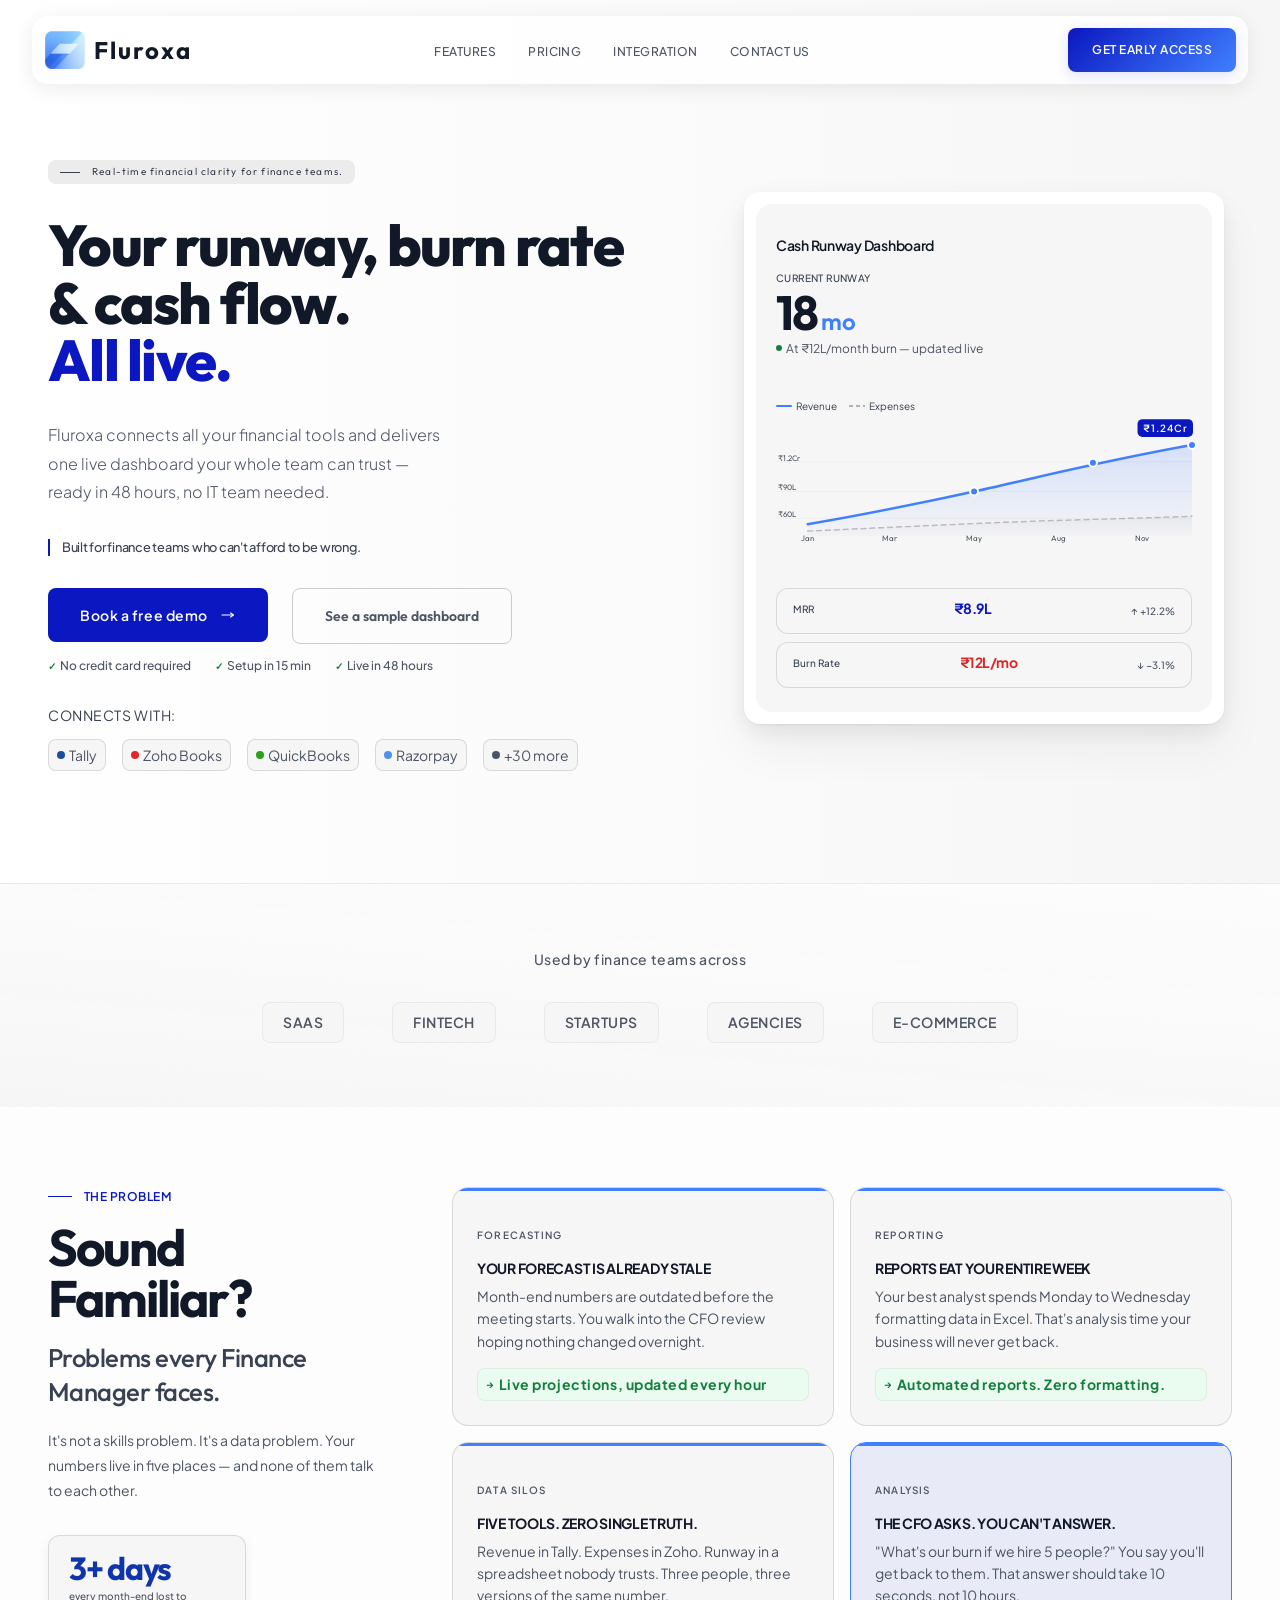
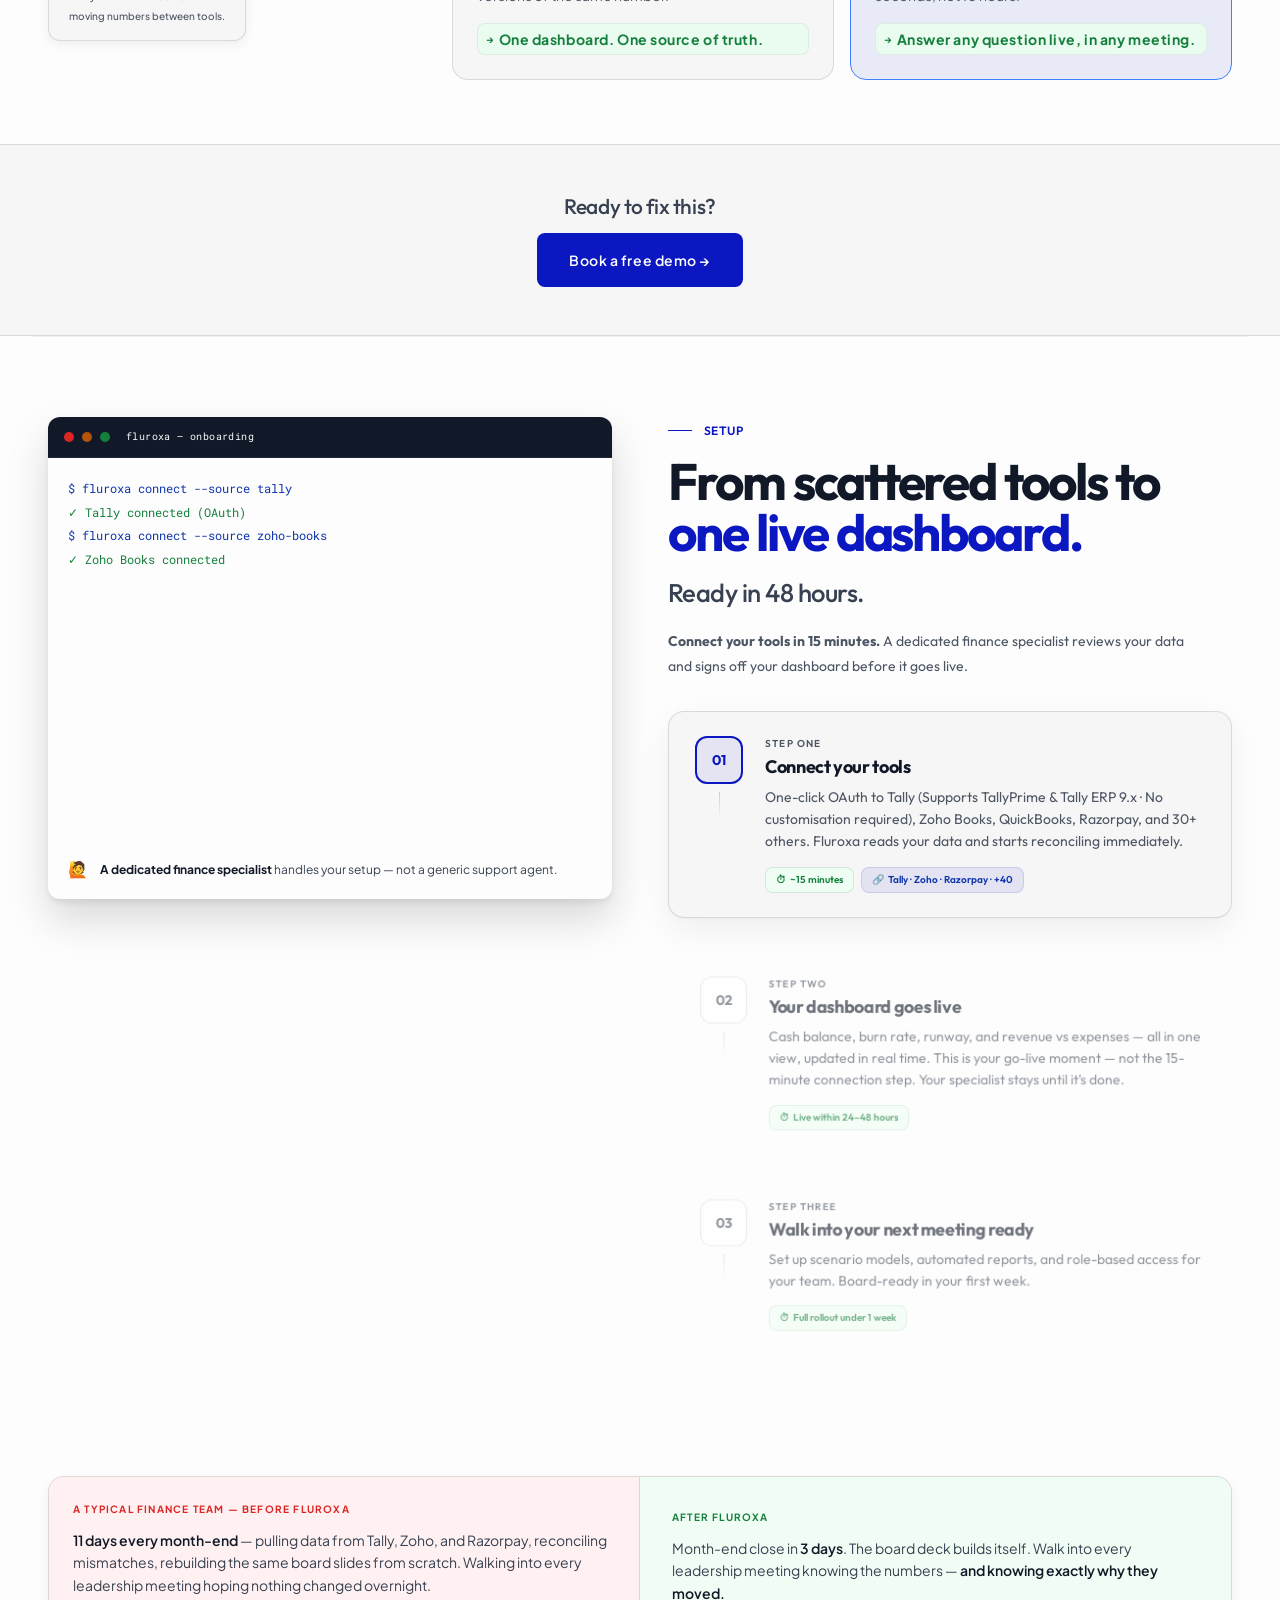
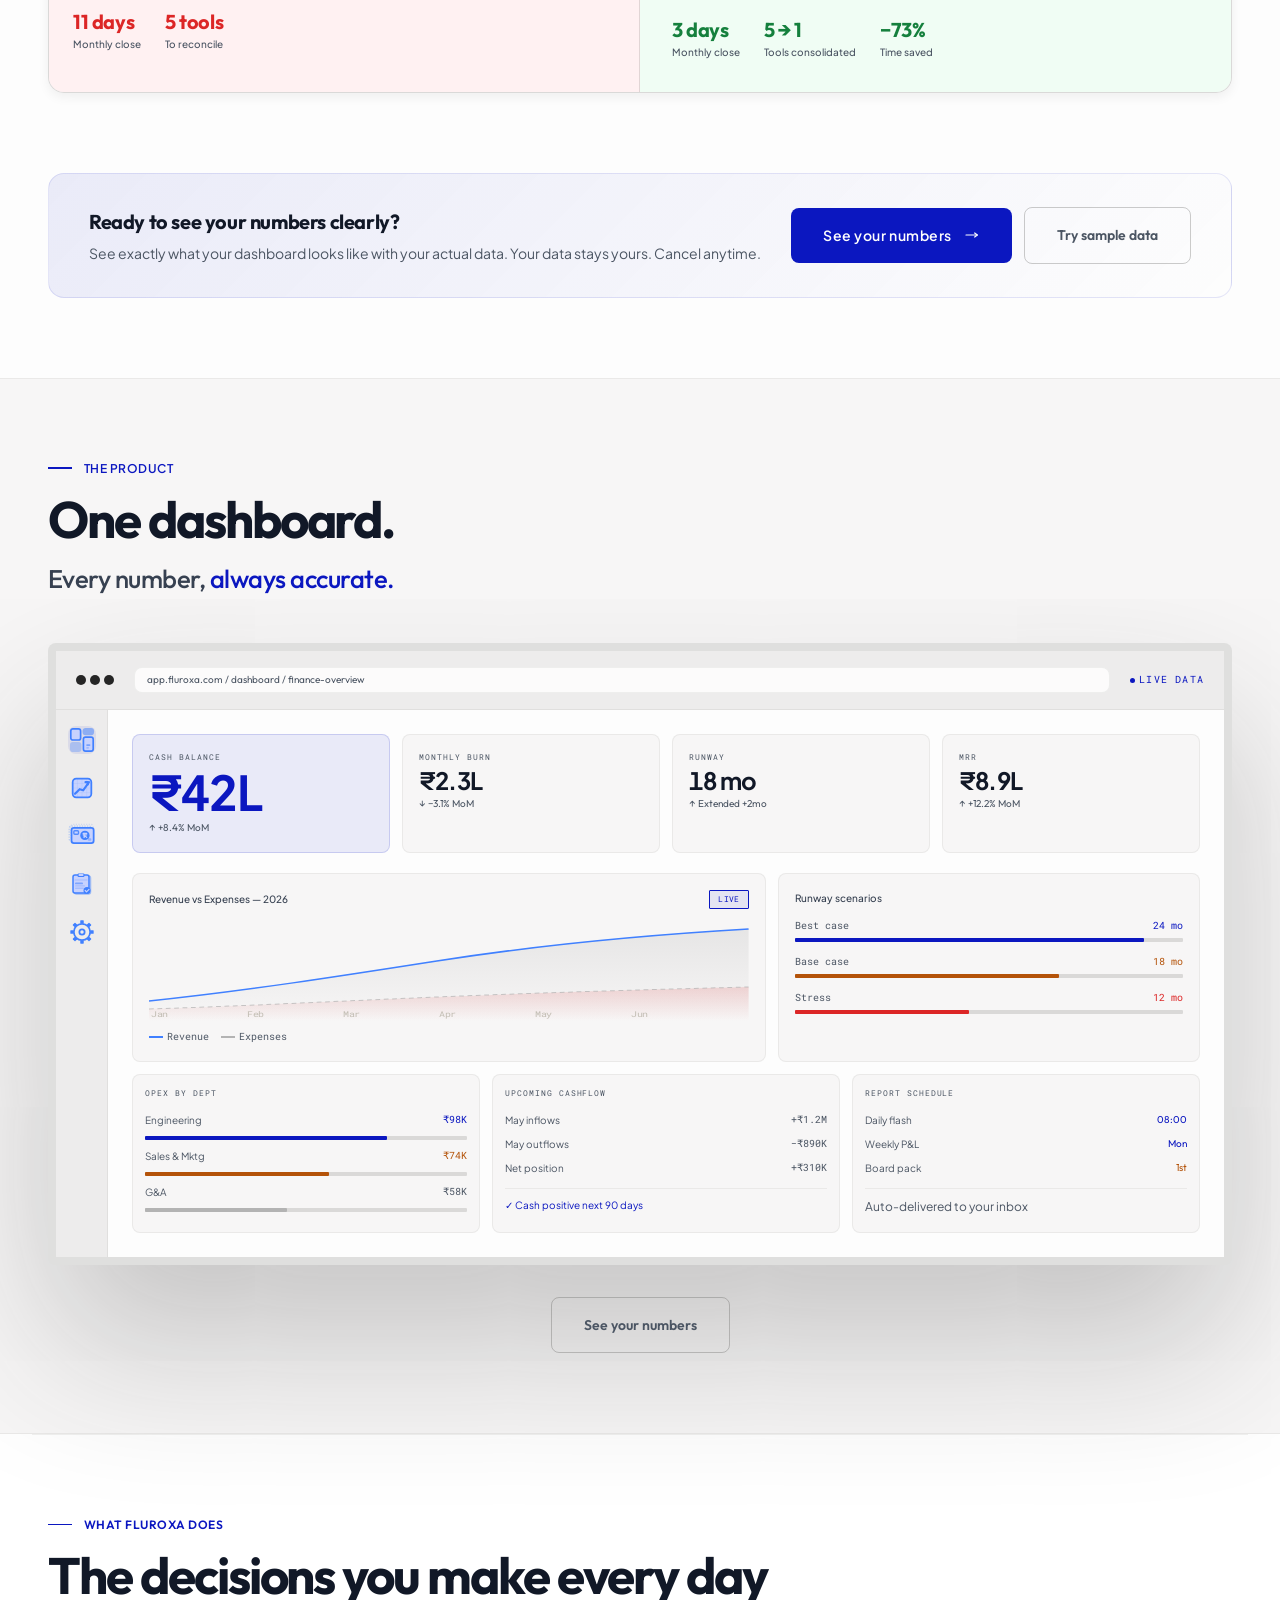
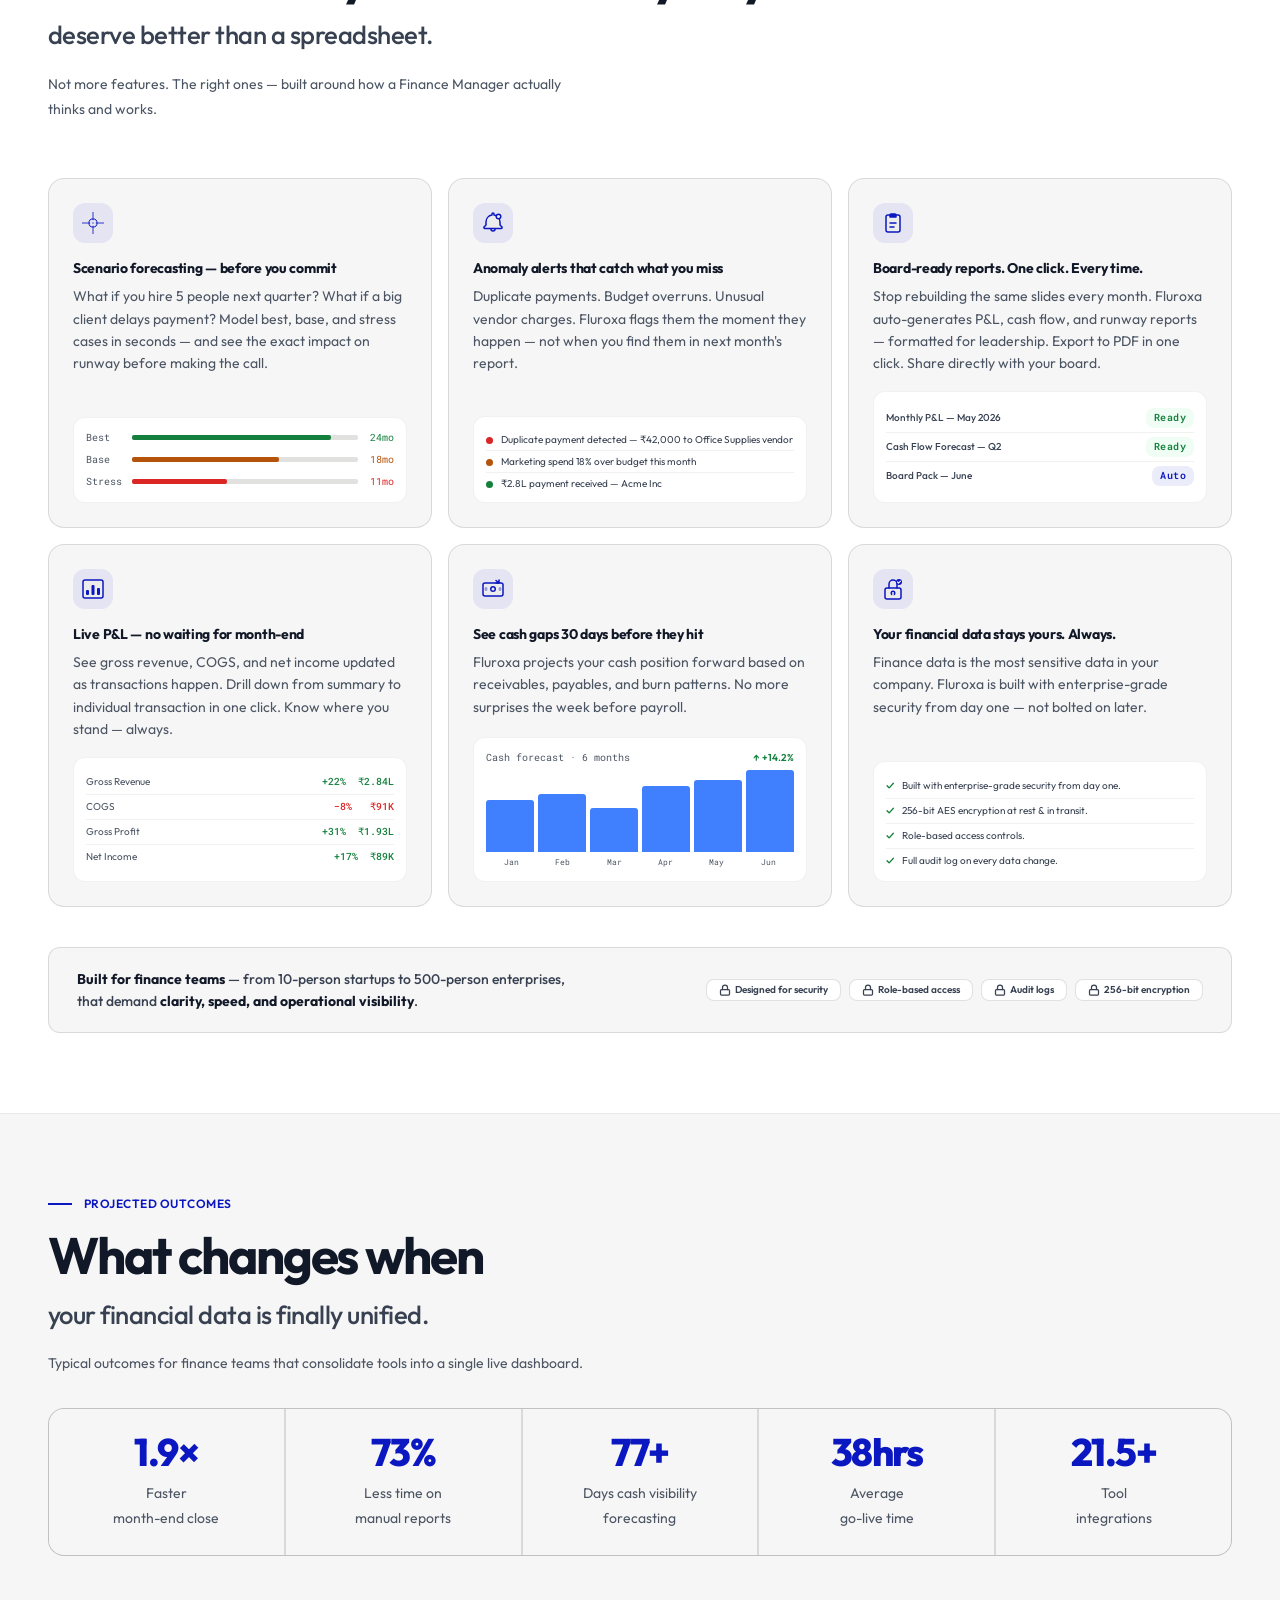
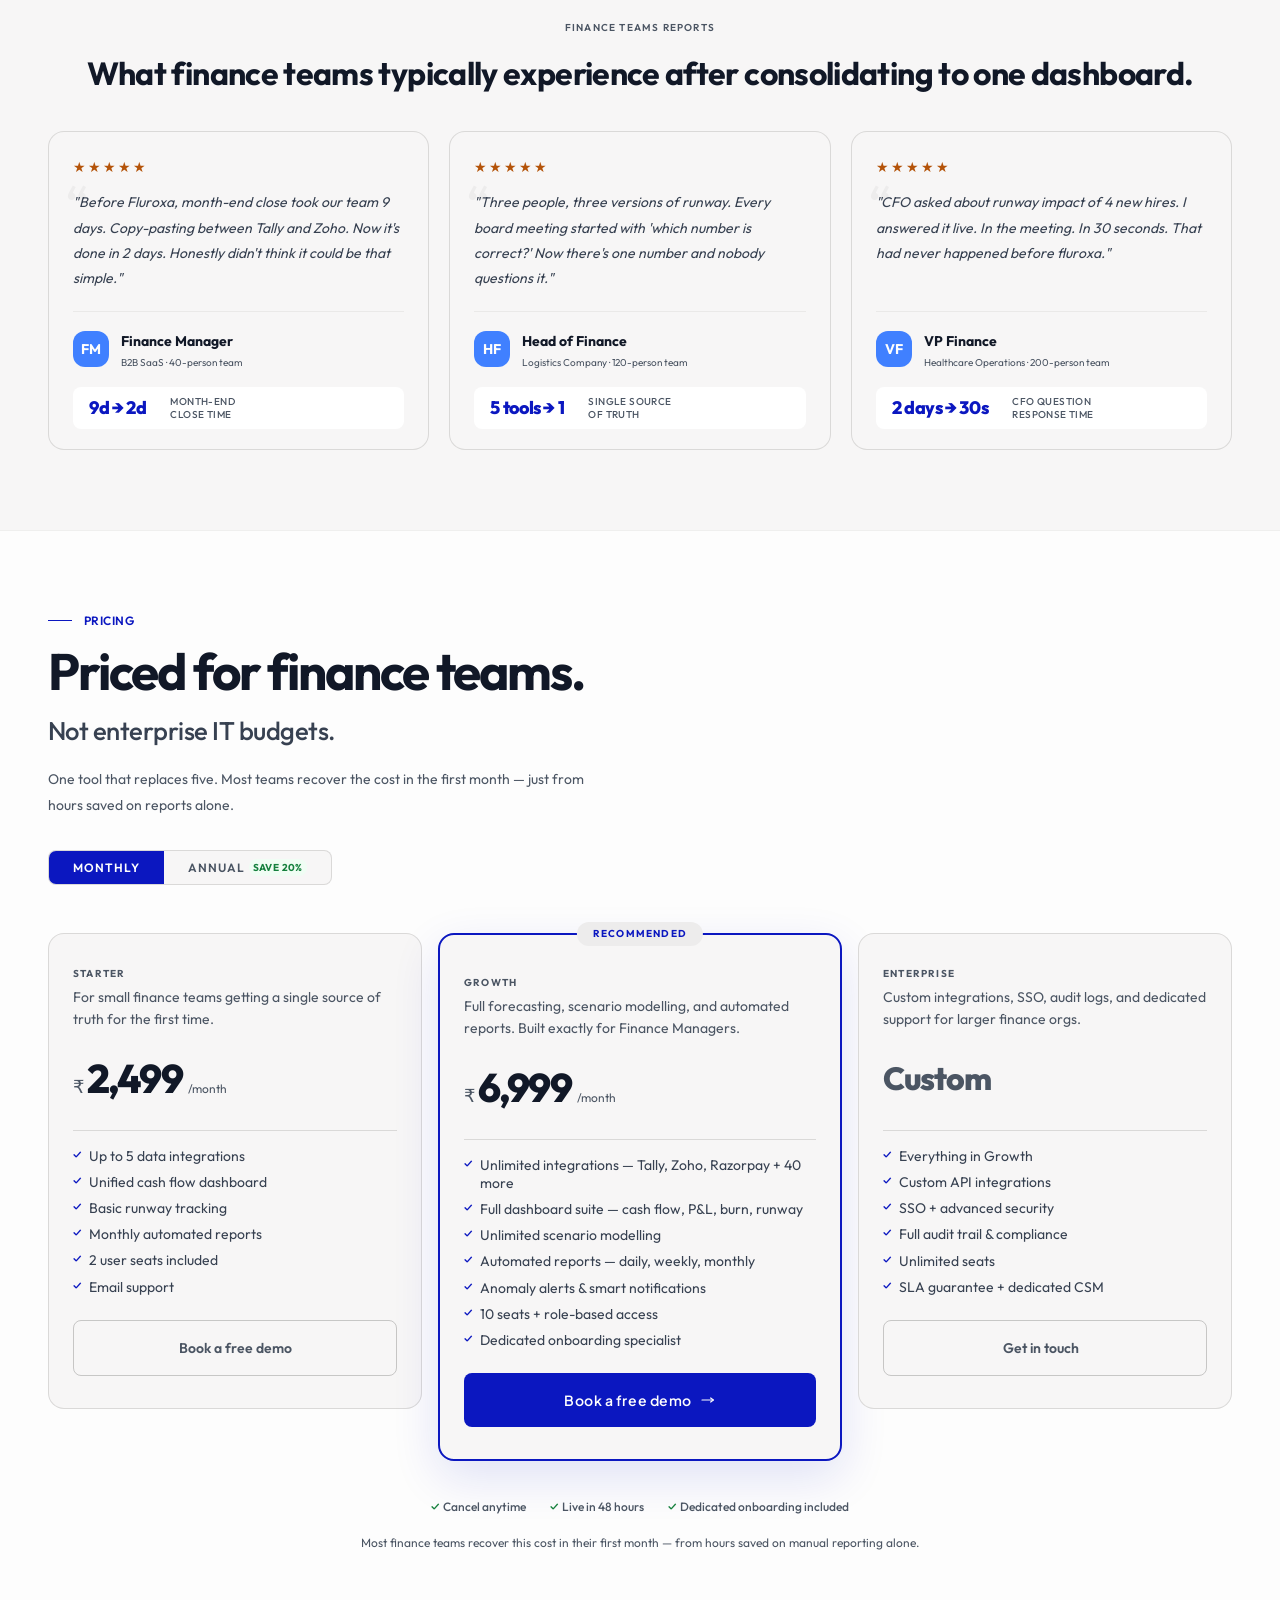
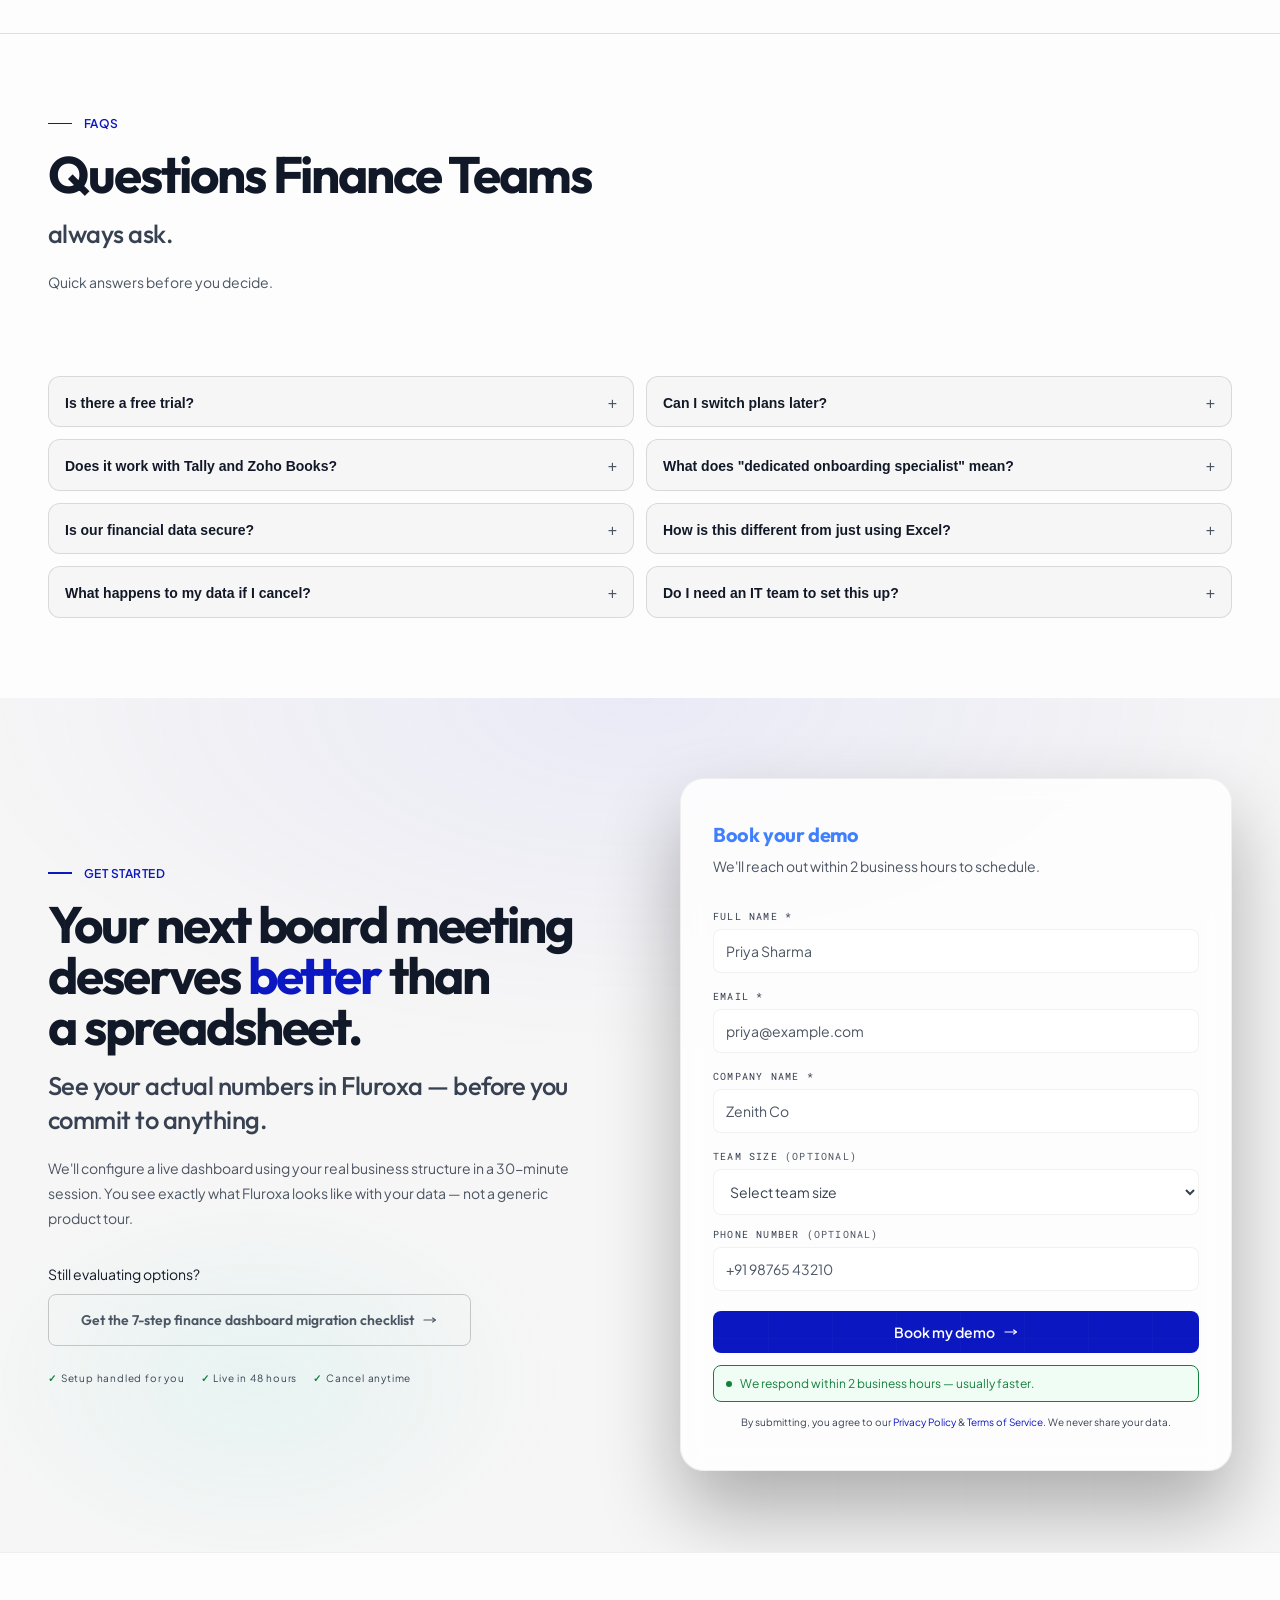
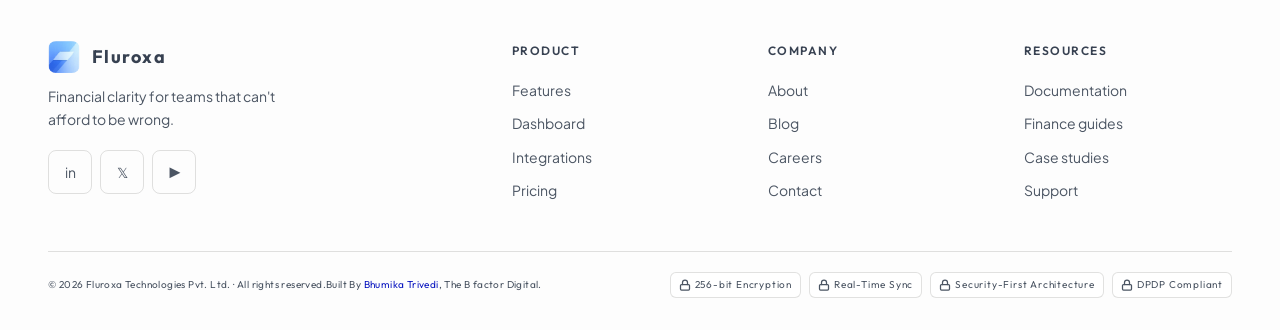
==== commit 300900c4: "Add files via upload" ====
--- a/index.html
+++ b/index.html
@@ -8,7 +8,7 @@
       content="Get real-time financial clarity. Fluroxa connects your financial data across tools in 15 minutes for live dashboards, runway analysis, and forecasting."
     />
     <title>
-      Fluroxa | Live Finance Dashboard for CFOs in India — Cash Flow & Runway<
+      Fluroxa | Live Finance Dashboard for CFOs in India — Cash Flow & Runway
     </title>
     <link rel="icon" type="image/x-icon" href="images/favicon.ico" />
 
@@ -52,7 +52,7 @@
     <!-- Preconnect to speed up DNS and connection handshakes -->
     <link rel="preconnect" href="https://fonts.googleapis.com" />
     <link rel="preconnect" href="https://fonts.gstatic.com" crossorigin />
-    <link rel="canonical" href="https://fluroxa.netlify.app/" />
+    <link rel="canonical" href="https://vkdesigner09.github.io/Fluroxa/" />
     <!-- Asynchronously load the fonts without blocking page rendering -->
     <link
       rel="stylesheet"
@@ -86,16 +86,14 @@
         <nav aria-label="Primary navigation">
           <div class="nav-inner">
             <a class="nav-logo" href="index.html">
-              <picture>
-                <source srcset="images/logo.webp" type="image/webp" />
-                <img
-                  src="images/logo.webp"
-                  alt="Fluroxa logo"
-                  width="42"
-                  height="38"
-                  fetchpriority="high"
-                />
-              </picture>
+              <img
+                src="images/logo.webp"
+                alt="Fluroxa logo"
+                width="42"
+                height="38"
+                fetchpriority="high"
+              />
+
               <span>Fluroxa</span>
             </a>
             <button
@@ -103,7 +101,7 @@
               aria-expanded="false"
               type="button"
               aria-controls="navMenu"
-              aria-label="Open mobile menu"
+              aria-label="Open navigation menu"
             >
               <span></span>
               <span></span>
@@ -134,7 +132,7 @@
         <div class="container">
           <div class="hero">
             <div class="hero-left">
-              <p class="hero-counter" aria-hidden="true">
+              <p class="hero-counter">
                 <span>Real-time financial clarity for finance teams.</span>
               </p>
 
@@ -955,7 +953,7 @@
 
             <div class="db-shell reveal">
               <div class="db-titlebar">
-                <div class="dots-line">
+                <div class="dots-line" aria-hidden="true">
                   <div class="db-dot bg-dark"></div>
                   <div class="db-dot bg-dark"></div>
                   <div class="db-dot bg-dark"></div>
--- a/style.min.css
+++ b/style.min.css
@@ -3,4 +3,4 @@
     1.56,
     0.64,
     1
-  );--ease-out:cubic-bezier(0.16, 1, 0.3, 1);--ease-pulse:ease-in-out;--dur-dot-expand:0.4s;--dur-dot-pulse:2.5s;--dur-fast:150ms;--dur-normal:250ms;--dur-slow:400ms;--dur-chart:1.6s;--dur-med:300ms;--surface-page:#fdfdfd;--surface-card:#f7f6f6;--surface-elevated:#ffffff;--surface-glass:rgba(255, 255, 255, 0.8);--surface-tag:#edecec;--surface-dark:#252525;--text-primary:#111827;--text-secondary:#374151;--text-muted:#4b5563;--text-inverse:#fdfdfd;--text-faint:rgba(184, 180, 168, 0.6);--border-btn:rgba(58, 56, 52, 0.25);--border-primary:rgba(58, 56, 52, 0.15);--border-subtle:rgba(58, 56, 52, 0.07);--accent-primary:#0b17c0;--accent-primary-hover:#0f34ac;--accent-data:#4080ff;--chart-primary:#4080ff;--chart-secondary:#b3b3b3;--status-success:#15803d;--status-warning:#b45309;--status-danger:#dc2626;--status-success-soft:#f0fdf4;--status-warning-soft:#fffbeb;--status-danger-soft:#fff1f2;--shadow-brand:rgba(11, 23, 192, 0.12);--surface-highlight:rgba(11, 23, 192, 0.08)}.cl-red-data{color:var(--status-danger)}.cl-gray{color:var(--text-muted)}.cl-green{color:var(--status-success)}.cl-amber{color:var(--status-warning)}.cl-blue{color:var(--accent-primary)}.bg-green,.bg-green-dim{background:var(--status-success)}.bg-amber,.bg-amber-dim{background:var(--status-warning)}.bg-red-data{background:var(--status-danger)}.bg-blue-c-data{background:var(--chart-primary)}.bg-dark{background:var(--surface-dark)}.bg-blue-data{background:var(--chart-primary)}.ft-10{font-size:var(--fs-micro)}.icon{flex-shrink:0;stroke:currentColor;fill:none}.icon-sm-1{width:12px;height:12px}.icon-sm{width:16px;height:16px}.icon-md{width:24px;height:24px}.icon-lg-1{width:64px;height:64px}.icon-lg-2{width:100px;height:100px}.icon use{pointer-events:none}.spec-icon{width:64px;height:64px;flex-shrink:0}.fc-icon .spec-icon{width:24px;height:24px}a:focus-visible,button:focus-visible,input:focus-visible,select:focus-visible,textarea:focus-visible{outline:3px solid var(--accent-primary);outline-offset:3px;border-radius:var(--radius-sm)}img,svg{display:block;max-width:100%}h1,h2,h3,h4,p{margin:0}*,::after,::before{box-sizing:border-box;margin:0;padding:0}html{scroll-behavior:smooth}li,ul{list-style:none}a{text-decoration:none}body{background:var(--surface-page);color:var(--text-primary);font-family:var(--font-ui);font-size:var(--fs-body-sm);line-height:var(--lh-body)}.container{max-width:1320px;margin:0 auto;padding:0 var(--sp-32);pointer-events:auto}fieldset{border:none}.skip-link{position:absolute;top:-60px;left:50%;transform:translateX(-50%);background:var(--accent-primary);color:var(--text-inverse);padding:var(--sp-2) var(--sp-8);border-radius:0 0 var(--radius-sm) var(--radius-sm);font-size:var(--fs-caption);font-weight:var(--fw-semibold);z-index:9999;text-decoration:none;box-shadow:var(--shadow-sm);opacity:0;transition:top var(--dur-normal) var(--ease-standard),opacity var(--dur-normal) var(--ease-standard)}.skip-link:focus{top:var(--sp-8);opacity:1;transform:translateX(-50%);outline:3px solid rgba(11,23,192,.25);outline-offset:3px}#main-content,div[id]:target,section[id]{scroll-margin-top:90px}#lead-form{scroll-margin-top:88px}.hide{position:absolute;opacity:0;height:0;overflow:hidden;pointer-events:none}#scrollToTop{position:fixed;bottom:10px;right:10px;background:var(--accent-primary);color:var(--text-inverse);z-index:1000;padding:var(--sp-12);box-shadow:0 4px 14px rgba(0,0,0,.15);border:none;border-radius:var(--radius-sm);cursor:pointer;transition:opacity .3s ease,visibility .3s ease}.hidden-btn{opacity:0;visibility:hidden}.show-btn{opacity:1;visibility:visible}.nav-wrapper{position:fixed;top:var(--sp-16);left:0;right:0;z-index:100;backdrop-filter:none;-webkit-backdrop-filter:none;box-shadow:none;border-bottom:none;transition:all var(--dur-slow) var(--ease-standard)}.nav-wrapper.scrolled{top:0;background:rgba(255,255,255,.77);backdrop-filter:blur(4px);-webkit-backdrop-filter:blur(4px);box-shadow:0 1px 0 var(--border-primary);border-bottom:1px solid var(--border-primary);transition:all var(--dur-slow) var(--ease-standard)}.nav-wrapper.scrolled nav{background:0 0;box-shadow:none}nav{width:100%;height:68px;display:flex;align-items:center;justify-content:space-between;padding:0 var(--sp-12);background:var(--surface-glass);border:none;border-radius:var(--radius-lg);box-shadow:0 4px 20px rgba(0,0,0,.08);transition:all var(--dur-slow) var(--ease-standard)}.nav-logo{position:relative;display:flex;align-items:center;gap:var(--sp-8);font-family:var(--font-display);font-size:var(--fs-title-sm);font-weight:var(--fw-bold);letter-spacing:var(--ls-wider);color:var(--text-secondary);text-decoration:none;flex-shrink:0;min-width:fit-content}.nav-logo span{color:var(--text-primary)}.nav-logo-icon{width:42px;height:42px;border-radius:var(--radius-md);box-shadow:0 10px 30px rgba(11,23,192,.16)}.nav-inner{width:100%;display:flex;align-items:center;justify-content:space-between}.nav-menu{display:flex;align-items:center;justify-content:space-between;gap:var(--sp-16);flex:1}.nav-center{display:flex;align-items:center;justify-content:center;gap:var(--sp-32);flex:1}.nav-center a{position:relative;font-size:var(--fs-caption);font-weight:var(--fw-medium);color:var(--text-muted);text-decoration:none;text-transform:uppercase;letter-spacing:var(--ls-wide);transition:color var(--dur-normal) var(--ease-standard),transform var(--dur-normal) var(--ease-standard)}.nav-center a::after{content:"";position:absolute;left:0;bottom:-4px;width:0;height:2px;background:var(--accent-primary);transition:width var(--dur-fast) var(--ease-out)}.nav-center a:hover{color:var(--text-primary);transform:translateY(-1px)}.nav-center a:hover::after{width:100%}.nav-center a:active{color:var(--accent-primary)}.nav-center a.active::after{width:100%}.nav-toggle{width:42px;height:42px;display:none;align-items:center;justify-content:center;flex-direction:column;gap:var(--sp-4);padding:0;border:none;background:0 0;cursor:pointer}.nav-toggle span{display:block;width:22px;height:2px;border-radius:var(--radius-pill);background:var(--text-primary);transition:transform .3s var(--ease-standard),opacity .3s var(--ease-standard)}.nav-toggle.open span:first-child{transform:translateY(4px) rotate(45deg)}.nav-toggle.open span:nth-child(2){opacity:0}.nav-toggle.open span:nth-child(3){transform:translateY(-8px) rotate(-45deg)}.nav-cta{position:relative;display:inline-flex;align-items:center;justify-content:center;gap:var(--sp-12);overflow:hidden;padding:var(--sp-12) var(--sp-24);border-radius:var(--radius-sm);background:linear-gradient(135deg,var(--accent-primary),var(--accent-data));color:var(--text-inverse);border:none;box-shadow:0 4px 14px var(--shadow-brand);font-family:var(--font-ui);font-size:var(--fs-caption);font-weight:var(--fw-semibold);letter-spacing:var(--ls-wide);text-transform:uppercase;text-decoration:none;transition:transform .28s var(--ease-spring),box-shadow .28s var(--ease-standard),color var(--dur-normal) var(--ease-standard)}.nav-cta:hover{transform:translateY(-2px);box-shadow:0 8px 24px var(--shadow-brand);color:var(--text-inverse)}.nav-cta span{position:relative;z-index:1}.herosec{background:linear-gradient(90deg,var(--surface-elevated) 0,var(--surface-card) 100%)}.hero{display:grid;grid-template-columns:1fr 1fr;position:relative;align-items:start}.hero-left{position:relative;z-index:2;display:flex;flex-direction:column;justify-content:flex-start;padding:var(--sp-160) var(--sp-16) var(--sp-80) var(--sp-16);border-right:none}.hero-counter{width:fit-content;display:inline-flex;align-items:center;gap:var(--sp-12);padding:var(--sp-4) var(--sp-12);background:var(--surface-tag);border-radius:var(--radius-sm);font-family:var(--font-display);font-size:var(--fs-micro);letter-spacing:var(--ls-eyebrow);color:var(--text-secondary)}.hero-counter::before{content:"";display:block;width:20px;height:1px;background:var(--text-secondary)}.hero-h1{margin-top:var(--sp-32);margin-bottom:var(--sp-32);font-family:var(--font-display);font-size:clamp(3.2rem, 4.5vw, 5rem);font-weight:800;line-height:var(--lh-flat);letter-spacing:-.03em;color:var(--text-primary);animation:lineReveal 1s var(--ease-out) both}@keyframes lineReveal{from{opacity:.01;transform:translateY(110%)}to{opacity:1;transform:translateY(0)}}@keyframes fadeIn{from{opacity:0;transform:translateY(10px)}to{opacity:1;transform:translateY(0)}}.hero-sub{max-width:400px;margin-bottom:var(--sp-32);font-size:var(--fs-body-sm);font-weight:300;line-height:var(--lh-relaxed);color:var(--text-muted);animation:fadeIn 1s .5s both}.hero-integrations{margin-bottom:var(--sp-32);margin-top:var(--sp-32);animation:fadeIn 1s .6s both}.hero-integrations .integrations-label{margin-bottom:var(--sp-12)}.integrations-label{font-weight:var(--fw-semibold);font-size:var(--fs-caption);text-transform:uppercase;letter-spacing:var(--ls-wide)}.integration-dot{display:block;width:8px;height:8px;border-radius:50%;flex-shrink:0}.integrations-list li:first-child .integration-dot{background:#1b4f9b}.integrations-list li:nth-child(2) .integration-dot{background:#e42527}.integrations-list li:nth-child(3) .integration-dot{background:#2ca01c}.integrations-list li:nth-child(4) .integration-dot{background:#528ff0}.integrations-list li:nth-child(5) .integration-dot{background:var(--text-muted)}.integrations-label{display:block;margin-bottom:var(--sp-8);font-size:var(--fs-label);font-weight:var(--fw-regular);color:var(--text-secondary)}.integrations-list{display:flex;align-items:center;flex-wrap:wrap;gap:var(--sp-16)}.integration-item{display:flex;align-items:center;gap:var(--sp-4);padding:var(--sp-4) var(--sp-8);background:var(--surface-card);border:1px solid var(--border-primary);border-radius:var(--radius-sm);font-size:var(--fs-label);color:var(--text-muted)}.hero-trust-line{display:inline-flex;align-items:center;padding:0 var(--sp-12);margin-bottom:var(--sp-32);font-size:clamp(var(--fs-caption), 1vw, var(--fs-label));font-weight:var(--fw-medium);line-height:var(--lh-title);letter-spacing:var(--ls-normal);color:var(--text-secondary);max-width:fit-content;border:none;background:0 0;padding-left:var(--sp-12);border-left:2px solid var(--accent-primary);border-radius:0}.hero-cta-row{display:flex;align-items:flex-start;gap:var(--sp-24);animation:fadeIn 1s .7s both}.trust-bar{display:flex;align-items:flex-start;justify-content:flex-start;flex-wrap:wrap;gap:var(--sp-24);margin-top:var(--sp-16)}.hero-right{position:sticky;top:88px;align-self:start;padding:var(--sp-96) var(--sp-16) var(--sp-80) var(--sp-40);display:flex;align-items:flex-end;justify-content:flex-start;flex-direction:column;justify-content:center}.fr-root{position:relative;width:100%;margin-left:0;padding:var(--sp-8) var(--sp-8) var(--sp-24);display:flex;justify-content:flex-end;font-family:var(--font-ui)}.fr-card{padding:var(--sp-12);background:var(--surface-elevated);border-radius:var(--radius-lg);box-shadow:0 1px 3px rgba(0,0,0,.06),0 8px 24px rgba(0,0,0,.07),0 24px 48px rgba(0,0,0,.05);animation:cardUp .7s var(--ease-out) both;width:100%;max-width:480px;position:relative}.fr-card-inner{padding:var(--sp-12) var(--sp-20);background:var(--surface-card);border-radius:var(--radius-lg)}@keyframes cardUp{from{opacity:0;transform:translateY(24px)}to{opacity:1;transform:translateY(0)}}.fr-header{display:flex;align-items:center;justify-content:space-between;padding:var(--sp-16) 0}.fr-header-title{font-size:var(--fs-label);font-weight:var(--fw-semibold);letter-spacing:var(--ls-normal);color:var(--text-primary)}.fr-runway{padding:var(--sp-12) 0}.fr-runway-label{margin-bottom:var(--sp-2);font-size:var(--fs-micro);font-weight:var(--fw-medium);letter-spacing:var(--ls-wide);text-transform:uppercase;color:var(--text-secondary)}.fr-runway-val{display:flex;align-items:baseline;line-height:var(--lh-flat)}.fr-runway-num{font-family:var(--font-display);font-size:var(--fs-display-sm);font-weight:var(--fw-bold);letter-spacing:var(--ls-tight);color:var(--text-primary);animation:countUp 1s ease-out .4s both}.fr-runway-unit{margin-left:var(--sp-4);margin-bottom:var(--sp-4);font-family:var(--font-display);font-size:var(--fs-title-sm);font-weight:var(--fw-semibold);color:var(--chart-primary)}.fr-runway-sub{display:flex;align-items:center;gap:var(--sp-4);margin-top:var(--sp-2);font-size:var(--fs-caption);color:var(--text-muted)}.fr-live-dot{width:6px;height:6px;flex-shrink:0;border-radius:50%;background:var(--status-success);animation:livePulse 2s ease-in-out infinite}@keyframes countUp{from{opacity:0;transform:translateY(8px)}to{opacity:1;transform:translateY(0)}}@keyframes livePulse{0%,100%{opacity:1}50%{opacity:.3}}.fr-chart-wrap{display:flex;flex-direction:column;padding:var(--sp-12) 0}.fr-chart-legend{display:flex;gap:var(--sp-12);z-index:4}.fr-legend-item{display:flex;align-items:center;gap:var(--sp-4);font-size:var(--fs-micro);color:var(--text-secondary)}.fr-legend-line{width:16px;height:2px;border-radius:1px}.fr-legend-dashed{width:16px;height:2px;background:repeating-linear-gradient(90deg,var(--chart-secondary) 0,var(--chart-secondary) 4px,transparent 4px,transparent 7px)}.fr-chart-svg{width:100%;height:110px;display:block;overflow:visible;margin-top:var(--sp-20)}.fr-stats{display:grid;grid-template-columns:1fr;gap:var(--sp-8);margin:var(--sp-32) 0 var(--sp-12);text-align:center}.fr-stat{display:flex;flex-direction:row;justify-content:space-between;padding:var(--sp-12) var(--sp-16);background:var(--surface-card);border:1px solid var(--border-primary);border-radius:var(--radius-md);transition:background var(--dur-fast) var(--ease-standard)}.fr-stat:hover{background:var(--surface-page)}.fr-stat-label{margin-bottom:var(--sp-4);font-size:var(--fs-micro);font-weight:var(--fw-medium);color:var(--text-secondary)}.fr-stat-val{font-family:var(--font-ui);font-size:var(--fs-label);font-weight:var(--fw-bold);line-height:var(--lh-flat);letter-spacing:var(--ls-tight)}.fr-stat-sub{margin-top:var(--sp-2);font-size:var(--fs-micro);font-weight:var(--fw-medium)}.logo-reveal{background:linear-gradient(185deg,transparent 0,var(--surface-card));border-top:1px solid var(--border-subtle)}.logo-strip{width:100%;padding:var(--sp-64) var(--sp-32);display:flex;flex-direction:column;align-items:center;gap:var(--sp-32)}.ls-label{font-size:var(--fs-label);font-weight:var(--fw-medium);color:var(--text-muted);text-align:center;letter-spacing:var(--ls-wide);max-width:500px}.ls-logos{display:flex;align-items:center;justify-content:center;flex-wrap:wrap;gap:var(--sp-48)}.ls-logo{text-transform:uppercase;cursor:pointer;padding:var(--sp-8) var(--sp-20);background:var(--surface-card);border:1px solid var(--border-subtle);border-radius:var(--radius-sm);font-size:var(--fs-label);font-weight:var(--fw-semibold);letter-spacing:.5px;color:var(--text-muted);transition:color var(--dur-normal) var(--ease-standard)}.ls-logo:hover{color:var(--accent-primary)}.btn-primary{display:inline-flex;align-items:center;gap:var(--sp-12);padding:var(--sp-16) var(--sp-32);background:var(--accent-primary);color:var(--text-inverse);border-radius:var(--radius-sm);font-family:var(--font-ui);font-size:var(--fs-label);font-weight:var(--fw-semibold);letter-spacing:var(--ls-wide);text-decoration:none;border:none;cursor:pointer;transition:transform var(--dur-normal) var(--ease-spring),background var(--dur-normal) var(--ease-standard),box-shadow var(--dur-normal) var(--ease-standard)}.btn-primary:hover{background:var(--accent-primary-hover);transform:translateY(-2px);box-shadow:0 8px 30px var(--shadow-brand)}.btn-ghost{display:inline-flex;align-items:center;gap:var(--sp-8);background:0 0;color:var(--text-muted);padding:var(--sp-16) var(--sp-32);border-radius:var(--radius-sm);font-size:var(--fs-label);font-weight:var(--fw-semibold);text-decoration:none;border:1.5px solid var(--border-btn);transition:border-color var(--dur-normal) var(--ease-standard),background var(--dur-normal) var(--ease-standard);font-family:var(--font-display);cursor:pointer}.btn-ghost:hover{border-color:rgba(11,23,192,.2);background:var(--surface-highlight);color:var(--text-secondary)}.sec-eyebrow{display:flex;align-items:center;gap:var(--sp-12);font-size:var(--fs-caption);font-weight:var(--fw-semibold);letter-spacing:var(--ls-wide);text-transform:uppercase;color:var(--accent-primary);margin-bottom:var(--sp-16)}.sec-eyebrow::before{content:"";display:block;width:24px;height:1.5px;background:var(--accent-primary)}.sec-headline{font-family:var(--font-display);font-size:clamp(2.4rem, 4vw, 3.2rem);font-weight:var(--fw-bold);color:var(--text-primary);line-height:var(--lh-flat);letter-spacing:var(--ls-tight);margin-bottom:var(--sp-20)}.sec-subline{display:block;margin-top:17px;font-family:var(--font-display);font-size:.5em;font-style:normal;font-weight:var(--fw-medium);color:var(--text-secondary);letter-spacing:var(--ls-normal);line-height:var(--lh-title)}.sec-sub{max-width:280px;margin-bottom:var(--sp-32);font-size:var(--fs-label);font-weight:var(--fw-regular);color:var(--text-muted);line-height:var(--lh-relaxed)}.wrapperdash{padding:var(--sp-80) var(--sp-16)}.wrapperdash-md{padding:var(--sp-40) var(--sp-16) var(--sp-80)}.pain-cards{background:var(--surface-page)}.ps-layout{display:grid;grid-template-columns:minmax(260px,340px) 1fr;gap:var(--sp-64);align-items:start;padding:var(--sp-80) var(--sp-16) var(--sp-64)}.ps-stat{display:inline-flex;flex-direction:column;padding:var(--sp-16) var(--sp-20);background:var(--surface-card);border:1px solid var(--border-primary);border-radius:var(--radius-md);box-shadow:var(--shadow-sm)}.ps-stat-num{font-family:var(--font-display);font-size:var(--fs-title-md);font-weight:var(--fw-bold);color:var(--accent-primary-hover);letter-spacing:var(--ls-tight);line-height:var(--lh-flat)}.ps-stat-label{margin-top:var(--sp-4);font-size:var(--fs-micro);font-weight:var(--fw-medium);color:var(--text-muted)}.ps-grid{display:grid;grid-template-columns:1fr 1fr;gap:var(--sp-16)}.pain-card{position:relative;overflow:hidden;cursor:default;padding:var(--sp-32) var(--sp-24) var(--sp-24);background:var(--surface-card);border:1px solid var(--border-primary);border-radius:var(--radius-lg);transition:box-shadow var(--dur-normal) var(--ease-standard),border-color var(--dur-normal) var(--ease-standard),transform var(--dur-normal) var(--ease-out)}.pain-card:hover{box-shadow:var(--shadow-md);border-color:var(--border-primary);transform:translateY(-3px);background:var(--surface-page)}.pain-card:last-child{border-color:var(--accent-data);background:var(--surface-highlight)}.pain-card:last-child:hover{background:var(--surface-page)}.pain-card::before{content:"";position:absolute;inset:0 0 auto 0;height:3px;background:var(--chart-primary);transition:background var(--dur-slow) var(--ease-standard)}.pain-card:hover::before{background:var(--accent-primary-hover)}.pc-tag{display:inline-flex;align-items:center;gap:var(--sp-4);margin-bottom:var(--sp-16);font-size:var(--fs-micro);font-weight:var(--fw-semibold);letter-spacing:var(--ls-eyebrow);text-transform:uppercase;color:var(--text-muted)}.pc-tag::before{display:none;content:"";flex-shrink:0;width:6px;height:6px;border-radius:50%;background:var(--status-danger)}.pc-icon{display:block;margin-bottom:var(--sp-12);font-size:var(--fs-title-sm);line-height:var(--lh-flat)}.pc-h{margin-bottom:var(--sp-8);font-size:var(--fs-label);font-weight:var(--fw-bold);line-height:var(--lh-title);letter-spacing:var(--ls-normal);text-transform:uppercase;color:var(--text-primary)}.pc-b{margin-bottom:var(--sp-16);font-size:var(--fs-label);line-height:var(--lh-body);color:var(--text-muted)}.pc-res{display:flex;align-items:center;gap:var(--sp-4);padding:var(--sp-4) var(--sp-8);font-size:var(--fs-label);font-weight:var(--fw-bold);letter-spacing:var(--ls-wide);color:var(--status-success);border:1px solid var(--border-subtle);background:#eafbf0;border-radius:var(--radius-sm);margin-top:var(--sp-12)}.pc-res::before{content:"→";font-size:var(--fs-micro)}.bk-cta{display:flex;align-items:center;gap:var(--sp-12);padding:var(--sp-16) var(--sp-32);color:var(--text-secondary);font-family:var(--font-ui);font-size:var(--fs-label);font-weight:var(--fw-semibold);letter-spacing:var(--ls-wide);background:var(--surface-card);border:1px solid var(--border-primary);border-left:0;border-right:0;transition:transform var(--dur-normal) var(--ease-spring),background var(--dur-normal) var(--ease-standard),box-shadow var(--dur-normal) var(--ease-standard)}.intent-capture{display:flex;align-items:center;justify-content:center;flex-direction:column;gap:var(--sp-12);padding:var(--sp-32) var(--sp-24)}.intent-capture p{display:block;font-family:var(--font-display);font-size:1.5em;font-style:normal;font-weight:var(--fw-medium);color:var(--text-secondary);letter-spacing:var(--ls-normal);line-height:var(--lh-title)}.story-bar{background:var(--surface-card);border:1px solid var(--border-primary);border-radius:var(--radius-lg);overflow:hidden;box-shadow:var(--shadow-sm);display:grid;grid-template-columns:1fr 1fr;align-items:stretch}.story-before{padding:var(--sp-24) var(--sp-24);background:var(--status-danger-soft);border-right:1px solid var(--border-primary)}.story-after{padding:var(--sp-32);background:var(--status-success-soft)}.story-tag{font-size:var(--fs-micro);font-weight:var(--fw-bold);letter-spacing:var(--ls-eyebrow);text-transform:uppercase;margin-bottom:var(--sp-12)}.story-tag.before-tag{color:var(--status-danger)}.story-tag.after-tag{color:var(--status-success)}.story-text{font-size:var(--fs-label);color:var(--text-secondary);line-height:var(--lh-body);margin-bottom:var(--sp-16)}.story-text strong{color:var(--text-primary);font-weight:var(--fw-semibold)}.story-metrics{display:flex;gap:var(--sp-24)}.sm-val{font-family:var(--font-display);font-size:var(--fs-body-lg);font-weight:var(--fw-bold);letter-spacing:var(--ls-normal);line-height:var(--lh-flat);margin-bottom:var(--sp-4)}.sm-label{font-size:var(--fs-micro);color:var(--text-muted);font-weight:var(--fw-medium)}.story-before .sm-val{color:var(--status-danger)}.story-after .sm-val{color:var(--status-success)}.no-w-md{max-width:540px}.hiw{font-family:var(--font-display);background:var(--surface-page);padding:var(--sp-80) var(--sp-16);border-top:1px solid var(--border-subtle)}.hiw-layout{display:grid;grid-template-columns:1fr 1fr;gap:var(--sp-56);align-items:start}.hiw-left{position:sticky;top:var(--sp-120);align-self:start}.terminal{background:var(--surface-page);border-radius:var(--radius-md);box-shadow:0 4px 6px rgba(0,0,0,.07),0 20px 40px rgba(0,0,0,.15),0 0 0 1px rgba(255,255,255,.05)}.term-bar{background:var(--text-primary);padding:var(--sp-12) var(--sp-16);border-radius:var(--radius-md) var(--radius-md) 0 0;display:flex;align-items:center;gap:var(--sp-8);border-bottom:1px solid rgba(255,255,255,.06)}.term-dot{width:10px;height:10px;border-radius:50%}.term-title{font-family:var(--font-data);font-size:var(--fs-micro);color:var(--text-inverse);margin-left:var(--sp-8);letter-spacing:var(--ls-wide)}.term-body{padding:var(--sp-20) var(--sp-20) var(--sp-8)}.term-line{font-family:var(--font-data);font-size:var(--fs-caption);line-height:var(--lh-relaxed);margin-bottom:var(--sp-2);opacity:1;transform:none;transition:opacity .3s var(--ease-standard),transform .3s var(--ease-standard)}.js .term-line{opacity:0;transform:translateX(-4px)}.js .term-line.show{opacity:1;transform:translateX(0)}.tc1{color:var(--text-muted)}.tk{color:var(--accent-primary-hover)}.ts{color:var(--status-success)}.tp{color:var(--status-warning)}.tg{color:var(--chart-primary)}.term-cursor{display:inline-block;width:8px;height:14px;background:var(--accent-primary);vertical-align:middle;animation:blink 1s step-end infinite;margin-left:var(--sp-2)}@keyframes blink{0%,100%{opacity:1}50%{opacity:0}}.term-footer{padding:var(--sp-16) var(--sp-20);border-top:1px solid rgba(255,255,255,.06);display:flex;align-items:center;gap:var(--sp-12);margin-top:var(--sp-8)}.term-footer-text{font-size:var(--fs-caption);color:var(--text-secondary);font-family:var(--font-ui);line-height:var(--lh-body)}.term-footer-text strong{color:var(--text-primary)}.term-progress-wrap{margin:var(--sp-12) var(--sp-20) 0;background:rgba(255,255,255,.05);border-radius:var(--sp-4);height:var(--sp-4)}.term-progress-fill{height:100%;border-radius:var(--sp-4);background:linear-gradient(90deg,var(--accent-primary),var(--chart-primary));width:0%;transition:width 1.4s var(--ease-out)}.steps{display:flex;flex-direction:column;gap:0;padding-top:var(--sp-4)}.step{display:grid;grid-template-columns:52px 1fr;gap:var(--sp-20);padding:var(--sp-24);border:1px solid transparent;border-radius:var(--radius-lg);align-items:start;opacity:.6;margin-bottom:var(--sp-16);transform:translateY(16px) scale(.98);transition:opacity .5s var(--ease-standard),transform .5s var(--ease-standard),background .5s var(--ease-standard),border-color .5s var(--ease-standard);will-change:transform,opacity}.step.active{opacity:1;transform:translateY(0) scale(1);background:var(--surface-card);border-color:var(--border-primary);box-shadow:0 1px 2px rgba(0,0,0,.04),0 12px 32px rgba(0,0,0,.06)}.step.active:hover{background:var(--surface-card);border-color:var(--border-primary)}.step.active:hover .step-num{background:var(--surface-highlight);border:2px solid var(--accent-primary);color:var(--accent-primary)}.step:last-child{border-bottom:none}.step-num-col{display:flex;flex-direction:column;align-items:center;gap:0}.step-num{width:48px;height:48px;border-radius:var(--radius-md);display:flex;align-items:center;justify-content:center;font-family:var(--font-display);font-size:var(--fs-label);font-weight:var(--fw-bold);flex-shrink:0;transition:all .3s var(--ease-standard)}.step-connector{width:1px;flex:1;min-height:28px;background:linear-gradient(to bottom,rgb(58 56 52 / 22%),transparent);margin-top:var(--sp-8)}.step-eyebrow{font-size:var(--fs-micro);font-weight:var(--fw-semibold);letter-spacing:var(--ls-eyebrow);text-transform:uppercase;color:var(--text-muted);margin-bottom:var(--sp-4)}.step-title{font-family:var(--font-display);font-size:var(--fs-body-md);font-weight:var(--fw-bold);color:var(--text-primary);letter-spacing:var(--ls-normal);margin-bottom:var(--sp-8);line-height:var(--lh-heading)}.step-body{font-size:var(--fs-label);color:var(--text-muted);line-height:var(--lh-body);margin-bottom:var(--sp-12)}.step-pill{display:inline-flex;align-items:center;gap:var(--sp-4);background:var(--status-success-soft);border:1px solid rgba(21,128,61,.15);color:var(--status-success);border-radius:var(--radius-sm);font-size:var(--fs-micro);font-weight:var(--fw-semibold);padding:var(--sp-4) 10px;letter-spacing:var(--ls-none)}.step-pill::before{content:"⏱";font-size:var(--fs-micro)}.step-pill.tool{background:var(--surface-highlight);border-color:var(--shadow-brand);color:var(--accent-primary-hover);margin-left:var(--sp-4)}.step-pill.tool::before{content:"🔗"}.step.active .step-num{background:var(--surface-highlight);border:2px solid var(--accent-primary);color:var(--accent-primary)}.step:not(.active) .step-num{background:var(--surface-elevated);border:1.5px solid var(--border-primary);color:var(--text-muted)}.step-num:hover{background:var(--surface-highlight);border:2px solid var(--accent-primary)!important;color:var(--accent-primary)}.hiw-cta{margin-top:var(--sp-80);background:linear-gradient(135deg,var(--surface-highlight) 0,transparent 100%);border:1px solid rgba(11,23,192,.1);border-radius:var(--radius-lg);padding:var(--sp-32) var(--sp-40);display:flex;align-items:center;justify-content:space-between;gap:var(--sp-24)}.hiw-cta-title{font-family:var(--font-display);font-size:var(--fs-body-lg);font-weight:var(--fw-bold);color:var(--text-primary);letter-spacing:var(--ls-normal);margin-bottom:var(--sp-4)}.hiw-cta-sub{font-size:var(--fs-label);color:var(--text-muted);line-height:var(--lh-body)}.hiw-cta-right{display:flex;flex-direction:column;align-items:flex-end;gap:var(--sp-12);flex-shrink:0}.btn-group{display:flex;align-items:center;gap:var(--sp-12)}.reveal{opacity:1;transform:none}.js .reveal{opacity:0;transform:translateY(16px);transition:opacity .65s ease,transform .65s ease}.js .reveal.in{opacity:1;transform:translateY(0)}.rd1{transition-delay:50ms}.rd2{transition-delay:0.15s}.rd3{transition-delay:0.25s}.rd4{transition-delay:0.35s}.rd5{transition-delay:0.45s}.rd6{transition-delay:0.55s}.db-section{background:var(--surface-card);border-top:1px solid var(--border-subtle);border-bottom:1px solid var(--border-subtle)}.dash-block{display:flex;flex-wrap:wrap;position:relative}.db-header{margin-bottom:var(--sp-48)}.db-shell{background:var(--surface-page);border:8px solid var(--border-primary);border-radius:var(--radius-sm);box-shadow:0 80px 160px rgba(39,39,39,.24)}.db-titlebar{background:var(--surface-tag);padding:var(--sp-16) var(--sp-20);display:flex;align-items:center;gap:var(--sp-12);border-bottom:1px solid var(--border-subtle)}.db-dot{width:10px;height:10px;border-radius:50%}.dots-line{display:flex;gap:var(--sp-4)}.db-url{flex:1;background:var(--surface-glass);border-radius:var(--radius-sm);padding:var(--sp-4) var(--sp-12);margin:0 var(--sp-8);font-family:var(--font-display);font-size:var(--fs-micro);color:var(--text-muted);border:1px solid var(--border-subtle)}.db-live{font-family:var(--font-data);font-size:var(--fs-micro);letter-spacing:var(--ls-eyebrow);color:var(--accent-primary);display:flex;align-items:center;gap:var(--sp-4)}.db-live::before{content:"";width:5px;height:5px;border-radius:50%;background:var(--accent-primary);animation:blink 1.5s infinite}.db-sidebar{position:absolute;inset:0 auto 0 0;width:52px;background:var(--surface-tag);border-right:1px solid var(--border-subtle);display:flex;flex-direction:column;align-items:center;padding:var(--sp-16) 0;gap:var(--sp-20)}.db-cta{text-align:center;margin-top:var(--sp-32)}@keyframes dotPulse{0%,100%{r:4}50%{r:5.5}}.sb-icon{width:28px;height:28px;border-radius:var(--radius-sm);display:flex;align-items:center;justify-content:center;font-size:var(--fs-caption);color:var(--text-muted);cursor:pointer;transition:background var(--dur-normal) var(--ease-standard),color var(--dur-normal) var(--ease-standard)}.sb-icon.active,.sb-icon:hover{background:var(--surface-highlight);color:var(--accent-primary)}.db-content{margin-left:52px;padding:var(--sp-24);flex:1}.db-blck-content{display:flex;flex-direction:column;gap:var(--sp-4)}.db-c-name{display:flex;justify-content:space-between;font-family:var(--font-data);font-size:var(--fs-micro);color:var(--text-muted);margin-bottom:var(--sp-4)}.chart-tagline{display:flex;gap:var(--sp-12);margin-top:var(--sp-8)}.c-t-name{display:flex;align-items:center;gap:var(--sp-4);font-size:var(--fs-micro);color:var(--text-muted);font-family:var(--font-data)}.c-t-line{display:block;width:14px;height:2px}.gray{background:var(--chart-secondary)}.blue{background:var(--chart-primary)}.db-kpi-row{display:grid;grid-template-columns:repeat(4,1fr);gap:var(--sp-12);margin-bottom:var(--sp-20)}.db-kpi{position:relative;background:var(--surface-card);border:1px solid var(--border-subtle);border-radius:var(--radius-sm);padding:var(--sp-16);transition:border-color var(--dur-normal) var(--ease-standard),transform var(--dur-normal) var(--ease-standard)}.db-kpi:first-child .kpi-val{font-size:var(--fs-display-sm);color:var(--accent-primary)}.db-kpi:first-child{border-color:rgba(11,23,192,.15);background:var(--surface-highlight)}.db-kpi::after{content:"";position:absolute;inset:auto 0 0;height:2px;background:linear-gradient(90deg,var(--accent-primary),transparent);transform:scaleX(0);transform-origin:left;transition:transform var(--dur-slow) var(--ease-standard)}.db-kpi:hover{border-color:var(--border-subtle)}.db-kpi:hover::after{transform:scaleX(1)}.kpi-label{margin-bottom:var(--sp-4);font-family:var(--font-data);font-size:var(--fs-x-micro);letter-spacing:var(--ls-eyebrow);text-transform:uppercase;color:var(--text-muted)}.kpi-val{margin-bottom:var(--sp-4);font-family:var(--font-ui);font-size:var(--fs-title-sm);font-weight:var(--fw-bold);line-height:var(--lh-flat);letter-spacing:var(--ls-normal);font-variant-numeric:tabular-nums;color:var(--text-primary)}.kpi-delta{font-family:var(--font-display);font-size:var(--fs-micro);color:var(--text-muted)}.db-charts-row{display:grid;grid-template-columns:3fr 2fr;gap:var(--sp-12);margin-bottom:var(--sp-12)}.db-chart-block{background:var(--surface-card);border:1px solid var(--border-subtle);border-radius:var(--radius-sm);padding:var(--sp-16)}.chart-head{display:flex;align-items:center;justify-content:space-between;margin-bottom:var(--sp-12)}.chart-title-text{font-size:var(--fs-micro);font-weight:var(--fw-medium);color:var(--text-secondary)}.chart-badge{padding:2px var(--sp-8);border-radius:1px;font-family:var(--font-data);font-size:var(--fs-x-micro);letter-spacing:var(--ls-wide);color:var(--accent-primary);background:var(--surface-highlight);border:1px solid var(--accent-primary)}.area-svg{width:100%;height:100px;display:block}.db-bottom{display:grid;grid-template-columns:repeat(3,1fr);gap:var(--sp-12);margin-top:var(--sp-12)}.db-mini{background:var(--surface-card);border:1px solid var(--border-subtle);border-radius:var(--radius-sm);padding:var(--sp-12)}.mini-label{margin-bottom:var(--sp-12);font-family:var(--font-data);font-size:var(--fs-x-micro);letter-spacing:var(--ls-eyebrow);text-transform:uppercase;color:var(--text-muted)}.mini-row{display:flex;align-items:center;justify-content:space-between;margin-bottom:var(--sp-8)}.mini-key{font-size:var(--fs-micro);color:var(--text-muted)}.mini-val{font-family:var(--font-data);font-size:var(--fs-micro)}.mini-text{margin-top:var(--sp-12);padding-top:var(--sp-8);border-top:1px solid var(--border-subtle);font-size:var(--fs-micro);color:var(--accent-primary)}.mini-textline{margin-top:var(--sp-12);padding-top:var(--sp-8);border-top:1px solid var(--border-subtle);font-size:var(--sp-12);color:var(--text-muted)}.mini-val.val1{font-family:var(--font-display);font-size:var(--fs-micro);color:var(--accent-primary)}.mini-val.val2{font-family:var(--font-display);font-size:var(--fs-micro);color:var(--status-warning)}.bar-track{height:4px;margin-top:var(--sp-4);margin-bottom:var(--sp-8);background:var(--border-primary);border-radius:1px}.bar-fill{height:100%;border-radius:1px}.bar-fill.one{width:75%;background:var(--accent-primary)}.bar-fill.two{width:57%;background:var(--status-warning)}.bar-fill.three{width:44%;background:var(--chart-secondary)}.bar-1{width:90%;background:var(--accent-primary)}.bar-2{width:68%;background:var(--status-warning)}.bar-3{width:45%;background:var(--status-danger)}.features{background:var(--surface-elevated)}.fs{font-family:var(--font-display);padding:var(--sp-80) var(--sp-16);border-top:1px solid var(--border-subtle)}.fs-header{margin-bottom:var(--sp-56)}.fs-grid{display:grid;grid-template-columns:repeat(3,1fr);gap:var(--sp-16)}.fc{position:relative;display:flex;flex-direction:column;gap:0;padding:var(--sp-24);background:var(--surface-card);border:1px solid var(--border-primary);border-radius:var(--radius-lg);opacity:0;transform:translateY(20px);transition:opacity .55s var(--ease-out),transform .55s var(--ease-out),box-shadow var(--dur-normal) var(--ease-standard),border-color var(--dur-normal) var(--ease-standard)}.fc.in{opacity:1;transform:translateY(0)}.fc:hover{transform:translateY(-3px);border-color:var(--accent-data);box-shadow:0 8px 32px var(--shadow-brand)}.fc-icon{width:40px;height:40px;display:flex;align-items:center;justify-content:center;margin-bottom:var(--sp-16);border-radius:var(--radius-md);font-size:var(--fs-body-md);flex-shrink:0;overflow:hidden}.ic-blue{background:var(--surface-highlight)}.fc-title{margin-bottom:var(--sp-8);font-size:var(--fs-label);font-weight:var(--fw-bold);line-height:var(--lh-title);letter-spacing:var(--ls-normal);color:var(--text-primary)}.fc-body{flex:1;margin-bottom:var(--sp-16);font-size:var(--fs-label);line-height:var(--lh-body);color:var(--text-muted)}.fc-preview{margin-top:auto;padding:var(--sp-12);background:var(--surface-elevated);border:1px solid var(--border-subtle);border-radius:var(--radius-md)}.fc-block{margin-bottom:var(--sp-4);display:flex;align-items:center;justify-content:space-between}.fc-span{font-family:var(--font-data);font-size:var(--fs-micro);color:var(--text-muted)}.fc-ans{font-size:var(--fs-micro);color:var(--status-success);font-weight:var(--fw-semibold)}.sc-row{display:flex;align-items:center;gap:var(--sp-8);margin-bottom:6px}.sc-row:last-child{margin-bottom:0}.sc-label{width:38px;font-family:var(--font-data);font-size:var(--fs-micro);color:var(--text-muted);flex-shrink:0}.sc-track{flex:1;height:5px;background:var(--border-primary);border-radius:2px}.sc-fill{height:100%;border-radius:2px;width:0%;transition:width 1.2s var(--ease-out)}.sc-val{width:28px;font-family:var(--font-data);font-size:var(--fs-micro);text-align:right;flex-shrink:0}.an-item{display:flex;align-items:flex-start;gap:var(--sp-8);padding:var(--sp-4) 0;border-bottom:1px solid var(--border-subtle);font-size:var(--fs-micro);line-height:var(--lh-title);color:var(--text-secondary)}.an-item:last-child{padding-bottom:0;border-bottom:none}.an-dot{width:7px;height:7px;margin-top:var(--sp-4);border-radius:50%;flex-shrink:0}.rp-row{display:flex;align-items:center;justify-content:space-between;padding:var(--sp-4) 0;border-bottom:1px solid var(--border-subtle);font-size:var(--fs-micro)}.rp-row:last-child{border-bottom:none}.rp-name{font-weight:var(--fw-medium);color:var(--text-secondary)}.rp-badge{padding:var(--sp-2) var(--sp-8);border-radius:var(--radius-sm);font-family:var(--font-data);font-size:var(--fs-micro);font-weight:var(--fw-semibold);letter-spacing:var(--ls-wide)}.badge-ready{background:var(--status-success-soft);color:var(--status-success)}.badge-auto{background:var(--surface-highlight);color:var(--accent-primary)}.sec-row{display:flex;align-items:center;gap:var(--sp-8);padding:var(--sp-4) 0;border-bottom:1px solid var(--border-subtle);font-size:var(--fs-micro);color:var(--text-secondary)}.sec-row:last-child{padding-bottom:0;border-bottom:none}.sec-row::before{content:"✓";flex-shrink:0;font-size:var(--fs-micro);font-weight:var(--fw-bold);color:var(--status-success)}.pl-row{display:flex;align-items:center;justify-content:space-between;padding:var(--sp-4) 0;border-bottom:1px solid var(--border-subtle);font-size:var(--fs-micro)}.pl-row:last-child{border-bottom:none}.pl-label{color:var(--text-muted)}.pl-val{font-family:var(--font-data);font-weight:var(--fw-medium)}.cf-bars{display:flex;align-items:flex-end;gap:var(--sp-4);height:auto}.cf-bar{flex:1;background:var(--chart-primary);border-radius:3px 3px 0 0;height:0;transition:height .8s var(--ease-out)}.cf-label-row{display:flex;justify-content:space-between;margin-top:var(--sp-4)}.cf-month{flex:1;font-family:var(--font-data);font-size:var(--fs-x-micro);text-align:center;color:var(--text-muted)}.fs-trust{display:flex;align-items:center;justify-content:space-between;gap:var(--sp-20);flex-wrap:wrap;margin-top:var(--sp-40);padding:var(--sp-20) 28px;background:var(--surface-card);border:1px solid var(--border-primary);border-radius:var(--radius-md)}.fs-trust-left{font-size:var(--fs-label);font-weight:var(--fw-medium);transition-delay:50ms;color:var(--text-secondary)}.fs-trust-left strong{color:var(--text-primary)}.fs-trust-pills{display:flex;align-items:center;gap:var(--sp-8);flex-wrap:wrap}.trust-pill{display:inline-flex;align-items:center;justify-content:center;gap:var(--sp-4);padding:var(--sp-4) var(--sp-12);background:var(--surface-elevated);border:1px solid var(--border-primary);border-radius:var(--radius-sm);font-size:var(--fs-micro);font-weight:var(--fw-semibold);color:var(--text-secondary);white-space:nowrap}.trust-pill svg{display:block;flex-shrink:0}.trust-pill span{line-height:var(--lh-flat)}.sp{font-family:var(--font-display);background:var(--surface-card);border-top:1px solid var(--border-subtle)}.sp-metrics{display:grid;grid-template-columns:repeat(5,1fr);gap:var(--sp-2);background:var(--border-primary);border:1px solid var(--border-primary);border-radius:var(--radius-lg);margin-bottom:var(--sp-64);overflow:hidden}.sp-metric{background:var(--surface-card);padding:var(--sp-24) var(--sp-20);text-align:center;transition:background var(--dur-normal) var(--ease-standard);position:relative}.sp-metric:hover{background:var(--surface-elevated)}.sp-metric-num{font-family:var(--font-display);font-size:clamp(1.8rem, 3vw, 2.6rem);font-weight:800;color:var(--accent-primary);letter-spacing:var(--ls-tight);line-height:var(--lh-flat);margin-bottom:var(--sp-8);display:block}.sp-metric-label{font-size:var(--fs-label);color:var(--text-muted);line-height:var(--lh-title);font-weight:var(--fw-regular)}.sp-testi-header{text-align:center;margin-bottom:var(--sp-32)}.sp-testi-eyebrow{font-size:var(--fs-micro);font-weight:var(--fw-semibold);letter-spacing:var(--ls-eyebrow);text-transform:uppercase;color:var(--text-muted);margin-bottom:var(--sp-12)}.sp-testi-h{font-family:var(--font-display);font-size:clamp(1.5rem, 2.5vw, 2rem);font-weight:var(--fw-bold);color:var(--text-primary);letter-spacing:var(--ls-normal)}.sp-testi-grid{display:grid;grid-template-columns:repeat(3,1fr);gap:var(--sp-20)}.tc{background:var(--surface-card);border:1px solid var(--border-primary);border-radius:var(--radius-lg);padding:var(--sp-24) var(--sp-24) var(--sp-20);display:flex;flex-direction:column;position:relative;overflow:hidden;transition:box-shadow var(--dur-normal) var(--ease-standard),border-color var(--dur-normal) var(--ease-standard),transform var(--dur-normal) var(--ease-spring)}.tc:hover{box-shadow:0 12px 40px var(--shadow-brand);transform:translateY(-4px)}.tc::before{content:"";position:absolute;inset:0 0 auto 0;height:3px;background:linear-gradient(90deg,var(--accent-primary),var(--chart-secondary));opacity:0;transition:opacity var(--dur-normal) var(--ease-standard)}.tc:hover::before{opacity:1}.tc-stars{color:var(--status-warning);font-size:var(--fs-label);letter-spacing:2px;margin-bottom:var(--sp-12)}.tc-quote{font-size:var(--fs-label);font-style:italic;color:var(--text-secondary);line-height:var(--lh-relaxed);margin-bottom:var(--sp-20);flex:1;position:relative}.tc-quote::before{content:"\201C";position:absolute;top:-12px;left:-8px;font-size:var(--fs-display-md);color:var(--surface-tag);font-style:normal;font-family:var(--font-display);line-height:var(--lh-flat);z-index:0;pointer-events:none}.tc-quote p{position:relative;z-index:1}.tc-author{display:flex;align-items:center;gap:var(--sp-12);padding-top:var(--sp-16);border-top:1px solid var(--border-subtle);margin-bottom:var(--sp-16)}.tc-avatar{width:36px;height:36px;border-radius:var(--radius-md);display:flex;align-items:center;justify-content:center;font-size:var(--fs-label);font-weight:var(--fw-bold);color:var(--text-inverse);flex-shrink:0;font-family:var(--font-display)}.tc-name{font-size:var(--fs-label);font-weight:var(--fw-bold);color:var(--text-primary)}.tc-role{font-size:var(--fs-micro);color:var(--text-muted);margin-top:1px}.tc-metric{display:flex;align-items:center;gap:var(--sp-24);background:var(--surface-elevated);border-radius:var(--radius-sm);padding:var(--sp-8) var(--sp-16)}.tc-metric-val{font-family:var(--font-display);font-size:var(--fs-body-md);font-weight:800;color:var(--accent-primary);letter-spacing:var(--ls-normal);line-height:var(--lh-flat)}.tc-metric-label{font-size:var(--fs-micro);font-weight:var(--fw-medium);color:var(--text-muted);letter-spacing:var(--ls-wide);text-transform:uppercase;line-height:var(--lh-title)}.pr{font-family:var(--font-display);background:var(--surface-page);border-top:1px solid var(--border-subtle)}.pr-toggle{display:inline-flex;align-items:center;overflow:hidden;margin-bottom:var(--sp-48);background:var(--surface-card);border:1px solid var(--border-primary);border-radius:var(--sp-8);padding:0;gap:0}.pr-toggle-btn{display:flex;align-items:center;gap:var(--sp-4);padding:var(--sp-8) var(--sp-24);border:none;background:0 0;cursor:pointer;font-family:var(--font-display);font-size:var(--fs-caption);font-weight:var(--fw-semibold);letter-spacing:var(--ls-wider);text-transform:uppercase;color:var(--text-muted);transition:all var(--dur-fast) var(--ease-standard);align-self:stretch}.pr-toggle-btn.active{background:var(--accent-primary);color:var(--text-inverse)}.pr-toggle-btn:focus-visible{outline:3px solid var(--accent-primary);outline-offset:3px}.pr-toggle-btn.active:focus-visible{outline:3px solid white;outline-offset:2px}.save-badge{padding:var(--sp-2) var(--sp-4);font-size:var(--fs-micro);font-weight:var(--fw-bold);letter-spacing:var(--ls-wide);background:var(--status-success-soft);color:var(--status-success);border-radius:var(--radius-sm)}.pr-toggle-btn.active .save-badge{background:rgba(255,255,255,.2);color:var(--text-inverse)}.pr-grid{display:grid;grid-template-columns:1fr 1.08fr 1fr;gap:var(--sp-16);align-items:start}.pc{position:relative;padding:var(--sp-32) var(--sp-24);background:var(--surface-card);border:1px solid var(--border-primary);border-radius:var(--radius-lg);transition:box-shadow var(--dur-slow) var(--ease-standard),transform var(--dur-fast) var(--ease-standard)}.pc:hover:not(.featured){box-shadow:var(--shadow-md);transform:translateY(-2px)}.pc.featured{padding-top:var(--sp-40);border:2px solid var(--accent-primary);box-shadow:0 16px 48px var(--shadow-brand)}.popular-badge{position:absolute;top:-13px;left:50%;transform:translateX(-50%);white-space:nowrap;padding:var(--sp-4) var(--sp-16);background:var(--surface-tag);color:var(--accent-primary);border-radius:var(--radius-pill);font-size:var(--fs-micro);font-weight:var(--fw-bold);letter-spacing:var(--ls-eyebrow);text-transform:uppercase}.pc-tier{margin-bottom:var(--sp-4);color:var(--text-muted);font-size:var(--fs-micro);font-weight:var(--fw-bold);letter-spacing:var(--ls-eyebrow);text-transform:uppercase}.pc-desc{min-height:52px;margin-bottom:var(--sp-20);font-size:var(--fs-label);line-height:var(--lh-body);color:var(--text-muted)}.pc-price{display:flex;align-items:baseline;gap:var(--sp-2);margin-bottom:var(--sp-20)}.pc-currency{margin-right:1px;font-size:var(--fs-body-md);color:var(--text-muted)}.pc-amount{font-family:var(--font-display);font-size:var(--fs-title-lg);font-weight:800;line-height:var(--lh-flat);letter-spacing:var(--ls-tight);color:var(--text-primary);transition:opacity var(--dur-fast) var(--ease-standard)}.pc-amount.custom{padding-top:var(--sp-4);font-size:var(--fs-title-md);color:var(--text-muted)}.pc-period{margin-left:var(--sp-4);font-size:var(--fs-caption);color:var(--text-muted)}.pc-annual-note{min-height:8px;font-size:var(--fs-micro);font-weight:var(--fw-medium);color:var(--status-success)}.pc-divider{height:1px;margin-bottom:var(--sp-16);background:var(--border-primary)}.pc-features{display:flex;flex-direction:column;gap:var(--sp-8);margin-bottom:var(--sp-24);list-style:none}.pc-features li{display:flex;align-items:flex-start;gap:var(--sp-8);font-size:var(--fs-label);line-height:var(--lh-title);color:var(--text-secondary)}.pc-features li::before{content:"✓";flex-shrink:0;margin-top:1px;color:var(--accent-primary);font-size:var(--fs-micro);font-weight:var(--fw-bold)}.pc.featured .pc-features li::before{color:var(--accent-primary)}.pc-cta{display:flex;justify-content:center;align-items:center;gap:var(--sp-8);width:100%;cursor:pointer;text-decoration:none;transition:all var(--dur-normal) var(--ease-standard)}.pr-trust{display:flex;align-items:center;justify-content:center;flex-wrap:wrap;gap:var(--sp-24);margin-top:var(--sp-40)}.pr-trust-item{display:flex;align-items:center;gap:var(--sp-4);font-size:var(--fs-caption);font-weight:var(--fw-medium);color:var(--text-muted);line-height:1}.pr-trust-item::before{content:"✓";color:var(--status-success);font-size:var(--fs-micro);font-weight:var(--fw-bold)}.pr-value-anchor{margin-top:var(--sp-20);text-align:center;font-size:var(--fs-caption);color:var(--text-muted);line-height:var(--lh-body)}.pr-faq{border-top:1px solid var(--border-primary)}.pr-faq-grid{display:grid;grid-template-columns:1fr 1fr;gap:var(--sp-12);margin-top:var(--sp-80)}.pr-faq-item{padding:var(--sp-12) var(--sp-16);background:var(--surface-card);border:1px solid var(--border-primary);border-radius:var(--radius-md);cursor:pointer;transition:border-color var(--dur-fast) var(--ease-standard)}.pr-faq-item:hover{border-color:var(--accent-data)}.pr-faq-item.open{border:1px solid var(--accent-primary)}.pr-faq-item.open .pr-faq-q{color:var(--accent-primary)}.pr-faq-q{width:100%;background:0 0;border:none;cursor:pointer;font-size:var(--fs-label);font-weight:var(--fw-semibold);color:var(--text-primary)}span.pr-faq-q1{display:flex;justify-content:space-between;width:100%;gap:var(--sp-8)}.pr-faq-icon{flex-shrink:0;color:var(--text-muted);font-size:var(--sp-16);font-weight:300;transition:transform var(--dur-normal) var(--ease-standard)}.pr-faq-item.open .pr-faq-icon{display:flex;justify-content:center;align-items:center;width:20px;height:20px;transform:rotate(45deg);background:var(--surface-tag);color:var(--accent-primary);border-radius:var(--radius-pill)}.pr-faq-a{max-height:0;overflow:hidden;padding-top:0;opacity:0;line-height:var(--lh-body);font-size:var(--fs-label);text-align:left;color:var(--text-muted);transition:max-height var(--dur-slow) var(--ease-standard),opacity var(--dur-fast) var(--ease-standard),padding-top var(--dur-slow) var(--ease-standard)}.pr-faq-item.open .pr-faq-a{max-height:300px;opacity:1;padding-top:var(--sp-8)}.cta-section{position:relative}.cta-section::before{content:"";position:absolute;inset:0;background:radial-gradient(ellipse 80% 60% at 50% 0,rgba(91,110,245,.09) 0,transparent 70%),radial-gradient(ellipse 40% 40% at 20% 80%,rgba(45,212,191,.08) 0,transparent 60%),var(--surface-card);pointer-events:none}.cta-section::after{content:"";position:absolute;inset:0;background-image:linear-gradient(rgba(255,255,255,.025) 1px,transparent 1px),linear-gradient(90deg,rgba(255,255,255,.025) 1px,transparent 1px);background-size:64px 64px;pointer-events:none}.cta-btns{display:flex;align-items:center;gap:var(--sp-12);flex-wrap:wrap;margin-bottom:var(--sp-24)}.cta-top{display:grid;grid-template-columns:1fr 1fr;gap:var(--sp-80);align-items:center;padding:var(--sp-80) 1rem;border-bottom:1px solid var(--border-subtle)}.cta-trust{display:flex;align-items:center;flex-wrap:wrap;gap:var(--sp-16)}.cta-trust-item{display:flex;align-items:center;gap:var(--sp-4);font-family:var(--font-ui);font-size:var(--fs-micro);letter-spacing:var(--ls-wider);color:var(--text-secondary)}.cta-trust-item::before{content:"✓";color:var(--status-success);font-weight:var(--fw-bold)}.soft-cta-label{margin-bottom:var(--sp-8);font-size:var(--fs-label)}.cta-form-wrap{padding:var(--sp-40) var(--sp-32);border:1px solid var(--border-subtle);border-radius:var(--radius-xl);background:var(--surface-glass);backdrop-filter:blur(12px);box-shadow:0 40px 80px rgba(0,0,0,.3),inset 0 1px 0 rgba(255,255,255,.05)}.form-title{margin-bottom:var(--sp-4);font-family:var(--font-display);font-size:var(--fs-body-lg);font-weight:var(--fw-bold);letter-spacing:var(--ls-normal);color:var(--chart-primary)}.form-sub{margin-bottom:var(--sp-32);font-size:var(--fs-label);color:var(--text-muted)}.form-field{margin-bottom:var(--sp-12)}.form-label{display:block;margin-bottom:var(--sp-4);font-family:var(--font-data);font-size:var(--fs-micro);letter-spacing:var(--ls-eyebrow);text-transform:uppercase;color:var(--text-secondary)}.form-input{width:100%;padding:var(--sp-12) var(--sp-12);border:1px solid var(--border-subtle);border-radius:var(--radius-sm);background:var(--surface-glass);color:var(--text-secondary);font-family:var(--font-ui);font-size:var(--fs-label);outline:0;transition:border-color var(--dur-fast) var(--ease-standard),background var(--dur-fast) var(--ease-standard),box-shadow var(--dur-fast) var(--ease-standard)}.form-input::placeholder{font-size:var(--fs-label);color:var(--text-muted)}.form-input:focus{border-color:var(--accent-primary);background:var(--surface-highlight);box-shadow:0 0 0 3px var(--shadow-brand)}.form-input.error{border-color:var(--status-danger)}.form-input.error:focus{box-shadow:0 0 0 3px rgba(248,113,113,.12)}.form-row{display:grid;grid-template-columns:1fr 1fr;gap:var(--sp-12)}.form-submit{position:relative;display:flex;align-items:center;justify-content:center;gap:var(--sp-8);width:100%;margin-top:var(--sp-20);padding:var(--sp-12) var(--sp-20);border:none;border-radius:var(--radius-sm);background:var(--accent-primary);color:var(--text-inverse);font-family:var(--font-ui);font-size:var(--fs-label);font-weight:var(--fw-semibold);letter-spacing:var(--ls-none);cursor:pointer;transition:background var(--dur-normal) var(--ease-standard),transform var(--dur-normal) var(--ease-spring),box-shadow var(--dur-normal) var(--ease-standard)}.form-submit:hover{background:var(--accent-primary-hover);transform:translateY(-1px);box-shadow:0 8px 24px var(--shadow-brand)}.form-submit:active{transform:translateY(0)}.form-submit.loading{pointer-events:none;opacity:.8}.form-submit.loading .btn-arrow{display:none}.form-submit .spinner{display:none;width:16px;height:16px;border:2px solid rgba(255,255,255,.3);border-top-color:var(--text-inverse);border-radius:50%;animation:spin .7s linear infinite}.form-submit.loading .spinner{display:block}@keyframes spin{to{transform:rotate(360deg)}}.form-privacy{margin-top:var(--sp-12);font-size:var(--fs-micro);line-height:var(--lh-body);text-align:center;color:var(--text-secondary)}.form-privacy a{color:var(--accent-primary);text-decoration:none}.form-privacy a:hover{text-decoration:underline}.form-response-badge{display:flex;align-items:center;gap:var(--sp-8);margin-top:var(--sp-12);padding:var(--sp-8) var(--sp-12);border:1px solid var(--status-success);border-radius:var(--radius-sm);background:var(--status-success-soft)}.rb-dot{flex-shrink:0;width:6px;height:6px;border-radius:50%;background:var(--status-success);animation:pulse var(--dur-dot-pulse) var(--ease-pulse) infinite}@keyframes pulse{0%,100%{opacity:1}50%{opacity:.3}}.rb-text{font-size:var(--fs-caption);color:var(--status-success)}.field-error{margin-top:var(--sp-4);overflow:hidden;max-height:0;font-size:var(--fs-micro);color:var(--status-danger);opacity:0;visibility:hidden;transform:translateY(-2px);transition:opacity var(--dur-fast) ease,transform var(--dur-fast) ease,max-height var(--dur-fast) ease}.field-error.show{max-height:40px;opacity:1;visibility:visible;transform:translateY(0)}.sr-only{position:absolute;width:1px;height:1px;margin:-1px;padding:0;overflow:hidden;white-space:nowrap;border:0;clip:rect(0,0,0,0)}footer{background:var(--surface-page);border-top:1px solid var(--border-subtle);padding:var(--sp-48) 0 0;position:relative;z-index:1}.wrapperftr{padding:var(--sp-40) var(--sp-16) var(--sp-12)}.footer-top{display:grid;grid-template-columns:2fr 1fr 1fr 1fr;gap:var(--sp-48);padding-bottom:var(--sp-48);border-bottom:1px solid var(--border-primary)}.footer-logo{display:flex;align-items:center;gap:var(--sp-12);margin-bottom:var(--sp-12);text-decoration:none}.footer-logo-mark img{width:32px;height:32px;border-radius:var(--radius-sm);display:flex;align-items:center;justify-content:center}.footer-logo-name{font-family:var(--font-display);font-size:var(--fs-body-md);letter-spacing:var(--ls-wider);color:var(--text-secondary);text-decoration:none;position:relative;font-weight:var(--fw-bold)}.footer-tagline{font-size:var(--fs-label);color:var(--text-muted);line-height:var(--lh-body);max-width:240px;margin-bottom:var(--sp-20)}.footer-col-title{font-family:var(--font-display);font-size:var(--fs-caption);font-weight:var(--fw-semibold);letter-spacing:var(--ls-eyebrow);text-transform:uppercase;color:var(--text-secondary);margin-bottom:var(--sp-16)}.footer-links{list-style:none;display:flex;flex-direction:column;gap:var(--sp-8)}.footer-links a{font-size:var(--fs-label);color:var(--text-muted);text-decoration:none;transition:color var(--dur-fast) var(--ease-standard);display:inline-flex;align-items:center;gap:0}.footer-links a:hover{color:var(--text-secondary)}.footer-bottom{display:flex;align-items:center;justify-content:space-between;padding:var(--sp-20) 0;gap:var(--sp-20);flex-wrap:wrap}.footer-copy{font-family:var(--font-display);font-size:var(--fs-micro);color:var(--text-muted);letter-spacing:var(--ls-wide);display:flex;align-items:center}.built-by{display:flex;font-size:var(--fs-micro);color:var(--text-muted);line-height:var(--lh-body)}.footer-badges{display:flex;align-items:center;gap:var(--sp-8);flex-wrap:wrap}.sec-badge{display:inline-flex;align-items:center;gap:var(--sp-4);background:var(--surface-glass);border:1px solid var(--border-primary);border-radius:var(--radius-xs);padding:var(--sp-4) var(--sp-8);font-family:var(--font-display);font-size:var(--fs-micro);letter-spacing:var(--ls-wider);color:var(--text-muted);white-space:nowrap}.footer-social{display:flex;align-items:center;gap:var(--sp-8);margin-top:var(--sp-16)}.social-icon{width:44px;height:44px;border-radius:var(--radius-sm);border:1px solid var(--border-primary);display:flex;align-items:center;justify-content:center;color:var(--text-muted);text-decoration:none;font-size:var(--fs-label);transition:border-color var(--dur-fast) var(--ease-standard),color var(--dur-fast) var(--ease-standard),background var(--dur-fast) var(--ease-standard)}.social-icon:hover{border-color:var(--accent-primary);color:var(--text-secondary);background:var(--surface-highlight)}.fr-chart-desktop{display:block}.fr-mobile-stats{display:none}.ty-page{min-height:100vh;background:linear-gradient(160deg,var(--surface-card) 0,var(--surface-card) 60%,var(--surface-tag) 100%);display:flex;flex-direction:column;padding-bottom:var(--sp-64)}.ty-main{flex:1;display:flex;align-items:center;justify-content:center;padding:var(--sp-120) 0 var(--sp-40)}.ty-card{max-width:600px;width:100%;text-align:center}.ty-icon-wrap{width:72px;height:72px;border-radius:var(--sp-20);background:var(--status-success-soft);border:1px solid var(--border-primary);display:flex;align-items:center;justify-content:center;margin:0 auto var(--sp-32);animation:iconDrop .6s var(--ease-spring) both}@keyframes iconDrop{from{opacity:0;transform:scale(.6) translateY(-12px)}to{opacity:1;transform:scale(1) translateY(0)}}.ty-icon-wrap svg{width:32px;height:32px;color:var(--status-success)}.ty-eyebrow{font-size:var(--fs-micro);font-weight:var(--fw-semibold);letter-spacing:var(--ls-eyebrow);text-transform:uppercase;color:var(--status-success);margin-bottom:var(--sp-16);display:flex;align-items:center;justify-content:center;gap:var(--sp-8);animation:fadeUp .5s .15s ease both}.ty-eyebrow::after,.ty-eyebrow::before{content:"";display:block;width:20px;height:1.5px;background:var(--status-success)}.ty-h1{font-family:var(--font-display);font-size:clamp(2rem, 5vw, 3rem);font-weight:800;color:var(--text-primary);line-height:var(--lh-flat);letter-spacing:var(--ls-tight);margin-bottom:var(--sp-20);animation:fadeUp .5s .25s ease both}.ty-h1 span{color:var(--accent-primary)}.ty-sub{font-size:var(--fs-label);color:var(--text-muted);line-height:var(--lh-relaxed);max-width:460px;margin:0 auto var(--sp-40);animation:fadeUp .5s .35s ease both}@keyframes fadeUp{from{opacity:0;transform:translateY(14px)}to{opacity:1;transform:translateY(0)}}.ty-steps{background:var(--surface-card);border:1px solid var(--border-primary);border-radius:var(--radius-lg);padding:var(--sp-24) var(--sp-24) var(--sp-20);margin-bottom:var(--sp-32);text-align:left;animation:fadeUp .5s .45s ease both}.ty-steps-title{font-family:var(--font-display);font-size:var(--fs-label);font-weight:var(--fw-bold);color:var(--text-primary);letter-spacing:var(--ls-normal);margin-bottom:var(--sp-20);display:flex;align-items:center;gap:var(--sp-8)}.ty-steps-title::before{content:"";display:block;width:3px;height:14px;background:var(--accent-primary);border-radius:2px}.ty-step-row{display:flex;align-items:flex-start;gap:var(--sp-12);padding:var(--sp-8) 0;border-bottom:1px solid var(--border-subtle)}.ty-step-row:last-child{border-bottom:none;padding-bottom:0}.ty-step-num{width:26px;height:26px;border-radius:var(--sp-8);background:var(--surface-highlight);border:1px solid var(--border-primary);display:flex;align-items:center;justify-content:center;font-family:var(--font-display);font-size:var(--fs-caption);font-weight:var(--fw-bold);color:var(--accent-primary);flex-shrink:0;margin-top:1px}.ty-step-text{flex:1}.ty-step-label{font-size:var(--fs-label);font-weight:var(--fw-semibold);color:var(--text-primary);margin-bottom:var(--sp-2)}.ty-step-desc{font-size:var(--fs-caption);color:var(--text-muted);line-height:var(--lh-body)}.ty-step-pill{font-family:var(--font-data);font-size:var(--fs-micro);font-weight:var(--fw-semibold);color:var(--status-success);background:var(--status-success-soft);border:1px solid var(--border-primary);border-radius:var(--sp-4);padding:var(--sp-2) var(--sp-8);white-space:nowrap;flex-shrink:0;margin-top:var(--sp-4)}.ty-cta-row{display:flex;align-items:center;justify-content:center;gap:var(--sp-12);flex-wrap:wrap;animation:fadeUp .5s .55s ease both}.no-pd-t{padding-top:0}.ty-footer{display:flex;align-items:center;justify-content:space-between;flex-wrap:wrap;gap:var(--sp-20);padding:var(--sp-32) 0 var(--sp-20);border-top:1px solid var(--border-subtle)}.ty-footer-logo{display:inline-flex;align-items:center;gap:var(--sp-8);text-decoration:none}.ty-footer-logo img{width:28px;height:28px;border-radius:var(--sp-8)}.ty-footer-logo span{font-family:var(--font-display);font-size:var(--fs-body-sm);font-weight:var(--fw-bold);color:var(--text-primary)}.ty-footer-copy{font-size:var(--fs-micro);color:var(--text-muted)}.ty-footer-badges{display:flex;align-items:center;gap:var(--sp-8);flex-wrap:wrap}#confetti-canvas{position:fixed;inset:0;width:100%;height:100%;pointer-events:none;z-index:999}@media (max-width:1160px){.pc-res{align-items:flex-start}}@media (max-width:1132px){.fs-trust-left{display:flex;gap:var(--sp-2)}}@media (max-width:1120px){.logo-strip{display:flex;align-items:center;gap:var(--sp-48);flex-wrap:wrap;justify-content:center}}@media (max-width:1056px){.hero-cta-row{flex-direction:column;gap:var(--sp-12)}}@media (max-width:1024px){.hero-counter{position:relative;top:0}.ls-logos{width:fit-content;display:flex;align-items:center;gap:var(--sp-32);flex-wrap:wrap;justify-content:center}.db-bottom,.db-charts-row,.fr-stats,.ps-layout{grid-template-columns:1fr}.fr-stats{grid-auto-flow:row;text-align:left}.wrapperdash-md{padding:0 var(--sp-16) var(--sp-60)}.ps-left .sec-sub{max-width:100%}.db-kpi-row{grid-template-columns:repeat(2,1fr)}}@media (max-width:1000px){.db-header{padding-left:var(--sp-32);padding-right:var(--sp-32)}.db-kpi-row{grid-template-columns:repeat(2,1fr)}}@media (max-width:995px){.tc-metric{flex-direction:column;align-items:flex-start;gap:var(--sp-4)}}@media (max-width:990px){.hero-right{padding:var(--sp-120) var(--sp-16) var(--sp-60,3.75rem);height:auto}}@media (max-width:979px){.fs-trust-left{flex-wrap:wrap}}@media (max-width:967px){.fr-header{flex-wrap:wrap;gap:var(--sp-12)}.hero-sub{max-width:100%}.hero-trust-line{padding-top:var(--sp-8);text-align:center;z-index:1}.fr-root{width:100%;justify-content:center;margin:0;padding:0}.hero{grid-template-columns:1fr}.hero-left{border-bottom:1px solid var(--border-subtle);border-right:0 solid var(--border-subtle);justify-content:flex-start}.hero-right{position:relative;top:auto;align-self:auto;align-items:center;padding:var(--sp-48) var(--sp-24) var(--sp-64)}.fr-chart-svg{height:150px}.ls-logos{gap:var(--sp-24)}.fr-stats{grid-template-columns:1fr}.no-w-md{max-width:100%}.sec-eyebrow,.sec-headline{margin-bottom:var(--sp-12)}.sec-subline{margin-top:var(--sp-8)}.db-section,.fs,.hiw,.pr,.pr-faq,.sp{padding:var(--sp-60,3.75rem) var(--sp-16)}footer{padding:var(--sp-40) var(--sp-16)}.tc-metric{flex-direction:column;align-items:flex-start}.db-shell,.sp-testi-grid{margin:0}.hero-h1-line{display:inline}.hero-cta-row{flex-direction:row}.hiw-left{position:relative;top:0}.hiw-layout{display:grid;grid-template-columns:1fr}.hiw-header{margin-top:var(--sp-24)}.hero{min-height:auto}.hero-left{padding:var(--sp-120) var(--sp-24) var(--sp-32);border-right:none;text-align:center;align-items:center;overflow:hidden}.hero-right{padding:var(--sp-48) var(--sp-32)}.hero-left::before{content:"";position:absolute;top:50%;left:50%;width:140%;height:140%;transform:translate(-50%,-50%);transform-origin:center center;border-radius:50%;pointer-events:none;will-change:transform,opacity;animation:heroRingPulse 7s var(--ease-pulse) infinite;background-repeat:no-repeat;background-position:center center;background-size:100% 100%,100% 100%,100% 100%,100% 100%,100% 100%,100% 100%;background:radial-gradient(circle at center,var(--surface-elevated) 0,var(--surface-elevated) 5%,transparent 6%),radial-gradient(circle at center,transparent 7%,rgba(17,24,39,.015) 8%,rgba(17,24,39,.015) 10%,transparent 12%),radial-gradient(circle at center,transparent 14%,rgba(17,24,39,.02) 10%,rgba(17,24,39,.02) 13%,transparent 21%),radial-gradient(circle at center,transparent 23%,rgba(17,24,39,.025) 14%,rgba(17,24,39,.025) 18%,transparent 31%),radial-gradient(circle at center,transparent 33%,rgba(17,24,39,.03) 20%,rgba(17,24,39,.03) 24%,transparent 41%),radial-gradient(circle at center,transparent 42%,rgba(17,24,39,.035) 26%,rgba(17,24,39,.035) 29%,transparent 52%)}.hero-left::after{content:"";position:absolute;top:50%;left:50%;width:var(--sp-12);height:var(--sp-12);transform:translate(-50%,-50%);transform-origin:center center;border-radius:50%;pointer-events:none;animation:heroDotPulse 3s var(--ease-pulse) infinite}@keyframes heroRingPulse{0%,100%{transform:translate(-50%,-50%) scale(1);opacity:1}50%{transform:translate(-50%,-50%) scale(1.04);opacity:.78}}@keyframes heroDotPulse{0%,100%{transform:translate(-50%,-50%) scale(1);opacity:1;box-shadow:0 0 0 0 rgba(17,24,39,.12)}35%{transform:translate(-50%,-50%) scale(1.08);opacity:.9}60%{transform:translate(-50%,-50%) scale(2);opacity:0;box-shadow:0 0 0 24px rgba(17,24,39,.05)}100%{transform:translate(-50%,-50%) scale(1);opacity:1;box-shadow:0 0 0 0 rgba(17,24,39,.12)}}.wrapperdash{padding:0}.db-header{padding-left:0;padding-right:0}.wrapperftr{padding:var(--sp-40) 0 var(--sp-12)}}@media (max-width:912px){span.pr-faq-q1{text-align:left}}@media (max-width:900px){.fs-grid{grid-template-columns:1fr 1fr}.fs-trust,.tc-metric{align-items:flex-start}.hiw-cta{flex-direction:column;text-align:center}.hiw-cta-right{align-items:center}.fs-trust{flex-direction:column}.tc-metric{flex-direction:row;gap:var(--sp-16)}.pr-trust{gap:var(--sp-24)}.sp-metrics{grid-template-columns:repeat(3,1fr)}.cta-top,.form-row,.sp-testi-grid{grid-template-columns:1fr}.cta-top{gap:var(--sp-48)}.ps-layout{grid-template-columns:1fr}.footer-top{grid-template-columns:2fr 1fr 1fr 1fr}footer{padding:var(--sp-60,3.75rem) var(--sp-48) var(--sp-12)}}@media (max-width:894px){.nav-center{gap:var(--sp-24)}.hiw-cta{margin-top:var(--sp-60,3.75rem)}}@media (max-width:860px){.hero-counter::before{display:none}.hiw-layout,.pr-faq-grid,.pr-grid{grid-template-columns:1fr}.pr-faq-grid{margin-top:var(--sp-40)}.pr-grid{gap:var(--sp-32)}.terminal{position:static}.pr-trust{gap:var(--sp-12)}}@media (max-width:830px){.nav-center{gap:var(--sp-16)}.hero-left{padding:var(--sp-120) var(--sp-32) var(--sp-48)}}@media (max-width:768px){.nav-wrapper .container{padding:0 var(--sp-16)}nav{padding:0 var(--sp-8);height:60px;position:relative;z-index:2}.nav-logo{font-size:var(--fs-body-lg)}.nav-logo-icon{width:36px;height:36px}.nav-center{display:flex;flex-direction:column;gap:var(--sp-16);width:100%}.nav-cta{width:100%;justify-content:center;padding:var(--sp-12) var(--sp-20);font-size:var(--fs-micro)}.nav-toggle{display:inline-flex;z-index:15}.nav-menu{position:fixed;top:var(--sp-64);left:0;right:0;background:var(--surface-glass);gap:var(--sp-16);padding:var(--sp-16) var(--sp-24) var(--sp-24);box-shadow:var(--shadow-lg);display:grid;grid-template-columns:1fr;align-items:center;justify-items:center;transition:grid-template-rows var(--dur-normal) var(--ease-standard),opacity var(--dur-normal) var(--ease-standard),top var(--dur-slow) var(--ease-out);opacity:0;pointer-events:none;visibility:hidden;backdrop-filter:blur(18px);-webkit-backdrop-filter:blur(18px)}.nav-wrapper.scrolled .nav-menu{top:60px}.nav-menu.open{opacity:1;pointer-events:auto;visibility:visible}.nav-menu>*{overflow:hidden}.nav-center a{width:100%;text-align:center;padding:var(--sp-12) 0;position:relative}.nav-center a:hover::after{width:100%}.nav-center a:active{color:var(--accent-primary)}.hero{grid-template-columns:1fr;min-height:auto}.hero-right{padding:var(--sp-48) var(--sp-32)}.hero-counter{justify-content:center;width:fit-content}.hero-h1{font-size:clamp(2.5rem, 12vw, 5rem);margin-top:var(--sp-24);margin-bottom:var(--sp-24)}.hero-sub{max-width:none;font-size:var(--fs-label)}.integrations-list{justify-content:center}.integration-item{margin-bottom:var(--sp-8)}.hero-cta-row{flex-direction:column;gap:var(--sp-16);align-items:center}.fr-root{width:100%;margin-left:0}.step{opacity:1;transform:none}.db-header,.db-shell{margin:0;padding:0}.db-section,.fs,.hiw,.pr,.sp{padding:var(--sp-56,--sp-64) 0}.howwrk-section{padding:0}footer{padding-left:0;padding-right:0}.ls-logos{width:100%;flex-wrap:wrap;white-space:normal;justify-content:center}.logo-strip{padding:var(--sp-60,3.75rem) 0}.ps-layout{padding:var(--sp-80) 0 var(--sp-60,3.75rem)}.wrapperdash-md{padding:0 0 var(--sp-60,3.75rem)}.cta-1{width:auto}}@media (max-width:700px){.cta-section span.sec-subline{margin-top:var(--sp-24)}}@media (max-width:664px){.hero-counter{position:relative;top:0;text-align:center;display:flex;justify-content:center;width:fit-content}.fs-grid,.ps-grid,.story-bar{grid-template-columns:1fr}.story-before{border-bottom:1px solid var(--border-primary);border-right:0}.ls-logos{gap:var(--sp-16)}.footer-top{grid-template-columns:repeat(3,1fr)}.footer-top>:first-child{grid-column:1/-1}.footer-copy{display:flex;flex-direction:column;width:100%;align-items:flex-start}}@media (max-width:600px){.fs-grid{grid-template-columns:1fr}.sp-metrics{grid-template-columns:repeat(2,1fr)}.footer-top{grid-template-columns:repeat(3,1fr)}.footer-top>:first-child{grid-column:1/-1}.ty-main{padding:100px 0 var(--sp-64)}.ty-steps{padding:var(--sp-20) var(--sp-16) 14px}.ty-step-row{flex-direction:column;gap:var(--sp-8)}.ty-footer{flex-direction:column;align-items:flex-start;gap:var(--sp-32);padding:var(--sp-20) 0 10px}.ty-cta-row{flex-direction:column;align-items:stretch}.cta-1{width:100%;justify-content:center;padding:var(--sp-4) var(--sp-8);font-size:var(--fs-micro)}.sp-metrics{grid-template-columns:1fr 1fr}.sp-metric:last-child{grid-column:1/-1}}@media (max-width:593px){.integration-item{margin-bottom:0}.hero-sub{z-index:1}.fr-chart-wrap{height:200px}.fr-root{padding:0}.hero-right{padding:var(--sp-48) 0}}@media (max-width:531px){.btn-group{flex-direction:column}}@media (max-width:520px){.footer-top{grid-template-columns:1fr 1fr}.footer-top>:first-child{grid-column:1/-1}.btn-ghost{padding:var(--sp-16)}.hiw-cta{padding:var(--sp-24) var(--sp-16)}}@media (max-width:494px){.db-sidebar{display:none}.db-content{margin-left:0;padding:var(--sp-12)}.cta-top{padding-left:0;padding-right:0}.cta-form-wrap{padding:var(--sp-32) var(--sp-16)}}@media (max-width:492px){.fr-chart-desktop{display:none}.fr-chart-legend{display:none}.fr-runway-num{font-size:var(--fs-display-sm)}.fr-mobile-stats{display:flex;flex-direction:column;gap:var(--sp-12);margin-top:var(--sp-12)}.fr-chart-wrap{display:none}.fms-trend{background:var(--status-success-soft);border:1px solid rgba(21,128,61,.15);border-radius:var(--radius-md);padding:var(--sp-12) var(--sp-16);display:flex;gap:var(--sp-16);flex-direction:column;align-items:flex-start}.fms-trend-left{display:flex;flex-direction:column;gap:var(--sp-4)}.fms-trend-right{display:flex;flex-direction:column;gap:var(--sp-4);align-items:flex-start}.fms-label{font-size:var(--fs-micro);color:var(--text-muted);text-transform:uppercase;letter-spacing:var(--ls-eyebrow)}.fms-label-right{text-align:right}.fms-value{font-family:var(--font-display);font-size:var(--fs-body-md);font-weight:var(--fw-bold)}.fms-value-success{color:var(--status-success)}.fms-value-right{text-align:right}.fms-bars{background:var(--surface-elevated);border:1px solid var(--border-primary);border-radius:var(--radius-md);padding:var(--sp-12) var(--sp-16);display:flex;flex-direction:column;gap:var(--sp-12)}.fms-bar-row{display:flex;flex-direction:column;gap:var(--sp-8)}.fms-bar-meta{display:flex;justify-content:space-between;align-items:center}.fms-bar-label{font-size:var(--fs-micro);color:var(--text-muted)}.fms-bar-amount{font-family:var(--font-data);font-size:var(--fs-micro)}.fms-bar-amount-muted{color:var(--text-muted)}.fms-bar-amount-blue{color:var(--chart-primary)}.fms-track{height:5px;background:var(--border-primary);border-radius:2px}.fms-fill{height:100%;border-radius:2px}.fms-fill-expenses{width:38%;background:var(--chart-secondary)}.fms-fill-revenue{width:92%;background:var(--chart-primary)}}@media (max-width:480px){.container{padding:0 var(--sp-16)}.hero-left{padding:var(--sp-96) var(--sp-16) var(--sp-32)}.hero-h1{font-size:clamp(2rem, 14vw, 4rem)}.hero-sub,.integrations-label{font-size:var(--fs-label)}.integration-item{font-size:var(--fs-caption);padding:var(--sp-2) var(--sp-4)}.db-shell{margin:var(--sp-16) 0 0;border-width:3px;border-radius:var(--radius-xs)}.db-url{display:none}.db-titlebar{flex-direction:row;align-items:center}.ps-layout{padding:var(--sp-48) 0 var(--sp-40)}.term-line{font-size:.65rem}.term-body{padding:var(--sp-12)}.step{grid-template-columns:1fr;border:1px solid var(--border-subtle);gap:var(--sp-16);margin-bottom:var(--sp-20)}.step-connector{display:none}.step-num-col{align-items:flex-start}.pain-cards{padding:0 var(--sp-16)}.footer-top{grid-template-columns:1fr}.footer-top>:first-child{grid-column:auto}.amount{letter-spacing:var(--ls-eyebrow);font-size:var(--fs-micro)}.fr-chart-wrap{height:180px}.ty-step-row{flex-wrap:wrap}.ty-step-pill{margin-top:var(--sp-4)}.ls-logos{gap:var(--sp-16)}.logo-strip{padding:var(--sp-40) var(--sp-16)}}@media (max-width:449px){.trust-bar{display:flex;align-items:center;justify-content:center}}@media (max-width:430px){.fr-stats{grid-template-columns:1fr}.cta-form-wrap{padding:var(--sp-32) var(--sp-16)}}@media (max-width:427px){.step-pill.tool{margin-left:0;margin-top:var(--sp-8)}.fr-chart-wrap{height:150px}}@media (max-width:420px){.cta-form-wrap{padding:var(--sp-32) var(--sp-24)}.db-titlebar{flex-wrap:wrap;gap:var(--sp-8)}.db-url{width:100%;margin:0;font-size:9px}.term-body{overflow-x:hidden}.term-line{font-size:10px;white-space:pre-wrap;word-break:break-all}}@media (max-width:400px){.db-kpi-row{grid-template-columns:1fr}.area-svg{height:70px}.fr-root{padding:0}.fr-card{border-radius:var(--radius-md)}}@media (max-width:375px){.fr-card{max-width:100%;overflow:hidden}.fr-stat{flex-direction:column;gap:var(--sp-4)}.story-metrics{flex-direction:column}}@media (max-width:364px){.hero-counter::before{display:none}.intent-capture{padding:var(--sp-32) 0}}@media (max-width:342px){.tc-metric{flex-direction:column;align-items:flex-start}}@media (max-width:320px){.term-body{overflow-x:hidden}}@media (max-width:306px){.bk-cta{padding:var(--sp-16) 0}.pc-cta{padding:var(--sp-16) var(--sp-16)}}@media (prefers-reduced-motion:reduce){*{animation:none!important;transition:none!important;scroll-behavior:auto!important}}.checklist-modal-overlay{position:fixed;inset:0;display:flex;align-items:center;justify-content:center;padding:var(--sp-24);background:rgba(15,23,42,.55);backdrop-filter:blur(8px);-webkit-backdrop-filter:blur(8px);opacity:0;visibility:hidden;transition:opacity var(--dur-med) var(--ease-standard),visibility var(--dur-med) var(--ease-standard);z-index:9999}.checklist-modal-overlay.active{opacity:1;visibility:visible}.checklist-modal{width:min(100%,560px);max-height:calc(100vh - 40px);overflow-y:auto;max-width:560px;border:4px solid var(--border-subtle);border-radius:var(--radius-xl);background:var(--surface-glass);backdrop-filter:blur(4px);box-shadow:0 10px 20px rgba(0,0,0,.3),inset 0 1px 0 rgba(255,255,255,.05);position:relative;z-index:9999;transform:translateY(20px);transition:transform var(--dur-med) var(--ease-standard);scrollbar-width:thin;scrollbar-color:var(--text-faint) transparent}.checklist-modal-overlay.active .checklist-modal{transform:translateY(0)}.checklist-modal::-webkit-scrollbar{width:6px}.checklist-modal::-webkit-scrollbar-track{background:0 0}.checklist-modal::-webkit-scrollbar-thumb{background:#cbd5e1;border-radius:999px}.checklist-modal::-webkit-scrollbar-thumb:hover{background:#94a3b8}.checklist-modal-content{padding:var(--sp-40)}.modal-badge{display:inline-flex;margin-bottom:var(--sp-16);padding:var(--sp-4) var(--sp-12);background:var(--surface-highlight);border:1px solid rgba(11,23,192,.12);border-radius:var(--radius-sm);font-size:var(--fs-micro);font-weight:var(--fw-semibold);letter-spacing:var(--ls-wide);text-transform:uppercase;color:var(--accent-primary)} .checklist-modal h3{margin-bottom:var(--sp-16);font-size:var(--fs-h3);line-height:var(--lh-tight);color:var(--text-primary)}.modal-description{margin-bottom:var(--sp-24);color:var(--text-secondary);line-height:var(--lh-body)}.checklist-step{display:none}.checklist-step.active{display:block}.modal-preview{display:flex;flex-direction:column;gap:var(--sp-12);margin:var(--sp-24) 0}.preview-item{display:flex;align-items:center;gap:var(--sp-12);padding:var(--sp-12) var(--sp-16);border:1px solid var(--border-subtle);border-left:3px solid var(--accent-primary);border-radius:var(--radius-sm);background:var(--surface-elevated);font-size:var(--fs-label);color:var(--text-secondary)}.preview-item span{font-family:var(--font-data);font-size:var(--fs-micro);font-weight:var(--fw-bold);color:var(--accent-primary);flex-shrink:0}.preview-fade{opacity:.5;border-left-color:var(--border-primary)}.preview-fade span{color:var(--text-muted)}.modal-meta{display:flex;align-items:center;gap:var(--sp-8);margin-top:var(--sp-16);font-size:var(--fs-caption);color:var(--text-muted)}.checklist-form{display:flex;flex-direction:column;gap:var(--sp-20)}.modal-submit-btn{width:100%;padding:var(--sp-16);border:none;border-radius:var(--radius-sm);background:var(--accent-primary);color:var(--text-inverse);font-family:var(--font-ui);font-size:var(--fs-label);font-weight:var(--fw-semibold);cursor:pointer;transition:background var(--dur-normal) var(--ease-standard),transform var(--dur-normal) var(--ease-spring);margin-top:var(--sp-24);display:flex;align-items:center;justify-content:center;gap:var(--sp-8)}.modal-title{font-family:var(--font-display);font-size:var(--fs-body-lg);font-weight:var(--fw-bold);color:var(--text-primary);line-height:var(--lh-heading);margin-bottom:var(--sp-12)}.modal-submit-btn:hover{background:var(--accent-primary-hover);transform:translateY(-1px)}.modal-footer{margin-top:var(--sp-16);text-align:center;font-size:var(--fs-body-sm);color:var(--text-muted)}.modal-close{position:absolute;top:var(--sp-16);right:var(--sp-16);width:36px;height:36px;border:none;border-radius:50%;background:var(--surface-secondary);color:var(--text-secondary);cursor:pointer;font-size:24px;line-height:1;transition:background var(--dur-fast),color var(--dur-fast)}.modal-close:hover{background:var(--surface-tertiary);color:var(--text-primary)}@media (max-width:400px){.checklist-modal-content{padding:var(--sp-24)}}@media (max-width:350px){.modal-meta{display:flex;flex-direction:column;align-items:center;gap:0;margin-top:var(--sp-4)}}.legal-page{padding:var(--sp-120) 0 var(--sp-80);min-height:100vh;background:linear-gradient(160deg,var(--surface-card) 0,var(--surface-card) 60%,var(--surface-tag) 100%)}.legal-wrap{max-width:720px;margin:0 auto;padding:0 var(--sp-16)}.legal-eyebrow{font-size:var(--fs-micro);font-weight:var(--fw-semibold);letter-spacing:var(--ls-eyebrow);text-transform:uppercase;color:var(--accent-primary);margin-bottom:var(--sp-16);display:flex;align-items:center;gap:var(--sp-8)}.legal-eyebrow::before{content:"";display:block;width:20px;height:1.5px;background:var(--accent-primary)}.legal-title{font-family:var(--font-display);font-size:clamp(1.8rem, 4vw, 2.6rem);font-weight:800;color:var(--text-primary);letter-spacing:var(--ls-tight);line-height:var(--lh-heading);margin-bottom:var(--sp-8)}.legal-meta{font-size:var(--fs-caption);color:var(--text-muted);margin-bottom:var(--sp-48);padding-bottom:var(--sp-32);border-bottom:1px solid var(--border-primary)}.legal-section{margin-bottom:var(--sp-40)}.legal-section h2{font-family:var(--font-display);font-size:var(--fs-body-md);font-weight:var(--fw-bold);color:var(--text-primary);letter-spacing:var(--ls-normal);margin-bottom:var(--sp-12);padding-left:var(--sp-12);border-left:3px solid var(--accent-primary)}.legal-section p{font-size:var(--fs-label);color:var(--text-secondary);line-height:var(--lh-relaxed);margin-bottom:var(--sp-12)}.legal-section ul{margin:var(--sp-8) 0 var(--sp-16) var(--sp-20);display:flex;flex-direction:column;gap:var(--sp-8)}.legal-section ul li{font-size:var(--fs-label);color:var(--text-secondary);line-height:var(--lh-body);position:relative;padding-left:var(--sp-16)}.legal-section ul li::before{content:"–";position:absolute;left:0;color:var(--accent-primary);font-weight:var(--fw-bold)}.legal-highlight{background:var(--surface-highlight);border:1px solid rgba(11,23,192,.1);border-radius:var(--radius-md);padding:var(--sp-16) var(--sp-20);margin-bottom:var(--sp-40);font-size:var(--fs-label);color:var(--text-secondary);line-height:var(--lh-body)}.legal-contact{background:var(--surface-card);border:1px solid var(--border-primary);border-radius:var(--radius-lg);padding:var(--sp-24);margin-top:var(--sp-48)}.legal-contact h2{font-family:var(--font-display);font-size:var(--fs-body-sm);font-weight:var(--fw-bold);color:var(--text-primary);margin-bottom:var(--sp-12)}.legal-contact p{font-size:var(--fs-label);color:var(--text-muted);line-height:var(--lh-body);margin-bottom:var(--sp-4)}.legal-contact a{color:var(--accent-primary);text-decoration:none}.legal-contact a:hover{text-decoration:underline}@media (max-width:600px){.legal-page{padding:var(--sp-96) 0 var(--sp-64)}}+  );--ease-out:cubic-bezier(0.16, 1, 0.3, 1);--ease-pulse:ease-in-out;--dur-dot-expand:0.4s;--dur-dot-pulse:2.5s;--dur-fast:150ms;--dur-normal:250ms;--dur-slow:400ms;--dur-chart:1.6s;--dur-med:300ms;--surface-page:#fdfdfd;--surface-card:#f7f6f6;--surface-elevated:#ffffff;--surface-glass:rgba(255, 255, 255, 0.8);--surface-tag:#edecec;--surface-dark:#252525;--text-primary:#111827;--text-secondary:#374151;--text-muted:#4b5563;--text-inverse:#fdfdfd;--text-faint:rgba(184, 180, 168, 0.85);--border-btn:rgba(58, 56, 52, 0.25);--border-primary:rgba(58, 56, 52, 0.15);--border-subtle:rgba(58, 56, 52, 0.07);--accent-primary:#0b17c0;--accent-primary-hover:#0f34ac;--accent-data:#4080ff;--chart-primary:#4080ff;--chart-secondary:#b3b3b3;--status-success:#15803d;--status-warning:#b45309;--status-danger:#dc2626;--status-success-soft:#f0fdf4;--status-warning-soft:#fffbeb;--status-danger-soft:#fff1f2;--shadow-brand:rgba(11, 23, 192, 0.12);--surface-highlight:rgba(11, 23, 192, 0.08)}.cl-red-data{color:var(--status-danger)}.cl-gray{color:var(--text-muted)}.cl-green{color:var(--status-success)}.cl-amber{color:var(--status-warning)}.cl-blue{color:var(--accent-primary)}.bg-green,.bg-green-dim{background:var(--status-success)}.bg-amber,.bg-amber-dim{background:var(--status-warning)}.bg-red-data{background:var(--status-danger)}.bg-blue-c-data{background:var(--chart-primary)}.bg-dark{background:var(--surface-dark)}.bg-blue-data{background:var(--chart-primary)}.ft-10{font-size:var(--fs-micro)}.icon{flex-shrink:0;stroke:currentColor;fill:none}.icon-sm-1{width:12px;height:12px}.icon-sm{width:16px;height:16px}.icon-md{width:24px;height:24px}.icon-lg-1{width:64px;height:64px}.icon-lg-2{width:100px;height:100px}.icon use{pointer-events:none}.spec-icon{width:64px;height:64px;flex-shrink:0}.fc-icon .spec-icon{width:24px;height:24px}a:focus-visible,button:focus-visible,input:focus-visible,select:focus-visible,textarea:focus-visible{outline:3px solid var(--accent-primary);outline-offset:3px;border-radius:var(--radius-sm)}img,svg{display:block;max-width:100%}h1,h2,h3,h4,p{margin:0}*,::after,::before{box-sizing:border-box;margin:0;padding:0}html{scroll-behavior:smooth}li,ul{list-style:none}a{text-decoration:none}body{background:var(--surface-page);color:var(--text-primary);font-family:var(--font-ui);font-size:var(--fs-body-sm);line-height:var(--lh-body)}.container{max-width:1320px;margin:0 auto;padding:0 var(--sp-32);pointer-events:auto}fieldset{border:none}.skip-link{position:absolute;top:-60px;left:50%;transform:translateX(-50%);background:var(--accent-primary);color:var(--text-inverse);padding:var(--sp-2) var(--sp-8);border-radius:0 0 var(--radius-sm) var(--radius-sm);font-size:var(--fs-caption);font-weight:var(--fw-semibold);z-index:9999;text-decoration:none;box-shadow:var(--shadow-sm);opacity:0;transition:top var(--dur-normal) var(--ease-standard),opacity var(--dur-normal) var(--ease-standard)}.skip-link:focus{top:var(--sp-8);opacity:1;transform:translateX(-50%);outline:3px solid rgba(11,23,192,.25);outline-offset:3px}#main-content,div[id]:target,section[id]{scroll-margin-top:90px}#lead-form{scroll-margin-top:88px}.hide{position:absolute;opacity:0;height:0;overflow:hidden;pointer-events:none}#scrollToTop{position:fixed;bottom:10px;right:10px;background:var(--accent-primary);color:var(--text-inverse);z-index:1000;padding:var(--sp-12);box-shadow:0 4px 14px rgba(0,0,0,.15);border:none;border-radius:var(--radius-sm);cursor:pointer;transition:opacity .3s ease,visibility .3s ease}.hidden-btn{opacity:0;visibility:hidden}.show-btn{opacity:1;visibility:visible}.nav-wrapper{position:fixed;top:var(--sp-16);left:0;right:0;z-index:100;backdrop-filter:none;-webkit-backdrop-filter:none;box-shadow:none;border-bottom:none;transition:all var(--dur-slow) var(--ease-standard)}.nav-wrapper.scrolled{top:0;background:rgba(255,255,255,.77);backdrop-filter:blur(4px);-webkit-backdrop-filter:blur(4px);box-shadow:0 1px 0 var(--border-primary);border-bottom:1px solid var(--border-primary);transition:all var(--dur-slow) var(--ease-standard)}.nav-wrapper.scrolled nav{background:0 0;box-shadow:none}nav{width:100%;height:68px;display:flex;align-items:center;justify-content:space-between;padding:0 var(--sp-12);background:var(--surface-glass);border:none;border-radius:var(--radius-lg);box-shadow:0 4px 20px rgba(0,0,0,.08);transition:all var(--dur-slow) var(--ease-standard)}.nav-logo{position:relative;display:flex;align-items:center;gap:var(--sp-8);font-family:var(--font-display);font-size:var(--fs-title-sm);font-weight:var(--fw-bold);letter-spacing:var(--ls-wider);color:var(--text-secondary);text-decoration:none;flex-shrink:0;min-width:fit-content}.nav-logo span{color:var(--text-primary)}.nav-logo-icon{width:42px;height:42px;border-radius:var(--radius-md);box-shadow:0 10px 30px rgba(11,23,192,.16)}.nav-inner{width:100%;display:flex;align-items:center;justify-content:space-between}.nav-menu{display:flex;align-items:center;justify-content:space-between;gap:var(--sp-16);flex:1}.nav-center{display:flex;align-items:center;justify-content:center;gap:var(--sp-32);flex:1}.nav-center a{position:relative;font-size:var(--fs-caption);font-weight:var(--fw-medium);color:var(--text-muted);text-decoration:none;text-transform:uppercase;letter-spacing:var(--ls-wide);transition:color var(--dur-normal) var(--ease-standard),transform var(--dur-normal) var(--ease-standard)}.nav-center a::after{content:"";position:absolute;left:0;bottom:-4px;width:0;height:2px;background:var(--accent-primary);transition:width var(--dur-fast) var(--ease-out)}.nav-center a:hover{color:var(--text-primary);transform:translateY(-1px)}.nav-center a:hover::after{width:100%}.nav-center a:active{color:var(--accent-primary)}.nav-center a.active::after{width:100%}.nav-toggle{width:42px;height:42px;display:none;align-items:center;justify-content:center;flex-direction:column;gap:var(--sp-4);padding:0;border:none;background:0 0;cursor:pointer}.nav-toggle span{display:block;width:22px;height:2px;border-radius:var(--radius-pill);background:var(--text-primary);transition:transform .3s var(--ease-standard),opacity .3s var(--ease-standard)}.nav-toggle.open span:first-child{transform:translateY(4px) rotate(45deg)}.nav-toggle.open span:nth-child(2){opacity:0}.nav-toggle.open span:nth-child(3){transform:translateY(-8px) rotate(-45deg)}.nav-cta{position:relative;display:inline-flex;align-items:center;justify-content:center;gap:var(--sp-12);overflow:hidden;padding:var(--sp-12) var(--sp-24);border-radius:var(--radius-sm);background:linear-gradient(135deg,var(--accent-primary),var(--accent-data));color:var(--text-inverse);border:none;box-shadow:0 4px 14px var(--shadow-brand);font-family:var(--font-ui);font-size:var(--fs-caption);font-weight:var(--fw-semibold);letter-spacing:var(--ls-wide);text-transform:uppercase;text-decoration:none;transition:transform .28s var(--ease-spring),box-shadow .28s var(--ease-standard),color var(--dur-normal) var(--ease-standard)}.nav-cta:hover{transform:translateY(-2px);box-shadow:0 8px 24px var(--shadow-brand);color:var(--text-inverse)}.nav-cta span{position:relative;z-index:1}.herosec{background:linear-gradient(90deg,var(--surface-elevated) 0,var(--surface-card) 100%)}.hero{display:grid;grid-template-columns:1fr 1fr;position:relative;align-items:start}.hero-left{position:relative;z-index:2;display:flex;flex-direction:column;justify-content:flex-start;padding:var(--sp-160) var(--sp-16) var(--sp-80) var(--sp-16);border-right:none}.hero-counter{width:fit-content;display:inline-flex;align-items:center;gap:var(--sp-12);padding:var(--sp-4) var(--sp-12);background:var(--surface-tag);border-radius:var(--radius-sm);font-family:var(--font-display);font-size:var(--fs-micro);letter-spacing:var(--ls-eyebrow);color:var(--text-secondary)}.hero-counter::before{content:"";display:block;width:20px;height:1px;background:var(--text-secondary)}.hero-h1{margin-top:var(--sp-32);margin-bottom:var(--sp-32);font-family:var(--font-display);font-size:clamp(3.2rem, 4.5vw, 5rem);font-weight:800;line-height:var(--lh-flat);letter-spacing:-.03em;color:var(--text-primary);animation:lineReveal 1s var(--ease-out) both}@keyframes lineReveal{from{opacity:.01;transform:translateY(110%)}to{opacity:1;transform:translateY(0)}}@keyframes fadeIn{from{opacity:0;transform:translateY(10px)}to{opacity:1;transform:translateY(0)}}.hero-sub{max-width:400px;margin-bottom:var(--sp-32);font-size:var(--fs-body-sm);font-weight:300;line-height:var(--lh-relaxed);color:var(--text-muted);animation:fadeIn 1s .5s both}.hero-integrations{margin-bottom:var(--sp-32);margin-top:var(--sp-32);animation:fadeIn 1s .6s both}.hero-integrations .integrations-label{margin-bottom:var(--sp-12)}.integrations-label{font-weight:var(--fw-semibold);font-size:var(--fs-caption);text-transform:uppercase;letter-spacing:var(--ls-wide)}.integration-dot{display:block;width:8px;height:8px;border-radius:50%;flex-shrink:0}.integrations-list li:first-child .integration-dot{background:#1b4f9b}.integrations-list li:nth-child(2) .integration-dot{background:#e42527}.integrations-list li:nth-child(3) .integration-dot{background:#2ca01c}.integrations-list li:nth-child(4) .integration-dot{background:#528ff0}.integrations-list li:nth-child(5) .integration-dot{background:var(--text-muted)}.integrations-label{display:block;margin-bottom:var(--sp-8);font-size:var(--fs-label);font-weight:var(--fw-regular);color:var(--text-secondary)}.integrations-list{display:flex;align-items:center;flex-wrap:wrap;gap:var(--sp-16)}.integration-item{display:flex;align-items:center;gap:var(--sp-4);padding:var(--sp-4) var(--sp-8);background:var(--surface-card);border:1px solid var(--border-primary);border-radius:var(--radius-sm);font-size:var(--fs-label);color:var(--text-muted)}.hero-trust-line{display:inline-flex;align-items:center;padding:0 var(--sp-12);margin-bottom:var(--sp-32);font-size:clamp(var(--fs-caption), 1vw, var(--fs-label));font-weight:var(--fw-medium);line-height:var(--lh-title);letter-spacing:var(--ls-normal);color:var(--text-secondary);max-width:fit-content;border:none;background:0 0;padding-left:var(--sp-12);border-left:2px solid var(--accent-primary);border-radius:0}.hero-cta-row{display:flex;align-items:flex-start;gap:var(--sp-24);animation:fadeIn 1s .7s both}.trust-bar{display:flex;align-items:flex-start;justify-content:flex-start;flex-wrap:wrap;gap:var(--sp-24);margin-top:var(--sp-16)}.hero-right{position:sticky;top:88px;align-self:start;padding:var(--sp-96) var(--sp-16) var(--sp-80) var(--sp-40);display:flex;align-items:flex-end;justify-content:flex-start;flex-direction:column;justify-content:center}.fr-root{position:relative;width:100%;margin-left:0;padding:var(--sp-8) var(--sp-8) var(--sp-24);display:flex;justify-content:flex-end;font-family:var(--font-ui)}.fr-card{padding:var(--sp-12);background:var(--surface-elevated);border-radius:var(--radius-lg);box-shadow:0 1px 3px rgba(0,0,0,.06),0 8px 24px rgba(0,0,0,.07),0 24px 48px rgba(0,0,0,.05);animation:cardUp .7s var(--ease-out) both;width:100%;max-width:480px;position:relative}.fr-card-inner{padding:var(--sp-12) var(--sp-20);background:var(--surface-card);border-radius:var(--radius-lg)}@keyframes cardUp{from{opacity:0;transform:translateY(24px)}to{opacity:1;transform:translateY(0)}}.fr-header{display:flex;align-items:center;justify-content:space-between;padding:var(--sp-16) 0}.fr-header-title{font-size:var(--fs-label);font-weight:var(--fw-semibold);letter-spacing:var(--ls-normal);color:var(--text-primary)}.fr-runway{padding:var(--sp-12) 0}.fr-runway-label{margin-bottom:var(--sp-2);font-size:var(--fs-micro);font-weight:var(--fw-medium);letter-spacing:var(--ls-wide);text-transform:uppercase;color:var(--text-secondary)}.fr-runway-val{display:flex;align-items:baseline;line-height:var(--lh-flat)}.fr-runway-num{font-family:var(--font-display);font-size:var(--fs-display-sm);font-weight:var(--fw-bold);letter-spacing:var(--ls-tight);color:var(--text-primary);animation:countUp 1s ease-out .4s both}.fr-runway-unit{margin-left:var(--sp-4);margin-bottom:var(--sp-4);font-family:var(--font-display);font-size:var(--fs-title-sm);font-weight:var(--fw-semibold);color:var(--chart-primary)}.fr-runway-sub{display:flex;align-items:center;gap:var(--sp-4);margin-top:var(--sp-2);font-size:var(--fs-caption);color:var(--text-muted)}.fr-live-dot{width:6px;height:6px;flex-shrink:0;border-radius:50%;background:var(--status-success);animation:livePulse 2s ease-in-out infinite}@keyframes countUp{from{opacity:0;transform:translateY(8px)}to{opacity:1;transform:translateY(0)}}@keyframes livePulse{0%,100%{opacity:1}50%{opacity:.3}}.fr-chart-wrap{display:flex;flex-direction:column;padding:var(--sp-12) 0}.fr-chart-legend{display:flex;gap:var(--sp-12);z-index:4}.fr-legend-item{display:flex;align-items:center;gap:var(--sp-4);font-size:var(--fs-micro);color:var(--text-secondary)}.fr-legend-line{width:16px;height:2px;border-radius:1px}.fr-legend-dashed{width:16px;height:2px;background:repeating-linear-gradient(90deg,var(--chart-secondary) 0,var(--chart-secondary) 4px,transparent 4px,transparent 7px)}.fr-chart-svg{width:100%;height:110px;display:block;overflow:visible;margin-top:var(--sp-20)}.fr-stats{display:grid;grid-template-columns:1fr;gap:var(--sp-8);margin:var(--sp-32) 0 var(--sp-12);text-align:center}.fr-stat{display:flex;flex-direction:row;justify-content:space-between;padding:var(--sp-12) var(--sp-16);background:var(--surface-card);border:1px solid var(--border-primary);border-radius:var(--radius-md);transition:background var(--dur-fast) var(--ease-standard)}.fr-stat:hover{background:var(--surface-page)}.fr-stat-label{margin-bottom:var(--sp-4);font-size:var(--fs-micro);font-weight:var(--fw-medium);color:var(--text-secondary)}.fr-stat-val{font-family:var(--font-ui);font-size:var(--fs-label);font-weight:var(--fw-bold);line-height:var(--lh-flat);letter-spacing:var(--ls-tight)}.fr-stat-sub{margin-top:var(--sp-2);font-size:var(--fs-micro);font-weight:var(--fw-medium)}.logo-reveal{background:linear-gradient(185deg,transparent 0,var(--surface-card));border-top:1px solid var(--border-subtle)}.logo-strip{width:100%;padding:var(--sp-64) var(--sp-32);display:flex;flex-direction:column;align-items:center;gap:var(--sp-32)}.ls-label{font-size:var(--fs-label);font-weight:var(--fw-medium);color:var(--text-muted);text-align:center;letter-spacing:var(--ls-wide);max-width:500px}.ls-logos{display:flex;align-items:center;justify-content:center;flex-wrap:wrap;gap:var(--sp-48)}.ls-logo{text-transform:uppercase;cursor:pointer;padding:var(--sp-8) var(--sp-20);background:var(--surface-card);border:1px solid var(--border-subtle);border-radius:var(--radius-sm);font-size:var(--fs-label);font-weight:var(--fw-semibold);letter-spacing:.5px;color:var(--text-muted);transition:color var(--dur-normal) var(--ease-standard)}.ls-logo:hover{color:var(--accent-primary)}.btn-primary{display:inline-flex;align-items:center;gap:var(--sp-12);padding:var(--sp-16) var(--sp-32);background:var(--accent-primary);color:var(--text-inverse);border-radius:var(--radius-sm);font-family:var(--font-ui);font-size:var(--fs-label);font-weight:var(--fw-semibold);letter-spacing:var(--ls-wide);text-decoration:none;border:none;cursor:pointer;transition:transform var(--dur-normal) var(--ease-spring),background var(--dur-normal) var(--ease-standard),box-shadow var(--dur-normal) var(--ease-standard)}.btn-primary:hover{background:var(--accent-primary-hover);transform:translateY(-2px);box-shadow:0 8px 30px var(--shadow-brand)}.btn-ghost{display:inline-flex;align-items:center;gap:var(--sp-8);background:0 0;color:var(--text-muted);padding:var(--sp-16) var(--sp-32);border-radius:var(--radius-sm);font-size:var(--fs-label);font-weight:var(--fw-semibold);text-decoration:none;border:1.5px solid var(--border-btn);transition:border-color var(--dur-normal) var(--ease-standard),background var(--dur-normal) var(--ease-standard);font-family:var(--font-display);cursor:pointer}.btn-ghost:hover{border-color:rgba(11,23,192,.2);background:var(--surface-highlight);color:var(--text-secondary)}.sec-eyebrow{display:flex;align-items:center;gap:var(--sp-12);font-size:var(--fs-caption);font-weight:var(--fw-semibold);letter-spacing:var(--ls-wide);text-transform:uppercase;color:var(--accent-primary);margin-bottom:var(--sp-16)}.sec-eyebrow::before{content:"";display:block;width:24px;height:1.5px;background:var(--accent-primary)}.sec-headline{font-family:var(--font-display);font-size:clamp(2.4rem, 4vw, 3.2rem);font-weight:var(--fw-bold);color:var(--text-primary);line-height:var(--lh-flat);letter-spacing:var(--ls-tight);margin-bottom:var(--sp-20)}.sec-subline{display:block;margin-top:17px;font-family:var(--font-display);font-size:.5em;font-style:normal;font-weight:var(--fw-medium);color:var(--text-secondary);letter-spacing:var(--ls-normal);line-height:var(--lh-title)}.sec-sub{max-width:280px;margin-bottom:var(--sp-32);font-size:var(--fs-label);font-weight:var(--fw-regular);color:var(--text-muted);line-height:var(--lh-relaxed)}.wrapperdash{padding:var(--sp-80) var(--sp-16)}.wrapperdash-md{padding:var(--sp-40) var(--sp-16) var(--sp-80)}.pain-cards{background:var(--surface-page)}.ps-layout{display:grid;grid-template-columns:minmax(260px,340px) 1fr;gap:var(--sp-64);align-items:start;padding:var(--sp-80) var(--sp-16) var(--sp-64)}.ps-stat{display:inline-flex;flex-direction:column;padding:var(--sp-16) var(--sp-20);background:var(--surface-card);border:1px solid var(--border-primary);border-radius:var(--radius-md);box-shadow:var(--shadow-sm)}.ps-stat-num{font-family:var(--font-display);font-size:var(--fs-title-md);font-weight:var(--fw-bold);color:var(--accent-primary-hover);letter-spacing:var(--ls-tight);line-height:var(--lh-flat)}.ps-stat-label{margin-top:var(--sp-4);font-size:var(--fs-micro);font-weight:var(--fw-medium);color:var(--text-muted)}.ps-grid{display:grid;grid-template-columns:1fr 1fr;gap:var(--sp-16)}.pain-card{position:relative;overflow:hidden;cursor:default;padding:var(--sp-32) var(--sp-24) var(--sp-24);background:var(--surface-card);border:1px solid var(--border-primary);border-radius:var(--radius-lg);transition:box-shadow var(--dur-normal) var(--ease-standard),border-color var(--dur-normal) var(--ease-standard),transform var(--dur-normal) var(--ease-out)}.pain-card:hover{box-shadow:var(--shadow-md);border-color:var(--border-primary);transform:translateY(-3px);background:var(--surface-page)}.pain-card:last-child{border-color:var(--accent-data);background:var(--surface-highlight)}.pain-card:last-child:hover{background:var(--surface-page)}.pain-card::before{content:"";position:absolute;inset:0 0 auto 0;height:3px;background:var(--chart-primary);transition:background var(--dur-slow) var(--ease-standard)}.pain-card:hover::before{background:var(--accent-primary-hover)}.pc-tag{display:inline-flex;align-items:center;gap:var(--sp-4);margin-bottom:var(--sp-16);font-size:var(--fs-micro);font-weight:var(--fw-semibold);letter-spacing:var(--ls-eyebrow);text-transform:uppercase;color:var(--text-muted)}.pc-tag::before{display:none;content:"";flex-shrink:0;width:6px;height:6px;border-radius:50%;background:var(--status-danger)}.pc-icon{display:block;margin-bottom:var(--sp-12);font-size:var(--fs-title-sm);line-height:var(--lh-flat)}.pc-h{margin-bottom:var(--sp-8);font-size:var(--fs-label);font-weight:var(--fw-bold);line-height:var(--lh-title);letter-spacing:var(--ls-normal);text-transform:uppercase;color:var(--text-primary)}.pc-b{margin-bottom:var(--sp-16);font-size:var(--fs-label);line-height:var(--lh-body);color:var(--text-muted)}.pc-res{display:flex;align-items:center;gap:var(--sp-4);padding:var(--sp-4) var(--sp-8);font-size:var(--fs-label);font-weight:var(--fw-bold);letter-spacing:var(--ls-wide);color:var(--status-success);border:1px solid var(--border-subtle);background:#eafbf0;border-radius:var(--radius-sm);margin-top:var(--sp-12)}.pc-res::before{content:"→";font-size:var(--fs-micro)}.bk-cta{display:flex;align-items:center;gap:var(--sp-12);padding:var(--sp-16) var(--sp-32);color:var(--text-secondary);font-family:var(--font-ui);font-size:var(--fs-label);font-weight:var(--fw-semibold);letter-spacing:var(--ls-wide);background:var(--surface-card);border:1px solid var(--border-primary);border-left:0;border-right:0;transition:transform var(--dur-normal) var(--ease-spring),background var(--dur-normal) var(--ease-standard),box-shadow var(--dur-normal) var(--ease-standard)}.intent-capture{display:flex;align-items:center;justify-content:center;flex-direction:column;gap:var(--sp-12);padding:var(--sp-32) var(--sp-24)}.intent-capture p{display:block;font-family:var(--font-display);font-size:1.5em;font-style:normal;font-weight:var(--fw-medium);color:var(--text-secondary);letter-spacing:var(--ls-normal);line-height:var(--lh-title)}.story-bar{background:var(--surface-card);border:1px solid var(--border-primary);border-radius:var(--radius-lg);overflow:hidden;box-shadow:var(--shadow-sm);display:grid;grid-template-columns:1fr 1fr;align-items:stretch}.story-before{padding:var(--sp-24) var(--sp-24);background:var(--status-danger-soft);border-right:1px solid var(--border-primary)}.story-after{padding:var(--sp-32);background:var(--status-success-soft)}.story-tag{font-size:var(--fs-micro);font-weight:var(--fw-bold);letter-spacing:var(--ls-eyebrow);text-transform:uppercase;margin-bottom:var(--sp-12)}.story-tag.before-tag{color:var(--status-danger)}.story-tag.after-tag{color:var(--status-success)}.story-text{font-size:var(--fs-label);color:var(--text-secondary);line-height:var(--lh-body);margin-bottom:var(--sp-16)}.story-text strong{color:var(--text-primary);font-weight:var(--fw-semibold)}.story-metrics{display:flex;gap:var(--sp-24)}.sm-val{font-family:var(--font-display);font-size:var(--fs-body-lg);font-weight:var(--fw-bold);letter-spacing:var(--ls-normal);line-height:var(--lh-flat);margin-bottom:var(--sp-4)}.sm-label{font-size:var(--fs-micro);color:var(--text-muted);font-weight:var(--fw-medium)}.story-before .sm-val{color:var(--status-danger)}.story-after .sm-val{color:var(--status-success)}.no-w-md{max-width:540px}.hiw{font-family:var(--font-display);background:var(--surface-page);padding:var(--sp-80) var(--sp-16);border-top:1px solid var(--border-subtle)}.hiw-layout{display:grid;grid-template-columns:1fr 1fr;gap:var(--sp-56);align-items:start}.hiw-left{position:sticky;top:var(--sp-120);align-self:start}.terminal{background:var(--surface-page);border-radius:var(--radius-md);box-shadow:0 4px 6px rgba(0,0,0,.07),0 20px 40px rgba(0,0,0,.15),0 0 0 1px rgba(255,255,255,.05)}.term-bar{background:var(--text-primary);padding:var(--sp-12) var(--sp-16);border-radius:var(--radius-md) var(--radius-md) 0 0;display:flex;align-items:center;gap:var(--sp-8);border-bottom:1px solid rgba(255,255,255,.06)}.term-dot{width:10px;height:10px;border-radius:50%}.term-title{font-family:var(--font-data);font-size:var(--fs-micro);color:var(--text-inverse);margin-left:var(--sp-8);letter-spacing:var(--ls-wide)}.term-body{padding:var(--sp-20) var(--sp-20) var(--sp-8)}.term-line{font-family:var(--font-data);font-size:var(--fs-caption);line-height:var(--lh-relaxed);margin-bottom:var(--sp-2);opacity:1;transform:none;transition:opacity .3s var(--ease-standard),transform .3s var(--ease-standard)}.js .term-line{opacity:0;transform:translateX(-4px)}.js .term-line.show{opacity:1;transform:translateX(0)}.tc1{color:var(--text-muted)}.tk{color:var(--accent-primary-hover)}.ts{color:var(--status-success)}.tp{color:var(--status-warning)}.tg{color:var(--chart-primary)}.term-cursor{display:inline-block;width:8px;height:14px;background:var(--accent-primary);vertical-align:middle;animation:blink 1s step-end infinite;margin-left:var(--sp-2)}@keyframes blink{0%,100%{opacity:1}50%{opacity:0}}.term-footer{padding:var(--sp-16) var(--sp-20);border-top:1px solid rgba(255,255,255,.06);display:flex;align-items:center;gap:var(--sp-12);margin-top:var(--sp-8)}.term-footer-text{font-size:var(--fs-caption);color:var(--text-secondary);font-family:var(--font-ui);line-height:var(--lh-body)}.term-footer-text strong{color:var(--text-primary)}.term-progress-wrap{margin:var(--sp-12) var(--sp-20) 0;background:rgba(255,255,255,.05);border-radius:var(--sp-4);height:var(--sp-4)}.term-progress-fill{height:100%;border-radius:var(--sp-4);background:linear-gradient(90deg,var(--accent-primary),var(--chart-primary));width:0%;transition:width 1.4s var(--ease-out)}.steps{display:flex;flex-direction:column;gap:0;padding-top:var(--sp-4)}.step{display:grid;grid-template-columns:52px 1fr;gap:var(--sp-20);padding:var(--sp-24);border:1px solid transparent;border-radius:var(--radius-lg);align-items:start;opacity:.6;margin-bottom:var(--sp-16);transform:translateY(16px) scale(.98);transition:opacity .5s var(--ease-standard),transform .5s var(--ease-standard),background .5s var(--ease-standard),border-color .5s var(--ease-standard);will-change:transform,opacity}.step.active{opacity:1;transform:translateY(0) scale(1);background:var(--surface-card);border-color:var(--border-primary);box-shadow:0 1px 2px rgba(0,0,0,.04),0 12px 32px rgba(0,0,0,.06)}.step.active:hover{background:var(--surface-card);border-color:var(--border-primary)}.step.active:hover .step-num{background:var(--surface-highlight);border:2px solid var(--accent-primary);color:var(--accent-primary)}.step:last-child{border-bottom:none}.step-num-col{display:flex;flex-direction:column;align-items:center;gap:0}.step-num{width:48px;height:48px;border-radius:var(--radius-md);display:flex;align-items:center;justify-content:center;font-family:var(--font-display);font-size:var(--fs-label);font-weight:var(--fw-bold);flex-shrink:0;transition:all .3s var(--ease-standard)}.step-connector{width:1px;flex:1;min-height:28px;background:linear-gradient(to bottom,rgb(58 56 52 / 22%),transparent);margin-top:var(--sp-8)}.step-eyebrow{font-size:var(--fs-micro);font-weight:var(--fw-semibold);letter-spacing:var(--ls-eyebrow);text-transform:uppercase;color:var(--text-muted);margin-bottom:var(--sp-4)}.step-title{font-family:var(--font-display);font-size:var(--fs-body-md);font-weight:var(--fw-bold);color:var(--text-primary);letter-spacing:var(--ls-normal);margin-bottom:var(--sp-8);line-height:var(--lh-heading)}.step-body{font-size:var(--fs-label);color:var(--text-muted);line-height:var(--lh-body);margin-bottom:var(--sp-12)}.step-pill{display:inline-flex;align-items:center;gap:var(--sp-4);background:var(--status-success-soft);border:1px solid rgba(21,128,61,.15);color:var(--status-success);border-radius:var(--radius-sm);font-size:var(--fs-micro);font-weight:var(--fw-semibold);padding:var(--sp-4) 10px;letter-spacing:var(--ls-none)}.step-pill::before{content:"⏱";font-size:var(--fs-micro)}.step-pill.tool{background:var(--surface-highlight);border-color:var(--shadow-brand);color:var(--accent-primary-hover);margin-left:var(--sp-4)}.step-pill.tool::before{content:"🔗"}.step.active .step-num{background:var(--surface-highlight);border:2px solid var(--accent-primary);color:var(--accent-primary)}.step:not(.active) .step-num{background:var(--surface-elevated);border:1.5px solid var(--border-primary);color:var(--text-muted)}.step-num:hover{background:var(--surface-highlight);border:2px solid var(--accent-primary)!important;color:var(--accent-primary)}.hiw-cta{margin-top:var(--sp-80);background:linear-gradient(135deg,var(--surface-highlight) 0,transparent 100%);border:1px solid rgba(11,23,192,.1);border-radius:var(--radius-lg);padding:var(--sp-32) var(--sp-40);display:flex;align-items:center;justify-content:space-between;gap:var(--sp-24)}.hiw-cta-title{font-family:var(--font-display);font-size:var(--fs-body-lg);font-weight:var(--fw-bold);color:var(--text-primary);letter-spacing:var(--ls-normal);margin-bottom:var(--sp-4)}.hiw-cta-sub{font-size:var(--fs-label);color:var(--text-muted);line-height:var(--lh-body)}.hiw-cta-right{display:flex;flex-direction:column;align-items:flex-end;gap:var(--sp-12);flex-shrink:0}.btn-group{display:flex;align-items:center;gap:var(--sp-12)}.reveal{opacity:1;transform:none}.js .reveal{opacity:0;transform:translateY(16px);transition:opacity .65s ease,transform .65s ease}.js .reveal.in{opacity:1;transform:translateY(0)}.rd1{transition-delay:50ms}.rd2{transition-delay:0.15s}.rd3{transition-delay:0.25s}.rd4{transition-delay:0.35s}.rd5{transition-delay:0.45s}.rd6{transition-delay:0.55s}.db-section{background:var(--surface-card);border-top:1px solid var(--border-subtle);border-bottom:1px solid var(--border-subtle)}.dash-block{display:flex;flex-wrap:wrap;position:relative}.db-header{margin-bottom:var(--sp-48)}.db-shell{background:var(--surface-page);border:8px solid var(--border-primary);border-radius:var(--radius-sm);box-shadow:0 80px 160px rgba(39,39,39,.24)}.db-titlebar{background:var(--surface-tag);padding:var(--sp-16) var(--sp-20);display:flex;align-items:center;gap:var(--sp-12);border-bottom:1px solid var(--border-subtle)}.db-dot{width:10px;height:10px;border-radius:50%}.dots-line{display:flex;gap:var(--sp-4)}.db-url{flex:1;background:var(--surface-glass);border-radius:var(--radius-sm);padding:var(--sp-4) var(--sp-12);margin:0 var(--sp-8);font-family:var(--font-display);font-size:var(--fs-micro);color:var(--text-muted);border:1px solid var(--border-subtle)}.db-live{font-family:var(--font-data);font-size:var(--fs-micro);letter-spacing:var(--ls-eyebrow);color:var(--accent-primary);display:flex;align-items:center;gap:var(--sp-4)}.db-live::before{content:"";width:5px;height:5px;border-radius:50%;background:var(--accent-primary);animation:blink 1.5s infinite}.db-sidebar{position:absolute;inset:0 auto 0 0;width:52px;background:var(--surface-tag);border-right:1px solid var(--border-subtle);display:flex;flex-direction:column;align-items:center;padding:var(--sp-16) 0;gap:var(--sp-20)}.db-cta{text-align:center;margin-top:var(--sp-32)}@keyframes dotPulse{0%,100%{r:4}50%{r:5.5}}.sb-icon{width:28px;height:28px;border-radius:var(--radius-sm);display:flex;align-items:center;justify-content:center;font-size:var(--fs-caption);color:var(--text-muted);transition:background var(--dur-normal) var(--ease-standard),color var(--dur-normal) var(--ease-standard)}.sb-icon.active,.sb-icon:hover{background:var(--surface-highlight);color:var(--accent-primary)}.db-content{margin-left:52px;padding:var(--sp-24);flex:1}.db-blck-content{display:flex;flex-direction:column;gap:var(--sp-4)}.db-c-name{display:flex;justify-content:space-between;font-family:var(--font-data);font-size:var(--fs-micro);color:var(--text-muted);margin-bottom:var(--sp-4)}.chart-tagline{display:flex;gap:var(--sp-12);margin-top:var(--sp-8)}.c-t-name{display:flex;align-items:center;gap:var(--sp-4);font-size:var(--fs-micro);color:var(--text-muted);font-family:var(--font-data)}.c-t-line{display:block;width:14px;height:2px}.gray{background:var(--chart-secondary)}.blue{background:var(--chart-primary)}.db-kpi-row{display:grid;grid-template-columns:repeat(4,1fr);gap:var(--sp-12);margin-bottom:var(--sp-20)}.db-kpi{position:relative;background:var(--surface-card);border:1px solid var(--border-subtle);border-radius:var(--radius-sm);padding:var(--sp-16);transition:border-color var(--dur-normal) var(--ease-standard),transform var(--dur-normal) var(--ease-standard)}.db-kpi:first-child .kpi-val{font-size:var(--fs-display-sm);color:var(--accent-primary)}.db-kpi:first-child{border-color:rgba(11,23,192,.15);background:var(--surface-highlight)}.db-kpi::after{content:"";position:absolute;inset:auto 0 0;height:2px;background:linear-gradient(90deg,var(--accent-primary),transparent);transform:scaleX(0);transform-origin:left;transition:transform var(--dur-slow) var(--ease-standard)}.db-kpi:hover{border-color:var(--border-subtle)}.db-kpi:hover::after{transform:scaleX(1)}.kpi-label{margin-bottom:var(--sp-4);font-family:var(--font-data);font-size:var(--fs-x-micro);letter-spacing:var(--ls-eyebrow);text-transform:uppercase;color:var(--text-muted)}.kpi-val{margin-bottom:var(--sp-4);font-family:var(--font-ui);font-size:var(--fs-title-sm);font-weight:var(--fw-bold);line-height:var(--lh-flat);letter-spacing:var(--ls-normal);font-variant-numeric:tabular-nums;color:var(--text-primary)}.kpi-delta{font-family:var(--font-display);font-size:var(--fs-micro);color:var(--text-muted)}.db-charts-row{display:grid;grid-template-columns:3fr 2fr;gap:var(--sp-12);margin-bottom:var(--sp-12)}.db-chart-block{background:var(--surface-card);border:1px solid var(--border-subtle);border-radius:var(--radius-sm);padding:var(--sp-16)}.chart-head{display:flex;align-items:center;justify-content:space-between;margin-bottom:var(--sp-12)}.chart-title-text{font-size:var(--fs-micro);font-weight:var(--fw-medium);color:var(--text-secondary)}.chart-badge{padding:2px var(--sp-8);border-radius:1px;font-family:var(--font-data);font-size:var(--fs-x-micro);letter-spacing:var(--ls-wide);color:var(--accent-primary);background:var(--surface-highlight);border:1px solid var(--accent-primary)}.area-svg{width:100%;height:100px;display:block}.db-bottom{display:grid;grid-template-columns:repeat(3,1fr);gap:var(--sp-12);margin-top:var(--sp-12)}.db-mini{background:var(--surface-card);border:1px solid var(--border-subtle);border-radius:var(--radius-sm);padding:var(--sp-12)}.mini-label{margin-bottom:var(--sp-12);font-family:var(--font-data);font-size:var(--fs-x-micro);letter-spacing:var(--ls-eyebrow);text-transform:uppercase;color:var(--text-muted)}.mini-row{display:flex;align-items:center;justify-content:space-between;margin-bottom:var(--sp-8)}.mini-key{font-size:var(--fs-micro);color:var(--text-muted)}.mini-val{font-family:var(--font-data);font-size:var(--fs-micro)}.mini-text{margin-top:var(--sp-12);padding-top:var(--sp-8);border-top:1px solid var(--border-subtle);font-size:var(--fs-micro);color:var(--accent-primary)}.mini-textline{margin-top:var(--sp-12);padding-top:var(--sp-8);border-top:1px solid var(--border-subtle);font-size:var(--sp-12);color:var(--text-muted)}.mini-val.val1{font-family:var(--font-display);font-size:var(--fs-micro);color:var(--accent-primary)}.mini-val.val2{font-family:var(--font-display);font-size:var(--fs-micro);color:var(--status-warning)}.bar-track{height:4px;margin-top:var(--sp-4);margin-bottom:var(--sp-8);background:var(--border-primary);border-radius:1px}.bar-fill{height:100%;border-radius:1px}.bar-fill.one{width:75%;background:var(--accent-primary)}.bar-fill.two{width:57%;background:var(--status-warning)}.bar-fill.three{width:44%;background:var(--chart-secondary)}.bar-1{width:90%;background:var(--accent-primary)}.bar-2{width:68%;background:var(--status-warning)}.bar-3{width:45%;background:var(--status-danger)}.features{background:var(--surface-elevated)}.fs{font-family:var(--font-display);padding:var(--sp-80) var(--sp-16);border-top:1px solid var(--border-subtle)}.fs-header{margin-bottom:var(--sp-56)}.fs-grid{display:grid;grid-template-columns:repeat(3,1fr);gap:var(--sp-16)}.fc{position:relative;display:flex;flex-direction:column;gap:0;padding:var(--sp-24);background:var(--surface-card);border:1px solid var(--border-primary);border-radius:var(--radius-lg);opacity:0;transform:translateY(20px);transition:opacity .55s var(--ease-out),transform .55s var(--ease-out),box-shadow var(--dur-normal) var(--ease-standard),border-color var(--dur-normal) var(--ease-standard)}.fc.in{opacity:1;transform:translateY(0)}.fc:hover{transform:translateY(-3px);border-color:var(--accent-data);box-shadow:0 8px 32px var(--shadow-brand)}.fc-icon{width:40px;height:40px;display:flex;align-items:center;justify-content:center;margin-bottom:var(--sp-16);border-radius:var(--radius-md);font-size:var(--fs-body-md);flex-shrink:0;overflow:hidden}.ic-blue{background:var(--surface-highlight)}.fc-title{margin-bottom:var(--sp-8);font-size:var(--fs-label);font-weight:var(--fw-bold);line-height:var(--lh-title);letter-spacing:var(--ls-normal);color:var(--text-primary)}.fc-body{flex:1;margin-bottom:var(--sp-16);font-size:var(--fs-label);line-height:var(--lh-body);color:var(--text-muted)}.fc-preview{margin-top:auto;padding:var(--sp-12);background:var(--surface-elevated);border:1px solid var(--border-subtle);border-radius:var(--radius-md)}.fc-block{margin-bottom:var(--sp-4);display:flex;align-items:center;justify-content:space-between}.fc-span{font-family:var(--font-data);font-size:var(--fs-micro);color:var(--text-muted)}.fc-ans{font-size:var(--fs-micro);color:var(--status-success);font-weight:var(--fw-semibold)}.sc-row{display:flex;align-items:center;gap:var(--sp-8);margin-bottom:6px}.sc-row:last-child{margin-bottom:0}.sc-label{width:38px;font-family:var(--font-data);font-size:var(--fs-micro);color:var(--text-muted);flex-shrink:0}.sc-track{flex:1;height:5px;background:var(--border-primary);border-radius:2px}.sc-fill{height:100%;border-radius:2px;width:0%;transition:width 1.2s var(--ease-out)}.sc-val{width:28px;font-family:var(--font-data);font-size:var(--fs-micro);text-align:right;flex-shrink:0}.an-item{display:flex;align-items:flex-start;gap:var(--sp-8);padding:var(--sp-4) 0;border-bottom:1px solid var(--border-subtle);font-size:var(--fs-micro);line-height:var(--lh-title);color:var(--text-secondary)}.an-item:last-child{padding-bottom:0;border-bottom:none}.an-dot{width:7px;height:7px;margin-top:var(--sp-4);border-radius:50%;flex-shrink:0}.rp-row{display:flex;align-items:center;justify-content:space-between;padding:var(--sp-4) 0;border-bottom:1px solid var(--border-subtle);font-size:var(--fs-micro)}.rp-row:last-child{border-bottom:none}.rp-name{font-weight:var(--fw-medium);color:var(--text-secondary)}.rp-badge{padding:var(--sp-2) var(--sp-8);border-radius:var(--radius-sm);font-family:var(--font-data);font-size:var(--fs-micro);font-weight:var(--fw-semibold);letter-spacing:var(--ls-wide)}.badge-ready{background:var(--status-success-soft);color:var(--status-success)}.badge-auto{background:var(--surface-highlight);color:var(--accent-primary)}.sec-row{display:flex;align-items:center;gap:var(--sp-8);padding:var(--sp-4) 0;border-bottom:1px solid var(--border-subtle);font-size:var(--fs-micro);color:var(--text-secondary)}.sec-row:last-child{padding-bottom:0;border-bottom:none}.sec-row::before{content:"✓";flex-shrink:0;font-size:var(--fs-micro);font-weight:var(--fw-bold);color:var(--status-success)}.pl-row{display:flex;align-items:center;justify-content:space-between;padding:var(--sp-4) 0;border-bottom:1px solid var(--border-subtle);font-size:var(--fs-micro)}.pl-row:last-child{border-bottom:none}.pl-label{color:var(--text-muted)}.pl-val{font-family:var(--font-data);font-weight:var(--fw-medium)}.cf-bars{display:flex;align-items:flex-end;gap:var(--sp-4);height:auto}.cf-bar{flex:1;background:var(--chart-primary);border-radius:3px 3px 0 0;height:0;transition:height .8s var(--ease-out)}.cf-label-row{display:flex;justify-content:space-between;margin-top:var(--sp-4)}.cf-month{flex:1;font-family:var(--font-data);font-size:var(--fs-x-micro);text-align:center;color:var(--text-muted)}.fs-trust{display:flex;align-items:center;justify-content:space-between;gap:var(--sp-20);flex-wrap:wrap;margin-top:var(--sp-40);padding:var(--sp-20) 28px;background:var(--surface-card);border:1px solid var(--border-primary);border-radius:var(--radius-md)}.fs-trust-left{font-size:var(--fs-label);font-weight:var(--fw-medium);transition-delay:50ms;color:var(--text-secondary)}.fs-trust-left strong{color:var(--text-primary)}.fs-trust-pills{display:flex;align-items:center;gap:var(--sp-8);flex-wrap:wrap}.trust-pill{display:inline-flex;align-items:center;justify-content:center;gap:var(--sp-4);padding:var(--sp-4) var(--sp-12);background:var(--surface-elevated);border:1px solid var(--border-primary);border-radius:var(--radius-sm);font-size:var(--fs-micro);font-weight:var(--fw-semibold);color:var(--text-secondary);white-space:nowrap}.trust-pill svg{display:block;flex-shrink:0}.trust-pill span{line-height:var(--lh-flat)}.sp{font-family:var(--font-display);background:var(--surface-card);border-top:1px solid var(--border-subtle)}.sp-metrics{display:grid;grid-template-columns:repeat(5,1fr);gap:var(--sp-2);background:var(--border-primary);border:1px solid var(--border-primary);border-radius:var(--radius-lg);margin-bottom:var(--sp-64);overflow:hidden}.sp-metric{background:var(--surface-card);padding:var(--sp-24) var(--sp-20);text-align:center;transition:background var(--dur-normal) var(--ease-standard);position:relative}.sp-metric:hover{background:var(--surface-elevated)}.sp-metric-num{font-family:var(--font-display);font-size:clamp(1.8rem, 3vw, 2.6rem);font-weight:800;color:var(--accent-primary);letter-spacing:var(--ls-tight);line-height:var(--lh-flat);margin-bottom:var(--sp-8);display:block}.sp-metric-label{font-size:var(--fs-label);color:var(--text-muted);line-height:var(--lh-title);font-weight:var(--fw-regular)}.sp-testi-header{text-align:center;margin-bottom:var(--sp-32)}.sp-testi-eyebrow{font-size:var(--fs-micro);font-weight:var(--fw-semibold);letter-spacing:var(--ls-eyebrow);text-transform:uppercase;color:var(--text-muted);margin-bottom:var(--sp-12)}.sp-testi-h{font-family:var(--font-display);font-size:clamp(1.5rem, 2.5vw, 2rem);font-weight:var(--fw-bold);color:var(--text-primary);letter-spacing:var(--ls-normal)}.sp-testi-grid{display:grid;grid-template-columns:repeat(3,1fr);gap:var(--sp-20)}.tc{background:var(--surface-card);border:1px solid var(--border-primary);border-radius:var(--radius-lg);padding:var(--sp-24) var(--sp-24) var(--sp-20);display:flex;flex-direction:column;position:relative;overflow:hidden;transition:box-shadow var(--dur-normal) var(--ease-standard),border-color var(--dur-normal) var(--ease-standard),transform var(--dur-normal) var(--ease-spring)}.tc:hover{box-shadow:0 12px 40px var(--shadow-brand);transform:translateY(-4px)}.tc::before{content:"";position:absolute;inset:0 0 auto 0;height:3px;background:linear-gradient(90deg,var(--accent-primary),var(--chart-secondary));opacity:0;transition:opacity var(--dur-normal) var(--ease-standard)}.tc:hover::before{opacity:1}.tc-stars{color:var(--status-warning);font-size:var(--fs-label);letter-spacing:2px;margin-bottom:var(--sp-12)}.tc-quote{font-size:var(--fs-label);font-style:italic;color:var(--text-secondary);line-height:var(--lh-relaxed);margin-bottom:var(--sp-20);flex:1;position:relative}.tc-quote::before{content:"\201C";position:absolute;top:-12px;left:-8px;font-size:var(--fs-display-md);color:var(--surface-tag);font-style:normal;font-family:var(--font-display);line-height:var(--lh-flat);z-index:0;pointer-events:none}.tc-quote p{position:relative;z-index:1}.tc-author{display:flex;align-items:center;gap:var(--sp-12);padding-top:var(--sp-16);border-top:1px solid var(--border-subtle);margin-bottom:var(--sp-16)}.tc-avatar{width:36px;height:36px;border-radius:var(--radius-md);display:flex;align-items:center;justify-content:center;font-size:var(--fs-label);font-weight:var(--fw-bold);color:var(--text-inverse);flex-shrink:0;font-family:var(--font-display)}.tc-name{font-size:var(--fs-label);font-weight:var(--fw-bold);color:var(--text-primary)}.tc-role{font-size:var(--fs-micro);color:var(--text-muted);margin-top:1px}.tc-metric{display:flex;align-items:center;gap:var(--sp-24);background:var(--surface-elevated);border-radius:var(--radius-sm);padding:var(--sp-8) var(--sp-16)}.tc-metric-val{font-family:var(--font-display);font-size:var(--fs-body-md);font-weight:800;color:var(--accent-primary);letter-spacing:var(--ls-normal);line-height:var(--lh-flat)}.tc-metric-label{font-size:var(--fs-micro);font-weight:var(--fw-medium);color:var(--text-muted);letter-spacing:var(--ls-wide);text-transform:uppercase;line-height:var(--lh-title)}.pr{font-family:var(--font-display);background:var(--surface-page);border-top:1px solid var(--border-subtle)}.pr-toggle{display:inline-flex;align-items:center;overflow:hidden;margin-bottom:var(--sp-48);background:var(--surface-card);border:1px solid var(--border-primary);border-radius:var(--sp-8);padding:0;gap:0}.pr-toggle-btn{display:flex;align-items:center;gap:var(--sp-4);padding:var(--sp-8) var(--sp-24);border:none;background:0 0;cursor:pointer;font-family:var(--font-display);font-size:var(--fs-caption);font-weight:var(--fw-semibold);letter-spacing:var(--ls-wider);text-transform:uppercase;color:var(--text-muted);transition:all var(--dur-fast) var(--ease-standard);align-self:stretch}.pr-toggle-btn.active{background:var(--accent-primary);color:var(--text-inverse)}.pr-toggle-btn:focus-visible{outline:3px solid var(--accent-primary);outline-offset:3px}.pr-toggle-btn.active:focus-visible{outline:3px solid white;outline-offset:2px}.save-badge{padding:var(--sp-2) var(--sp-4);font-size:var(--fs-micro);font-weight:var(--fw-bold);letter-spacing:var(--ls-wide);background:var(--status-success-soft);color:var(--status-success);border-radius:var(--radius-sm)}.pr-toggle-btn.active .save-badge{background:rgba(255,255,255,.2);color:var(--text-inverse)}.pr-grid{display:grid;grid-template-columns:1fr 1.08fr 1fr;gap:var(--sp-16);align-items:start}.pc{position:relative;padding:var(--sp-32) var(--sp-24);background:var(--surface-card);border:1px solid var(--border-primary);border-radius:var(--radius-lg);transition:box-shadow var(--dur-slow) var(--ease-standard),transform var(--dur-fast) var(--ease-standard)}.pc:hover:not(.featured){box-shadow:var(--shadow-md);transform:translateY(-2px)}.pc.featured{padding-top:var(--sp-40);border:2px solid var(--accent-primary);box-shadow:0 16px 48px var(--shadow-brand)}.popular-badge{position:absolute;top:-13px;left:50%;transform:translateX(-50%);white-space:nowrap;padding:var(--sp-4) var(--sp-16);background:var(--surface-tag);color:var(--accent-primary);border-radius:var(--radius-pill);font-size:var(--fs-micro);font-weight:var(--fw-bold);letter-spacing:var(--ls-eyebrow);text-transform:uppercase}.pc-tier{margin-bottom:var(--sp-4);color:var(--text-muted);font-size:var(--fs-micro);font-weight:var(--fw-bold);letter-spacing:var(--ls-eyebrow);text-transform:uppercase}.pc-desc{min-height:52px;margin-bottom:var(--sp-20);font-size:var(--fs-label);line-height:var(--lh-body);color:var(--text-muted)}.pc-price{display:flex;align-items:baseline;gap:var(--sp-2);margin-bottom:var(--sp-20)}.pc-currency{margin-right:1px;font-size:var(--fs-body-md);color:var(--text-muted)}.pc-amount{font-family:var(--font-display);font-size:var(--fs-title-lg);font-weight:800;line-height:var(--lh-flat);letter-spacing:var(--ls-tight);color:var(--text-primary);transition:opacity var(--dur-fast) var(--ease-standard)}.pc-amount.custom{padding-top:var(--sp-4);font-size:var(--fs-title-md);color:var(--text-muted)}.pc-period{margin-left:var(--sp-4);font-size:var(--fs-caption);color:var(--text-muted)}.pc-annual-note{min-height:8px;font-size:var(--fs-micro);font-weight:var(--fw-medium);color:var(--status-success)}.pc-divider{height:1px;margin-bottom:var(--sp-16);background:var(--border-primary)}.pc-features{display:flex;flex-direction:column;gap:var(--sp-8);margin-bottom:var(--sp-24);list-style:none}.pc-features li{display:flex;align-items:flex-start;gap:var(--sp-8);font-size:var(--fs-label);line-height:var(--lh-title);color:var(--text-secondary)}.pc-features li::before{content:"✓";flex-shrink:0;margin-top:1px;color:var(--accent-primary);font-size:var(--fs-micro);font-weight:var(--fw-bold)}.pc.featured .pc-features li::before{color:var(--accent-primary)}.pc-cta{display:flex;justify-content:center;align-items:center;gap:var(--sp-8);width:100%;cursor:pointer;text-decoration:none;transition:all var(--dur-normal) var(--ease-standard)}.pr-trust{display:flex;align-items:center;justify-content:center;flex-wrap:wrap;gap:var(--sp-24);margin-top:var(--sp-40)}.pr-trust-item{display:flex;align-items:center;gap:var(--sp-4);font-size:var(--fs-caption);font-weight:var(--fw-medium);color:var(--text-muted);line-height:1}.pr-trust-item::before{content:"✓";color:var(--status-success);font-size:var(--fs-micro);font-weight:var(--fw-bold)}.pr-value-anchor{margin-top:var(--sp-20);text-align:center;font-size:var(--fs-caption);color:var(--text-muted);line-height:var(--lh-body)}.pr-faq{border-top:1px solid var(--border-primary)}.pr-faq-grid{display:grid;grid-template-columns:1fr 1fr;gap:var(--sp-12);margin-top:var(--sp-80)}.pr-faq-item{padding:var(--sp-12) var(--sp-16);background:var(--surface-card);border:1px solid var(--border-primary);border-radius:var(--radius-md);cursor:pointer;transition:border-color var(--dur-fast) var(--ease-standard)}.pr-faq-item:hover{border-color:var(--accent-data)}.pr-faq-item.open{border:1px solid var(--accent-primary)}.pr-faq-item.open .pr-faq-q{color:var(--accent-primary)}.pr-faq-q{width:100%;background:0 0;border:none;cursor:pointer;font-size:var(--fs-label);font-weight:var(--fw-semibold);color:var(--text-primary)}span.pr-faq-q1{display:flex;justify-content:space-between;width:100%;gap:var(--sp-8)}.pr-faq-icon{flex-shrink:0;color:var(--text-muted);font-size:var(--sp-16);font-weight:300;transition:transform var(--dur-normal) var(--ease-standard)}.pr-faq-item.open .pr-faq-icon{display:flex;justify-content:center;align-items:center;width:20px;height:20px;transform:rotate(45deg);background:var(--surface-tag);color:var(--accent-primary);border-radius:var(--radius-pill)}.pr-faq-a{max-height:0;overflow:hidden;padding-top:0;opacity:0;line-height:var(--lh-body);font-size:var(--fs-label);text-align:left;color:var(--text-muted);transition:max-height var(--dur-slow) var(--ease-standard),opacity var(--dur-fast) var(--ease-standard),padding-top var(--dur-slow) var(--ease-standard)}.pr-faq-item.open .pr-faq-a{max-height:300px;opacity:1;padding-top:var(--sp-8)}.cta-section{position:relative}.cta-section::before{content:"";position:absolute;inset:0;background:radial-gradient(ellipse 80% 60% at 50% 0,rgba(91,110,245,.09) 0,transparent 70%),radial-gradient(ellipse 40% 40% at 20% 80%,rgba(45,212,191,.08) 0,transparent 60%),var(--surface-card);pointer-events:none}.cta-section::after{content:"";position:absolute;inset:0;background-image:linear-gradient(rgba(255,255,255,.025) 1px,transparent 1px),linear-gradient(90deg,rgba(255,255,255,.025) 1px,transparent 1px);background-size:64px 64px;pointer-events:none}.cta-btns{display:flex;align-items:center;gap:var(--sp-12);flex-wrap:wrap;margin-bottom:var(--sp-24)}.cta-top{display:grid;grid-template-columns:1fr 1fr;gap:var(--sp-80);align-items:center;padding:var(--sp-80) 1rem;border-bottom:1px solid var(--border-subtle)}.cta-trust{display:flex;align-items:center;flex-wrap:wrap;gap:var(--sp-16)}.cta-trust-item{display:flex;align-items:center;gap:var(--sp-4);font-family:var(--font-ui);font-size:var(--fs-micro);letter-spacing:var(--ls-wider);color:var(--text-secondary)}.cta-trust-item::before{content:"✓";color:var(--status-success);font-weight:var(--fw-bold)}.soft-cta-label{margin-bottom:var(--sp-8);font-size:var(--fs-label)}.cta-form-wrap{padding:var(--sp-40) var(--sp-32);border:1px solid var(--border-subtle);border-radius:var(--radius-xl);background:var(--surface-glass);backdrop-filter:blur(12px);box-shadow:0 40px 80px rgba(0,0,0,.3),inset 0 1px 0 rgba(255,255,255,.05)}.form-title{margin-bottom:var(--sp-4);font-family:var(--font-display);font-size:var(--fs-body-lg);font-weight:var(--fw-bold);letter-spacing:var(--ls-normal);color:var(--chart-primary)}.form-sub{margin-bottom:var(--sp-32);font-size:var(--fs-label);color:var(--text-muted)}.form-field{margin-bottom:var(--sp-12)}.form-label{display:block;margin-bottom:var(--sp-4);font-family:var(--font-data);font-size:var(--fs-micro);letter-spacing:var(--ls-eyebrow);text-transform:uppercase;color:var(--text-secondary)}.form-input{width:100%;padding:var(--sp-12) var(--sp-12);border:1px solid var(--border-subtle);border-radius:var(--radius-sm);background:var(--surface-glass);color:var(--text-secondary);font-family:var(--font-ui);font-size:var(--fs-label);outline:0;transition:border-color var(--dur-fast) var(--ease-standard),background var(--dur-fast) var(--ease-standard),box-shadow var(--dur-fast) var(--ease-standard)}.form-input::placeholder{font-size:var(--fs-label);color:var(--text-muted)}.form-input:focus{border-color:var(--accent-primary);background:var(--surface-highlight);box-shadow:0 0 0 3px var(--shadow-brand)}.form-input.error{border-color:var(--status-danger)}.form-input.error:focus{box-shadow:0 0 0 3px rgba(248,113,113,.12)}.form-row{display:grid;grid-template-columns:1fr 1fr;gap:var(--sp-12)}.form-submit{position:relative;display:flex;align-items:center;justify-content:center;gap:var(--sp-8);width:100%;margin-top:var(--sp-20);padding:var(--sp-12) var(--sp-20);border:none;border-radius:var(--radius-sm);background:var(--accent-primary);color:var(--text-inverse);font-family:var(--font-ui);font-size:var(--fs-label);font-weight:var(--fw-semibold);letter-spacing:var(--ls-none);cursor:pointer;transition:background var(--dur-normal) var(--ease-standard),transform var(--dur-normal) var(--ease-spring),box-shadow var(--dur-normal) var(--ease-standard)}.form-submit:hover{background:var(--accent-primary-hover);transform:translateY(-1px);box-shadow:0 8px 24px var(--shadow-brand)}.form-submit:active{transform:translateY(0)}.form-submit.loading{pointer-events:none;opacity:.8}.form-submit.loading .btn-arrow{display:none}.form-submit .spinner{display:none;width:16px;height:16px;border:2px solid rgba(255,255,255,.3);border-top-color:var(--text-inverse);border-radius:50%;animation:spin .7s linear infinite}.form-submit.loading .spinner{display:block}@keyframes spin{to{transform:rotate(360deg)}}.form-privacy{margin-top:var(--sp-12);font-size:var(--fs-micro);line-height:var(--lh-body);text-align:center;color:var(--text-secondary)}.form-privacy a{color:var(--accent-primary);text-decoration:none}.form-privacy a:hover{text-decoration:underline}.form-response-badge{display:flex;align-items:center;gap:var(--sp-8);margin-top:var(--sp-12);padding:var(--sp-8) var(--sp-12);border:1px solid var(--status-success);border-radius:var(--radius-sm);background:var(--status-success-soft)}.rb-dot{flex-shrink:0;width:6px;height:6px;border-radius:50%;background:var(--status-success);animation:pulse var(--dur-dot-pulse) var(--ease-pulse) infinite}@keyframes pulse{0%,100%{opacity:1}50%{opacity:.3}}.rb-text{font-size:var(--fs-caption);color:var(--status-success)}.field-error{margin-top:var(--sp-4);overflow:hidden;max-height:0;font-size:var(--fs-micro);color:var(--status-danger);opacity:0;visibility:hidden;transform:translateY(-2px);transition:opacity var(--dur-fast) ease,transform var(--dur-fast) ease,max-height var(--dur-fast) ease}.field-error.show{max-height:40px;opacity:1;visibility:visible;transform:translateY(0)}.sr-only{position:absolute;width:1px;height:1px;margin:-1px;padding:0;overflow:hidden;white-space:nowrap;border:0;clip:rect(0,0,0,0)}footer{background:var(--surface-page);border-top:1px solid var(--border-subtle);padding:var(--sp-48) 0 0;position:relative;z-index:1}.wrapperftr{padding:var(--sp-40) var(--sp-16) var(--sp-12)}.footer-top{display:grid;grid-template-columns:2fr 1fr 1fr 1fr;gap:var(--sp-48);padding-bottom:var(--sp-48);border-bottom:1px solid var(--border-primary)}.footer-logo{display:flex;align-items:center;gap:var(--sp-12);margin-bottom:var(--sp-12);text-decoration:none}.footer-logo-mark img{width:32px;height:32px;border-radius:var(--radius-sm);display:flex;align-items:center;justify-content:center}.footer-logo-name{font-family:var(--font-display);font-size:var(--fs-body-md);letter-spacing:var(--ls-wider);color:var(--text-secondary);text-decoration:none;position:relative;font-weight:var(--fw-bold)}.footer-tagline{font-size:var(--fs-label);color:var(--text-muted);line-height:var(--lh-body);max-width:240px;margin-bottom:var(--sp-20)}.footer-col-title{font-family:var(--font-display);font-size:var(--fs-caption);font-weight:var(--fw-semibold);letter-spacing:var(--ls-eyebrow);text-transform:uppercase;color:var(--text-secondary);margin-bottom:var(--sp-16)}.footer-links{list-style:none;display:flex;flex-direction:column;gap:var(--sp-8)}.footer-links a{font-size:var(--fs-label);color:var(--text-muted);text-decoration:none;transition:color var(--dur-fast) var(--ease-standard);display:inline-flex;align-items:center;gap:0}.footer-links a:hover{color:var(--text-secondary)}.footer-bottom{display:flex;align-items:center;justify-content:space-between;padding:var(--sp-20) 0;gap:var(--sp-20);flex-wrap:wrap}.footer-copy{font-family:var(--font-display);font-size:var(--fs-micro);color:var(--text-muted);letter-spacing:var(--ls-wide);display:flex;align-items:center}.built-by{display:flex;font-size:var(--fs-micro);color:var(--text-muted);line-height:var(--lh-body)}.footer-badges{display:flex;align-items:center;gap:var(--sp-8);flex-wrap:wrap}.sec-badge{display:inline-flex;align-items:center;gap:var(--sp-4);background:var(--surface-glass);border:1px solid var(--border-primary);border-radius:var(--radius-xs);padding:var(--sp-4) var(--sp-8);font-family:var(--font-display);font-size:var(--fs-micro);letter-spacing:var(--ls-wider);color:var(--text-muted);white-space:nowrap}.footer-social{display:flex;align-items:center;gap:var(--sp-8);margin-top:var(--sp-16)}.social-icon{width:44px;height:44px;border-radius:var(--radius-sm);border:1px solid var(--border-primary);display:flex;align-items:center;justify-content:center;color:var(--text-muted);text-decoration:none;font-size:var(--fs-label);transition:border-color var(--dur-fast) var(--ease-standard),color var(--dur-fast) var(--ease-standard),background var(--dur-fast) var(--ease-standard)}.social-icon:hover{border-color:var(--accent-primary);color:var(--text-secondary);background:var(--surface-highlight)}.fr-chart-desktop{display:block}.fr-mobile-stats{display:none}.ty-page{min-height:100vh;background:linear-gradient(160deg,var(--surface-card) 0,var(--surface-card) 60%,var(--surface-tag) 100%);display:flex;flex-direction:column;padding-bottom:var(--sp-64)}.ty-main{flex:1;display:flex;align-items:center;justify-content:center;padding:var(--sp-120) 0 var(--sp-40)}.ty-card{max-width:600px;width:100%;text-align:center}.ty-icon-wrap{width:72px;height:72px;border-radius:var(--sp-20);background:var(--status-success-soft);border:1px solid var(--border-primary);display:flex;align-items:center;justify-content:center;margin:0 auto var(--sp-32);animation:iconDrop .6s var(--ease-spring) both}@keyframes iconDrop{from{opacity:0;transform:scale(.6) translateY(-12px)}to{opacity:1;transform:scale(1) translateY(0)}}.ty-icon-wrap svg{width:32px;height:32px;color:var(--status-success)}.ty-eyebrow{font-size:var(--fs-micro);font-weight:var(--fw-semibold);letter-spacing:var(--ls-eyebrow);text-transform:uppercase;color:var(--status-success);margin-bottom:var(--sp-16);display:flex;align-items:center;justify-content:center;gap:var(--sp-8);animation:fadeUp .5s .15s ease both}.ty-eyebrow::after,.ty-eyebrow::before{content:"";display:block;width:20px;height:1.5px;background:var(--status-success)}.ty-h1{font-family:var(--font-display);font-size:clamp(2rem, 5vw, 3rem);font-weight:800;color:var(--text-primary);line-height:var(--lh-flat);letter-spacing:var(--ls-tight);margin-bottom:var(--sp-20);animation:fadeUp .5s .25s ease both}.ty-h1 span{color:var(--accent-primary)}.ty-sub{font-size:var(--fs-label);color:var(--text-muted);line-height:var(--lh-relaxed);max-width:460px;margin:0 auto var(--sp-40);animation:fadeUp .5s .35s ease both}@keyframes fadeUp{from{opacity:0;transform:translateY(14px)}to{opacity:1;transform:translateY(0)}}.ty-steps{background:var(--surface-card);border:1px solid var(--border-primary);border-radius:var(--radius-lg);padding:var(--sp-24) var(--sp-24) var(--sp-20);margin-bottom:var(--sp-32);text-align:left;animation:fadeUp .5s .45s ease both}.ty-steps-title{font-family:var(--font-display);font-size:var(--fs-label);font-weight:var(--fw-bold);color:var(--text-primary);letter-spacing:var(--ls-normal);margin-bottom:var(--sp-20);display:flex;align-items:center;gap:var(--sp-8)}.ty-steps-title::before{content:"";display:block;width:3px;height:14px;background:var(--accent-primary);border-radius:2px}.ty-step-row{display:flex;align-items:flex-start;gap:var(--sp-12);padding:var(--sp-8) 0;border-bottom:1px solid var(--border-subtle)}.ty-step-row:last-child{border-bottom:none;padding-bottom:0}.ty-step-num{width:26px;height:26px;border-radius:var(--sp-8);background:var(--surface-highlight);border:1px solid var(--border-primary);display:flex;align-items:center;justify-content:center;font-family:var(--font-display);font-size:var(--fs-caption);font-weight:var(--fw-bold);color:var(--accent-primary);flex-shrink:0;margin-top:1px}.ty-step-text{flex:1}.ty-step-label{font-size:var(--fs-label);font-weight:var(--fw-semibold);color:var(--text-primary);margin-bottom:var(--sp-2)}.ty-step-desc{font-size:var(--fs-caption);color:var(--text-muted);line-height:var(--lh-body)}.ty-step-pill{font-family:var(--font-data);font-size:var(--fs-micro);font-weight:var(--fw-semibold);color:var(--status-success);background:var(--status-success-soft);border:1px solid var(--border-primary);border-radius:var(--sp-4);padding:var(--sp-2) var(--sp-8);white-space:nowrap;flex-shrink:0;margin-top:var(--sp-4)}.ty-cta-row{display:flex;align-items:center;justify-content:center;gap:var(--sp-12);flex-wrap:wrap;animation:fadeUp .5s .55s ease both}.no-pd-t{padding-top:0}.ty-footer{display:flex;align-items:center;justify-content:space-between;flex-wrap:wrap;gap:var(--sp-20);padding:var(--sp-32) 0 var(--sp-20);border-top:1px solid var(--border-subtle)}.ty-footer-logo{display:inline-flex;align-items:center;gap:var(--sp-8);text-decoration:none}.ty-footer-logo img{width:28px;height:28px;border-radius:var(--sp-8)}.ty-footer-logo span{font-family:var(--font-display);font-size:var(--fs-body-sm);font-weight:var(--fw-bold);color:var(--text-primary)}.ty-footer-copy{font-size:var(--fs-micro);color:var(--text-muted)}.ty-footer-badges{display:flex;align-items:center;gap:var(--sp-8);flex-wrap:wrap}#confetti-canvas{position:fixed;inset:0;width:100%;height:100%;pointer-events:none;z-index:999}@media (max-width:1160px){.pc-res{align-items:flex-start}}@media (max-width:1132px){.fs-trust-left{display:flex;gap:var(--sp-2)}}@media (max-width:1120px){.logo-strip{display:flex;align-items:center;gap:var(--sp-48);flex-wrap:wrap;justify-content:center}}@media (max-width:1056px){.hero-cta-row{flex-direction:column;gap:var(--sp-12)}}@media (max-width:1024px){.hero-counter{position:relative;top:0}.ls-logos{width:fit-content;display:flex;align-items:center;gap:var(--sp-32);flex-wrap:wrap;justify-content:center}.db-bottom,.db-charts-row,.fr-stats,.ps-layout{grid-template-columns:1fr}.fr-stats{grid-auto-flow:row;text-align:left}.wrapperdash-md{padding:0 var(--sp-16) var(--sp-60)}.ps-left .sec-sub{max-width:100%}.db-kpi-row{grid-template-columns:repeat(2,1fr)}}@media (max-width:1000px){.db-header{padding-left:var(--sp-32);padding-right:var(--sp-32)}.db-kpi-row{grid-template-columns:repeat(2,1fr)}}@media (max-width:995px){.tc-metric{flex-direction:column;align-items:flex-start;gap:var(--sp-4)}}@media (max-width:990px){.hero-right{padding:var(--sp-120) var(--sp-16) var(--sp-60,3.75rem);height:auto}}@media (max-width:979px){.fs-trust-left{flex-wrap:wrap}}@media (max-width:967px){.fr-header{flex-wrap:wrap;gap:var(--sp-12)}.hero-sub{max-width:100%}.hero-trust-line{padding-top:var(--sp-8);text-align:center;z-index:1}.fr-root{width:100%;justify-content:center;margin:0;padding:0}.hero{grid-template-columns:1fr}.hero-left{border-bottom:1px solid var(--border-subtle);border-right:0 solid var(--border-subtle);justify-content:flex-start}.hero-right{position:relative;top:auto;align-self:auto;align-items:center;padding:var(--sp-48) var(--sp-24) var(--sp-64)}.fr-chart-svg{height:150px}.ls-logos{gap:var(--sp-24)}.fr-stats{grid-template-columns:1fr}.no-w-md{max-width:100%}.sec-eyebrow,.sec-headline{margin-bottom:var(--sp-12)}.sec-subline{margin-top:var(--sp-8)}.db-section,.fs,.hiw,.pr,.pr-faq,.sp{padding:var(--sp-60,3.75rem) var(--sp-16)}footer{padding:var(--sp-40) var(--sp-16)}.tc-metric{flex-direction:column;align-items:flex-start}.db-shell,.sp-testi-grid{margin:0}.hero-h1-line{display:inline}.hero-cta-row{flex-direction:row}.hiw-left{position:relative;top:0}.hiw-layout{display:grid;grid-template-columns:1fr}.hiw-header{margin-top:var(--sp-24)}.hero{min-height:auto}.hero-left{padding:var(--sp-120) var(--sp-24) var(--sp-32);border-right:none;text-align:center;align-items:center;overflow:hidden}.hero-right{padding:var(--sp-48) var(--sp-32)}.hero-left::before{content:"";position:absolute;top:50%;left:50%;width:140%;height:140%;transform:translate(-50%,-50%);transform-origin:center center;border-radius:50%;pointer-events:none;will-change:transform,opacity;animation:heroRingPulse 7s var(--ease-pulse) infinite;background-repeat:no-repeat;background-position:center center;background-size:100% 100%,100% 100%,100% 100%,100% 100%,100% 100%,100% 100%;background:radial-gradient(circle at center,var(--surface-elevated) 0,var(--surface-elevated) 5%,transparent 6%),radial-gradient(circle at center,transparent 7%,rgba(17,24,39,.015) 8%,rgba(17,24,39,.015) 10%,transparent 12%),radial-gradient(circle at center,transparent 14%,rgba(17,24,39,.02) 10%,rgba(17,24,39,.02) 13%,transparent 21%),radial-gradient(circle at center,transparent 23%,rgba(17,24,39,.025) 14%,rgba(17,24,39,.025) 18%,transparent 31%),radial-gradient(circle at center,transparent 33%,rgba(17,24,39,.03) 20%,rgba(17,24,39,.03) 24%,transparent 41%),radial-gradient(circle at center,transparent 42%,rgba(17,24,39,.035) 26%,rgba(17,24,39,.035) 29%,transparent 52%)}.hero-left::after{content:"";position:absolute;top:50%;left:50%;width:var(--sp-12);height:var(--sp-12);transform:translate(-50%,-50%);transform-origin:center center;border-radius:50%;pointer-events:none;animation:heroDotPulse 3s var(--ease-pulse) infinite}@keyframes heroRingPulse{0%,100%{transform:translate(-50%,-50%) scale(1);opacity:1}50%{transform:translate(-50%,-50%) scale(1.04);opacity:.78}}@keyframes heroDotPulse{0%,100%{transform:translate(-50%,-50%) scale(1);opacity:1;box-shadow:0 0 0 0 rgba(17,24,39,.12)}35%{transform:translate(-50%,-50%) scale(1.08);opacity:.9}60%{transform:translate(-50%,-50%) scale(2);opacity:0;box-shadow:0 0 0 24px rgba(17,24,39,.05)}100%{transform:translate(-50%,-50%) scale(1);opacity:1;box-shadow:0 0 0 0 rgba(17,24,39,.12)}}.wrapperdash{padding:0}.db-header{padding-left:0;padding-right:0}.wrapperftr{padding:var(--sp-40) 0 var(--sp-12)}}@media (max-width:912px){span.pr-faq-q1{text-align:left}}@media (max-width:900px){.fs-grid{grid-template-columns:1fr 1fr}.fs-trust,.tc-metric{align-items:flex-start}.hiw-cta{flex-direction:column;text-align:center}.hiw-cta-right{align-items:center}.fs-trust{flex-direction:column}.tc-metric{flex-direction:row;gap:var(--sp-16)}.pr-trust{gap:var(--sp-24)}.sp-metrics{grid-template-columns:repeat(3,1fr)}.cta-top,.form-row,.sp-testi-grid{grid-template-columns:1fr}.cta-top{gap:var(--sp-48)}.ps-layout{grid-template-columns:1fr}.footer-top{grid-template-columns:2fr 1fr 1fr 1fr}footer{padding:var(--sp-60,3.75rem) var(--sp-48) var(--sp-12)}}@media (max-width:894px){.nav-center{gap:var(--sp-24)}.hiw-cta{margin-top:var(--sp-60,3.75rem)}}@media (max-width:860px){.hero-counter::before{display:none}.hiw-layout,.pr-faq-grid,.pr-grid{grid-template-columns:1fr}.pr-faq-grid{margin-top:var(--sp-40)}.pr-grid{gap:var(--sp-32)}.terminal{position:static}.pr-trust{gap:var(--sp-12)}}@media (max-width:830px){.nav-center{gap:var(--sp-16)}.hero-left{padding:var(--sp-120) var(--sp-32) var(--sp-48)}}@media (max-width:768px){.nav-wrapper .container{padding:0 var(--sp-16)}nav{padding:0 var(--sp-8);height:60px;position:relative;z-index:2}.nav-logo{font-size:var(--fs-body-lg)}.nav-logo-icon{width:36px;height:36px}.nav-center{display:flex;flex-direction:column;gap:var(--sp-16);width:100%}.nav-cta{width:100%;justify-content:center;padding:var(--sp-12) var(--sp-20);font-size:var(--fs-micro)}.nav-toggle{display:inline-flex;z-index:15}.nav-menu{position:fixed;top:var(--sp-64);left:0;right:0;background:var(--surface-glass);gap:var(--sp-16);padding:var(--sp-16) var(--sp-24) var(--sp-24);box-shadow:var(--shadow-lg);display:grid;grid-template-rows:0fr;grid-template-columns:1fr;align-items:center;justify-items:center;transition:grid-template-rows var(--dur-normal) var(--ease-standard),opacity var(--dur-normal) var(--ease-standard),top var(--dur-slow) var(--ease-out);opacity:0;pointer-events:none;visibility:hidden;backdrop-filter:blur(18px);-webkit-backdrop-filter:blur(18px)}.nav-wrapper.scrolled .nav-menu{top:60px}.nav-menu.open{opacity:1;pointer-events:auto;grid-template-rows:1fr;visibility:visible}.nav-menu>*{overflow:hidden}.nav-center a{width:100%;text-align:center;padding:var(--sp-12) 0;position:relative}.nav-center a:hover::after{width:100%}.nav-center a:active{color:var(--accent-primary)}.hero{grid-template-columns:1fr;min-height:auto}.hero-right{padding:var(--sp-48) var(--sp-32)}.hero-counter{justify-content:center;width:fit-content}.hero-h1{font-size:clamp(2.5rem, 12vw, 5rem);margin-top:var(--sp-24);margin-bottom:var(--sp-24)}.hero-sub{max-width:none;font-size:var(--fs-label)}.integrations-list{justify-content:center}.integration-item{margin-bottom:var(--sp-8)}.hero-cta-row{flex-direction:column;gap:var(--sp-16);align-items:center}.fr-root{width:100%;margin-left:0}.step{opacity:1;transform:none}.db-header,.db-shell{margin:0;padding:0}.db-section,.fs,.hiw,.pr,.sp{padding:var(--sp-56,--sp-64) 0}.howwrk-section{padding:0}footer{padding-left:0;padding-right:0}.ls-logos{width:100%;flex-wrap:wrap;white-space:normal;justify-content:center}.logo-strip{padding:var(--sp-60,3.75rem) 0}.ps-layout{padding:var(--sp-80) 0 var(--sp-60,3.75rem)}.wrapperdash-md{padding:0 0 var(--sp-60,3.75rem)}.cta-1{width:auto}}@media (max-width:700px){.cta-section span.sec-subline{margin-top:var(--sp-24)}}@media (max-width:664px){.hero-counter{position:relative;top:0;text-align:center;display:flex;justify-content:center;width:fit-content}.fs-grid,.ps-grid,.story-bar{grid-template-columns:1fr}.story-before{border-bottom:1px solid var(--border-primary);border-right:0}.ls-logos{gap:var(--sp-16)}.footer-top{grid-template-columns:repeat(3,1fr)}.footer-top>:first-child{grid-column:1/-1}.footer-copy{display:flex;flex-direction:column;width:100%;align-items:flex-start}}@media (max-width:600px){.fs-grid{grid-template-columns:1fr}.sp-metrics{grid-template-columns:repeat(2,1fr)}.footer-top{grid-template-columns:repeat(3,1fr)}.footer-top>:first-child{grid-column:1/-1}.ty-main{padding:100px 0 var(--sp-64)}.ty-steps{padding:var(--sp-20) var(--sp-16) 14px}.ty-step-row{flex-direction:column;gap:var(--sp-8)}.ty-footer{flex-direction:column;align-items:flex-start;gap:var(--sp-32);padding:var(--sp-20) 0 10px}.ty-cta-row{flex-direction:column;align-items:stretch}.cta-1{width:100%;justify-content:center;padding:var(--sp-4) var(--sp-8);font-size:var(--fs-micro)}.sp-metrics{grid-template-columns:1fr 1fr}.sp-metric:last-child{grid-column:1/-1}}@media (max-width:593px){.integration-item{margin-bottom:0}.hero-sub{z-index:1}.fr-chart-wrap{height:200px}.fr-root{padding:0}.hero-right{padding:var(--sp-48) 0}}@media (max-width:531px){.btn-group{flex-direction:column}}@media (max-width:520px){.footer-top{grid-template-columns:1fr 1fr}.footer-top>:first-child{grid-column:1/-1}.btn-ghost{padding:var(--sp-16)}.hiw-cta{padding:var(--sp-24) var(--sp-16)}}@media (max-width:494px){.db-sidebar{display:none}.db-content{margin-left:0;padding:var(--sp-12)}.cta-top{padding-left:0;padding-right:0}.cta-form-wrap{padding:var(--sp-32) var(--sp-16)}}@media (max-width:492px){.fr-chart-desktop{display:none}.fr-chart-legend{display:none}.fr-runway-num{font-size:var(--fs-display-sm)}.fr-mobile-stats{display:flex;flex-direction:column;gap:var(--sp-12);margin-top:var(--sp-12)}.fr-chart-wrap{display:none}.fms-trend{background:var(--status-success-soft);border:1px solid rgba(21,128,61,.15);border-radius:var(--radius-md);padding:var(--sp-12) var(--sp-16);display:flex;gap:var(--sp-16);flex-direction:column;align-items:flex-start}.fms-trend-left{display:flex;flex-direction:column;gap:var(--sp-4)}.fms-trend-right{display:flex;flex-direction:column;gap:var(--sp-4);align-items:flex-start}.fms-label{font-size:var(--fs-micro);color:var(--text-muted);text-transform:uppercase;letter-spacing:var(--ls-eyebrow)}.fms-label-right{text-align:right}.fms-value{font-family:var(--font-display);font-size:var(--fs-body-md);font-weight:var(--fw-bold)}.fms-value-success{color:var(--status-success)}.fms-value-right{text-align:right}.fms-bars{background:var(--surface-elevated);border:1px solid var(--border-primary);border-radius:var(--radius-md);padding:var(--sp-12) var(--sp-16);display:flex;flex-direction:column;gap:var(--sp-12)}.fms-bar-row{display:flex;flex-direction:column;gap:var(--sp-8)}.fms-bar-meta{display:flex;justify-content:space-between;align-items:center}.fms-bar-label{font-size:var(--fs-micro);color:var(--text-muted)}.fms-bar-amount{font-family:var(--font-data);font-size:var(--fs-micro)}.fms-bar-amount-muted{color:var(--text-muted)}.fms-bar-amount-blue{color:var(--chart-primary)}.fms-track{height:5px;background:var(--border-primary);border-radius:2px}.fms-fill{height:100%;border-radius:2px}.fms-fill-expenses{width:38%;background:var(--chart-secondary)}.fms-fill-revenue{width:92%;background:var(--chart-primary)}}@media (max-width:480px){.container{padding:0 var(--sp-16)}.hero-left{padding:var(--sp-96) var(--sp-16) var(--sp-32)}.hero-h1{font-size:clamp(2rem, 14vw, 4rem)}.hero-sub,.integrations-label{font-size:var(--fs-label)}.integration-item{font-size:var(--fs-caption);padding:var(--sp-2) var(--sp-4)}.db-shell{margin:var(--sp-16) 0 0;border-width:3px;border-radius:var(--radius-xs)}.db-url{display:none}.db-titlebar{flex-direction:row;align-items:center}.ps-layout{padding:var(--sp-48) 0 var(--sp-40)}.term-line{font-size:.65rem}.term-body{padding:var(--sp-12)}.step{grid-template-columns:1fr;border:1px solid var(--border-subtle);gap:var(--sp-16);margin-bottom:var(--sp-20)}.step-connector{display:none}.step-num-col{align-items:flex-start}.pain-cards{padding:0 var(--sp-16)}.footer-top{grid-template-columns:1fr}.footer-top>:first-child{grid-column:auto}.amount{letter-spacing:var(--ls-eyebrow);font-size:var(--fs-micro)}.fr-chart-wrap{height:180px}.ty-step-row{flex-wrap:wrap}.ty-step-pill{margin-top:var(--sp-4)}.ls-logos{gap:var(--sp-16)}.logo-strip{padding:var(--sp-40) var(--sp-16)}}@media (max-width:449px){.trust-bar{display:flex;align-items:center;justify-content:center}}@media (max-width:430px){.fr-stats{grid-template-columns:1fr}.cta-form-wrap{padding:var(--sp-32) var(--sp-16)}}@media (max-width:427px){.step-pill.tool{margin-left:0;margin-top:var(--sp-8)}.fr-chart-wrap{height:150px}}@media (max-width:420px){.cta-form-wrap{padding:var(--sp-32) var(--sp-24)}.db-titlebar{flex-wrap:wrap;gap:var(--sp-8)}.db-url{width:100%;margin:0;font-size:9px}.term-body{overflow-x:hidden}.term-line{font-size:10px;white-space:pre-wrap;word-break:break-all}}@media (max-width:400px){.db-kpi-row{grid-template-columns:1fr}.area-svg{height:70px}.fr-root{padding:0}.fr-card{border-radius:var(--radius-md)}}@media (max-width:375px){.fr-card{max-width:100%;overflow:hidden}.fr-stat{flex-direction:column;gap:var(--sp-4)}.story-metrics{flex-direction:column}}@media (max-width:364px){.hero-counter::before{display:none}.intent-capture{padding:var(--sp-32) 0}}@media (max-width:342px){.tc-metric{flex-direction:column;align-items:flex-start}}@media (max-width:320px){.term-body{overflow-x:hidden}}@media (max-width:306px){.bk-cta{padding:var(--sp-16) 0}.pc-cta{padding:var(--sp-16) var(--sp-16)}}@media (prefers-reduced-motion:reduce){*{animation:none!important;transition:none!important;scroll-behavior:auto!important}}.checklist-modal-overlay{position:fixed;inset:0;display:flex;align-items:center;justify-content:center;padding:var(--sp-24);background:rgba(15,23,42,.55);backdrop-filter:blur(8px);-webkit-backdrop-filter:blur(8px);opacity:0;visibility:hidden;transition:opacity var(--dur-med) var(--ease-standard),visibility var(--dur-med) var(--ease-standard);z-index:9999}.checklist-modal-overlay.active{opacity:1;visibility:visible}.checklist-modal{width:min(100%,560px);max-height:calc(100vh - 40px);overflow-y:auto;max-width:560px;border:4px solid var(--border-subtle);border-radius:var(--radius-xl);background:var(--surface-glass);backdrop-filter:blur(4px);box-shadow:0 10px 20px rgba(0,0,0,.3),inset 0 1px 0 rgba(255,255,255,.05);position:relative;z-index:9999;transform:translateY(20px);transition:transform var(--dur-med) var(--ease-standard);scrollbar-width:thin;scrollbar-color:var(--text-faint) transparent}.checklist-modal-overlay.active .checklist-modal{transform:translateY(0)}.checklist-modal::-webkit-scrollbar{width:6px}.checklist-modal::-webkit-scrollbar-track{background:0 0}.checklist-modal::-webkit-scrollbar-thumb{background:#cbd5e1;border-radius:999px}.checklist-modal::-webkit-scrollbar-thumb:hover{background:#94a3b8}.checklist-modal-content{padding:var(--sp-40)}.modal-badge{display:inline-flex;margin-bottom:var(--sp-16);padding:var(--sp-4) var(--sp-12);background:var(--surface-highlight);border:1px solid rgba(11,23,192,.12);border-radius:var(--radius-sm);font-size:var(--fs-micro);font-weight:var(--fw-semibold);letter-spacing:var(--ls-wide);text-transform:uppercase;color:var(--accent-primary)} .checklist-modal h3{margin-bottom:var(--sp-16);font-size:var(--fs-h3);line-height:var(--lh-tight);color:var(--text-primary)}.modal-description{margin-bottom:var(--sp-24);color:var(--text-secondary);line-height:var(--lh-body)}.checklist-step{display:none}.checklist-step.active{display:block}.modal-preview{display:flex;flex-direction:column;gap:var(--sp-12);margin:var(--sp-24) 0}.preview-item{display:flex;align-items:center;gap:var(--sp-12);padding:var(--sp-12) var(--sp-16);border:1px solid var(--border-subtle);border-left:3px solid var(--accent-primary);border-radius:var(--radius-sm);background:var(--surface-elevated);font-size:var(--fs-label);color:var(--text-secondary)}.preview-item span{font-family:var(--font-data);font-size:var(--fs-micro);font-weight:var(--fw-bold);color:var(--accent-primary);flex-shrink:0}.preview-fade{opacity:.5;border-left-color:var(--border-primary)}.preview-fade span{color:var(--text-muted)}.modal-meta{display:flex;align-items:center;gap:var(--sp-8);margin-top:var(--sp-16);font-size:var(--fs-caption);color:var(--text-muted)}.checklist-form{display:flex;flex-direction:column;gap:var(--sp-20)}.modal-submit-btn{width:100%;padding:var(--sp-16);border:none;border-radius:var(--radius-sm);background:var(--accent-primary);color:var(--text-inverse);font-family:var(--font-ui);font-size:var(--fs-label);font-weight:var(--fw-semibold);cursor:pointer;transition:background var(--dur-normal) var(--ease-standard),transform var(--dur-normal) var(--ease-spring);margin-top:var(--sp-24);display:flex;align-items:center;justify-content:center;gap:var(--sp-8)}.modal-title{font-family:var(--font-display);font-size:var(--fs-body-lg);font-weight:var(--fw-bold);color:var(--text-primary);line-height:var(--lh-heading);margin-bottom:var(--sp-12)}.modal-submit-btn:hover{background:var(--accent-primary-hover);transform:translateY(-1px)}.modal-footer{margin-top:var(--sp-16);text-align:center;font-size:var(--fs-body-sm);color:var(--text-muted)}.modal-close{position:absolute;top:var(--sp-16);right:var(--sp-16);width:36px;height:36px;border:none;border-radius:50%;background:var(--surface-secondary);color:var(--text-secondary);cursor:pointer;font-size:24px;line-height:1;transition:background var(--dur-fast),color var(--dur-fast)}.modal-close:hover{background:var(--surface-tertiary);color:var(--text-primary)}@media (max-width:400px){.checklist-modal-content{padding:var(--sp-24)}}@media (max-width:350px){.modal-meta{display:flex;flex-direction:column;align-items:center;gap:0;margin-top:var(--sp-4)}}.legal-page{padding:var(--sp-120) 0 var(--sp-80);min-height:100vh;background:linear-gradient(160deg,var(--surface-card) 0,var(--surface-card) 60%,var(--surface-tag) 100%)}.legal-wrap{max-width:720px;margin:0 auto;padding:0 var(--sp-16)}.legal-eyebrow{font-size:var(--fs-micro);font-weight:var(--fw-semibold);letter-spacing:var(--ls-eyebrow);text-transform:uppercase;color:var(--accent-primary);margin-bottom:var(--sp-16);display:flex;align-items:center;gap:var(--sp-8)}.legal-eyebrow::before{content:"";display:block;width:20px;height:1.5px;background:var(--accent-primary)}.legal-title{font-family:var(--font-display);font-size:clamp(1.8rem, 4vw, 2.6rem);font-weight:800;color:var(--text-primary);letter-spacing:var(--ls-tight);line-height:var(--lh-heading);margin-bottom:var(--sp-8)}.legal-meta{font-size:var(--fs-caption);color:var(--text-muted);margin-bottom:var(--sp-48);padding-bottom:var(--sp-32);border-bottom:1px solid var(--border-primary)}.legal-section{margin-bottom:var(--sp-40)}.legal-section h2{font-family:var(--font-display);font-size:var(--fs-body-md);font-weight:var(--fw-bold);color:var(--text-primary);letter-spacing:var(--ls-normal);margin-bottom:var(--sp-12);padding-left:var(--sp-12);border-left:3px solid var(--accent-primary)}.legal-section p{font-size:var(--fs-label);color:var(--text-secondary);line-height:var(--lh-relaxed);margin-bottom:var(--sp-12)}.legal-section ul{margin:var(--sp-8) 0 var(--sp-16) var(--sp-20);display:flex;flex-direction:column;gap:var(--sp-8)}.legal-section ul li{font-size:var(--fs-label);color:var(--text-secondary);line-height:var(--lh-body);position:relative;padding-left:var(--sp-16)}.legal-section ul li::before{content:"–";position:absolute;left:0;color:var(--accent-primary);font-weight:var(--fw-bold)}.legal-highlight{background:var(--surface-highlight);border:1px solid rgba(11,23,192,.1);border-radius:var(--radius-md);padding:var(--sp-16) var(--sp-20);margin-bottom:var(--sp-40);font-size:var(--fs-label);color:var(--text-secondary);line-height:var(--lh-body)}.legal-contact{background:var(--surface-card);border:1px solid var(--border-primary);border-radius:var(--radius-lg);padding:var(--sp-24);margin-top:var(--sp-48)}.legal-contact h2{font-family:var(--font-display);font-size:var(--fs-body-sm);font-weight:var(--fw-bold);color:var(--text-primary);margin-bottom:var(--sp-12)}.legal-contact p{font-size:var(--fs-label);color:var(--text-muted);line-height:var(--lh-body);margin-bottom:var(--sp-4)}.legal-contact a{color:var(--accent-primary);text-decoration:none}.legal-contact a:hover{text-decoration:underline}@media (max-width:600px){.legal-page{padding:var(--sp-96) 0 var(--sp-64)}}
